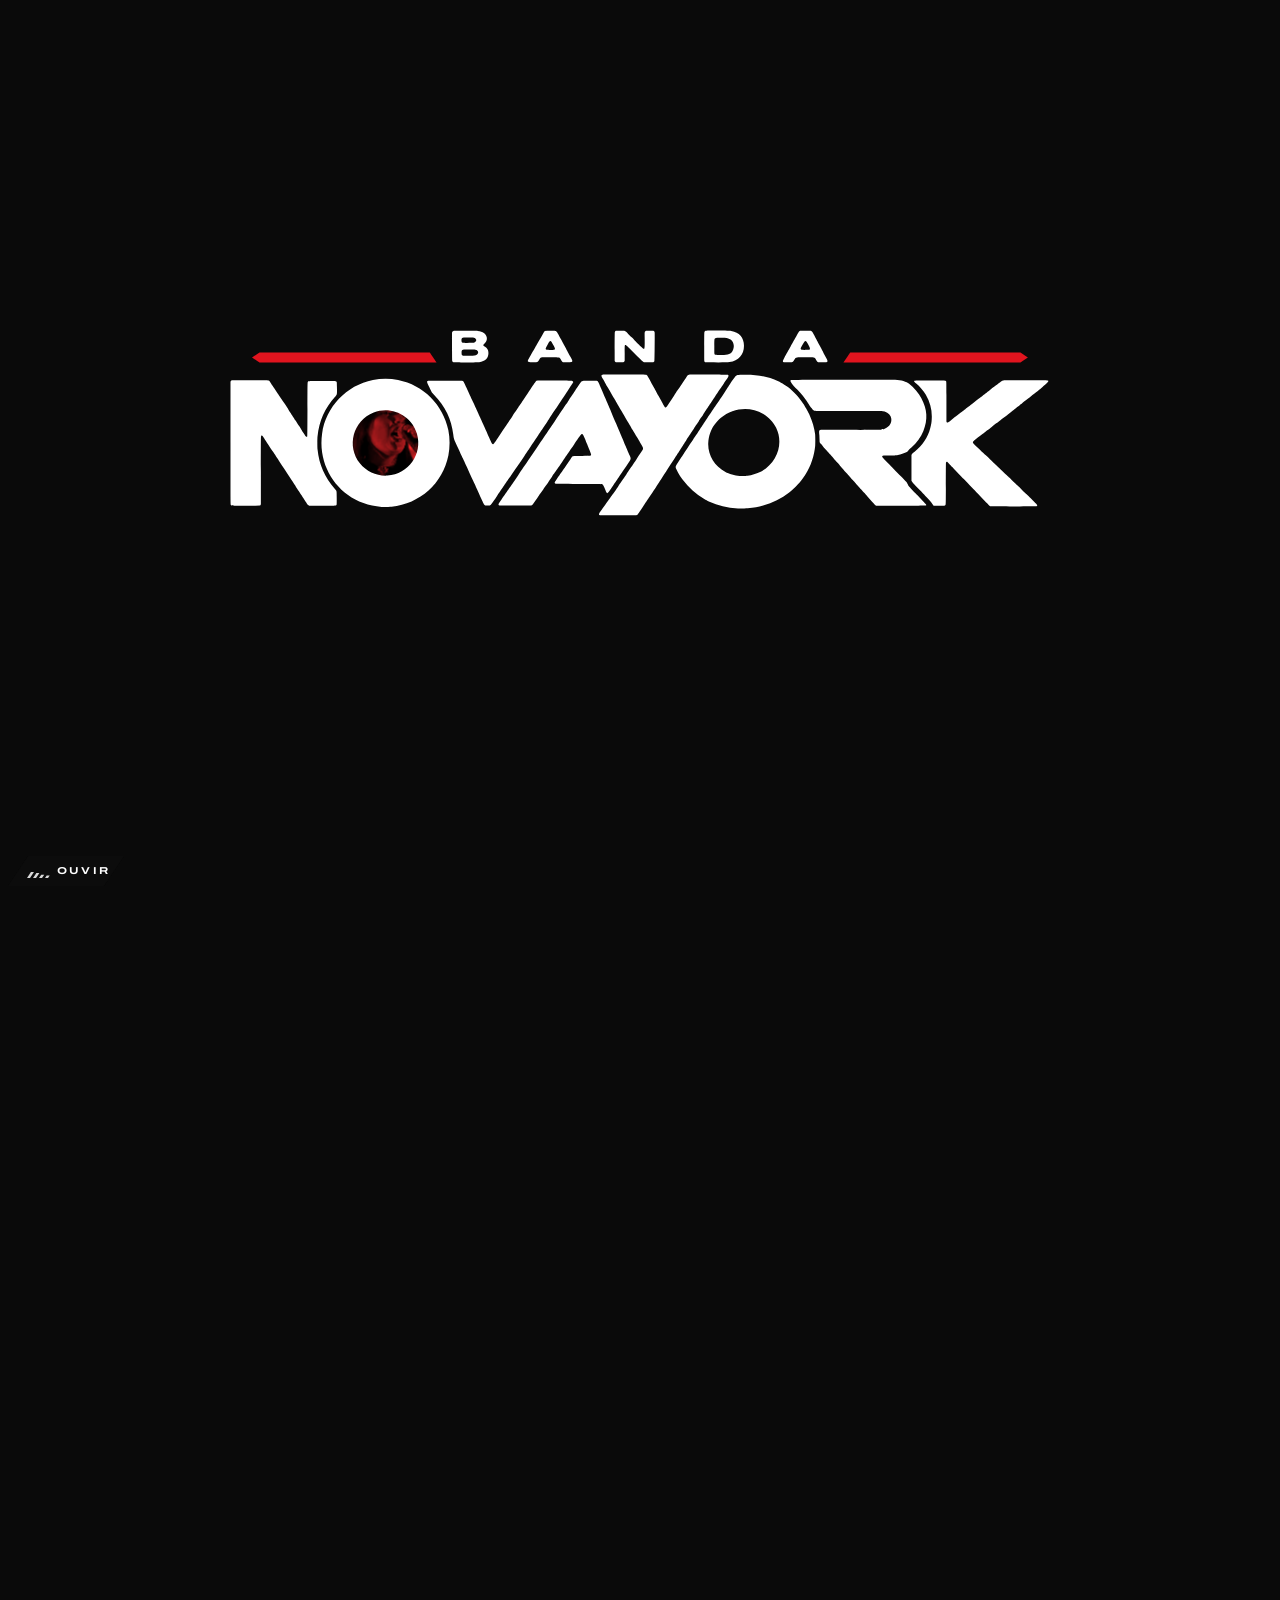
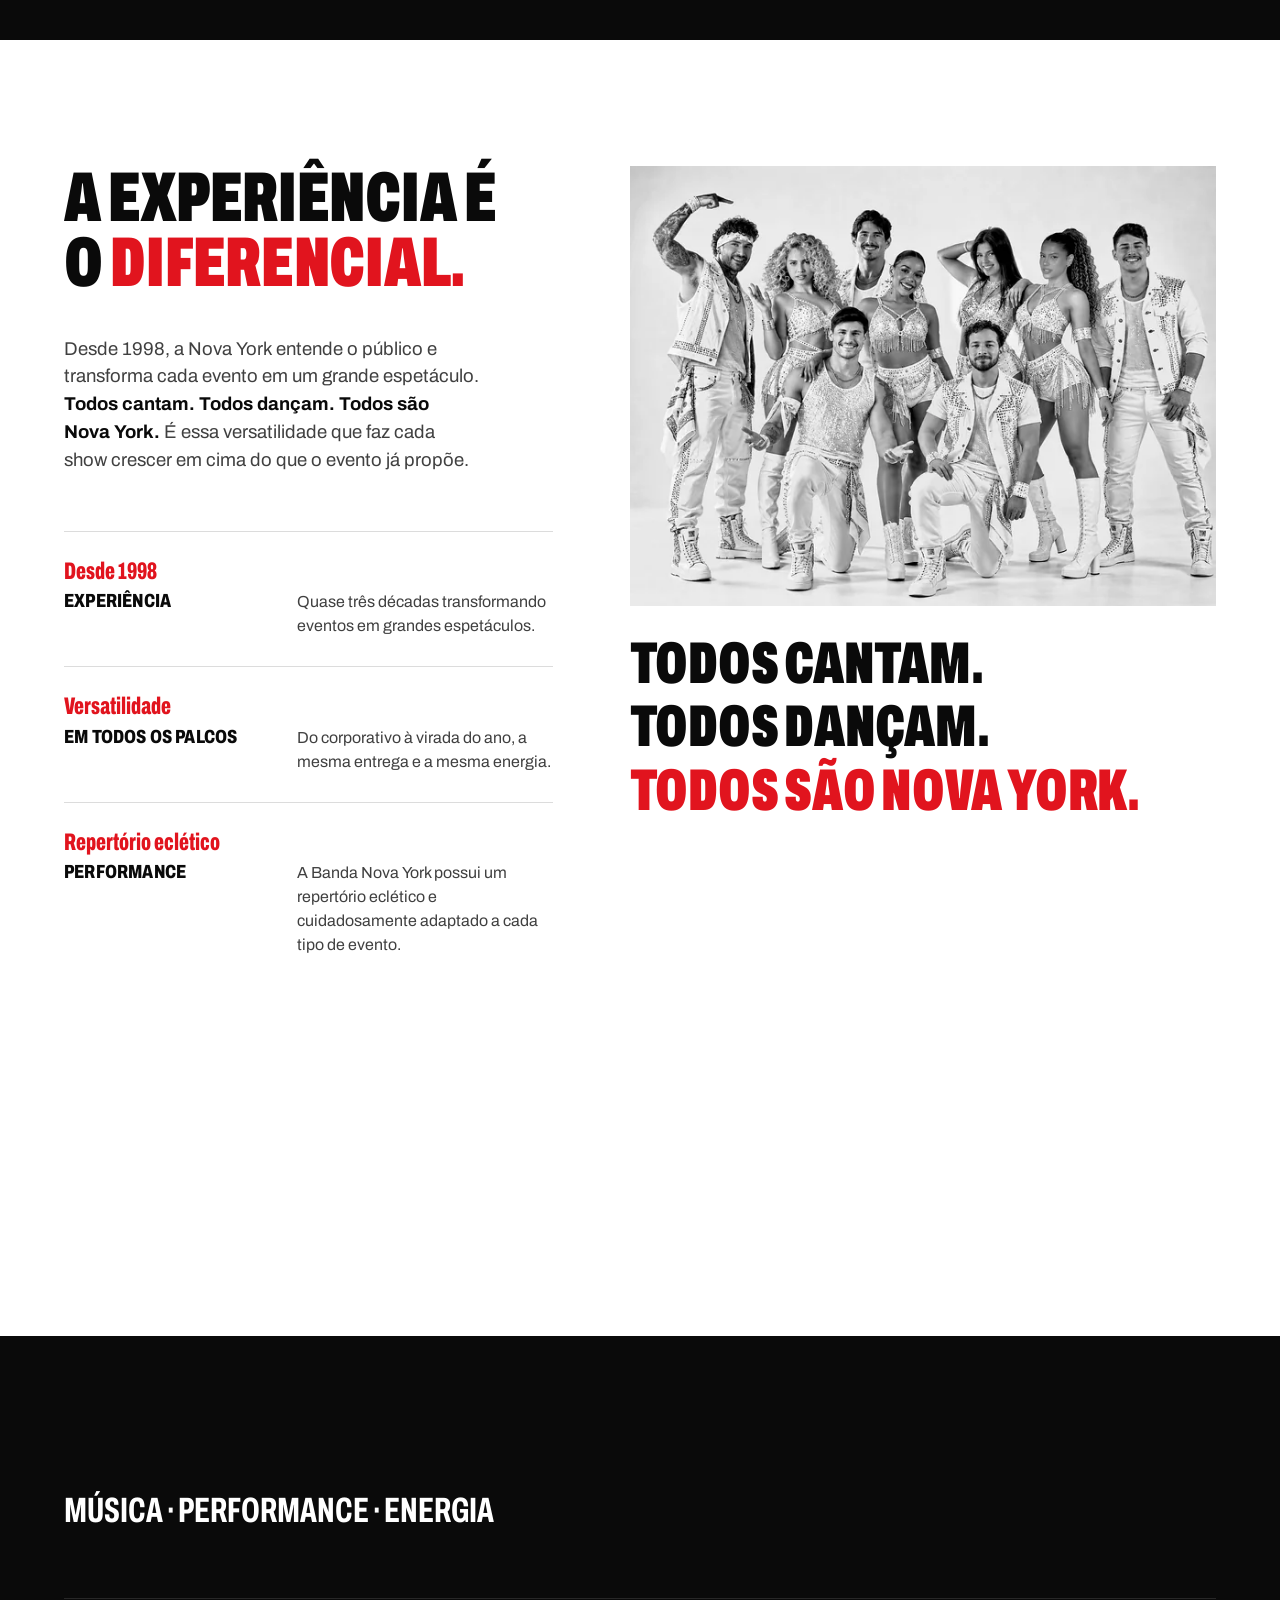
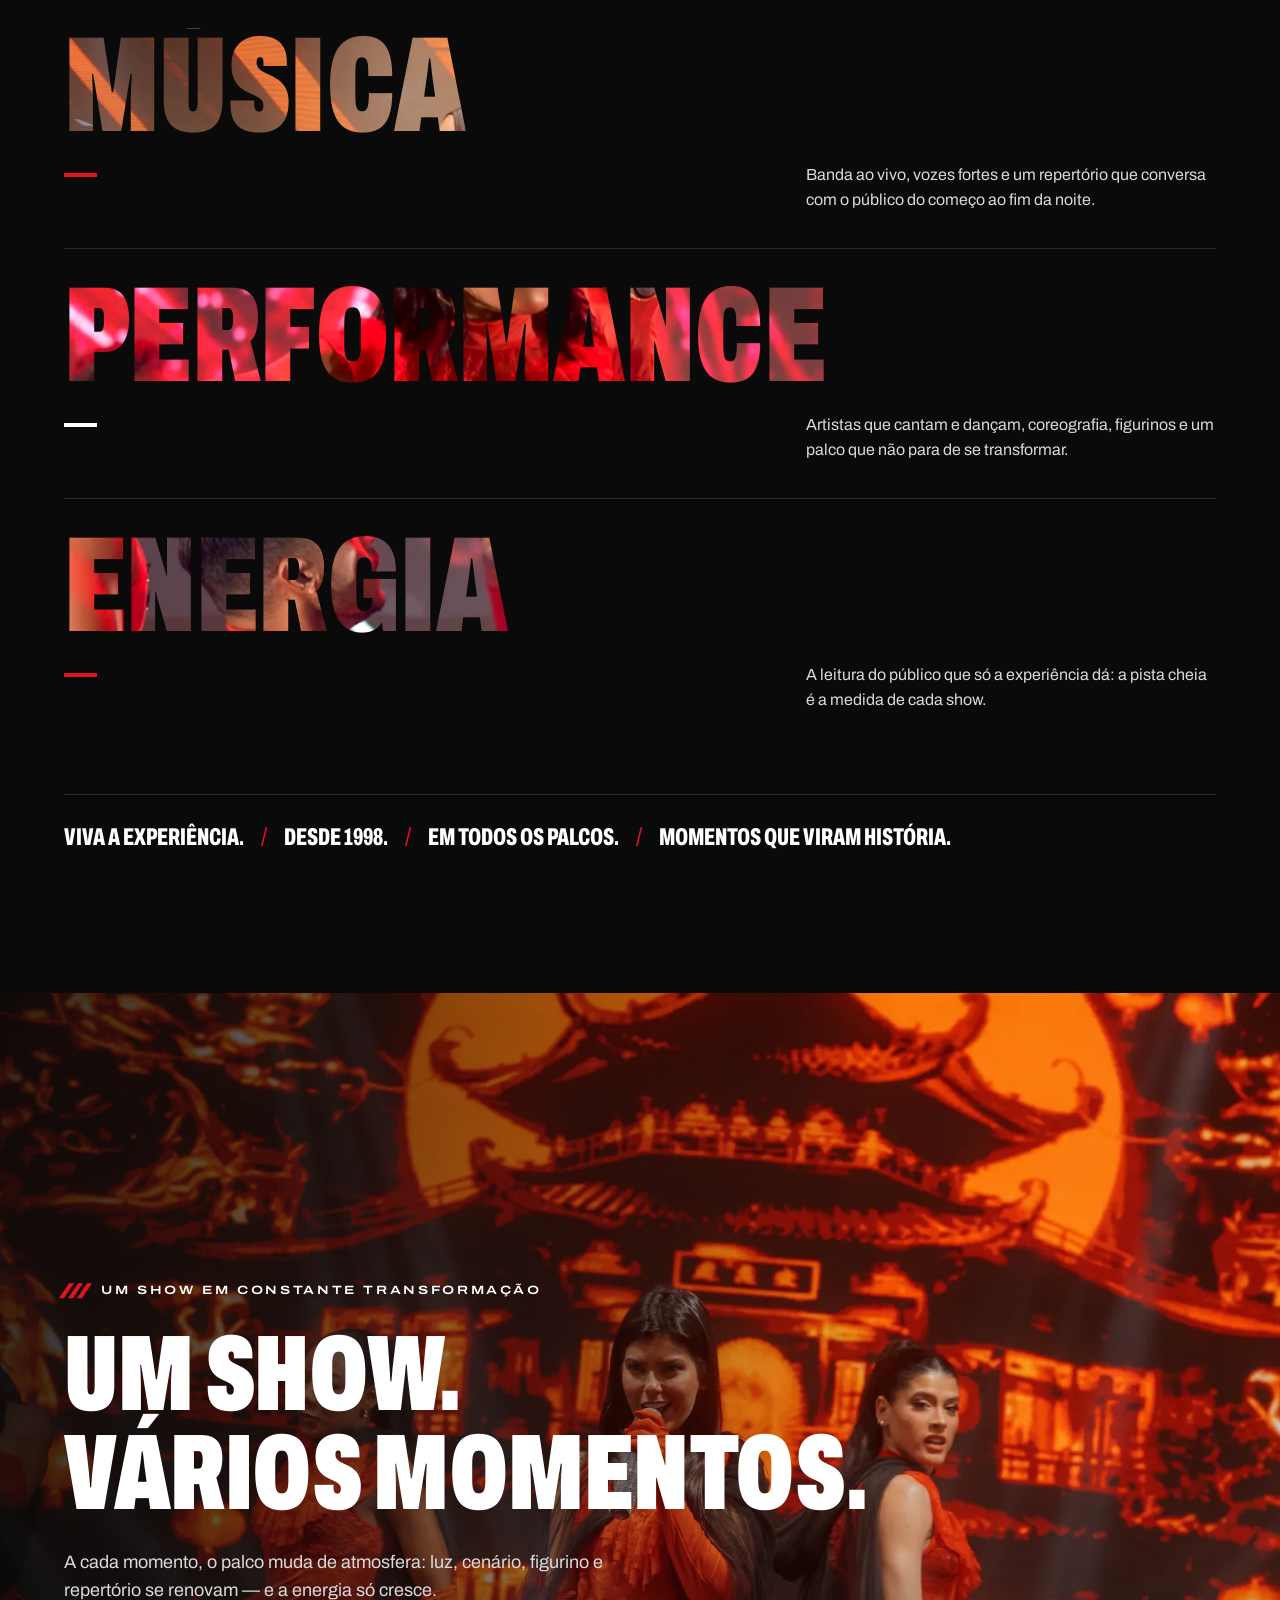
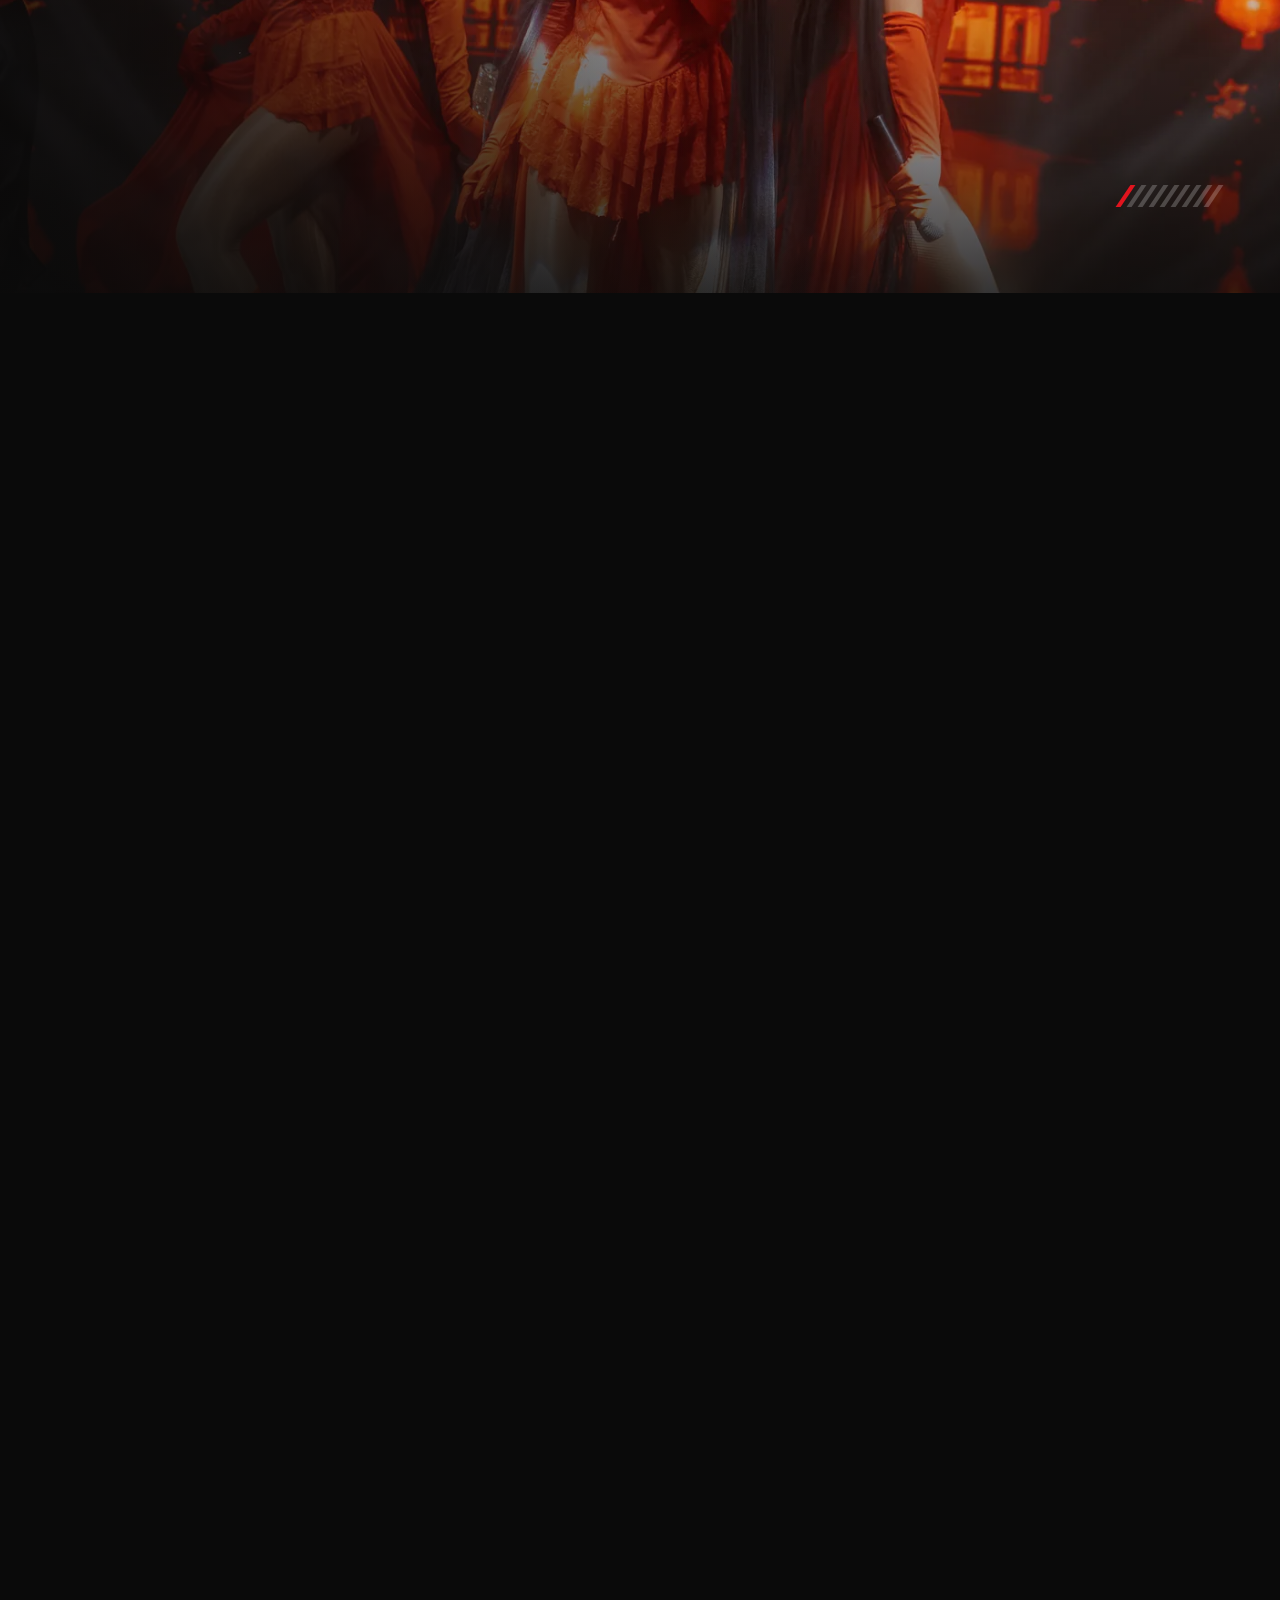
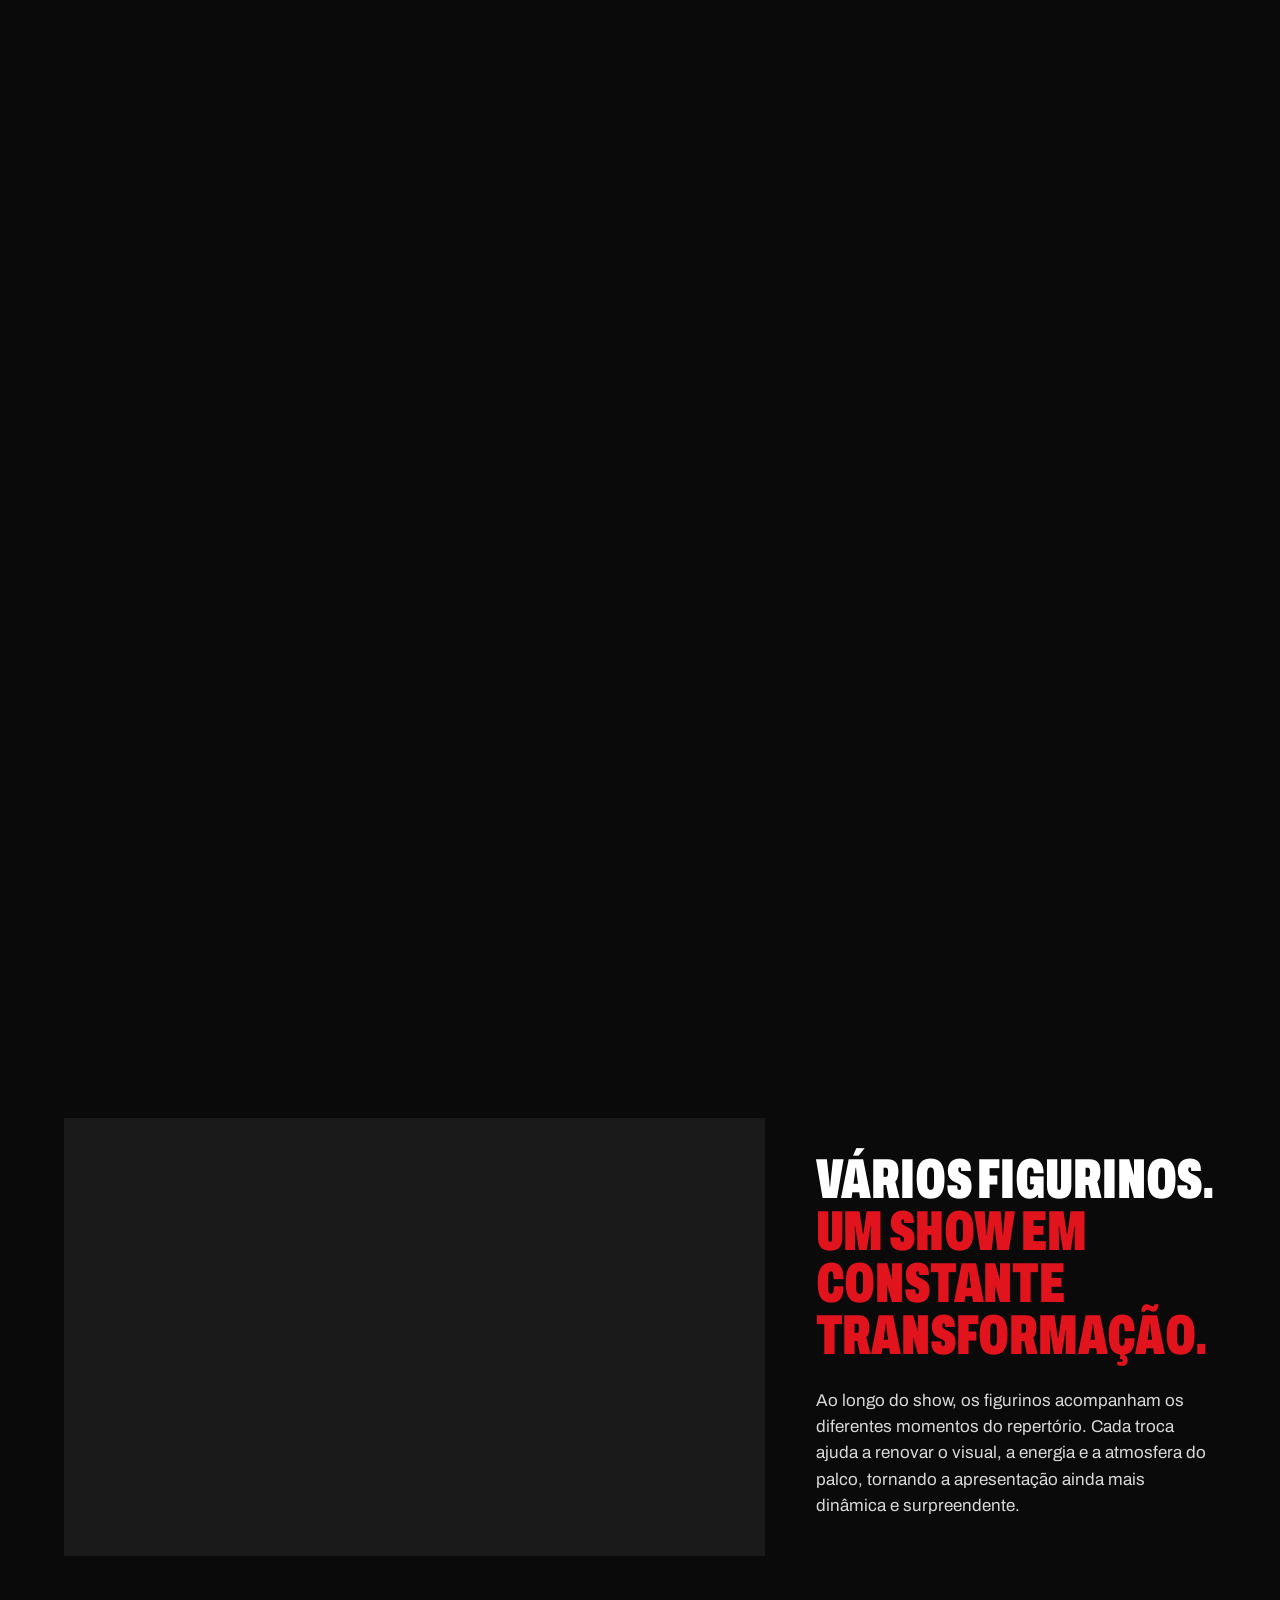
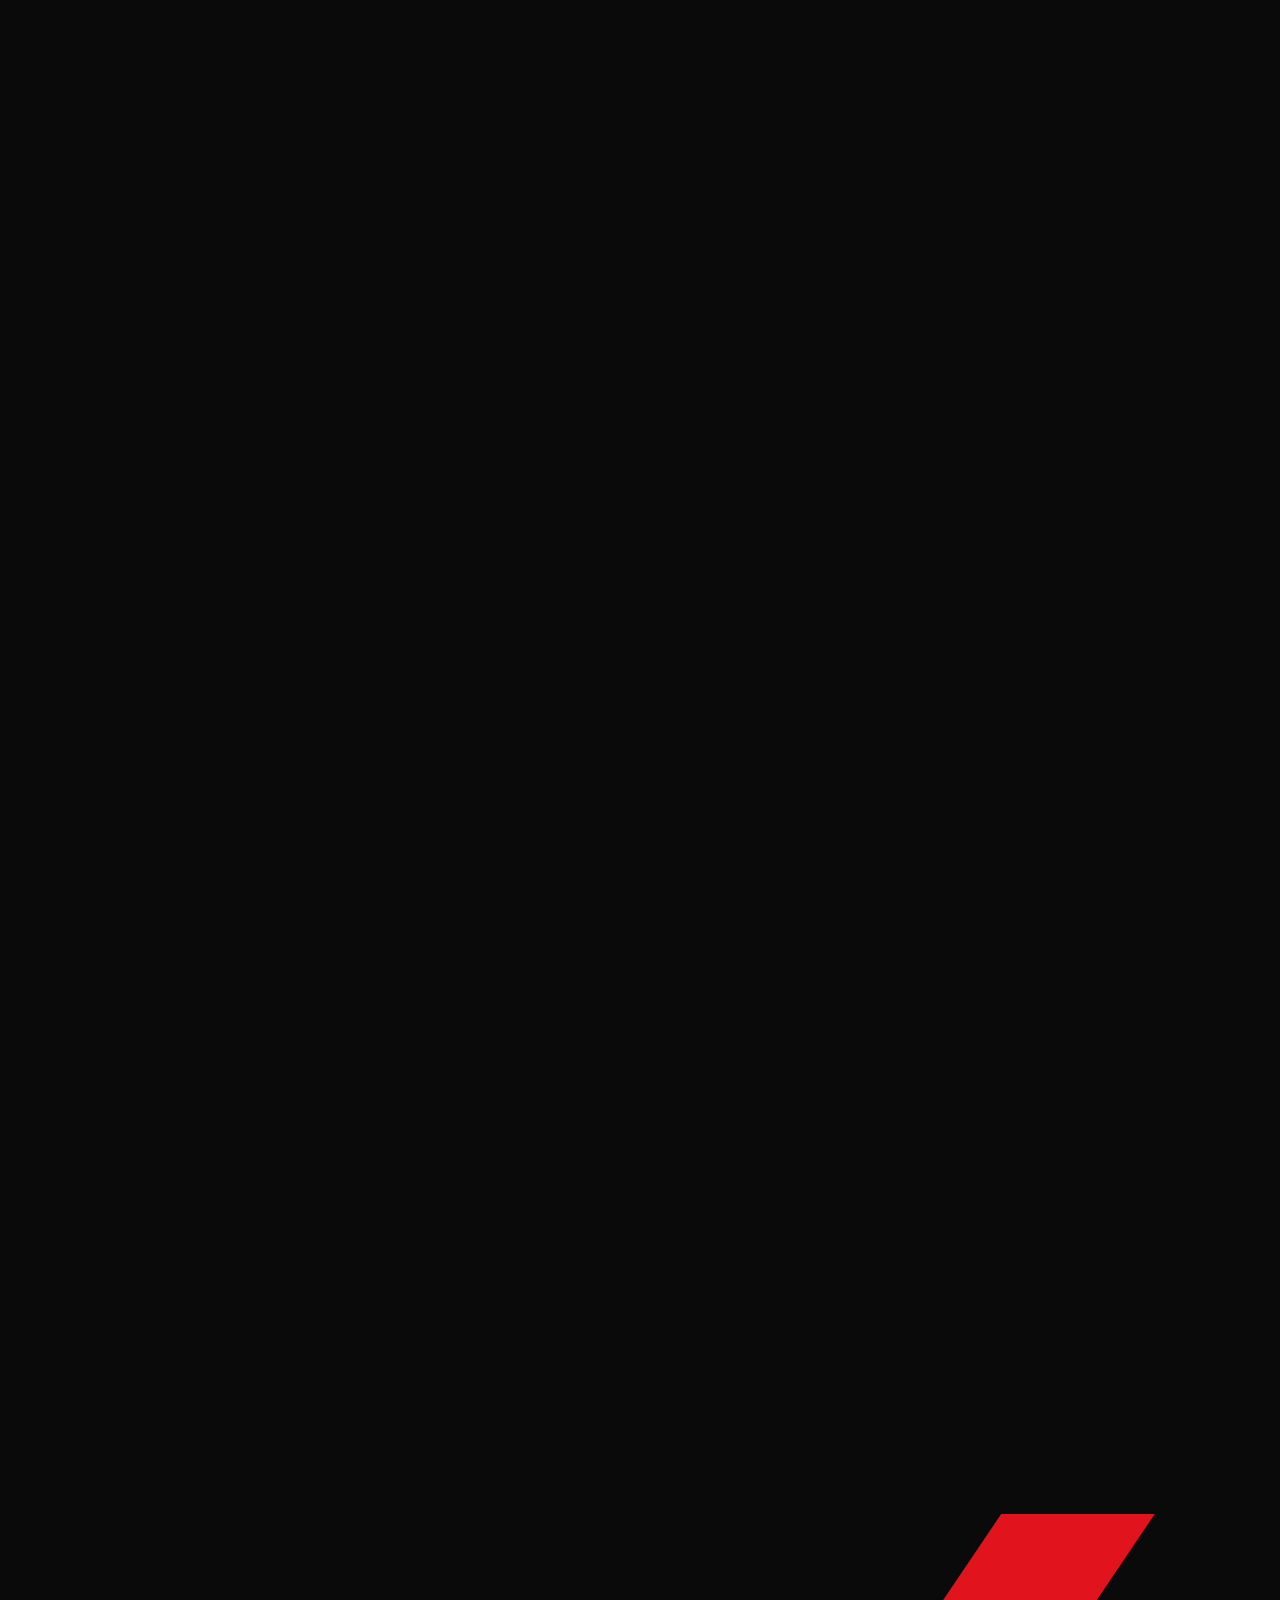
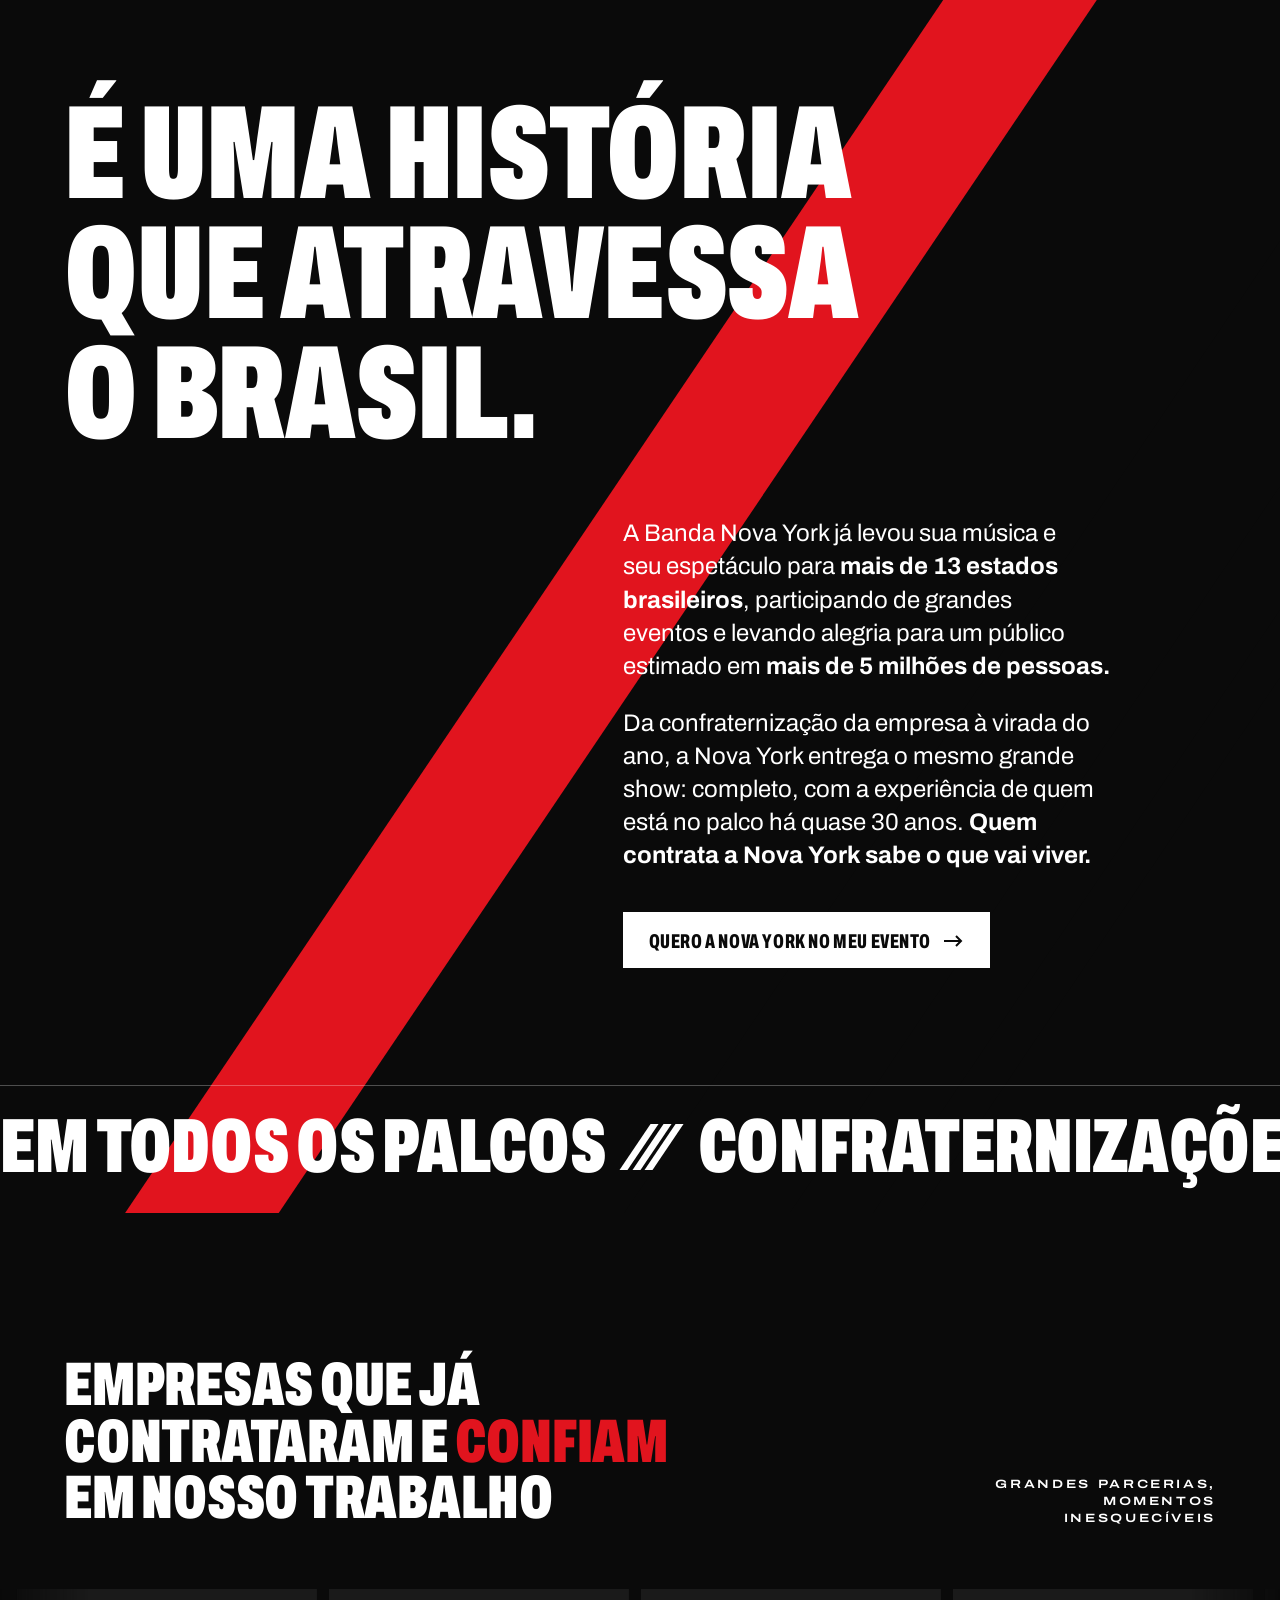
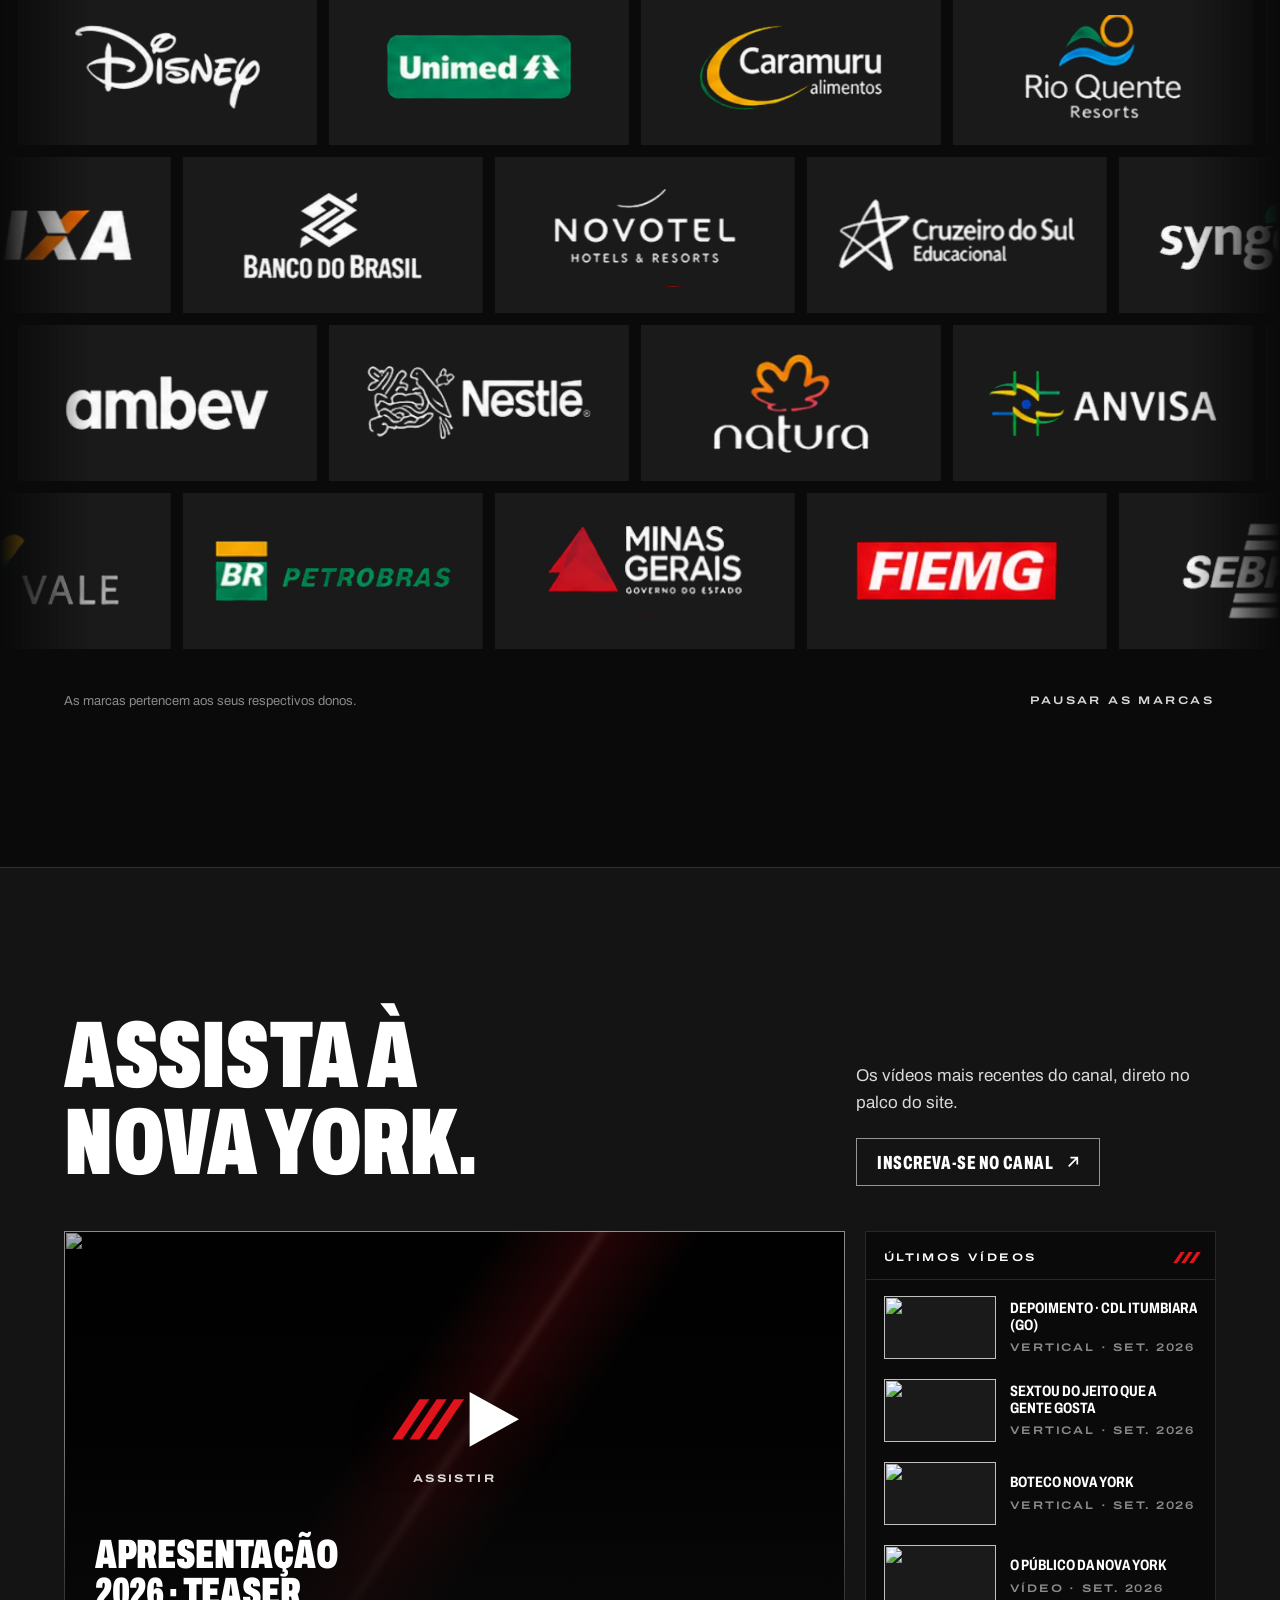
==== index.html @ cc7b0405 "Correções para o Safari e para a hospedagem da Artlab - Assinatura: Música, Performance e Energia mo" ====
<!doctype html>
<html lang="pt-BR" class="no-js">
<head>
<meta charset="utf-8">
<meta http-equiv="Content-Security-Policy" content="default-src 'self'; script-src 'self' 'sha256-UUd0dSsktBOM2Xo2XGNhoeUzzuBP/Q23EqhopdxNb2E=' 'sha256-R9Hj7UOShNdUe1rodRt95CDGQpsoYSyf8yY0xmWpwaQ=' https://www.youtube.com/iframe_api https://www.youtube.com/s/player/; style-src 'self' 'unsafe-inline'; img-src 'self' data: https://i.ytimg.com; media-src 'self'; font-src 'self'; connect-src 'self'; frame-src https://www.youtube-nocookie.com https://www.youtube.com; manifest-src 'self'; worker-src 'none'; object-src 'none'; base-uri 'none'; form-action 'self'">
<meta name="referrer" content="strict-origin-when-cross-origin">
<meta name="viewport" content="width=device-width, initial-scale=1, viewport-fit=cover">
<style>html{background:#0a0a0a}</style>
<script>
  (function (d, w) {
    var h = d.documentElement, l = w.location;
    if (/(^|\.)bandanovayork\.com\.br$/.test(l.hostname) && (l.protocol !== 'https:' || l.hostname !== 'bandanovayork.com.br')) { l.replace('https://bandanovayork.com.br' + l.pathname + l.search + l.hash); return; }
    h.className = h.className.replace('no-js', 'js');
    try { if (sessionStorage.getItem('ny-intro')) h.classList.add('intro-seen'); } catch (e) {}
    if (matchMedia('(prefers-reduced-motion: reduce)').matches) h.classList.add('reduce');
    // os módulos rodam antes do DOMContentLoaded: se o site não subiu até ali (erro, bloqueio, navegador antigo), fica a versão sem JS
    d.addEventListener('DOMContentLoaded', function () { if (!w.__nyBoot) h.className = h.className.replace(/\bjs\b/, 'no-js'); });
  })(document, window);
</script>
<title>Banda Nova York · Música, performance e energia</title>
<meta name="description" content="A Nova York não é apenas uma banda. É música, performance e energia em um grande show. Desde 1998, em todos os palcos. Base em Uberlândia (MG).">
<meta name="theme-color" content="#0A0A0A">
<meta name="color-scheme" content="dark light">
<link rel="canonical" href="https://bandanovayork.com.br/">
<meta property="og:type" content="website">
<meta property="og:locale" content="pt_BR">
<meta property="og:site_name" content="Banda Nova York">
<meta property="og:title" content="Banda Nova York · Música, performance e energia em um grande show">
<meta property="og:description" content="Desde 1998, a Nova York transforma cada evento em um grande espetáculo. Todos cantam, todos dançam. Em todos os palcos.">
<meta property="og:url" content="https://bandanovayork.com.br/">
<meta property="og:image" content="https://bandanovayork.com.br/assets/media/og.jpg">
<meta property="og:image:width" content="1200">
<meta property="og:image:height" content="630">
<meta property="og:image:alt" content="Banda Nova York no palco, com o logotipo da banda">
<meta name="twitter:card" content="summary_large_image">
<link rel="icon" href="/assets/brand/favicon.svg" type="image/svg+xml">
<link rel="icon" href="/favicon.ico" sizes="48x48">
<link rel="apple-touch-icon" href="/apple-touch-icon.png">
<link rel="preload" href="/assets/fonts/archivo-latin-wdth-normal.woff2" as="font" type="font/woff2" crossorigin fetchpriority="high">
<link rel="stylesheet" href="/assets/css/site.css?v=19b7fc703a">
<link rel="modulepreload" href="/assets/js/main.js?v=19b7fc703a">
<link rel="modulepreload" href="/assets/js/core/audio.js">
<link rel="modulepreload" href="/assets/js/core/bus.js">
<link rel="modulepreload" href="/assets/js/core/env.js">
<link rel="modulepreload" href="/assets/js/core/origem.js">
<link rel="modulepreload" href="/assets/js/core/scroll.js">
<link rel="modulepreload" href="/assets/js/features/contratar.js">
<link rel="modulepreload" href="/assets/js/features/mediakit.js">
<link rel="modulepreload" href="/assets/js/features/player.js">
<link rel="modulepreload" href="/assets/js/scenes/header.js">
<link rel="modulepreload" href="/assets/js/scenes/opening.js">
<link rel="modulepreload" href="/assets/js/scenes/sections.js">
<script type="application/ld+json">
{"@context":"https://schema.org","@type":"MusicGroup","name":"Banda Nova York","alternateName":"Nova York","foundingDate":"1998","slogan":"Música · Performance · Energia","description":"A Nova York não é apenas uma banda. É música, performance e energia em um grande show.","url":"https://bandanovayork.com.br/","logo":"https://bandanovayork.com.br/assets/brand/BNY_logo_principal_preto.svg","image":"https://bandanovayork.com.br/assets/media/og.jpg","location":{"@type":"Place","address":{"@type":"PostalAddress","addressLocality":"Uberlândia","addressRegion":"MG","addressCountry":"BR"}},"sameAs":["https://www.instagram.com/bandanovayork/","https://www.youtube.com/@bandanovayork"],"contactPoint":{"@type":"ContactPoint","contactType":"sales","telephone":"+55-34-99879-0035","areaServed":"BR","availableLanguage":"Portuguese"}}
</script>
<script type="application/json" id="ny-config">{"siteUrl": "https://bandanovayork.com.br", "whatsapp": "5534998790035", "whatsappFmt": "(34) 9 9879-0035", "channelId": "UCI7G43SicG2nEoRWxZ72fnA", "channelUrl": "https://www.youtube.com/@bandanovayork", "uploads": "UUI7G43SicG2nEoRWxZ72fnA", "playerMode": "clean", "newBadgeDays": 21, "codigo": "NY-SITE"}</script>
</head>
<body>
<a class="skip" href="#experiencia">Pular para o conteúdo</a>
<button class="som is-off" type="button" aria-pressed="false" aria-label="Ouvir a trilha da Nova York" data-som hidden>
  <span class="som__eq" aria-hidden="true"><i></i><i></i><i></i><i></i></span>
  <span class="som__t larga" aria-hidden="true"><span class="t-off">Ouvir</span><span class="t-on">Pausar</span></span>
</button>


<header class="hd is-hidden" data-hd>
  <a class="hd__logo" href="#abertura" aria-label="Banda Nova York, voltar ao início">
    <img src="/assets/brand/BNY_logo_pequeno_branco.svg" alt="" width="2121" height="365">
  </a>
  <nav class="hd__nav" aria-label="Principal">
    <a href="#experiencia">O show</a>
    <a href="#momentos">Momentos</a>
    <a href="#videos">Vídeos</a>
    <a href="#media-kit">Media kit</a>
    <a href="#contratar">Contratar</a>
  </nav>
  <a class="btn btn--red btn--sm hd__cta" href="#contratar">Solicitar proposta <svg class="ico" viewBox="0 0 20 12" aria-hidden="true" focusable="false"><path d="M0 6h17M12 1l5 5-5 5" fill="none" stroke="currentColor" stroke-width="2"/></svg></a>
  <button class="hd__burger" type="button" aria-expanded="false" aria-controls="menu" data-menu-open>
    <span class="hd__burger-i" aria-hidden="true"><i></i><i></i></span><span class="sr-only">Abrir menu</span>
  </button>
</header>

<div class="menu" id="menu" role="dialog" aria-modal="true" aria-label="Menu" hidden>
  <nav class="menu__nav" aria-label="Menu">
    <a href="#experiencia"><span class="menu__n">01</span>O show</a>
    <a href="#momentos"><span class="menu__n">02</span>Momentos</a>
    <a href="#videos"><span class="menu__n">03</span>Vídeos</a>
    <a href="#media-kit"><span class="menu__n">04</span>Media kit</a>
    <a href="#contratar"><span class="menu__n">05</span>Contratar</a>
  </nav>
  <p class="menu__assin larga">Música&nbsp;· Performance&nbsp;· Energia</p>
  <button class="menu__close" type="button" data-menu-close>Fechar</button>
</div>

<main id="conteudo">

<!-- ABERTURA ============================================================ -->
<section id="abertura" class="op" aria-labelledby="op-title">
  <h1 id="op-title" class="sr-only">Banda Nova&nbsp;York: música, performance e energia em um grande show</h1>
  <div class="op__stage">
    <div class="op__media" aria-hidden="true">
      <video class="op__video" muted playsinline loop preload="none" disablepictureinpicture disableremoteplayback></video>
    </div>
    <picture class="op__poster" aria-hidden="true">
      <source media="(orientation: portrait) and (max-width: 767px)" srcset="/assets/media/video/abertura-poster-retrato.webp">
      <img src="/assets/media/video/abertura-poster-1920.webp" alt="" width="1920" height="1080" decoding="async" loading="lazy">
    </picture>
    <img class="op__logo-static" src="/assets/brand/BNY_logo_assinatura_branco.svg" alt="" width="2121" height="478" loading="lazy">
    <svg class="op__logo" aria-hidden="true" focusable="false">
      <defs>
        <clipPath id="cp-ny" clipPathUnits="userSpaceOnUse"><path class="cp-ny__p" d="M0 0Z"/></clipPath>
        <clipPath id="cp-bl" clipPathUnits="userSpaceOnUse"><rect class="cp-bl__r" x="0" y="140" width="0" height="50"/></clipPath>
        <clipPath id="cp-br" clipPathUnits="userSpaceOnUse"><rect class="cp-br__r" x="0" y="140" width="0" height="50"/></clipPath>
      </defs>
      <g class="op__xf"><g class="lg-ny" clip-path="url(#cp-ny)"><path class="lg-l lg-N" fill-rule="evenodd" d="M40.25,548.51C28.84,548.36 28.76,548.35 27.45,546.79C26.18,545.29 26.24,553.00 26.24,385.40L26.25,227.38L26.82,226.26C27.25,225.43 27.71,224.98 28.63,224.51L29.86,223.88L67.87,223.88C117.77,223.88 123.79,223.96 125.14,224.67C126.71,225.51 127.86,226.96 131.63,232.83C133.55,235.83 136.03,239.49 137.14,240.96C139.95,244.69 140.87,246.08 144.15,251.55C145.73,254.18 147.89,257.52 148.95,258.97C150.01,260.42 152.11,263.44 153.62,265.69C155.14,267.94 160.38,275.71 165.28,282.95C170.18,290.20 175.19,297.82 176.42,299.88C177.66,301.95 179.68,305.15 180.92,307.01C184.40,312.22 192.25,324.37 193.75,326.88C195.10,329.11 201.12,338.30 204.44,343.17C205.39,344.56 207.45,347.83 209.01,350.42C212.21,355.74 219.80,367.22 221.04,368.64C222.76,370.59 224.36,370.56 225.05,368.56C225.30,367.81 225.39,353.93 225.50,299.12C225.65,224.54 225.53,229.52 227.09,227.83C228.67,226.10 226.95,226.19 263.12,226.06C301.22,225.93 299.58,225.82 301.00,228.64C301.62,229.87 301.62,229.88 301.82,240.38C302.24,261.97 302.49,260.71 296.50,267.29C270.55,295.78 255.81,329.32 251.57,369.50C250.94,375.48 250.94,396.77 251.57,402.75C255.83,443.10 270.07,475.46 296.62,505.12C301.49,510.56 301.22,509.15 301.27,529.38C301.32,546.71 301.36,546.23 299.79,547.56C298.35,548.77 298.47,548.76 263.25,548.69L230.12,548.62L228.73,547.97C226.76,547.05 226.42,546.59 216.75,531.79C214.34,528.11 211.16,523.25 209.67,520.98C208.18,518.72 205.09,514.01 202.82,510.50C200.54,506.99 197.25,501.93 195.50,499.25C193.76,496.57 190.33,491.28 187.89,487.50C177.01,470.68 160.07,444.89 157.42,441.12C156.26,439.48 154.34,436.58 153.15,434.69C151.96,432.80 149.63,429.14 147.96,426.56C146.30,423.98 144.00,420.41 142.86,418.62C141.72,416.84 139.04,412.84 136.91,409.75C132.59,403.48 121.80,387.16 117.00,379.62C108.93,366.96 107.66,365.57 106.04,367.63C104.90,369.09 104.93,366.01 104.90,457.85L104.88,544.88L104.31,546.02C103.93,546.80 103.42,547.35 102.69,547.77L101.62,548.37L90.62,548.54C78.15,548.72 55.62,548.71 40.25,548.51Z"/><path class="lg-l lg-O1" fill-rule="evenodd" d="M417.62,551.84C399.85,550.47 385.43,547.43 370.38,541.89C313.24,520.87 272.08,470.13 263.39,410.00C261.21,394.90 261.21,377.35 263.39,362.25C273.41,292.93 326.20,237.24 395.00,223.40C416.00,219.18 439.25,219.18 460.25,223.40C525.90,236.61 577.14,287.85 590.35,353.50C594.57,374.50 594.57,397.75 590.35,418.75C575.89,490.65 517.06,543.70 443.25,551.40C439.58,551.78 421.00,552.10 417.62,551.84Z M432.62,470.74C487.55,466.75 524.07,414.94 508.98,362.42C495.33,314.94 443.10,289.12 397.05,307.10C343.48,328.00 325.73,394.37 361.66,439.38C378.40,460.34 406.27,472.66 432.62,470.74Z"/><path class="lg-l lg-V" fill-rule="evenodd" d="M686.05,547.87C683.26,547.10 682.71,546.30 678.67,537.25C677.10,533.74 674.78,528.62 673.50,525.88C672.23,523.12 670.65,519.63 669.98,518.10C669.32,516.58 667.52,512.64 665.99,509.35C664.46,506.07 661.63,499.73 659.71,495.28C657.79,490.83 655.15,485.05 653.84,482.44C649.96,474.68 644.60,463.03 642.25,457.25C641.66,455.81 638.99,450.01 636.31,444.38C633.63,438.74 630.17,431.31 628.63,427.88C627.08,424.44 625.25,420.50 624.56,419.12C623.87,417.75 622.24,414.21 620.93,411.25C619.62,408.29 617.40,403.40 615.99,400.38C604.18,374.93 604.40,375.55 603.11,364.88C598.19,324.34 582.63,292.12 553.07,261.28L547.71,255.69L545.70,251.53C544.60,249.25 541.91,243.72 539.73,239.25C534.31,228.13 534.03,226.76 536.93,225.43L538.12,224.88L582.02,224.88L625.91,224.88L627.37,225.62C629.31,226.62 630.17,227.91 632.72,233.68C633.83,236.19 635.29,239.34 635.96,240.68C637.30,243.34 640.58,250.46 642.55,254.97C644.44,259.30 650.04,271.28 655.89,283.52C657.30,286.48 659.67,291.71 661.14,295.14C662.61,298.57 664.85,303.57 666.12,306.25C667.39,308.93 668.80,311.97 669.25,313.00C669.70,314.03 671.05,316.96 672.25,319.50C673.45,322.04 675.19,325.91 676.11,328.10C677.03,330.28 679.02,334.72 680.54,337.97C682.06,341.22 683.86,345.23 684.56,346.88C685.25,348.52 686.69,351.73 687.75,354.00C688.82,356.27 690.48,360.04 691.45,362.38C692.41,364.71 693.84,368.03 694.62,369.75C695.41,371.47 696.83,374.61 697.79,376.73C703.40,389.14 704.42,390.47 707.08,388.92C708.71,387.96 713.88,380.50 728.58,357.88C730.46,354.99 734.18,349.42 736.86,345.50C746.07,332.01 753.63,320.71 756.51,316.16C758.09,313.65 760.87,309.51 762.68,306.96C764.49,304.41 767.51,299.97 769.38,297.10C771.26,294.23 773.14,291.37 773.57,290.75C774.00,290.13 778.62,283.22 783.84,275.38C789.05,267.55 794.90,258.89 796.83,256.13C798.76,253.38 801.68,249.04 803.32,246.50C806.85,241.03 815.20,228.86 816.53,227.24C819.02,224.20 818.65,224.24 844.79,224.52C856.80,224.64 868.88,224.72 871.62,224.69C880.78,224.57 910.04,225.18 911.18,225.51C913.60,226.19 914.16,227.95 912.79,230.54C912.19,231.69 908.41,237.53 898.62,252.44C897.37,254.33 893.55,260.04 890.12,265.12C886.70,270.21 882.36,276.74 880.49,279.62C878.61,282.51 875.40,287.32 873.35,290.30C871.30,293.29 867.85,298.41 865.68,301.68C863.50,304.95 860.44,309.51 858.88,311.82C857.31,314.13 854.42,318.62 852.46,321.80C850.49,324.98 847.85,329.11 846.58,330.98C845.31,332.85 841.51,338.48 838.14,343.50C834.78,348.52 830.27,355.21 828.12,358.38C825.98,361.54 822.25,367.21 819.84,370.99C815.67,377.53 812.38,382.43 803.12,395.88C800.85,399.18 797.62,403.95 795.94,406.49C794.25,409.02 790.49,414.65 787.57,418.99C784.65,423.32 779.54,430.93 776.21,435.88C772.88,440.82 769.03,446.45 767.65,448.38C765.19,451.80 760.39,458.79 753.38,469.14C751.45,471.98 748.56,476.18 746.95,478.47C745.34,480.75 741.97,485.66 739.46,489.38C736.96,493.09 734.17,497.14 733.27,498.38C731.82,500.37 727.53,506.73 715.89,524.13C703.78,542.24 700.70,546.37 698.55,547.42C696.79,548.29 688.60,548.59 686.05,547.87Z"/><path class="lg-l lg-A" fill-rule="evenodd" d="M724.75,548.23C717.83,547.71 718.42,545.05 728.34,531.89C730.34,529.24 734.72,522.88 744.21,508.88C745.79,506.54 748.34,502.88 749.86,500.75C752.67,496.81 756.33,491.46 770.32,470.75C774.64,464.36 779.63,457.04 781.41,454.50C790.14,442.00 802.48,423.88 819.37,398.75C825.24,390.02 833.46,377.81 837.64,371.62C841.82,365.44 848.12,356.04 851.65,350.75C855.19,345.46 860.01,338.37 862.37,335.00C864.73,331.63 867.43,327.64 868.37,326.12C869.31,324.61 872.50,319.77 875.46,315.38C878.42,310.98 883.56,303.32 886.88,298.38C890.20,293.43 894.09,287.67 895.52,285.59C896.95,283.50 899.95,278.95 902.17,275.46C904.40,271.98 907.77,266.86 909.67,264.10C911.57,261.34 914.14,257.48 915.38,255.52C919.76,248.60 922.95,243.80 925.29,240.61C926.59,238.83 929.14,235.16 930.95,232.46C936.50,224.18 934.55,224.74 957.75,224.82L974.38,224.88L975.84,225.59C977.79,226.55 978.70,227.98 980.95,233.69C981.92,236.13 983.50,239.82 984.45,241.88C985.41,243.94 986.69,246.86 987.31,248.38C987.93,249.89 989.40,253.27 990.57,255.89C991.75,258.51 994.56,265.16 996.83,270.67C999.10,276.19 1002.28,283.61 1003.89,287.16C1005.49,290.72 1007.57,295.48 1008.51,297.75C1009.44,300.02 1010.62,302.83 1011.12,304.00C1011.63,305.17 1013.04,308.60 1014.25,311.62C1016.18,316.43 1020.19,325.73 1025.22,337.04C1026.05,338.92 1027.65,342.74 1028.76,345.54C1029.88,348.34 1031.58,352.42 1032.54,354.60C1033.50,356.79 1034.94,360.22 1035.75,362.23C1036.55,364.23 1037.79,367.17 1038.50,368.75C1039.97,372.02 1046.97,388.57 1049.51,394.75C1050.44,397.02 1051.73,400.06 1052.38,401.50C1053.02,402.94 1054.54,406.49 1055.75,409.38C1056.96,412.26 1058.68,416.26 1059.57,418.25C1063.74,427.56 1063.89,426.97 1053.79,441.71C1049.96,447.30 1045.74,453.59 1044.42,455.68C1043.10,457.77 1040.58,461.54 1038.81,464.05C1035.23,469.13 1031.37,474.89 1029.12,478.50C1028.30,479.81 1026.17,482.90 1024.39,485.38C1022.61,487.85 1018.87,493.31 1016.09,497.50C1001.13,520.04 1001.34,519.91 997.16,508.86C993.56,499.37 992.01,496.02 990.38,494.28C988.22,491.97 994.61,492.19 928.19,492.11C884.57,492.05 869.13,491.96 868.09,491.74C865.50,491.21 864.82,489.60 866.13,487.14C866.96,485.58 877.82,469.45 882.32,463.10C889.52,452.92 893.06,447.79 906.51,428.04C910.28,422.50 910.93,421.71 912.35,420.88C914.44,419.66 914.52,419.65 936.62,419.64C959.23,419.62 958.07,419.69 959.38,418.25C960.64,416.84 960.07,414.99 953.50,399.38C952.52,397.04 950.55,392.14 949.13,388.50C947.71,384.86 945.63,379.51 944.51,376.62C939.51,363.81 937.54,361.16 934.69,363.51C932.63,365.21 922.54,379.43 915.47,390.60C913.86,393.13 911.21,397.04 909.56,399.30C907.92,401.56 904.74,406.15 902.49,409.51C900.25,412.87 897.22,417.26 895.75,419.25C894.28,421.24 889.95,427.54 886.13,433.25C882.30,438.96 877.93,445.43 876.41,447.62C871.25,455.09 864.92,464.11 862.92,466.85C861.83,468.35 860.20,470.71 859.30,472.10C854.45,479.62 845.87,492.40 842.01,497.88C839.58,501.31 836.70,505.42 835.62,507.00C834.54,508.58 832.18,511.90 830.37,514.38C828.57,516.85 826.09,520.34 824.87,522.12C808.08,546.71 807.75,547.13 804.98,548.04C804.01,548.36 728.86,548.53 724.75,548.23Z"/><path class="lg-l lg-Y" fill-rule="evenodd" d="M983.08,573.48C980.10,572.92 979.41,571.35 980.88,568.49C981.80,566.70 985.30,561.71 996.12,546.75C1006.79,532.01 1008.25,529.96 1012.05,524.38C1014.02,521.49 1016.84,517.52 1018.33,515.55C1021.34,511.56 1025.59,505.47 1029.19,500.00C1030.50,498.01 1033.06,494.12 1034.87,491.38C1036.68,488.62 1039.52,484.44 1041.18,482.09C1042.84,479.73 1045.23,476.20 1046.49,474.25C1047.74,472.29 1049.98,468.99 1051.46,466.91C1052.94,464.83 1058.07,457.22 1062.86,450.00C1067.65,442.78 1072.56,435.52 1073.76,433.88C1074.96,432.23 1076.81,429.34 1077.86,427.46C1078.92,425.57 1080.67,422.76 1081.75,421.21C1088.21,411.89 1092.72,405.14 1093.55,403.55C1095.42,399.96 1095.04,398.82 1087.84,386.75C1085.92,383.52 1083.45,379.30 1082.37,377.38C1081.29,375.45 1079.70,372.78 1078.83,371.43C1077.96,370.09 1075.83,366.55 1074.08,363.56C1072.34,360.57 1069.60,355.99 1067.99,353.38C1066.38,350.76 1064.03,346.82 1062.76,344.62C1061.50,342.43 1059.02,338.26 1057.27,335.38C1051.83,326.42 1046.17,316.80 1043.87,312.62C1042.66,310.43 1040.47,306.60 1039.00,304.12C1033.34,294.60 1028.70,286.66 1025.70,281.38C1023.98,278.35 1021.13,273.51 1019.38,270.62C1017.62,267.74 1013.51,260.65 1010.26,254.88C1007.00,249.10 1003.43,242.96 1002.32,241.24C1000.38,238.23 999.56,236.81 995.94,230.12C995.05,228.47 992.68,224.29 990.69,220.82C985.52,211.86 985.39,210.31 989.72,209.50C992.20,209.04 1100.07,209.17 1101.88,209.64C1104.69,210.36 1105.40,211.23 1109.82,219.38C1111.53,222.54 1114.43,227.88 1116.25,231.25C1118.08,234.62 1120.59,239.06 1121.83,241.12C1123.07,243.19 1125.15,247.06 1126.44,249.72C1127.74,252.39 1131.45,259.20 1134.68,264.85C1137.91,270.50 1141.91,277.71 1143.57,280.88C1151.11,295.29 1151.96,296.13 1155.33,292.52C1156.58,291.18 1170.60,270.26 1174.22,264.31C1175.50,262.21 1177.45,259.17 1178.55,257.56C1179.65,255.95 1181.95,252.49 1183.67,249.89C1185.39,247.29 1187.91,243.57 1189.27,241.64C1193.43,235.74 1203.77,220.34 1206.14,216.52C1210.73,209.14 1210.64,209.18 1222.25,209.07C1246.65,208.85 1313.11,209.38 1314.07,209.81C1317.03,211.13 1316.01,213.95 1308.99,223.88C1307.25,226.35 1304.99,229.72 1303.99,231.38C1301.60,235.30 1299.58,238.33 1297.37,241.25C1296.39,242.56 1292.74,247.96 1289.26,253.25C1285.79,258.54 1281.07,265.66 1278.78,269.07C1276.50,272.48 1272.99,277.77 1270.99,280.82C1268.99,283.88 1266.33,287.79 1265.09,289.51C1263.84,291.24 1261.55,294.67 1260.00,297.14C1258.45,299.61 1255.97,303.43 1254.50,305.62C1253.03,307.82 1250.92,311.09 1249.81,312.88C1248.70,314.66 1246.24,318.38 1244.33,321.14C1242.43,323.90 1239.88,327.73 1238.67,329.64C1237.46,331.56 1234.87,335.38 1232.92,338.14C1230.97,340.89 1228.43,344.71 1227.26,346.63C1226.10,348.55 1224.03,351.81 1222.66,353.86C1221.29,355.92 1219.01,359.44 1217.59,361.70C1216.17,363.95 1213.85,367.44 1212.42,369.46C1211.00,371.47 1208.40,375.48 1206.64,378.35C1204.88,381.22 1202.51,384.93 1201.38,386.60C1199.13,389.90 1196.17,394.60 1190.50,403.88C1185.76,411.62 1185.42,412.15 1182.24,416.75C1180.77,418.88 1178.24,422.76 1176.62,425.38C1175.01,427.99 1172.02,432.60 1169.99,435.62C1165.01,443.05 1158.14,453.63 1155.27,458.30C1153.98,460.40 1151.69,463.90 1150.19,466.06C1148.69,468.23 1145.36,473.29 1142.78,477.31C1140.20,481.33 1137.19,486.01 1136.11,487.69C1130.42,496.50 1113.17,522.72 1109.41,528.25C1108.06,530.24 1105.75,533.71 1104.29,535.95C1102.82,538.20 1100.48,541.74 1099.08,543.83C1097.68,545.92 1095.44,549.31 1094.10,551.38C1090.15,557.47 1081.58,570.06 1080.63,571.18C1080.14,571.75 1079.09,572.54 1078.31,572.92L1076.88,573.62L1030.50,573.65C1004.99,573.66 983.66,573.58 983.08,573.48Z"/><path class="lg-l lg-O2" fill-rule="evenodd" d="M1340.25,555.84C1311.95,554.24 1287.75,548.57 1266.31,538.53C1261.99,536.50 1260.75,535.85 1251.88,530.88C1231.69,519.60 1212.82,502.50 1196.14,480.38C1189.15,471.11 1179.85,454.56 1178.97,449.85C1178.43,446.93 1179.83,443.94 1186.11,434.62C1187.22,432.98 1189.81,429.01 1191.88,425.82C1193.94,422.63 1197.30,417.51 1199.35,414.45C1205.83,404.76 1222.57,379.52 1224.89,375.94C1226.12,374.05 1228.44,370.56 1230.04,368.19C1231.64,365.82 1236.35,358.70 1240.50,352.38C1244.66,346.05 1249.05,339.46 1250.27,337.72C1251.48,335.99 1253.73,332.61 1255.25,330.22C1256.78,327.83 1259.66,323.46 1261.66,320.50C1263.66,317.54 1268.71,309.95 1272.89,303.62C1277.06,297.30 1281.61,290.49 1282.99,288.50C1291.00,276.92 1296.54,268.65 1307.02,252.62C1309.63,248.64 1313.02,243.54 1314.57,241.30C1316.11,239.07 1318.56,235.35 1320.02,233.05C1322.75,228.73 1330.36,217.91 1333.18,214.34C1336.74,209.83 1337.87,209.59 1357.00,209.33C1390.15,208.88 1417.77,214.32 1444.53,226.57C1451.85,229.92 1468.51,240.43 1475.14,245.88C1480.84,250.57 1490.23,259.83 1494.65,265.12C1501.90,273.80 1507.45,281.30 1510.68,286.75C1516.29,296.24 1523.36,308.86 1524.68,311.75C1532.62,329.13 1538.29,348.45 1539.93,363.75C1540.47,368.80 1540.53,388.13 1540.03,393.88C1537.86,418.44 1528.55,446.33 1516.03,465.75C1515.28,466.92 1513.60,469.56 1512.30,471.62C1503.46,485.69 1487.79,502.57 1472.79,514.21C1452.82,529.70 1429.78,541.37 1405.34,548.37C1392.90,551.93 1381.72,553.89 1365.25,555.39C1361.11,555.77 1344.31,556.07 1340.25,555.84Z M1365.25,471.38C1375.90,469.70 1388.27,465.99 1395.81,462.22C1440.68,439.76 1459.60,389.22 1439.00,346.88C1431.94,332.38 1419.23,318.56 1405.89,310.89C1370.87,290.74 1327.60,294.91 1295.21,321.54C1290.12,325.72 1286.24,330.02 1279.31,339.14C1270.25,351.07 1264.19,368.55 1263.25,385.43C1261.51,416.84 1278.50,445.88 1307.75,461.46C1316.14,465.93 1332.52,470.56 1344.12,471.73C1347.81,472.11 1362.16,471.87 1365.25,471.38Z"/><path class="lg-l lg-R" fill-rule="evenodd" d="M1699.30,548.73C1696.24,548.13 1696.01,547.89 1675.39,524.62C1672.10,520.91 1668.33,516.69 1667.00,515.25C1665.68,513.81 1662.25,509.98 1659.37,506.75C1656.50,503.52 1653.24,499.91 1652.14,498.74C1651.03,497.57 1647.96,494.12 1645.32,491.08C1642.67,488.04 1639.08,483.99 1637.34,482.09C1635.60,480.18 1632.36,476.55 1630.15,474.01C1627.94,471.48 1623.54,466.53 1620.37,463.01C1613.77,455.68 1611.30,452.87 1604.37,444.88C1601.64,441.71 1597.99,437.54 1596.26,435.61C1594.54,433.68 1591.09,429.74 1588.59,426.86C1586.10,423.98 1582.61,420.05 1580.84,418.12C1579.07,416.20 1576.22,412.99 1574.50,411.00C1572.79,409.01 1570.03,405.92 1568.38,404.15C1563.98,399.42 1562.72,397.97 1560.00,394.50C1558.66,392.78 1556.61,390.36 1555.46,389.12C1551.42,384.78 1551.51,385.04 1551.37,376.38C1551.31,372.66 1551.08,367.71 1550.87,365.38C1549.94,355.19 1550.04,354.12 1551.95,353.07C1553.47,352.23 1553.07,352.24 1609.25,352.27C1717.10,352.33 1711.10,352.45 1718.54,350.10C1733.89,345.25 1741.42,330.48 1735.25,317.32C1731.34,308.96 1723.93,304.67 1711.38,303.50C1709.57,303.33 1683.92,303.24 1636.88,303.22C1559.99,303.20 1538.77,303.05 1537.17,302.49C1535.62,301.95 1534.14,300.42 1530.61,295.73C1528.78,293.30 1526.43,290.22 1525.39,288.89C1524.35,287.56 1522.73,285.15 1521.78,283.55C1519.17,279.13 1516.40,275.02 1512.86,270.35C1505.03,260.01 1501.75,256.24 1492.25,246.62C1483.81,238.08 1482.05,236.04 1478.69,230.88C1475.15,225.45 1475.07,223.99 1478.26,223.06C1479.97,222.56 1738.89,222.25 1747.17,222.74C1762.68,223.65 1776.80,227.68 1783.32,233.06C1796.61,244.03 1808.51,257.98 1814.97,270.17C1830.52,299.49 1832.12,325.35 1820.22,355.20C1814.04,370.71 1802.87,386.23 1789.88,397.38C1788.11,398.89 1785.87,400.81 1784.90,401.64C1783.93,402.47 1782.54,403.88 1781.80,404.76C1778.46,408.80 1778.08,409.16 1775.82,410.32C1770.21,413.20 1761.54,416.00 1754.38,417.24C1747.42,418.45 1745.74,418.56 1730.50,418.73C1717.71,418.87 1715.76,418.94 1714.96,419.30C1711.64,420.78 1713.17,422.95 1728.24,438.01C1732.03,441.79 1739.40,449.32 1744.62,454.73C1749.85,460.15 1757.39,467.90 1761.38,471.97C1777.16,488.06 1778.17,489.23 1779.73,493.25C1780.93,496.35 1781.88,497.83 1784.16,500.12C1785.11,501.09 1787.28,503.39 1788.98,505.25C1790.68,507.11 1795.23,511.83 1799.10,515.75C1802.96,519.66 1807.48,524.33 1809.15,526.12C1810.81,527.91 1815.45,532.73 1819.45,536.83C1828.44,546.04 1829.04,547.04 1826.37,548.38C1825.30,548.91 1701.96,549.26 1699.30,548.73Z"/><path class="lg-l lg-K" fill-rule="evenodd" d="M1995.25,550.16C1992.33,549.51 1991.98,549.20 1977.37,534.21C1970.22,526.88 1961.56,518.01 1958.12,514.50C1954.69,510.99 1949.74,505.85 1947.12,503.08C1937.06,492.39 1930.41,485.42 1924.88,479.75C1917.71,472.41 1902.42,456.51 1900.12,454.00C1899.17,452.97 1896.81,450.49 1894.87,448.50C1892.93,446.51 1889.53,442.89 1887.30,440.46C1881.74,434.39 1880.46,433.73 1879.10,436.25C1878.55,437.26 1878.58,434.89 1878.42,504.50C1878.32,548.59 1878.43,546.05 1876.68,547.66C1875.25,548.96 1874.42,549.03 1860.84,548.94C1845.62,548.83 1846.11,548.97 1843.54,544.07C1841.52,540.24 1838.01,536.23 1824.75,522.62C1822.20,520.01 1815.96,513.55 1810.87,508.26C1805.79,502.97 1799.82,496.78 1797.62,494.51C1792.56,489.28 1791.11,487.53 1790.15,485.50L1789.38,483.88L1789.38,450.62L1789.38,417.38L1790.03,416.00C1790.89,414.19 1791.71,413.40 1797.50,408.88C1817.53,393.21 1832.15,371.14 1838.09,347.60C1840.68,337.33 1841.26,333.80 1841.77,325.40C1843.17,302.10 1838.43,282.14 1826.55,261.25C1820.77,251.08 1810.10,238.57 1801.62,232.00C1796.10,227.73 1795.16,226.39 1796.80,225.17C1797.83,224.40 1802.83,224.30 1840.88,224.28C1877.49,224.26 1876.68,224.23 1878.23,225.64C1880.00,227.23 1879.88,223.19 1879.88,279.75C1879.88,330.38 1879.88,330.88 1880.38,331.87C1881.79,334.69 1883.76,333.97 1891.00,328.01C1897.09,322.99 1898.80,321.63 1904.75,317.13C1907.98,314.68 1912.09,311.48 1913.88,310.01C1915.66,308.55 1918.83,306.14 1920.92,304.65C1923.01,303.17 1925.93,300.98 1927.42,299.78C1928.91,298.59 1931.87,296.20 1934.01,294.48C1936.14,292.76 1939.29,290.36 1941.01,289.13C1942.72,287.90 1945.76,285.59 1947.75,284.00C1954.24,278.80 1960.79,273.65 1965.00,270.45C1967.27,268.72 1971.15,265.71 1973.62,263.77C1976.10,261.82 1979.81,258.96 1981.88,257.40C1983.94,255.84 1988.78,252.07 1992.62,249.03C1996.47,245.98 2001.31,242.28 2003.37,240.81C2005.43,239.34 2008.18,237.29 2009.49,236.26C2014.44,232.36 2023.27,225.82 2024.45,225.18C2027.35,223.60 2024.97,223.68 2067.88,223.70C2135.28,223.73 2141.45,223.79 2142.62,224.38C2145.87,226.00 2143.60,228.70 2128.03,241.73C2124.00,245.11 2119.72,248.70 2118.53,249.71C2117.35,250.72 2114.41,253.08 2112.00,254.95C2109.59,256.82 2103.69,261.51 2098.88,265.38C2094.06,269.24 2088.10,273.93 2085.62,275.79C2083.15,277.65 2079.07,280.87 2076.55,282.95C2074.04,285.04 2070.61,287.73 2068.93,288.93C2067.25,290.14 2063.07,293.38 2059.63,296.13C2056.19,298.88 2051.41,302.65 2049.00,304.49C2046.59,306.34 2043.28,308.92 2041.62,310.24C2039.97,311.57 2034.63,315.67 2029.75,319.37C2024.87,323.07 2019.53,327.18 2017.88,328.50C2016.22,329.83 2012.21,332.95 2008.95,335.45C2005.68,337.95 2000.37,342.08 1997.13,344.63C1993.90,347.17 1989.25,350.74 1986.81,352.55C1984.37,354.36 1980.58,357.27 1978.38,359.01C1976.17,360.75 1970.83,364.85 1966.50,368.13C1946.16,383.50 1945.99,383.75 1951.57,389.33C1954.28,392.03 1977.25,413.78 1981.97,418.10C1983.15,419.19 1987.39,423.24 1991.38,427.10C1999.10,434.59 2000.29,435.72 2010.38,445.27C2013.95,448.65 2020.31,454.67 2024.50,458.64C2028.69,462.62 2033.98,467.58 2036.25,469.66C2038.52,471.74 2041.37,474.53 2042.59,475.86C2043.81,477.19 2046.63,479.92 2048.84,481.93C2051.06,483.94 2055.69,488.35 2059.12,491.74C2062.56,495.13 2066.67,499.05 2068.25,500.45C2069.83,501.85 2072.90,504.85 2075.07,507.12C2077.24,509.38 2080.56,512.61 2082.45,514.29C2084.33,515.97 2088.75,520.22 2092.27,523.73C2095.79,527.25 2101.85,533.27 2105.74,537.12C2116.23,547.51 2117.00,548.99 2112.46,550.06C2110.75,550.47 1997.04,550.56 1995.25,550.16Z"/></g><path class="lg-banda" fill-rule="evenodd" d="M603.38,177.39C601.73,176.94 600.65,175.76 600.27,173.99C599.83,171.93 599.57,101.65 599.99,99.63C600.42,97.59 601.57,96.42 603.50,96.04C605.59,95.63 662.75,95.57 666.38,95.97C679.98,97.49 687.26,102.48 689.50,111.79C691.08,118.39 689.24,123.71 683.45,129.25C679.69,132.86 679.79,133.63 684.43,136.38C691.19,140.39 694.13,145.56 694.11,153.38C694.07,166.77 686.20,174.54 669.97,177.17C666.41,177.75 605.44,177.95 603.38,177.39Z M1264.50,177.51C1254.49,177.34 1253.74,177.09 1253.02,173.74C1252.66,172.05 1252.64,104.08 1253.01,100.91C1253.37,97.73 1254.14,96.56 1256.36,95.82C1259.36,94.81 1315.45,95.09 1322.75,96.15C1343.56,99.15 1355.75,113.28 1355.75,134.41C1355.75,157.63 1341.52,173.73 1318.25,176.85C1311.53,177.75 1292.53,177.98 1264.50,177.51Z M802.50,177.25C796.63,176.99 795.07,175.68 796.43,172.12C796.93,170.82 803.58,158.76 809.25,148.88C811.07,145.71 813.52,141.44 814.70,139.38C815.88,137.31 819.66,130.73 823.09,124.75C828.75,114.90 831.55,109.98 836.09,101.90C839.64,95.59 839.44,95.67 853.12,95.61C867.34,95.54 868.49,95.70 870.75,98.03C872.28,99.60 875.40,105.12 882.69,119.12C884.40,122.42 887.02,127.26 888.49,129.88C891.71,135.57 898.50,148.25 900.96,153.16C901.93,155.11 903.82,158.54 905.16,160.79C911.89,172.10 912.74,175.09 909.62,176.62C908.56,177.14 893.93,177.71 889.91,177.38C886.61,177.11 884.75,175.78 882.88,172.36C879.58,166.30 878.83,165.35 876.80,164.61C875.30,164.07 836.28,163.72 833.04,164.23C829.64,164.75 828.44,165.80 825.52,170.73C822.48,175.87 821.18,176.92 817.57,177.13C813.83,177.34 806.10,177.41 802.50,177.25Z M1024.13,177.13C1022.50,176.69 1021.40,175.51 1021.03,173.79C1020.75,172.49 1020.85,104.24 1021.14,100.78C1021.35,98.24 1022.27,96.76 1024.12,95.96C1025.15,95.52 1043.14,95.34 1045.46,95.75C1047.98,96.19 1051.04,98.12 1053.29,100.71C1056.25,104.12 1062.29,110.37 1064.93,112.77C1066.67,114.34 1070.22,117.93 1072.82,120.74C1075.43,123.55 1079.10,127.28 1080.97,129.02C1082.84,130.77 1086.34,134.19 1088.75,136.63C1094.24,142.21 1095.50,143.05 1097.04,142.23C1098.51,141.44 1098.82,135.82 1098.58,114.12C1098.35,94.07 1097.36,95.41 1112.31,95.55L1120.89,95.62L1122.11,96.25C1123.53,96.98 1124.16,98.00 1124.47,100.03C1124.85,102.54 1124.39,172.73 1123.99,173.86C1123.52,175.19 1122.10,176.62 1120.88,177.02C1119.56,177.44 1101.75,177.65 1098.93,177.27C1094.74,176.71 1095.09,177.01 1069.88,151.91C1050.44,132.56 1049.97,132.14 1048.51,132.75C1046.82,133.44 1046.88,132.75 1046.87,154.12L1046.86,173.38L1046.28,174.58C1045.57,176.04 1044.35,176.90 1042.52,177.25C1040.47,177.64 1025.67,177.54 1024.13,177.13Z M1459.17,177.27C1455.45,176.52 1455.47,174.53 1459.28,167.36C1466.96,152.88 1468.83,149.46 1471.29,145.33C1472.78,142.83 1475.08,138.78 1476.41,136.33C1477.73,133.88 1480.27,129.31 1482.05,126.17C1483.82,123.04 1486.10,118.99 1487.09,117.17C1488.09,115.36 1489.81,112.30 1490.91,110.38C1492.02,108.45 1493.87,105.13 1495.02,103.01C1497.49,98.46 1499.36,96.27 1501.25,95.71C1502.93,95.21 1527.19,95.22 1528.62,95.72C1530.32,96.31 1531.66,97.42 1532.82,99.19C1534.40,101.57 1540.72,113.17 1543.75,119.25C1545.16,122.07 1547.24,126.01 1548.37,128.00C1549.50,129.99 1551.46,133.57 1552.73,135.96C1554.00,138.34 1555.85,141.77 1556.85,143.58C1557.85,145.39 1559.75,149.07 1561.07,151.75C1562.39,154.43 1564.84,159.10 1566.52,162.12C1572.26,172.45 1572.91,174.39 1571.21,176.09C1569.86,177.44 1568.86,177.55 1558.19,177.44C1551.07,177.36 1548.64,177.26 1547.88,176.99C1546.29,176.44 1544.08,174.02 1542.52,171.12C1538.42,163.52 1540.87,164.13 1514.50,164.13C1488.25,164.12 1490.28,163.61 1485.72,171.41C1482.18,177.46 1482.43,177.36 1469.88,177.42C1464.51,177.44 1459.70,177.37 1459.17,177.27Z M659.25,159.89C664.49,158.68 667.50,155.62 667.50,151.52C667.49,147.87 664.93,145.50 660.12,144.71C657.35,144.25 630.58,144.28 628.38,144.74C625.18,145.42 624.36,147.27 624.55,153.37C624.71,158.23 625.32,159.36 628.21,160.16C630.16,160.70 656.76,160.47 659.25,159.89Z M1304.00,158.50C1318.65,157.38 1324.76,153.58 1327.99,143.58C1332.18,130.64 1326.46,118.45 1314.85,115.54C1307.90,113.79 1284.64,113.50 1281.52,115.11C1279.02,116.41 1279.01,116.52 1278.94,136.62C1278.86,156.82 1278.86,156.79 1281.88,158.02C1283.32,158.61 1298.31,158.94 1304.00,158.50Z M864.69,144.68C867.04,143.40 866.86,141.99 863.51,135.41C854.89,118.46 854.59,118.36 847.85,130.40C840.68,143.21 840.60,144.30 846.88,145.10C849.56,145.44 863.91,145.10 864.69,144.68Z M1524.31,144.77C1527.94,143.63 1527.39,140.91 1521.34,129.98C1515.05,118.62 1514.40,118.81 1505.78,134.59C1500.18,144.83 1500.63,145.29 1516.25,145.14C1520.85,145.09 1523.71,144.96 1524.31,144.77Z M650.05,127.00C652.48,126.87 655.21,126.60 656.11,126.39C664.77,124.38 664.67,115.01 655.98,113.50C653.61,113.09 629.00,113.29 627.63,113.73C625.27,114.50 624.25,116.51 624.25,120.37C624.25,124.36 625.23,126.24 627.63,126.88C629.15,127.29 643.25,127.36 650.05,127.00Z"/><path class="lg-bar lg-bar-l" clip-path="url(#cp-bl)" d="M82.00,165.00L101.27,152.00L542.21,152.00L559.75,178.00L101.27,178.00Z"/><path class="lg-bar lg-bar-r" clip-path="url(#cp-br)" d="M2090.75,165.00L2071.48,152.00L1630.79,152.00L1613.25,178.00L2071.48,178.00Z"/></g>
    </svg>
    <div class="op__load" aria-hidden="true"><i></i><i></i><i></i></div>
    <div class="op__scrim" aria-hidden="true"></div>
    <div class="op__feixe" aria-hidden="true"></div>
    <div class="op__copy">
      <p class="op__manifesto disp" data-acender>
        <span class="op__l1">A Nova&nbsp;York não é apenas uma banda.</span>
        <span class="op__l2">É música, performance e energia em um grande show.</span>
      </p>
      <p class="op__assin larga" data-largura>Música&nbsp;· Performance&nbsp;· Energia</p>
    </div>
    <button class="btn btn--red op__watch" type="button" data-watch>Assistir à abertura <svg class="ico ico--play" viewBox="0 0 16 16" aria-hidden="true" focusable="false"><path d="M4 2l10 6-10 6z" fill="currentColor"/></svg></button>
    <button class="op__pause" type="button" aria-pressed="false" aria-label="Pausar o vídeo da abertura" data-op-pause><span class="larga" aria-hidden="true"><span class="t-pause">Pausar o vídeo</span><span class="t-play">Tocar o vídeo</span></span></button>
  </div>
</section>

<!-- A EXPERIÊNCIA ======================================================= -->
<section id="experiencia" class="xp" aria-labelledby="xp-title" tabindex="-1">
  <div class="xp__grid wrap">
    <div class="xp__text">
      <h2 id="xp-title" class="disp xp__title">A experiência é o <em class="v">diferencial.</em></h2>
      <p class="lead">Desde 1998, a Nova&nbsp;York entende o público e transforma cada evento em um grande espetáculo. <strong>Todos cantam. Todos dançam. Todos são Nova&nbsp;York.</strong> É essa versatilidade que faz cada show crescer em cima do que o evento já propõe.</p>
      <ul class="pilares" role="list">
        <li class="pilar" data-reveal><p class="pilar__k">Desde 1998</p><h3 class="pilar__t">Experiência</h3><p>Quase três décadas transformando eventos em grandes espetáculos.</p></li>
        <li class="pilar" data-reveal><p class="pilar__k">Versatilidade</p><h3 class="pilar__t">Em todos os palcos</h3><p>Do corporativo à virada do ano, a mesma entrega e a mesma energia.</p></li>
        <li class="pilar" data-reveal><p class="pilar__k">Repertório eclético</p><h3 class="pilar__t">Performance</h3><p>A Banda Nova&nbsp;York possui um repertório eclético e cuidadosamente adaptado a cada tipo de evento.</p></li>
      </ul>
    </div>
    <div class="xp__media">
      <div class="xp__sticky">
      <figure class="xp__frame">
        <img class="xp__pb" src="/assets/media/img/elenco-branco-pb-1024.webp" srcset="/assets/media/img/elenco-branco-pb-640.webp 640w, /assets/media/img/elenco-branco-pb-1024.webp 1024w, /assets/media/img/elenco-branco-pb-1600.webp 1600w" sizes="(min-width: 1024px) 46vw, 100vw" width="1024" height="768" alt="Artistas da Nova York de branco em estúdio, versão preto e branco" loading="lazy" decoding="async" style="object-position:50% 34%">
        <div class="xp__cor" data-corte-scrub><img src="/assets/media/img/elenco-branco-1024.webp" srcset="/assets/media/img/elenco-branco-640.webp 640w, /assets/media/img/elenco-branco-1024.webp 1024w, /assets/media/img/elenco-branco-1600.webp 1600w" sizes="(min-width: 1024px) 46vw, 100vw" width="1024" height="768" alt="Artistas da Nova York de branco, todos juntos em estúdio" loading="lazy" decoding="async" style="object-position:50% 34%"></div>
        <span class="xp__edge" aria-hidden="true"></span>
        <figcaption class="sr-only">Os artistas da Nova&nbsp;York de branco, em estúdio.</figcaption>
      </figure>
      <p class="xp__todos disp" aria-hidden="true">
        <span class="ln"><span>Todos cantam.</span></span>
        <span class="ln"><span>Todos dançam.</span></span>
        <span class="ln"><span class="v">Todos são Nova&nbsp;York.</span></span>
      </p>
      </div>
    </div>
  </div>
</section>

<!-- ASSINATURA: tipografia como imagem — cada palavra é uma janela para o palco ===== -->
<section id="assinatura" class="as" aria-labelledby="as-title">
  <div class="wrap">
    <h2 id="as-title" class="as__title larga" data-largura>Música&nbsp;· Performance&nbsp;· Energia</h2>
    <ol class="as__rows" role="list">
      <li class="as__row" data-row>
        <div class="as__fill" aria-hidden="true">
          <img class="as__src" src="/assets/media/img/guitarras-3350-1024.webp" srcset="/assets/media/img/guitarras-3350-640.webp 640w, /assets/media/img/guitarras-3350-1024.webp 1024w, /assets/media/img/guitarras-3350-1600.webp 1600w, /assets/media/img/guitarras-3350-2400.webp 2400w" sizes="100vw" width="1024" height="683" alt="Músicos com guitarra e baixo em cena, triângulos laranja no LED" loading="lazy" decoding="async" style="object-position:45% 40%">
          <span class="as__mask disp">Música</span>
        </div>
        <div class="as__meta"><span class="as__bar" aria-hidden="true"></span><h3 class="sr-only">Música</h3><p>Banda ao vivo, vozes fortes e um repertório que conversa com o público do começo ao fim da noite.</p></div>
      </li>
      <li class="as__row" data-row>
        <div class="as__fill" aria-hidden="true">
          <video class="as__src as__loop" muted playsinline loop preload="none" poster="/assets/media/video/loop-performance-poster.webp"><source src="/assets/media/video/loop-performance-720.mp4" type="video/mp4"><source src="/assets/media/video/loop-performance-720.webm" type="video/webm"></video>
          <span class="as__mask disp">Performance</span>
        </div>
        <div class="as__meta"><span class="as__bar as__bar--b" aria-hidden="true"></span><h3 class="sr-only">Performance</h3><p>Artistas que cantam e dançam, coreografia, figurinos e um palco que não para de se transformar.</p></div>
      </li>
      <li class="as__row" data-row>
        <div class="as__fill" aria-hidden="true">
          <video class="as__src as__loop" muted playsinline loop preload="none" poster="/assets/media/video/loop-energia-poster.webp"><source src="/assets/media/video/loop-energia-720.mp4" type="video/mp4"><source src="/assets/media/video/loop-energia-720.webm" type="video/webm"></video>
          <span class="as__mask disp">Energia</span>
        </div>
        <div class="as__meta"><span class="as__bar" aria-hidden="true"></span><h3 class="sr-only">Energia</h3><p>A leitura do público que só a experiência dá: a pista cheia é a medida de cada show.</p></div>
      </li>
    </ol>
    <ul class="apoio" role="list" aria-label="Frases de apoio">
      <li>Viva a experiência.</li><li>Desde 1998.</li><li>Em todos os palcos.</li><li>Momentos que viram história.</li>
    </ul>
  </div>
</section>

<!-- MOMENTOS ============================================================ -->
<section id="momentos" class="mo" aria-labelledby="mo-title">
  <div class="mo__pin" style="--mo-scroll:419">
  <div class="mo__stage">
    <div class="mo__layers">
      <figure class="mo__layer" data-i="0" data-name="Abertura Oriental" style="--bg:#41170d"><img src="/assets/media/img/oriente-3339-1024.webp" srcset="/assets/media/img/oriente-3339-640.webp 640w, /assets/media/img/oriente-3339-1024.webp 1024w, /assets/media/img/oriente-3339-1600.webp 1600w, /assets/media/img/oriente-3339-2400.webp 2400w" sizes="100vw" width="1024" height="683" alt="Três artistas de vermelho cantam e dançam diante do cenário oriental em LED" loading="lazy" decoding="async" style="object-position:50% 34%"><figcaption class="mo__cap"><span class="larga">01 / 09</span> <span class="mo__cap-t">Abertura Oriental</span></figcaption></figure>
      <figure class="mo__layer" data-i="1" data-name="Dance Music" style="--bg:#3f120a"><img src="/assets/media/img/feixes-3341-1024.webp" srcset="/assets/media/img/feixes-3341-640.webp 640w, /assets/media/img/feixes-3341-1024.webp 1024w, /assets/media/img/feixes-3341-1600.webp 1600w, /assets/media/img/feixes-3341-2400.webp 2400w" sizes="100vw" width="1024" height="683" alt="Palco inteiro aceso em vermelho, com feixes de luz e todo o grupo em cena" loading="lazy" decoding="async" style="object-position:50% 52%"><figcaption class="mo__cap"><span class="larga">02 / 09</span> <span class="mo__cap-t">Dance Music</span></figcaption></figure>
      <figure class="mo__layer" data-i="2" data-name="Disco" style="--bg:#313646"><img src="/assets/media/img/disco-3352-1024.webp" srcset="/assets/media/img/disco-3352-640.webp 640w, /assets/media/img/disco-3352-1024.webp 1024w, /assets/media/img/disco-3352-1600.webp 1600w, /assets/media/img/disco-3352-2400.webp 2400w" sizes="100vw" width="1024" height="683" alt="Cantor de preto diante do globo espelhado em LED, artistas de tutu dançam" loading="lazy" decoding="async" style="object-position:46% 36%"><figcaption class="mo__cap"><span class="larga">03 / 09</span> <span class="mo__cap-t">Disco</span></figcaption></figure>
      <figure class="mo__layer" data-i="3" data-name="Anos 70" style="--bg:#272627"><img src="/assets/media/img/anos70-3353-1024.webp" srcset="/assets/media/img/anos70-3353-640.webp 640w, /assets/media/img/anos70-3353-1024.webp 1024w, /assets/media/img/anos70-3353-1600.webp 1600w, /assets/media/img/anos70-3353-2400.webp 2400w" sizes="100vw" width="1024" height="683" alt="Momento anos 70 com painel colorido e o grupo dançando" loading="lazy" decoding="async" style="object-position:50% 55%"><figcaption class="mo__cap"><span class="larga">04 / 09</span> <span class="mo__cap-t">Anos 70</span></figcaption></figure>
      <figure class="mo__layer" data-i="4" data-name="Pop" style="--bg:#312a2c"><img src="/assets/media/img/pop-3359-1024.webp" srcset="/assets/media/img/pop-3359-640.webp 640w, /assets/media/img/pop-3359-1024.webp 1024w, /assets/media/img/pop-3359-1600.webp 1600w, /assets/media/img/pop-3359-2400.webp 2400w" sizes="100vw" width="1024" height="683" alt="Artistas de branco e jeans no palco azul; convidada canta junto na frente" loading="lazy" decoding="async" style="object-position:52% 46%"><figcaption class="mo__cap"><span class="larga">05 / 09</span> <span class="mo__cap-t">Pop</span></figcaption></figure>
      <figure class="mo__layer" data-i="5" data-name="Sertanejo/​Country" style="--bg:#1c1512"><img src="/assets/media/img/country-3365-1024.webp" srcset="/assets/media/img/country-3365-640.webp 640w, /assets/media/img/country-3365-1024.webp 1024w, /assets/media/img/country-3365-1600.webp 1600w, /assets/media/img/country-3365-2400.webp 2400w" sizes="100vw" width="1024" height="683" alt="Dupla em dueto no momento country, estrela no LED" loading="lazy" decoding="async" style="object-position:52% 50%"><figcaption class="mo__cap"><span class="larga">06 / 09</span> <span class="mo__cap-t">Sertanejo/​Country</span></figcaption></figure>
      <figure class="mo__layer" data-i="6" data-name="Nosso Boteco" style="--bg:#372937"><img src="/assets/media/img/boteco-3375-1024.webp" srcset="/assets/media/img/boteco-3375-640.webp 640w, /assets/media/img/boteco-3375-1024.webp 1024w, /assets/media/img/boteco-3375-1600.webp 1600w, /assets/media/img/boteco-3375-2400.webp 2400w" sizes="100vw" width="1024" height="683" alt="Cenário Boteco Nova York com convidados à mesa cantando junto" loading="lazy" decoding="async" style="object-position:50% 50%"><figcaption class="mo__cap"><span class="larga">07 / 09</span> <span class="mo__cap-t">Nosso Boteco</span></figcaption></figure>
      <figure class="mo__layer" data-i="7" data-name="Reggaeton" style="--bg:#233323"><img src="/assets/media/img/reggaeton-1024.webp" srcset="/assets/media/img/reggaeton-640.webp 640w, /assets/media/img/reggaeton-1024.webp 1024w, /assets/media/img/reggaeton-1536.webp 1536w" sizes="100vw" width="1024" height="576" alt="Os artistas da Nova York em formação no palco verde, de preto e verde-neon" loading="lazy" decoding="async" style="object-position:55% 30%"><figcaption class="mo__cap"><span class="larga">08 / 09</span> <span class="mo__cap-t">Reggaeton</span></figcaption></figure>
      <figure class="mo__layer" data-i="8" data-name="Axé" style="--bg:#603f4f"><img src="/assets/media/img/axe-1024.webp" srcset="/assets/media/img/axe-640.webp 640w, /assets/media/img/axe-1024.webp 1024w, /assets/media/img/axe-1600.webp 1600w, /assets/media/img/axe-2400.webp 2400w" sizes="100vw" width="1024" height="471" alt="Cantora de rosa ao microfone, com artistas dançando diante do painel de grafite rosa" loading="lazy" decoding="async" style="object-position:62% 30%"><figcaption class="mo__cap"><span class="larga">09 / 09</span> <span class="mo__cap-t">Axé</span></figcaption></figure>
    </div>
    <span class="mo__edge" aria-hidden="true"></span>
    <div class="mo__head wrap">
      <p class="eyebrow"><span class="bars" aria-hidden="true"><i></i><i></i><i></i></span>Um show em constante transformação</p>
      <h2 id="mo-title" class="disp mo__title">Um show.<br>Vários momentos.</h2>
      <p class="mo__lead">A cada momento, o palco muda de atmosfera: luz, cenário, figurino e repertório se renovam — e a energia só cresce.</p>
    </div>
    <div class="mo__progress" aria-hidden="true"><i></i></div>
  </div>
  </div>
  <div class="mo__fig" data-fig>
    <div class="mo__fig-in wrap">
      <div class="mo__fig-media">
        <div class="mo__fig-a"><img src="/assets/media/img/elenco-branco-1024.webp" srcset="/assets/media/img/elenco-branco-640.webp 640w, /assets/media/img/elenco-branco-1024.webp 1024w, /assets/media/img/elenco-branco-1600.webp 1600w" sizes="(min-width: 1024px) 60vw, 100vw" width="1024" height="768" alt="Artistas da Nova York de branco, todos juntos em estúdio" loading="lazy" decoding="async" style="object-position:50% 34%"></div>
        <div class="mo__fig-b"><img src="/assets/media/img/oriente-3342-1024.webp" srcset="/assets/media/img/oriente-3342-640.webp 427w, /assets/media/img/oriente-3342-1024.webp 683w, /assets/media/img/oriente-3342-1600.webp 1066w, /assets/media/img/oriente-3342-2400.webp 1600w" sizes="(min-width: 1024px) 60vw, 100vw" width="683" height="1024" alt="Cantora de vermelho ao microfone com artista ao lado, feixes vermelhos ao fundo" loading="lazy" decoding="async" style="object-position:52% 46%"></div>
        <span class="mo__fig-edge" aria-hidden="true"></span>
      </div>
      <div class="mo__fig-text">
        <h3 class="disp mo__fig-t">Vários figurinos. <span class="v">Um show em constante transformação.</span></h3>
        <p>Ao longo do show, os figurinos acompanham os diferentes momentos do repertório. Cada troca ajuda a renovar o visual, a energia e a atmosfera do palco, tornando a apresentação ainda mais dinâmica e surpreendente.</p>
      </div>
    </div>
  </div>
</section>

<!-- UMA HISTÓRIA QUE ATRAVESSA O BRASIL (antigo "O show é único") ========= -->
<section id="show-unico" class="su" aria-labelledby="su-title">
  <div class="su__field" aria-hidden="true"></div>
  <div class="su__diag" aria-hidden="true"><i></i><i></i></div>
  <div class="su__inner wrap">
    <h2 id="su-title" class="disp su__title">É uma história<br>que atravessa<br>o Brasil.</h2>
    <div class="su__text">
      <p data-allow-num>A Banda Nova&nbsp;York já levou sua música e seu espetáculo para <strong>mais de 13 estados brasileiros</strong>, participando de grandes eventos e levando alegria para um público estimado em <strong>mais de 5 milhões de pessoas.</strong></p>
      <p>Da confraternização da empresa à virada do ano, a Nova&nbsp;York entrega o mesmo grande show: completo, com a experiência de quem está no palco há quase 30 anos. <strong>Quem contrata a Nova&nbsp;York sabe o que vai viver.</strong></p>
      <a class="btn btn--white" href="#contratar">Quero a Nova&nbsp;York no meu evento <svg class="ico" viewBox="0 0 20 12" aria-hidden="true" focusable="false"><path d="M0 6h17M12 1l5 5-5 5" fill="none" stroke="currentColor" stroke-width="2"/></svg></a>
    </div>
  </div>
  <div class="su__marquee">
    <p class="sr-only">Em todos os palcos: confraternizações, réveillon, casamentos, formaturas, festas de cidade, aniversários e carnaval.</p>
    <div class="su__track disp" aria-hidden="true"><span>Em todos os palcos</span><span class="bars" aria-hidden="true"><i></i><i></i><i></i></span><span>Confraternizações</span><span class="bars" aria-hidden="true"><i></i><i></i><i></i></span><span>Réveillon</span><span class="bars" aria-hidden="true"><i></i><i></i><i></i></span><span>Casamentos</span><span class="bars" aria-hidden="true"><i></i><i></i><i></i></span><span>Formaturas</span><span class="bars" aria-hidden="true"><i></i><i></i><i></i></span><span>Festas de cidade</span><span class="bars" aria-hidden="true"><i></i><i></i><i></i></span><span>Aniversários</span><span class="bars" aria-hidden="true"><i></i><i></i><i></i></span><span>Carnaval</span><span class="bars" aria-hidden="true"><i></i><i></i><i></i></span><span>Em todos os palcos</span><span class="bars" aria-hidden="true"><i></i><i></i><i></i></span><span>Confraternizações</span><span class="bars" aria-hidden="true"><i></i><i></i><i></i></span><span>Réveillon</span><span class="bars" aria-hidden="true"><i></i><i></i><i></i></span><span>Casamentos</span><span class="bars" aria-hidden="true"><i></i><i></i><i></i></span><span>Formaturas</span><span class="bars" aria-hidden="true"><i></i><i></i><i></i></span><span>Festas de cidade</span><span class="bars" aria-hidden="true"><i></i><i></i><i></i></span><span>Aniversários</span><span class="bars" aria-hidden="true"><i></i><i></i><i></i></span><span>Carnaval</span><span class="bars" aria-hidden="true"><i></i><i></i><i></i></span></div>
  </div>
</section>

<!-- EMPRESAS ============================================================ -->
<section id="empresas" class="em" aria-labelledby="em-title">
  <div class="wrap">
    <div class="em__head">
      <h2 id="em-title" class="disp em__title">Empresas que já contrataram e <span class="v">confiam</span> em nosso trabalho</h2>
      <p class="larga em__sub">Grandes parcerias,<br>momentos inesquecíveis</p>
    </div>
  </div>
  <div class="em__rows" data-em>
    <div class="em__row" data-dir="1"><ul class="em__track" role="list"><li class="em__box"><img src="/assets/media/clientes/01_algar.webp" alt="Algar" width="207" height="79" style="--lw:202;--lh:77" loading="lazy" decoding="async" draggable="false"></li><li class="em__box"><img src="/assets/media/clientes/02_cdl.webp" alt="CDL" width="211" height="78" style="--lw:205;--lh:76" loading="lazy" decoding="async" draggable="false"></li><li class="em__box"><img src="/assets/media/clientes/03_disney.webp" alt="Disney" width="212" height="96" style="--lw:185;--lh:84" loading="lazy" decoding="async" draggable="false"></li><li class="em__box"><img src="/assets/media/clientes/04_unimed.webp" alt="Unimed" width="231" height="80" style="--lw:186;--lh:64" loading="lazy" decoding="async" draggable="false"></li><li class="em__box"><img src="/assets/media/clientes/05_caramuru.webp" alt="Caramuru Alimentos" width="213" height="100" style="--lw:182;--lh:85" loading="lazy" decoding="async" draggable="false"></li><li class="em__box"><img src="/assets/media/clientes/06_rio_quente.webp" alt="Rio Quente Resorts" width="164" height="109" style="--lw:156;--lh:104" loading="lazy" decoding="async" draggable="false"></li><li class="em__box"><img src="/assets/media/clientes/07_kraft.webp" alt="Kraft" width="214" height="89" style="--lw:162;--lh:67" loading="lazy" decoding="async" draggable="false"></li></ul><ul class="em__track em__track--dup" aria-hidden="true"><li class="em__box"><img src="/assets/media/clientes/01_algar.webp" alt="" width="207" height="79" style="--lw:202;--lh:77" loading="lazy" decoding="async" draggable="false"></li><li class="em__box"><img src="/assets/media/clientes/02_cdl.webp" alt="" width="211" height="78" style="--lw:205;--lh:76" loading="lazy" decoding="async" draggable="false"></li><li class="em__box"><img src="/assets/media/clientes/03_disney.webp" alt="" width="212" height="96" style="--lw:185;--lh:84" loading="lazy" decoding="async" draggable="false"></li><li class="em__box"><img src="/assets/media/clientes/04_unimed.webp" alt="" width="231" height="80" style="--lw:186;--lh:64" loading="lazy" decoding="async" draggable="false"></li><li class="em__box"><img src="/assets/media/clientes/05_caramuru.webp" alt="" width="213" height="100" style="--lw:182;--lh:85" loading="lazy" decoding="async" draggable="false"></li><li class="em__box"><img src="/assets/media/clientes/06_rio_quente.webp" alt="" width="164" height="109" style="--lw:156;--lh:104" loading="lazy" decoding="async" draggable="false"></li><li class="em__box"><img src="/assets/media/clientes/07_kraft.webp" alt="" width="214" height="89" style="--lw:162;--lh:67" loading="lazy" decoding="async" draggable="false"></li></ul></div>
    <div class="em__row" data-dir="-1"><ul class="em__track" role="list"><li class="em__box"><img src="/assets/media/clientes/08_sicoob.webp" alt="Sicoob" width="221" height="92" style="--lw:193;--lh:80" loading="lazy" decoding="async" draggable="false"></li><li class="em__box"><img src="/assets/media/clientes/09_caixa.webp" alt="Caixa" width="226" height="53" style="--lw:221;--lh:52" loading="lazy" decoding="async" draggable="false"></li><li class="em__box"><img src="/assets/media/clientes/10_banco_do_brasil.webp" alt="Banco do Brasil" width="210" height="103" style="--lw:178;--lh:87" loading="lazy" decoding="async" draggable="false"></li><li class="em__box"><img src="/assets/media/clientes/11_novotel.webp" alt="Novotel" width="209" height="120" style="--lw:181;--lh:104" loading="lazy" decoding="async" draggable="false"></li><li class="em__box"><img src="/assets/media/clientes/12_cruzeiro_do_sul.webp" alt="Cruzeiro do Sul Educacional" width="232" height="71" style="--lw:236;--lh:72" loading="lazy" decoding="async" draggable="false"></li><li class="em__box"><img src="/assets/media/clientes/13_syngenta.webp" alt="Syngenta" width="219" height="71" style="--lw:219;--lh:71" loading="lazy" decoding="async" draggable="false"></li><li class="em__box"><img src="/assets/media/clientes/14_arcom.webp" alt="Arcom Atacadista" width="223" height="74" style="--lw:216;--lh:72" loading="lazy" decoding="async" draggable="false"></li></ul><ul class="em__track em__track--dup" aria-hidden="true"><li class="em__box"><img src="/assets/media/clientes/08_sicoob.webp" alt="" width="221" height="92" style="--lw:193;--lh:80" loading="lazy" decoding="async" draggable="false"></li><li class="em__box"><img src="/assets/media/clientes/09_caixa.webp" alt="" width="226" height="53" style="--lw:221;--lh:52" loading="lazy" decoding="async" draggable="false"></li><li class="em__box"><img src="/assets/media/clientes/10_banco_do_brasil.webp" alt="" width="210" height="103" style="--lw:178;--lh:87" loading="lazy" decoding="async" draggable="false"></li><li class="em__box"><img src="/assets/media/clientes/11_novotel.webp" alt="" width="209" height="120" style="--lw:181;--lh:104" loading="lazy" decoding="async" draggable="false"></li><li class="em__box"><img src="/assets/media/clientes/12_cruzeiro_do_sul.webp" alt="" width="232" height="71" style="--lw:236;--lh:72" loading="lazy" decoding="async" draggable="false"></li><li class="em__box"><img src="/assets/media/clientes/13_syngenta.webp" alt="" width="219" height="71" style="--lw:219;--lh:71" loading="lazy" decoding="async" draggable="false"></li><li class="em__box"><img src="/assets/media/clientes/14_arcom.webp" alt="" width="223" height="74" style="--lw:216;--lh:72" loading="lazy" decoding="async" draggable="false"></li></ul></div>
    <div class="em__row" data-dir="1"><ul class="em__track" role="list"><li class="em__box"><img src="/assets/media/clientes/15_samsung.webp" alt="Samsung" width="218" height="41" style="--lw:236;--lh:44" loading="lazy" decoding="async" draggable="false"></li><li class="em__box"><img src="/assets/media/clientes/16_coca_cola.webp" alt="Coca-Cola" width="211" height="73" style="--lw:199;--lh:69" loading="lazy" decoding="async" draggable="false"></li><li class="em__box"><img src="/assets/media/clientes/17_ambev.webp" alt="Ambev" width="222" height="59" style="--lw:203;--lh:54" loading="lazy" decoding="async" draggable="false"></li><li class="em__box"><img src="/assets/media/clientes/18_nestle.webp" alt="Nestlé" width="239" height="80" style="--lw:224;--lh:75" loading="lazy" decoding="async" draggable="false"></li><li class="em__box"><img src="/assets/media/clientes/19_natura.webp" alt="Natura" width="155" height="98" style="--lw:157;--lh:99" loading="lazy" decoding="async" draggable="false"></li><li class="em__box"><img src="/assets/media/clientes/20_anvisa.webp" alt="Anvisa" width="242" height="71" style="--lw:230;--lh:67" loading="lazy" decoding="async" draggable="false"></li><li class="em__box"><img src="/assets/media/clientes/21_mitsubishi.webp" alt="Mitsubishi Motors" width="105" height="108" style="--lw:101;--lh:104" loading="lazy" decoding="async" draggable="false"></li></ul><ul class="em__track em__track--dup" aria-hidden="true"><li class="em__box"><img src="/assets/media/clientes/15_samsung.webp" alt="" width="218" height="41" style="--lw:236;--lh:44" loading="lazy" decoding="async" draggable="false"></li><li class="em__box"><img src="/assets/media/clientes/16_coca_cola.webp" alt="" width="211" height="73" style="--lw:199;--lh:69" loading="lazy" decoding="async" draggable="false"></li><li class="em__box"><img src="/assets/media/clientes/17_ambev.webp" alt="" width="222" height="59" style="--lw:203;--lh:54" loading="lazy" decoding="async" draggable="false"></li><li class="em__box"><img src="/assets/media/clientes/18_nestle.webp" alt="" width="239" height="80" style="--lw:224;--lh:75" loading="lazy" decoding="async" draggable="false"></li><li class="em__box"><img src="/assets/media/clientes/19_natura.webp" alt="" width="155" height="98" style="--lw:157;--lh:99" loading="lazy" decoding="async" draggable="false"></li><li class="em__box"><img src="/assets/media/clientes/20_anvisa.webp" alt="" width="242" height="71" style="--lw:230;--lh:67" loading="lazy" decoding="async" draggable="false"></li><li class="em__box"><img src="/assets/media/clientes/21_mitsubishi.webp" alt="" width="105" height="108" style="--lw:101;--lh:104" loading="lazy" decoding="async" draggable="false"></li></ul></div>
    <div class="em__row" data-dir="-1"><ul class="em__track" role="list"><li class="em__box"><img src="/assets/media/clientes/22_john_deere.webp" alt="John Deere" width="163" height="100" style="--lw:170;--lh:104" loading="lazy" decoding="async" draggable="false"></li><li class="em__box"><img src="/assets/media/clientes/23_vale.webp" alt="Vale" width="193" height="78" style="--lw:196;--lh:79" loading="lazy" decoding="async" draggable="false"></li><li class="em__box"><img src="/assets/media/clientes/24_petrobras.webp" alt="Petrobras" width="236" height="60" style="--lw:236;--lh:60" loading="lazy" decoding="async" draggable="false"></li><li class="em__box"><img src="/assets/media/clientes/25_minas_gerais.webp" alt="Governo de Minas Gerais" width="196" height="91" style="--lw:194;--lh:90" loading="lazy" decoding="async" draggable="false"></li><li class="em__box"><img src="/assets/media/clientes/27_fiemg.webp" alt="FIEMG" width="216" height="65" style="--lw:200;--lh:60" loading="lazy" decoding="async" draggable="false"></li><li class="em__box"><img src="/assets/media/clientes/28_sebrae.webp" alt="Sebrae" width="165" height="93" style="--lw:172;--lh:97" loading="lazy" decoding="async" draggable="false"></li><li class="em__box em__box--more"><span class="disp">E muitas<br>outras.</span></li></ul><ul class="em__track em__track--dup" aria-hidden="true"><li class="em__box"><img src="/assets/media/clientes/22_john_deere.webp" alt="" width="163" height="100" style="--lw:170;--lh:104" loading="lazy" decoding="async" draggable="false"></li><li class="em__box"><img src="/assets/media/clientes/23_vale.webp" alt="" width="193" height="78" style="--lw:196;--lh:79" loading="lazy" decoding="async" draggable="false"></li><li class="em__box"><img src="/assets/media/clientes/24_petrobras.webp" alt="" width="236" height="60" style="--lw:236;--lh:60" loading="lazy" decoding="async" draggable="false"></li><li class="em__box"><img src="/assets/media/clientes/25_minas_gerais.webp" alt="" width="196" height="91" style="--lw:194;--lh:90" loading="lazy" decoding="async" draggable="false"></li><li class="em__box"><img src="/assets/media/clientes/27_fiemg.webp" alt="" width="216" height="65" style="--lw:200;--lh:60" loading="lazy" decoding="async" draggable="false"></li><li class="em__box"><img src="/assets/media/clientes/28_sebrae.webp" alt="" width="165" height="93" style="--lw:172;--lh:97" loading="lazy" decoding="async" draggable="false"></li><li class="em__box em__box--more"><span class="disp">E muitas<br>outras.</span></li></ul></div>
  </div>
  <div class="wrap em__foot">
    <p class="em__note">As marcas pertencem aos seus respectivos donos.</p>
    <button class="em__pause larga" type="button" aria-pressed="false" data-em-pause>Pausar as marcas</button>
  </div>
</section>

<!-- VÍDEOS ============================================================== -->
<section id="videos" class="vd" aria-labelledby="vd-title">
  <div class="wrap">
    <div class="vd__head">
      <div>
        <h2 id="vd-title" class="disp vd__title">Assista à<br>Nova&nbsp;York.</h2>
      </div>
      <div class="vd__aside">
        <p>Os vídeos mais recentes do canal, direto no palco do site.</p>
        <a class="btn btn--line btn--sm" href="https://www.youtube.com/@bandanovayork?sub_confirmation=1" target="_blank" rel="noopener">Inscreva-se no canal <svg class="ico ico--ur" viewBox="0 0 14 14" aria-hidden="true" focusable="false"><path d="M2 12L12 2M4 2h8v8" fill="none" stroke="currentColor" stroke-width="2"/></svg></a>
      </div>
    </div>
    <div class="vd__stage">
      <div class="pl" data-player>
        <div class="pl__screen" data-orient="h">
          <div class="pl__frame"><div class="pl__mount" id="pl-mount"></div></div>
          <button class="pl__cover" type="button" data-pl-cover>
            <img class="pl__thumb" src="[data-uri]" alt="" decoding="async">
            <span class="pl__beam" aria-hidden="true"></span>
            <span class="pl__big" aria-hidden="true"><svg class="pl__mk" viewBox="0 0 168 88" aria-hidden="true" focusable="false"><path class="pl__mk-b pl__mk-b1" d="M15.3 66L26.3 66L56.0 22L45.0 22Z"/><path class="pl__mk-b pl__mk-b2" d="M34.3 66L45.3 66L75.0 22L64.0 22Z"/><path class="pl__mk-b pl__mk-b3" d="M53.3 66L64.3 66L94.0 22L83.0 22Z"/><path class="pl__mk-t" d="M100 14L154 44L100 74Z"/></svg><span class="pl__big-t larga">Assistir</span></span>
            <span class="pl__meta">
              <span class="pl__badge" hidden>Novo</span>
              <span class="pl__title disp">Assista à Nova&nbsp;York</span>
              <span class="pl__date larga"></span>
            </span>
            <span class="sr-only" data-pl-cover-label>Assistir ao vídeo</span>
          </button>
          <button class="pl__hit" type="button" tabindex="-1" aria-label="Pausar o vídeo" data-pl-hit><span class="pl__bezel" aria-hidden="true"><i></i><i></i></span></button>
          <div class="pl__state" data-pl-state hidden>
            <p class="pl__state-t disp"></p>
            <div class="pl__state-a"></div>
          </div>
          <div class="pl__loading" aria-hidden="true"><span></span><span></span><span></span></div>
        </div>
        <div class="pl__bar" role="group" aria-label="Controles do vídeo">
          <button class="pl__btn" type="button" data-act="prev" aria-label="Vídeo anterior"><svg viewBox="0 0 16 16" aria-hidden="true"><path d="M3 2h2v12H3zM14 2v12L6 8z"/></svg></button>
          <button class="pl__btn pl__btn--main" type="button" data-act="play" aria-label="Reproduzir"><svg viewBox="0 0 16 16" aria-hidden="true"><path class="i-play" d="M4 2l10 6-10 6z"/><path class="i-pause" d="M3 2h3.5v12H3zM9.5 2H13v12H9.5z"/></svg></button>
          <button class="pl__btn" type="button" data-act="next" aria-label="Próximo vídeo"><svg viewBox="0 0 16 16" aria-hidden="true"><path d="M11 2h2v12h-2zM2 2v12l8-6z"/></svg></button>
          <span class="pl__time larga" aria-hidden="true"><span data-cur>00:00</span><i>/</i><span data-dur>00:00</span></span>
          <div class="pl__prog" role="slider" tabindex="0" aria-label="Posição do vídeo" aria-valuemin="0" aria-valuemax="100" aria-valuenow="0" aria-valuetext="00:00">
            <span class="pl__fill"></span><span class="pl__knob"></span>
          </div>
          <button class="pl__btn" type="button" data-act="mute" aria-label="Silenciar" aria-pressed="false"><svg viewBox="0 0 16 16" aria-hidden="true"><path d="M2 5.5h3L9 2v12L5 10.5H2z"/><path class="i-wave" d="M11 5c1.2 1.6 1.2 4.4 0 6M13 3c2.3 2.8 2.3 7.2 0 10" fill="none" stroke="currentColor" stroke-width="1.4"/><path class="i-x" d="M11 5.5l4 5M15 5.5l-4 5" fill="none" stroke="currentColor" stroke-width="1.4"/></svg></button>
          <input class="pl__vol" type="range" min="0" max="100" value="85" aria-label="Volume">
          <button class="pl__btn" type="button" data-act="fs" aria-label="Tela cheia"><svg viewBox="0 0 16 16" aria-hidden="true"><path d="M1 1h5v2H3v3H1zM10 1h5v5h-2V3h-3zM1 10h2v3h3v2H1zM13 10h2v5h-5v-2h3z"/></svg></button>
        </div>
        <p class="pl__now" aria-live="polite"><span class="larga">Tocando</span> <span data-pl-now>—</span></p>
      </div>
      <aside class="vd__list" aria-labelledby="vd-list-t">
        <h3 id="vd-list-t" class="larga vd__list-t">Últimos vídeos <span class="bars bars--sm" aria-hidden="true"><i></i><i></i><i></i></span></h3>
        <ol class="pl__list" data-pl-list data-lenis-prevent data-featured="wPa9d6j_FdM">
          <li><a class="pl__item" href="https://www.youtube.com/watch?v=UGSjLchitUQ" target="_blank" rel="noopener" data-id="UGSjLchitUQ" data-short="1" data-date="2026-09-28T15:56:48+00:00"><span class="pl__ith"><img src="https://i.ytimg.com/vi/UGSjLchitUQ/mqdefault.jpg" alt="" width="320" height="180" loading="lazy" decoding="async"></span><span class="pl__itx"><span class="pl__it">Depoimento · CDL Itumbiara (GO)</span><span class="pl__id larga">Vertical · set. 2026</span></span></a></li>
          <li><a class="pl__item" href="https://www.youtube.com/watch?v=C9lUxNfJ_4o" target="_blank" rel="noopener" data-id="C9lUxNfJ_4o" data-short="1" data-date="2026-09-11T18:32:43+00:00"><span class="pl__ith"><img src="https://i.ytimg.com/vi/C9lUxNfJ_4o/mqdefault.jpg" alt="" width="320" height="180" loading="lazy" decoding="async"></span><span class="pl__itx"><span class="pl__it">Sextou do jeito que a gente gosta</span><span class="pl__id larga">Vertical · set. 2026</span></span></a></li>
          <li><a class="pl__item" href="https://www.youtube.com/watch?v=urOwToA36nE" target="_blank" rel="noopener" data-id="urOwToA36nE" data-short="1" data-date="2026-09-10T15:01:44+00:00"><span class="pl__ith"><img src="https://i.ytimg.com/vi/urOwToA36nE/mqdefault.jpg" alt="" width="320" height="180" loading="lazy" decoding="async"></span><span class="pl__itx"><span class="pl__it">Boteco Nova York</span><span class="pl__id larga">Vertical · set. 2026</span></span></a></li>
          <li><a class="pl__item" href="https://www.youtube.com/watch?v=IXMUyDiY3QY" target="_blank" rel="noopener" data-id="IXMUyDiY3QY" data-short="0" data-date="2026-09-09T11:25:42+00:00"><span class="pl__ith"><img src="https://i.ytimg.com/vi/IXMUyDiY3QY/mqdefault.jpg" alt="" width="320" height="180" loading="lazy" decoding="async"></span><span class="pl__itx"><span class="pl__it">O público da Nova York</span><span class="pl__id larga">Vídeo · set. 2026</span></span></a></li>
          <li><a class="pl__item" href="https://www.youtube.com/watch?v=ZnxkLk2CKmg" target="_blank" rel="noopener" data-id="ZnxkLk2CKmg" data-short="1" data-date="2026-09-09T11:21:26+00:00"><span class="pl__ith"><img src="https://i.ytimg.com/vi/ZnxkLk2CKmg/mqdefault.jpg" alt="" width="320" height="180" loading="lazy" decoding="async"></span><span class="pl__itx"><span class="pl__it">Depoimentos de quem contratou</span><span class="pl__id larga">Vertical · set. 2026</span></span></a></li>
          <li><a class="pl__item" href="https://www.youtube.com/watch?v=2G8tmJACT6k" target="_blank" rel="noopener" data-id="2G8tmJACT6k" data-short="0" data-date="2026-09-04T12:04:39+00:00"><span class="pl__ith"><img src="https://i.ytimg.com/vi/2G8tmJACT6k/mqdefault.jpg" alt="" width="320" height="180" loading="lazy" decoding="async"></span><span class="pl__itx"><span class="pl__it">Registro de show</span><span class="pl__id larga">Vídeo · set. 2026</span></span></a></li>
          <li><a class="pl__item" href="https://www.youtube.com/watch?v=WNUmI9wXzOA" target="_blank" rel="noopener" data-id="WNUmI9wXzOA" data-short="0" data-date="2026-09-02T10:22:13+00:00"><span class="pl__ith"><img src="https://i.ytimg.com/vi/WNUmI9wXzOA/mqdefault.jpg" alt="" width="320" height="180" loading="lazy" decoding="async"></span><span class="pl__itx"><span class="pl__it">Registro de show</span><span class="pl__id larga">Vídeo · set. 2026</span></span></a></li>
          <li><a class="pl__item" href="https://www.youtube.com/watch?v=wPa9d6j_FdM" target="_blank" rel="noopener" data-id="wPa9d6j_FdM" data-short="0" data-date="2026-09-01T13:26:32+00:00"><span class="pl__ith"><img src="https://i.ytimg.com/vi/wPa9d6j_FdM/mqdefault.jpg" alt="" width="320" height="180" loading="lazy" decoding="async"></span><span class="pl__itx"><span class="pl__it">Apresentação 2026 · teaser</span><span class="pl__id larga">Vídeo · set. 2026</span></span></a></li>
          <li><a class="pl__item" href="https://www.youtube.com/watch?v=HGAoh3YVgEo" target="_blank" rel="noopener" data-id="HGAoh3YVgEo" data-short="1" data-date="2026-08-25T12:47:01+00:00"><span class="pl__ith"><img src="https://i.ytimg.com/vi/HGAoh3YVgEo/mqdefault.jpg" alt="" width="320" height="180" loading="lazy" decoding="async"></span><span class="pl__itx"><span class="pl__it">Registro de show</span><span class="pl__id larga">Vertical · ago. 2026</span></span></a></li>
          <li><a class="pl__item" href="https://www.youtube.com/watch?v=n6C5yYxDaRU" target="_blank" rel="noopener" data-id="n6C5yYxDaRU" data-short="1" data-date="2025-03-13T18:29:51+00:00"><span class="pl__ith"><img src="https://i.ytimg.com/vi/n6C5yYxDaRU/mqdefault.jpg" alt="" width="320" height="180" loading="lazy" decoding="async"></span><span class="pl__itx"><span class="pl__it">Carnaval 2025</span><span class="pl__id larga">Vertical · mar. 2025</span></span></a></li>
          <li><a class="pl__item" href="https://www.youtube.com/watch?v=ZltEydHAbnk" target="_blank" rel="noopener" data-id="ZltEydHAbnk" data-short="0" data-date="2025-03-13T18:27:30+00:00"><span class="pl__ith"><img src="https://i.ytimg.com/vi/ZltEydHAbnk/mqdefault.jpg" alt="" width="320" height="180" loading="lazy" decoding="async"></span><span class="pl__itx"><span class="pl__it">Banda Nova York 2025</span><span class="pl__id larga">Vídeo · mar. 2025</span></span></a></li>
          <li><a class="pl__item" href="https://www.youtube.com/watch?v=xe6u_Oohi3M" target="_blank" rel="noopener" data-id="xe6u_Oohi3M" data-short="1" data-date="2024-06-26T12:51:11+00:00"><span class="pl__ith"><img src="https://i.ytimg.com/vi/xe6u_Oohi3M/mqdefault.jpg" alt="" width="320" height="180" loading="lazy" decoding="async"></span><span class="pl__itx"><span class="pl__it">Show em Palmelo (GO)</span><span class="pl__id larga">Vertical · jun. 2024</span></span></a></li>
        </ol>
      </aside>
    </div>
  </div>
</section>

<!-- MEDIA KIT =========================================================== -->
<section id="media-kit" class="mk" aria-labelledby="mk-title">
  <div class="wrap mk__head">
    <div>
      <p class="eyebrow"><span class="bars" aria-hidden="true"><i></i><i></i><i></i></span>Media kit · banco de imagens</p>
      <h2 id="mk-title" class="disp mk__title">Palco vivo.<br><span class="v">Artistas em&nbsp;cena.</span></h2>
    </div>
    <div class="mk__aside">
      <p>Fotos oficiais da Nova&nbsp;York no palco, em estúdio e com o público. <span class="mk__gire">Gire o telão e abra</span><span class="mk__abra">Abra</span> cada foto em tela cheia.</p>
      <p class="larga mk__meta" data-allow-num><span>27 fotos</span><span>Palco · Estúdio · Público</span></p>
      <a class="mk__dl" href="/assets/media/mediakit/Banda-Nova-York-Media-Kit.zip" download="Banda Nova York - Media Kit.zip" data-mk-dl data-allow-num>
        <span class="mk__dl-ico" aria-hidden="true"><svg class="ico ico--dn" viewBox="0 0 12 14" aria-hidden="true" focusable="false"><path d="M6 0v11M1 6l5 5 5-5M0 13h12" fill="none" stroke="currentColor" stroke-width="2"/></svg></span>
        <span class="mk__dl-t">Baixar o media kit completo</span>
        <span class="mk__dl-m larga">ZIP · 20 MB · Estúdio / Palco / Público</span>
      </a>
    </div>
  </div>
  <div class="wall-pin">
    <div class="wall" aria-hidden="true">
      <div class="wall__cam"><div class="wall__ring"><button class="wall__p" type="button" tabindex="-1" data-open="oriente-3339" data-cap="Três artistas de vermelho cantam e dançam diante do cenário oriental em LED" style="--bg:#41170d"><img src="/assets/media/img/oriente-3339-640.webp" srcset="/assets/media/img/oriente-3339-640.webp 640w, /assets/media/img/oriente-3339-1024.webp 1024w, /assets/media/img/oriente-3339-1600.webp 1600w, /assets/media/img/oriente-3339-2400.webp 2400w" sizes="(max-width: 599px) 100vw, 56vw" width="640" height="427" alt="" loading="lazy" decoding="async" style="object-position:50% 34%"></button><button class="wall__p" type="button" tabindex="-1" data-open="disco-3352" data-cap="Cantor de preto diante do globo espelhado em LED, artistas de tutu dançam" style="--bg:#313646"><img src="/assets/media/img/disco-3352-640.webp" srcset="/assets/media/img/disco-3352-640.webp 640w, /assets/media/img/disco-3352-1024.webp 1024w, /assets/media/img/disco-3352-1600.webp 1600w, /assets/media/img/disco-3352-2400.webp 2400w" sizes="(max-width: 599px) 100vw, 56vw" width="640" height="427" alt="" loading="lazy" decoding="async" style="object-position:46% 36%"></button><button class="wall__p" type="button" tabindex="-1" data-open="estudio-dourado" data-cap="Os artistas da Nova York em estúdio, de preto, vermelho e branco, com luz dourada ao fundo" style="--bg:#090300"><img src="/assets/media/img/estudio-dourado-640.webp" srcset="/assets/media/img/estudio-dourado-640.webp 640w, /assets/media/img/estudio-dourado-1024.webp 1024w, /assets/media/img/estudio-dourado-1600.webp 1600w, /assets/media/img/estudio-dourado-1774.webp 1774w" sizes="(max-width: 599px) 100vw, 56vw" width="640" height="320" alt="" loading="lazy" decoding="async" style="object-position:50% 42%"></button><button class="wall__p" type="button" tabindex="-1" data-open="anos70-3353" data-cap="Momento anos 70 com painel colorido e o grupo dançando" style="--bg:#272627"><img src="/assets/media/img/anos70-3353-640.webp" srcset="/assets/media/img/anos70-3353-640.webp 640w, /assets/media/img/anos70-3353-1024.webp 1024w, /assets/media/img/anos70-3353-1600.webp 1600w, /assets/media/img/anos70-3353-2400.webp 2400w" sizes="(max-width: 599px) 100vw, 56vw" width="640" height="427" alt="" loading="lazy" decoding="async" style="object-position:50% 55%"></button><button class="wall__p" type="button" tabindex="-1" data-open="guitarras-3349" data-cap="Guitarrista e baixista lado a lado sob as barras de luz laranja" style="--bg:#46251b"><img src="/assets/media/img/guitarras-3349-1024.webp" srcset="/assets/media/img/guitarras-3349-640.webp 427w, /assets/media/img/guitarras-3349-1024.webp 683w, /assets/media/img/guitarras-3349-1600.webp 1066w, /assets/media/img/guitarras-3349-2400.webp 1600w" sizes="(max-width: 599px) 100vw, 56vw" width="683" height="1024" alt="" loading="lazy" decoding="async" style="object-position:50% 36%"></button><button class="wall__p" type="button" tabindex="-1" data-open="country-3364" data-cap="Cantora de franjas sob o letreiro iluminado do momento country" style="--bg:#302723"><img src="/assets/media/img/country-3364-1024.webp" srcset="/assets/media/img/country-3364-640.webp 427w, /assets/media/img/country-3364-1024.webp 683w, /assets/media/img/country-3364-1600.webp 1066w, /assets/media/img/country-3364-2400.webp 1600w" sizes="(max-width: 599px) 100vw, 56vw" width="683" height="1024" alt="" loading="lazy" decoding="async" style="object-position:46% 52%"></button><button class="wall__p" type="button" tabindex="-1" data-open="feixes-3341" data-cap="Palco inteiro aceso em vermelho, com feixes de luz e todo o grupo em cena" style="--bg:#3f120a"><img src="/assets/media/img/feixes-3341-640.webp" srcset="/assets/media/img/feixes-3341-640.webp 640w, /assets/media/img/feixes-3341-1024.webp 1024w, /assets/media/img/feixes-3341-1600.webp 1600w, /assets/media/img/feixes-3341-2400.webp 2400w" sizes="(max-width: 599px) 100vw, 56vw" width="640" height="427" alt="" loading="lazy" decoding="async" style="object-position:50% 52%"></button><button class="wall__p" type="button" tabindex="-1" data-open="pop-3361" data-cap="Cantora de vestido brilhante diante do LED roxo" style="--bg:#401c1d"><img src="/assets/media/img/pop-3361-1024.webp" srcset="/assets/media/img/pop-3361-640.webp 427w, /assets/media/img/pop-3361-1024.webp 683w, /assets/media/img/pop-3361-1600.webp 1066w, /assets/media/img/pop-3361-2400.webp 1600w" sizes="(max-width: 599px) 100vw, 56vw" width="683" height="1024" alt="" loading="lazy" decoding="async" style="object-position:46% 44%"></button><button class="wall__p" type="button" tabindex="-1" data-open="boteco-3383" data-cap="Convidado de camisa branca abre os braços no Boteco Nova York" style="--bg:#3d2e2c"><img src="/assets/media/img/boteco-3383-1024.webp" srcset="/assets/media/img/boteco-3383-640.webp 427w, /assets/media/img/boteco-3383-1024.webp 683w, /assets/media/img/boteco-3383-1600.webp 1066w, /assets/media/img/boteco-3383-2400.webp 1600w" sizes="(max-width: 599px) 100vw, 56vw" width="683" height="1024" alt="" loading="lazy" decoding="async" style="object-position:50% 42%"></button><button class="wall__p" type="button" tabindex="-1" data-open="oriente-3345" data-cap="Grupo de vermelho e preto posa ao fim do número, diante do LED claro" style="--bg:#3d383f"><img src="/assets/media/img/oriente-3345-1024.webp" srcset="/assets/media/img/oriente-3345-640.webp 427w, /assets/media/img/oriente-3345-1024.webp 683w, /assets/media/img/oriente-3345-1600.webp 1066w, /assets/media/img/oriente-3345-2400.webp 1600w" sizes="(max-width: 599px) 100vw, 56vw" width="683" height="1024" alt="" loading="lazy" decoding="async" style="object-position:50% 42%"></button><button class="wall__p" type="button" tabindex="-1" data-open="pista-3358" data-cap="Cantoras descem do palco e cantam no meio dos convidados" style="--bg:#393027"><img src="/assets/media/img/pista-3358-640.webp" srcset="/assets/media/img/pista-3358-640.webp 640w, /assets/media/img/pista-3358-1024.webp 1024w, /assets/media/img/pista-3358-1600.webp 1600w, /assets/media/img/pista-3358-2400.webp 2400w" sizes="(max-width: 599px) 100vw, 56vw" width="640" height="427" alt="" loading="lazy" decoding="async" style="object-position:58% 34%"></button><button class="wall__p" type="button" tabindex="-1" data-open="palco-3331" data-cap="Vista geral do palco com o cenário oriental e o grupo em coreografia" style="--bg:#2f140c"><img src="/assets/media/img/palco-3331-640.webp" srcset="/assets/media/img/palco-3331-640.webp 640w, /assets/media/img/palco-3331-1024.webp 1024w, /assets/media/img/palco-3331-1600.webp 1600w, /assets/media/img/palco-3331-2400.webp 2400w" sizes="(max-width: 599px) 100vw, 56vw" width="640" height="427" alt="" loading="lazy" decoding="async" style="object-position:52% 56%"></button><button class="wall__p" type="button" tabindex="-1" data-open="pop-3360" data-cap="Cantor de regata branca solta a voz no centro do palco" style="--bg:#312828"><img src="/assets/media/img/pop-3360-1024.webp" srcset="/assets/media/img/pop-3360-640.webp 427w, /assets/media/img/pop-3360-1024.webp 683w, /assets/media/img/pop-3360-1600.webp 1066w, /assets/media/img/pop-3360-2400.webp 1600w" sizes="(max-width: 599px) 100vw, 56vw" width="683" height="1024" alt="" loading="lazy" decoding="async" style="object-position:50% 42%"></button><button class="wall__p" type="button" tabindex="-1" data-open="bateria-3357" data-cap="Baterista em primeiro plano com o palco enfumaçado ao fundo" style="--bg:#333531"><img src="/assets/media/img/bateria-3357-1024.webp" srcset="/assets/media/img/bateria-3357-640.webp 427w, /assets/media/img/bateria-3357-1024.webp 683w, /assets/media/img/bateria-3357-1600.webp 1066w, /assets/media/img/bateria-3357-2400.webp 1600w" sizes="(max-width: 599px) 100vw, 56vw" width="683" height="1024" alt="" loading="lazy" decoding="async" style="object-position:45% 48%"></button></div></div>
      <div class="wall__cap"><span class="larga wall__i" data-allow-num><span data-wall-i>01</span> / <span data-wall-n>14</span></span><span class="wall__cap-t" data-wall-cap></span></div>
      <p class="wall__hint larga">Arraste o telão</p>
      <div class="wall__prog"><i data-wall-prog></i></div>
    </div>
  </div>
  <div class="wrap">
    <div class="mk__filters" role="toolbar" aria-label="Filtrar fotos">
      <button type="button" aria-pressed="true" data-filter="todas">Todas</button>
      <button type="button" aria-pressed="false" data-filter="palco">Palco</button>
      <button type="button" aria-pressed="false" data-filter="estudio">Estúdio</button>
      <button type="button" aria-pressed="false" data-filter="publico">Público</button>
    </div>
    <ul class="mk__grid" role="list" data-mk-grid id="mk-grid">
      <li class="mk__cell mk__cell--h mk__cell--largo" data-cat="estudio" data-id="estudio-dourado"><a class="mk__item" href="/assets/media/img/estudio-dourado-1774.webp" data-open="estudio-dourado" style="--bg:#090300"><img src="/assets/media/img/estudio-dourado-1024.webp" srcset="/assets/media/img/estudio-dourado-640.webp 640w, /assets/media/img/estudio-dourado-1024.webp 1024w, /assets/media/img/estudio-dourado-1600.webp 1600w, /assets/media/img/estudio-dourado-1774.webp 1774w" sizes="(min-width: 1440px) 1300px, 100vw" width="1024" height="512" alt="Os artistas da Nova York em estúdio, de preto, vermelho e branco, com luz dourada ao fundo" loading="lazy" decoding="async" style="object-position:50% 42%;object-fit:contain"><span class="mk__tag larga" aria-hidden="true">Estúdio</span><span class="mk__zoom" aria-hidden="true">Ampliar</span><span class="sr-only">Ampliar foto: Os artistas da Nova York em estúdio, de preto, vermelho e branco, com luz dourada ao fundo</span></a></li>
      <li class="mk__cell mk__cell--h" data-cat="palco" data-id="feixes-3341"><a class="mk__item" href="/assets/media/img/feixes-3341-2400.webp" data-open="feixes-3341" style="--bg:#3f120a"><img src="/assets/media/img/feixes-3341-1024.webp" srcset="/assets/media/img/feixes-3341-640.webp 640w, /assets/media/img/feixes-3341-1024.webp 1024w, /assets/media/img/feixes-3341-1600.webp 1600w, /assets/media/img/feixes-3341-2400.webp 2400w" sizes="(min-width: 1024px) 34vw, (min-width: 600px) 50vw, 100vw" width="1024" height="683" alt="Palco inteiro aceso em vermelho, com feixes de luz e todo o grupo em cena" loading="lazy" decoding="async" style="object-position:50% 52%"><span class="mk__tag larga" aria-hidden="true">Palco</span><span class="mk__zoom" aria-hidden="true">Ampliar</span><span class="sr-only">Ampliar foto: Palco inteiro aceso em vermelho, com feixes de luz e todo o grupo em cena</span></a></li>
      <li class="mk__cell mk__cell--v" data-cat="palco" data-id="oriente-3342"><a class="mk__item" href="/assets/media/img/oriente-3342-2400.webp" data-open="oriente-3342" style="--bg:#2a110e"><img src="/assets/media/img/oriente-3342-1024.webp" srcset="/assets/media/img/oriente-3342-640.webp 427w, /assets/media/img/oriente-3342-1024.webp 683w, /assets/media/img/oriente-3342-1600.webp 1066w, /assets/media/img/oriente-3342-2400.webp 1600w" sizes="(min-width: 1024px) 34vw, (min-width: 600px) 50vw, 100vw" width="683" height="1024" alt="Cantora de vermelho ao microfone com artista ao lado, feixes vermelhos ao fundo" loading="lazy" decoding="async" style="object-position:52% 46%"><span class="mk__tag larga" aria-hidden="true">Palco</span><span class="mk__zoom" aria-hidden="true">Ampliar</span><span class="sr-only">Ampliar foto: Cantora de vermelho ao microfone com artista ao lado, feixes vermelhos ao fundo</span></a></li>
      <li class="mk__cell mk__cell--v" data-cat="palco" data-id="pop-3361"><a class="mk__item" href="/assets/media/img/pop-3361-2400.webp" data-open="pop-3361" style="--bg:#401c1d"><img src="/assets/media/img/pop-3361-1024.webp" srcset="/assets/media/img/pop-3361-640.webp 427w, /assets/media/img/pop-3361-1024.webp 683w, /assets/media/img/pop-3361-1600.webp 1066w, /assets/media/img/pop-3361-2400.webp 1600w" sizes="(min-width: 1024px) 34vw, (min-width: 600px) 50vw, 100vw" width="683" height="1024" alt="Cantora de vestido brilhante diante do LED roxo" loading="lazy" decoding="async" style="object-position:46% 44%"><span class="mk__tag larga" aria-hidden="true">Palco</span><span class="mk__zoom" aria-hidden="true">Ampliar</span><span class="sr-only">Ampliar foto: Cantora de vestido brilhante diante do LED roxo</span></a></li>
      <li class="mk__cell mk__cell--h" data-cat="palco" data-id="country-3365"><a class="mk__item" href="/assets/media/img/country-3365-2400.webp" data-open="country-3365" style="--bg:#1c1512"><img src="/assets/media/img/country-3365-1024.webp" srcset="/assets/media/img/country-3365-640.webp 640w, /assets/media/img/country-3365-1024.webp 1024w, /assets/media/img/country-3365-1600.webp 1600w, /assets/media/img/country-3365-2400.webp 2400w" sizes="(min-width: 1024px) 34vw, (min-width: 600px) 50vw, 100vw" width="1024" height="683" alt="Dupla em dueto no momento country, estrela no LED" loading="lazy" decoding="async" style="object-position:52% 50%"><span class="mk__tag larga" aria-hidden="true">Palco</span><span class="mk__zoom" aria-hidden="true">Ampliar</span><span class="sr-only">Ampliar foto: Dupla em dueto no momento country, estrela no LED</span></a></li>
      <li class="mk__cell mk__cell--h" data-cat="palco" data-id="disco-3351"><a class="mk__item" href="/assets/media/img/disco-3351-2400.webp" data-open="disco-3351" style="--bg:#212e38"><img src="/assets/media/img/disco-3351-1024.webp" srcset="/assets/media/img/disco-3351-640.webp 640w, /assets/media/img/disco-3351-1024.webp 1024w, /assets/media/img/disco-3351-1600.webp 1600w, /assets/media/img/disco-3351-2400.webp 2400w" sizes="(min-width: 1024px) 34vw, (min-width: 600px) 50vw, 100vw" width="1024" height="683" alt="Palco azul com globo espelhado e o grupo inteiro em coreografia" loading="lazy" decoding="async" style="object-position:50% 55%"><span class="mk__tag larga" aria-hidden="true">Palco</span><span class="mk__zoom" aria-hidden="true">Ampliar</span><span class="sr-only">Ampliar foto: Palco azul com globo espelhado e o grupo inteiro em coreografia</span></a></li>
      <li class="mk__cell mk__cell--h" data-cat="palco" data-id="anos70-3356"><a class="mk__item" href="/assets/media/img/anos70-3356-2400.webp" data-open="anos70-3356" style="--bg:#291a1a"><img src="/assets/media/img/anos70-3356-1024.webp" srcset="/assets/media/img/anos70-3356-640.webp 640w, /assets/media/img/anos70-3356-1024.webp 1024w, /assets/media/img/anos70-3356-1600.webp 1600w, /assets/media/img/anos70-3356-2400.webp 2400w" sizes="(min-width: 1024px) 34vw, (min-width: 600px) 50vw, 100vw" width="1024" height="683" alt="Grupo em pose no momento anos 70, feixes brancos cruzando o palco" loading="lazy" decoding="async" style="object-position:50% 55%"><span class="mk__tag larga" aria-hidden="true">Palco</span><span class="mk__zoom" aria-hidden="true">Ampliar</span><span class="sr-only">Ampliar foto: Grupo em pose no momento anos 70, feixes brancos cruzando o palco</span></a></li>
      <li class="mk__cell mk__cell--h" data-cat="publico" data-id="pista-3358"><a class="mk__item" href="/assets/media/img/pista-3358-2400.webp" data-open="pista-3358" style="--bg:#393027"><img src="/assets/media/img/pista-3358-1024.webp" srcset="/assets/media/img/pista-3358-640.webp 640w, /assets/media/img/pista-3358-1024.webp 1024w, /assets/media/img/pista-3358-1600.webp 1600w, /assets/media/img/pista-3358-2400.webp 2400w" sizes="(min-width: 1024px) 34vw, (min-width: 600px) 50vw, 100vw" width="1024" height="683" alt="Cantoras descem do palco e cantam no meio dos convidados" loading="lazy" decoding="async" style="object-position:58% 34%"><span class="mk__tag larga" aria-hidden="true">Público</span><span class="mk__zoom" aria-hidden="true">Ampliar</span><span class="sr-only">Ampliar foto: Cantoras descem do palco e cantam no meio dos convidados</span></a></li>
      <li class="mk__cell mk__cell--h mk__cell--largo is-more" data-cat="estudio" data-id="estudio-vermelho"><a class="mk__item" href="/assets/media/img/estudio-vermelho-1920.webp" data-open="estudio-vermelho" style="--bg:#0a0a0a"><img src="/assets/media/img/estudio-vermelho-1024.webp" srcset="/assets/media/img/estudio-vermelho-640.webp 640w, /assets/media/img/estudio-vermelho-1024.webp 1024w, /assets/media/img/estudio-vermelho-1600.webp 1600w, /assets/media/img/estudio-vermelho-1920.webp 1920w" sizes="(min-width: 1440px) 1300px, 100vw" width="1024" height="437" alt="Os artistas da Nova York em estúdio, com figurinos de couro preto, vermelho e branco" loading="lazy" decoding="async" style="object-position:50% 50%;object-fit:contain"><span class="mk__tag larga" aria-hidden="true">Estúdio</span><span class="mk__zoom" aria-hidden="true">Ampliar</span><span class="sr-only">Ampliar foto: Os artistas da Nova York em estúdio, com figurinos de couro preto, vermelho e branco</span></a></li>
      <li class="mk__cell mk__cell--h mk__cell--lg is-more" data-cat="palco" data-id="oriente-3339"><a class="mk__item" href="/assets/media/img/oriente-3339-2400.webp" data-open="oriente-3339" style="--bg:#41170d"><img src="/assets/media/img/oriente-3339-1024.webp" srcset="/assets/media/img/oriente-3339-640.webp 640w, /assets/media/img/oriente-3339-1024.webp 1024w, /assets/media/img/oriente-3339-1600.webp 1600w, /assets/media/img/oriente-3339-2400.webp 2400w" sizes="(min-width: 1024px) 60vw, 100vw" width="1024" height="683" alt="Três artistas de vermelho cantam e dançam diante do cenário oriental em LED" loading="lazy" decoding="async" style="object-position:50% 34%"><span class="mk__tag larga" aria-hidden="true">Palco</span><span class="mk__zoom" aria-hidden="true">Ampliar</span><span class="sr-only">Ampliar foto: Três artistas de vermelho cantam e dançam diante do cenário oriental em LED</span></a></li>
      <li class="mk__cell mk__cell--h is-more" data-cat="estudio" data-id="elenco-branco-pb"><a class="mk__item" href="/assets/media/img/elenco-branco-pb-1600.webp" data-open="elenco-branco-pb" style="--bg:#686868"><img src="/assets/media/img/elenco-branco-pb-1024.webp" srcset="/assets/media/img/elenco-branco-pb-640.webp 640w, /assets/media/img/elenco-branco-pb-1024.webp 1024w, /assets/media/img/elenco-branco-pb-1600.webp 1600w" sizes="(min-width: 1024px) 34vw, (min-width: 600px) 50vw, 100vw" width="1024" height="768" alt="Artistas da Nova York de branco em estúdio, versão preto e branco" loading="lazy" decoding="async" style="object-position:50% 34%"><span class="mk__tag larga" aria-hidden="true">Estúdio</span><span class="mk__zoom" aria-hidden="true">Ampliar</span><span class="sr-only">Ampliar foto: Artistas da Nova York de branco em estúdio, versão preto e branco</span></a></li>
      <li class="mk__cell mk__cell--v is-more" data-cat="palco" data-id="pop-3360"><a class="mk__item" href="/assets/media/img/pop-3360-2400.webp" data-open="pop-3360" style="--bg:#312828"><img src="/assets/media/img/pop-3360-1024.webp" srcset="/assets/media/img/pop-3360-640.webp 427w, /assets/media/img/pop-3360-1024.webp 683w, /assets/media/img/pop-3360-1600.webp 1066w, /assets/media/img/pop-3360-2400.webp 1600w" sizes="(min-width: 1024px) 34vw, (min-width: 600px) 50vw, 100vw" width="683" height="1024" alt="Cantor de regata branca solta a voz no centro do palco" loading="lazy" decoding="async" style="object-position:50% 42%"><span class="mk__tag larga" aria-hidden="true">Palco</span><span class="mk__zoom" aria-hidden="true">Ampliar</span><span class="sr-only">Ampliar foto: Cantor de regata branca solta a voz no centro do palco</span></a></li>
      <li class="mk__cell mk__cell--v is-more" data-cat="publico" data-id="boteco-3383"><a class="mk__item" href="/assets/media/img/boteco-3383-2400.webp" data-open="boteco-3383" style="--bg:#3d2e2c"><img src="/assets/media/img/boteco-3383-1024.webp" srcset="/assets/media/img/boteco-3383-640.webp 427w, /assets/media/img/boteco-3383-1024.webp 683w, /assets/media/img/boteco-3383-1600.webp 1066w, /assets/media/img/boteco-3383-2400.webp 1600w" sizes="(min-width: 1024px) 34vw, (min-width: 600px) 50vw, 100vw" width="683" height="1024" alt="Convidado de camisa branca abre os braços no Boteco Nova York" loading="lazy" decoding="async" style="object-position:50% 42%"><span class="mk__tag larga" aria-hidden="true">Público</span><span class="mk__zoom" aria-hidden="true">Ampliar</span><span class="sr-only">Ampliar foto: Convidado de camisa branca abre os braços no Boteco Nova York</span></a></li>
      <li class="mk__cell mk__cell--v is-more" data-cat="palco" data-id="guitarras-3349"><a class="mk__item" href="/assets/media/img/guitarras-3349-2400.webp" data-open="guitarras-3349" style="--bg:#46251b"><img src="/assets/media/img/guitarras-3349-1024.webp" srcset="/assets/media/img/guitarras-3349-640.webp 427w, /assets/media/img/guitarras-3349-1024.webp 683w, /assets/media/img/guitarras-3349-1600.webp 1066w, /assets/media/img/guitarras-3349-2400.webp 1600w" sizes="(min-width: 1024px) 34vw, (min-width: 600px) 50vw, 100vw" width="683" height="1024" alt="Guitarrista e baixista lado a lado sob as barras de luz laranja" loading="lazy" decoding="async" style="object-position:50% 36%"><span class="mk__tag larga" aria-hidden="true">Palco</span><span class="mk__zoom" aria-hidden="true">Ampliar</span><span class="sr-only">Ampliar foto: Guitarrista e baixista lado a lado sob as barras de luz laranja</span></a></li>
      <li class="mk__cell mk__cell--h mk__cell--lg is-more" data-cat="palco" data-id="disco-3352"><a class="mk__item" href="/assets/media/img/disco-3352-2400.webp" data-open="disco-3352" style="--bg:#313646"><img src="/assets/media/img/disco-3352-1024.webp" srcset="/assets/media/img/disco-3352-640.webp 640w, /assets/media/img/disco-3352-1024.webp 1024w, /assets/media/img/disco-3352-1600.webp 1600w, /assets/media/img/disco-3352-2400.webp 2400w" sizes="(min-width: 1024px) 60vw, 100vw" width="1024" height="683" alt="Cantor de preto diante do globo espelhado em LED, artistas de tutu dançam" loading="lazy" decoding="async" style="object-position:46% 36%"><span class="mk__tag larga" aria-hidden="true">Palco</span><span class="mk__zoom" aria-hidden="true">Ampliar</span><span class="sr-only">Ampliar foto: Cantor de preto diante do globo espelhado em LED, artistas de tutu dançam</span></a></li>
      <li class="mk__cell mk__cell--h is-more" data-cat="palco" data-id="palco-3336"><a class="mk__item" href="/assets/media/img/palco-3336-2400.webp" data-open="palco-3336" style="--bg:#47170c"><img src="/assets/media/img/palco-3336-1024.webp" srcset="/assets/media/img/palco-3336-640.webp 640w, /assets/media/img/palco-3336-1024.webp 1024w, /assets/media/img/palco-3336-1600.webp 1600w, /assets/media/img/palco-3336-2400.webp 2400w" sizes="(min-width: 1024px) 34vw, (min-width: 600px) 50vw, 100vw" width="1024" height="683" alt="Grupo inteiro em cena no palco vermelho, cenário oriental em LED ao fundo" loading="lazy" decoding="async" style="object-position:50% 56%"><span class="mk__tag larga" aria-hidden="true">Palco</span><span class="mk__zoom" aria-hidden="true">Ampliar</span><span class="sr-only">Ampliar foto: Grupo inteiro em cena no palco vermelho, cenário oriental em LED ao fundo</span></a></li>
      <li class="mk__cell mk__cell--v is-more" data-cat="palco" data-id="bateria-3357"><a class="mk__item" href="/assets/media/img/bateria-3357-2400.webp" data-open="bateria-3357" style="--bg:#333531"><img src="/assets/media/img/bateria-3357-1024.webp" srcset="/assets/media/img/bateria-3357-640.webp 427w, /assets/media/img/bateria-3357-1024.webp 683w, /assets/media/img/bateria-3357-1600.webp 1066w, /assets/media/img/bateria-3357-2400.webp 1600w" sizes="(min-width: 1024px) 34vw, (min-width: 600px) 50vw, 100vw" width="683" height="1024" alt="Baterista em primeiro plano com o palco enfumaçado ao fundo" loading="lazy" decoding="async" style="object-position:45% 48%"><span class="mk__tag larga" aria-hidden="true">Palco</span><span class="mk__zoom" aria-hidden="true">Ampliar</span><span class="sr-only">Ampliar foto: Baterista em primeiro plano com o palco enfumaçado ao fundo</span></a></li>
      <li class="mk__cell mk__cell--h mk__cell--largo is-more" data-cat="estudio" data-id="estudio-preto"><a class="mk__item" href="/assets/media/img/estudio-preto-1672.webp" data-open="estudio-preto" style="--bg:#0a0a0a"><img src="/assets/media/img/estudio-preto-1024.webp" srcset="/assets/media/img/estudio-preto-640.webp 640w, /assets/media/img/estudio-preto-1024.webp 1024w, /assets/media/img/estudio-preto-1600.webp 1600w, /assets/media/img/estudio-preto-1672.webp 1672w" sizes="(min-width: 1440px) 1300px, 100vw" width="1024" height="576" alt="Os artistas da Nova York em estúdio, todos de couro preto" loading="lazy" decoding="async" style="object-position:50% 50%;object-fit:contain"><span class="mk__tag larga" aria-hidden="true">Estúdio</span><span class="mk__zoom" aria-hidden="true">Ampliar</span><span class="sr-only">Ampliar foto: Os artistas da Nova York em estúdio, todos de couro preto</span></a></li>
      <li class="mk__cell mk__cell--h is-more" data-cat="publico" data-id="boteco-3367"><a class="mk__item" href="/assets/media/img/boteco-3367-2400.webp" data-open="boteco-3367" style="--bg:#292120"><img src="/assets/media/img/boteco-3367-1024.webp" srcset="/assets/media/img/boteco-3367-640.webp 640w, /assets/media/img/boteco-3367-1024.webp 1024w, /assets/media/img/boteco-3367-1600.webp 1600w, /assets/media/img/boteco-3367-2400.webp 2400w" sizes="(min-width: 1024px) 34vw, (min-width: 600px) 50vw, 100vw" width="1024" height="683" alt="Mesa do Boteco Nova York no palco, artistas e convidados celebram" loading="lazy" decoding="async" style="object-position:50% 50%"><span class="mk__tag larga" aria-hidden="true">Público</span><span class="mk__zoom" aria-hidden="true">Ampliar</span><span class="sr-only">Ampliar foto: Mesa do Boteco Nova York no palco, artistas e convidados celebram</span></a></li>
      <li class="mk__cell mk__cell--v is-more" data-cat="palco" data-id="oriente-3345"><a class="mk__item" href="/assets/media/img/oriente-3345-2400.webp" data-open="oriente-3345" style="--bg:#3d383f"><img src="/assets/media/img/oriente-3345-1024.webp" srcset="/assets/media/img/oriente-3345-640.webp 427w, /assets/media/img/oriente-3345-1024.webp 683w, /assets/media/img/oriente-3345-1600.webp 1066w, /assets/media/img/oriente-3345-2400.webp 1600w" sizes="(min-width: 1024px) 34vw, (min-width: 600px) 50vw, 100vw" width="683" height="1024" alt="Grupo de vermelho e preto posa ao fim do número, diante do LED claro" loading="lazy" decoding="async" style="object-position:50% 42%"><span class="mk__tag larga" aria-hidden="true">Palco</span><span class="mk__zoom" aria-hidden="true">Ampliar</span><span class="sr-only">Ampliar foto: Grupo de vermelho e preto posa ao fim do número, diante do LED claro</span></a></li>
      <li class="mk__cell mk__cell--v is-more" data-cat="palco" data-id="country-3364"><a class="mk__item" href="/assets/media/img/country-3364-2400.webp" data-open="country-3364" style="--bg:#302723"><img src="/assets/media/img/country-3364-1024.webp" srcset="/assets/media/img/country-3364-640.webp 427w, /assets/media/img/country-3364-1024.webp 683w, /assets/media/img/country-3364-1600.webp 1066w, /assets/media/img/country-3364-2400.webp 1600w" sizes="(min-width: 1024px) 34vw, (min-width: 600px) 50vw, 100vw" width="683" height="1024" alt="Cantora de franjas sob o letreiro iluminado do momento country" loading="lazy" decoding="async" style="object-position:46% 52%"><span class="mk__tag larga" aria-hidden="true">Palco</span><span class="mk__zoom" aria-hidden="true">Ampliar</span><span class="sr-only">Ampliar foto: Cantora de franjas sob o letreiro iluminado do momento country</span></a></li>
      <li class="mk__cell mk__cell--h is-more" data-cat="palco" data-id="anos70-3353"><a class="mk__item" href="/assets/media/img/anos70-3353-2400.webp" data-open="anos70-3353" style="--bg:#272627"><img src="/assets/media/img/anos70-3353-1024.webp" srcset="/assets/media/img/anos70-3353-640.webp 640w, /assets/media/img/anos70-3353-1024.webp 1024w, /assets/media/img/anos70-3353-1600.webp 1600w, /assets/media/img/anos70-3353-2400.webp 2400w" sizes="(min-width: 1024px) 34vw, (min-width: 600px) 50vw, 100vw" width="1024" height="683" alt="Momento anos 70 com painel colorido e o grupo dançando" loading="lazy" decoding="async" style="object-position:50% 55%"><span class="mk__tag larga" aria-hidden="true">Palco</span><span class="mk__zoom" aria-hidden="true">Ampliar</span><span class="sr-only">Ampliar foto: Momento anos 70 com painel colorido e o grupo dançando</span></a></li>
      <li class="mk__cell mk__cell--h is-more" data-cat="palco" data-id="palco-3331"><a class="mk__item" href="/assets/media/img/palco-3331-2400.webp" data-open="palco-3331" style="--bg:#2f140c"><img src="/assets/media/img/palco-3331-1024.webp" srcset="/assets/media/img/palco-3331-640.webp 640w, /assets/media/img/palco-3331-1024.webp 1024w, /assets/media/img/palco-3331-1600.webp 1600w, /assets/media/img/palco-3331-2400.webp 2400w" sizes="(min-width: 1024px) 34vw, (min-width: 600px) 50vw, 100vw" width="1024" height="683" alt="Vista geral do palco com o cenário oriental e o grupo em coreografia" loading="lazy" decoding="async" style="object-position:52% 56%"><span class="mk__tag larga" aria-hidden="true">Palco</span><span class="mk__zoom" aria-hidden="true">Ampliar</span><span class="sr-only">Ampliar foto: Vista geral do palco com o cenário oriental e o grupo em coreografia</span></a></li>
      <li class="mk__cell mk__cell--h is-more" data-cat="publico" data-id="pop-3359"><a class="mk__item" href="/assets/media/img/pop-3359-2400.webp" data-open="pop-3359" style="--bg:#312a2c"><img src="/assets/media/img/pop-3359-1024.webp" srcset="/assets/media/img/pop-3359-640.webp 640w, /assets/media/img/pop-3359-1024.webp 1024w, /assets/media/img/pop-3359-1600.webp 1600w, /assets/media/img/pop-3359-2400.webp 2400w" sizes="(min-width: 1024px) 34vw, (min-width: 600px) 50vw, 100vw" width="1024" height="683" alt="Artistas de branco e jeans no palco azul; convidada canta junto na frente" loading="lazy" decoding="async" style="object-position:52% 46%"><span class="mk__tag larga" aria-hidden="true">Público</span><span class="mk__zoom" aria-hidden="true">Ampliar</span><span class="sr-only">Ampliar foto: Artistas de branco e jeans no palco azul; convidada canta junto na frente</span></a></li>
      <li class="mk__cell mk__cell--h mk__cell--lg is-more" data-cat="publico" data-id="boteco-3375"><a class="mk__item" href="/assets/media/img/boteco-3375-2400.webp" data-open="boteco-3375" style="--bg:#372937"><img src="/assets/media/img/boteco-3375-1024.webp" srcset="/assets/media/img/boteco-3375-640.webp 640w, /assets/media/img/boteco-3375-1024.webp 1024w, /assets/media/img/boteco-3375-1600.webp 1600w, /assets/media/img/boteco-3375-2400.webp 2400w" sizes="(min-width: 1024px) 60vw, 100vw" width="1024" height="683" alt="Cenário Boteco Nova York com convidados à mesa cantando junto" loading="lazy" decoding="async" style="object-position:50% 50%"><span class="mk__tag larga" aria-hidden="true">Público</span><span class="mk__zoom" aria-hidden="true">Ampliar</span><span class="sr-only">Ampliar foto: Cenário Boteco Nova York com convidados à mesa cantando junto</span></a></li>
      <li class="mk__cell mk__cell--h is-more" data-cat="palco" data-id="guitarras-3350"><a class="mk__item" href="/assets/media/img/guitarras-3350-2400.webp" data-open="guitarras-3350" style="--bg:#442319"><img src="/assets/media/img/guitarras-3350-1024.webp" srcset="/assets/media/img/guitarras-3350-640.webp 640w, /assets/media/img/guitarras-3350-1024.webp 1024w, /assets/media/img/guitarras-3350-1600.webp 1600w, /assets/media/img/guitarras-3350-2400.webp 2400w" sizes="(min-width: 1024px) 34vw, (min-width: 600px) 50vw, 100vw" width="1024" height="683" alt="Músicos com guitarra e baixo em cena, triângulos laranja no LED" loading="lazy" decoding="async" style="object-position:45% 40%"><span class="mk__tag larga" aria-hidden="true">Palco</span><span class="mk__zoom" aria-hidden="true">Ampliar</span><span class="sr-only">Ampliar foto: Músicos com guitarra e baixo em cena, triângulos laranja no LED</span></a></li>
      <li class="mk__cell mk__cell--h is-more" data-cat="publico" data-id="pista-3382"><a class="mk__item" href="/assets/media/img/pista-3382-2400.webp" data-open="pista-3382" style="--bg:#2f3234"><img src="/assets/media/img/pista-3382-1024.webp" srcset="/assets/media/img/pista-3382-640.webp 640w, /assets/media/img/pista-3382-1024.webp 1024w, /assets/media/img/pista-3382-1600.webp 1600w, /assets/media/img/pista-3382-2400.webp 2400w" sizes="(min-width: 1024px) 34vw, (min-width: 600px) 50vw, 100vw" width="1024" height="683" alt="Público em silhueta diante do palco iluminado de branco" loading="lazy" decoding="async" style="object-position:50% 46%"><span class="mk__tag larga" aria-hidden="true">Público</span><span class="mk__zoom" aria-hidden="true">Ampliar</span><span class="sr-only">Ampliar foto: Público em silhueta diante do palco iluminado de branco</span></a></li>
    </ul>
    <div class="mk__more"><button class="btn btn--line" type="button" data-mk-more aria-expanded="false" aria-controls="mk-grid">Ver todas as fotos <svg class="ico ico--plus" viewBox="0 0 12 12" aria-hidden="true" focusable="false"><path d="M6 0v12M0 6h12" fill="none" stroke="currentColor" stroke-width="2"/></svg></button></div>
    <div class="mk__end" data-allow-num>
      <p class="mk__end-t"><span class="disp">Media kit completo.</span> As 27 fotos em um só arquivo, separadas nas pastas Estúdio, Palco e Público.</p>
      <a class="btn btn--red" href="/assets/media/mediakit/Banda-Nova-York-Media-Kit.zip" download="Banda Nova York - Media Kit.zip" data-mk-dl>Baixar media kit · ZIP 20 MB <svg class="ico ico--dn" viewBox="0 0 12 14" aria-hidden="true" focusable="false"><path d="M6 0v11M1 6l5 5 5-5M0 13h12" fill="none" stroke="currentColor" stroke-width="2"/></svg></a>
    </div>
    <p class="mk__note">Fotos: Divulgação · Banda Nova&nbsp;York. Uso somente com autorização da banda.</p>
  </div>
</section>

<!-- CONTRATAR: uma pergunta por vez ================================== -->
<section id="contratar" class="ct" aria-labelledby="ct-title">
  <div class="wrap ct__grid">
    <div class="ct__intro">
      <h2 id="ct-title" class="disp ct__title">Um show único. <span class="v">Em todos os palcos.</span></h2>
      <p class="ct__lead">Sete perguntas rápidas sobre o seu evento. No fim, a mensagem chega pronta no WhatsApp da Nova&nbsp;York e a conversa continua por lá, com a produção.</p>
      <ol class="ct__map" data-map aria-label="Etapas do pedido">
        <li class="ct__map-i" data-map-step="evento"><button type="button" disabled><span class="ct__map-n larga" data-allow-num>01</span><span class="ct__map-t">Evento</span><span class="ct__map-v" data-map-v></span></button></li>
        <li class="ct__map-i" data-map-step="contratante"><button type="button" disabled><span class="ct__map-n larga" data-allow-num>02</span><span class="ct__map-t">Quem contrata</span><span class="ct__map-v" data-map-v></span></button></li>
        <li class="ct__map-i" data-map-step="data"><button type="button" disabled><span class="ct__map-n larga" data-allow-num>03</span><span class="ct__map-t">Data</span><span class="ct__map-v" data-map-v></span></button></li>
        <li class="ct__map-i" data-map-step="cidade"><button type="button" disabled><span class="ct__map-n larga" data-allow-num>04</span><span class="ct__map-t">Local</span><span class="ct__map-v" data-map-v></span></button></li>
        <li class="ct__map-i" data-map-step="publico"><button type="button" disabled><span class="ct__map-n larga" data-allow-num>05</span><span class="ct__map-t">Público</span><span class="ct__map-v" data-map-v></span></button></li>
        <li class="ct__map-i" data-map-step="contato"><button type="button" disabled><span class="ct__map-n larga" data-allow-num>06</span><span class="ct__map-t">Contato</span><span class="ct__map-v" data-map-v></span></button></li>
        <li class="ct__map-i" data-map-step="mensagem"><button type="button" disabled><span class="ct__map-n larga" data-allow-num>07</span><span class="ct__map-t">Mensagem</span><span class="ct__map-v" data-map-v></span></button></li>
      </ol>
    </div>

    <div class="ct__main">
    <form class="flow" data-form novalidate>
      <input type="hidden" name="phone" value="5534998790035">
      <div class="flow__top">
        <img class="flow__logo" src="/assets/brand/BNY_logo_pequeno_branco.svg" alt="" width="2121" height="365">
        <span class="larga flow__k">Credencial do contratante</span>
        <span class="larga flow__count" data-allow-num aria-hidden="true"><span data-step-i>01</span> / <span data-step-n>07</span></span>
      </div>
      <div class="flow__bar" data-bar aria-hidden="true"></div>
      <p class="sr-only" aria-live="polite" data-step-live></p>

      <div class="flow__stage" data-stage>
        <fieldset class="st" data-step="evento" aria-describedby="err-evento">
          <legend class="st__q"><span class="st__n larga" data-allow-num>01 · Evento</span><span class="disp st__t">Que evento vai ser?</span></legend>
          <div class="opts opts--2" data-field="evento">
            <label class="opt"><input type="radio" name="evento" value="Festa de cidade / evento público"><span class="opt__k" aria-hidden="true">1</span><span class="opt__t">Festa de cidade / evento público</span><span class="opt__ok" aria-hidden="true"></span></label>
            <label class="opt"><input type="radio" name="evento" value="Confraternização / corporativo"><span class="opt__k" aria-hidden="true">2</span><span class="opt__t">Confraternização / corporativo</span><span class="opt__ok" aria-hidden="true"></span></label>
            <label class="opt"><input type="radio" name="evento" value="Réveillon"><span class="opt__k" aria-hidden="true">3</span><span class="opt__t">Réveillon</span><span class="opt__ok" aria-hidden="true"></span></label>
            <label class="opt"><input type="radio" name="evento" value="Carnaval"><span class="opt__k" aria-hidden="true">4</span><span class="opt__t">Carnaval</span><span class="opt__ok" aria-hidden="true"></span></label>
            <label class="opt"><input type="radio" name="evento" value="Casamento"><span class="opt__k" aria-hidden="true">5</span><span class="opt__t">Casamento</span><span class="opt__ok" aria-hidden="true"></span></label>
            <label class="opt"><input type="radio" name="evento" value="Formatura"><span class="opt__k" aria-hidden="true">6</span><span class="opt__t">Formatura</span><span class="opt__ok" aria-hidden="true"></span></label>
            <label class="opt"><input type="radio" name="evento" value="Aniversário / festa particular"><span class="opt__k" aria-hidden="true">7</span><span class="opt__t">Aniversário / festa particular</span><span class="opt__ok" aria-hidden="true"></span></label>
            <label class="opt"><input type="radio" name="evento" value="Festival / exposição / rodeio"><span class="opt__k" aria-hidden="true">8</span><span class="opt__t">Festival / exposição / rodeio</span><span class="opt__ok" aria-hidden="true"></span></label>
            <label class="opt"><input type="radio" name="evento" value="Outro"><span class="opt__k" aria-hidden="true">9</span><span class="opt__t">Outro</span><span class="opt__ok" aria-hidden="true"></span></label>
          </div>
          <p class="fld__err" aria-live="polite" id="err-evento"></p>
        </fieldset>

        <fieldset class="st" data-step="contratante" aria-describedby="err-contratante">
          <legend class="st__q"><span class="st__n larga" data-allow-num>02 · Quem contrata</span><span class="disp st__t">Quem está contratando?</span></legend>
          <div class="opts" data-field="contratante">
            <label class="opt"><input type="radio" name="contratante" value="Órgão público"><span class="opt__k" aria-hidden="true">1</span><span class="opt__t">Órgão público</span><span class="opt__ok" aria-hidden="true"></span></label>
            <label class="opt"><input type="radio" name="contratante" value="Empresa"><span class="opt__k" aria-hidden="true">2</span><span class="opt__t">Empresa</span><span class="opt__ok" aria-hidden="true"></span></label>
            <label class="opt"><input type="radio" name="contratante" value="Festa particular"><span class="opt__k" aria-hidden="true">3</span><span class="opt__t">Festa particular</span><span class="opt__ok" aria-hidden="true"></span></label>
            <label class="opt"><input type="radio" name="contratante" value="Casa de show / produtora"><span class="opt__k" aria-hidden="true">4</span><span class="opt__t">Casa de show / produtora</span><span class="opt__ok" aria-hidden="true"></span></label>
            <label class="opt"><input type="radio" name="contratante" value="Outro"><span class="opt__k" aria-hidden="true">5</span><span class="opt__t">Outro</span><span class="opt__ok" aria-hidden="true"></span></label>
          </div>
          <p class="fld__err" aria-live="polite" id="err-contratante"></p>
          <div class="fld st__org" data-field="organizacao" data-org hidden>
            <label class="fld__l" for="f-org"><span data-org-label>Órgão / Prefeitura / Secretaria</span> <span class="req" data-org-req aria-hidden="true">*</span></label>
            <input id="f-org" name="organizacao" type="text" maxlength="80" autocomplete="organization" aria-describedby="err-organizacao" placeholder="Digite o nome">
            <p class="fld__err" aria-live="polite" id="err-organizacao"></p>
          </div>
        </fieldset>

        <fieldset class="st" data-step="data">
          <legend class="st__q"><span class="st__n larga" data-allow-num>03 · Data</span><span class="disp st__t">Quando vai ser?</span></legend>
          <p class="st__hint">Se a data ainda não estiver fechada, tudo bem.</p>
          <div class="fld" data-field="data">
            <label class="fld__l" for="f-data">Data do evento</label>
            <input id="f-data" name="data" type="date" aria-describedby="err-data">
            <p class="fld__err" aria-live="polite" id="err-data"></p>
          </div>
          <label class="check st__check"><input type="checkbox" name="semdata" data-semdata><span>Ainda não defini a data</span></label>
        </fieldset>

        <fieldset class="st" data-step="cidade">
          <legend class="st__q"><span class="st__n larga" data-allow-num>04 · Local</span><span class="disp st__t">Onde vai ser?</span></legend>
          <div class="fld-row">
            <div class="fld fld--city" data-field="cidade">
              <label class="fld__l" for="f-cidade">Cidade</label>
              <input id="f-cidade" name="cidade" type="text" maxlength="60" autocomplete="address-level2" aria-describedby="err-cidade" placeholder="Ex.: Uberlândia">
              <p class="fld__err" aria-live="polite" id="err-cidade"></p>
            </div>
            <div class="fld fld--uf" data-field="uf">
              <label class="fld__l" for="f-uf">UF</label>
              <select id="f-uf" name="uf" aria-describedby="err-uf"><option value="">UF</option><option>AC</option><option>AL</option><option>AP</option><option>AM</option><option>BA</option><option>CE</option><option>DF</option><option>ES</option><option>GO</option><option>MA</option><option>MT</option><option>MS</option><option selected>MG</option><option>PA</option><option>PB</option><option>PR</option><option>PE</option><option>PI</option><option>RJ</option><option>RN</option><option>RS</option><option>RO</option><option>RR</option><option>SC</option><option>SP</option><option>SE</option><option>TO</option></select>
              <p class="fld__err" aria-live="polite" id="err-uf"></p>
            </div>
          </div>
          <div class="fld" data-field="local">
            <label class="fld__l" for="f-local">Local do evento <span class="opt-l">opcional</span></label>
            <input id="f-local" name="local" type="text" maxlength="80" placeholder="Clube, espaço, praça…">
          </div>
        </fieldset>

        <fieldset class="st" data-step="publico">
          <legend class="st__q"><span class="st__n larga" data-allow-num>05 · Público</span><span class="disp st__t">Quantas pessoas, mais ou menos?</span></legend>
          <p class="st__hint">Opcional. Uma estimativa já ajuda a produção.</p>
          <div class="opts opts--2" data-field="publico" data-allow-num>
            <label class="opt"><input type="radio" name="publico" value="Até 300 pessoas"><span class="opt__k" aria-hidden="true">1</span><span class="opt__t">Até 300 pessoas</span><span class="opt__ok" aria-hidden="true"></span></label>
            <label class="opt"><input type="radio" name="publico" value="300 a 1.000 pessoas"><span class="opt__k" aria-hidden="true">2</span><span class="opt__t">300 a 1.000 pessoas</span><span class="opt__ok" aria-hidden="true"></span></label>
            <label class="opt"><input type="radio" name="publico" value="1.000 a 5.000 pessoas"><span class="opt__k" aria-hidden="true">3</span><span class="opt__t">1.000 a 5.000 pessoas</span><span class="opt__ok" aria-hidden="true"></span></label>
            <label class="opt"><input type="radio" name="publico" value="5.000 a 20.000 pessoas"><span class="opt__k" aria-hidden="true">4</span><span class="opt__t">5.000 a 20.000 pessoas</span><span class="opt__ok" aria-hidden="true"></span></label>
            <label class="opt"><input type="radio" name="publico" value="Mais de 20.000 pessoas"><span class="opt__k" aria-hidden="true">5</span><span class="opt__t">Mais de 20.000 pessoas</span><span class="opt__ok" aria-hidden="true"></span></label>
            <label class="opt"><input type="radio" name="publico" value=""><span class="opt__k" aria-hidden="true">6</span><span class="opt__t">Prefiro não informar</span><span class="opt__ok" aria-hidden="true"></span></label>
          </div>
        </fieldset>

        <fieldset class="st" data-step="contato">
          <legend class="st__q"><span class="st__n larga" data-allow-num>06 · Contato</span><span class="disp st__t">Como falamos com você?</span></legend>
          <div class="fld" data-field="nome">
            <label class="fld__l" for="f-nome">Seu nome</label>
            <input id="f-nome" name="nome" type="text" maxlength="60" autocomplete="name" aria-describedby="err-nome" placeholder="Nome e sobrenome">
            <p class="fld__err" aria-live="polite" id="err-nome"></p>
          </div>
          <div class="fld-row">
            <div class="fld" data-field="whatsapp">
              <label class="fld__l" for="f-wa">Seu WhatsApp</label>
              <input id="f-wa" name="whatsapp" type="tel" inputmode="tel" autocomplete="tel-national" placeholder="(00) 00000-0000" aria-describedby="err-whatsapp">
              <p class="fld__err" aria-live="polite" id="err-whatsapp"></p>
            </div>
            <div class="fld" data-field="email">
              <label class="fld__l" for="f-email">E-mail <span class="opt-l">opcional</span></label>
              <input id="f-email" name="email" type="email" maxlength="80" autocomplete="email" aria-describedby="err-email" placeholder="voce@email.com">
              <p class="fld__err" aria-live="polite" id="err-email"></p>
            </div>
          </div>
        </fieldset>

        <fieldset class="st" data-step="mensagem">
          <legend class="st__q"><span class="st__n larga" data-allow-num>07 · Mensagem</span><span class="disp st__t">Quer contar mais alguma coisa?</span></legend>
          <p class="st__hint">Opcional. Horário, estrutura do local ou o que você imagina para a noite.</p>
          <div class="fld" data-field="mensagem">
            <label class="fld__l sr-only" for="f-msg">Mensagem</label>
            <textarea id="f-msg" name="mensagem" rows="4" maxlength="600" aria-describedby="msg-count" placeholder="Escreva aqui…"></textarea>
            <p class="fld__count" id="msg-count" data-allow-num><span data-count>0</span>/600</p>
          </div>
          <p class="st__note">Você continua a conversa no WhatsApp da Nova&nbsp;York. A data só é confirmada pela produção.</p>
        </fieldset>

        <div class="st st--done" data-done hidden tabindex="-1">
          <p class="st__q"><span class="st__n larga">Pedido enviado</span><span class="disp st__t">Sua mensagem está pronta no WhatsApp.</span></p>
          <p class="st__hint">Se a janela não abriu, use um dos botões abaixo.</p>
          <div class="st__done-a">
            <a class="btn btn--red btn--sm" data-open-again href="#" target="_blank" rel="noopener">Abrir de novo <svg class="ico ico--ur" viewBox="0 0 14 14" aria-hidden="true" focusable="false"><path d="M2 12L12 2M4 2h8v8" fill="none" stroke="currentColor" stroke-width="2"/></svg></a>
            <button class="btn btn--line btn--sm" type="button" data-copy>Copiar mensagem</button>
            <button class="flow__restart larga" type="button" data-restart>Fazer outro pedido</button>
          </div>
          <p class="st__copied" role="status" aria-live="polite"></p>
        </div>
      </div>

      <p class="flow__fallback">Fale direto com a produção pelo WhatsApp: <a href="https://wa.me/5534998790035" target="_blank" rel="noopener">(34) 9 9879-0035</a>.</p>

      <div class="flow__nav" data-nav>
        <button class="flow__back larga" type="button" data-back>Voltar</button>
        <span class="flow__hint larga" aria-hidden="true" data-hint>Enter ↵ para continuar</span>
        <button class="btn btn--red flow__next" type="button" data-next>Continuar <svg class="ico" viewBox="0 0 20 12" aria-hidden="true" focusable="false"><path d="M0 6h17M12 1l5 5-5 5" fill="none" stroke="currentColor" stroke-width="2"/></svg></button>
        <button class="btn btn--red flow__send" type="submit" data-send><span class="t-l">Continuar no WhatsApp</span><span class="t-s">Enviar no WhatsApp</span> <svg class="ico" viewBox="0 0 20 12" aria-hidden="true" focusable="false"><path d="M0 6h17M12 1l5 5-5 5" fill="none" stroke="currentColor" stroke-width="2"/></svg></button>
      </div>
    </form>
      <dl class="ct__contacts">
        <div><dt class="larga">Marisa Morais</dt><dd><a href="https://wa.me/5534999938787" target="_blank" rel="noopener" aria-label="Falar com Marisa Morais no WhatsApp: (34) 9 9993-8787">(34) 9 9993-8787</a></dd></div><div><dt class="larga">Remington Gonçalves</dt><dd><a href="tel:+5534997778855" aria-label="Ligar para Remington Gonçalves: (34) 9 9777-8855">(34) 9 9777-8855</a></dd></div>
        <div><dt class="larga">Instagram</dt><dd><a href="https://www.instagram.com/bandanovayork/" target="_blank" rel="noopener">@bandanovayork</a></dd></div>
      </dl>
    </div>
  </div>
</section>

<!-- PRESS KIT ========================================================= -->
<section id="press-kit" class="pk" aria-labelledby="pk-title">
  <a class="pk__link" href="https://drive.google.com/drive/folders/1IxVkx0s63Cnx4_eoAi2w_pIvkCC2FYHk" target="_blank" rel="noopener noreferrer">
    <div class="pk__in wrap">
      <span class="pk__k larga"><span class="bars" aria-hidden="true"><i></i><i></i><i></i></span>Pasta oficial no Google&nbsp;Drive</span>
      <h2 id="pk-title" class="disp pk__t">Acesse nosso <span class="v">press kit.</span></h2>
      <span class="pk__go" aria-hidden="true"><svg class="ico ico--ur" viewBox="0 0 14 14" aria-hidden="true" focusable="false"><path d="M2 12L12 2M4 2h8v8" fill="none" stroke="currentColor" stroke-width="2"/></svg></span>
      <span class="sr-only">(abre o Google Drive em uma nova aba)</span>
    </div>
  </a>
</section>

<!-- PATROCINADORES ===================================================== -->
<section id="patrocinadores" class="pt" aria-labelledby="pt-title">
  <div class="wrap pt__in">
    <h2 id="pt-title" class="disp pt__title">Patroci&shy;nadores</h2>
    <ul class="pt__list" role="list">
      <li class="pt__box"><img src="/assets/media/patrocinadores/start.webp" alt="Start" width="720" height="291" style="--lw:228;--lh:92" loading="lazy" decoding="async" draggable="false"></li>
      <li class="pt__box"><img src="/assets/media/patrocinadores/cafe-cajuba.webp" alt="Café Cajubá" width="483" height="447" style="--lw:151;--lh:139" loading="lazy" decoding="async" draggable="false"></li>
      <li class="pt__box pt__box--txt"><span class="pt__wm" role="img" aria-label="Recanto Ribeiro"><span aria-hidden="true">Recanto</span><span aria-hidden="true">Ribeiro</span></span></li>
    </ul>
  </div>
</section>

</main>

<footer class="ft">
  <div class="wrap">
    <div class="ft__top">
      <a class="ft__logo" href="#abertura" aria-label="Banda Nova York, voltar ao início">
        <video class="ft__o" muted playsinline loop preload="none" disablepictureinpicture disableremoteplayback aria-hidden="true" poster="/assets/media/video/loop-energia-poster.webp"></video>
        <svg class="ft__svg" viewBox="26 95.25 2121 478.5" aria-hidden="true" focusable="false"><defs><clipPath id="ft-ny" clipPathUnits="userSpaceOnUse"><path class="ft-ny__p" d="M-400 150L3000 150L3000 640L-400 640Z"/></clipPath><clipPath id="ft-bl" clipPathUnits="userSpaceOnUse"><rect class="ft-bl__r" x="82" y="140" width="479" height="50"/></clipPath><clipPath id="ft-br" clipPathUnits="userSpaceOnUse"><rect class="ft-br__r" x="1613" y="140" width="479" height="50"/></clipPath></defs><path class="ft-ny" clip-path="url(#ft-ny)" fill="#FFFFFF" fill-rule="evenodd" d="M40.25,548.51C28.84,548.36 28.76,548.35 27.45,546.79C26.18,545.29 26.24,553.00 26.24,385.40L26.25,227.38L26.82,226.26C27.25,225.43 27.71,224.98 28.63,224.51L29.86,223.88L67.87,223.88C117.77,223.88 123.79,223.96 125.14,224.67C126.71,225.51 127.86,226.96 131.63,232.83C133.55,235.83 136.03,239.49 137.14,240.96C139.95,244.69 140.87,246.08 144.15,251.55C145.73,254.18 147.89,257.52 148.95,258.97C150.01,260.42 152.11,263.44 153.62,265.69C155.14,267.94 160.38,275.71 165.28,282.95C170.18,290.20 175.19,297.82 176.42,299.88C177.66,301.95 179.68,305.15 180.92,307.01C184.40,312.22 192.25,324.37 193.75,326.88C195.10,329.11 201.12,338.30 204.44,343.17C205.39,344.56 207.45,347.83 209.01,350.42C212.21,355.74 219.80,367.22 221.04,368.64C222.76,370.59 224.36,370.56 225.05,368.56C225.30,367.81 225.39,353.93 225.50,299.12C225.65,224.54 225.53,229.52 227.09,227.83C228.67,226.10 226.95,226.19 263.12,226.06C301.22,225.93 299.58,225.82 301.00,228.64C301.62,229.87 301.62,229.88 301.82,240.38C302.24,261.97 302.49,260.71 296.50,267.29C270.55,295.78 255.81,329.32 251.57,369.50C250.94,375.48 250.94,396.77 251.57,402.75C255.83,443.10 270.07,475.46 296.62,505.12C301.49,510.56 301.22,509.15 301.27,529.38C301.32,546.71 301.36,546.23 299.79,547.56C298.35,548.77 298.47,548.76 263.25,548.69L230.12,548.62L228.73,547.97C226.76,547.05 226.42,546.59 216.75,531.79C214.34,528.11 211.16,523.25 209.67,520.98C208.18,518.72 205.09,514.01 202.82,510.50C200.54,506.99 197.25,501.93 195.50,499.25C193.76,496.57 190.33,491.28 187.89,487.50C177.01,470.68 160.07,444.89 157.42,441.12C156.26,439.48 154.34,436.58 153.15,434.69C151.96,432.80 149.63,429.14 147.96,426.56C146.30,423.98 144.00,420.41 142.86,418.62C141.72,416.84 139.04,412.84 136.91,409.75C132.59,403.48 121.80,387.16 117.00,379.62C108.93,366.96 107.66,365.57 106.04,367.63C104.90,369.09 104.93,366.01 104.90,457.85L104.88,544.88L104.31,546.02C103.93,546.80 103.42,547.35 102.69,547.77L101.62,548.37L90.62,548.54C78.15,548.72 55.62,548.71 40.25,548.51Z M417.62,551.84C399.85,550.47 385.43,547.43 370.38,541.89C313.24,520.87 272.08,470.13 263.39,410.00C261.21,394.90 261.21,377.35 263.39,362.25C273.41,292.93 326.20,237.24 395.00,223.40C416.00,219.18 439.25,219.18 460.25,223.40C525.90,236.61 577.14,287.85 590.35,353.50C594.57,374.50 594.57,397.75 590.35,418.75C575.89,490.65 517.06,543.70 443.25,551.40C439.58,551.78 421.00,552.10 417.62,551.84Z M432.62,470.74C487.55,466.75 524.07,414.94 508.98,362.42C495.33,314.94 443.10,289.12 397.05,307.10C343.48,328.00 325.73,394.37 361.66,439.38C378.40,460.34 406.27,472.66 432.62,470.74Z M686.05,547.87C683.26,547.10 682.71,546.30 678.67,537.25C677.10,533.74 674.78,528.62 673.50,525.88C672.23,523.12 670.65,519.63 669.98,518.10C669.32,516.58 667.52,512.64 665.99,509.35C664.46,506.07 661.63,499.73 659.71,495.28C657.79,490.83 655.15,485.05 653.84,482.44C649.96,474.68 644.60,463.03 642.25,457.25C641.66,455.81 638.99,450.01 636.31,444.38C633.63,438.74 630.17,431.31 628.63,427.88C627.08,424.44 625.25,420.50 624.56,419.12C623.87,417.75 622.24,414.21 620.93,411.25C619.62,408.29 617.40,403.40 615.99,400.38C604.18,374.93 604.40,375.55 603.11,364.88C598.19,324.34 582.63,292.12 553.07,261.28L547.71,255.69L545.70,251.53C544.60,249.25 541.91,243.72 539.73,239.25C534.31,228.13 534.03,226.76 536.93,225.43L538.12,224.88L582.02,224.88L625.91,224.88L627.37,225.62C629.31,226.62 630.17,227.91 632.72,233.68C633.83,236.19 635.29,239.34 635.96,240.68C637.30,243.34 640.58,250.46 642.55,254.97C644.44,259.30 650.04,271.28 655.89,283.52C657.30,286.48 659.67,291.71 661.14,295.14C662.61,298.57 664.85,303.57 666.12,306.25C667.39,308.93 668.80,311.97 669.25,313.00C669.70,314.03 671.05,316.96 672.25,319.50C673.45,322.04 675.19,325.91 676.11,328.10C677.03,330.28 679.02,334.72 680.54,337.97C682.06,341.22 683.86,345.23 684.56,346.88C685.25,348.52 686.69,351.73 687.75,354.00C688.82,356.27 690.48,360.04 691.45,362.38C692.41,364.71 693.84,368.03 694.62,369.75C695.41,371.47 696.83,374.61 697.79,376.73C703.40,389.14 704.42,390.47 707.08,388.92C708.71,387.96 713.88,380.50 728.58,357.88C730.46,354.99 734.18,349.42 736.86,345.50C746.07,332.01 753.63,320.71 756.51,316.16C758.09,313.65 760.87,309.51 762.68,306.96C764.49,304.41 767.51,299.97 769.38,297.10C771.26,294.23 773.14,291.37 773.57,290.75C774.00,290.13 778.62,283.22 783.84,275.38C789.05,267.55 794.90,258.89 796.83,256.13C798.76,253.38 801.68,249.04 803.32,246.50C806.85,241.03 815.20,228.86 816.53,227.24C819.02,224.20 818.65,224.24 844.79,224.52C856.80,224.64 868.88,224.72 871.62,224.69C880.78,224.57 910.04,225.18 911.18,225.51C913.60,226.19 914.16,227.95 912.79,230.54C912.19,231.69 908.41,237.53 898.62,252.44C897.37,254.33 893.55,260.04 890.12,265.12C886.70,270.21 882.36,276.74 880.49,279.62C878.61,282.51 875.40,287.32 873.35,290.30C871.30,293.29 867.85,298.41 865.68,301.68C863.50,304.95 860.44,309.51 858.88,311.82C857.31,314.13 854.42,318.62 852.46,321.80C850.49,324.98 847.85,329.11 846.58,330.98C845.31,332.85 841.51,338.48 838.14,343.50C834.78,348.52 830.27,355.21 828.12,358.38C825.98,361.54 822.25,367.21 819.84,370.99C815.67,377.53 812.38,382.43 803.12,395.88C800.85,399.18 797.62,403.95 795.94,406.49C794.25,409.02 790.49,414.65 787.57,418.99C784.65,423.32 779.54,430.93 776.21,435.88C772.88,440.82 769.03,446.45 767.65,448.38C765.19,451.80 760.39,458.79 753.38,469.14C751.45,471.98 748.56,476.18 746.95,478.47C745.34,480.75 741.97,485.66 739.46,489.38C736.96,493.09 734.17,497.14 733.27,498.38C731.82,500.37 727.53,506.73 715.89,524.13C703.78,542.24 700.70,546.37 698.55,547.42C696.79,548.29 688.60,548.59 686.05,547.87Z M724.75,548.23C717.83,547.71 718.42,545.05 728.34,531.89C730.34,529.24 734.72,522.88 744.21,508.88C745.79,506.54 748.34,502.88 749.86,500.75C752.67,496.81 756.33,491.46 770.32,470.75C774.64,464.36 779.63,457.04 781.41,454.50C790.14,442.00 802.48,423.88 819.37,398.75C825.24,390.02 833.46,377.81 837.64,371.62C841.82,365.44 848.12,356.04 851.65,350.75C855.19,345.46 860.01,338.37 862.37,335.00C864.73,331.63 867.43,327.64 868.37,326.12C869.31,324.61 872.50,319.77 875.46,315.38C878.42,310.98 883.56,303.32 886.88,298.38C890.20,293.43 894.09,287.67 895.52,285.59C896.95,283.50 899.95,278.95 902.17,275.46C904.40,271.98 907.77,266.86 909.67,264.10C911.57,261.34 914.14,257.48 915.38,255.52C919.76,248.60 922.95,243.80 925.29,240.61C926.59,238.83 929.14,235.16 930.95,232.46C936.50,224.18 934.55,224.74 957.75,224.82L974.38,224.88L975.84,225.59C977.79,226.55 978.70,227.98 980.95,233.69C981.92,236.13 983.50,239.82 984.45,241.88C985.41,243.94 986.69,246.86 987.31,248.38C987.93,249.89 989.40,253.27 990.57,255.89C991.75,258.51 994.56,265.16 996.83,270.67C999.10,276.19 1002.28,283.61 1003.89,287.16C1005.49,290.72 1007.57,295.48 1008.51,297.75C1009.44,300.02 1010.62,302.83 1011.12,304.00C1011.63,305.17 1013.04,308.60 1014.25,311.62C1016.18,316.43 1020.19,325.73 1025.22,337.04C1026.05,338.92 1027.65,342.74 1028.76,345.54C1029.88,348.34 1031.58,352.42 1032.54,354.60C1033.50,356.79 1034.94,360.22 1035.75,362.23C1036.55,364.23 1037.79,367.17 1038.50,368.75C1039.97,372.02 1046.97,388.57 1049.51,394.75C1050.44,397.02 1051.73,400.06 1052.38,401.50C1053.02,402.94 1054.54,406.49 1055.75,409.38C1056.96,412.26 1058.68,416.26 1059.57,418.25C1063.74,427.56 1063.89,426.97 1053.79,441.71C1049.96,447.30 1045.74,453.59 1044.42,455.68C1043.10,457.77 1040.58,461.54 1038.81,464.05C1035.23,469.13 1031.37,474.89 1029.12,478.50C1028.30,479.81 1026.17,482.90 1024.39,485.38C1022.61,487.85 1018.87,493.31 1016.09,497.50C1001.13,520.04 1001.34,519.91 997.16,508.86C993.56,499.37 992.01,496.02 990.38,494.28C988.22,491.97 994.61,492.19 928.19,492.11C884.57,492.05 869.13,491.96 868.09,491.74C865.50,491.21 864.82,489.60 866.13,487.14C866.96,485.58 877.82,469.45 882.32,463.10C889.52,452.92 893.06,447.79 906.51,428.04C910.28,422.50 910.93,421.71 912.35,420.88C914.44,419.66 914.52,419.65 936.62,419.64C959.23,419.62 958.07,419.69 959.38,418.25C960.64,416.84 960.07,414.99 953.50,399.38C952.52,397.04 950.55,392.14 949.13,388.50C947.71,384.86 945.63,379.51 944.51,376.62C939.51,363.81 937.54,361.16 934.69,363.51C932.63,365.21 922.54,379.43 915.47,390.60C913.86,393.13 911.21,397.04 909.56,399.30C907.92,401.56 904.74,406.15 902.49,409.51C900.25,412.87 897.22,417.26 895.75,419.25C894.28,421.24 889.95,427.54 886.13,433.25C882.30,438.96 877.93,445.43 876.41,447.62C871.25,455.09 864.92,464.11 862.92,466.85C861.83,468.35 860.20,470.71 859.30,472.10C854.45,479.62 845.87,492.40 842.01,497.88C839.58,501.31 836.70,505.42 835.62,507.00C834.54,508.58 832.18,511.90 830.37,514.38C828.57,516.85 826.09,520.34 824.87,522.12C808.08,546.71 807.75,547.13 804.98,548.04C804.01,548.36 728.86,548.53 724.75,548.23Z M983.08,573.48C980.10,572.92 979.41,571.35 980.88,568.49C981.80,566.70 985.30,561.71 996.12,546.75C1006.79,532.01 1008.25,529.96 1012.05,524.38C1014.02,521.49 1016.84,517.52 1018.33,515.55C1021.34,511.56 1025.59,505.47 1029.19,500.00C1030.50,498.01 1033.06,494.12 1034.87,491.38C1036.68,488.62 1039.52,484.44 1041.18,482.09C1042.84,479.73 1045.23,476.20 1046.49,474.25C1047.74,472.29 1049.98,468.99 1051.46,466.91C1052.94,464.83 1058.07,457.22 1062.86,450.00C1067.65,442.78 1072.56,435.52 1073.76,433.88C1074.96,432.23 1076.81,429.34 1077.86,427.46C1078.92,425.57 1080.67,422.76 1081.75,421.21C1088.21,411.89 1092.72,405.14 1093.55,403.55C1095.42,399.96 1095.04,398.82 1087.84,386.75C1085.92,383.52 1083.45,379.30 1082.37,377.38C1081.29,375.45 1079.70,372.78 1078.83,371.43C1077.96,370.09 1075.83,366.55 1074.08,363.56C1072.34,360.57 1069.60,355.99 1067.99,353.38C1066.38,350.76 1064.03,346.82 1062.76,344.62C1061.50,342.43 1059.02,338.26 1057.27,335.38C1051.83,326.42 1046.17,316.80 1043.87,312.62C1042.66,310.43 1040.47,306.60 1039.00,304.12C1033.34,294.60 1028.70,286.66 1025.70,281.38C1023.98,278.35 1021.13,273.51 1019.38,270.62C1017.62,267.74 1013.51,260.65 1010.26,254.88C1007.00,249.10 1003.43,242.96 1002.32,241.24C1000.38,238.23 999.56,236.81 995.94,230.12C995.05,228.47 992.68,224.29 990.69,220.82C985.52,211.86 985.39,210.31 989.72,209.50C992.20,209.04 1100.07,209.17 1101.88,209.64C1104.69,210.36 1105.40,211.23 1109.82,219.38C1111.53,222.54 1114.43,227.88 1116.25,231.25C1118.08,234.62 1120.59,239.06 1121.83,241.12C1123.07,243.19 1125.15,247.06 1126.44,249.72C1127.74,252.39 1131.45,259.20 1134.68,264.85C1137.91,270.50 1141.91,277.71 1143.57,280.88C1151.11,295.29 1151.96,296.13 1155.33,292.52C1156.58,291.18 1170.60,270.26 1174.22,264.31C1175.50,262.21 1177.45,259.17 1178.55,257.56C1179.65,255.95 1181.95,252.49 1183.67,249.89C1185.39,247.29 1187.91,243.57 1189.27,241.64C1193.43,235.74 1203.77,220.34 1206.14,216.52C1210.73,209.14 1210.64,209.18 1222.25,209.07C1246.65,208.85 1313.11,209.38 1314.07,209.81C1317.03,211.13 1316.01,213.95 1308.99,223.88C1307.25,226.35 1304.99,229.72 1303.99,231.38C1301.60,235.30 1299.58,238.33 1297.37,241.25C1296.39,242.56 1292.74,247.96 1289.26,253.25C1285.79,258.54 1281.07,265.66 1278.78,269.07C1276.50,272.48 1272.99,277.77 1270.99,280.82C1268.99,283.88 1266.33,287.79 1265.09,289.51C1263.84,291.24 1261.55,294.67 1260.00,297.14C1258.45,299.61 1255.97,303.43 1254.50,305.62C1253.03,307.82 1250.92,311.09 1249.81,312.88C1248.70,314.66 1246.24,318.38 1244.33,321.14C1242.43,323.90 1239.88,327.73 1238.67,329.64C1237.46,331.56 1234.87,335.38 1232.92,338.14C1230.97,340.89 1228.43,344.71 1227.26,346.63C1226.10,348.55 1224.03,351.81 1222.66,353.86C1221.29,355.92 1219.01,359.44 1217.59,361.70C1216.17,363.95 1213.85,367.44 1212.42,369.46C1211.00,371.47 1208.40,375.48 1206.64,378.35C1204.88,381.22 1202.51,384.93 1201.38,386.60C1199.13,389.90 1196.17,394.60 1190.50,403.88C1185.76,411.62 1185.42,412.15 1182.24,416.75C1180.77,418.88 1178.24,422.76 1176.62,425.38C1175.01,427.99 1172.02,432.60 1169.99,435.62C1165.01,443.05 1158.14,453.63 1155.27,458.30C1153.98,460.40 1151.69,463.90 1150.19,466.06C1148.69,468.23 1145.36,473.29 1142.78,477.31C1140.20,481.33 1137.19,486.01 1136.11,487.69C1130.42,496.50 1113.17,522.72 1109.41,528.25C1108.06,530.24 1105.75,533.71 1104.29,535.95C1102.82,538.20 1100.48,541.74 1099.08,543.83C1097.68,545.92 1095.44,549.31 1094.10,551.38C1090.15,557.47 1081.58,570.06 1080.63,571.18C1080.14,571.75 1079.09,572.54 1078.31,572.92L1076.88,573.62L1030.50,573.65C1004.99,573.66 983.66,573.58 983.08,573.48Z M1340.25,555.84C1311.95,554.24 1287.75,548.57 1266.31,538.53C1261.99,536.50 1260.75,535.85 1251.88,530.88C1231.69,519.60 1212.82,502.50 1196.14,480.38C1189.15,471.11 1179.85,454.56 1178.97,449.85C1178.43,446.93 1179.83,443.94 1186.11,434.62C1187.22,432.98 1189.81,429.01 1191.88,425.82C1193.94,422.63 1197.30,417.51 1199.35,414.45C1205.83,404.76 1222.57,379.52 1224.89,375.94C1226.12,374.05 1228.44,370.56 1230.04,368.19C1231.64,365.82 1236.35,358.70 1240.50,352.38C1244.66,346.05 1249.05,339.46 1250.27,337.72C1251.48,335.99 1253.73,332.61 1255.25,330.22C1256.78,327.83 1259.66,323.46 1261.66,320.50C1263.66,317.54 1268.71,309.95 1272.89,303.62C1277.06,297.30 1281.61,290.49 1282.99,288.50C1291.00,276.92 1296.54,268.65 1307.02,252.62C1309.63,248.64 1313.02,243.54 1314.57,241.30C1316.11,239.07 1318.56,235.35 1320.02,233.05C1322.75,228.73 1330.36,217.91 1333.18,214.34C1336.74,209.83 1337.87,209.59 1357.00,209.33C1390.15,208.88 1417.77,214.32 1444.53,226.57C1451.85,229.92 1468.51,240.43 1475.14,245.88C1480.84,250.57 1490.23,259.83 1494.65,265.12C1501.90,273.80 1507.45,281.30 1510.68,286.75C1516.29,296.24 1523.36,308.86 1524.68,311.75C1532.62,329.13 1538.29,348.45 1539.93,363.75C1540.47,368.80 1540.53,388.13 1540.03,393.88C1537.86,418.44 1528.55,446.33 1516.03,465.75C1515.28,466.92 1513.60,469.56 1512.30,471.62C1503.46,485.69 1487.79,502.57 1472.79,514.21C1452.82,529.70 1429.78,541.37 1405.34,548.37C1392.90,551.93 1381.72,553.89 1365.25,555.39C1361.11,555.77 1344.31,556.07 1340.25,555.84Z M1365.25,471.38C1375.90,469.70 1388.27,465.99 1395.81,462.22C1440.68,439.76 1459.60,389.22 1439.00,346.88C1431.94,332.38 1419.23,318.56 1405.89,310.89C1370.87,290.74 1327.60,294.91 1295.21,321.54C1290.12,325.72 1286.24,330.02 1279.31,339.14C1270.25,351.07 1264.19,368.55 1263.25,385.43C1261.51,416.84 1278.50,445.88 1307.75,461.46C1316.14,465.93 1332.52,470.56 1344.12,471.73C1347.81,472.11 1362.16,471.87 1365.25,471.38Z M1699.30,548.73C1696.24,548.13 1696.01,547.89 1675.39,524.62C1672.10,520.91 1668.33,516.69 1667.00,515.25C1665.68,513.81 1662.25,509.98 1659.37,506.75C1656.50,503.52 1653.24,499.91 1652.14,498.74C1651.03,497.57 1647.96,494.12 1645.32,491.08C1642.67,488.04 1639.08,483.99 1637.34,482.09C1635.60,480.18 1632.36,476.55 1630.15,474.01C1627.94,471.48 1623.54,466.53 1620.37,463.01C1613.77,455.68 1611.30,452.87 1604.37,444.88C1601.64,441.71 1597.99,437.54 1596.26,435.61C1594.54,433.68 1591.09,429.74 1588.59,426.86C1586.10,423.98 1582.61,420.05 1580.84,418.12C1579.07,416.20 1576.22,412.99 1574.50,411.00C1572.79,409.01 1570.03,405.92 1568.38,404.15C1563.98,399.42 1562.72,397.97 1560.00,394.50C1558.66,392.78 1556.61,390.36 1555.46,389.12C1551.42,384.78 1551.51,385.04 1551.37,376.38C1551.31,372.66 1551.08,367.71 1550.87,365.38C1549.94,355.19 1550.04,354.12 1551.95,353.07C1553.47,352.23 1553.07,352.24 1609.25,352.27C1717.10,352.33 1711.10,352.45 1718.54,350.10C1733.89,345.25 1741.42,330.48 1735.25,317.32C1731.34,308.96 1723.93,304.67 1711.38,303.50C1709.57,303.33 1683.92,303.24 1636.88,303.22C1559.99,303.20 1538.77,303.05 1537.17,302.49C1535.62,301.95 1534.14,300.42 1530.61,295.73C1528.78,293.30 1526.43,290.22 1525.39,288.89C1524.35,287.56 1522.73,285.15 1521.78,283.55C1519.17,279.13 1516.40,275.02 1512.86,270.35C1505.03,260.01 1501.75,256.24 1492.25,246.62C1483.81,238.08 1482.05,236.04 1478.69,230.88C1475.15,225.45 1475.07,223.99 1478.26,223.06C1479.97,222.56 1738.89,222.25 1747.17,222.74C1762.68,223.65 1776.80,227.68 1783.32,233.06C1796.61,244.03 1808.51,257.98 1814.97,270.17C1830.52,299.49 1832.12,325.35 1820.22,355.20C1814.04,370.71 1802.87,386.23 1789.88,397.38C1788.11,398.89 1785.87,400.81 1784.90,401.64C1783.93,402.47 1782.54,403.88 1781.80,404.76C1778.46,408.80 1778.08,409.16 1775.82,410.32C1770.21,413.20 1761.54,416.00 1754.38,417.24C1747.42,418.45 1745.74,418.56 1730.50,418.73C1717.71,418.87 1715.76,418.94 1714.96,419.30C1711.64,420.78 1713.17,422.95 1728.24,438.01C1732.03,441.79 1739.40,449.32 1744.62,454.73C1749.85,460.15 1757.39,467.90 1761.38,471.97C1777.16,488.06 1778.17,489.23 1779.73,493.25C1780.93,496.35 1781.88,497.83 1784.16,500.12C1785.11,501.09 1787.28,503.39 1788.98,505.25C1790.68,507.11 1795.23,511.83 1799.10,515.75C1802.96,519.66 1807.48,524.33 1809.15,526.12C1810.81,527.91 1815.45,532.73 1819.45,536.83C1828.44,546.04 1829.04,547.04 1826.37,548.38C1825.30,548.91 1701.96,549.26 1699.30,548.73Z M1995.25,550.16C1992.33,549.51 1991.98,549.20 1977.37,534.21C1970.22,526.88 1961.56,518.01 1958.12,514.50C1954.69,510.99 1949.74,505.85 1947.12,503.08C1937.06,492.39 1930.41,485.42 1924.88,479.75C1917.71,472.41 1902.42,456.51 1900.12,454.00C1899.17,452.97 1896.81,450.49 1894.87,448.50C1892.93,446.51 1889.53,442.89 1887.30,440.46C1881.74,434.39 1880.46,433.73 1879.10,436.25C1878.55,437.26 1878.58,434.89 1878.42,504.50C1878.32,548.59 1878.43,546.05 1876.68,547.66C1875.25,548.96 1874.42,549.03 1860.84,548.94C1845.62,548.83 1846.11,548.97 1843.54,544.07C1841.52,540.24 1838.01,536.23 1824.75,522.62C1822.20,520.01 1815.96,513.55 1810.87,508.26C1805.79,502.97 1799.82,496.78 1797.62,494.51C1792.56,489.28 1791.11,487.53 1790.15,485.50L1789.38,483.88L1789.38,450.62L1789.38,417.38L1790.03,416.00C1790.89,414.19 1791.71,413.40 1797.50,408.88C1817.53,393.21 1832.15,371.14 1838.09,347.60C1840.68,337.33 1841.26,333.80 1841.77,325.40C1843.17,302.10 1838.43,282.14 1826.55,261.25C1820.77,251.08 1810.10,238.57 1801.62,232.00C1796.10,227.73 1795.16,226.39 1796.80,225.17C1797.83,224.40 1802.83,224.30 1840.88,224.28C1877.49,224.26 1876.68,224.23 1878.23,225.64C1880.00,227.23 1879.88,223.19 1879.88,279.75C1879.88,330.38 1879.88,330.88 1880.38,331.87C1881.79,334.69 1883.76,333.97 1891.00,328.01C1897.09,322.99 1898.80,321.63 1904.75,317.13C1907.98,314.68 1912.09,311.48 1913.88,310.01C1915.66,308.55 1918.83,306.14 1920.92,304.65C1923.01,303.17 1925.93,300.98 1927.42,299.78C1928.91,298.59 1931.87,296.20 1934.01,294.48C1936.14,292.76 1939.29,290.36 1941.01,289.13C1942.72,287.90 1945.76,285.59 1947.75,284.00C1954.24,278.80 1960.79,273.65 1965.00,270.45C1967.27,268.72 1971.15,265.71 1973.62,263.77C1976.10,261.82 1979.81,258.96 1981.88,257.40C1983.94,255.84 1988.78,252.07 1992.62,249.03C1996.47,245.98 2001.31,242.28 2003.37,240.81C2005.43,239.34 2008.18,237.29 2009.49,236.26C2014.44,232.36 2023.27,225.82 2024.45,225.18C2027.35,223.60 2024.97,223.68 2067.88,223.70C2135.28,223.73 2141.45,223.79 2142.62,224.38C2145.87,226.00 2143.60,228.70 2128.03,241.73C2124.00,245.11 2119.72,248.70 2118.53,249.71C2117.35,250.72 2114.41,253.08 2112.00,254.95C2109.59,256.82 2103.69,261.51 2098.88,265.38C2094.06,269.24 2088.10,273.93 2085.62,275.79C2083.15,277.65 2079.07,280.87 2076.55,282.95C2074.04,285.04 2070.61,287.73 2068.93,288.93C2067.25,290.14 2063.07,293.38 2059.63,296.13C2056.19,298.88 2051.41,302.65 2049.00,304.49C2046.59,306.34 2043.28,308.92 2041.62,310.24C2039.97,311.57 2034.63,315.67 2029.75,319.37C2024.87,323.07 2019.53,327.18 2017.88,328.50C2016.22,329.83 2012.21,332.95 2008.95,335.45C2005.68,337.95 2000.37,342.08 1997.13,344.63C1993.90,347.17 1989.25,350.74 1986.81,352.55C1984.37,354.36 1980.58,357.27 1978.38,359.01C1976.17,360.75 1970.83,364.85 1966.50,368.13C1946.16,383.50 1945.99,383.75 1951.57,389.33C1954.28,392.03 1977.25,413.78 1981.97,418.10C1983.15,419.19 1987.39,423.24 1991.38,427.10C1999.10,434.59 2000.29,435.72 2010.38,445.27C2013.95,448.65 2020.31,454.67 2024.50,458.64C2028.69,462.62 2033.98,467.58 2036.25,469.66C2038.52,471.74 2041.37,474.53 2042.59,475.86C2043.81,477.19 2046.63,479.92 2048.84,481.93C2051.06,483.94 2055.69,488.35 2059.12,491.74C2062.56,495.13 2066.67,499.05 2068.25,500.45C2069.83,501.85 2072.90,504.85 2075.07,507.12C2077.24,509.38 2080.56,512.61 2082.45,514.29C2084.33,515.97 2088.75,520.22 2092.27,523.73C2095.79,527.25 2101.85,533.27 2105.74,537.12C2116.23,547.51 2117.00,548.99 2112.46,550.06C2110.75,550.47 1997.04,550.56 1995.25,550.16Z"/><path class="ft-banda" fill="#FFFFFF" fill-rule="evenodd" d="M603.38,177.39C601.73,176.94 600.65,175.76 600.27,173.99C599.83,171.93 599.57,101.65 599.99,99.63C600.42,97.59 601.57,96.42 603.50,96.04C605.59,95.63 662.75,95.57 666.38,95.97C679.98,97.49 687.26,102.48 689.50,111.79C691.08,118.39 689.24,123.71 683.45,129.25C679.69,132.86 679.79,133.63 684.43,136.38C691.19,140.39 694.13,145.56 694.11,153.38C694.07,166.77 686.20,174.54 669.97,177.17C666.41,177.75 605.44,177.95 603.38,177.39Z M1264.50,177.51C1254.49,177.34 1253.74,177.09 1253.02,173.74C1252.66,172.05 1252.64,104.08 1253.01,100.91C1253.37,97.73 1254.14,96.56 1256.36,95.82C1259.36,94.81 1315.45,95.09 1322.75,96.15C1343.56,99.15 1355.75,113.28 1355.75,134.41C1355.75,157.63 1341.52,173.73 1318.25,176.85C1311.53,177.75 1292.53,177.98 1264.50,177.51Z M802.50,177.25C796.63,176.99 795.07,175.68 796.43,172.12C796.93,170.82 803.58,158.76 809.25,148.88C811.07,145.71 813.52,141.44 814.70,139.38C815.88,137.31 819.66,130.73 823.09,124.75C828.75,114.90 831.55,109.98 836.09,101.90C839.64,95.59 839.44,95.67 853.12,95.61C867.34,95.54 868.49,95.70 870.75,98.03C872.28,99.60 875.40,105.12 882.69,119.12C884.40,122.42 887.02,127.26 888.49,129.88C891.71,135.57 898.50,148.25 900.96,153.16C901.93,155.11 903.82,158.54 905.16,160.79C911.89,172.10 912.74,175.09 909.62,176.62C908.56,177.14 893.93,177.71 889.91,177.38C886.61,177.11 884.75,175.78 882.88,172.36C879.58,166.30 878.83,165.35 876.80,164.61C875.30,164.07 836.28,163.72 833.04,164.23C829.64,164.75 828.44,165.80 825.52,170.73C822.48,175.87 821.18,176.92 817.57,177.13C813.83,177.34 806.10,177.41 802.50,177.25Z M1024.13,177.13C1022.50,176.69 1021.40,175.51 1021.03,173.79C1020.75,172.49 1020.85,104.24 1021.14,100.78C1021.35,98.24 1022.27,96.76 1024.12,95.96C1025.15,95.52 1043.14,95.34 1045.46,95.75C1047.98,96.19 1051.04,98.12 1053.29,100.71C1056.25,104.12 1062.29,110.37 1064.93,112.77C1066.67,114.34 1070.22,117.93 1072.82,120.74C1075.43,123.55 1079.10,127.28 1080.97,129.02C1082.84,130.77 1086.34,134.19 1088.75,136.63C1094.24,142.21 1095.50,143.05 1097.04,142.23C1098.51,141.44 1098.82,135.82 1098.58,114.12C1098.35,94.07 1097.36,95.41 1112.31,95.55L1120.89,95.62L1122.11,96.25C1123.53,96.98 1124.16,98.00 1124.47,100.03C1124.85,102.54 1124.39,172.73 1123.99,173.86C1123.52,175.19 1122.10,176.62 1120.88,177.02C1119.56,177.44 1101.75,177.65 1098.93,177.27C1094.74,176.71 1095.09,177.01 1069.88,151.91C1050.44,132.56 1049.97,132.14 1048.51,132.75C1046.82,133.44 1046.88,132.75 1046.87,154.12L1046.86,173.38L1046.28,174.58C1045.57,176.04 1044.35,176.90 1042.52,177.25C1040.47,177.64 1025.67,177.54 1024.13,177.13Z M1459.17,177.27C1455.45,176.52 1455.47,174.53 1459.28,167.36C1466.96,152.88 1468.83,149.46 1471.29,145.33C1472.78,142.83 1475.08,138.78 1476.41,136.33C1477.73,133.88 1480.27,129.31 1482.05,126.17C1483.82,123.04 1486.10,118.99 1487.09,117.17C1488.09,115.36 1489.81,112.30 1490.91,110.38C1492.02,108.45 1493.87,105.13 1495.02,103.01C1497.49,98.46 1499.36,96.27 1501.25,95.71C1502.93,95.21 1527.19,95.22 1528.62,95.72C1530.32,96.31 1531.66,97.42 1532.82,99.19C1534.40,101.57 1540.72,113.17 1543.75,119.25C1545.16,122.07 1547.24,126.01 1548.37,128.00C1549.50,129.99 1551.46,133.57 1552.73,135.96C1554.00,138.34 1555.85,141.77 1556.85,143.58C1557.85,145.39 1559.75,149.07 1561.07,151.75C1562.39,154.43 1564.84,159.10 1566.52,162.12C1572.26,172.45 1572.91,174.39 1571.21,176.09C1569.86,177.44 1568.86,177.55 1558.19,177.44C1551.07,177.36 1548.64,177.26 1547.88,176.99C1546.29,176.44 1544.08,174.02 1542.52,171.12C1538.42,163.52 1540.87,164.13 1514.50,164.13C1488.25,164.12 1490.28,163.61 1485.72,171.41C1482.18,177.46 1482.43,177.36 1469.88,177.42C1464.51,177.44 1459.70,177.37 1459.17,177.27Z M659.25,159.89C664.49,158.68 667.50,155.62 667.50,151.52C667.49,147.87 664.93,145.50 660.12,144.71C657.35,144.25 630.58,144.28 628.38,144.74C625.18,145.42 624.36,147.27 624.55,153.37C624.71,158.23 625.32,159.36 628.21,160.16C630.16,160.70 656.76,160.47 659.25,159.89Z M1304.00,158.50C1318.65,157.38 1324.76,153.58 1327.99,143.58C1332.18,130.64 1326.46,118.45 1314.85,115.54C1307.90,113.79 1284.64,113.50 1281.52,115.11C1279.02,116.41 1279.01,116.52 1278.94,136.62C1278.86,156.82 1278.86,156.79 1281.88,158.02C1283.32,158.61 1298.31,158.94 1304.00,158.50Z M864.69,144.68C867.04,143.40 866.86,141.99 863.51,135.41C854.89,118.46 854.59,118.36 847.85,130.40C840.68,143.21 840.60,144.30 846.88,145.10C849.56,145.44 863.91,145.10 864.69,144.68Z M1524.31,144.77C1527.94,143.63 1527.39,140.91 1521.34,129.98C1515.05,118.62 1514.40,118.81 1505.78,134.59C1500.18,144.83 1500.63,145.29 1516.25,145.14C1520.85,145.09 1523.71,144.96 1524.31,144.77Z M650.05,127.00C652.48,126.87 655.21,126.60 656.11,126.39C664.77,124.38 664.67,115.01 655.98,113.50C653.61,113.09 629.00,113.29 627.63,113.73C625.27,114.50 624.25,116.51 624.25,120.37C624.25,124.36 625.23,126.24 627.63,126.88C629.15,127.29 643.25,127.36 650.05,127.00Z"/><path class="ft-bar" clip-path="url(#ft-bl)" fill="#E1141E" d="M82.00,165.00L101.27,152.00L542.21,152.00L559.75,178.00L101.27,178.00Z"/><path class="ft-bar" clip-path="url(#ft-br)" fill="#E1141E" d="M2090.75,165.00L2071.48,152.00L1630.79,152.00L1613.25,178.00L2071.48,178.00Z"/></svg>
      </a>
      <a class="btn btn--red" href="#contratar">Quero a Nova&nbsp;York no meu evento <svg class="ico" viewBox="0 0 20 12" aria-hidden="true" focusable="false"><path d="M0 6h17M12 1l5 5-5 5" fill="none" stroke="currentColor" stroke-width="2"/></svg></a>
    </div>
    <p class="ft__assin larga" data-largura>Música&nbsp;· Performance&nbsp;· Energia</p>
    <div class="ft__cols">
      <div><p class="larga ft__k">Contratação</p><a href="https://wa.me/5534999938787" target="_blank" rel="noopener">(34) 9 9993-8787 <span class="ft__nm">Marisa Morais</span><span class="sr-only"> (WhatsApp)</span></a><a href="tel:+5534997778855">(34) 9 9777-8855 <span class="ft__nm">Remington Gonçalves</span><span class="sr-only"> (ligação)</span></a></div>
      <div><p class="larga ft__k">Redes</p><a href="https://www.instagram.com/bandanovayork/" target="_blank" rel="noopener">Instagram @bandanovayork</a><a href="https://www.youtube.com/@bandanovayork" target="_blank" rel="noopener">YouTube @bandanovayork</a></div>
      <div><p class="larga ft__k">A banda</p><p>Uberlândia · MG</p><p>Desde 1998</p><a href="#media-kit">Media kit</a><a href="https://drive.google.com/drive/folders/1IxVkx0s63Cnx4_eoAi2w_pIvkCC2FYHk" target="_blank" rel="noopener noreferrer">Press kit<span class="sr-only"> (abre em nova aba)</span></a></div>
    </div>
    <div class="ft__base">
      <p>© <span data-year>2026</span> Banda Nova&nbsp;York · <a href="/privacidade">Privacidade</a></p>
      <p class="ft__viva disp" data-viva>Viva a experiência.</p>
    </div>
  </div>
</footer>

<a class="cta-bar" href="#contratar" data-cta-bar>Quero a Nova&nbsp;York no meu evento <svg class="ico" viewBox="0 0 20 12" aria-hidden="true" focusable="false"><path d="M0 6h17M12 1l5 5-5 5" fill="none" stroke="currentColor" stroke-width="2"/></svg></a>

<dialog class="lb" data-lb aria-label="Foto ampliada">
  <div class="lb__stage" data-lb-stage></div>
  <div class="lb__ui">
    <p class="lb__count larga" aria-live="polite" data-allow-num><span data-lb-i>01</span> / <span data-lb-n>24</span></p>
    <p class="lb__cap" data-lb-cap></p>
    <div class="lb__a">
      <button class="lb__nav" type="button" data-lb-prev aria-label="Foto anterior"><svg viewBox="0 0 20 12" aria-hidden="true"><path d="M20 6H3M8 1L3 6l5 5" fill="none" stroke="currentColor" stroke-width="2"/></svg></button>
      <button class="lb__nav" type="button" data-lb-next aria-label="Próxima foto"><svg class="ico" viewBox="0 0 20 12" aria-hidden="true" focusable="false"><path d="M0 6h17M12 1l5 5-5 5" fill="none" stroke="currentColor" stroke-width="2"/></svg></button>
      <button class="lb__close" type="button" data-lb-close>Fechar</button>
    </div>
  </div>
</dialog>

<dialog class="opd" data-opd aria-label="Vídeo de abertura">
  <video class="opd__v" controls controlslist="nodownload noplaybackrate" disablepictureinpicture playsinline preload="none"></video>
  <button class="lb__close opd__close" type="button" data-opd-close>Fechar</button>
</dialog>

<script src="/assets/vendor/gsap.min.js?v=dba815c8d0" defer></script>
<script src="/assets/vendor/ScrollTrigger.min.js?v=dba815c8d0" defer></script>
<script src="/assets/vendor/Flip.min.js?v=dba815c8d0" defer></script>
<script src="/assets/vendor/lenis.min.js?v=dba815c8d0" defer></script>
<script type="module" src="/assets/js/main.js?v=19b7fc703a"></script>
</body>
</html>
---- assets/css/site.css ----
/* =========================================================================
   BANDA NOVA YORK · site oficial V03 (rebranding V2, outubro 2026)
   Preto domina · branco organiza · vermelho acende.
   Archivo variável (largura 62–125): uma família em constante transformação.
   O Corte 56°: o ângulo das diagonais V/A/Y/K do logotipo.
   ========================================================================= */

@font-face {
  font-family: "Archivo";
  src: url("/assets/fonts/archivo-latin-wdth-normal.woff2") format("woff2");
  font-weight: 100 900;
  font-stretch: 62% 125%;
  font-style: normal;
  font-display: swap;
}

:root {
  --preto: #0A0A0A;
  --grafite: #1A1A1A;
  --grafite-2: #141414;
  --cinza: #8A8A8A;
  --cinza-claro: #D9D9D9;
  --branco: #FFFFFF;
  --vermelho: #E1141E;
  --linha: rgba(255, 255, 255, .12);
  --run: .6745;                       /* 1 / tan(56°) */
  --e-out: cubic-bezier(.16, 1, .3, 1);
  --e-cut: cubic-bezier(.77, 0, .18, 1);
  --pad: clamp(20px, 5vw, 96px);
  --hd: 64px;
  --max: 1440px;
  --vw: min(1vw, 14.4px);              /* tipografia acompanha o grid, não a tela */
  color-scheme: dark;
}

*, *::before, *::after { box-sizing: border-box; }
* { margin: 0; padding: 0; }
html { -webkit-text-size-adjust: 100%; text-size-adjust: 100%; scroll-padding-top: var(--hd); }
html.lenis, html.lenis body { height: auto; }
.lenis.lenis-smooth { scroll-behavior: auto !important; }
.lenis.lenis-stopped { overflow: clip; }
body {
  background: var(--preto);
  color: var(--cinza-claro);
  font-family: "Archivo", system-ui, -apple-system, "Segoe UI", Roboto, sans-serif;
  font-stretch: 100%;
  font-weight: 400;
  font-size: 17px;
  line-height: 1.55;
  -webkit-font-smoothing: antialiased;
  -moz-osx-font-smoothing: grayscale;
  font-kerning: normal;
  overflow-x: clip;
}
img, video, svg { display: block; max-width: 100%; }
img { height: auto; }
a { color: inherit; text-decoration: none; }
button, input, select, textarea { font: inherit; color: inherit; }
button { background: none; border: 0; cursor: pointer; }
ul[role="list"], ol { list-style: none; }
strong { color: var(--branco); font-weight: 700; }
::selection { background: var(--vermelho); color: var(--branco); }
:focus-visible { outline: 2px solid var(--branco); outline-offset: 3px; }
[hidden] { display: none !important; }

.sr-only {
  position: absolute !important; width: 1px; height: 1px; padding: 0; margin: -1px;
  overflow: hidden; clip: rect(0 0 0 0); white-space: nowrap; border: 0;
}
.skip {
  position: fixed; left: 12px; top: 12px; z-index: 200; padding: 12px 18px;
  background: var(--branco); color: var(--preto); font-weight: 700;
  transform: translateY(-160%); transition: transform .2s;
}
.skip:focus { transform: none; }

.wrap { width: 100%; max-width: var(--max); margin-inline: auto; padding-inline: var(--pad); }

/* ---------- tipografia ---------- */
.disp {
  font-stretch: 62%; font-weight: 900; text-transform: uppercase;
  line-height: .92; letter-spacing: -.004em; color: var(--branco);
}
.larga {
  font-stretch: 125%; font-weight: 600; text-transform: uppercase;
  letter-spacing: .22em; font-size: 12px; line-height: 1.4;
}
.v { color: var(--vermelho); font-style: normal; }
.disp, .op__manifesto > span, .lead, .su__text p { text-wrap: balance; }
.nw { white-space: nowrap; }
[data-largura] { font-variation-settings: "wdth" var(--wdth, 125); letter-spacing: var(--ls, .22em); font-stretch: normal; }

.eyebrow {
  display: inline-flex; align-items: center; gap: 14px;
  font-stretch: 125%; font-weight: 600; text-transform: uppercase;
  letter-spacing: .22em; font-size: 12px; color: var(--branco); margin-bottom: 26px;
}
.bars { display: inline-flex; gap: 4px; }
.bars i { display: block; width: 5px; height: 15px; background: var(--vermelho); transform: skewX(-34deg); }
.bars--sm i { width: 4px; height: 11px; }

/* ---------- ícones ---------- */
.ico { width: 20px; height: 12px; flex: none; }
.ico--ur { width: 12px; height: 12px; }
.ico--dn { width: 12px; height: 14px; }
.ico--play { width: 14px; height: 14px; }
.ico--plus { width: 12px; height: 12px; }

/* ---------- botões (o vermelho só leva texto grande: ≥19px bold) ---------- */
.btn {
  position: relative; display: inline-flex; align-items: center; justify-content: center; gap: 14px;
  min-height: 56px; padding: 14px 26px 13px; overflow: hidden; isolation: isolate;
  font-stretch: 62%; font-weight: 800; font-size: 20px; line-height: 1; text-transform: uppercase; letter-spacing: .03em;
  border-radius: 0; transition: color .18s, background-color .18s, border-color .18s;
  -webkit-tap-highlight-color: transparent;
}
.btn::after { /* FEIXE: atravessa o botão no hover, sempre a 56° */
  content: ""; position: absolute; inset: -2px auto -2px 0; width: 46%; z-index: -1;
  background: rgba(255, 255, 255, .22); transform: translateX(-130%) skewX(-34deg);
  transition: transform .45s var(--e-cut);
}
.btn:hover::after, .btn:focus-visible::after { transform: translateX(260%) skewX(-34deg); }
.btn.is-swept::after { animation: feixe 1.15s var(--e-cut) .05s 1; }
@keyframes feixe { from { transform: translateX(-130%) skewX(-34deg); } to { transform: translateX(260%) skewX(-34deg); } }
.btn--red { background: var(--vermelho); color: var(--branco); }
.btn--white { background: var(--branco); color: var(--preto); }
.btn--white::after { background: rgba(225, 20, 30, .16); }
.btn--line { border: 1.5px solid rgba(255, 255, 255, .55); color: var(--branco); }
.btn--line:hover { border-color: var(--branco); }
.btn--sm { min-height: 48px; padding: 12px 20px 11px; font-size: 19px; }
.btn--block { width: 100%; }
.btn .ico { transition: transform .25s var(--e-out); }
.btn:hover .ico:not(.ico--dn):not(.ico--play) { transform: translateX(4px); }

/* ======================================================================
   CABEÇALHO
   ====================================================================== */
.hd {
  position: fixed; inset: 0 0 auto 0; z-index: 90; height: var(--hd);
  display: flex; align-items: center; gap: 28px; padding: 0 var(--pad);
  border-bottom: 1px solid transparent;
  transition: background-color .32s, border-color .32s, transform .75s var(--e-cut), opacity .55s var(--e-out), filter .6s var(--e-out);
}
.hd::before { content: ""; position: absolute; inset: 0 0 -28px; z-index: -1; pointer-events: none; background: linear-gradient(180deg, rgba(10,10,10,.94), rgba(10,10,10,.7) 60%, rgba(10,10,10,0)); transition: opacity .32s; }
/* véu de blur preto: aparece quando o cabeçalho sai e quando volta */
.hd::after {
  content: ""; position: absolute; inset: 0 0 -26px; z-index: -1; pointer-events: none; opacity: 0;
  background: linear-gradient(180deg, rgba(10,10,10,.96) 30%, rgba(10,10,10,0));
  -webkit-backdrop-filter: blur(18px); backdrop-filter: blur(18px);
  -webkit-mask-image: linear-gradient(180deg, #000 55%, transparent); mask-image: linear-gradient(180deg, #000 55%, transparent);
  transition: opacity .45s var(--e-out);
}
.hd.is-solid::before { opacity: 0; }
.hd.is-solid { background: rgba(10,10,10,.9); border-bottom-color: var(--linha); -webkit-backdrop-filter: blur(16px) saturate(1.2); backdrop-filter: blur(16px) saturate(1.2); }
.hd > * { transition: opacity .5s var(--e-out), filter .55s var(--e-out), transform .6s var(--e-out); }
.hd > :nth-child(2) { transition-delay: .05s; }
.hd > :nth-child(3) { transition-delay: .1s; }
.hd > :nth-child(4) { transition-delay: .15s; }
/* some depois do 2º slide: desfoca em preto e sobe */
.js .hd.is-hidden { transform: translateY(calc(-100% - 64px)); opacity: 0; filter: blur(14px); pointer-events: none; }
.js .hd.is-hidden::after { opacity: 1; }
.js .hd.is-hidden > * { opacity: 0; filter: blur(10px); transform: translateY(-10px); transition-delay: 0s; }
.reduce .hd.is-hidden { transform: none; opacity: 1; filter: none; pointer-events: auto; }
.reduce .hd.is-hidden > * { opacity: 1; filter: none; transform: none; }
.hd__logo { width: 112px; flex: none; opacity: 0; visibility: hidden; transition: opacity .4s, visibility 0s .4s; }
.hd.has-logo .hd__logo, .no-js .hd__logo, .reduce .hd__logo { opacity: 1; visibility: visible; transition-delay: 0s; }
.hd__logo img { width: 100%; }
.hd__nav { display: flex; gap: 30px; margin-left: auto; }
.hd__nav a {
  position: relative; font-stretch: 125%; font-weight: 600; text-transform: uppercase;
  letter-spacing: .2em; font-size: 11px; color: var(--cinza-claro); padding: 10px 0;
 white-space: nowrap;}
.hd__nav a::after {
  content: ""; position: absolute; left: 0; right: 0; bottom: 4px; height: 2px; background: var(--vermelho);
  transform: scaleX(0); transform-origin: left; transition: transform .32s var(--e-out);
}
.hd__nav a:hover, .hd__nav a.is-on { color: var(--branco); }
.hd__nav a:hover::after, .hd__nav a.is-on::after { transform: scaleX(1); }
.hd__cta { flex: none; }
.hd__burger { display: none; width: 44px; height: 44px; align-items: center; justify-content: center; margin-left: auto; }
.hd__burger-i { display: grid; gap: 7px; }
.hd__burger-i i { display: block; width: 26px; height: 2px; background: var(--branco); }

.menu {
  position: fixed; inset: 0; z-index: 120; background: var(--preto);
  display: flex; flex-direction: column; justify-content: center; padding: 90px var(--pad) 40px;
  clip-path: polygon(0 0, 100% 0, 100% 100%, 0 100%);
}
.menu__nav { display: grid; gap: 6px; }
.menu__nav a {
  display: flex; align-items: baseline; gap: 16px; font-stretch: 62%; font-weight: 900; text-transform: uppercase;
  font-size: clamp(48px, calc(15 * var(--vw)), 96px); line-height: .92; color: var(--branco);
}
.menu__n { display: none; }
.menu__assin { margin-top: 40px; color: var(--cinza); font-size: 11px; }
.menu__close {
  position: absolute; top: 10px; right: var(--pad); height: 44px;
  font-stretch: 125%; font-weight: 600; letter-spacing: .2em; font-size: 11px; text-transform: uppercase; color: var(--branco);
}

/* ======================================================================
   ABERTURA · a câmera atravessa o O
   ====================================================================== */
.op { position: relative; background: var(--preto); }
.js:not(.reduce) .op { height: calc(100svh + 260vh); }
.op__stage { position: relative; height: 100svh; min-height: 520px; overflow: hidden; background: var(--preto); }
.js:not(.reduce) .op__stage { position: sticky; top: 0; }
.op__media { position: absolute; inset: 0; clip-path: circle(0px at 50% 50%); }
.op__video { position: absolute; inset: 0; width: 100%; height: 100%; object-fit: cover; transform-origin: 50% 50%; }
.op__poster, .op__logo-static { display: none; }
.op__load { position: absolute; left: 50%; top: calc(50% + 14vh); display: flex; gap: 8px; transform: translateX(-50%); opacity: 0; pointer-events: none; }
.op__load i { display: block; width: 10px; height: 36px; background: var(--cinza); transform: skewX(-34deg); transition: background-color .2s; }
.op__load i.on { background: var(--vermelho); }
.intro-run .op__load { opacity: 1; }
/* até o JS medir o palco o SVG não tem viewBox e mostraria um pedaço enorme do logo parado: fica escondido,
   com as barras de carregamento no lugar (rede lenta) */
.js .op__logo:not([viewBox]) { visibility: hidden; }
.js:not(.intro-seen):not(.reduce) .op__logo:not([viewBox]) ~ .op__load { opacity: 1; }
.op__logo { position: absolute; inset: 0; width: 100%; height: 100%; overflow: visible; pointer-events: none; }
.op__logo .lg-l, .op__logo .lg-banda { fill: var(--branco); }
.op__logo .lg-bar { fill: var(--vermelho); }
.op__scrim {
  position: absolute; inset: 0; pointer-events: none;
  background: linear-gradient(90deg, rgba(10,10,10,.88) 0%, rgba(10,10,10,.86) 52%, rgba(10,10,10,.82) 78%, rgba(10,10,10,.62) 100%);
  clip-path: polygon(0 0, 0 0, 0 100%, 0 100%);
}
.op__scrim::after {
  content: ""; position: absolute; inset: 0;
  background: linear-gradient(0deg, rgba(10,10,10,.7), transparent 45%);
}
.op__feixe {
  position: absolute; top: 0; left: 0; height: 100%; width: 22vw; background: var(--vermelho);
  transform: translateX(-200vw) skewX(-34deg); pointer-events: none;
}
.op__copy {
  position: absolute; left: var(--pad); right: var(--pad); bottom: clamp(84px, 13vh, 150px);
  max-width: 1180px; pointer-events: none;
}
.op__manifesto { font-size: clamp(40px, 5.6vw, 104px); line-height: .9; }
.op__manifesto > span { display: block; }
.op__l2 { color: var(--vermelho); margin-top: .06em; }
.op__manifesto .w { opacity: var(--o, .16); }
.js:not(.reduce) .op__copy { visibility: hidden; }
.op__assin { margin-top: 30px; font-size: clamp(13px, 1.25vw, 18px); color: var(--branco); white-space: nowrap; contain: layout paint; }
/* pausa do vídeo da abertura: só aparece no foco do teclado (o som fica no controle flutuante) */
.op__pause {
  position: absolute; z-index: 6; left: var(--pad); bottom: 24px; width: 1px; height: 1px; padding: 0; border: 0; margin: -1px; color: var(--branco);
  background: rgba(10,10,10,.85); font-size: 11px; font-weight: 700; clip-path: inset(50%); overflow: hidden; white-space: nowrap;
}
.op__pause:focus-visible { width: auto; height: 40px; padding: 0 18px; margin: 0; border: 1px solid rgba(255,255,255,.4); clip-path: none; outline: 2px solid var(--branco); outline-offset: 3px; }
.op__pause .t-play, .op__pause[aria-pressed="true"] .t-pause { display: none; }
.op__pause[aria-pressed="true"] .t-play { display: inline; }

/* cursor "Ouvir" sobre o vídeo da abertura (só mouse): ponto no ponteiro + etiqueta discreta ao lado */
.ouvir { position: fixed; left: 0; top: 0; z-index: 95; pointer-events: none; will-change: transform; }
.ouvir__in {
  position: absolute; left: 0; top: 0; display: flex; align-items: center; gap: 8px; height: 26px; padding: 0 16px 0 17px;
  transform: translate(14px, 10px) scale(.6); transform-origin: 0 0; opacity: 0; color: var(--branco);
  transition: opacity .2s, transform .3s var(--e-out);
}
.ouvir__in::before { content: ""; position: absolute; inset: 0; z-index: -1; background: rgba(10,10,10,.72); -webkit-backdrop-filter: blur(6px); backdrop-filter: blur(6px); clip-path: polygon(17.5px 0, 100% 0, calc(100% - 17.5px) 100%, 0 100%); }
.ouvir__dot { position: absolute; left: -4px; top: -4px; width: 8px; height: 8px; background: var(--vermelho); transform: skewX(-34deg) scale(0); transition: transform .25s var(--e-out); }
.ouvir.is-on .ouvir__in { opacity: 1; transform: translate(14px, 10px); }
.ouvir.is-on .ouvir__dot { transform: skewX(-34deg) scale(1); }
.ouvir.is-press .ouvir__dot { transform: skewX(-34deg) scale(1.8); }
.ouvir__eq { display: flex; align-items: center; gap: 3px; height: 12px; }
.ouvir__eq i { display: block; width: 2.5px; height: 12px; background: var(--vermelho); transform: skewX(-34deg) scaleY(var(--e, .5)); transition: transform .09s linear; }
.ouvir__t { font-size: 10px; font-weight: 700; letter-spacing: .22em; text-transform: uppercase; white-space: nowrap; }
.ouvir.is-sound .ouvir__eq i { background: var(--branco); }
.op__stage.is-ouvir, .op__stage.is-ouvir * { cursor: none; }

html.has-cta { scroll-padding-bottom: 76px; }

/* controle de som flutuante (site inteiro): discreto, em Corte 56°; as barras dançam com a música */
.som {
  position: fixed; z-index: 70; left: 8px; bottom: calc(14px + env(safe-area-inset-bottom)); height: 30px;
  display: inline-flex; align-items: center; padding: 0 14px 0 19px; color: var(--branco);
  animation: som-flutua 6s ease-in-out infinite; transition: opacity .35s, translate .45s var(--e-out), visibility 0s;
}
.som::before { content: ""; position: absolute; inset: 0; z-index: -1; background: rgba(14,14,14,.74); -webkit-backdrop-filter: blur(8px); backdrop-filter: blur(8px);
  clip-path: polygon(20.2px 0, 100% 0, calc(100% - 20.2px) 100%, 0 100%); transition: background-color .25s; }
@keyframes som-flutua { 0%, 100% { transform: translateY(0); } 50% { transform: translateY(-3px); } }
.som[hidden] { display: none; }
.som.is-away { opacity: 0; pointer-events: none; visibility: hidden; translate: 0 12px; transition: opacity .35s, translate .45s var(--e-out), visibility 0s .35s; }
/* desktop: se houver um botão ou link logo embaixo, o controle se recolhe para a borda (volta no hover) */
.som.is-dodge:not(:hover):not(:focus-visible) { translate: -72% 0; opacity: .75; }
.som.is-dodge:not(:hover):not(:focus-visible) .som__t { max-width: 0; margin-left: 0; opacity: 0; }
/* celular/tablet: com a barra vermelha na tela, o controle entra na ponta esquerda dela */
@media (max-width: 1023px) {
  .has-cta .som { z-index: 85; bottom: calc(14px + env(safe-area-inset-bottom)); left: 8px; animation: none; }
  .has-cta .som::before { background: rgba(10,10,10,.9); }
  .has-cta.has-som .cta-bar { padding-left: 74px; justify-content: flex-start; font-size: clamp(15px, 4.4vw, 20px); }
  .has-cta .som .som__t { max-width: 0 !important; margin-left: 0 !important; opacity: 0 !important; }
}
.som__eq { display: flex; align-items: center; gap: 3px; height: 14px; }
.som__eq i { display: block; width: 3px; height: 14px; background: var(--cinza-claro); transform: skewX(-34deg) scaleY(var(--e, .35)); transform-origin: 50% 100%; transition: transform .09s linear, background-color .25s; }
.som.is-on .som__eq i { background: var(--vermelho); }
.som__t { max-width: 0; margin-left: 0; overflow: hidden; white-space: nowrap; opacity: 0; font-size: 10px; font-weight: 700; letter-spacing: .22em;
  transition: max-width .45s var(--e-out), margin-left .45s var(--e-out), opacity .25s; }
/* recolhido mostra só as barras; o nome aparece no hover, no foco e por alguns segundos quando muda */
.som:hover .som__t, .som:focus-visible .som__t, .som.is-peek .som__t { max-width: 90px; margin-left: 9px; opacity: 1; }
.som .t-on, .som.is-on .t-off { display: none; }
.som.is-on .t-on { display: inline; }
.som:hover::before, .som:focus-visible::before { background: rgba(225,20,30,.94); }
.som:hover .som__eq i, .som:focus-visible .som__eq i { background: var(--branco); }
.som:focus-visible { outline: none; }
.som:focus-visible::after { content: ""; position: absolute; inset: -4px -6px; border: 2px solid var(--branco); clip-path: polygon(24px 0, 100% 0, calc(100% - 24px) 100%, 0 100%); pointer-events: none; }
.intro-run .som { opacity: 0; }

/* player: clique em qualquer ponto do vídeo tocando pausa; o sinal de pausa é feito de dois feixes */
.pl__hit { position: absolute; inset: 0; z-index: 2; display: none; width: 100%; background: transparent; cursor: pointer; }
.pl.is-live:not(.is-paused) .pl__hit { display: block; }
.pl__bezel { position: absolute; left: 50%; top: 50%; display: flex; gap: 9px; padding: 22px 30px; transform: translate(-50%, -50%) scale(.8); opacity: 0; pointer-events: none; }
.pl__bezel::before { content: ""; position: absolute; inset: 0; z-index: -1; background: rgba(10,10,10,.6); clip-path: polygon(30px 0, 100% 0, calc(100% - 30px) 100%, 0 100%); }
.pl__bezel i { display: block; width: 9px; height: 34px; background: var(--vermelho); transform: skewX(-34deg); }
.pl__hit.is-hover .pl__bezel { opacity: .9; transform: translate(-50%, -50%) scale(1); transition: opacity .25s, transform .35s var(--e-out); }
.pl__hit.is-flash .pl__bezel { animation: bezel .6s var(--e-out); }
@keyframes bezel { 0% { opacity: 1; transform: translate(-50%, -50%) scale(.8); } 100% { opacity: 0; transform: translate(-50%, -50%) scale(1.25); } }
@media (hover: none) { .pl__hit.is-hover .pl__bezel { opacity: 0; } }

.op__watch { display: none; }

/* sem JavaScript: pôster, logo estático e manifesto no fluxo */
.no-js .op__media, .no-js .op__logo, .no-js .op__pause, .no-js .op__feixe { display: none; }
.no-js .op__poster { display: block; position: absolute; inset: 0; }
.no-js .op__poster img { width: 100%; height: 100%; object-fit: cover; }
.no-js .op__scrim { clip-path: none; }
.no-js .op__logo-static { display: block; position: absolute; z-index: 2; left: 50%; top: 30%; width: min(64vw, 900px); transform: translate(-50%, -50%); }
.no-js .op__copy { z-index: 2; }
.no-js .op__manifesto .w { opacity: 1; }
/* sem JS a Assinatura não tem a máscara vazada: a palavra fica branca sobre a foto (o mix-blend-mode falha no Safari com vídeo) */
.no-js .as__mask { mix-blend-mode: normal; background: transparent; text-shadow: 0 2px 28px rgba(0, 0, 0, .5); }
.no-js .as__fill::after { display: none; }

/* movimento reduzido: sem travessia; pôster dentro do O e vídeo sob demanda */
.reduce .op__watch { display: inline-flex; position: absolute; right: var(--pad); bottom: 22px; }
.reduce .op__pause { display: none; }
.reduce .op__copy { visibility: visible; bottom: 96px; }
.reduce .op__manifesto { font-size: clamp(30px, 3.6vw, 60px); }
.reduce .op__manifesto .w { opacity: 1; }

/* ======================================================================
   A EXPERIÊNCIA (fundo branco)
   ====================================================================== */
.xp { position: relative; background: var(--branco); color: rgba(10,10,10,.78); padding: clamp(96px, 14vh, 170px) 0 clamp(96px, 12vh, 150px); }
.xp:focus { outline: none; }
.xp strong { color: var(--preto); }
.xp .eyebrow { color: var(--preto); }
.xp :focus-visible { outline-color: var(--preto); }
.xp__grid { display: grid; grid-template-columns: minmax(0, 5fr) minmax(0, 6fr); gap: clamp(40px, 6vw, 110px); align-items: start; }
.xp__title { color: var(--preto); font-size: clamp(52px, calc(5.5 * var(--vw)), 100px); margin-bottom: 40px; }
.lead { font-size: clamp(18px, calc(1.45 * var(--vw)), 22px); line-height: 1.5; max-width: 34em; }
.pilares { margin-top: 56px; display: grid; gap: 0; }
.pilar { padding: 26px 0 28px; border-top: 1px solid rgba(10,10,10,.14); display: grid; grid-template-columns: 1fr 1.25fr; gap: 6px 28px; }
.pilar__k { grid-column: 1 / -1; color: var(--vermelho); font-stretch: 62%; font-weight: 800; font-size: 24px; line-height: 1.1; }
.pilar__t { color: var(--preto); font-stretch: 75%; font-weight: 800; font-size: 19px; text-transform: uppercase; letter-spacing: .01em; line-height: 1.2; }
.pilar p:last-child { font-size: 16px; line-height: 1.5; }
.xp__media { position: relative; min-height: 118vh; }
.xp__text { position: sticky; top: calc(var(--hd) + 7vh); }
.xp__sticky { position: sticky; top: calc(var(--hd) + 7vh); }
.xp__frame { position: relative; aspect-ratio: 1448 / 1086; background: #eee; overflow: hidden; }
.xp__frame img { position: absolute; inset: 0; width: 100%; height: 100%; object-fit: cover; }
.xp__cor { position: absolute; inset: 0; clip-path: polygon(0 0, 0 0, 0 100%, 0 100%); }
.no-js .xp__cor, .reduce .xp__cor { clip-path: polygon(52% 0, 100% 0, 100% 100%, 28% 100%); }
.xp__edge { position: absolute; inset: 0; background: var(--vermelho); clip-path: polygon(0 0, 0 0, 0 100%, 0 100%); pointer-events: none; }
.xp__todos {
  margin-top: 30px; color: var(--preto); font-size: clamp(40px, calc(4.6 * var(--vw)), 84px); line-height: .92;
}
.xp__todos .ln { display: block; overflow: hidden; padding: .14em 0 .2em; margin: -.14em 0 -.18em; }
.xp__todos .ln > span { display: block; transform: translateY(135%); transition: transform .8s var(--e-out); }
.xp__todos .ln:nth-child(2) > span { transition-delay: .12s; }
.xp__todos .ln:nth-child(3) > span { transition-delay: .24s; }
.xp__todos.is-in .ln > span, .no-js .xp__todos .ln > span, .reduce .xp__todos .ln > span { transform: none; }

/* ======================================================================
   ASSINATURA
   ====================================================================== */
.as { padding: clamp(110px, 16vh, 190px) 0; background: var(--preto); }
.as__title { color: var(--branco); font-size: clamp(15px, calc(2.75 * var(--vw)), 46px); font-weight: 700; white-space: nowrap; margin: 6px 0 clamp(48px, 7vh, 80px); }
.as__rows { display: grid; gap: clamp(28px, 4vh, 56px); }
.as__row { position: relative; border-top: 1px solid var(--linha); padding-top: clamp(18px, 2.6vh, 30px); }
/* a palavra é uma janela: vídeo/foto por baixo, máscara preta com texto branco em "multiply" */
.as__fill { position: relative; isolation: isolate; overflow: hidden; height: calc(var(--fs) * .9); --fs: clamp(64px, calc(10.6 * var(--vw)), 154px); background: var(--preto); }
.as__fill::after { content: ""; position: absolute; inset: 0; background: var(--preto); mix-blend-mode: screen; pointer-events: none; }
.as__src { position: absolute; inset: -12% 0; width: 100%; height: 124%; object-fit: cover; transform: translateY(var(--py, 0px)); }
.as__mask {
  position: absolute; inset: 0; display: flex; align-items: center; background: #000; color: var(--branco); mix-blend-mode: multiply;
  font-size: var(--fs); line-height: .9; white-space: nowrap; padding-top: .02em;
  font-variation-settings: "wdth" var(--wdth, 100); font-stretch: normal;
}
/* máscara vazada (JS): SVG com o preto da página e a palavra recortada; sem mix-blend-mode (o Safari não mistura vídeo) */
.as__vaz { position: absolute; left: -2px; top: -2px; width: calc(100% + 4px); max-width: none; height: calc(100% + 4px); color: var(--preto); pointer-events: none; overflow: visible; } /* sobra 2 px: a caixa (altura fracionada) corta o excesso e nenhum fio de vídeo escapa */
.as__vaz-t { font-weight: 900; letter-spacing: -.004em; font-variation-settings: "wdth" var(--wdth, 100); font-stretch: normal; }
.as--vaz .as__mask { visibility: hidden; mix-blend-mode: normal; }
.as--vaz .as__fill::after { display: none; }
.as__meta { display: grid; grid-template-columns: minmax(0, 7fr) minmax(0, 4fr); align-items: start; gap: 24px; margin-top: 18px; }
.as__meta p { grid-column: 2; font-size: 16px; max-width: 30em; }
.as__bar { display: block; grid-column: 1; height: 4px; width: min(220px, 40%); background: var(--vermelho); margin-top: 10px; transform-origin: left; transform: scaleX(var(--bar, 1)); }
.as__bar--b { background: var(--branco); }
.apoio { margin-top: clamp(64px, 9vh, 110px); display: flex; flex-wrap: wrap; gap: 10px 0; border-top: 1px solid var(--linha); padding-top: 30px; }
.apoio li { font-stretch: 62%; font-weight: 800; text-transform: uppercase; font-size: clamp(20px, calc(1.9 * var(--vw)), 30px); color: var(--branco); line-height: 1; }
.apoio li + li::before { content: "/"; color: var(--vermelho); margin: 0 .7em; font-weight: 400; }

/* ---------- CORTE: revelação por diagonal de 56° ---------- */
[data-corte] { clip-path: polygon(0 0, 0 0, calc(var(--kr, .6) * -100%) 100%, 0 100%); transition: clip-path .9s var(--e-cut); }
[data-corte].is-in, .no-js [data-corte], .reduce [data-corte] { clip-path: polygon(0 0, calc(100% + var(--kr, .6) * 100%) 0, 100% 100%, 0 100%); }
[data-reveal] { opacity: 0; transform: translateY(18px); transition: opacity .9s var(--e-out), transform .9s var(--e-out); }
[data-reveal].is-in, .no-js [data-reveal], .reduce [data-reveal] { opacity: 1; transform: none; }

/* ======================================================================
   MOMENTOS · o show em cortes
   ====================================================================== */
.mo { position: relative; background: var(--preto); }
.mo__stage { position: relative; }
.mo__layer { position: relative; overflow: hidden; isolation: isolate; background: var(--bg, #111); }
.mo__layer img { width: 100%; height: 100%; object-fit: cover; }
.mo__edge, .mo__progress { display: none; }
.mo__cap { position: absolute; left: 16px; bottom: 14px; display: flex; flex-direction: column; gap: 2px; font-stretch: 62%; font-weight: 900; text-transform: uppercase; color: var(--branco); font-size: 34px; line-height: .9; text-shadow: 0 1px 18px rgba(0,0,0,.4); }
.mo__cap .larga { font-size: 11px; color: var(--cinza-claro); font-weight: 600; text-shadow: none; }
.mo__head { padding-top: clamp(96px, 14vh, 160px); padding-bottom: 40px; }
.mo__title { font-size: clamp(56px, calc(8.4 * var(--vw)), 150px); }
.mo__lead { margin-top: 26px; font-size: clamp(18px, calc(1.4 * var(--vw)), 22px); max-width: 30em; }

/* trilho (celular, tablet e movimento reduzido) */
.mo__stage { display: flex; flex-direction: column; }
.mo__head { order: -1; }
.mo__layers {
  display: flex; gap: 6px; overflow-x: auto; scroll-snap-type: x mandatory; padding: 0 var(--pad) 8px;
  scrollbar-width: none; overscroll-behavior-x: contain;
}
.mo__layers::-webkit-scrollbar { display: none; }
.mo__layers .mo__layer {
  flex: 0 0 min(78vw, 420px); height: min(62svh, 560px); scroll-snap-align: center;
  clip-path: polygon(27px 0, 100% 0, 100% calc(100% - 40px), calc(100% - 27px) 100%, 0 100%, 0 40px);
}

/* palco preso (desktop) */
@media (min-width: 1024px) {
  .js:not(.reduce) .mo__pin { height: calc(100svh + var(--mo-scroll, 370) * 1vh); } /* --mo-scroll vem do build: cresce com o nº de momentos */
  .js:not(.reduce) .mo__stage { position: sticky; top: 0; height: 100svh; overflow: hidden; }
  .js:not(.reduce) .mo__layers { display: block; position: absolute; inset: 0; padding: 0; overflow: hidden; }
  .js:not(.reduce) .mo__layers .mo__layer { position: absolute; inset: 0; height: auto; clip-path: polygon(0 0, 0 0, 0 100%, 0 100%); isolation: isolate; }
  .js:not(.reduce) .mo__layers .mo__layer:first-child { clip-path: none; }
  /* cada foto leva a própria sombra e o próprio nome: o corte de 56° recorta foto e nome juntos,
     então o nome nunca fica por cima da foto errada (camadas: foto · sombra · nome · escurecimento da foto que sai) */
  .js:not(.reduce) .mo__layer::before { content: ""; position: absolute; inset: 0; z-index: 1; pointer-events: none;
    background: linear-gradient(90deg, rgba(10,10,10,.78) 0%, rgba(10,10,10,.35) 46%, transparent 70%), linear-gradient(0deg, rgba(10,10,10,.8) 0%, transparent 38%); }
  .js:not(.reduce) .mo__layer::after { content: ""; position: absolute; inset: 0; z-index: 3; background: var(--preto); opacity: var(--dim, 0); pointer-events: none; }
  .js:not(.reduce) .mo__cap { z-index: 2; left: var(--pad); right: calc(var(--pad) + 180px); bottom: clamp(48px, 9vh, 96px); gap: 10px;
    font-size: clamp(80px, calc(11 * var(--vw)), 200px); line-height: .82; text-shadow: none; opacity: var(--lab, 0); }
  .js:not(.reduce) .mo__cap .larga { color: var(--branco); font-size: 12px; line-height: 1.4; }
  .js:not(.reduce) .mo__cap-t { display: block; text-wrap: balance; padding-top: .18em; margin-top: -.18em; } /* espaço do acento (AXÉ) */
  .js:not(.reduce) .mo__edge { display: block; position: absolute; inset: 0; background: var(--vermelho); pointer-events: none; clip-path: polygon(0 0, 0 0, 0 100%, 0 100%); }
  .js:not(.reduce) .mo__head { position: absolute; left: 0; right: 0; top: 50%; transform: translateY(-50%); padding: 0 var(--pad); max-width: var(--max); margin: auto; }
  .js:not(.reduce) .mo__progress { display: flex; gap: 6px; position: absolute; right: var(--pad); bottom: clamp(56px, 9.5vh, 104px); }
  .js:not(.reduce) .mo__progress i { display: block; width: 5px; height: 22px; background: rgba(255,255,255,.22); transform: skewX(-34deg); }
  .js:not(.reduce) .mo__progress i.on { background: var(--vermelho); }
}
/* FIGURINOS: cena presa; rolando para baixo, uma imagem vira a outra pelo corte de 56° (para cima, o contrário) */
.mo__fig { position: relative; padding: clamp(80px, 12vh, 140px) 0 clamp(100px, 14vh, 170px); }
.mo__fig-in { display: grid; grid-template-columns: minmax(0, 7fr) minmax(0, 4fr); gap: clamp(32px, 4vw, 72px); align-items: center; }
.mo__fig-media { position: relative; aspect-ratio: 16 / 10; overflow: hidden; background: var(--grafite); }
.mo__fig-a, .mo__fig-b { position: absolute; inset: 0; overflow: hidden; }
.mo__fig-a img, .mo__fig-b img { width: 100%; height: 100%; object-fit: cover; will-change: transform; }
.mo__fig-a img { object-position: 50% 30% !important; }
.mo__fig-edge { position: absolute; inset: 0; z-index: 2; background: var(--vermelho); pointer-events: none; clip-path: polygon(0 0, 0 0, 0 0); }
/* sem JS ou com movimento reduzido: as duas imagens lado a lado pelo corte */
.mo__fig-b { clip-path: polygon(calc(58% + var(--kr, .4) * 50%) 0, 100% 0, 100% 100%, calc(58% - var(--kr, .4) * 50%) 100%); }
.js:not(.reduce) .mo__fig { height: calc(100svh + 150vh); padding: 0; }
.js:not(.reduce) .mo__fig-in { position: sticky; top: 0; height: 100svh; padding-block: calc(var(--hd) + 2vh) 4vh; }
.js:not(.reduce) .mo__fig-b { clip-path: polygon(100% 0, 100% 0, 100% 100%, 100% 100%); }
.mo__fig-steps { display: flex; gap: 6px; margin-top: 30px; }
.mo__fig-steps i { display: block; width: 5px; height: 22px; background: rgba(255,255,255,.22); transform: skewX(-34deg); transition: background-color .3s; }
.mo__fig-steps i.on { background: var(--vermelho); }
.mo__fig-t { font-size: clamp(40px, calc(4.4 * var(--vw)), 76px); margin-bottom: 26px; }
.mo__fig-text p { font-size: 17px; max-width: 30em; }

/* ======================================================================
   O SHOW É ÚNICO · o feixe vira palco
   ====================================================================== */
.su { position: relative; overflow: hidden; background: var(--preto); padding: clamp(120px, 20vh, 220px) 0 0; isolation: isolate; }
.su__field { position: absolute; inset: 0; background: var(--vermelho); z-index: -2; }
.js:not(.reduce) .su__field { clip-path: polygon(45% 0, 57% 0, 50% 100%, 38% 100%); }
.su__diag { position: absolute; inset: 0; z-index: -1; pointer-events: none; }
.su__diag i { position: absolute; top: -5%; bottom: -5%; background: rgba(10,10,10,.14); transform: skewX(-34deg); }
.su__diag i:first-child { right: 4vw; width: 13vw; }
.su__diag i:last-child { right: -6vw; width: 3.6vw; }
.su__inner { display: grid; grid-template-columns: minmax(0, 5fr) minmax(0, 6fr); gap: clamp(32px, 5vw, 96px) clamp(32px, 5vw, 96px); align-items: end; }
.su__title { grid-column: 1 / -1; font-size: clamp(56px, calc(10.4 * var(--vw)), 190px); line-height: .9; }
.su__text { grid-column: 2; }
.su__text p { font-size: clamp(24px, calc(1.75 * var(--vw)), 28px); line-height: 1.38; color: var(--branco); }
.su__text p + p { margin-top: 1em; }
.su__text .btn { margin-top: 40px; }
.su__marquee { margin-top: clamp(80px, 13vh, 150px); padding: 26px 0 30px; border-top: 1px solid rgba(255,255,255,.28); overflow: hidden; }
.su__track { display: flex; align-items: center; gap: 30px; width: max-content; font-size: clamp(44px, calc(6 * var(--vw)), 104px); white-space: nowrap; will-change: transform; }
.su__track .bars i { width: .1em; height: .6em; background: var(--branco); }
.su__track .bars { gap: .06em; }

/* ======================================================================
   EMPRESAS
   ====================================================================== */
.em { padding: clamp(110px, 16vh, 180px) 0; background: var(--preto); }
.em__head { display: flex; justify-content: space-between; align-items: end; gap: 40px; margin-bottom: clamp(44px, 6vh, 72px); }
.em__title { font-size: clamp(40px, calc(4.8 * var(--vw)), 86px); max-width: 26ch; }
.em__sub { color: var(--branco); max-width: 22em; text-align: right; font-size: 12px; }
/* 4 linhas que passam em sentidos alternados; caixas iguais, logos com o mesmo peso visual */
.em { --bw: 300px; --bh: 156px; --ls: 1; }
.em__rows {
  display: grid; gap: 12px; overflow: hidden; padding-block: 8px;
  -webkit-mask-image: linear-gradient(90deg, transparent, #000 7%, #000 93%, transparent); mask-image: linear-gradient(90deg, transparent, #000 7%, #000 93%, transparent);
}
.em__row { display: flex; width: max-content; will-change: transform; }
.em__track { display: flex; gap: 12px; padding-right: 12px; }
.em__box {
  position: relative; flex: none; width: var(--bw); height: var(--bh); display: grid; place-items: center;
  background: var(--grafite); overflow: hidden; transition: background-color .3s;
}
.em__box::after { /* traço vermelho a 56° que atravessa a caixa no hover */
  content: ""; position: absolute; top: -10%; bottom: -10%; left: 0; width: 5px; background: var(--vermelho);
  transform: translateX(-150px) skewX(-34deg); transition: transform .6s var(--e-cut);
}
.em__box:hover { background: #222; }
.em__box:hover::after { transform: translateX(calc(var(--bw) + 150px)) skewX(-34deg); }
.em__box img { width: calc(var(--lw) * 1px * var(--ls)); height: calc(var(--lh) * 1px * var(--ls)); max-width: none; object-fit: contain; transition: transform .45s var(--e-out); user-select: none; -webkit-user-drag: none; }
.em__box:hover img { transform: scale(1.06); }
.em__box--more span { font-size: clamp(26px, calc(2.4 * var(--vw)), 36px); text-align: center; line-height: .95; }
.em__box--more { background: var(--vermelho); }
.em__box--more:hover { background: var(--vermelho); }
.em__box--more::after { background: var(--branco); }
.em__foot { display: flex; justify-content: space-between; align-items: center; gap: 20px; margin-top: 22px; }
.em__note { font-size: 13px; color: var(--cinza); }
.em__pause { color: var(--cinza-claro); font-size: 11px; min-height: 44px; padding: 0 2px; }
.em__pause:hover { color: var(--branco); }
.js:not(.reduce) .em__rows .em__box { opacity: 0; }
.js:not(.reduce) .em__rows.is-in .em__box { opacity: 1; transition: opacity .7s var(--e-out) var(--d, 0s), background-color .3s; }
/* sem JS ou com movimento reduzido: grade parada, sem cópias */
.no-js .em__rows, .reduce .em__rows { -webkit-mask-image: none; mask-image: none; padding-inline: var(--pad); max-width: var(--max); margin-inline: auto; }
.no-js .em__row, .reduce .em__row { width: auto; }
.no-js .em__track, .reduce .em__track { flex-wrap: wrap; padding: 0; }
.no-js .em__track--dup, .reduce .em__track--dup, .no-js .em__pause, .reduce .em__pause { display: none; }


/* ======================================================================
   VÍDEOS · palco digital
   ====================================================================== */
.vd { position: relative; padding: clamp(110px, 16vh, 180px) 0; background: var(--grafite-2); border-top: 1px solid var(--linha); overflow: hidden; overflow: clip; isolation: isolate; }
.vd > .wrap { position: relative; z-index: 1; }
@property --tx { syntax: '<angle>'; inherits: false; initial-value: 0deg; }
@property --ty { syntax: '<angle>'; inherits: false; initial-value: 0deg; }
.pl { transform-origin: 50% 100%; transform: rotateX(calc(var(--rx, 0deg) + var(--tx))) rotateY(var(--ty)); transition: --tx .6s var(--e-out), --ty .6s var(--e-out); }
.vd__head { display: flex; justify-content: space-between; align-items: end; gap: 40px; margin-bottom: clamp(36px, 5vh, 60px); }
.vd__title { font-size: clamp(56px, calc(7.4 * var(--vw)), 132px); }
.vd__aside { max-width: 360px; display: grid; gap: 22px; justify-items: start; }
.vd__stage { display: grid; grid-template-columns: minmax(0, 8fr) minmax(0, 3.6fr); gap: 20px; perspective: 1600px; }
/* o quadro acompanha o formato do vídeo: 16:9 (horizontal) ou 9:16 (vertical); o JS calcula e anima o tamanho */
.pl__screen { position: relative; aspect-ratio: 16 / 9; width: 100%; background: #000; overflow: hidden; margin-inline: auto; }
.pl__bar, .pl__now { width: var(--pl-w, 100%); margin-inline: auto; max-width: 100%; }
.pl.is-narrow .pl__bar { flex-wrap: wrap; height: auto; padding: 4px; }
.pl.is-narrow .pl__time { order: 5; }
.pl.is-narrow .pl__prog { order: 10; flex-basis: 100%; }
.pl.is-narrow .pl__vol { display: none; }
.pl.is-vertical .pl__title { font-size: clamp(24px, calc(2.2 * var(--vw)), 36px); }
.pl.is-vertical .pl__big { top: 42%; }
.pl__frame { position: absolute; inset: 0; overflow: hidden; }
.pl__mount, .pl__mount iframe { position: absolute; left: 0; top: 0; width: 100%; height: 100%; border: 0; }
.pl[data-mode="clean"] .pl__mount { top: -60px; height: calc(100% + 120px); pointer-events: none; }
.pl[data-mode="clean"] .pl__mount iframe { pointer-events: none; }
.pl__cover { position: absolute; inset: 0; z-index: 3; display: block; width: 100%; text-align: left; background: #000; color: var(--branco); transition: opacity .25s; }
.pl__thumb { position: absolute; inset: 0; width: 100%; height: 100%; object-fit: cover; opacity: .8; }
.pl__cover::after { content: ""; position: absolute; inset: 0; background: linear-gradient(0deg, rgba(10,10,10,.92) 0%, rgba(10,10,10,.2) 55%, rgba(10,10,10,.1) 100%); }
/* play com feixes: três feixes a 56° (o rastro de luz) entram no triângulo; acendem em sequência, como luz de palco */
.pl__big { position: absolute; z-index: 1; left: 50%; top: 46%; display: grid; justify-items: center; gap: 12px; transform: translate(-50%, -50%); }
.pl__mk { width: clamp(132px, 12vw, 176px); height: auto; overflow: visible; filter: drop-shadow(0 6px 22px rgba(0,0,0,.55)); }
.pl__mk-b { fill: var(--vermelho); transform-box: fill-box; transform-origin: 50% 50%; animation: feixe-acende 2.6s ease-in-out infinite; transition: translate .5s var(--e-out); }
.pl__mk-b1 { animation-delay: 0s; } .pl__mk-b2 { animation-delay: .18s; } .pl__mk-b3 { animation-delay: .36s; }
.pl__mk-t { fill: var(--branco); transition: fill .3s, translate .5s var(--e-out); }
.pl__big-t { font-size: 11px; font-weight: 700; color: var(--branco); opacity: .85; transition: opacity .3s, letter-spacing .5s var(--e-out); }
@keyframes feixe-acende { 0%, 100% { opacity: .35; } 30% { opacity: 1; } 60% { opacity: .6; } }
.pl__cover:hover .pl__mk-b, .pl__cover:focus-visible .pl__mk-b { animation-duration: 1.1s; }
.pl__cover:hover .pl__mk-b1 { translate: -14px 0; } .pl__cover:hover .pl__mk-b2 { translate: -7px 0; }
.pl__cover:hover .pl__mk-t, .pl__cover:focus-visible .pl__mk-t { fill: var(--vermelho); translate: 8px 0; }
.pl__cover:hover .pl__big-t { opacity: 1; letter-spacing: .32em; }
/* feixe largo que cruza a capa a 56° e segue o mouse */
.pl__beam { position: absolute; z-index: 0; top: -10%; bottom: -10%; left: calc(var(--mx, .5) * 100% - 13%); width: 26%; pointer-events: none;
  background: linear-gradient(90deg, rgba(225,20,30,0), rgba(225,20,30,.30) 45%, rgba(255,90,90,.42) 50%, rgba(225,20,30,.30) 55%, rgba(225,20,30,0));
  transform: skewX(-34deg); mix-blend-mode: screen; opacity: .55; transition: opacity .4s, left .5s var(--e-out);
}
.pl__cover:hover .pl__beam { opacity: 1; }
/* clique: os feixes atravessam a tela antes do vídeo entrar */
.pl__cover.is-go .pl__mk-b { animation: feixe-vai .55s var(--e-cut) forwards; }
.pl__cover.is-go .pl__mk-b2 { animation-delay: .05s; } .pl__cover.is-go .pl__mk-b3 { animation-delay: .1s; }
.pl__cover.is-go .pl__mk-t { translate: 40px 0; fill: var(--vermelho); }
.pl__cover.is-go .pl__beam { opacity: 1; animation: capa-vai .6s var(--e-cut) forwards; }
@keyframes feixe-vai { 0% { opacity: 1; translate: 0 0; } 100% { opacity: 0; translate: 220px 0; } }
@keyframes capa-vai { to { left: 110%; } }
.pl__meta { position: absolute; z-index: 1; left: clamp(18px, 2.4vw, 36px); right: clamp(18px, 2.4vw, 36px); bottom: clamp(18px, 2.6vw, 34px); display: grid; gap: 10px; justify-items: start; }
.pl__badge { background: var(--vermelho); color: var(--branco); font-stretch: 62%; font-weight: 900; text-transform: uppercase; font-size: 19px; padding: 5px 26px 4px; clip-path: polygon(19px 0, 100% 0, calc(100% - 19px) 100%, 0 100%); }
.pl__title { font-size: clamp(30px, calc(3.2 * var(--vw)), 58px); max-width: 18ch; }
.pl__date { color: var(--cinza-claro); font-size: 11px; }
.pl.is-live .pl__cover { opacity: 0; pointer-events: none; }
.pl.is-paused .pl__cover { opacity: 1; pointer-events: auto; }
.pl.is-paused .pl__thumb { opacity: .55; }
.pl__state { position: absolute; inset: 0; z-index: 4; display: grid; place-content: center; justify-items: center; gap: 20px; padding: 24px; text-align: center; background: var(--preto); }
.pl__state-t { font-size: clamp(26px, calc(2.6 * var(--vw)), 40px); max-width: 20ch; }
.pl__state-a { display: flex; gap: 12px; flex-wrap: wrap; justify-content: center; }
.pl__loading { position: absolute; z-index: 2; left: 50%; top: 50%; display: none; gap: 6px; transform: translate(-50%, -50%); }
.pl.is-loading .pl__loading { display: flex; }
.pl__loading span { width: 6px; height: 28px; background: var(--vermelho); transform: skewX(-34deg) scaleY(.3); transform-origin: 50% 100%; animation: eq .9s ease-in-out infinite alternate; }
.pl__loading span:nth-child(2) { animation-delay: .15s; }
.pl__loading span:nth-child(3) { animation-delay: .3s; }
@keyframes eq { to { transform: skewX(-34deg) scaleY(1); } }
.pl__bar { display: flex; align-items: center; gap: 2px; height: 58px; padding: 0 8px; background: var(--preto); border-top: 2px solid var(--vermelho); }
.pl__btn { width: 44px; height: 44px; display: grid; place-items: center; color: var(--branco); flex: none; }
.pl__btn svg { width: 16px; height: 16px; fill: currentColor; }
.pl__btn--main svg { width: 18px; height: 18px; }
.pl__btn .i-pause, .pl.is-live:not(.is-paused) .pl__btn--main .i-play { display: none; }
.pl.is-live:not(.is-paused) .pl__btn--main .i-pause { display: block; }
.pl__btn .i-x { display: none; }
.pl.is-muted .pl__btn .i-x { display: block; }
.pl.is-muted .pl__btn .i-wave { display: none; }
.pl__btn:hover { color: var(--vermelho); }
.pl__time { display: flex; gap: 6px; color: var(--cinza-claro); font-size: 11px; letter-spacing: .14em; padding: 0 10px; white-space: nowrap; }
.pl__time i { font-style: normal; color: var(--cinza); }
.pl__prog { position: relative; flex: 1; height: 44px; cursor: pointer; touch-action: none; min-width: 60px; }
.pl__prog::before { content: ""; position: absolute; left: 0; right: 0; top: 50%; height: 3px; margin-top: -1.5px; background: rgba(255,255,255,.18); }
.pl__fill { position: absolute; left: 0; top: 50%; height: 3px; margin-top: -1.5px; width: var(--p, 0%); background: var(--vermelho); }
.pl__knob { position: absolute; top: 50%; left: var(--p, 0%); width: 9px; height: 20px; margin: -10px 0 0 -4.5px; background: var(--branco); transform: skewX(-34deg); }
.pl__vol { width: 84px; accent-color: var(--vermelho); margin: 0 6px; }
.pl__now { margin-top: 14px; font-size: 14px; color: var(--cinza-claro); display: flex; gap: 12px; align-items: baseline; }
.pl__now .larga { display: inline-flex; align-items: center; gap: 9px; font-size: 11px; color: var(--branco); font-weight: 700; }
.pl__now .larga::before { content: ""; width: 3px; height: 13px; background: var(--vermelho); transform: skewX(-34deg); }
.vd__list { background: var(--preto); border: 1px solid var(--linha); display: flex; flex-direction: column; min-height: 0; max-height: var(--list-h, 640px); }
.vd__list-t { display: flex; align-items: center; justify-content: space-between; color: var(--branco); padding: 18px 18px 14px; border-bottom: 1px solid var(--linha); font-size: 11px; }
.pl__list { overflow-y: auto; scrollbar-width: thin; scrollbar-color: #333 transparent; padding: 6px 0; }
.pl__item { display: grid; grid-template-columns: 112px minmax(0, 1fr); gap: 14px; align-items: center; padding: 10px 18px; position: relative; transition: background-color .18s; }
.pl__item:hover { background: var(--grafite); }
.pl__item[aria-current="true"] { background: var(--grafite); }
.pl__item[aria-current="true"]::before { content: ""; position: absolute; left: 0; top: 10px; bottom: 10px; width: 3px; background: var(--vermelho); }
.pl__ith { position: relative; aspect-ratio: 16 / 9; overflow: hidden; background: #000; }
.pl__ith img { width: 100%; height: 100%; object-fit: cover; transition: transform .6s var(--e-out), filter .4s; }
.pl__ith::after { content: ""; position: absolute; top: 0; bottom: 0; left: -60%; width: 40%; background: linear-gradient(90deg, rgba(225,20,30,0), rgba(225,20,30,.55), rgba(225,20,30,0)); transform: skewX(-34deg); pointer-events: none; }
.pl__item { transition: background-color .18s, translate .4s var(--e-out); }
@media (hover: hover) {
  .pl__item:hover { translate: 4px 0; }
  .pl__item:hover .pl__ith img { transform: scale(1.08); filter: saturate(1.15); }
  .pl__item:hover .pl__ith::after { animation: varre .7s var(--e-cut); }
}
@keyframes varre { to { left: 130%; } }
.pl__item[data-short="1"] .pl__ith img { object-fit: cover; }
.pl__itx { display: grid; gap: 6px; min-width: 0; }
.pl__it { color: var(--branco); font-stretch: 75%; font-weight: 700; text-transform: uppercase; font-size: 15px; line-height: 1.15; display: -webkit-box; -webkit-line-clamp: 2; -webkit-box-orient: vertical; overflow: hidden; }
.pl__id { font-size: 11px; color: var(--cinza); letter-spacing: .16em; display: flex; gap: 4px 10px; align-items: center; flex-wrap: wrap; }
.pl__id > span { white-space: normal; }
.pl__ith { background: var(--grafite); }
.pl__new { background: var(--vermelho); color: var(--branco); font-stretch: 62%; font-weight: 900; letter-spacing: .04em; font-size: 12px; padding: 3px 16px 2px; clip-path: polygon(12.8px 0, 100% 0, calc(100% - 12.8px) 100%, 0 100%); }
.pl__playing { color: var(--branco); }

/* ======================================================================
   MEDIA KIT · banco de imagens + telão 3D
   ====================================================================== */
.mk { padding: clamp(110px, 16vh, 180px) 0 clamp(100px, 14vh, 160px); background: var(--preto); }
.mk__head { display: flex; justify-content: space-between; align-items: end; gap: 40px; margin-bottom: clamp(24px, 4vh, 48px); }
.mk__title { font-size: clamp(56px, calc(7.4 * var(--vw)), 132px); }
.mk__aside { max-width: 420px; display: grid; gap: 22px; }

.wall { position: relative; height: clamp(420px, 78vh, 820px); margin: 0 0 clamp(40px, 6vh, 80px); overflow: hidden; cursor: grab; touch-action: pan-y; user-select: none; -webkit-user-select: none; }
/* telão preso: mais tempo de experiência girando o anel */
.js:not(.reduce) .wall-pin { height: calc(100svh + 190vh); margin-bottom: clamp(40px, 6vh, 80px); }
.js:not(.reduce) .wall-pin .wall { position: sticky; top: 0; height: 100svh; margin: 0; }
.wall__cap { position: absolute; z-index: 3; left: var(--pad); bottom: clamp(56px, 9vh, 96px); display: grid; gap: 10px; max-width: min(520px, 70vw); pointer-events: none; }
.wall__i { display: inline-flex; align-items: center; gap: 10px; color: var(--branco); font-size: 12px; font-weight: 700; }
.wall__i::before { content: ""; width: 3px; height: 14px; background: var(--vermelho); transform: skewX(-34deg); }
.wall__cap-t { color: var(--branco); font-stretch: 75%; font-weight: 700; text-transform: uppercase; font-size: clamp(18px, calc(1.6 * var(--vw)), 24px); line-height: 1.15; }
.wall__prog { position: absolute; z-index: 3; left: var(--pad); right: var(--pad); bottom: clamp(30px, 5vh, 52px); height: 2px; background: rgba(255,255,255,.14); pointer-events: none; }
.wall__prog i { position: absolute; inset: 0; background: var(--vermelho); transform-origin: left; transform: scaleX(0); }
.wall.is-drag { cursor: grabbing; }
.wall__cam { position: absolute; inset: 0; perspective: var(--p, 760px); perspective-origin: 50% 50%; }
.wall__ring { position: absolute; left: 50%; top: 50%; width: 0; height: 0; transform-style: preserve-3d; }
.wall__p {
  position: absolute; left: calc(var(--w) / -2); top: calc(var(--h) / -2); width: var(--w); height: var(--h);
  background: var(--bg, #111); overflow: hidden; backface-visibility: hidden; -webkit-backface-visibility: hidden;
  transition: filter .3s;
}
.wall__p img { width: 100%; height: 100%; object-fit: cover; pointer-events: none; }
.wall__p::after { content: ""; position: absolute; inset: 0; background: var(--preto); opacity: var(--dim, 0); pointer-events: none; }
.wall::before, .wall::after { content: ""; position: absolute; top: 0; bottom: 0; width: 14vw; z-index: 2; pointer-events: none; }
.wall::before { left: 0; background: linear-gradient(90deg, var(--preto), transparent); }
.wall::after { right: 0; background: linear-gradient(-90deg, var(--preto), transparent); }
.wall__hint { position: absolute; z-index: 3; right: var(--pad); bottom: clamp(56px, 9vh, 96px); color: var(--cinza-claro); font-size: 11px; }
.mk__meta { display: flex; flex-wrap: wrap; gap: 6px 18px; color: var(--branco); font-size: 11px; }
.mk__meta span + span { color: var(--cinza-claro); }
.no-js .wall, .reduce .wall { display: none; }
/* sem telão (sem JS ou movimento reduzido), o texto não fala dele */
.mk__abra, .no-js .mk__gire, .reduce .mk__gire { display: none; }
.no-js .mk__abra, .reduce .mk__abra { display: inline; }
/* sem JS: some o que depende de script (menu, filtros, controles do player); a foto da grade abre a imagem grande */
.no-js .hd__burger, .no-js .mk__filters, .no-js .mk__more, .no-js .pl__bar, .no-js .pl__big, .no-js .pl__hit { display: none !important; }
.no-js .mk__grid .mk__cell.is-more { display: block; }

.mk__filters { display: flex; flex-wrap: wrap; gap: 8px; margin-bottom: 18px; }
.mk__filters button {
  min-height: 44px; padding: 0 18px; border: 1px solid rgba(255,255,255,.3); color: var(--cinza-claro);
  font-stretch: 125%; font-weight: 600; letter-spacing: .2em; font-size: 11px; text-transform: uppercase;
  transition: background-color .18s, color .18s, border-color .18s;
}
.mk__filters button:hover { border-color: var(--branco); color: var(--branco); }
.mk__filters button[aria-pressed="true"] { background: var(--branco); color: var(--preto); border-color: var(--branco); }
.mk__grid { display: grid; grid-template-columns: repeat(12, minmax(0, 1fr)); grid-auto-rows: clamp(96px, 10.4vw, 180px); grid-auto-flow: dense; gap: 6px; }
.mk__cell { position: relative; grid-column: span 4; grid-row: span 2; min-width: 0; }
.mk__cell--v { grid-column: span 4; grid-row: span 4; }
.mk__cell--lg, .mk__cell--xl { grid-column: span 8; grid-row: span 4; }
.mk__cell.is-out { display: none; }
.mk__item { position: absolute; inset: 0; display: block; width: 100%; overflow: hidden; background: var(--bg, #111); }
.mk__item img { width: 100%; height: 100%; object-fit: cover; transition: transform 1.1s var(--e-out); -webkit-user-drag: none; user-select: none; }
.mk__item:hover img { transform: scale(1.04); }
.js:not(.reduce) .mk__cell .mk__item { clip-path: polygon(0 0, 0 0, calc(var(--kr, .6) * -100%) 100%, 0 100%); transition: clip-path .9s var(--e-cut) var(--d, 0s); }
.js:not(.reduce) .mk__cell.is-in .mk__item { clip-path: polygon(0 0, calc(100% + var(--kr, .6) * 100%) 0, 100% 100%, 0 100%); }
.mk__tag { position: absolute; left: 10px; top: 10px; padding: 6px 9px 5px; background: rgba(10,10,10,.82); color: var(--branco); font-size: 11px; letter-spacing: .16em; }
.mk__zoom { position: absolute; left: 10px; bottom: 10px; padding: 8px 12px 7px; background: var(--branco); color: var(--preto); font-stretch: 125%; font-weight: 700; text-transform: uppercase; letter-spacing: .2em; font-size: 11px; opacity: 0; transform: translateY(6px); transition: opacity .2s, transform .2s; }
.mk__item:hover .mk__zoom, .mk__item:focus-visible .mk__zoom { opacity: 1; transform: none; }
.mk__item:focus-visible { outline-offset: -3px; }
.js .mk__grid:not(.is-open) .mk__cell.is-more { display: none; }
.mk__more { display: flex; justify-content: center; margin-top: 28px; }
.mk__grid.is-open + .mk__more { display: none; }
.mk__note { margin-top: 26px; font-size: 13px; color: var(--cinza); max-width: 60em; }
/* download do media kit completo (ZIP com as pastas Estúdio, Palco e Público) */
.mk__dl {
  position: relative; display: grid; grid-template-columns: auto minmax(0, 1fr); gap: 5px 26px; align-items: center;
  padding: 14px 20px 14px 16px; border: 1.5px solid rgba(255, 255, 255, .55); color: var(--branco); overflow: hidden; isolation: isolate;
  transition: border-color .2s; -webkit-tap-highlight-color: transparent;
}
.mk__dl::after { content: ""; position: absolute; inset: -2px auto -2px 0; width: 40%; z-index: -1; background: rgba(255, 255, 255, .12); transform: translateX(-130%) skewX(-34deg); transition: transform .5s var(--e-cut); }
.mk__dl:hover { border-color: var(--branco); }
.mk__dl:hover::after, .mk__dl:focus-visible::after { transform: translateX(300%) skewX(-34deg); }
.mk__dl-ico { grid-row: span 2; width: 44px; height: 44px; display: grid; place-items: center; background: var(--vermelho); transform: skewX(-34deg) scaleX(.82); }
.mk__dl-ico .ico { transform: skewX(34deg) scaleX(1.22); transition: transform .3s var(--e-out); }
.mk__dl:hover .mk__dl-ico .ico { transform: skewX(34deg) scaleX(1.22) translateY(3px); }
.mk__dl-t { font-stretch: 62%; font-weight: 800; font-size: 21px; line-height: 1; text-transform: uppercase; letter-spacing: .02em; }
.mk__dl-m { font-size: 10.5px; letter-spacing: .12em; color: var(--cinza-claro); text-wrap: balance; }
.mk__end {
  margin-top: 44px; padding: 30px 0; border-block: 1px solid var(--linha);
  display: flex; justify-content: space-between; align-items: center; gap: 22px 48px; flex-wrap: wrap;
}
.mk__end-t { max-width: 36em; font-size: 17px; color: var(--cinza-claro); text-wrap: pretty; }
.mk__end-t .disp { display: block; margin-bottom: 10px; font-size: clamp(32px, calc(3.4 * var(--vw)), 52px); }
.mk__cell--largo { grid-column: 1 / -1; grid-row: span 4; }

/* lightbox */
.lb { position: fixed; inset: 0; width: 100%; height: 100%; max-width: none; max-height: none; margin: 0; padding: 0; border: 0; background: var(--preto); color: var(--branco); overflow: hidden; }
.lb::backdrop { background: var(--preto); }
.lb[open] { display: grid; grid-template-rows: minmax(0, 1fr) auto; }
.lb__stage { position: relative; overflow: hidden; touch-action: none; }
.lb__img { -webkit-touch-callout: none; -webkit-user-drag: none; user-select: none; position: absolute; inset: clamp(12px, 3vh, 36px) clamp(12px, 4vw, 72px) 0; width: calc(100% - 2 * clamp(12px, 4vw, 72px)); height: calc(100% - clamp(12px, 3vh, 36px)); object-fit: contain; }
.lb__img.is-enter { clip-path: polygon(0 0, 0 0, calc(var(--kr, .6) * -100%) 100%, 0 100%); }
.lb__img.is-enter.go { clip-path: polygon(0 0, calc(100% + var(--kr, .6) * 100%) 0, 100% 100%, 0 100%); transition: clip-path .5s var(--e-cut); }
.lb__ui { display: grid; grid-template-columns: auto minmax(0, 1fr) auto; align-items: center; gap: 20px; padding: 14px var(--pad) calc(14px + env(safe-area-inset-bottom)); border-top: 1px solid var(--linha); }
.lb__count { font-size: 11px; color: var(--branco); }
.lb__cap { font-size: 14px; color: var(--cinza-claro); overflow: hidden; text-overflow: ellipsis; white-space: nowrap; }
.lb__a { display: flex; gap: 6px; align-items: center; }
.lb__nav { width: 48px; height: 48px; display: grid; place-items: center; border: 1px solid rgba(255,255,255,.3); color: var(--branco); }
.lb__nav svg { width: 20px; height: 12px; }
.lb__nav:hover { border-color: var(--branco); }
.lb__close { height: 48px; padding: 0 16px; font-stretch: 125%; font-weight: 600; letter-spacing: .2em; font-size: 11px; text-transform: uppercase; color: var(--branco); }
.opd { position: fixed; inset: 0; width: 100%; height: 100%; max-width: none; max-height: none; margin: 0; border: 0; background: var(--preto); padding: 56px var(--pad) 24px; }
.opd[open] { display: grid; place-items: center; }
.opd::backdrop { background: var(--preto); }
.opd__v { width: 100%; max-height: 100%; }
.opd__close { position: absolute; top: 4px; right: var(--pad); }

/* ======================================================================
   CONTRATAR · credencial do contratante
   ====================================================================== */
.ct { position: relative; padding: clamp(110px, 16vh, 180px) 0; background: var(--preto); border-top: 1px solid var(--linha); overflow: hidden; overflow: clip; }
.ct::before { /* feixe de fundo a 56° */
  content: ""; position: absolute; top: -10%; bottom: -10%; right: 8%; width: 18vw; background: linear-gradient(180deg, rgba(225,20,30,.10), rgba(225,20,30,0) 70%);
  transform: skewX(-34deg); pointer-events: none;
}
.ct__grid { position: relative; display: grid; grid-template-columns: minmax(0, 4.3fr) minmax(0, 7.7fr); gap: clamp(32px, 5vw, 96px); align-items: start; }
.ct__intro { position: sticky; top: calc(var(--hd) + 32px); }
.ct__title { font-size: clamp(48px, calc(5.2 * var(--vw)), 96px); line-height: .96; }
.ct__title .v { display: block; }
.ct__lead { margin-top: 22px; font-size: 17px; max-width: 26em; }
/* mapa das etapas (estilo índice de documento) */
.ct__map { margin-top: 30px; display: grid; border-top: 1px solid var(--linha); counter-reset: none; }
.ct__map-i button {
  position: relative; display: grid; grid-template-columns: 44px minmax(0, 1fr); grid-template-rows: auto auto; column-gap: 8px; align-items: baseline;
  width: 100%; text-align: left; padding: 10px 0 10px 14px; border-bottom: 1px solid var(--linha); color: var(--cinza); transition: color .25s, background-color .25s;
}
.ct__map-i button::before { content: ""; position: absolute; left: 0; top: 12px; bottom: 12px; width: 3px; background: transparent; transform: skewX(-34deg); transition: background-color .25s; }
.ct__map-n { grid-row: 1 / 3; font-size: 11px; color: inherit; white-space: nowrap; }
.ct__map-t { font-stretch: 75%; font-weight: 700; text-transform: uppercase; font-size: 15px; letter-spacing: .02em; }
.ct__map-v { grid-column: 2; font-size: 13px; color: var(--cinza-claro); overflow: hidden; text-overflow: ellipsis; white-space: nowrap; min-height: 0; }
.ct__map-v:empty { display: none; }
.ct__map-i.is-done button { color: var(--branco); cursor: pointer; }
.ct__map-i.is-done button:hover { background: rgba(255,255,255,.03); }
.ct__map-i.is-done .ct__map-n::after { content: " ✓"; color: var(--vermelho); }
.ct__map-i.is-cur button { color: var(--branco); }
.ct__map-i.is-cur button::before { background: var(--vermelho); }
.ct__map-i button:disabled { cursor: default; }
.ct__main { min-width: 0; }
.ct__contacts { margin-top: 32px; padding: 0 2px; display: flex; flex-wrap: wrap; gap: 18px 40px; }
.ct__contacts dt { font-size: 11px; color: var(--cinza); }
.ct__contacts dd a { font-stretch: 75%; font-weight: 800; font-size: 22px; color: var(--branco); text-transform: uppercase; }
.ct__contacts dd a:hover { color: var(--vermelho); }
.ft__nm { display: block; margin-top: 1px; font-size: 13px; color: var(--cinza); }

/* ---------- o fluxo: uma pergunta por vez ---------- */
.flow { position: relative; background: #111; border: 1px solid var(--linha); box-shadow: 0 40px 120px -40px rgba(0,0,0,.9); }
.flow__top { display: flex; align-items: center; gap: 16px; padding: 20px 28px; border-bottom: 1px solid var(--linha); }
.flow__logo { width: 92px; flex: none; }
.flow__k { color: var(--cinza-claro); font-size: 11px; }
.flow__count { margin-left: auto; color: var(--branco); font-size: 12px; }
.flow__count { color: var(--cinza-claro); }
.flow__count [data-step-i] { color: var(--branco); }
.flow__bar { display: flex; gap: 8px; padding: 18px 28px 0; }
.flow__bar i { position: relative; flex: 1; height: 6px; background: rgba(255,255,255,.1); transform: skewX(-34deg); overflow: hidden; }
.flow__bar i::after { content: ""; position: absolute; inset: 0; background: var(--vermelho); transform-origin: left; transform: scaleX(var(--f, 0)); transition: transform .6s var(--e-cut); }
.flow__bar i.is-cur::after { background: var(--branco); }
.flow__stage { position: relative; padding: clamp(30px, 4.4vh, 52px) 28px 26px; min-height: 400px; }
.st { border: 0; min-width: 0; }
.js .flow.is-flow .st:not(.is-on) { display: none; }
.st__q { display: grid; gap: 14px; margin-bottom: 30px; padding: 0; width: 100%; }
.st__n { display: inline-flex; align-items: center; gap: 10px; color: var(--branco); font-size: 11px; font-weight: 700; }
.st__n::before { content: ""; width: 3px; height: 14px; background: var(--vermelho); transform: skewX(-34deg); }
.st__t { font-size: clamp(38px, calc(4.3 * var(--vw)), 66px); line-height: .95; text-wrap: balance; }
.st__hint { margin: -14px 0 24px; color: var(--cinza-claro); font-size: 16px; }
.st__note { margin-top: 18px; font-size: 13px; color: var(--cinza); }

/* opções (escolha única), com atalho numérico */
.opts { display: grid; gap: 10px; }
.opts--2 { grid-template-columns: repeat(2, minmax(0, 1fr)); }
.opt {
  position: relative; display: flex; align-items: center; gap: 14px; min-height: 62px; padding: 12px 52px 12px 14px;
  background: #0b0b0b; border: 1px solid #2f2f2f; cursor: pointer; overflow: hidden; isolation: isolate;
  transition: border-color .2s, background-color .2s, color .2s, transform .25s var(--e-out);
}
.opt input { position: absolute; inset: 0; width: 100%; height: 100%; margin: 0; opacity: 0; cursor: pointer; }
.opt__k { flex: none; width: 28px; height: 28px; display: grid; place-items: center; border: 1px solid #454545; color: var(--cinza-claro); font-stretch: 125%; font-weight: 700; font-size: 11px; transition: inherit; }
.opt__t { font-size: 17px; line-height: 1.25; color: var(--cinza-claro); transition: color .2s; }
.opt::before { /* feixe a 56° que varre a opção escolhida */
  content: ""; position: absolute; inset: -2px auto -2px 0; width: 60%; z-index: -1; background: rgba(225,20,30,.22);
  transform: translateX(-140%) skewX(-34deg); transition: transform .5s var(--e-cut);
}
.opt__ok { position: absolute; right: 16px; top: 50%; width: 10px; height: 26px; margin-top: -13px; background: var(--vermelho); transform: skewX(-34deg) scaleY(0); transform-origin: 50% 100%; transition: transform .35s var(--e-out); }
@media (hover: hover) {
  .opt:hover { border-color: #6a6a6a; background: #141414; }
  .opt:hover .opt__t { color: var(--branco); }
  .opt:hover .opt__k { border-color: var(--branco); color: var(--branco); }
}
.opt:has(input:checked) { background: var(--branco); border-color: var(--branco); }
.opt:has(input:checked) .opt__t { color: var(--preto); font-weight: 700; }
.opt:has(input:checked) .opt__k { background: var(--preto); border-color: var(--preto); color: var(--branco); }
.opt:has(input:checked) .opt__ok { transform: skewX(-34deg) scaleY(1); }
.opt.is-pick::before { transform: translateX(260%) skewX(-34deg); }
.opt:has(input:focus-visible) { outline: 2px solid var(--branco); outline-offset: 3px; }
.opt:active { transform: scale(.985); }
.st__org { margin-top: 22px; }

/* campos grandes, com linha de base */
.fld { display: grid; gap: 8px; min-width: 0; border: 0; margin-bottom: 22px; }
.fld__l { font-stretch: 125%; font-weight: 600; text-transform: uppercase; letter-spacing: .16em; font-size: 11px; color: var(--cinza-claro); padding: 0; }
.req { color: var(--branco); }
.opt-l { color: var(--cinza); letter-spacing: .12em; font-weight: 500; text-transform: lowercase; font-stretch: 100%; font-size: 11px; margin-left: 4px; }
.fld input[type="text"], .fld input[type="tel"], .fld input[type="email"], .fld input[type="date"], .fld select, .fld textarea {
  width: 100%; min-height: 60px; padding: 12px 2px; background: transparent; border: 0; border-bottom: 2px solid #343434; border-radius: 0;
  color: var(--branco); font-size: clamp(20px, calc(1.6 * var(--vw)), 24px); line-height: 1.3; transition: border-color .2s;
  -webkit-appearance: none; appearance: none;
}
.fld textarea { min-height: 120px; border: 1px solid #343434; padding: 14px 16px; font-size: 18px; resize: vertical; }
.fld select { background-image: linear-gradient(45deg, transparent 50%, #fff 50%), linear-gradient(135deg, #fff 50%, transparent 50%); background-position: calc(100% - 14px) 28px, calc(100% - 9px) 28px; background-size: 5px 5px; background-repeat: no-repeat; padding-right: 30px; }
.fld select option { color: var(--preto); }
.fld input::placeholder, .fld textarea::placeholder { color: #8A8A8A; }
.fld input:hover, .fld select:hover, .fld textarea:hover { border-color: #5a5a5a; }
.fld input:focus, .fld select:focus, .fld textarea:focus { border-color: var(--branco); outline: none; }
.fld input[type="date"] { color-scheme: dark; }
.fld input:disabled { opacity: .35; }
.fld.is-err input, .fld.is-err select, .fld.is-err textarea { border-color: var(--vermelho); }
.fld__err { display: none; font-size: 14px; color: var(--branco); padding-left: 14px; position: relative; }
.fld__err::before { content: ""; position: absolute; left: 0; top: .3em; width: 4px; height: .9em; background: var(--vermelho); transform: skewX(-34deg); }
.fld.is-err .fld__err, .st .fld__err.is-on { display: block; }
.fld__count { font-size: 12px; color: var(--cinza); text-align: right; }
.fld-row { display: grid; grid-template-columns: minmax(0, 1fr) minmax(0, 1fr); gap: 0 22px; }
.fld-row:has(.fld--uf) { grid-template-columns: minmax(0, 1fr) 120px; }
.check { display: inline-flex; align-items: center; gap: 12px; font-size: 16px; color: var(--cinza-claro); cursor: pointer; min-height: 44px; }
.check input { width: 22px; height: 22px; accent-color: var(--vermelho); }
.st.is-shake { animation: shake .42s var(--e-out); }
@keyframes shake { 0%, 100% { transform: none; } 20% { transform: translateX(-10px); } 40% { transform: translateX(8px); } 60% { transform: translateX(-5px); } 80% { transform: translateX(3px); } }

/* navegação */
/* a barra de ações fica presa ao pé da tela quando a pergunta é mais alta que a tela */
.flow__nav { position: sticky; bottom: 0; z-index: 3; display: flex; align-items: center; gap: 16px; padding: 18px 28px 22px; border-top: 1px solid var(--linha); background: #111; }
.flow__back { min-height: 48px; padding: 0 4px; color: var(--cinza-claro); font-size: 11px; display: inline-flex; align-items: center; gap: 10px; }
.flow__back::before { content: ""; width: 18px; height: 2px; background: currentColor; }
.flow__back:hover { color: var(--branco); }
.flow__back[hidden] { display: none; }
.flow__hint { margin-left: auto; color: var(--cinza); font-size: 10.5px; }
.flow__next, .flow__send { flex: none; }
.flow__send .t-s { display: none; }
.js .flow.is-flow .flow__send { display: none; }
.js .flow.is-flow.is-last .flow__send { display: inline-flex; }
.js .flow.is-flow.is-last .flow__next { display: none; }
.flow.is-sent .flow__nav, .flow.is-sent .flow__bar { display: none; }
.flow.is-sent .flow__stage { min-height: 0; padding-bottom: 44px; }
.flow:not(.is-flow) .flow__stage, .flow:not(.is-flow) .flow__nav, .flow:not(.is-flow) .flow__bar, .flow:not(.is-flow) .flow__count { display: none; }
.flow__fallback { padding: 34px 28px 30px; font-size: 17px; color: var(--branco); }
.flow__fallback a { color: var(--branco); text-decoration: underline; text-underline-offset: 4px; }
.flow.is-flow .flow__fallback { display: none; }
.no-js [data-mk-more] { display: none; }
.st--done:focus { outline: none; }
.st--done .st__t { font-size: clamp(36px, calc(3.8 * var(--vw)), 56px); }
.st__done-a { display: flex; flex-wrap: wrap; align-items: center; gap: 10px; margin-top: 8px; }
.flow__restart { min-height: 48px; padding: 0 12px; color: var(--cinza-claro); font-size: 11px; }
.flow__restart:hover { color: var(--branco); }
.st__copied { margin-top: 14px; font-size: 14px; color: var(--branco); min-height: 1.3em; }

/* ======================================================================
   RODAPÉ
   ====================================================================== */
/* ======================================================================
   PRESS KIT · faixa inteira clicável; o vermelho entra pelo corte de 56°
   ====================================================================== */
.pk { background: var(--preto); border-top: 1px solid var(--linha); }
.pk__link { position: relative; display: block; overflow: hidden; isolation: isolate; color: var(--branco); -webkit-tap-highlight-color: transparent; }
.pk__link::before {
  content: ""; position: absolute; top: 0; bottom: 0; left: -30%; width: 160%; z-index: -1; background: var(--vermelho);
  transform: translateX(-120%) skewX(-34deg); transition: transform .8s var(--e-cut);
}
.pk__in { display: grid; grid-template-columns: minmax(0, 1fr) auto; align-items: end; gap: 22px 40px; padding-block: clamp(80px, 13vh, 150px); }
.pk__k { grid-column: 1 / -1; display: inline-flex; align-items: center; gap: 14px; color: var(--branco); }
.pk__t { font-size: clamp(54px, calc(9.4 * var(--vw)), 170px); line-height: .86; transition: color .3s; }
.pk__t .v { transition: color .3s .15s; }
.pk__go { width: clamp(64px, calc(8 * var(--vw)), 120px); aspect-ratio: 1; display: grid; place-items: center; border: 1.5px solid rgba(255, 255, 255, .55); transition: background-color .3s, color .3s, border-color .3s; }
.pk__go .ico--ur { width: 32%; height: 32%; transition: transform .45s var(--e-out); }
.pk .bars i { transition: background-color .3s; }
.pk__link:focus-visible::before { transform: translateX(0) skewX(-34deg); }
.pk__link:focus-visible .pk__t .v { color: var(--preto); }
.pk__link:focus-visible .bars i { background: var(--branco); }
.pk__link:focus-visible .pk__go { background: var(--branco); color: var(--preto); border-color: var(--branco); }
@media (hover: hover) { /* no toque o hover "gruda" depois do toque: lá a faixa fica preta */
  .pk__link:hover::before { transform: translateX(0) skewX(-34deg); }
  .pk__link:hover .pk__t .v { color: var(--preto); }
  .pk__link:hover .bars i { background: var(--branco); }
  .pk__link:hover .pk__go { background: var(--branco); color: var(--preto); border-color: var(--branco); }
  .pk__link:hover .pk__go .ico--ur { transform: translate(3px, -3px); }
}
.pk__link:focus-visible { outline: 3px solid var(--branco); outline-offset: -8px; }

/* ======================================================================
   PATROCINADORES · caixas iguais às das empresas, logos com o mesmo peso visual
   ====================================================================== */
.pt { --ls: 1; padding: clamp(84px, 12vh, 140px) 0 clamp(90px, 13vh, 150px); background: var(--preto); border-top: 1px solid var(--linha); }
.pt__in { display: grid; grid-template-columns: minmax(0, 5fr) minmax(0, 7fr); gap: 36px clamp(32px, 5vw, 96px); align-items: center; }
.pt__title { font-size: clamp(40px, calc(4.4 * var(--vw)), 76px); hyphens: manual; }
.pt__list { display: grid; grid-template-columns: repeat(3, minmax(0, 1fr)); gap: 12px; }
.pt__box { position: relative; aspect-ratio: 16 / 10; display: grid; place-items: center; background: var(--grafite); overflow: hidden; transition: background-color .3s; }
.pt__box::after { content: ""; position: absolute; top: -10%; bottom: -10%; left: 0; width: 5px; background: var(--vermelho); transform: translateX(-150px) skewX(-34deg); transition: transform .7s var(--e-cut); }
.pt__box:hover { background: #222; }
.pt__box:hover::after { transform: translateX(calc(100cqw + 150px)) skewX(-34deg); }
.pt__box { container-type: inline-size; }
.pt__box img { width: calc(var(--lw) * 1px * var(--ls)); height: calc(var(--lh) * 1px * var(--ls)); max-width: 80%; max-height: 76%; object-fit: contain; transition: transform .45s var(--e-out); user-select: none; -webkit-user-drag: none; }
.pt__box:hover img, .pt__box:hover .pt__wm { transform: scale(1.06); }
.pt__wm { display: grid; justify-items: center; gap: 7px; color: var(--branco); text-transform: uppercase; transition: transform .45s var(--e-out); }
.pt__wm span:first-child { font-stretch: 62%; font-weight: 900; font-size: min(calc(54px * var(--ls)), 24cqw); line-height: .82; letter-spacing: .01em; }
.pt__wm span + span { font-stretch: 125%; font-weight: 600; font-size: calc(14px * var(--ls)); letter-spacing: .5em; margin-right: -.5em; line-height: 1; }

.ft { padding: clamp(96px, 14vh, 150px) 0 calc(36px + env(safe-area-inset-bottom)); background: var(--preto); border-top: 1px solid var(--linha); }
.ft__top { display: flex; justify-content: space-between; align-items: center; gap: 40px; flex-wrap: wrap; }
.ft { overflow: hidden; }
.ft__logo { position: relative; display: block; width: min(860px, 86vw); aspect-ratio: 2121 / 478.5; container-type: inline-size; }
.ft__svg { position: absolute; inset: 0; width: 100%; height: 100%; overflow: visible; }
/* o primeiro O do logo vira janela para o palco, como na abertura */
.ft__o { position: absolute; inset: 0; width: 100%; height: 100%; object-fit: cover; background: #160405;
  clip-path: circle(calc(5.884cqw * var(--o, 1)) at 18.935% 60.784%); }
.ft__viva .ch { display: inline-block; transform: translateY(var(--y, 0%)) skewX(var(--k, 0deg)); opacity: var(--a, 1); will-change: transform; }
.ft__viva .wd { display: inline-block; white-space: nowrap; }
.ft__viva { overflow: hidden; padding-top: .08em; }
.ft__assin { margin: 44px 0 70px; color: var(--branco); font-size: clamp(13px, calc(2 * var(--vw)), 30px); font-weight: 700; white-space: nowrap; }
.ft__cols { display: grid; grid-template-columns: repeat(3, minmax(0, 1fr)); gap: 28px; padding-top: 32px; border-top: 1px solid var(--linha); }
.ft__cols > div { display: grid; gap: 8px; align-content: start; font-size: 15px; }
.ft__cols a:hover { color: var(--branco); text-decoration: underline; text-underline-offset: 4px; }
.ft__k { color: var(--cinza); font-size: 11px; margin-bottom: 6px; }
.ft__base a { color: var(--cinza-claro); text-decoration: underline; text-underline-offset: 3px; }
.ft__base a:hover { color: var(--branco); }
.ft__base { margin-top: 70px; display: flex; justify-content: space-between; align-items: end; gap: 20px; font-size: 13px; color: var(--cinza); }
.ft__viva { font-size: clamp(44px, calc(8.4 * var(--vw)), 136px); }

.cta-bar {
  position: fixed; left: 0; right: 0; bottom: 0; z-index: 80; display: none; align-items: center; justify-content: center; gap: 12px;
  min-height: 58px; padding: 10px 16px calc(10px + env(safe-area-inset-bottom)); background: var(--vermelho); color: var(--branco);
  font-stretch: 62%; font-weight: 800; font-size: 20px; text-transform: uppercase; letter-spacing: .03em;
  transform: translateY(110%); visibility: hidden; transition: transform .32s var(--e-out), visibility 0s .32s;
}
.cta-bar.is-on { transform: none; visibility: visible; transition: transform .32s var(--e-out), visibility 0s; }

/* ======================================================================
   RESPONSIVO
   ====================================================================== */
@media (max-width: 1279px) {
  .pt__in { grid-template-columns: 1fr; }
  .ct__grid { grid-template-columns: minmax(0, 4fr) minmax(0, 8fr); gap: 40px; }
  .ct__title { font-size: clamp(48px, 5.4vw, 80px); }
  .hd__nav { gap: 18px; }
  .hd__nav a { letter-spacing: .14em; }
}
@media (max-width: 1023px) {
  :root { --hd: 56px; }
  .hd { gap: 12px; }
  .hd__nav, .hd__cta { display: none; }
  .hd__burger { display: inline-flex; }
  .js:not(.reduce) .op { height: calc(100svh + 220vh); }
  .xp__grid { grid-template-columns: 1fr; }
  .xp__text { position: relative; top: auto; }
  .xp__media { min-height: 0; }
  .xp__sticky { position: relative; top: auto; }
  .pilar { grid-template-columns: 1fr; }
  .as__meta { grid-template-columns: 1fr; gap: 14px; }
  .as__meta p { grid-column: 1; }
  .as__title { white-space: normal; font-size: clamp(14px, calc(4.2 * var(--vw)), 30px); }
  .as__fill { --fs: min(15vw, 120px); }
  .as__mask, .as__vaz-t { --wdth: 62 !important; }
  .mo__fig-in { grid-template-columns: 1fr; gap: 26px; align-content: center; }
  .mo__fig-media { aspect-ratio: 4 / 3; }
  .mo__fig-t { font-size: clamp(34px, 8.6vw, 56px); margin-bottom: 16px; }
  .mo__fig-t .v { display: block; }
  .mo__fig-text p { font-size: 16px; }
  .su__inner { grid-template-columns: 1fr; }
  .pt__in { grid-template-columns: 1fr; }
  .su__text { grid-column: 1; }
  .em__head, .vd__head, .mk__head { flex-direction: column; align-items: start; }
  .em__sub { text-align: left; }
  .em { --bw: 240px; --bh: 126px; --ls: .8; }
  .vd__stage { grid-template-columns: 1fr; perspective: none; }
  .pl { transform: none !important; }
  .vd__list { max-height: 520px; }
  .ct__grid { grid-template-columns: 1fr; }
  .ct__intro { position: relative; top: auto; }
  .ct__map { display: none; }
  .ct__contacts { margin-top: 26px; }
  .cta-bar { display: flex; }
  body { padding-bottom: 0; }
}
@media (max-width: 599px) {
  .pl__mk { width: 108px; }
  .pl__big-t { display: none; }
  .js:not(.reduce) .op { height: calc(100svh + 180vh); }
  .op__copy { bottom: calc(110px + env(safe-area-inset-bottom)); }
  .op__manifesto { font-size: clamp(34px, 10vw, 54px); }
  .op__assin { font-size: 11px; letter-spacing: .12em; white-space: normal; }
  .em { --bw: 184px; --bh: 98px; --ls: .64; }
  .em__rows { gap: 8px; }
  .em__track { gap: 8px; padding-right: 8px; }
  .em__foot { flex-direction: column; align-items: start; gap: 6px; }
  .wall { height: clamp(300px, 56vh, 460px); }
  .wall__cap { bottom: 64px; max-width: calc(100vw - 40px); }
  .wall__hint { display: none; }
  .mk__grid { grid-template-columns: repeat(2, minmax(0, 1fr)); grid-auto-rows: 26vw; }
  .mk__cell { grid-column: span 2; grid-row: span 2; }
  .mk__cell--lg, .mk__cell--xl { grid-column: span 2; grid-row: span 3; }
  .mk__cell--v { grid-column: span 1; grid-row: span 3; }
  .mk__cell--largo { grid-column: 1 / -1; grid-row: span 2; }
  .mk__dl { padding: 12px 14px 12px 12px; gap: 4px 22px; }
  .mk__dl-t { font-size: 19px; }
  .mk__end .btn { width: 100%; font-size: clamp(16px, 4.8vw, 20px); padding-inline: 14px; white-space: nowrap; }
  .su__title { font-size: clamp(40px, 14vw, 66px); }
  .su__inner .su__text p { font-size: 20px; text-wrap: pretty; }
  .pk__in { grid-template-columns: minmax(0, 1fr) auto; gap: 18px; }
  .pk__t { font-size: clamp(38px, 11.6vw, 66px); }
  .pk__go { width: 56px; }
  .pt { --ls: .82; }
  .pt__list { grid-template-columns: 1fr; gap: 8px; }
  .pt__box { aspect-ratio: auto; height: 150px; }
  .pl__bar { flex-wrap: wrap; height: auto; padding: 4px; }
  .pl__big { width: 108px; height: 52px; top: 40%; clip-path: polygon(35px 0, 100% 0, calc(100% - 35px) 100%, 0 100%); }
  .pl__big .ico--play { width: 18px; height: 18px; }
  .pl__title { font-size: 22px; }
  .pl__meta { gap: 6px; }
  .pl__badge { font-size: 19px; padding: 3px 22px 2px; }
  .pl__screen[data-orient="h"] .pl__date { display: none; }
  .pl__time { order: 5; }
  .pl__prog { order: 10; flex-basis: 100%; }
  .pl__vol { display: none; }
  .pl__item { grid-template-columns: 96px minmax(0, 1fr); padding: 10px 14px; }
  .fld-row { grid-template-columns: 1fr; }
  .fld-row:has(.fld--uf) { grid-template-columns: minmax(0, 1fr) 96px; }
  .flow__top { padding: 16px 18px; gap: 12px; }
  .flow__logo { width: 74px; }
  .flow__k { display: none; }
  .flow__bar { padding: 14px 18px 0; gap: 6px; }
  .flow__stage { padding: 28px 18px 20px; min-height: 360px; }
  .flow__nav { padding: 14px 18px calc(16px + env(safe-area-inset-bottom)); }
  .flow__hint { display: none; }
  .flow__next, .flow__send { margin-left: auto; flex: 0 1 auto; min-width: 0; padding-inline: 16px; gap: 10px; font-size: clamp(16px, 4.8vw, 20px); white-space: nowrap; }
  .flow__send .t-l { display: none; }
  .flow__back { font-size: 0; gap: 0; width: 44px; justify-content: center; padding: 0; }
  .flow__back::before { content: ""; width: 12px; height: 12px; background: none; border-left: 2px solid currentColor; border-bottom: 2px solid currentColor; transform: rotate(45deg); margin-left: 6px; }
  .flow__send .t-s { display: inline; }
  .opts--2 { grid-template-columns: 1fr; }
  .opt { min-height: 54px; }
  .st__t { font-size: clamp(32px, 9vw, 44px); }
  .ct__contacts dd a { font-size: 20px; }
  .ft__cols { grid-template-columns: 1fr; }
  .ft__base { flex-direction: column; align-items: start; }
  .ft__assin { white-space: normal; letter-spacing: .08em !important; font-size: 11.5px; }
  .ft__top .btn { width: 100%; white-space: nowrap; font-size: clamp(16px, 4.6vw, 20px); padding-inline: 16px; }
  .apoio { flex-direction: column; gap: 12px; }
  .apoio li::before, .apoio li + li::before { content: "/"; color: var(--vermelho); margin: 0 .45em 0 0; font-weight: 400; }
  .su__text p { font-size: 24px; }
  .lb__ui { grid-template-columns: 1fr auto; }
  .lb__cap { display: none; }
  .lb__a .btn { padding: 10px 12px; font-size: 19px; }
}
@media (orientation: landscape) and (max-height: 520px) {
  /* celular deitado: a abertura mostra o estado final numa tela só (vídeo, manifesto e assinatura cabem) */
  .js:not(.reduce) .op { height: auto; }
  .js:not(.reduce) .op__stage { position: relative; min-height: 0; height: 100vh; height: 100svh; }
  .js:not(.reduce) .op__copy { bottom: 16px; }
  .js:not(.reduce) .op__manifesto { font-size: 26px; font-size: clamp(20px, 7svh, 34px); }
  .js:not(.reduce) .op__assin { margin-top: 10px; }
}
@media (prefers-reduced-motion: reduce) {
  *, *::before, *::after { animation-duration: .001ms !important; animation-iteration-count: 1 !important; transition-duration: .2s !important; scroll-behavior: auto !important; }
}
@media (hover: none) {
  .btn::after { display: none; }
  .mk__zoom { display: none; }
}
@media print {
  .hd, .cta-bar, .wall, .pl__bar, .em__track--dup { display: none !important; }
}
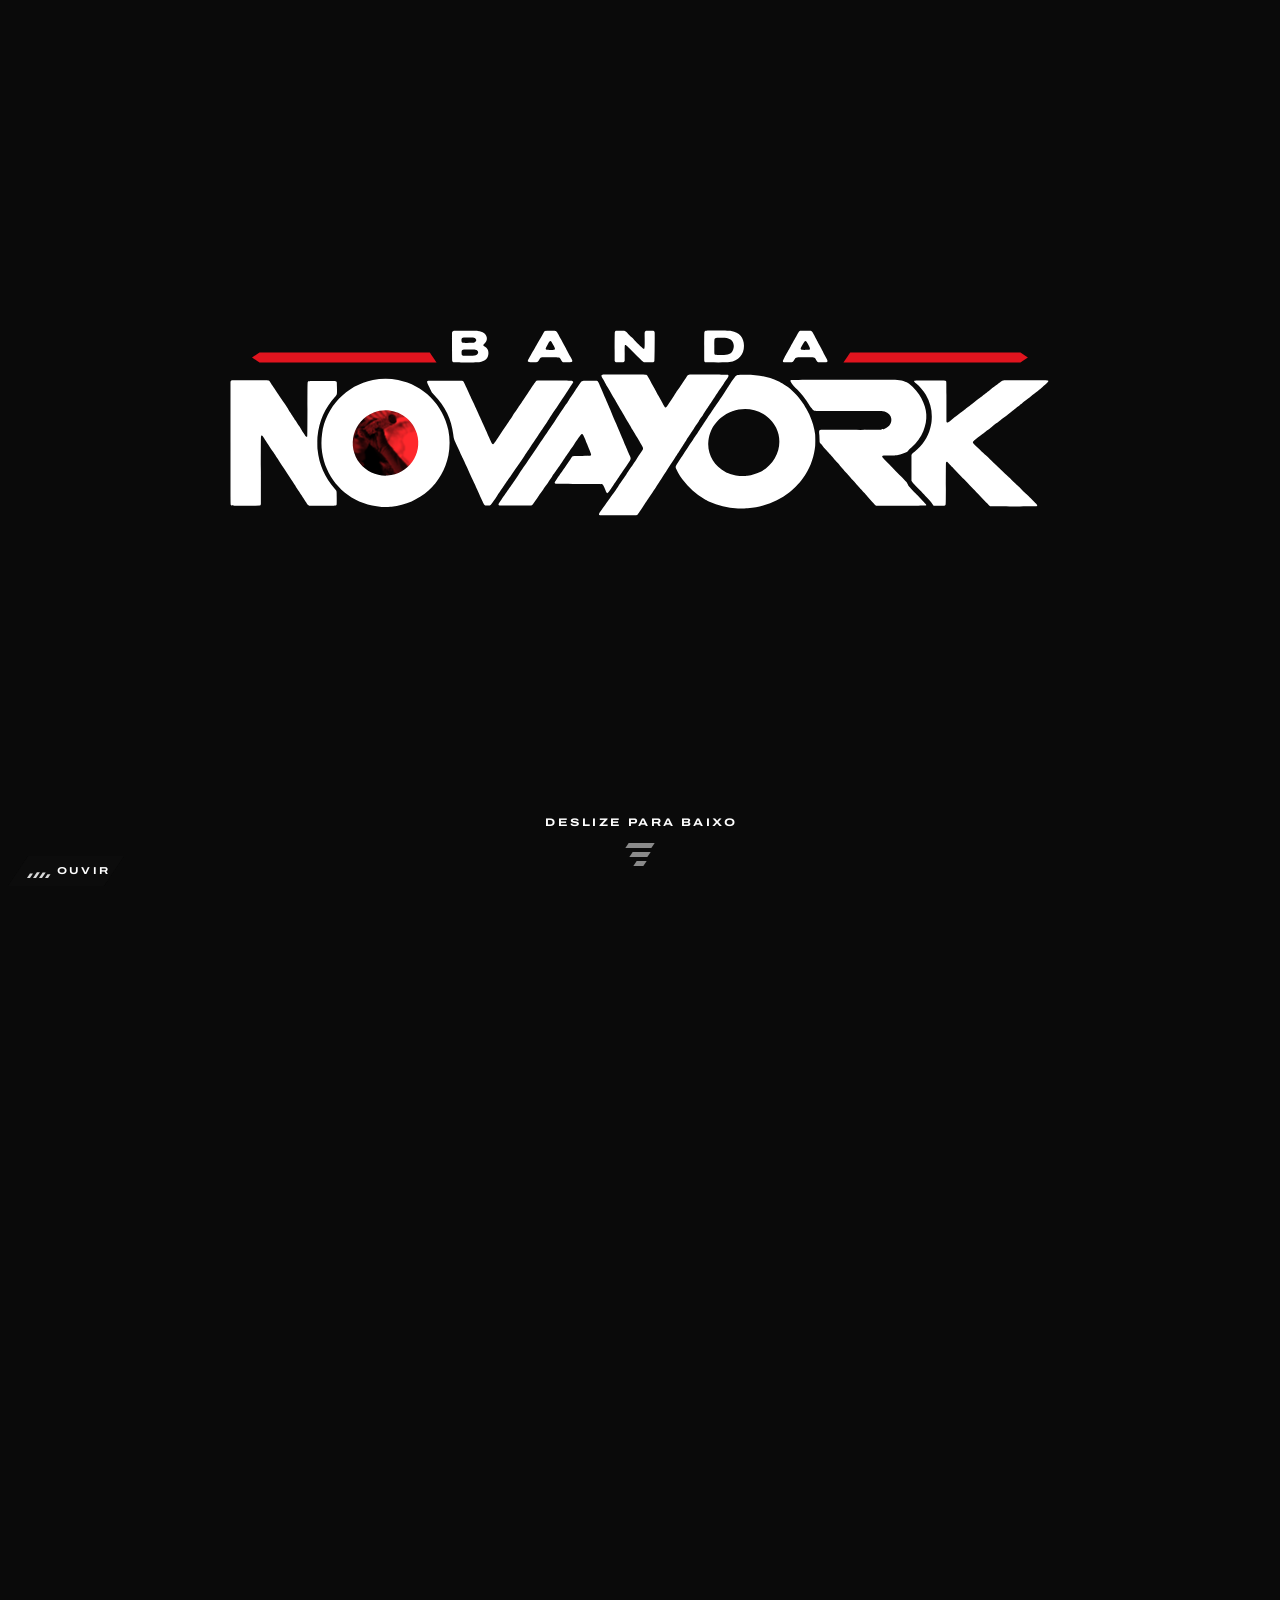
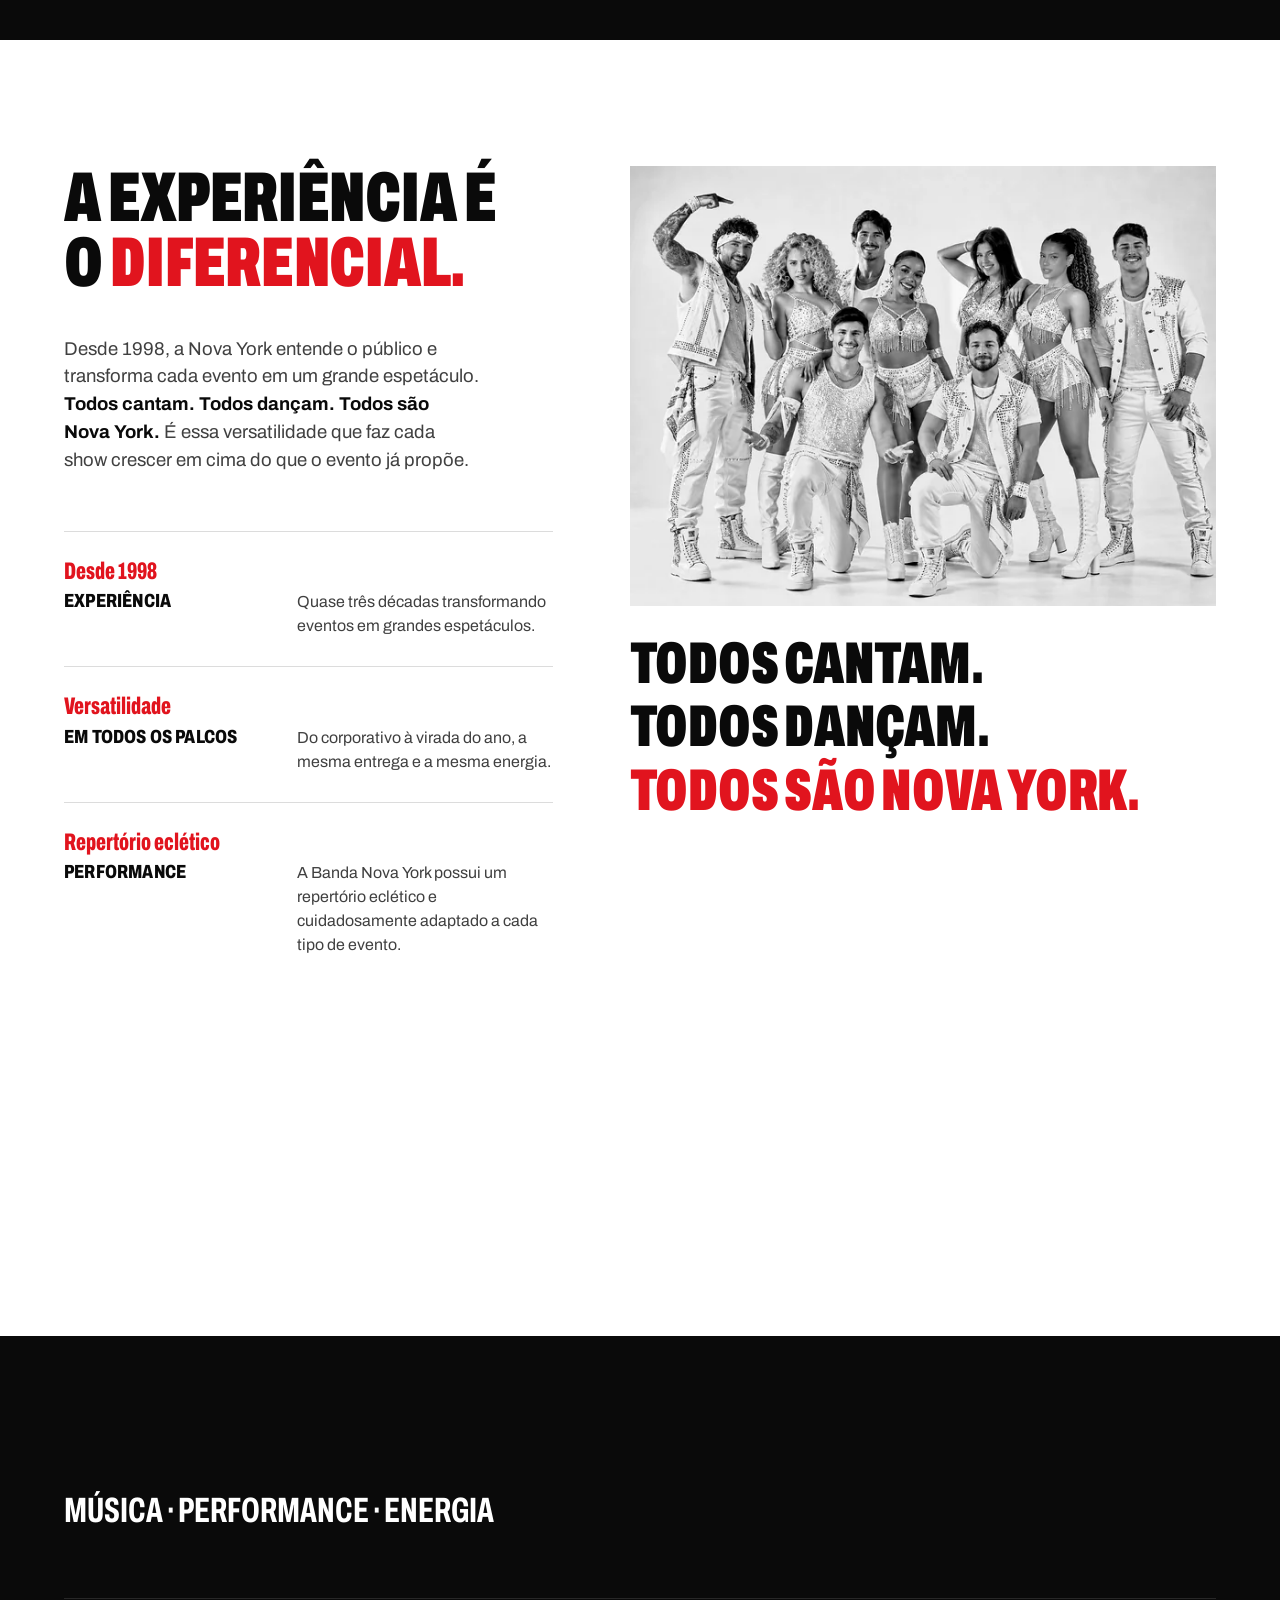
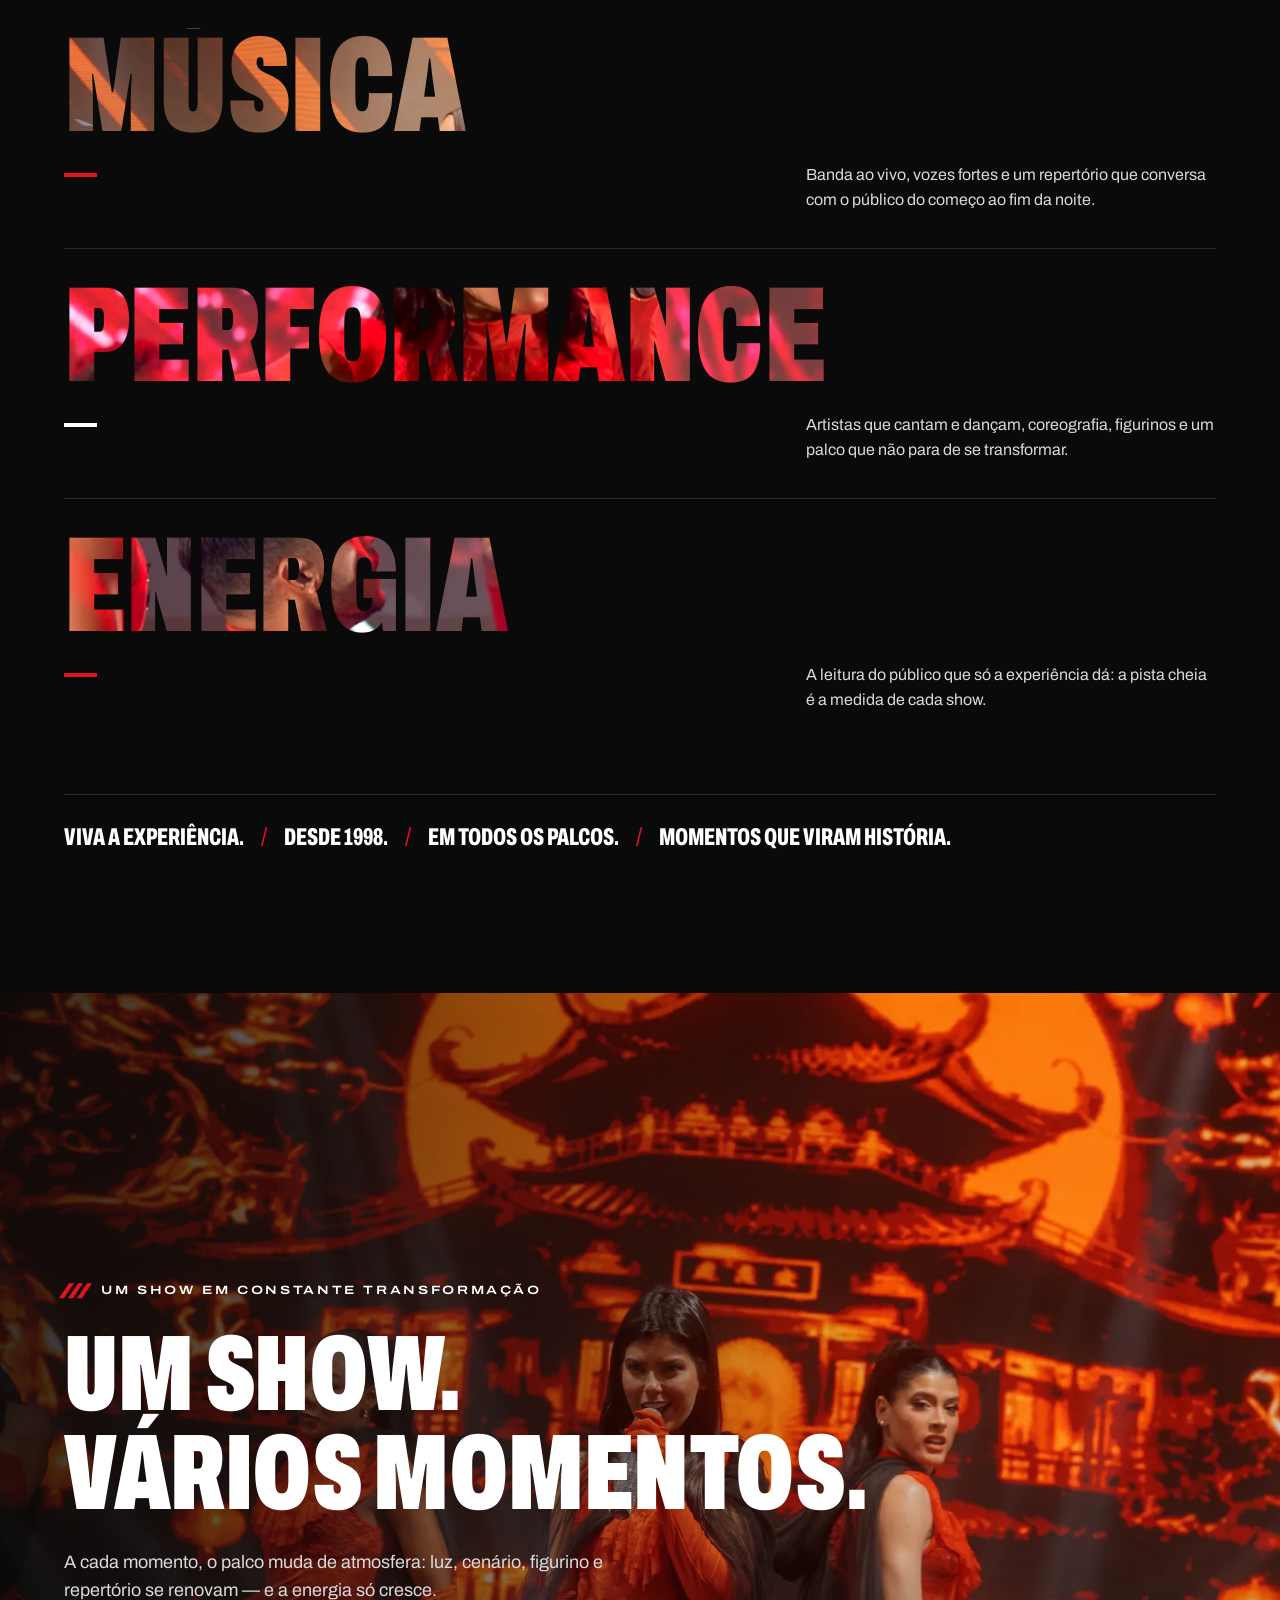
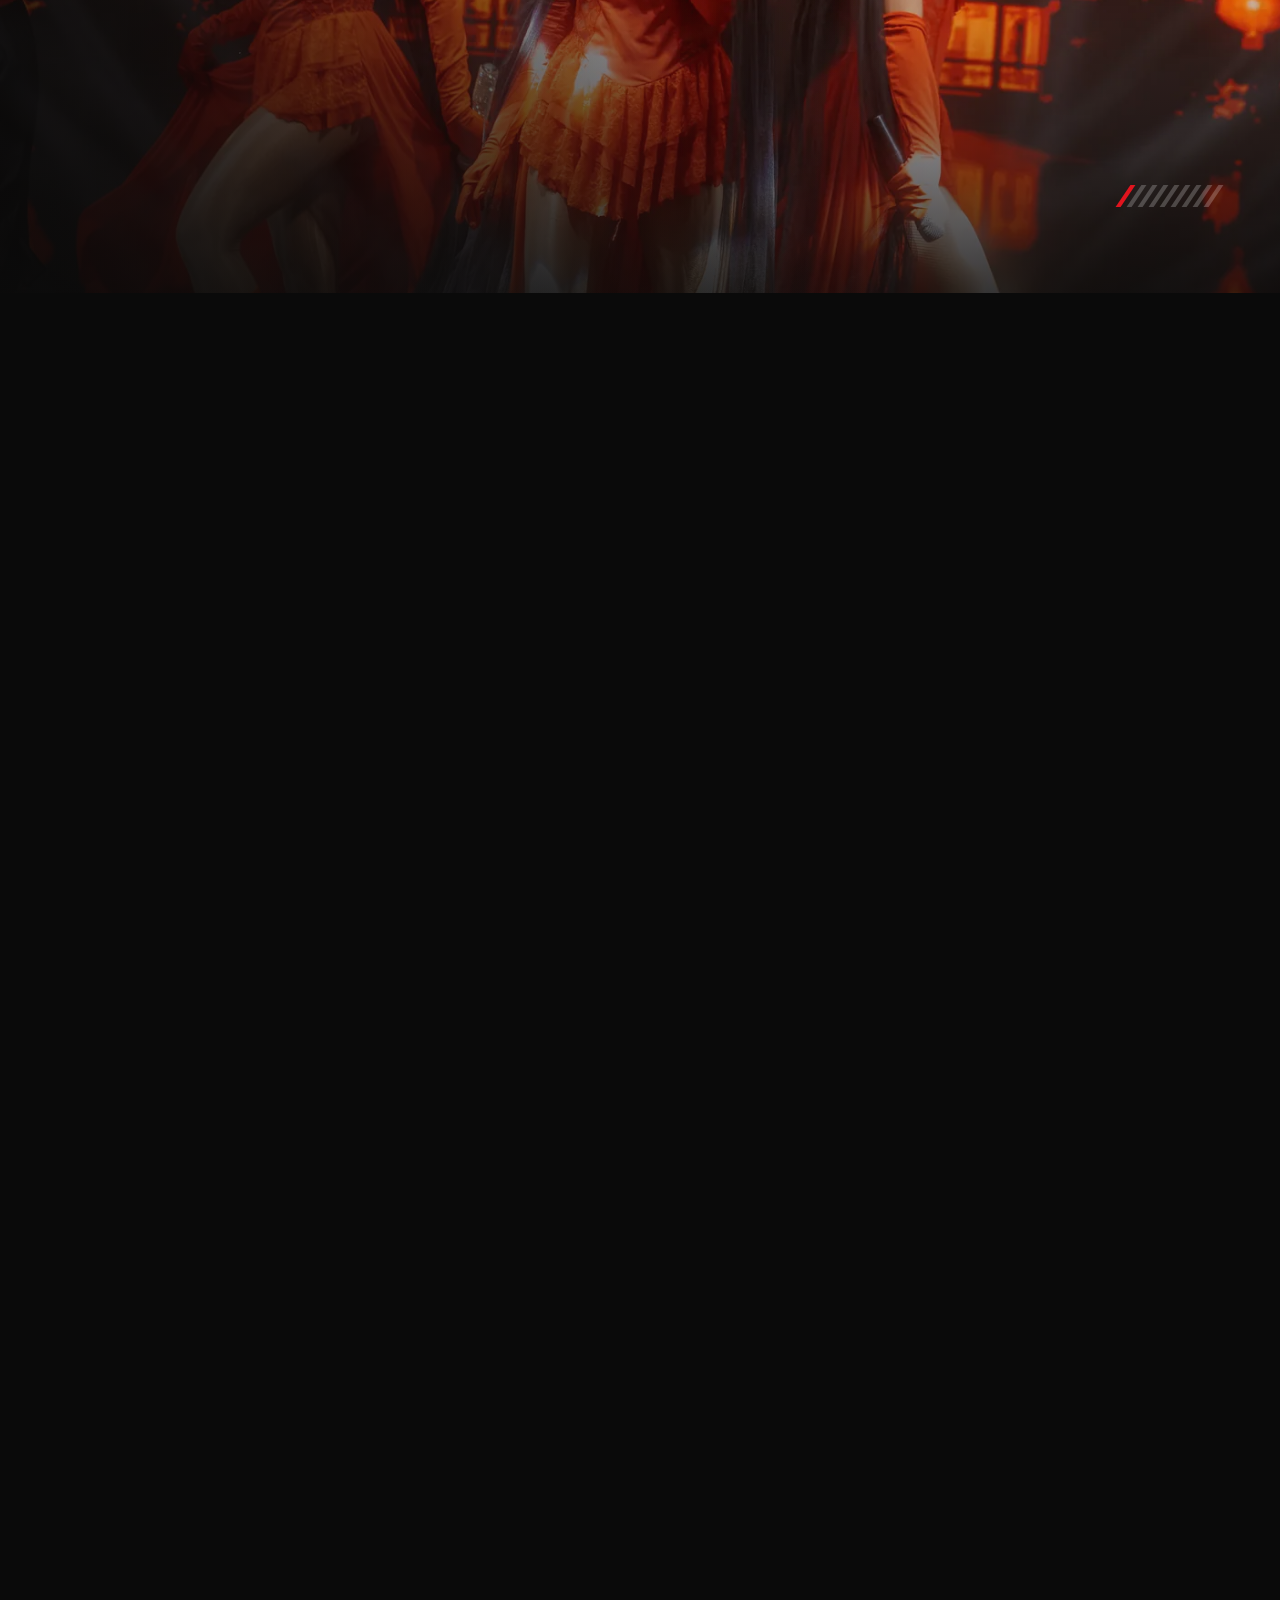
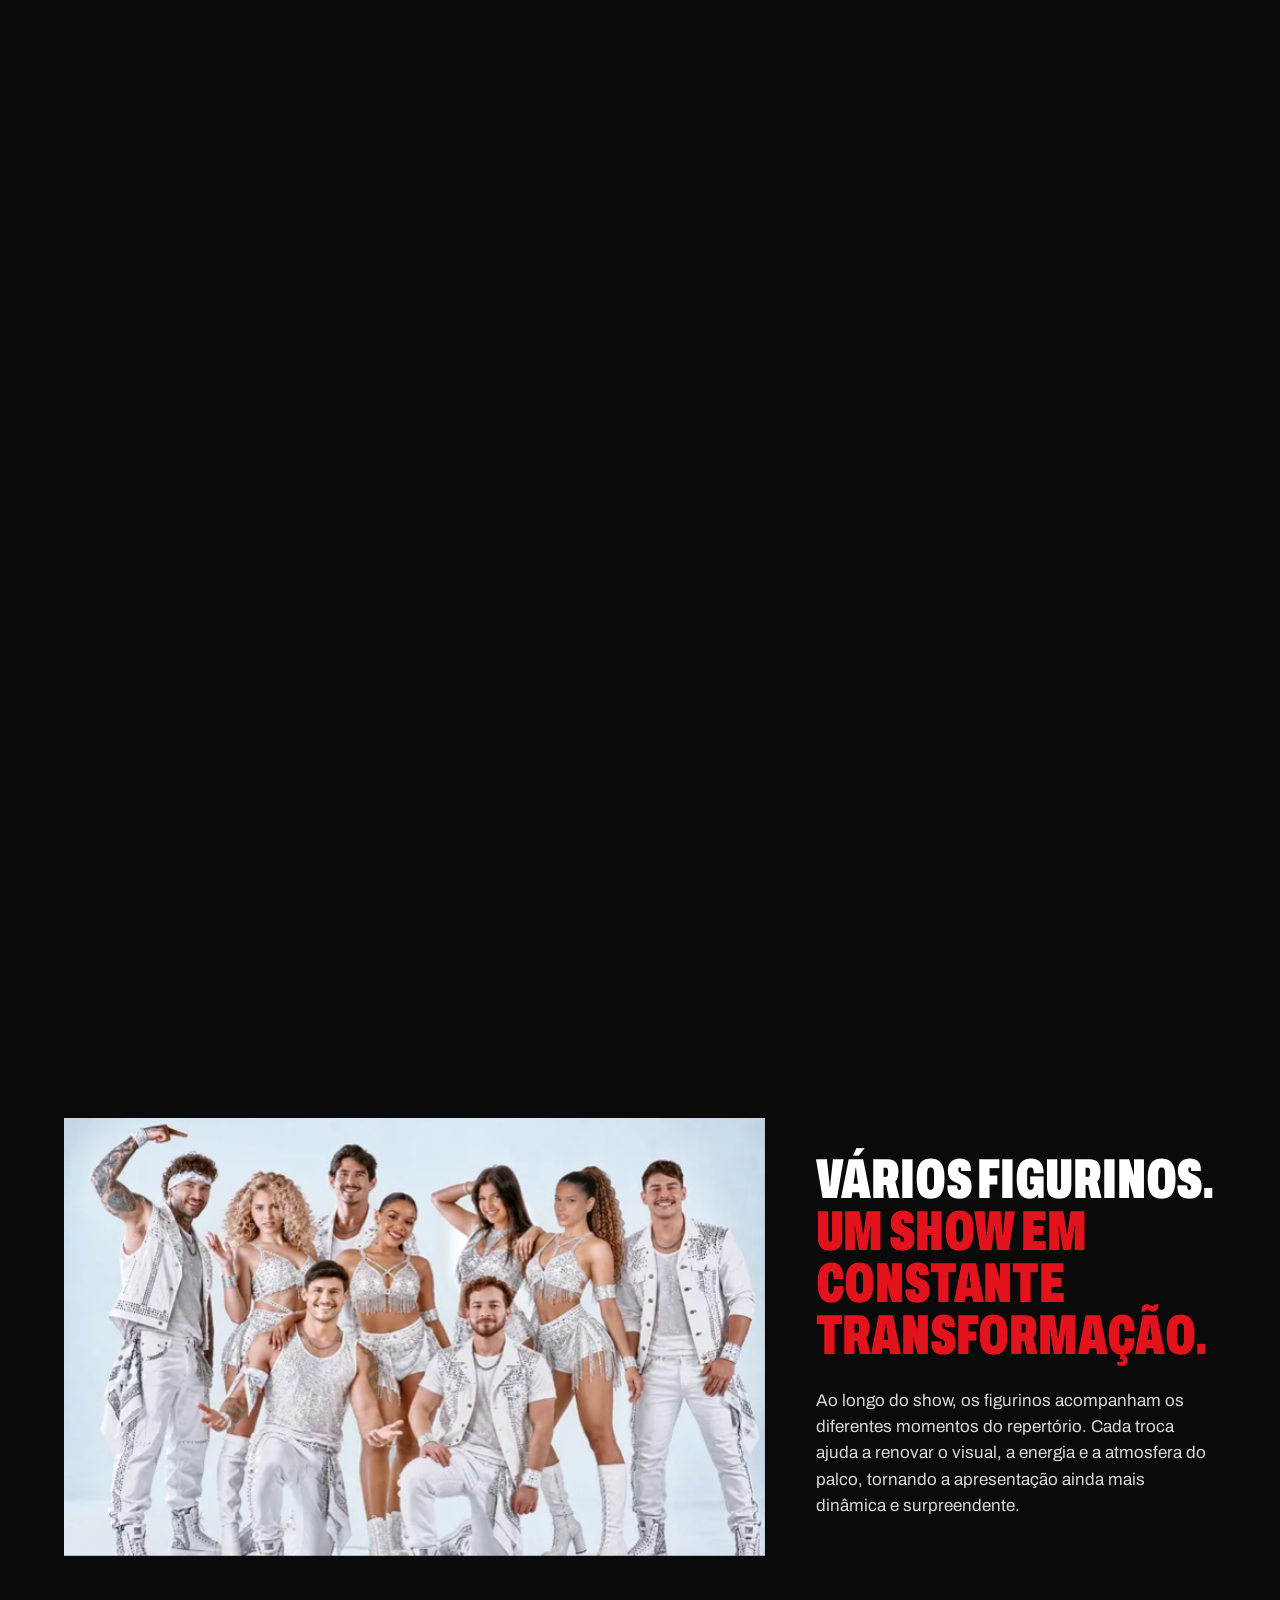
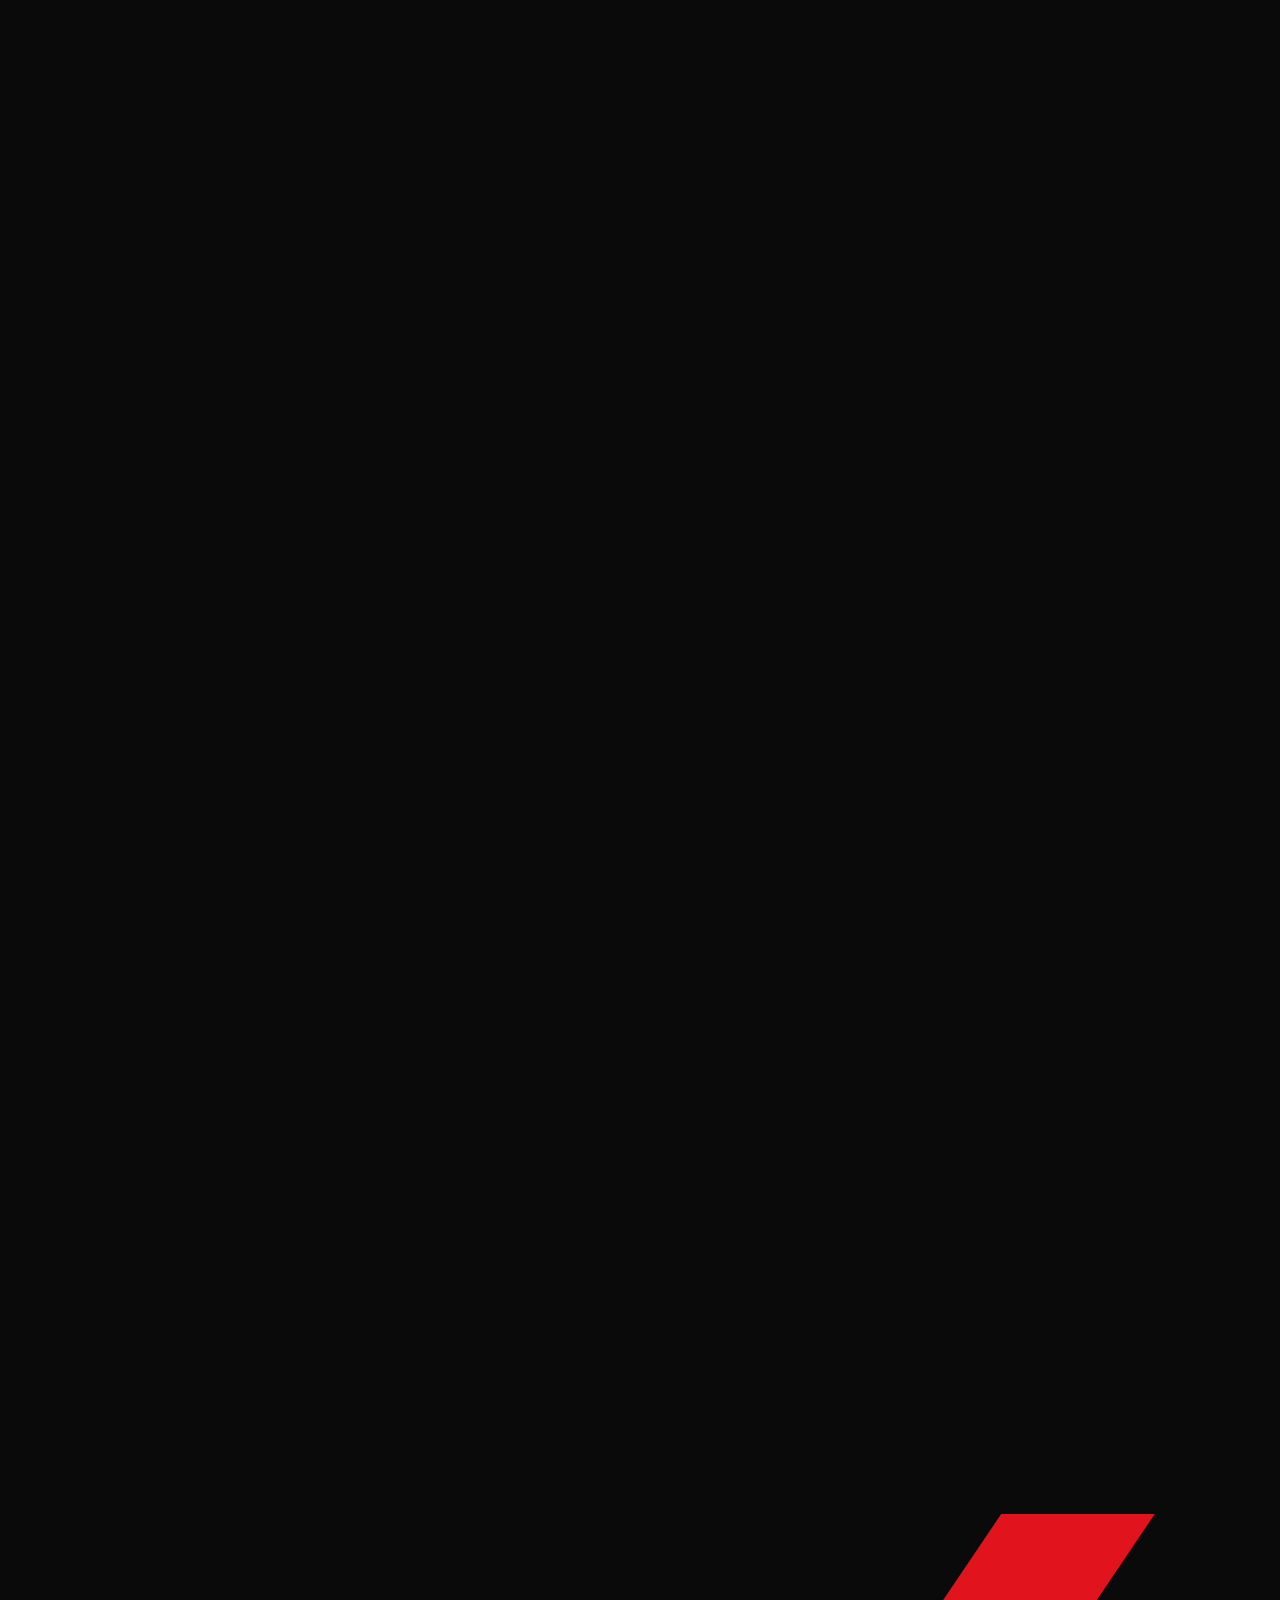
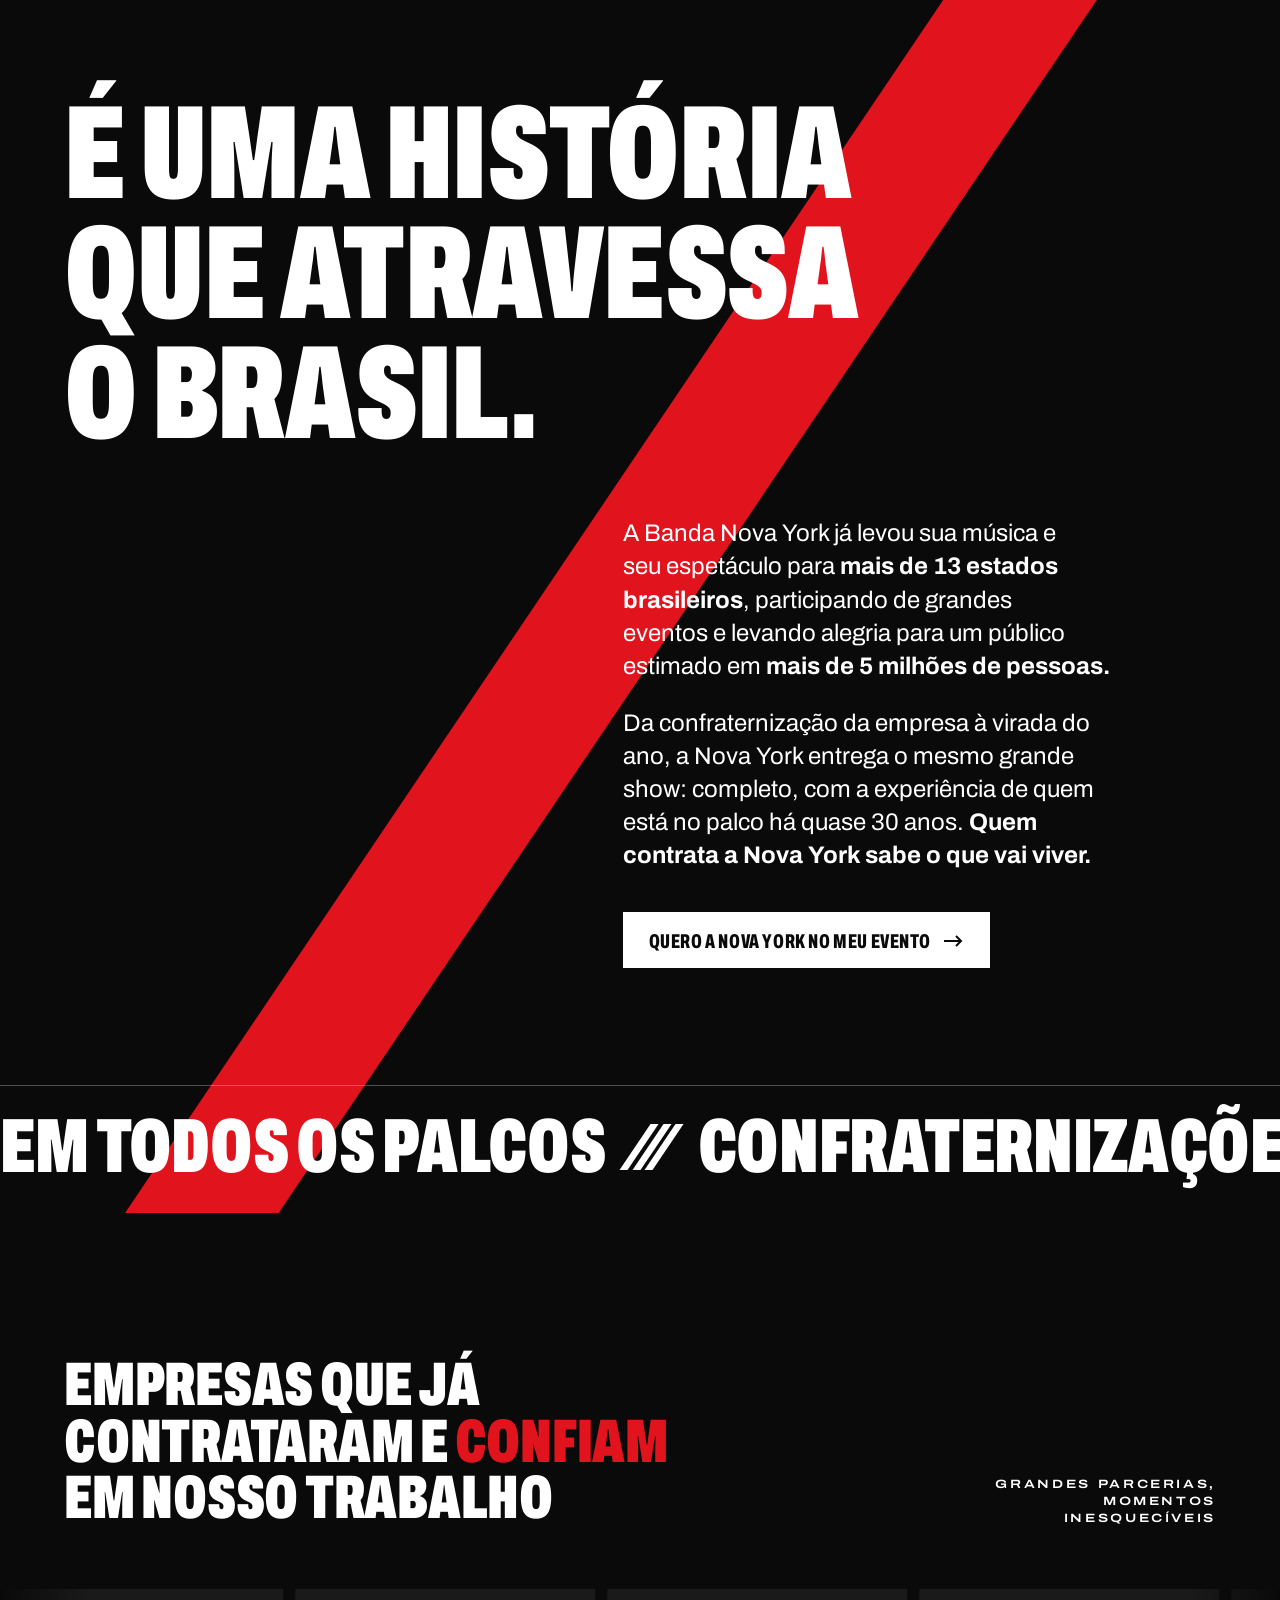
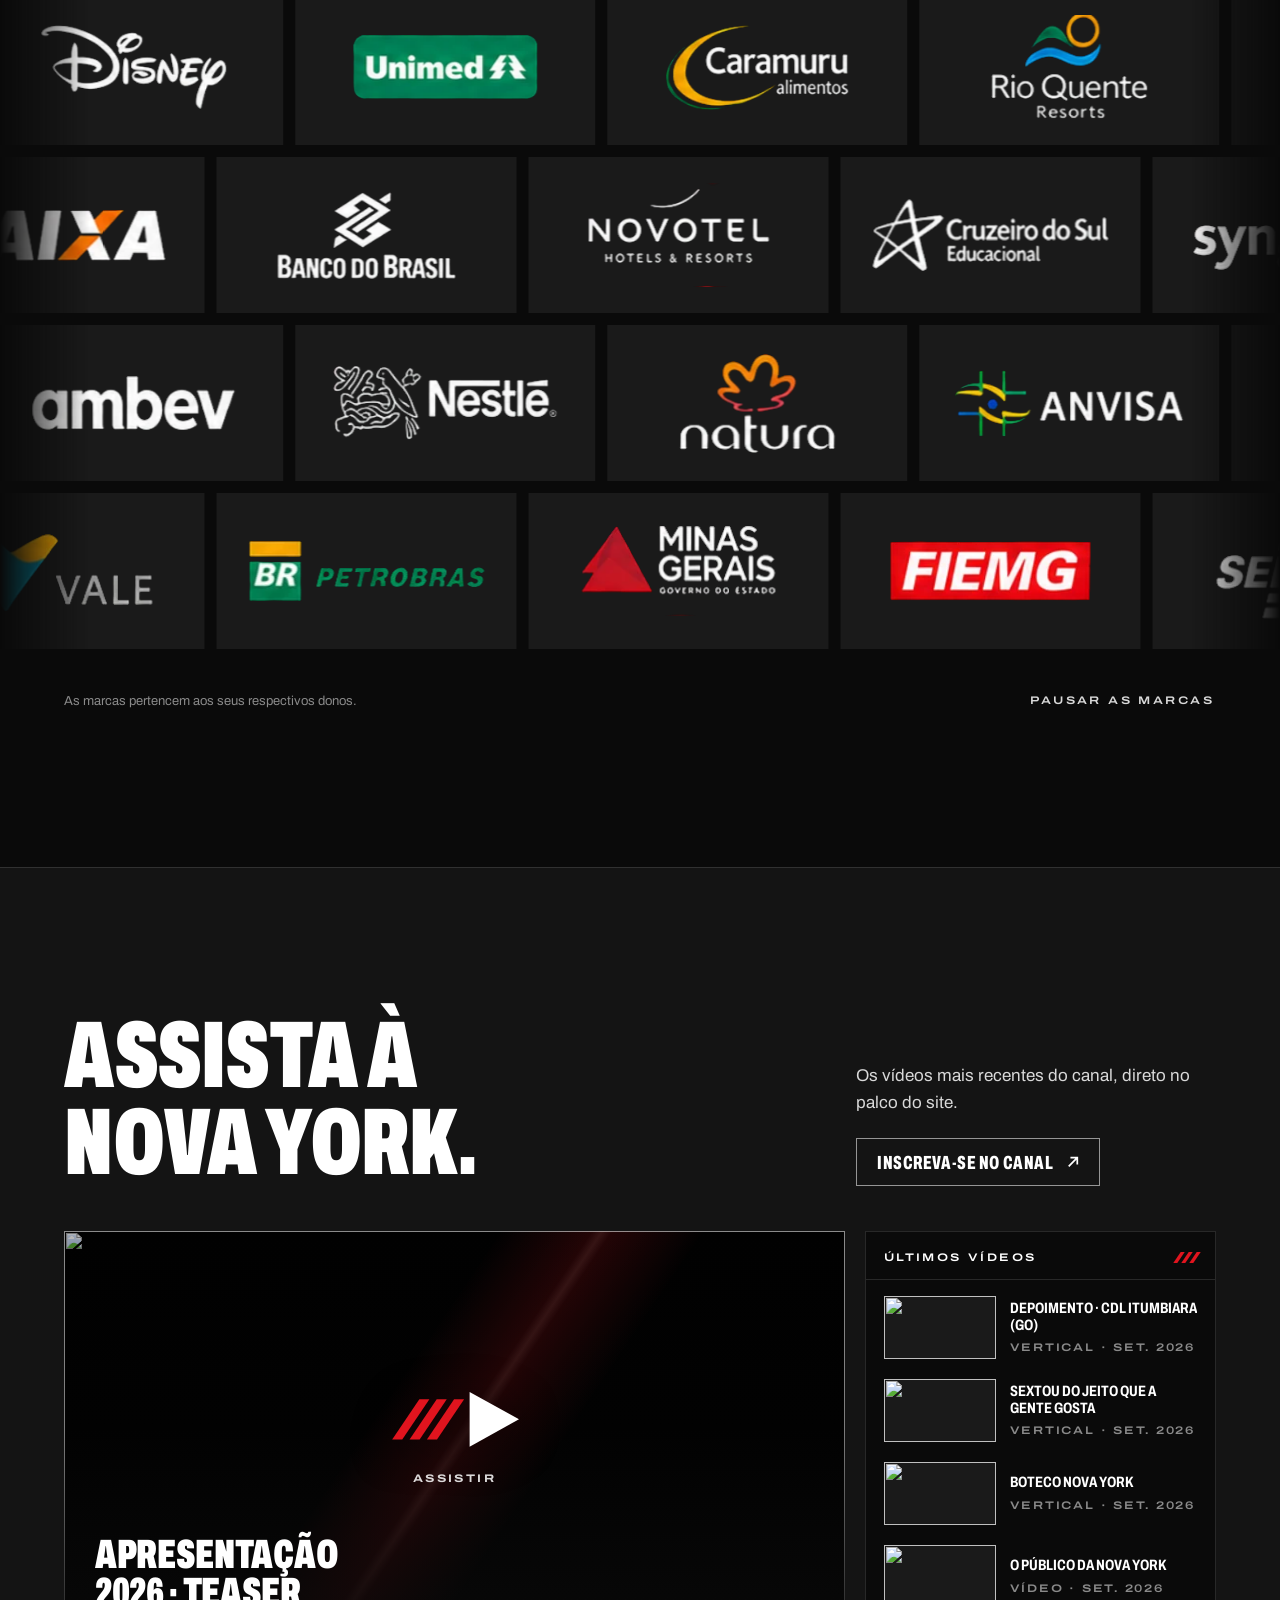
==== commit c32d1a78: "Capa: convite "Deslize para baixo" animado Escrita larga que entra por um Corte 56°, feixe vermelho " ====
--- a/index.html
+++ b/index.html
@@ -37,8 +37,8 @@
 <link rel="icon" href="/favicon.ico" sizes="48x48">
 <link rel="apple-touch-icon" href="/apple-touch-icon.png">
 <link rel="preload" href="/assets/fonts/archivo-latin-wdth-normal.woff2" as="font" type="font/woff2" crossorigin fetchpriority="high">
-<link rel="stylesheet" href="/assets/css/site.css?v=19b7fc703a">
-<link rel="modulepreload" href="/assets/js/main.js?v=19b7fc703a">
+<link rel="stylesheet" href="/assets/css/site.css?v=19965ac16c">
+<link rel="modulepreload" href="/assets/js/main.js?v=19965ac16c">
 <link rel="modulepreload" href="/assets/js/core/audio.js">
 <link rel="modulepreload" href="/assets/js/core/bus.js">
 <link rel="modulepreload" href="/assets/js/core/env.js">
@@ -123,6 +123,10 @@
         <span class="op__l2">É música, performance e energia em um grande show.</span>
       </p>
       <p class="op__assin larga" data-largura>Música&nbsp;· Performance&nbsp;· Energia</p>
+    </div>
+    <div class="op__desliza" aria-hidden="true" data-desliza>
+      <span class="op__desliza-t">Deslize para baixo</span>
+      <span class="op__desliza-b"><i></i><i></i><i></i></span>
     </div>
     <button class="btn btn--red op__watch" type="button" data-watch>Assistir à abertura <svg class="ico ico--play" viewBox="0 0 16 16" aria-hidden="true" focusable="false"><path d="M4 2l10 6-10 6z" fill="currentColor"/></svg></button>
     <button class="op__pause" type="button" aria-pressed="false" aria-label="Pausar o vídeo da abertura" data-op-pause><span class="larga" aria-hidden="true"><span class="t-pause">Pausar o vídeo</span><span class="t-play">Tocar o vídeo</span></span></button>
@@ -647,6 +651,6 @@
 <script src="/assets/vendor/ScrollTrigger.min.js?v=dba815c8d0" defer></script>
 <script src="/assets/vendor/Flip.min.js?v=dba815c8d0" defer></script>
 <script src="/assets/vendor/lenis.min.js?v=dba815c8d0" defer></script>
-<script type="module" src="/assets/js/main.js?v=19b7fc703a"></script>
+<script type="module" src="/assets/js/main.js?v=19965ac16c"></script>
 </body>
 </html>
--- a/assets/css/site.css
+++ b/assets/css/site.css
@@ -250,6 +250,54 @@
 .op__pause:focus-visible { width: auto; height: 40px; padding: 0 18px; margin: 0; border: 1px solid rgba(255,255,255,.4); clip-path: none; outline: 2px solid var(--branco); outline-offset: 3px; }
 .op__pause .t-play, .op__pause[aria-pressed="true"] .t-pause { display: none; }
 .op__pause[aria-pressed="true"] .t-play { display: inline; }
+
+/* DESLIZE PARA BAIXO · convite para rolar, na capa, depois que o logo se monta.
+   A escrita larga entra por um Corte 56°, o feixe vermelho atravessa as letras e três barras em Corte (as do carregamento,
+   cada uma menor, formando a ponta para baixo) acendem de cima para baixo. Some nos primeiros pixels de rolagem (opening.js)
+   e volta quando a pessoa sobe ao topo. Clique ou toque faz a travessia do O. */
+.op__desliza { display: none; }
+.js:not(.reduce) .op__desliza {
+  position: absolute; z-index: 5; left: 50%; bottom: calc(22px + env(safe-area-inset-bottom));
+  display: flex; flex-direction: column; align-items: center; gap: 13px; padding: 12px 20px;
+  color: var(--branco); cursor: pointer; -webkit-user-select: none; user-select: none; -webkit-tap-highlight-color: transparent;
+  transform: translateX(-50%);
+}
+.js .op__desliza:not(.is-on), .op__desliza.is-fora { visibility: hidden; }
+.op__desliza.is-fora * { animation-play-state: paused !important; }
+.op__desliza-t {
+  display: block; padding-left: .22em; font-stretch: 125%; font-weight: 700; font-size: clamp(11px, .78vw, 13px); line-height: 1.4;
+  letter-spacing: .22em; text-transform: uppercase; white-space: nowrap;
+  background: linear-gradient(124deg, var(--branco) 0 44%, var(--vermelho) 44% 56%, var(--branco) 56% 100%) 100% 0 / 300% 100% no-repeat;
+  -webkit-background-clip: text; background-clip: text; -webkit-text-fill-color: transparent; color: transparent;
+  clip-path: polygon(-12px 0, -2px 0, -12px 100%, -12px 100%);
+  transition: clip-path .9s var(--e-cut), -webkit-text-fill-color .25s;
+}
+.op__desliza.is-on .op__desliza-t {
+  clip-path: polygon(-12px 0, calc(100% + 12px) 0, calc(100% + 2px) 100%, -12px 100%);
+  animation: desliza-feixe 2.8s var(--e-cut) 1s infinite;
+}
+@keyframes desliza-feixe { 0% { background-position: 100% 0; } 34%, 100% { background-position: 0 0; } }
+.op__desliza-b { display: flex; flex-direction: column; align-items: center; gap: 4px; transition: transform .35s var(--e-out); }
+.op__desliza-b i { display: block; width: 22px; height: 4px; background: var(--cinza); transform: skewX(-34deg); opacity: 0; transition: opacity .5s var(--e-out); }
+.op__desliza-b i:nth-child(2) { width: 15px; }
+.op__desliza-b i:nth-child(3) { width: 8px; }
+.op__desliza.is-on .op__desliza-b i { opacity: 1; animation: desliza-barra 2.8s var(--e-out) 1.2s infinite; }
+.op__desliza.is-on .op__desliza-b i:nth-child(1) { transition-delay: .4s; }
+.op__desliza.is-on .op__desliza-b i:nth-child(2) { transition-delay: .5s; animation-delay: 1.34s; }
+.op__desliza.is-on .op__desliza-b i:nth-child(3) { transition-delay: .6s; animation-delay: 1.48s; }
+@keyframes desliza-barra {
+  0%, 30%, 100% { background-color: var(--cinza); transform: translateY(0) skewX(-34deg); }
+  9% { background-color: var(--vermelho); transform: translateY(3px) skewX(-34deg); }
+}
+@media (min-width: 1024px) {
+  .op__desliza-b i { width: 26px; height: 5px; }
+  .op__desliza-b i:nth-child(2) { width: 18px; }
+  .op__desliza-b i:nth-child(3) { width: 10px; }
+}
+@media (hover: hover) and (pointer: fine) {
+  .op__desliza:hover .op__desliza-t { -webkit-text-fill-color: var(--vermelho); }
+  .op__desliza:hover .op__desliza-b { transform: translateY(4px); }
+}
 
 /* cursor "Ouvir" sobre o vídeo da abertura (só mouse): ponto no ponteiro + etiqueta discreta ao lado */
 .ouvir { position: fixed; left: 0; top: 0; z-index: 95; pointer-events: none; will-change: transform; }
@@ -1046,6 +1094,8 @@
   .op__copy { bottom: calc(110px + env(safe-area-inset-bottom)); }
   .op__manifesto { font-size: clamp(34px, 10vw, 54px); }
   .op__assin { font-size: 11px; letter-spacing: .12em; white-space: normal; }
+  /* acima da linha do controle de som (canto inferior esquerdo) */
+  .js:not(.reduce) .op__desliza { bottom: calc(52px + env(safe-area-inset-bottom)); }
   .em { --bw: 184px; --bh: 98px; --ls: .64; }
   .em__rows { gap: 8px; }
   .em__track { gap: 8px; padding-right: 8px; }
@@ -1116,6 +1166,7 @@
   .js:not(.reduce) .op__copy { bottom: 16px; }
   .js:not(.reduce) .op__manifesto { font-size: 26px; font-size: clamp(20px, 7svh, 34px); }
   .js:not(.reduce) .op__assin { margin-top: 10px; }
+  .js:not(.reduce) .op__desliza { display: none; }
 }
 @media (prefers-reduced-motion: reduce) {
   *, *::before, *::after { animation-duration: .001ms !important; animation-iteration-count: 1 !important; transition-duration: .2s !important; scroll-behavior: auto !important; }
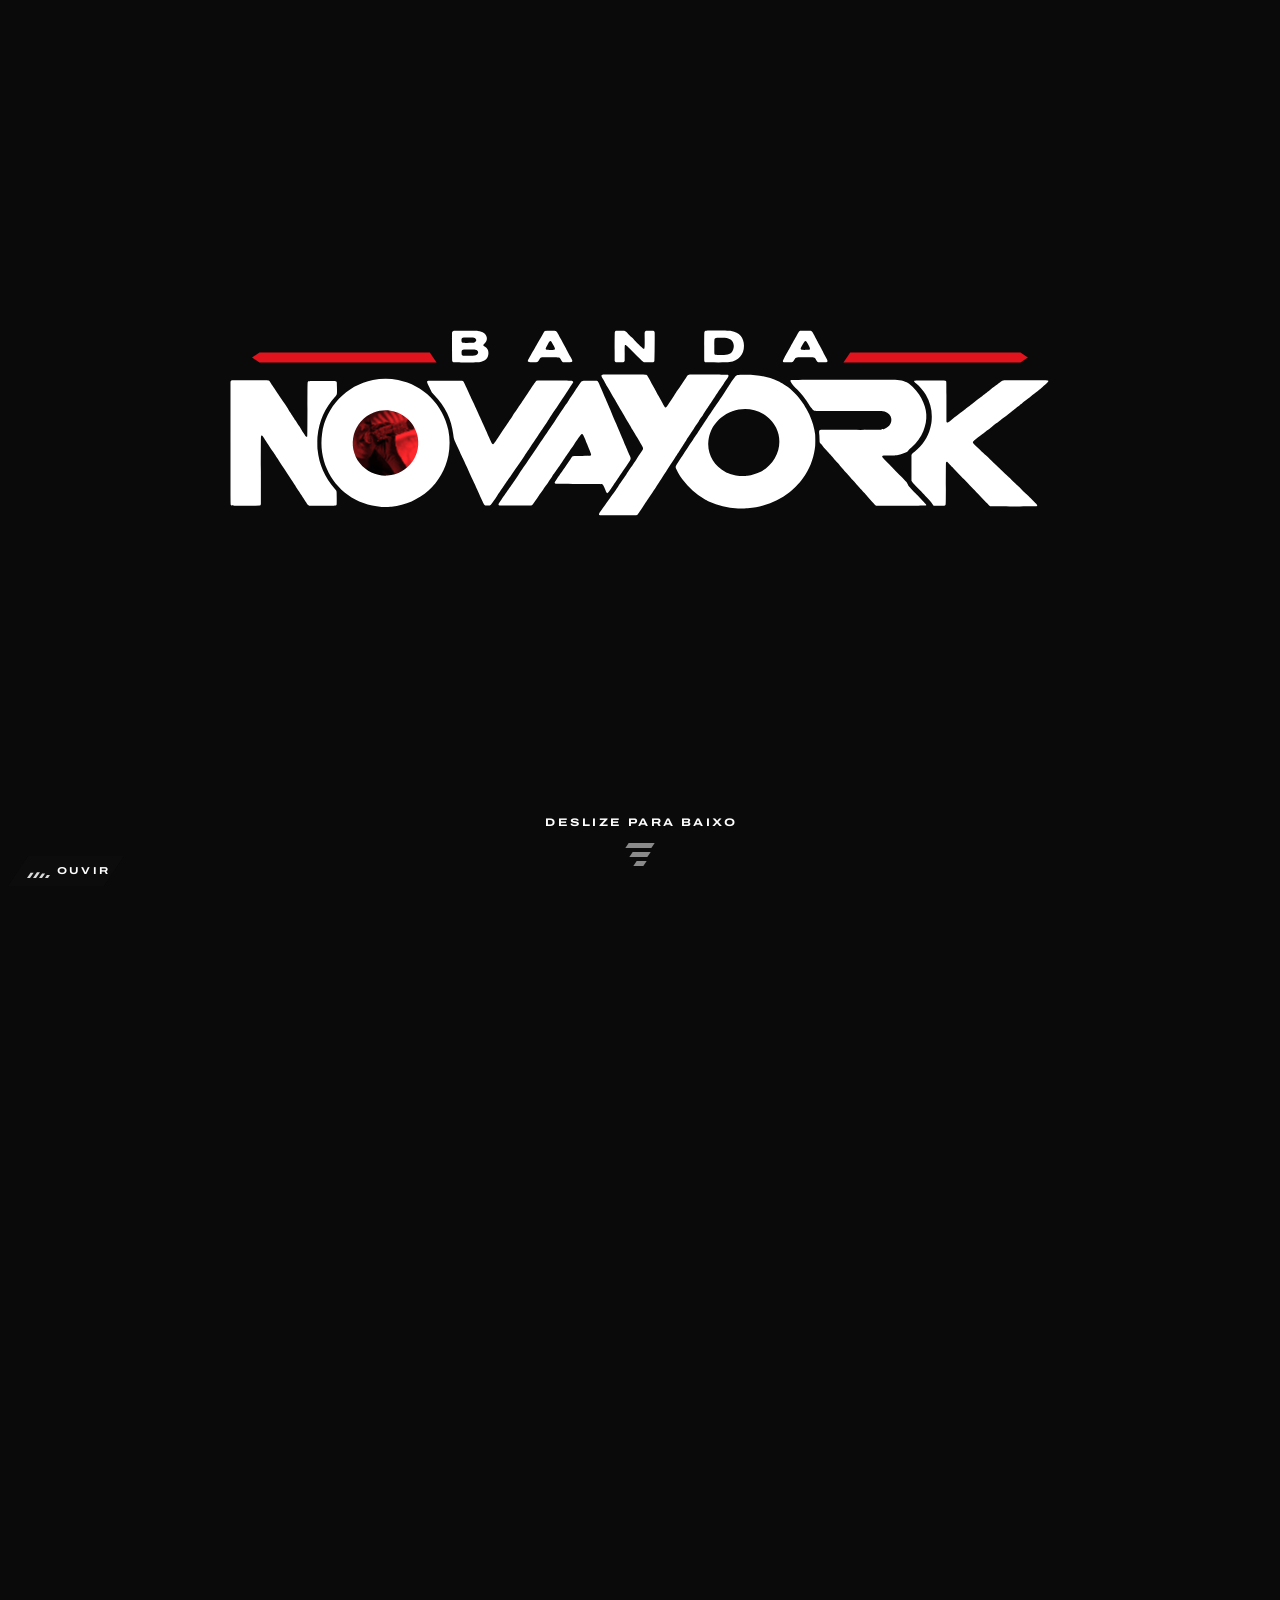
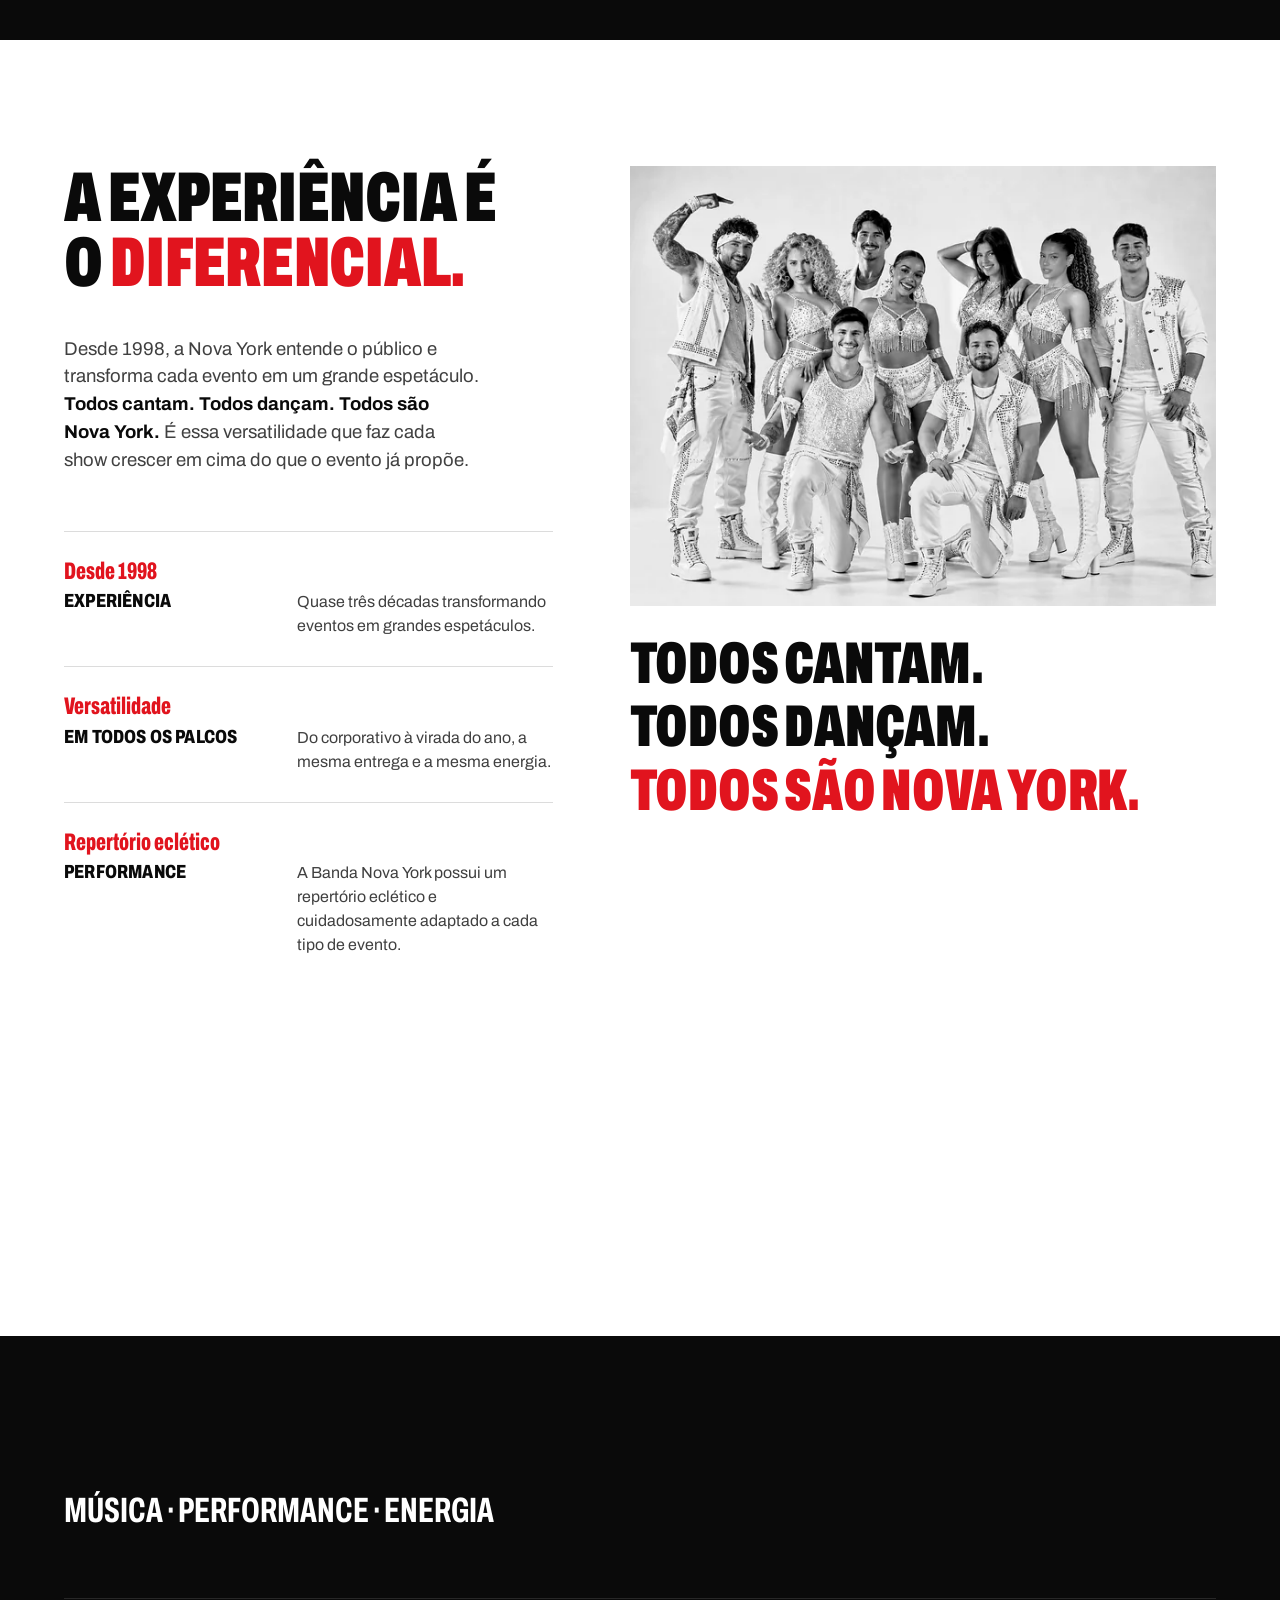
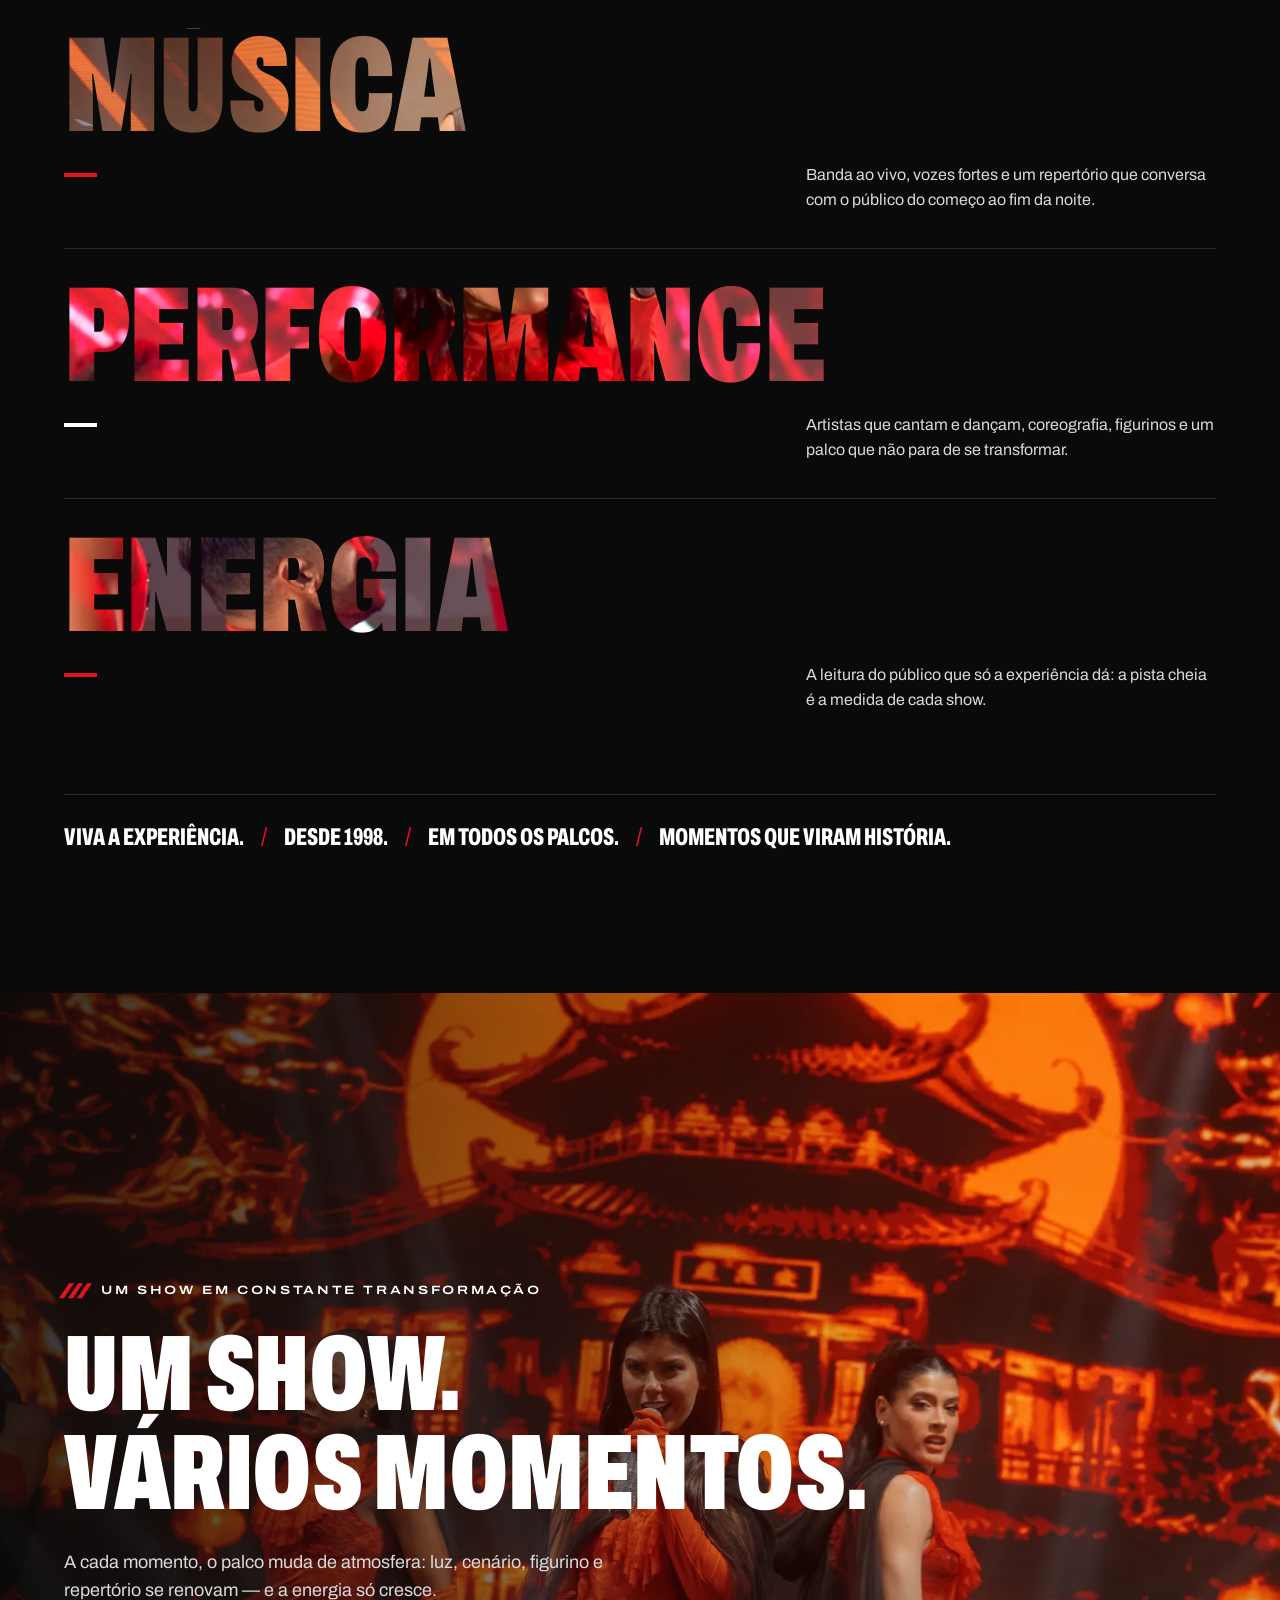
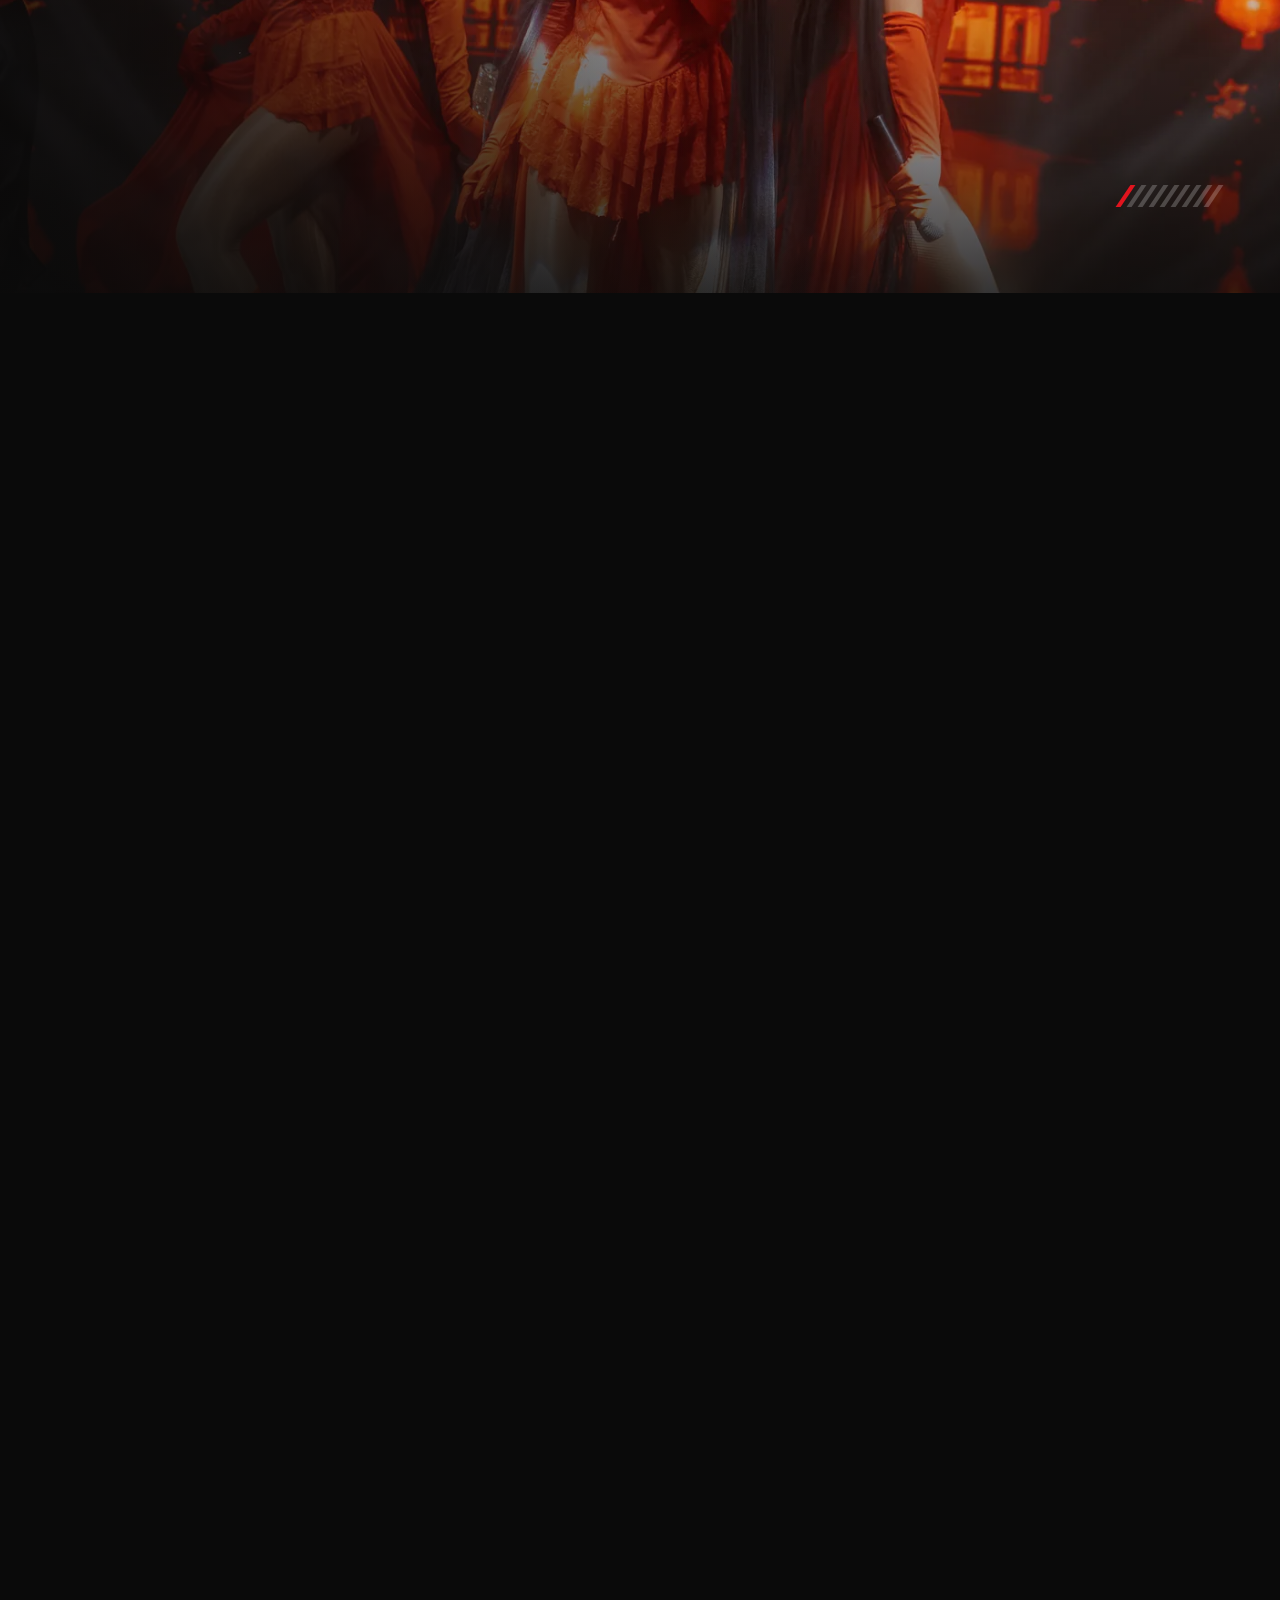
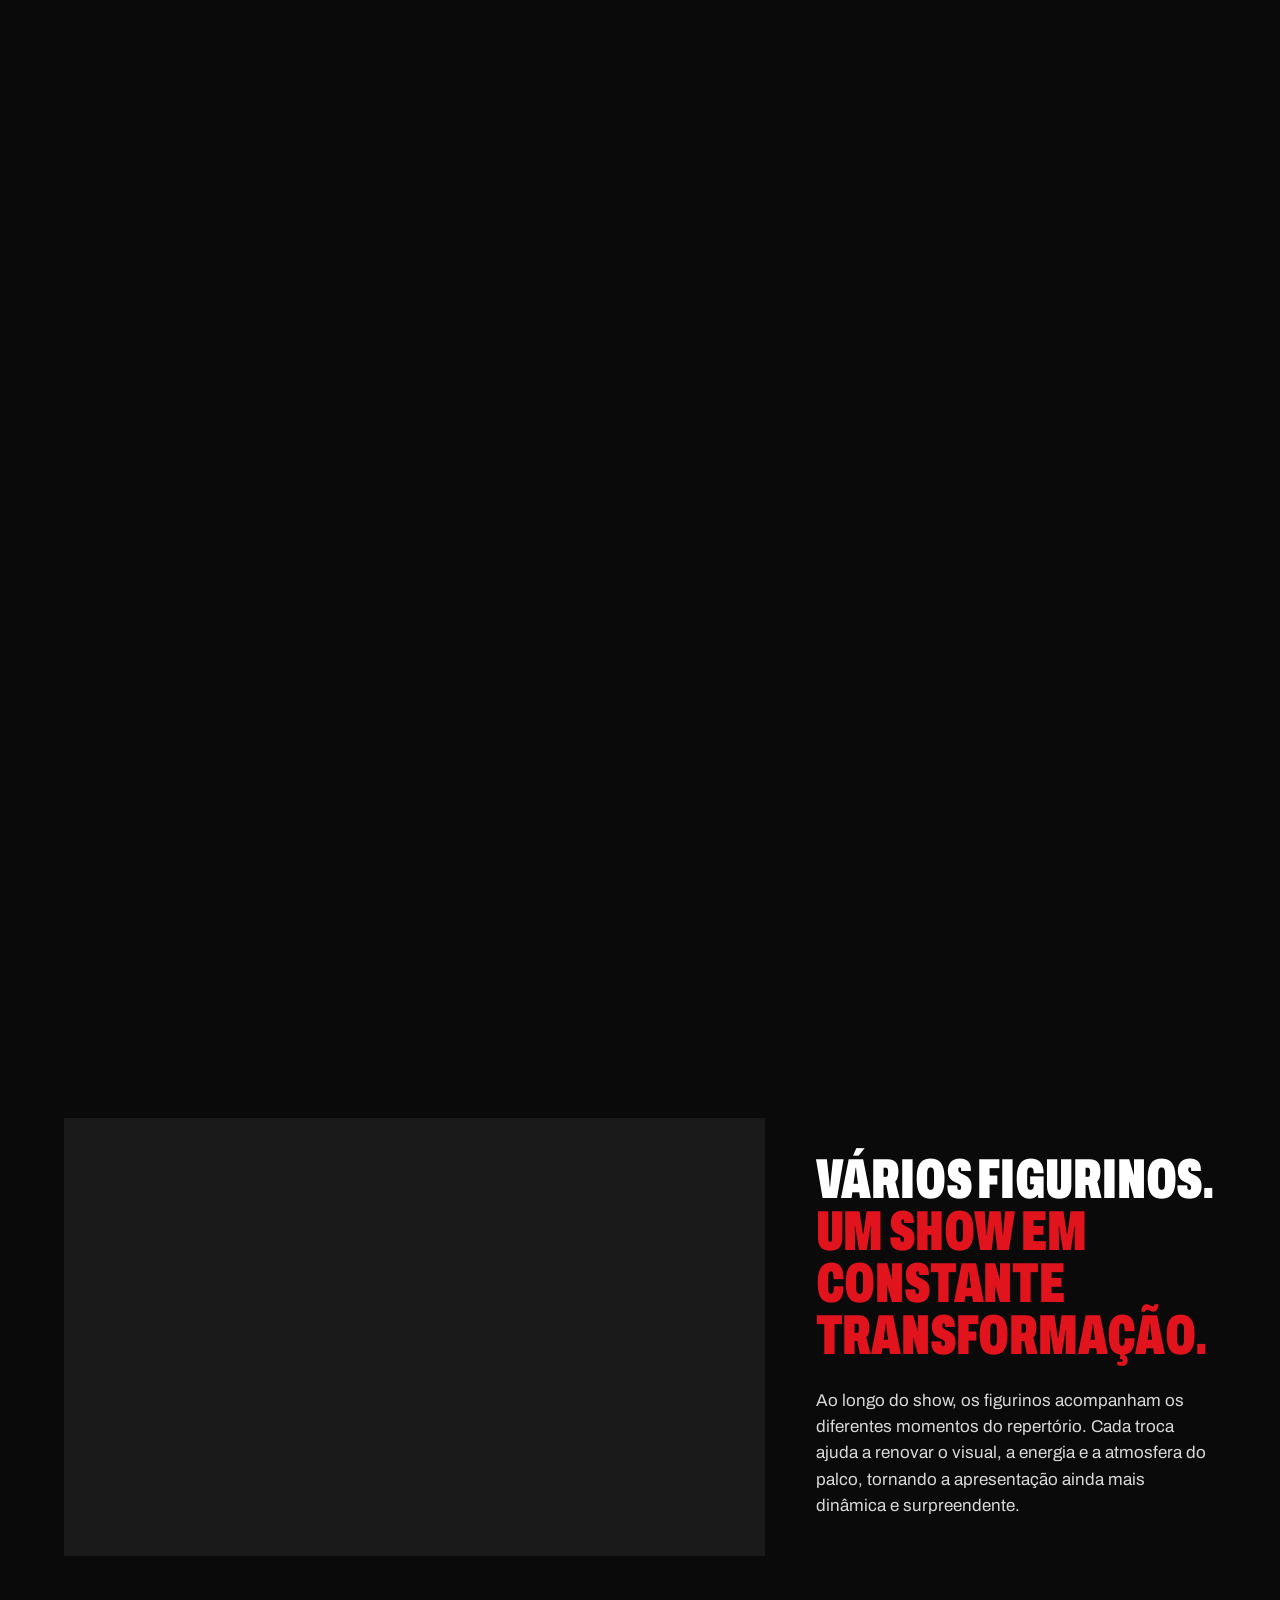
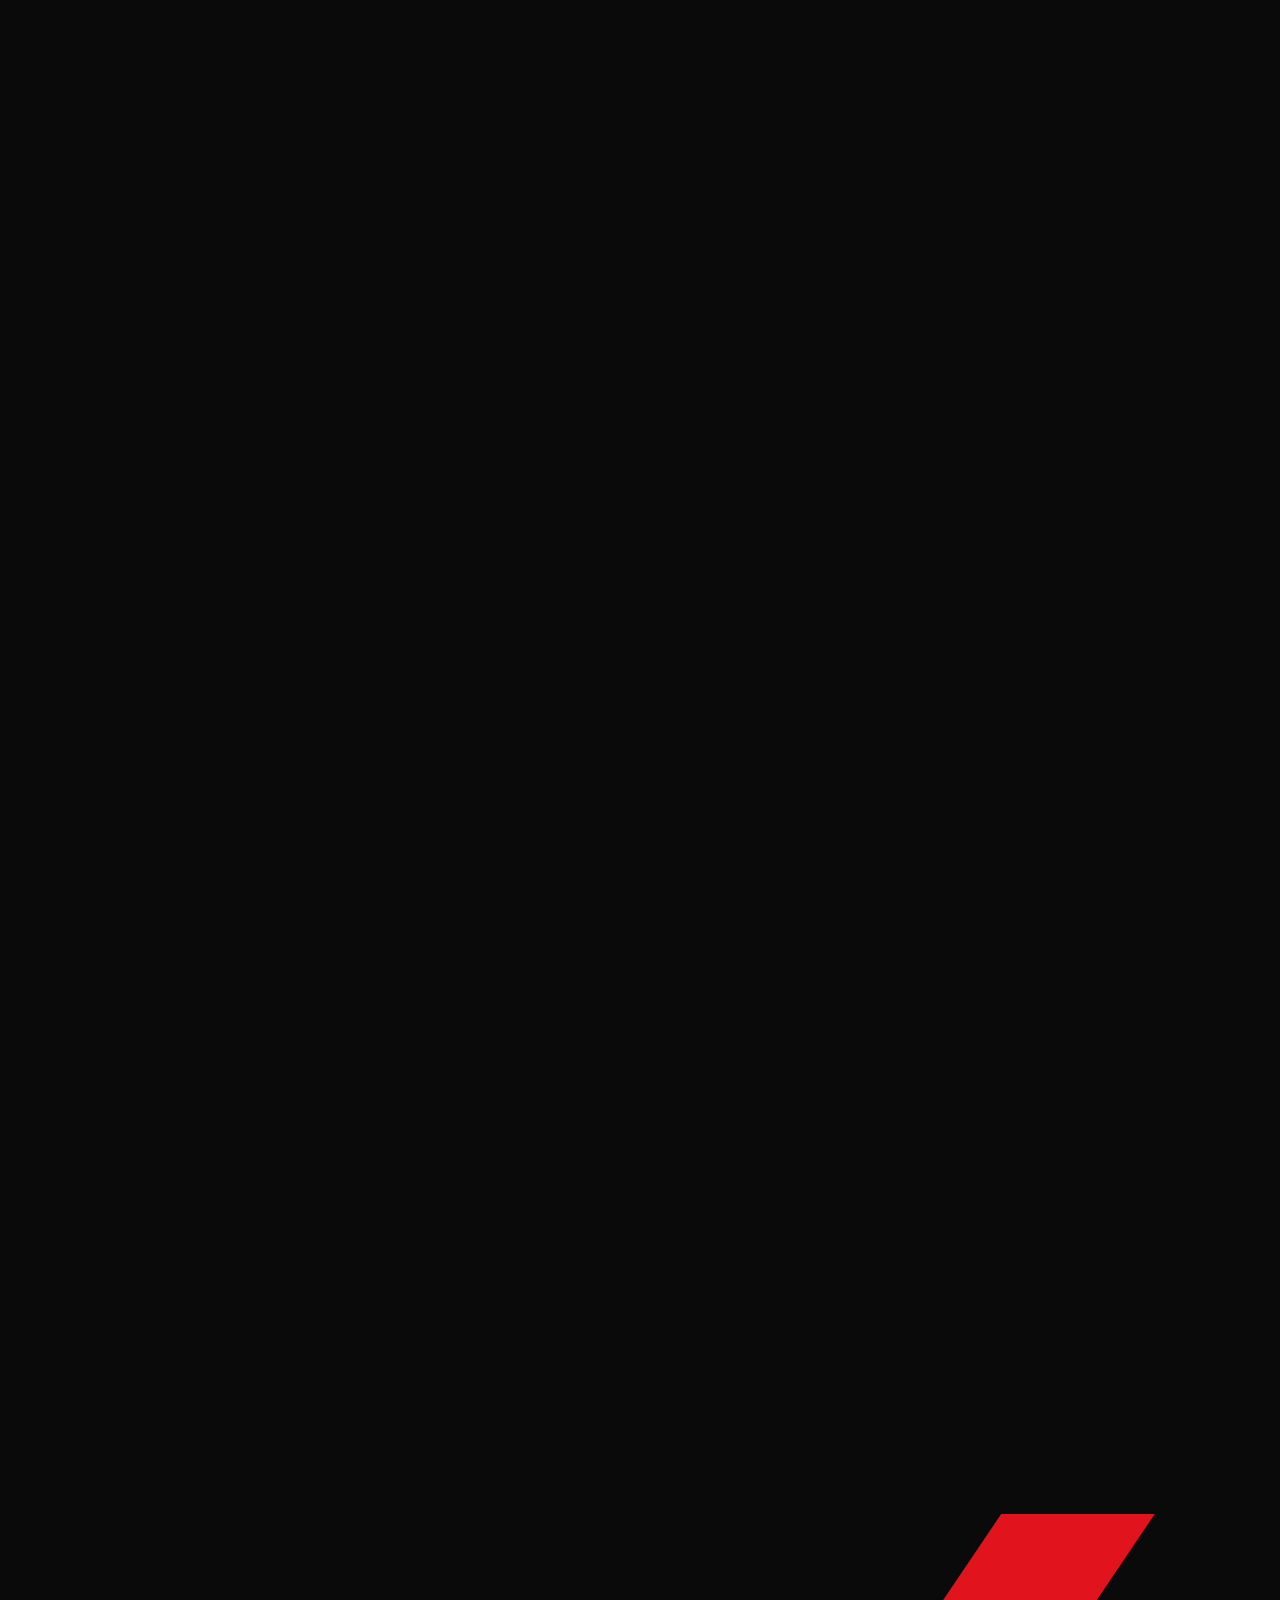
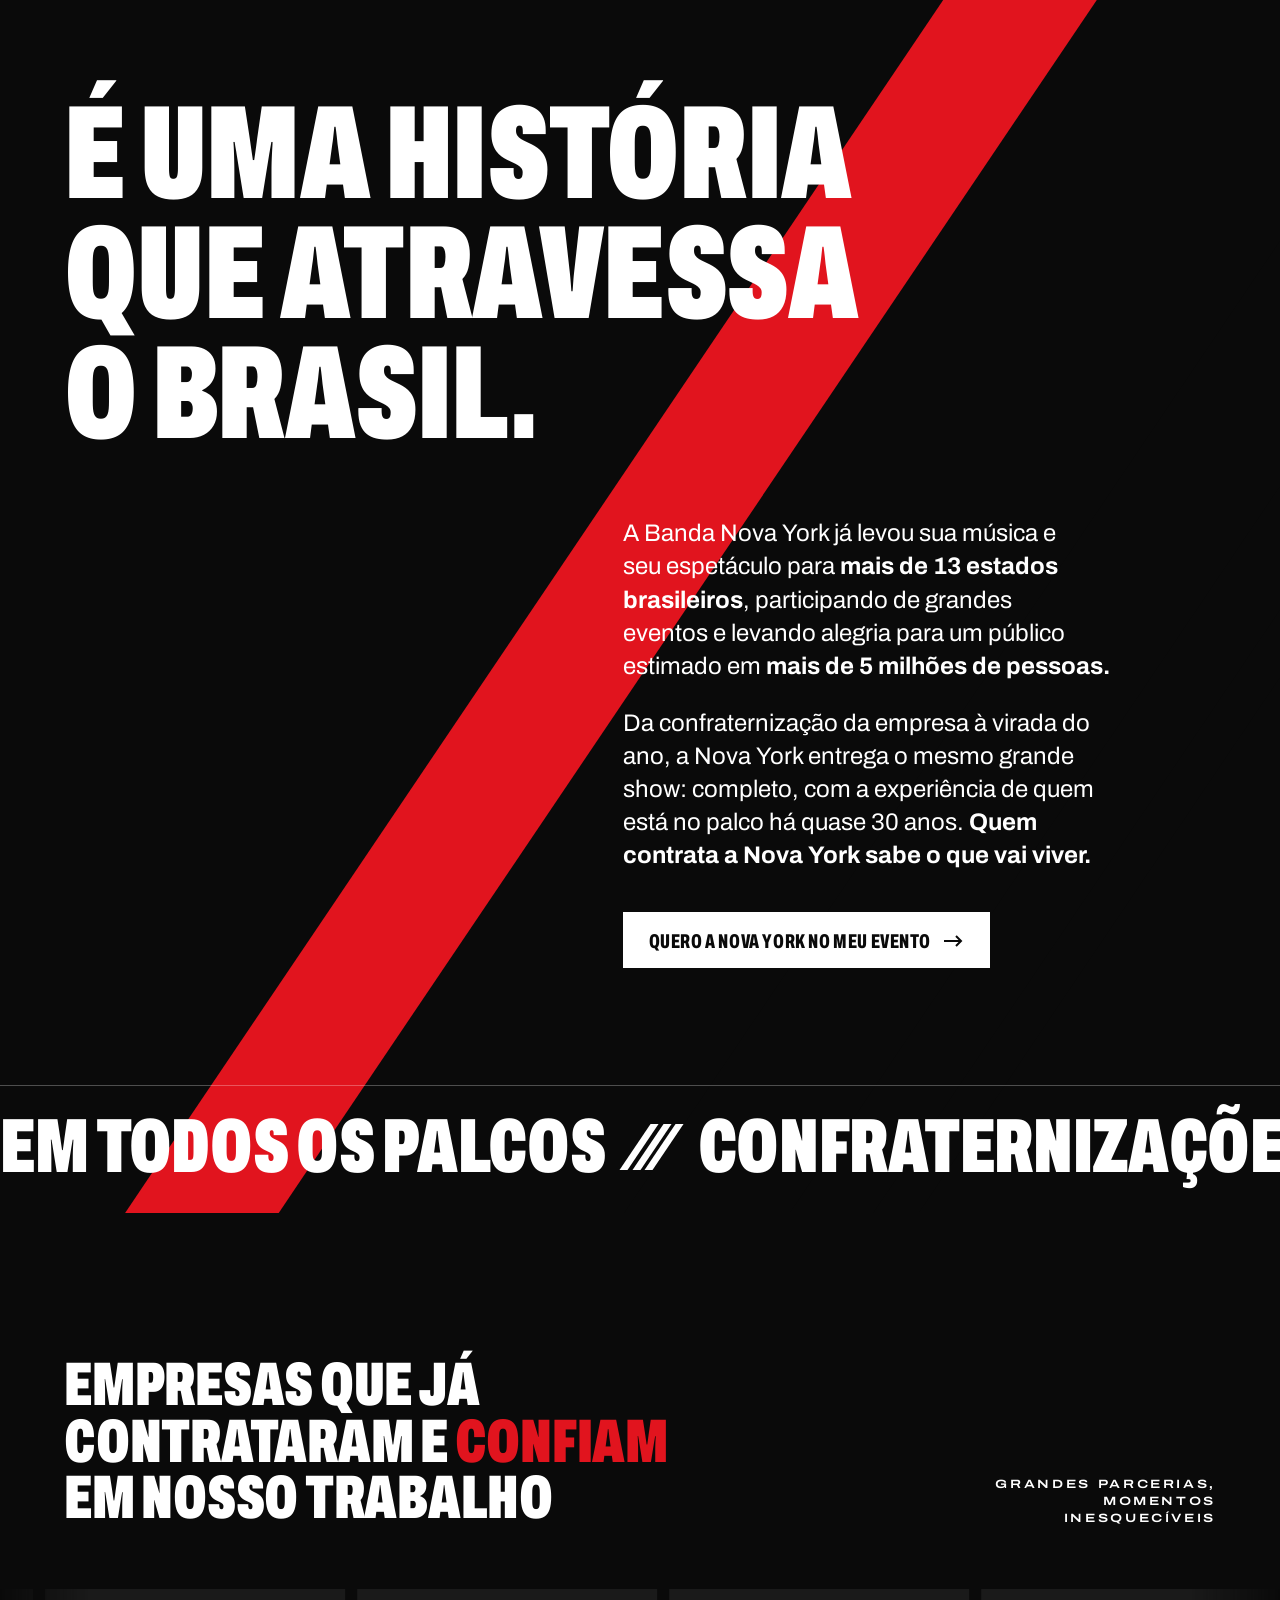
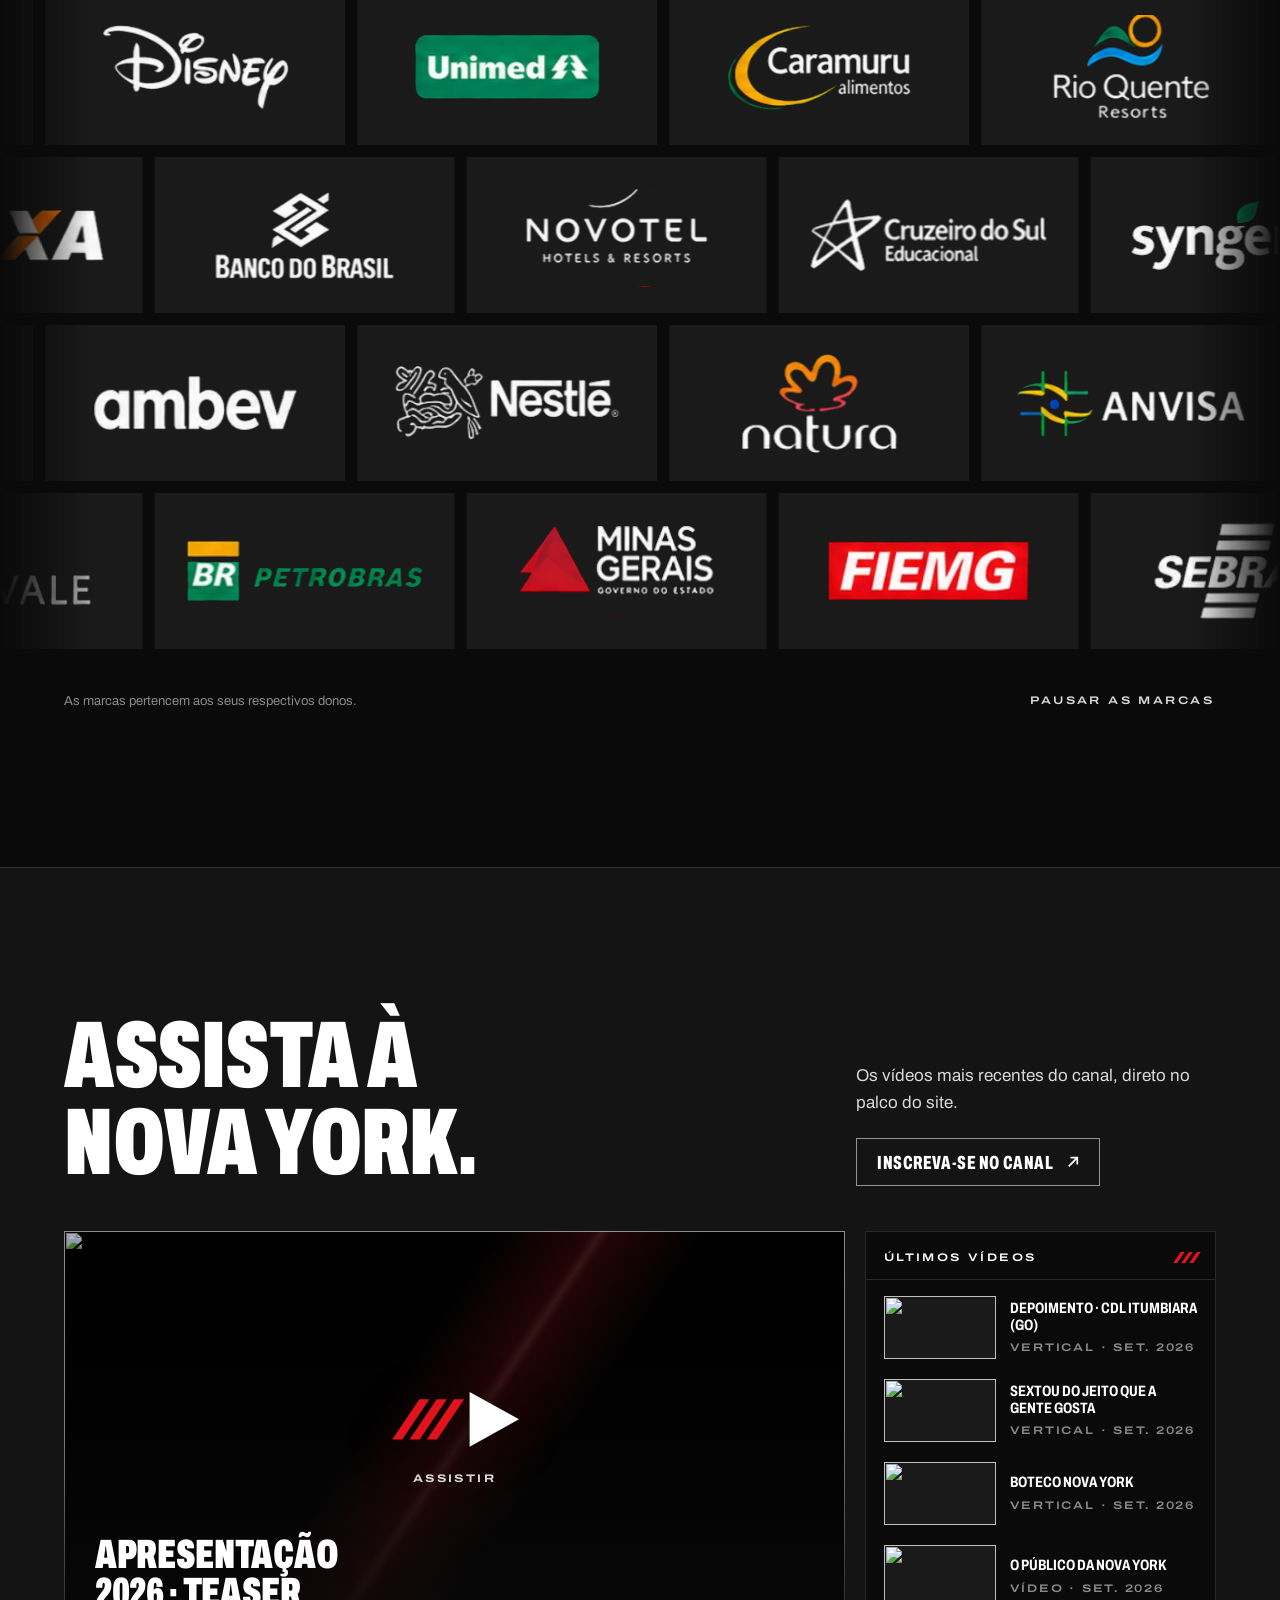
==== commit af4870b5: "Capa: o clique no convite para no manifesto, depois do feixe Co-Authored-By: Claude Opus 5.5 <norepl" ====
--- a/index.html
+++ b/index.html
@@ -37,8 +37,8 @@
 <link rel="icon" href="/favicon.ico" sizes="48x48">
 <link rel="apple-touch-icon" href="/apple-touch-icon.png">
 <link rel="preload" href="/assets/fonts/archivo-latin-wdth-normal.woff2" as="font" type="font/woff2" crossorigin fetchpriority="high">
-<link rel="stylesheet" href="/assets/css/site.css?v=19965ac16c">
-<link rel="modulepreload" href="/assets/js/main.js?v=19965ac16c">
+<link rel="stylesheet" href="/assets/css/site.css?v=9b175defd3">
+<link rel="modulepreload" href="/assets/js/main.js?v=9b175defd3">
 <link rel="modulepreload" href="/assets/js/core/audio.js">
 <link rel="modulepreload" href="/assets/js/core/bus.js">
 <link rel="modulepreload" href="/assets/js/core/env.js">
@@ -651,6 +651,6 @@
 <script src="/assets/vendor/ScrollTrigger.min.js?v=dba815c8d0" defer></script>
 <script src="/assets/vendor/Flip.min.js?v=dba815c8d0" defer></script>
 <script src="/assets/vendor/lenis.min.js?v=dba815c8d0" defer></script>
-<script type="module" src="/assets/js/main.js?v=19965ac16c"></script>
+<script type="module" src="/assets/js/main.js?v=9b175defd3"></script>
 </body>
 </html>
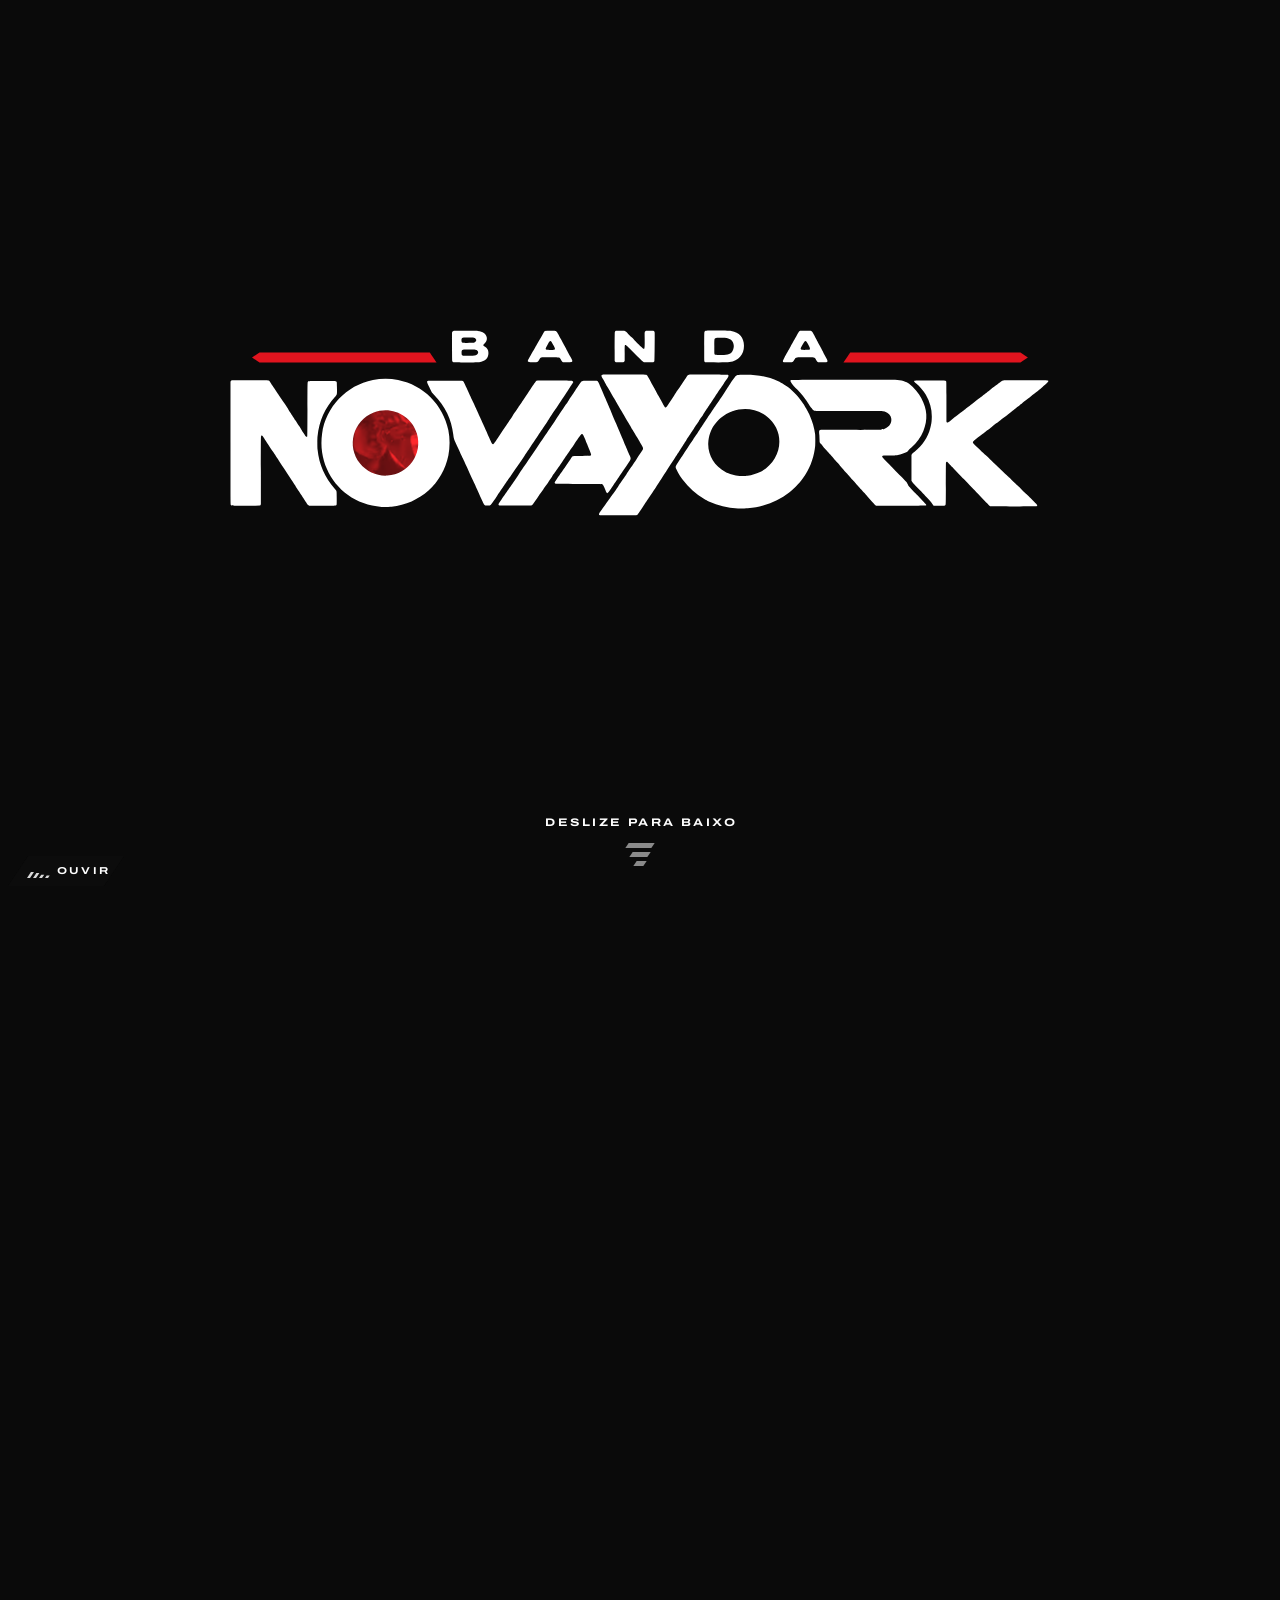
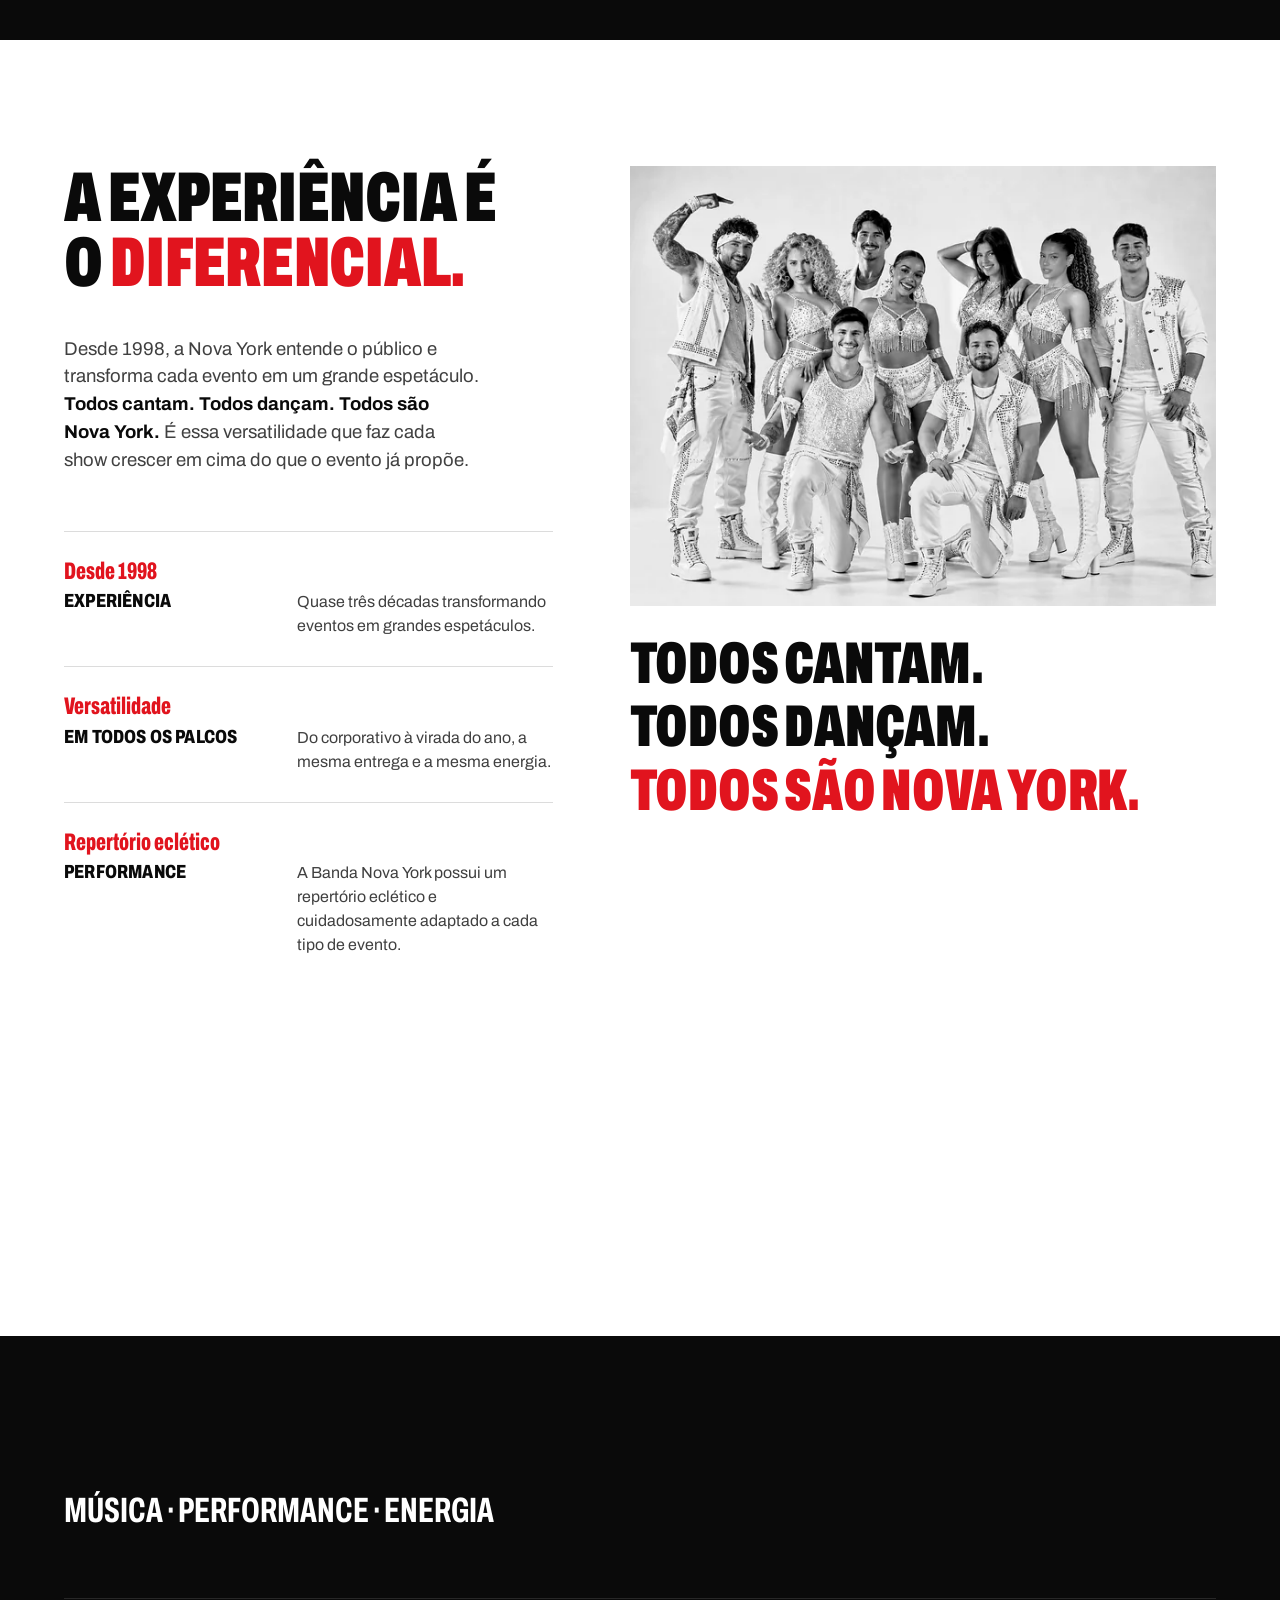
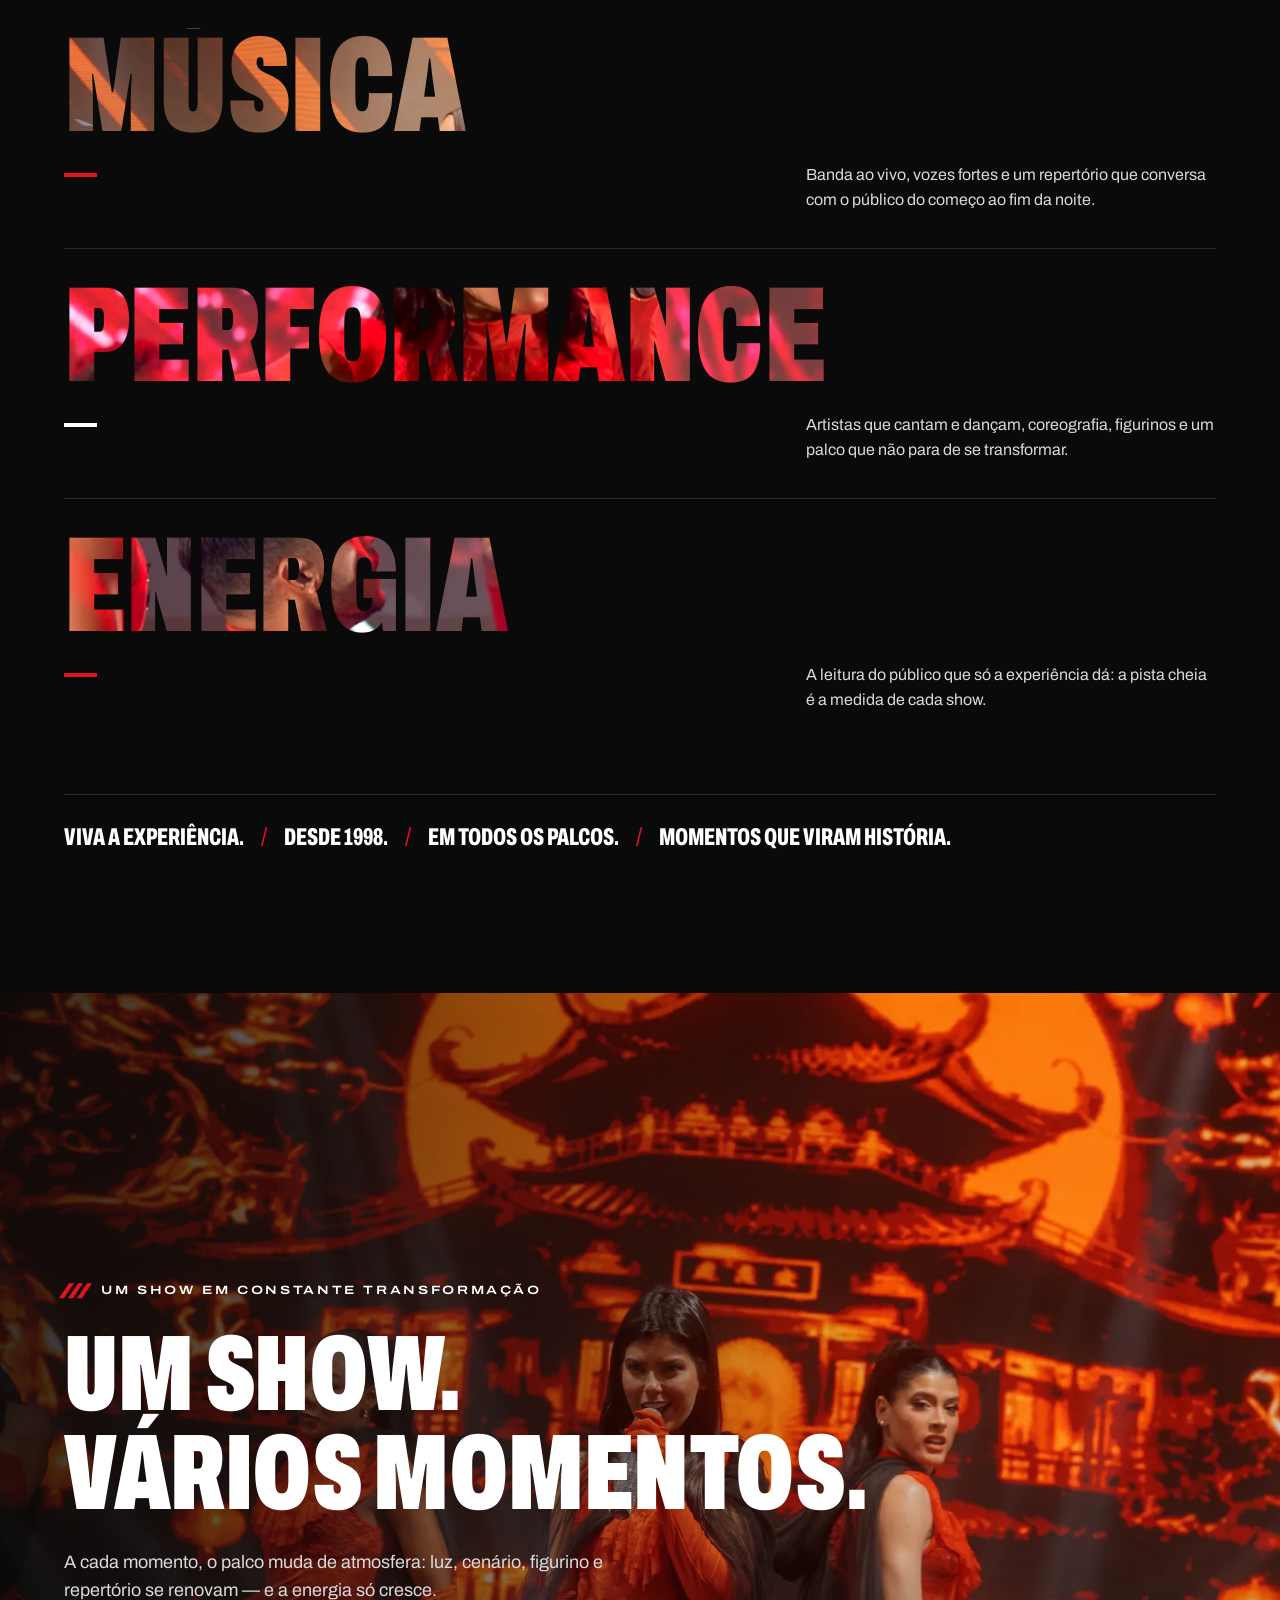
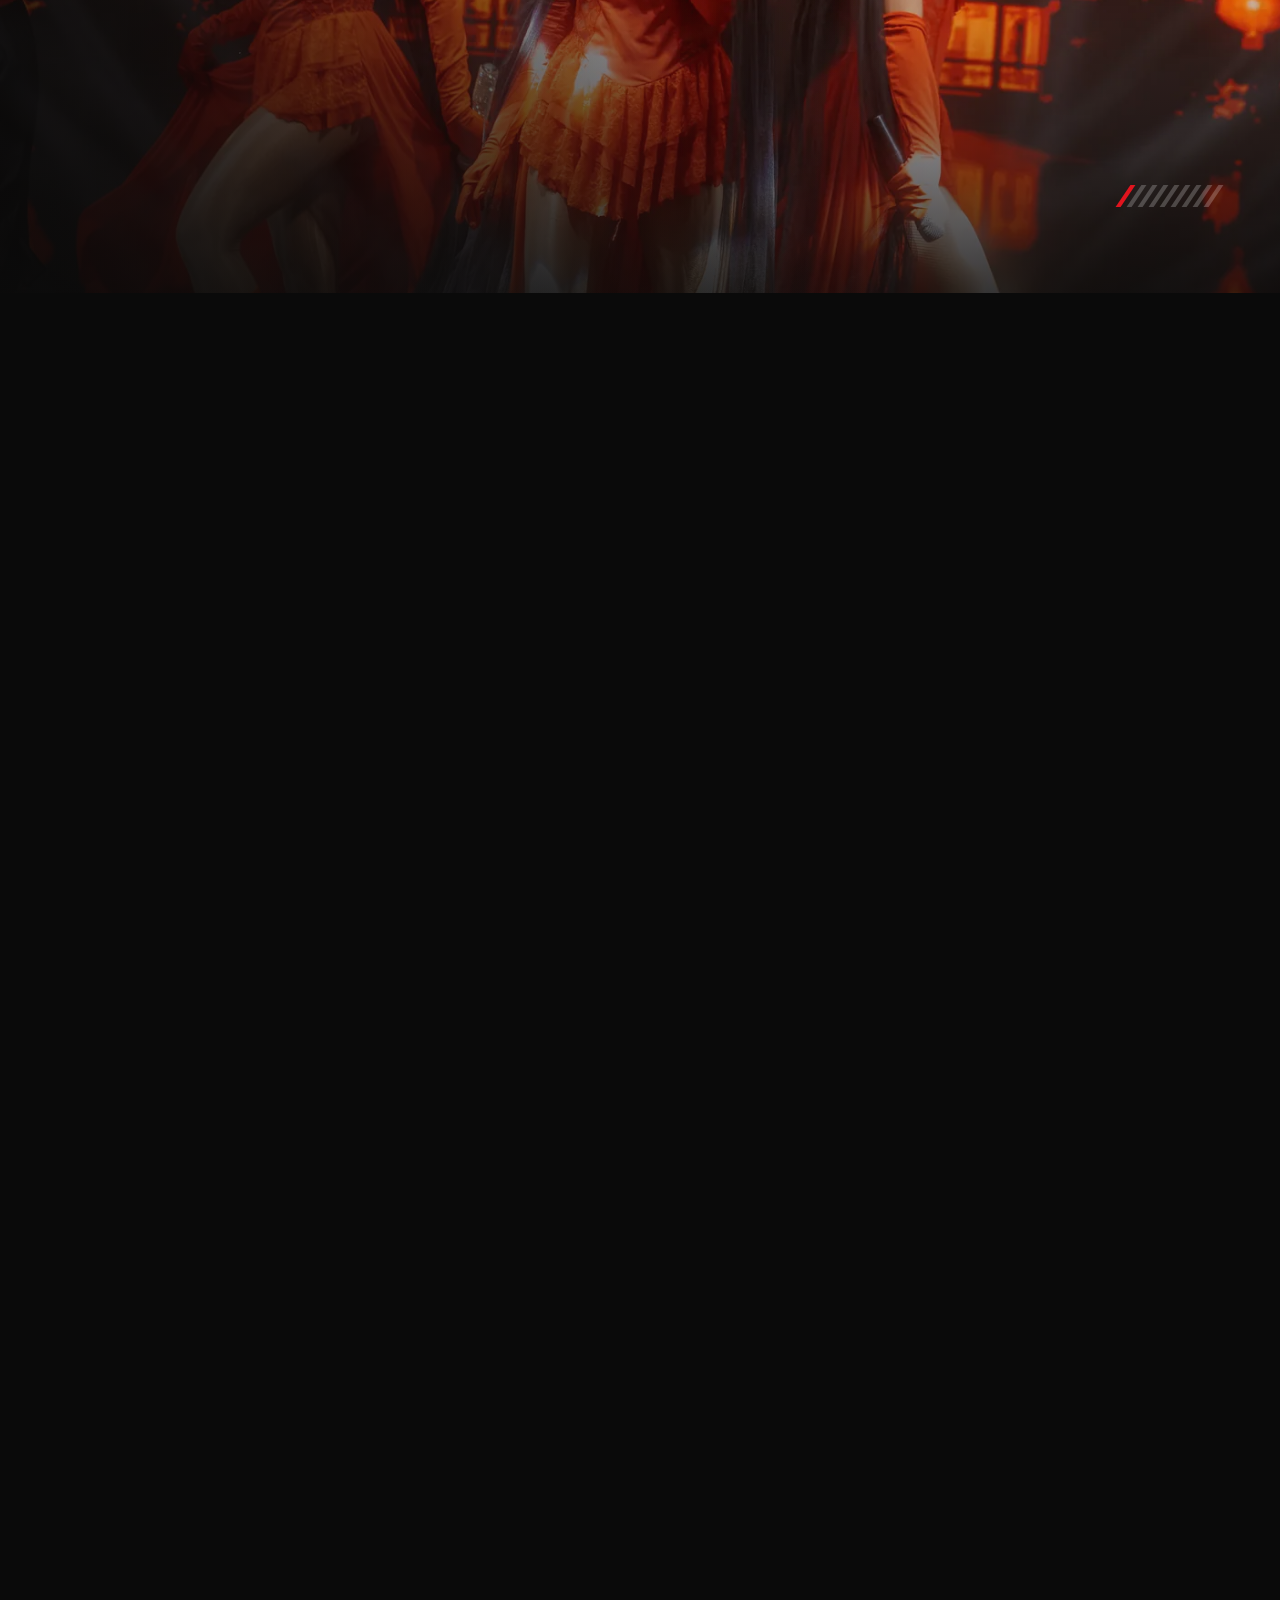
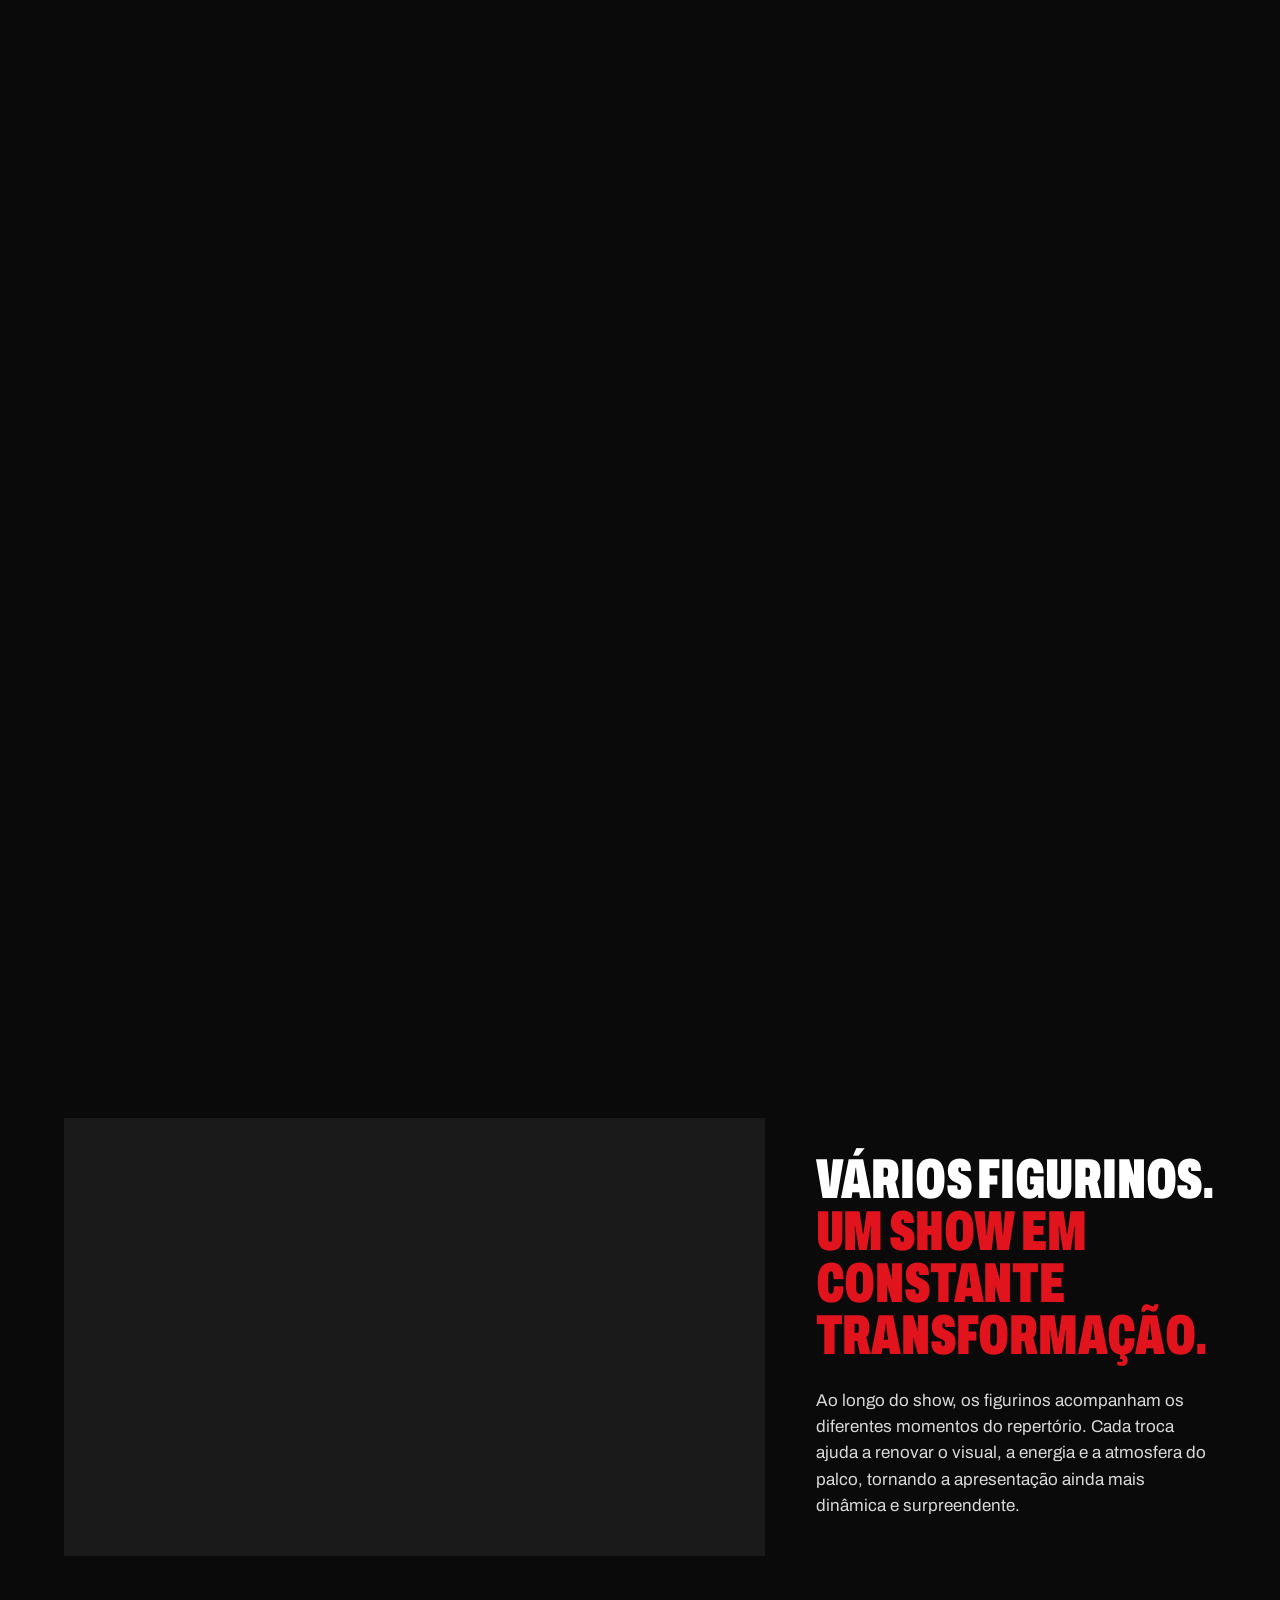
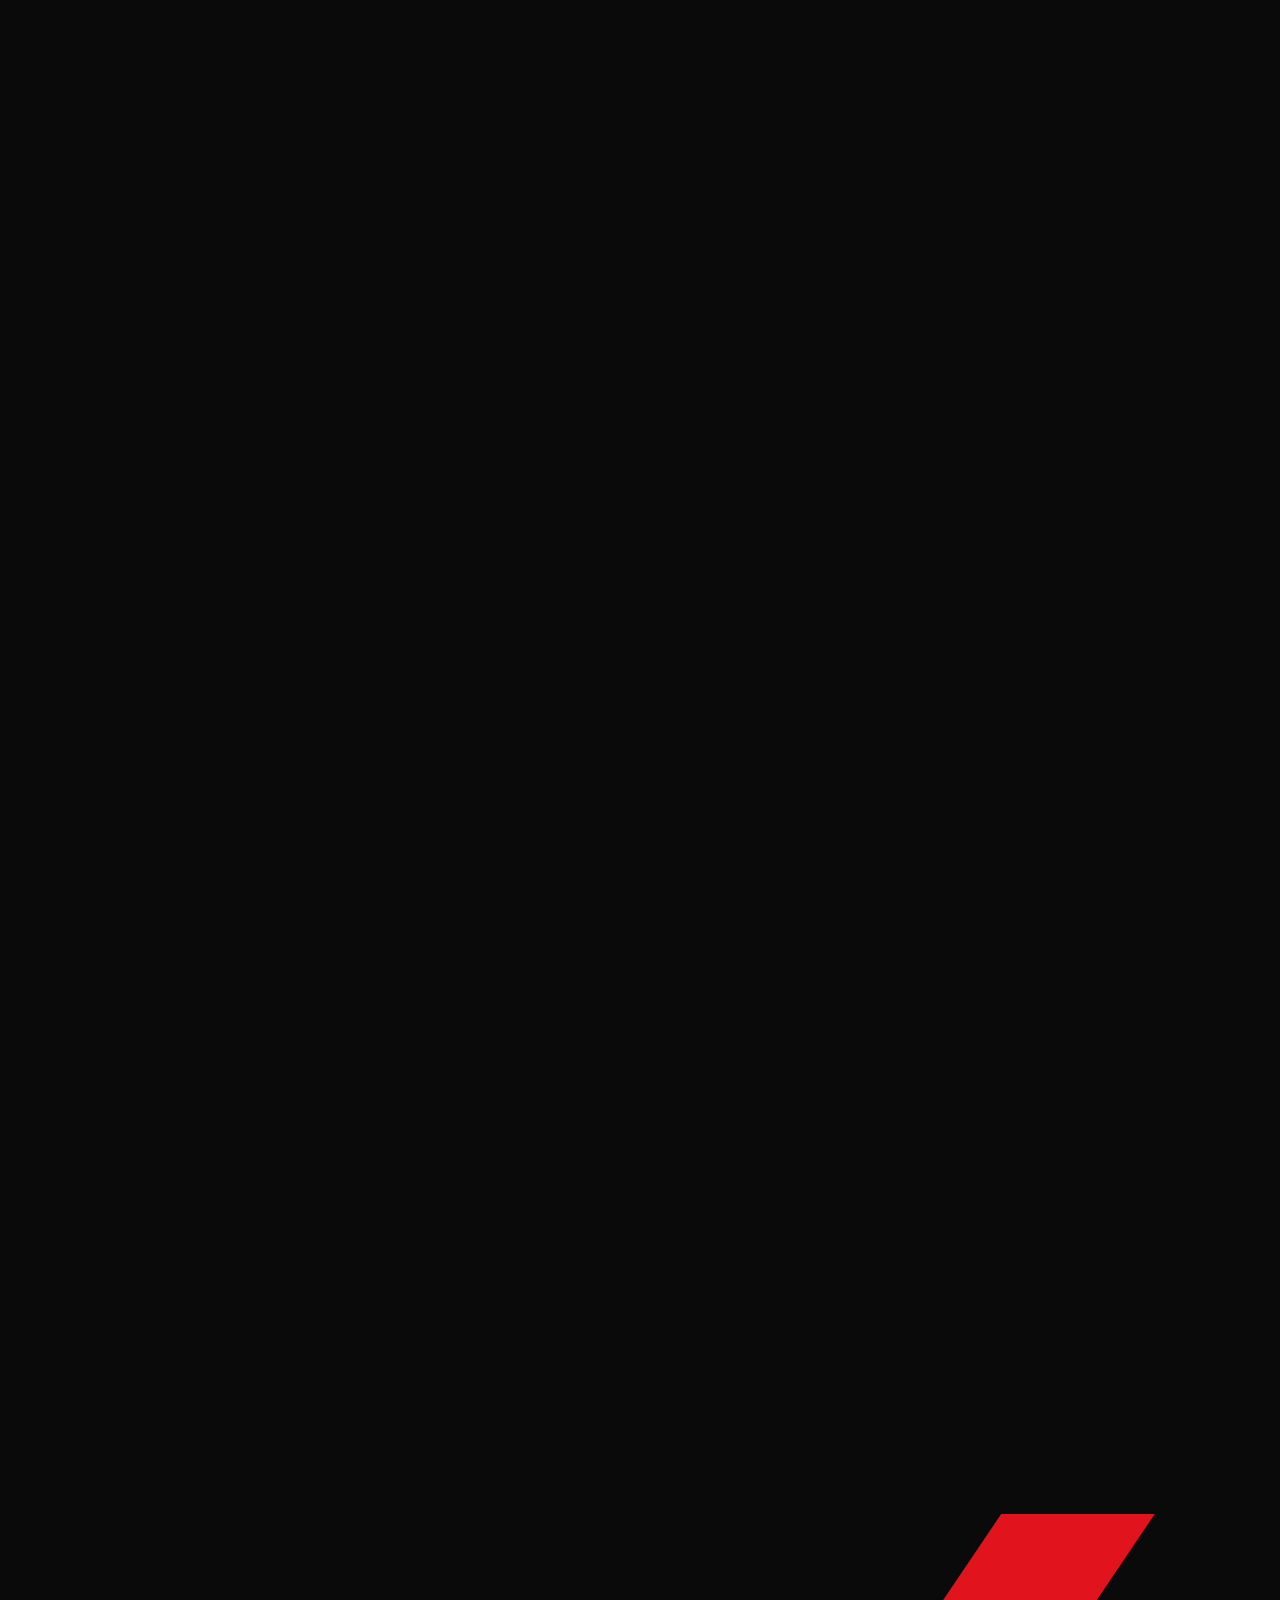
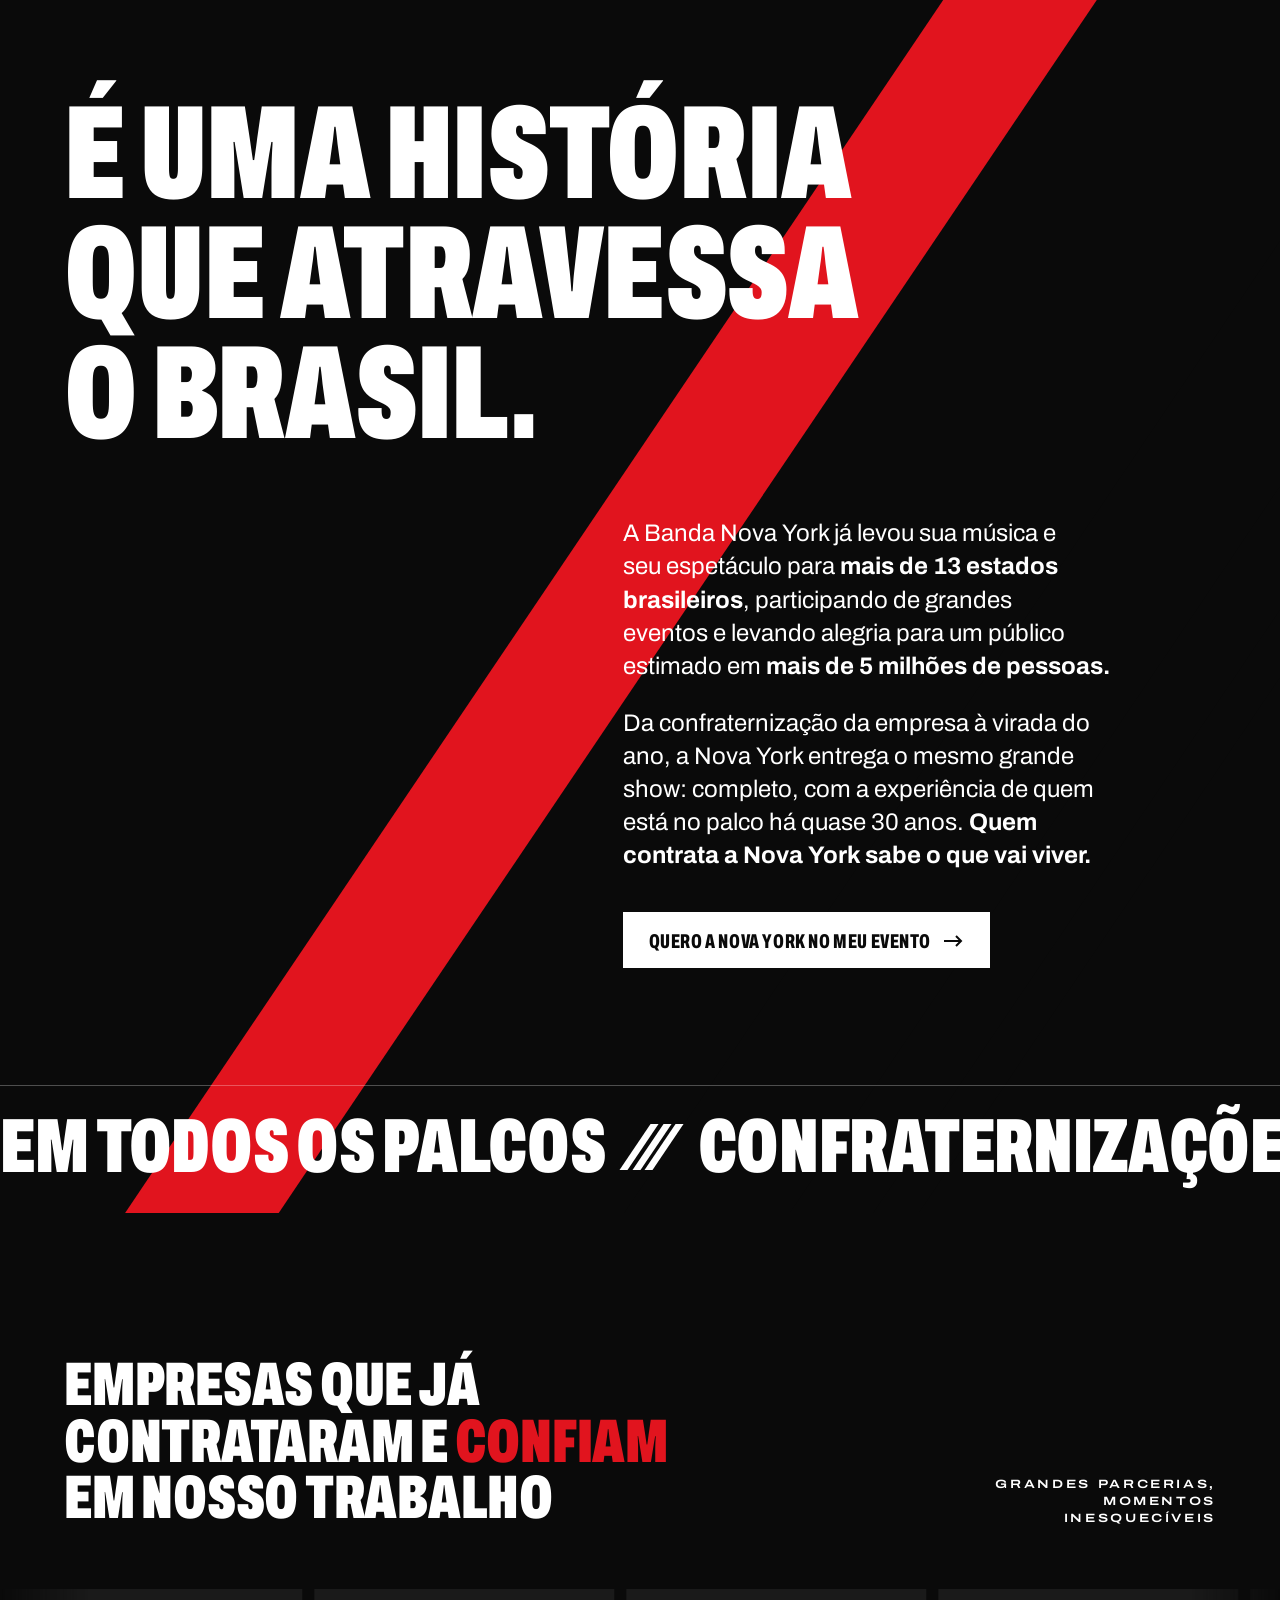
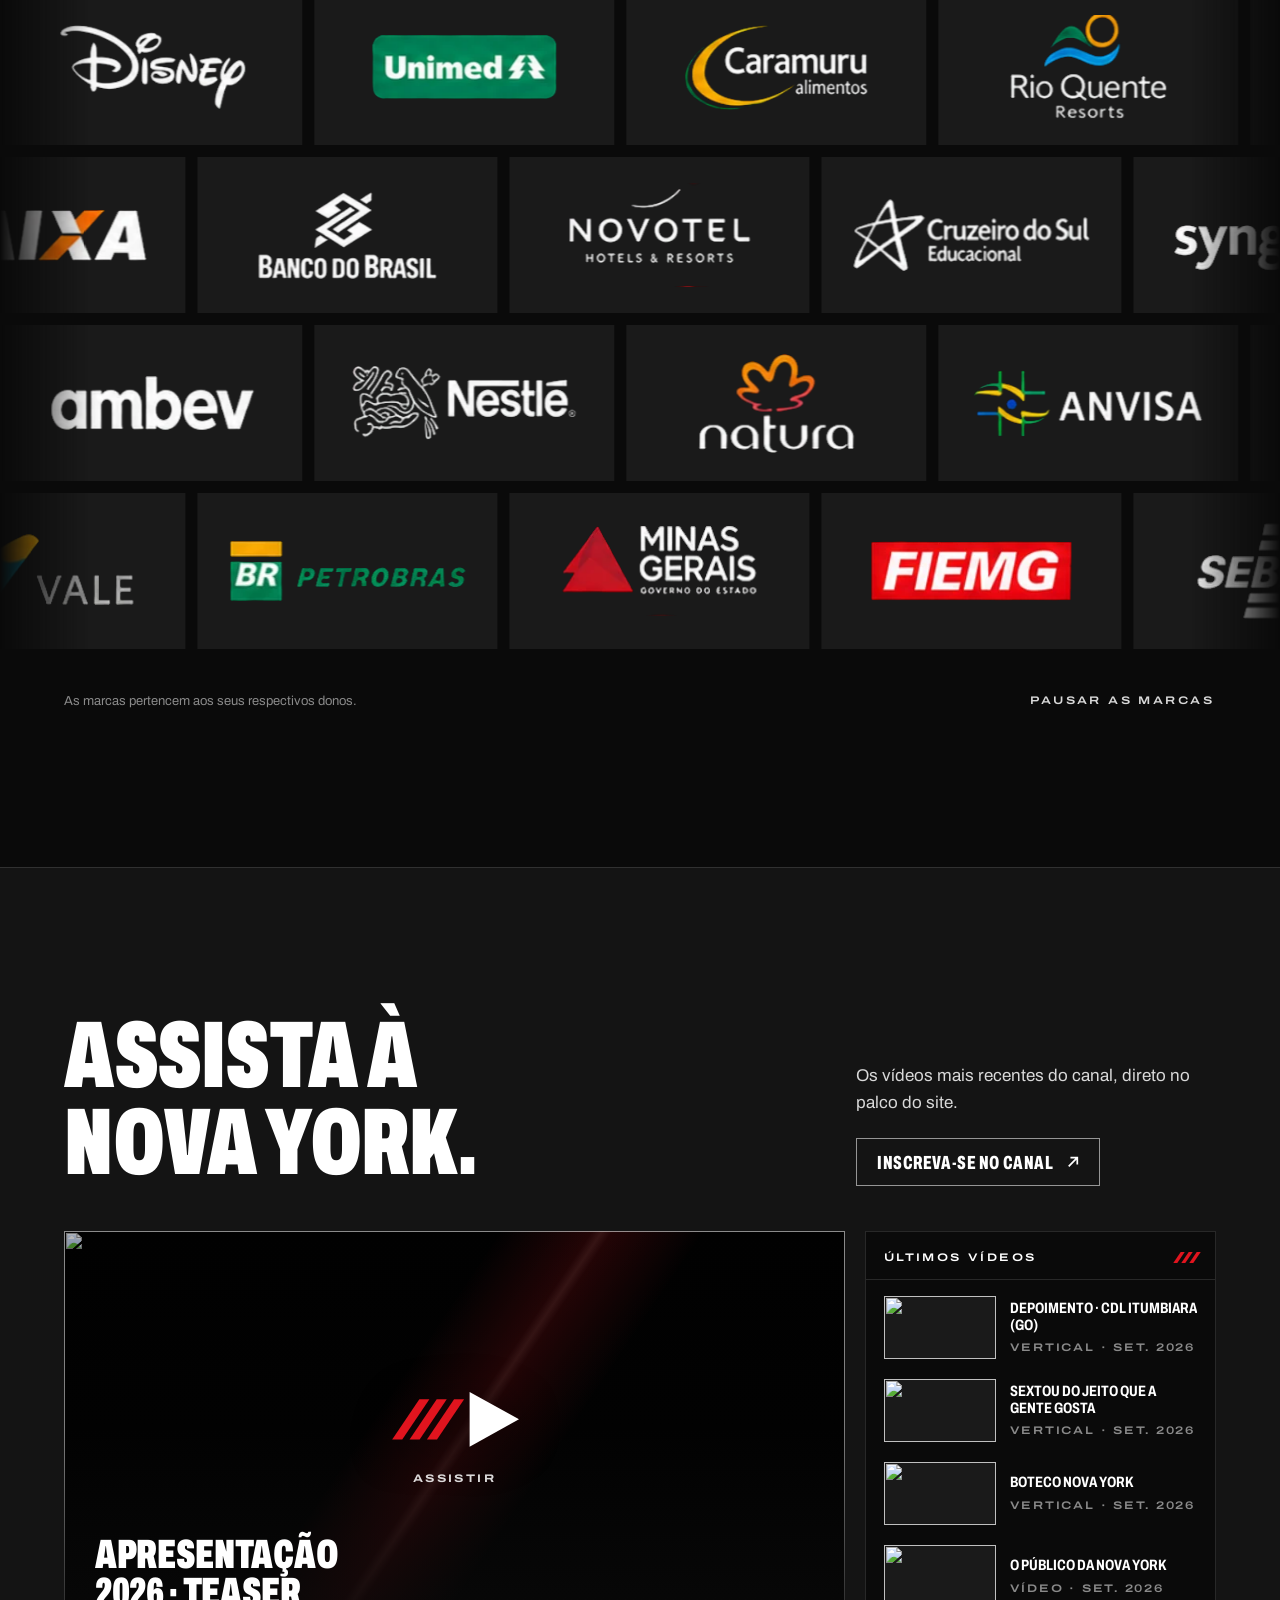
==== commit b5fb6d13: "Domínio na Vercel: www.bandanovayork.com.br como endereço principal Igual à configuração de domínios" ====
--- a/index.html
+++ b/index.html
@@ -2,14 +2,18 @@
 <html lang="pt-BR" class="no-js">
 <head>
 <meta charset="utf-8">
-<meta http-equiv="Content-Security-Policy" content="default-src 'self'; script-src 'self' 'sha256-UUd0dSsktBOM2Xo2XGNhoeUzzuBP/Q23EqhopdxNb2E=' 'sha256-R9Hj7UOShNdUe1rodRt95CDGQpsoYSyf8yY0xmWpwaQ=' https://www.youtube.com/iframe_api https://www.youtube.com/s/player/; style-src 'self' 'unsafe-inline'; img-src 'self' data: https://i.ytimg.com; media-src 'self'; font-src 'self'; connect-src 'self'; frame-src https://www.youtube-nocookie.com https://www.youtube.com; manifest-src 'self'; worker-src 'none'; object-src 'none'; base-uri 'none'; form-action 'self'">
+<meta http-equiv="Content-Security-Policy" content="default-src 'self'; script-src 'self' 'sha256-axtpyci4gVhHPx+ibeVhrMedeDj0N2nfNcZXJhJxuQg=' 'sha256-Q/kWxQR4kWSIsnChMsu0IJxs1EoMtzVrj2XgGxP06WA=' https://www.youtube.com/iframe_api https://www.youtube.com/s/player/; style-src 'self' 'unsafe-inline'; img-src 'self' data: https://i.ytimg.com; media-src 'self'; font-src 'self'; connect-src 'self'; frame-src https://www.youtube-nocookie.com https://www.youtube.com; manifest-src 'self'; worker-src 'none'; object-src 'none'; base-uri 'none'; form-action 'self'">
 <meta name="referrer" content="strict-origin-when-cross-origin">
 <meta name="viewport" content="width=device-width, initial-scale=1, viewport-fit=cover">
 <style>html{background:#0a0a0a}</style>
 <script>
   (function (d, w) {
     var h = d.documentElement, l = w.location;
-    if (/(^|\.)bandanovayork\.com\.br$/.test(l.hostname) && (l.protocol !== 'https:' || l.hostname !== 'bandanovayork.com.br')) { l.replace('https://bandanovayork.com.br' + l.pathname + l.search + l.hash); return; }
+    // http, ou o endereço sem www, vai para https://www.bandanovayork.com.br (com trava: não repete em menos de 10 s, nunca entra em ciclo)
+    if (/(^|\.)bandanovayork\.com\.br$/.test(l.hostname) && (l.protocol !== 'https:' || l.hostname !== 'www.bandanovayork.com.br')) {
+      var t = 0; try { t = +sessionStorage.getItem('ny-ir') || 0; sessionStorage.setItem('ny-ir', Date.now()); } catch (e) {}
+      if (Date.now() - t > 1e4) { l.replace('https://www.bandanovayork.com.br' + l.pathname + l.search + l.hash); return; }
+    }
     h.className = h.className.replace('no-js', 'js');
     try { if (sessionStorage.getItem('ny-intro')) h.classList.add('intro-seen'); } catch (e) {}
     if (matchMedia('(prefers-reduced-motion: reduce)').matches) h.classList.add('reduce');
@@ -21,14 +25,14 @@
 <meta name="description" content="A Nova York não é apenas uma banda. É música, performance e energia em um grande show. Desde 1998, em todos os palcos. Base em Uberlândia (MG).">
 <meta name="theme-color" content="#0A0A0A">
 <meta name="color-scheme" content="dark light">
-<link rel="canonical" href="https://bandanovayork.com.br/">
+<link rel="canonical" href="https://www.bandanovayork.com.br/">
 <meta property="og:type" content="website">
 <meta property="og:locale" content="pt_BR">
 <meta property="og:site_name" content="Banda Nova York">
 <meta property="og:title" content="Banda Nova York · Música, performance e energia em um grande show">
 <meta property="og:description" content="Desde 1998, a Nova York transforma cada evento em um grande espetáculo. Todos cantam, todos dançam. Em todos os palcos.">
-<meta property="og:url" content="https://bandanovayork.com.br/">
-<meta property="og:image" content="https://bandanovayork.com.br/assets/media/og.jpg">
+<meta property="og:url" content="https://www.bandanovayork.com.br/">
+<meta property="og:image" content="https://www.bandanovayork.com.br/assets/media/og.jpg">
 <meta property="og:image:width" content="1200">
 <meta property="og:image:height" content="630">
 <meta property="og:image:alt" content="Banda Nova York no palco, com o logotipo da banda">
@@ -51,9 +55,9 @@
 <link rel="modulepreload" href="/assets/js/scenes/opening.js">
 <link rel="modulepreload" href="/assets/js/scenes/sections.js">
 <script type="application/ld+json">
-{"@context":"https://schema.org","@type":"MusicGroup","name":"Banda Nova York","alternateName":"Nova York","foundingDate":"1998","slogan":"Música · Performance · Energia","description":"A Nova York não é apenas uma banda. É música, performance e energia em um grande show.","url":"https://bandanovayork.com.br/","logo":"https://bandanovayork.com.br/assets/brand/BNY_logo_principal_preto.svg","image":"https://bandanovayork.com.br/assets/media/og.jpg","location":{"@type":"Place","address":{"@type":"PostalAddress","addressLocality":"Uberlândia","addressRegion":"MG","addressCountry":"BR"}},"sameAs":["https://www.instagram.com/bandanovayork/","https://www.youtube.com/@bandanovayork"],"contactPoint":{"@type":"ContactPoint","contactType":"sales","telephone":"+55-34-99879-0035","areaServed":"BR","availableLanguage":"Portuguese"}}
+{"@context":"https://schema.org","@type":"MusicGroup","name":"Banda Nova York","alternateName":"Nova York","foundingDate":"1998","slogan":"Música · Performance · Energia","description":"A Nova York não é apenas uma banda. É música, performance e energia em um grande show.","url":"https://www.bandanovayork.com.br/","logo":"https://www.bandanovayork.com.br/assets/brand/BNY_logo_principal_preto.svg","image":"https://www.bandanovayork.com.br/assets/media/og.jpg","location":{"@type":"Place","address":{"@type":"PostalAddress","addressLocality":"Uberlândia","addressRegion":"MG","addressCountry":"BR"}},"sameAs":["https://www.instagram.com/bandanovayork/","https://www.youtube.com/@bandanovayork"],"contactPoint":{"@type":"ContactPoint","contactType":"sales","telephone":"+55-34-99879-0035","areaServed":"BR","availableLanguage":"Portuguese"}}
 </script>
-<script type="application/json" id="ny-config">{"siteUrl": "https://bandanovayork.com.br", "whatsapp": "5534998790035", "whatsappFmt": "(34) 9 9879-0035", "channelId": "UCI7G43SicG2nEoRWxZ72fnA", "channelUrl": "https://www.youtube.com/@bandanovayork", "uploads": "UUI7G43SicG2nEoRWxZ72fnA", "playerMode": "clean", "newBadgeDays": 21, "codigo": "NY-SITE"}</script>
+<script type="application/json" id="ny-config">{"siteUrl": "https://www.bandanovayork.com.br", "whatsapp": "5534998790035", "whatsappFmt": "(34) 9 9879-0035", "channelId": "UCI7G43SicG2nEoRWxZ72fnA", "channelUrl": "https://www.youtube.com/@bandanovayork", "uploads": "UUI7G43SicG2nEoRWxZ72fnA", "playerMode": "clean", "newBadgeDays": 21, "codigo": "NY-SITE"}</script>
 </head>
 <body>
 <a class="skip" href="#experiencia">Pular para o conteúdo</a>
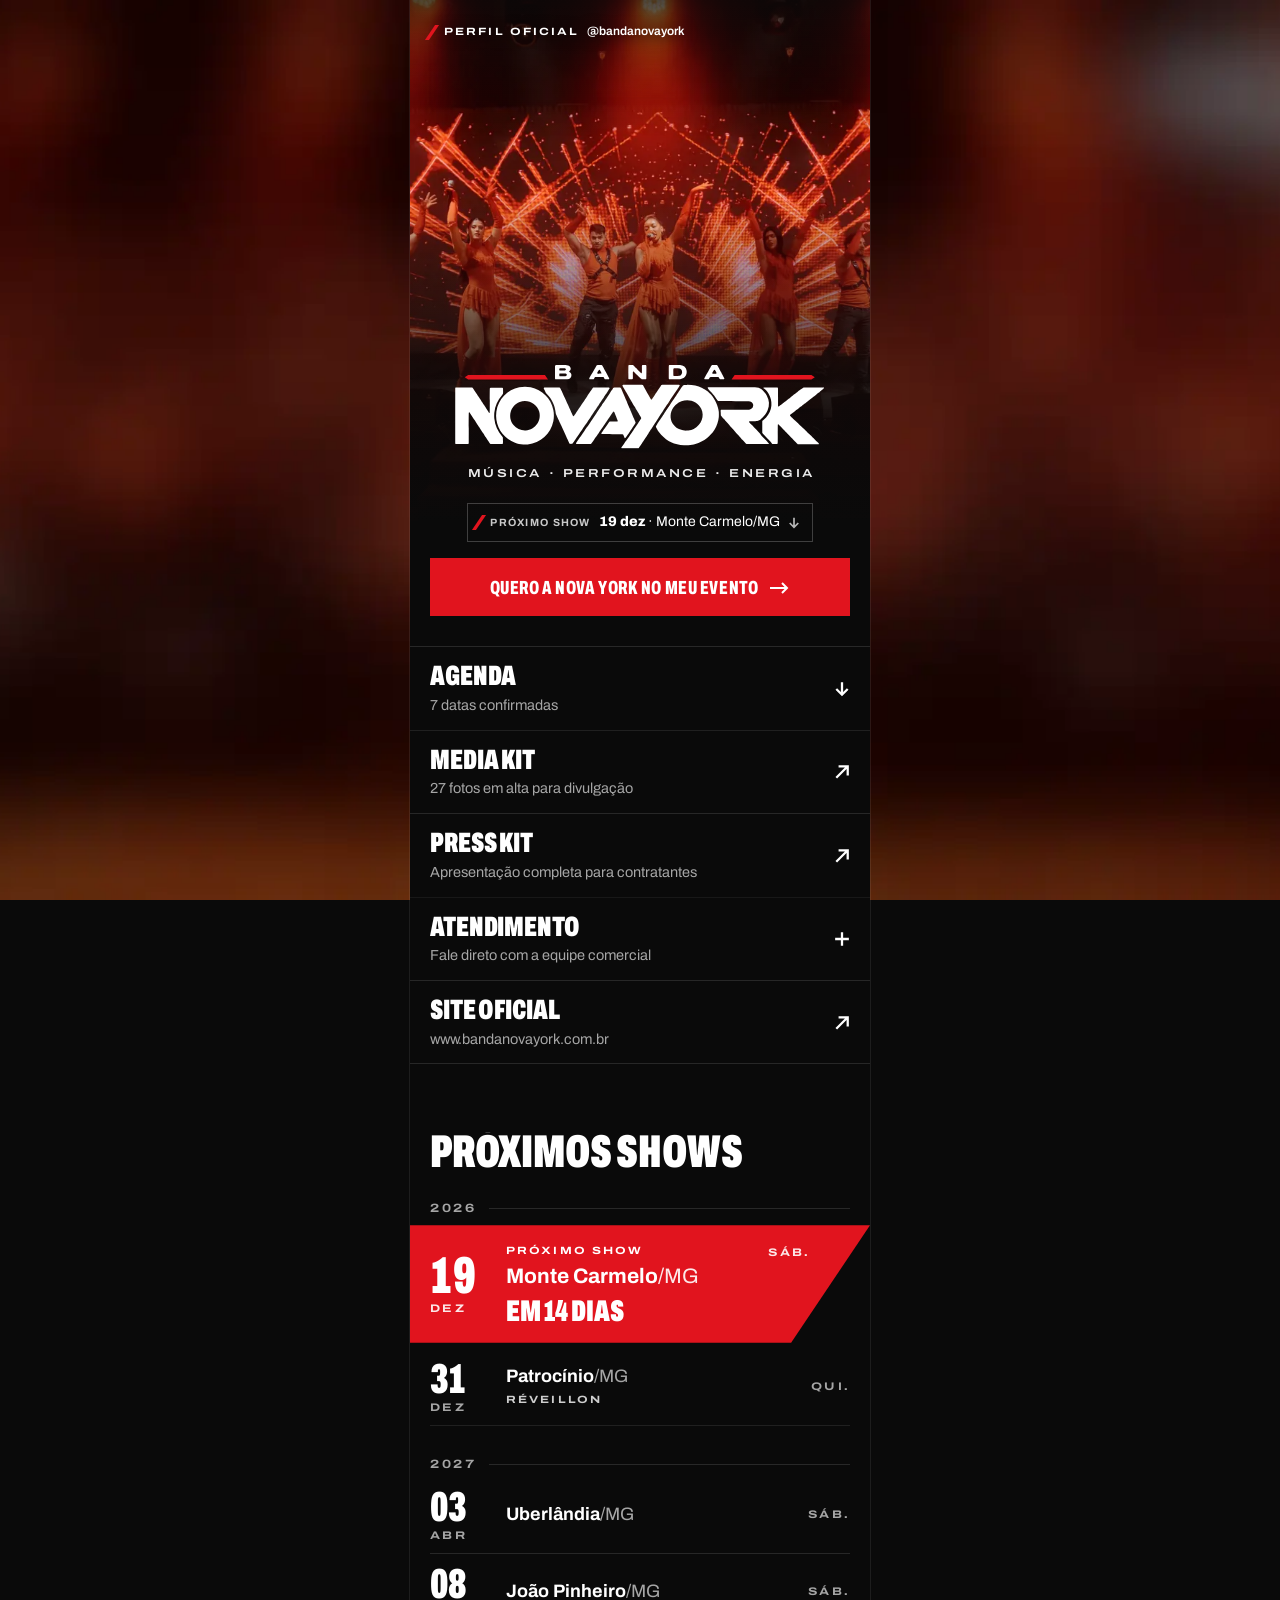
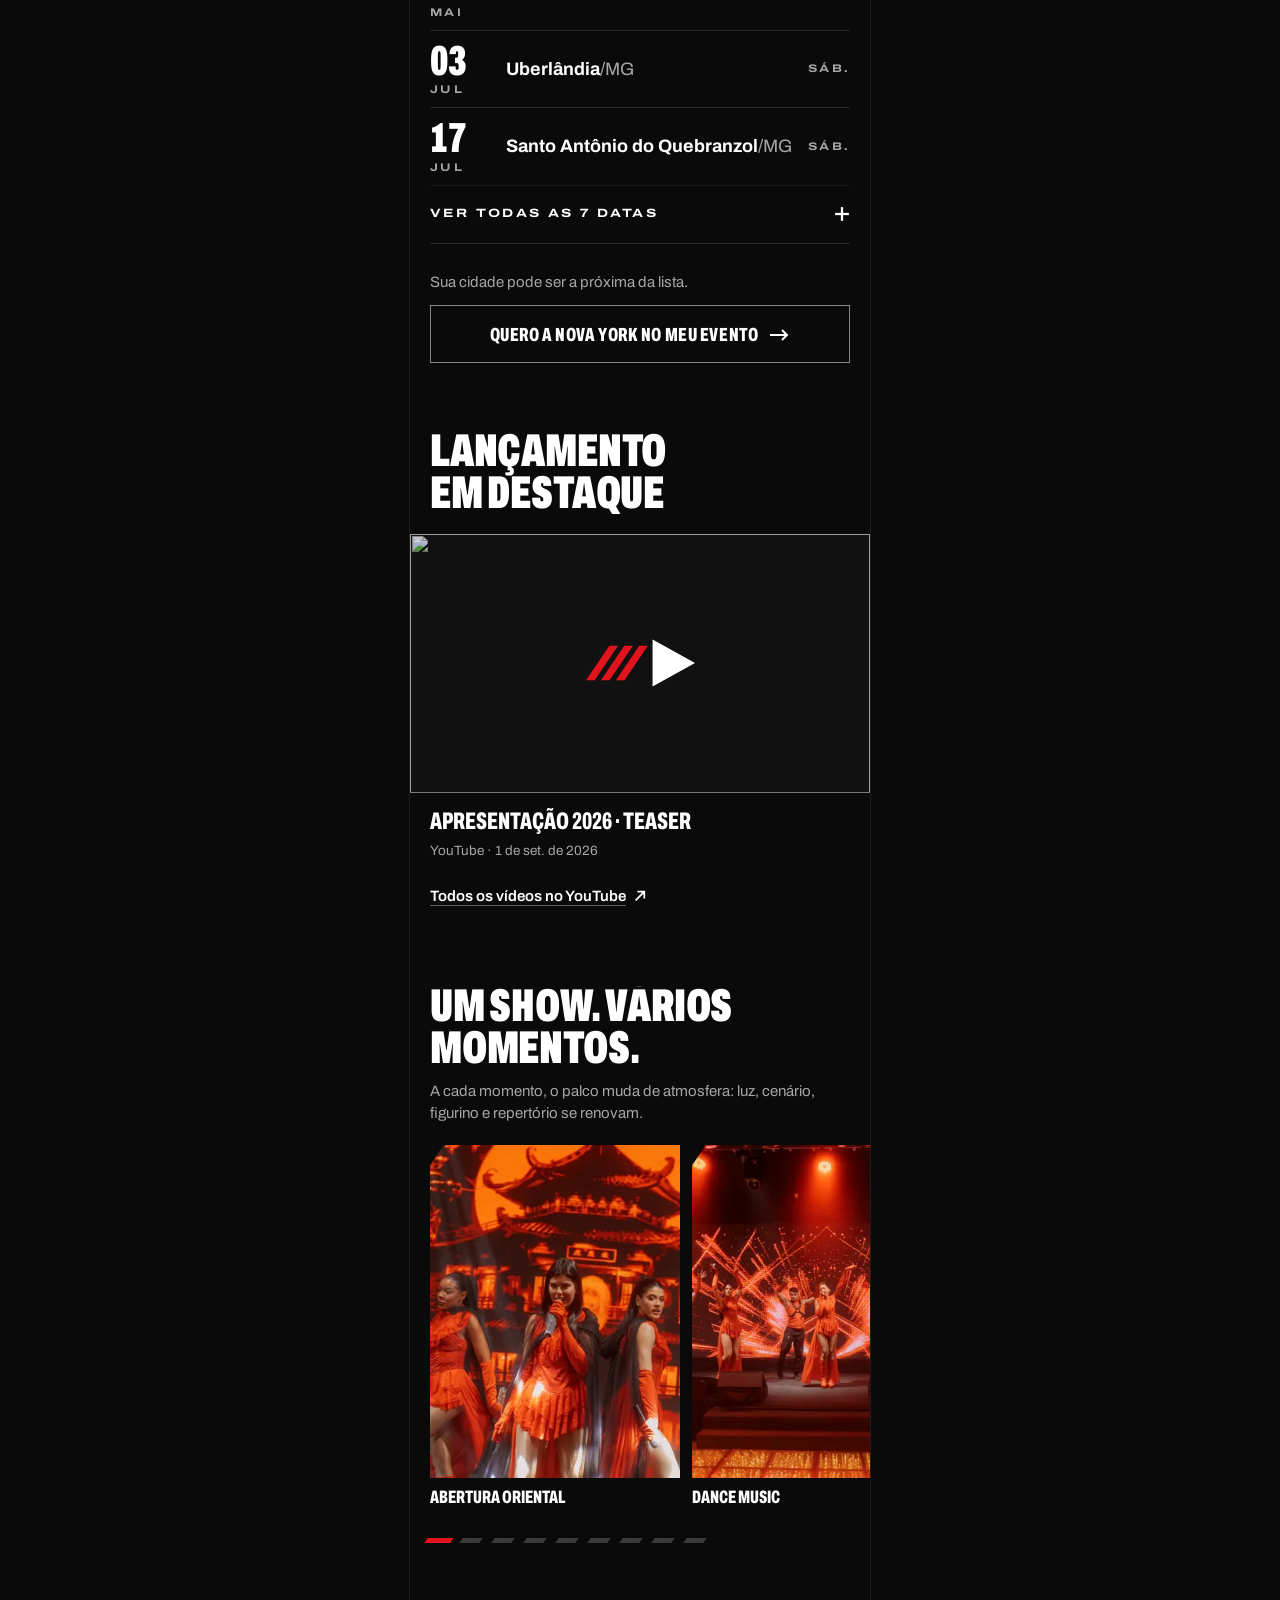
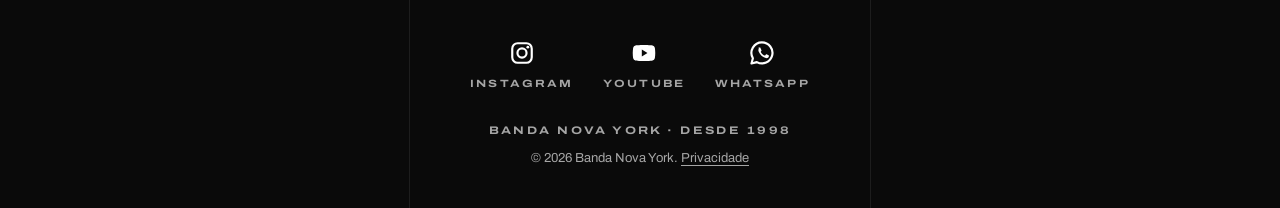
==== commit 146857ed: "Pacote da página de links para app.bandanovayork.com.br (Artlab) Co-Authored-By: Claude Opus 5.5 <no" ====
--- a/index.html
+++ b/index.html
@@ -2,659 +2,194 @@
 <html lang="pt-BR" class="no-js">
 <head>
 <meta charset="utf-8">
-<meta http-equiv="Content-Security-Policy" content="default-src 'self'; script-src 'self' 'sha256-axtpyci4gVhHPx+ibeVhrMedeDj0N2nfNcZXJhJxuQg=' 'sha256-Q/kWxQR4kWSIsnChMsu0IJxs1EoMtzVrj2XgGxP06WA=' https://www.youtube.com/iframe_api https://www.youtube.com/s/player/; style-src 'self' 'unsafe-inline'; img-src 'self' data: https://i.ytimg.com; media-src 'self'; font-src 'self'; connect-src 'self'; frame-src https://www.youtube-nocookie.com https://www.youtube.com; manifest-src 'self'; worker-src 'none'; object-src 'none'; base-uri 'none'; form-action 'self'">
+<meta http-equiv="Content-Security-Policy" content="default-src 'self'; script-src 'self'; style-src 'self' 'unsafe-inline'; img-src 'self' data: https://i.ytimg.com; media-src 'self'; font-src 'self'; connect-src 'self'; frame-src https://www.youtube-nocookie.com https://www.youtube.com; manifest-src 'self'; worker-src 'none'; object-src 'none'; base-uri 'none'; form-action 'self'">
 <meta name="referrer" content="strict-origin-when-cross-origin">
 <meta name="viewport" content="width=device-width, initial-scale=1, viewport-fit=cover">
-<style>html{background:#0a0a0a}</style>
-<script>
-  (function (d, w) {
-    var h = d.documentElement, l = w.location;
-    // http, ou o endereço sem www, vai para https://www.bandanovayork.com.br (com trava: não repete em menos de 10 s, nunca entra em ciclo)
-    if (/(^|\.)bandanovayork\.com\.br$/.test(l.hostname) && (l.protocol !== 'https:' || l.hostname !== 'www.bandanovayork.com.br')) {
-      var t = 0; try { t = +sessionStorage.getItem('ny-ir') || 0; sessionStorage.setItem('ny-ir', Date.now()); } catch (e) {}
-      if (Date.now() - t > 1e4) { l.replace('https://www.bandanovayork.com.br' + l.pathname + l.search + l.hash); return; }
-    }
-    h.className = h.className.replace('no-js', 'js');
-    try { if (sessionStorage.getItem('ny-intro')) h.classList.add('intro-seen'); } catch (e) {}
-    if (matchMedia('(prefers-reduced-motion: reduce)').matches) h.classList.add('reduce');
-    // os módulos rodam antes do DOMContentLoaded: se o site não subiu até ali (erro, bloqueio, navegador antigo), fica a versão sem JS
-    d.addEventListener('DOMContentLoaded', function () { if (!w.__nyBoot) h.className = h.className.replace(/\bjs\b/, 'no-js'); });
-  })(document, window);
-</script>
-<title>Banda Nova York · Música, performance e energia</title>
-<meta name="description" content="A Nova York não é apenas uma banda. É música, performance e energia em um grande show. Desde 1998, em todos os palcos. Base em Uberlândia (MG).">
+<title>Banda Nova York · Links oficiais</title>
+<meta name="description" content="Agenda, contratação, vídeos e media kit da Banda Nova York. Música, performance e energia em um grande show, desde 1998.">
+<link rel="canonical" href="https://app.bandanovayork.com.br/">
 <meta name="theme-color" content="#0A0A0A">
-<meta name="color-scheme" content="dark light">
-<link rel="canonical" href="https://www.bandanovayork.com.br/">
+<meta name="color-scheme" content="dark">
 <meta property="og:type" content="website">
 <meta property="og:locale" content="pt_BR">
-<meta property="og:site_name" content="Banda Nova York">
-<meta property="og:title" content="Banda Nova York · Música, performance e energia em um grande show">
-<meta property="og:description" content="Desde 1998, a Nova York transforma cada evento em um grande espetáculo. Todos cantam, todos dançam. Em todos os palcos.">
-<meta property="og:url" content="https://www.bandanovayork.com.br/">
+<meta property="og:title" content="Banda Nova York · Links oficiais">
+<meta property="og:description" content="Agenda dos próximos shows, contratação pelo WhatsApp, vídeos e media kit.">
+<meta property="og:url" content="https://app.bandanovayork.com.br/">
 <meta property="og:image" content="https://www.bandanovayork.com.br/assets/media/og.jpg">
-<meta property="og:image:width" content="1200">
-<meta property="og:image:height" content="630">
-<meta property="og:image:alt" content="Banda Nova York no palco, com o logotipo da banda">
 <meta name="twitter:card" content="summary_large_image">
+<link rel="icon" href="/favicon.ico" sizes="any">
 <link rel="icon" href="/assets/brand/favicon.svg" type="image/svg+xml">
-<link rel="icon" href="/favicon.ico" sizes="48x48">
 <link rel="apple-touch-icon" href="/apple-touch-icon.png">
-<link rel="preload" href="/assets/fonts/archivo-latin-wdth-normal.woff2" as="font" type="font/woff2" crossorigin fetchpriority="high">
-<link rel="stylesheet" href="/assets/css/site.css?v=9b175defd3">
-<link rel="modulepreload" href="/assets/js/main.js?v=9b175defd3">
-<link rel="modulepreload" href="/assets/js/core/audio.js">
-<link rel="modulepreload" href="/assets/js/core/bus.js">
-<link rel="modulepreload" href="/assets/js/core/env.js">
+<link rel="preconnect" href="https://i.ytimg.com">
+<link rel="dns-prefetch" href="https://www.youtube-nocookie.com">
+<link rel="preload" href="/assets/fonts/archivo-latin-wdth-normal.woff2" as="font" type="font/woff2" crossorigin>
+<link rel="preload" as="image" href="/links/hero-feixes-960.webp" imagesrcset="/links/hero-feixes-640.webp 640w, /links/hero-feixes-960.webp 960w, /links/hero-feixes-1280.webp 1280w" imagesizes="(min-width: 600px) 460px, 100vw" fetchpriority="high">
+<link rel="stylesheet" href="/links/links.css?v=2c56a433d4">
 <link rel="modulepreload" href="/assets/js/core/origem.js">
-<link rel="modulepreload" href="/assets/js/core/scroll.js">
-<link rel="modulepreload" href="/assets/js/features/contratar.js">
-<link rel="modulepreload" href="/assets/js/features/mediakit.js">
-<link rel="modulepreload" href="/assets/js/features/player.js">
-<link rel="modulepreload" href="/assets/js/scenes/header.js">
-<link rel="modulepreload" href="/assets/js/scenes/opening.js">
-<link rel="modulepreload" href="/assets/js/scenes/sections.js">
-<script type="application/ld+json">
-{"@context":"https://schema.org","@type":"MusicGroup","name":"Banda Nova York","alternateName":"Nova York","foundingDate":"1998","slogan":"Música · Performance · Energia","description":"A Nova York não é apenas uma banda. É música, performance e energia em um grande show.","url":"https://www.bandanovayork.com.br/","logo":"https://www.bandanovayork.com.br/assets/brand/BNY_logo_principal_preto.svg","image":"https://www.bandanovayork.com.br/assets/media/og.jpg","location":{"@type":"Place","address":{"@type":"PostalAddress","addressLocality":"Uberlândia","addressRegion":"MG","addressCountry":"BR"}},"sameAs":["https://www.instagram.com/bandanovayork/","https://www.youtube.com/@bandanovayork"],"contactPoint":{"@type":"ContactPoint","contactType":"sales","telephone":"+55-34-99879-0035","areaServed":"BR","availableLanguage":"Portuguese"}}
-</script>
-<script type="application/json" id="ny-config">{"siteUrl": "https://www.bandanovayork.com.br", "whatsapp": "5534998790035", "whatsappFmt": "(34) 9 9879-0035", "channelId": "UCI7G43SicG2nEoRWxZ72fnA", "channelUrl": "https://www.youtube.com/@bandanovayork", "uploads": "UUI7G43SicG2nEoRWxZ72fnA", "playerMode": "clean", "newBadgeDays": 21, "codigo": "NY-SITE"}</script>
+<script type="module" src="/links/links.js?v=2c56a433d4"></script>
 </head>
 <body>
-<a class="skip" href="#experiencia">Pular para o conteúdo</a>
-<button class="som is-off" type="button" aria-pressed="false" aria-label="Ouvir a trilha da Nova York" data-som hidden>
-  <span class="som__eq" aria-hidden="true"><i></i><i></i><i></i><i></i></span>
-  <span class="som__t larga" aria-hidden="true"><span class="t-off">Ouvir</span><span class="t-on">Pausar</span></span>
-</button>
+<a class="pular" href="#links">Pular para os links</a>
+<div class="app">
 
-
-<header class="hd is-hidden" data-hd>
-  <a class="hd__logo" href="#abertura" aria-label="Banda Nova York, voltar ao início">
-    <img src="/assets/brand/BNY_logo_pequeno_branco.svg" alt="" width="2121" height="365">
-  </a>
-  <nav class="hd__nav" aria-label="Principal">
-    <a href="#experiencia">O show</a>
-    <a href="#momentos">Momentos</a>
-    <a href="#videos">Vídeos</a>
-    <a href="#media-kit">Media kit</a>
-    <a href="#contratar">Contratar</a>
-  </nav>
-  <a class="btn btn--red btn--sm hd__cta" href="#contratar">Solicitar proposta <svg class="ico" viewBox="0 0 20 12" aria-hidden="true" focusable="false"><path d="M0 6h17M12 1l5 5-5 5" fill="none" stroke="currentColor" stroke-width="2"/></svg></a>
-  <button class="hd__burger" type="button" aria-expanded="false" aria-controls="menu" data-menu-open>
-    <span class="hd__burger-i" aria-hidden="true"><i></i><i></i></span><span class="sr-only">Abrir menu</span>
-  </button>
+<header class="hero">
+  <div class="hero__foto">
+    <img src="/links/hero-feixes-960.webp" srcset="/links/hero-feixes-640.webp 640w, /links/hero-feixes-960.webp 960w, /links/hero-feixes-1280.webp 1280w" sizes="(min-width: 600px) 460px, 100vw"
+         width="960" height="1280" alt="A Nova York no palco: artistas de vermelho cantam e dançam diante de feixes de luz vermelha" fetchpriority="high" decoding="async">
+  </div>
+  <div class="hero__feixe" aria-hidden="true"></div>
+  <a class="hero__selo" href="https://www.instagram.com/bandanovayork/" target="_blank" rel="noopener"><span class="hero__selo-k">Perfil oficial</span> <span translate="no">@bandanovayork</span></a>
+  <div class="hero__in">
+    <h1 class="hero__logo"><span class="sr-only">Banda Nova York</span><span class="hero__lg" aria-hidden="true"><svg class="lg lg--ny" viewBox="26 95.25 2121 478.5" aria-hidden="true" focusable="false"><path fill="#FFFFFF" fill-rule="evenodd" d="M40.25,548.51C28.84,548.36 28.76,548.35 27.45,546.79C26.18,545.29 26.24,553.00 26.24,385.40L26.25,227.38L26.82,226.26C27.25,225.43 27.71,224.98 28.63,224.51L29.86,223.88L67.87,223.88C117.77,223.88 123.79,223.96 125.14,224.67C126.71,225.51 127.86,226.96 131.63,232.83C133.55,235.83 136.03,239.49 137.14,240.96C139.95,244.69 140.87,246.08 144.15,251.55C145.73,254.18 147.89,257.52 148.95,258.97C150.01,260.42 152.11,263.44 153.62,265.69C155.14,267.94 160.38,275.71 165.28,282.95C170.18,290.20 175.19,297.82 176.42,299.88C177.66,301.95 179.68,305.15 180.92,307.01C184.40,312.22 192.25,324.37 193.75,326.88C195.10,329.11 201.12,338.30 204.44,343.17C205.39,344.56 207.45,347.83 209.01,350.42C212.21,355.74 219.80,367.22 221.04,368.64C222.76,370.59 224.36,370.56 225.05,368.56C225.30,367.81 225.39,353.93 225.50,299.12C225.65,224.54 225.53,229.52 227.09,227.83C228.67,226.10 226.95,226.19 263.12,226.06C301.22,225.93 299.58,225.82 301.00,228.64C301.62,229.87 301.62,229.88 301.82,240.38C302.24,261.97 302.49,260.71 296.50,267.29C270.55,295.78 255.81,329.32 251.57,369.50C250.94,375.48 250.94,396.77 251.57,402.75C255.83,443.10 270.07,475.46 296.62,505.12C301.49,510.56 301.22,509.15 301.27,529.38C301.32,546.71 301.36,546.23 299.79,547.56C298.35,548.77 298.47,548.76 263.25,548.69L230.12,548.62L228.73,547.97C226.76,547.05 226.42,546.59 216.75,531.79C214.34,528.11 211.16,523.25 209.67,520.98C208.18,518.72 205.09,514.01 202.82,510.50C200.54,506.99 197.25,501.93 195.50,499.25C193.76,496.57 190.33,491.28 187.89,487.50C177.01,470.68 160.07,444.89 157.42,441.12C156.26,439.48 154.34,436.58 153.15,434.69C151.96,432.80 149.63,429.14 147.96,426.56C146.30,423.98 144.00,420.41 142.86,418.62C141.72,416.84 139.04,412.84 136.91,409.75C132.59,403.48 121.80,387.16 117.00,379.62C108.93,366.96 107.66,365.57 106.04,367.63C104.90,369.09 104.93,366.01 104.90,457.85L104.88,544.88L104.31,546.02C103.93,546.80 103.42,547.35 102.69,547.77L101.62,548.37L90.62,548.54C78.15,548.72 55.62,548.71 40.25,548.51Z M417.62,551.84C399.85,550.47 385.43,547.43 370.38,541.89C313.24,520.87 272.08,470.13 263.39,410.00C261.21,394.90 261.21,377.35 263.39,362.25C273.41,292.93 326.20,237.24 395.00,223.40C416.00,219.18 439.25,219.18 460.25,223.40C525.90,236.61 577.14,287.85 590.35,353.50C594.57,374.50 594.57,397.75 590.35,418.75C575.89,490.65 517.06,543.70 443.25,551.40C439.58,551.78 421.00,552.10 417.62,551.84Z M432.62,470.74C487.55,466.75 524.07,414.94 508.98,362.42C495.33,314.94 443.10,289.12 397.05,307.10C343.48,328.00 325.73,394.37 361.66,439.38C378.40,460.34 406.27,472.66 432.62,470.74Z M686.05,547.87C683.26,547.10 682.71,546.30 678.67,537.25C677.10,533.74 674.78,528.62 673.50,525.88C672.23,523.12 670.65,519.63 669.98,518.10C669.32,516.58 667.52,512.64 665.99,509.35C664.46,506.07 661.63,499.73 659.71,495.28C657.79,490.83 655.15,485.05 653.84,482.44C649.96,474.68 644.60,463.03 642.25,457.25C641.66,455.81 638.99,450.01 636.31,444.38C633.63,438.74 630.17,431.31 628.63,427.88C627.08,424.44 625.25,420.50 624.56,419.12C623.87,417.75 622.24,414.21 620.93,411.25C619.62,408.29 617.40,403.40 615.99,400.38C604.18,374.93 604.40,375.55 603.11,364.88C598.19,324.34 582.63,292.12 553.07,261.28L547.71,255.69L545.70,251.53C544.60,249.25 541.91,243.72 539.73,239.25C534.31,228.13 534.03,226.76 536.93,225.43L538.12,224.88L582.02,224.88L625.91,224.88L627.37,225.62C629.31,226.62 630.17,227.91 632.72,233.68C633.83,236.19 635.29,239.34 635.96,240.68C637.30,243.34 640.58,250.46 642.55,254.97C644.44,259.30 650.04,271.28 655.89,283.52C657.30,286.48 659.67,291.71 661.14,295.14C662.61,298.57 664.85,303.57 666.12,306.25C667.39,308.93 668.80,311.97 669.25,313.00C669.70,314.03 671.05,316.96 672.25,319.50C673.45,322.04 675.19,325.91 676.11,328.10C677.03,330.28 679.02,334.72 680.54,337.97C682.06,341.22 683.86,345.23 684.56,346.88C685.25,348.52 686.69,351.73 687.75,354.00C688.82,356.27 690.48,360.04 691.45,362.38C692.41,364.71 693.84,368.03 694.62,369.75C695.41,371.47 696.83,374.61 697.79,376.73C703.40,389.14 704.42,390.47 707.08,388.92C708.71,387.96 713.88,380.50 728.58,357.88C730.46,354.99 734.18,349.42 736.86,345.50C746.07,332.01 753.63,320.71 756.51,316.16C758.09,313.65 760.87,309.51 762.68,306.96C764.49,304.41 767.51,299.97 769.38,297.10C771.26,294.23 773.14,291.37 773.57,290.75C774.00,290.13 778.62,283.22 783.84,275.38C789.05,267.55 794.90,258.89 796.83,256.13C798.76,253.38 801.68,249.04 803.32,246.50C806.85,241.03 815.20,228.86 816.53,227.24C819.02,224.20 818.65,224.24 844.79,224.52C856.80,224.64 868.88,224.72 871.62,224.69C880.78,224.57 910.04,225.18 911.18,225.51C913.60,226.19 914.16,227.95 912.79,230.54C912.19,231.69 908.41,237.53 898.62,252.44C897.37,254.33 893.55,260.04 890.12,265.12C886.70,270.21 882.36,276.74 880.49,279.62C878.61,282.51 875.40,287.32 873.35,290.30C871.30,293.29 867.85,298.41 865.68,301.68C863.50,304.95 860.44,309.51 858.88,311.82C857.31,314.13 854.42,318.62 852.46,321.80C850.49,324.98 847.85,329.11 846.58,330.98C845.31,332.85 841.51,338.48 838.14,343.50C834.78,348.52 830.27,355.21 828.12,358.38C825.98,361.54 822.25,367.21 819.84,370.99C815.67,377.53 812.38,382.43 803.12,395.88C800.85,399.18 797.62,403.95 795.94,406.49C794.25,409.02 790.49,414.65 787.57,418.99C784.65,423.32 779.54,430.93 776.21,435.88C772.88,440.82 769.03,446.45 767.65,448.38C765.19,451.80 760.39,458.79 753.38,469.14C751.45,471.98 748.56,476.18 746.95,478.47C745.34,480.75 741.97,485.66 739.46,489.38C736.96,493.09 734.17,497.14 733.27,498.38C731.82,500.37 727.53,506.73 715.89,524.13C703.78,542.24 700.70,546.37 698.55,547.42C696.79,548.29 688.60,548.59 686.05,547.87Z M724.75,548.23C717.83,547.71 718.42,545.05 728.34,531.89C730.34,529.24 734.72,522.88 744.21,508.88C745.79,506.54 748.34,502.88 749.86,500.75C752.67,496.81 756.33,491.46 770.32,470.75C774.64,464.36 779.63,457.04 781.41,454.50C790.14,442.00 802.48,423.88 819.37,398.75C825.24,390.02 833.46,377.81 837.64,371.62C841.82,365.44 848.12,356.04 851.65,350.75C855.19,345.46 860.01,338.37 862.37,335.00C864.73,331.63 867.43,327.64 868.37,326.12C869.31,324.61 872.50,319.77 875.46,315.38C878.42,310.98 883.56,303.32 886.88,298.38C890.20,293.43 894.09,287.67 895.52,285.59C896.95,283.50 899.95,278.95 902.17,275.46C904.40,271.98 907.77,266.86 909.67,264.10C911.57,261.34 914.14,257.48 915.38,255.52C919.76,248.60 922.95,243.80 925.29,240.61C926.59,238.83 929.14,235.16 930.95,232.46C936.50,224.18 934.55,224.74 957.75,224.82L974.38,224.88L975.84,225.59C977.79,226.55 978.70,227.98 980.95,233.69C981.92,236.13 983.50,239.82 984.45,241.88C985.41,243.94 986.69,246.86 987.31,248.38C987.93,249.89 989.40,253.27 990.57,255.89C991.75,258.51 994.56,265.16 996.83,270.67C999.10,276.19 1002.28,283.61 1003.89,287.16C1005.49,290.72 1007.57,295.48 1008.51,297.75C1009.44,300.02 1010.62,302.83 1011.12,304.00C1011.63,305.17 1013.04,308.60 1014.25,311.62C1016.18,316.43 1020.19,325.73 1025.22,337.04C1026.05,338.92 1027.65,342.74 1028.76,345.54C1029.88,348.34 1031.58,352.42 1032.54,354.60C1033.50,356.79 1034.94,360.22 1035.75,362.23C1036.55,364.23 1037.79,367.17 1038.50,368.75C1039.97,372.02 1046.97,388.57 1049.51,394.75C1050.44,397.02 1051.73,400.06 1052.38,401.50C1053.02,402.94 1054.54,406.49 1055.75,409.38C1056.96,412.26 1058.68,416.26 1059.57,418.25C1063.74,427.56 1063.89,426.97 1053.79,441.71C1049.96,447.30 1045.74,453.59 1044.42,455.68C1043.10,457.77 1040.58,461.54 1038.81,464.05C1035.23,469.13 1031.37,474.89 1029.12,478.50C1028.30,479.81 1026.17,482.90 1024.39,485.38C1022.61,487.85 1018.87,493.31 1016.09,497.50C1001.13,520.04 1001.34,519.91 997.16,508.86C993.56,499.37 992.01,496.02 990.38,494.28C988.22,491.97 994.61,492.19 928.19,492.11C884.57,492.05 869.13,491.96 868.09,491.74C865.50,491.21 864.82,489.60 866.13,487.14C866.96,485.58 877.82,469.45 882.32,463.10C889.52,452.92 893.06,447.79 906.51,428.04C910.28,422.50 910.93,421.71 912.35,420.88C914.44,419.66 914.52,419.65 936.62,419.64C959.23,419.62 958.07,419.69 959.38,418.25C960.64,416.84 960.07,414.99 953.50,399.38C952.52,397.04 950.55,392.14 949.13,388.50C947.71,384.86 945.63,379.51 944.51,376.62C939.51,363.81 937.54,361.16 934.69,363.51C932.63,365.21 922.54,379.43 915.47,390.60C913.86,393.13 911.21,397.04 909.56,399.30C907.92,401.56 904.74,406.15 902.49,409.51C900.25,412.87 897.22,417.26 895.75,419.25C894.28,421.24 889.95,427.54 886.13,433.25C882.30,438.96 877.93,445.43 876.41,447.62C871.25,455.09 864.92,464.11 862.92,466.85C861.83,468.35 860.20,470.71 859.30,472.10C854.45,479.62 845.87,492.40 842.01,497.88C839.58,501.31 836.70,505.42 835.62,507.00C834.54,508.58 832.18,511.90 830.37,514.38C828.57,516.85 826.09,520.34 824.87,522.12C808.08,546.71 807.75,547.13 804.98,548.04C804.01,548.36 728.86,548.53 724.75,548.23Z M983.08,573.48C980.10,572.92 979.41,571.35 980.88,568.49C981.80,566.70 985.30,561.71 996.12,546.75C1006.79,532.01 1008.25,529.96 1012.05,524.38C1014.02,521.49 1016.84,517.52 1018.33,515.55C1021.34,511.56 1025.59,505.47 1029.19,500.00C1030.50,498.01 1033.06,494.12 1034.87,491.38C1036.68,488.62 1039.52,484.44 1041.18,482.09C1042.84,479.73 1045.23,476.20 1046.49,474.25C1047.74,472.29 1049.98,468.99 1051.46,466.91C1052.94,464.83 1058.07,457.22 1062.86,450.00C1067.65,442.78 1072.56,435.52 1073.76,433.88C1074.96,432.23 1076.81,429.34 1077.86,427.46C1078.92,425.57 1080.67,422.76 1081.75,421.21C1088.21,411.89 1092.72,405.14 1093.55,403.55C1095.42,399.96 1095.04,398.82 1087.84,386.75C1085.92,383.52 1083.45,379.30 1082.37,377.38C1081.29,375.45 1079.70,372.78 1078.83,371.43C1077.96,370.09 1075.83,366.55 1074.08,363.56C1072.34,360.57 1069.60,355.99 1067.99,353.38C1066.38,350.76 1064.03,346.82 1062.76,344.62C1061.50,342.43 1059.02,338.26 1057.27,335.38C1051.83,326.42 1046.17,316.80 1043.87,312.62C1042.66,310.43 1040.47,306.60 1039.00,304.12C1033.34,294.60 1028.70,286.66 1025.70,281.38C1023.98,278.35 1021.13,273.51 1019.38,270.62C1017.62,267.74 1013.51,260.65 1010.26,254.88C1007.00,249.10 1003.43,242.96 1002.32,241.24C1000.38,238.23 999.56,236.81 995.94,230.12C995.05,228.47 992.68,224.29 990.69,220.82C985.52,211.86 985.39,210.31 989.72,209.50C992.20,209.04 1100.07,209.17 1101.88,209.64C1104.69,210.36 1105.40,211.23 1109.82,219.38C1111.53,222.54 1114.43,227.88 1116.25,231.25C1118.08,234.62 1120.59,239.06 1121.83,241.12C1123.07,243.19 1125.15,247.06 1126.44,249.72C1127.74,252.39 1131.45,259.20 1134.68,264.85C1137.91,270.50 1141.91,277.71 1143.57,280.88C1151.11,295.29 1151.96,296.13 1155.33,292.52C1156.58,291.18 1170.60,270.26 1174.22,264.31C1175.50,262.21 1177.45,259.17 1178.55,257.56C1179.65,255.95 1181.95,252.49 1183.67,249.89C1185.39,247.29 1187.91,243.57 1189.27,241.64C1193.43,235.74 1203.77,220.34 1206.14,216.52C1210.73,209.14 1210.64,209.18 1222.25,209.07C1246.65,208.85 1313.11,209.38 1314.07,209.81C1317.03,211.13 1316.01,213.95 1308.99,223.88C1307.25,226.35 1304.99,229.72 1303.99,231.38C1301.60,235.30 1299.58,238.33 1297.37,241.25C1296.39,242.56 1292.74,247.96 1289.26,253.25C1285.79,258.54 1281.07,265.66 1278.78,269.07C1276.50,272.48 1272.99,277.77 1270.99,280.82C1268.99,283.88 1266.33,287.79 1265.09,289.51C1263.84,291.24 1261.55,294.67 1260.00,297.14C1258.45,299.61 1255.97,303.43 1254.50,305.62C1253.03,307.82 1250.92,311.09 1249.81,312.88C1248.70,314.66 1246.24,318.38 1244.33,321.14C1242.43,323.90 1239.88,327.73 1238.67,329.64C1237.46,331.56 1234.87,335.38 1232.92,338.14C1230.97,340.89 1228.43,344.71 1227.26,346.63C1226.10,348.55 1224.03,351.81 1222.66,353.86C1221.29,355.92 1219.01,359.44 1217.59,361.70C1216.17,363.95 1213.85,367.44 1212.42,369.46C1211.00,371.47 1208.40,375.48 1206.64,378.35C1204.88,381.22 1202.51,384.93 1201.38,386.60C1199.13,389.90 1196.17,394.60 1190.50,403.88C1185.76,411.62 1185.42,412.15 1182.24,416.75C1180.77,418.88 1178.24,422.76 1176.62,425.38C1175.01,427.99 1172.02,432.60 1169.99,435.62C1165.01,443.05 1158.14,453.63 1155.27,458.30C1153.98,460.40 1151.69,463.90 1150.19,466.06C1148.69,468.23 1145.36,473.29 1142.78,477.31C1140.20,481.33 1137.19,486.01 1136.11,487.69C1130.42,496.50 1113.17,522.72 1109.41,528.25C1108.06,530.24 1105.75,533.71 1104.29,535.95C1102.82,538.20 1100.48,541.74 1099.08,543.83C1097.68,545.92 1095.44,549.31 1094.10,551.38C1090.15,557.47 1081.58,570.06 1080.63,571.18C1080.14,571.75 1079.09,572.54 1078.31,572.92L1076.88,573.62L1030.50,573.65C1004.99,573.66 983.66,573.58 983.08,573.48Z M1340.25,555.84C1311.95,554.24 1287.75,548.57 1266.31,538.53C1261.99,536.50 1260.75,535.85 1251.88,530.88C1231.69,519.60 1212.82,502.50 1196.14,480.38C1189.15,471.11 1179.85,454.56 1178.97,449.85C1178.43,446.93 1179.83,443.94 1186.11,434.62C1187.22,432.98 1189.81,429.01 1191.88,425.82C1193.94,422.63 1197.30,417.51 1199.35,414.45C1205.83,404.76 1222.57,379.52 1224.89,375.94C1226.12,374.05 1228.44,370.56 1230.04,368.19C1231.64,365.82 1236.35,358.70 1240.50,352.38C1244.66,346.05 1249.05,339.46 1250.27,337.72C1251.48,335.99 1253.73,332.61 1255.25,330.22C1256.78,327.83 1259.66,323.46 1261.66,320.50C1263.66,317.54 1268.71,309.95 1272.89,303.62C1277.06,297.30 1281.61,290.49 1282.99,288.50C1291.00,276.92 1296.54,268.65 1307.02,252.62C1309.63,248.64 1313.02,243.54 1314.57,241.30C1316.11,239.07 1318.56,235.35 1320.02,233.05C1322.75,228.73 1330.36,217.91 1333.18,214.34C1336.74,209.83 1337.87,209.59 1357.00,209.33C1390.15,208.88 1417.77,214.32 1444.53,226.57C1451.85,229.92 1468.51,240.43 1475.14,245.88C1480.84,250.57 1490.23,259.83 1494.65,265.12C1501.90,273.80 1507.45,281.30 1510.68,286.75C1516.29,296.24 1523.36,308.86 1524.68,311.75C1532.62,329.13 1538.29,348.45 1539.93,363.75C1540.47,368.80 1540.53,388.13 1540.03,393.88C1537.86,418.44 1528.55,446.33 1516.03,465.75C1515.28,466.92 1513.60,469.56 1512.30,471.62C1503.46,485.69 1487.79,502.57 1472.79,514.21C1452.82,529.70 1429.78,541.37 1405.34,548.37C1392.90,551.93 1381.72,553.89 1365.25,555.39C1361.11,555.77 1344.31,556.07 1340.25,555.84Z M1365.25,471.38C1375.90,469.70 1388.27,465.99 1395.81,462.22C1440.68,439.76 1459.60,389.22 1439.00,346.88C1431.94,332.38 1419.23,318.56 1405.89,310.89C1370.87,290.74 1327.60,294.91 1295.21,321.54C1290.12,325.72 1286.24,330.02 1279.31,339.14C1270.25,351.07 1264.19,368.55 1263.25,385.43C1261.51,416.84 1278.50,445.88 1307.75,461.46C1316.14,465.93 1332.52,470.56 1344.12,471.73C1347.81,472.11 1362.16,471.87 1365.25,471.38Z M1699.30,548.73C1696.24,548.13 1696.01,547.89 1675.39,524.62C1672.10,520.91 1668.33,516.69 1667.00,515.25C1665.68,513.81 1662.25,509.98 1659.37,506.75C1656.50,503.52 1653.24,499.91 1652.14,498.74C1651.03,497.57 1647.96,494.12 1645.32,491.08C1642.67,488.04 1639.08,483.99 1637.34,482.09C1635.60,480.18 1632.36,476.55 1630.15,474.01C1627.94,471.48 1623.54,466.53 1620.37,463.01C1613.77,455.68 1611.30,452.87 1604.37,444.88C1601.64,441.71 1597.99,437.54 1596.26,435.61C1594.54,433.68 1591.09,429.74 1588.59,426.86C1586.10,423.98 1582.61,420.05 1580.84,418.12C1579.07,416.20 1576.22,412.99 1574.50,411.00C1572.79,409.01 1570.03,405.92 1568.38,404.15C1563.98,399.42 1562.72,397.97 1560.00,394.50C1558.66,392.78 1556.61,390.36 1555.46,389.12C1551.42,384.78 1551.51,385.04 1551.37,376.38C1551.31,372.66 1551.08,367.71 1550.87,365.38C1549.94,355.19 1550.04,354.12 1551.95,353.07C1553.47,352.23 1553.07,352.24 1609.25,352.27C1717.10,352.33 1711.10,352.45 1718.54,350.10C1733.89,345.25 1741.42,330.48 1735.25,317.32C1731.34,308.96 1723.93,304.67 1711.38,303.50C1709.57,303.33 1683.92,303.24 1636.88,303.22C1559.99,303.20 1538.77,303.05 1537.17,302.49C1535.62,301.95 1534.14,300.42 1530.61,295.73C1528.78,293.30 1526.43,290.22 1525.39,288.89C1524.35,287.56 1522.73,285.15 1521.78,283.55C1519.17,279.13 1516.40,275.02 1512.86,270.35C1505.03,260.01 1501.75,256.24 1492.25,246.62C1483.81,238.08 1482.05,236.04 1478.69,230.88C1475.15,225.45 1475.07,223.99 1478.26,223.06C1479.97,222.56 1738.89,222.25 1747.17,222.74C1762.68,223.65 1776.80,227.68 1783.32,233.06C1796.61,244.03 1808.51,257.98 1814.97,270.17C1830.52,299.49 1832.12,325.35 1820.22,355.20C1814.04,370.71 1802.87,386.23 1789.88,397.38C1788.11,398.89 1785.87,400.81 1784.90,401.64C1783.93,402.47 1782.54,403.88 1781.80,404.76C1778.46,408.80 1778.08,409.16 1775.82,410.32C1770.21,413.20 1761.54,416.00 1754.38,417.24C1747.42,418.45 1745.74,418.56 1730.50,418.73C1717.71,418.87 1715.76,418.94 1714.96,419.30C1711.64,420.78 1713.17,422.95 1728.24,438.01C1732.03,441.79 1739.40,449.32 1744.62,454.73C1749.85,460.15 1757.39,467.90 1761.38,471.97C1777.16,488.06 1778.17,489.23 1779.73,493.25C1780.93,496.35 1781.88,497.83 1784.16,500.12C1785.11,501.09 1787.28,503.39 1788.98,505.25C1790.68,507.11 1795.23,511.83 1799.10,515.75C1802.96,519.66 1807.48,524.33 1809.15,526.12C1810.81,527.91 1815.45,532.73 1819.45,536.83C1828.44,546.04 1829.04,547.04 1826.37,548.38C1825.30,548.91 1701.96,549.26 1699.30,548.73Z M1995.25,550.16C1992.33,549.51 1991.98,549.20 1977.37,534.21C1970.22,526.88 1961.56,518.01 1958.12,514.50C1954.69,510.99 1949.74,505.85 1947.12,503.08C1937.06,492.39 1930.41,485.42 1924.88,479.75C1917.71,472.41 1902.42,456.51 1900.12,454.00C1899.17,452.97 1896.81,450.49 1894.87,448.50C1892.93,446.51 1889.53,442.89 1887.30,440.46C1881.74,434.39 1880.46,433.73 1879.10,436.25C1878.55,437.26 1878.58,434.89 1878.42,504.50C1878.32,548.59 1878.43,546.05 1876.68,547.66C1875.25,548.96 1874.42,549.03 1860.84,548.94C1845.62,548.83 1846.11,548.97 1843.54,544.07C1841.52,540.24 1838.01,536.23 1824.75,522.62C1822.20,520.01 1815.96,513.55 1810.87,508.26C1805.79,502.97 1799.82,496.78 1797.62,494.51C1792.56,489.28 1791.11,487.53 1790.15,485.50L1789.38,483.88L1789.38,450.62L1789.38,417.38L1790.03,416.00C1790.89,414.19 1791.71,413.40 1797.50,408.88C1817.53,393.21 1832.15,371.14 1838.09,347.60C1840.68,337.33 1841.26,333.80 1841.77,325.40C1843.17,302.10 1838.43,282.14 1826.55,261.25C1820.77,251.08 1810.10,238.57 1801.62,232.00C1796.10,227.73 1795.16,226.39 1796.80,225.17C1797.83,224.40 1802.83,224.30 1840.88,224.28C1877.49,224.26 1876.68,224.23 1878.23,225.64C1880.00,227.23 1879.88,223.19 1879.88,279.75C1879.88,330.38 1879.88,330.88 1880.38,331.87C1881.79,334.69 1883.76,333.97 1891.00,328.01C1897.09,322.99 1898.80,321.63 1904.75,317.13C1907.98,314.68 1912.09,311.48 1913.88,310.01C1915.66,308.55 1918.83,306.14 1920.92,304.65C1923.01,303.17 1925.93,300.98 1927.42,299.78C1928.91,298.59 1931.87,296.20 1934.01,294.48C1936.14,292.76 1939.29,290.36 1941.01,289.13C1942.72,287.90 1945.76,285.59 1947.75,284.00C1954.24,278.80 1960.79,273.65 1965.00,270.45C1967.27,268.72 1971.15,265.71 1973.62,263.77C1976.10,261.82 1979.81,258.96 1981.88,257.40C1983.94,255.84 1988.78,252.07 1992.62,249.03C1996.47,245.98 2001.31,242.28 2003.37,240.81C2005.43,239.34 2008.18,237.29 2009.49,236.26C2014.44,232.36 2023.27,225.82 2024.45,225.18C2027.35,223.60 2024.97,223.68 2067.88,223.70C2135.28,223.73 2141.45,223.79 2142.62,224.38C2145.87,226.00 2143.60,228.70 2128.03,241.73C2124.00,245.11 2119.72,248.70 2118.53,249.71C2117.35,250.72 2114.41,253.08 2112.00,254.95C2109.59,256.82 2103.69,261.51 2098.88,265.38C2094.06,269.24 2088.10,273.93 2085.62,275.79C2083.15,277.65 2079.07,280.87 2076.55,282.95C2074.04,285.04 2070.61,287.73 2068.93,288.93C2067.25,290.14 2063.07,293.38 2059.63,296.13C2056.19,298.88 2051.41,302.65 2049.00,304.49C2046.59,306.34 2043.28,308.92 2041.62,310.24C2039.97,311.57 2034.63,315.67 2029.75,319.37C2024.87,323.07 2019.53,327.18 2017.88,328.50C2016.22,329.83 2012.21,332.95 2008.95,335.45C2005.68,337.95 2000.37,342.08 1997.13,344.63C1993.90,347.17 1989.25,350.74 1986.81,352.55C1984.37,354.36 1980.58,357.27 1978.38,359.01C1976.17,360.75 1970.83,364.85 1966.50,368.13C1946.16,383.50 1945.99,383.75 1951.57,389.33C1954.28,392.03 1977.25,413.78 1981.97,418.10C1983.15,419.19 1987.39,423.24 1991.38,427.10C1999.10,434.59 2000.29,435.72 2010.38,445.27C2013.95,448.65 2020.31,454.67 2024.50,458.64C2028.69,462.62 2033.98,467.58 2036.25,469.66C2038.52,471.74 2041.37,474.53 2042.59,475.86C2043.81,477.19 2046.63,479.92 2048.84,481.93C2051.06,483.94 2055.69,488.35 2059.12,491.74C2062.56,495.13 2066.67,499.05 2068.25,500.45C2069.83,501.85 2072.90,504.85 2075.07,507.12C2077.24,509.38 2080.56,512.61 2082.45,514.29C2084.33,515.97 2088.75,520.22 2092.27,523.73C2095.79,527.25 2101.85,533.27 2105.74,537.12C2116.23,547.51 2117.00,548.99 2112.46,550.06C2110.75,550.47 1997.04,550.56 1995.25,550.16Z"/></svg><svg class="lg lg--banda" viewBox="26 95.25 2121 478.5" aria-hidden="true" focusable="false"><path fill="#FFFFFF" fill-rule="evenodd" d="M603.38,177.39C601.73,176.94 600.65,175.76 600.27,173.99C599.83,171.93 599.57,101.65 599.99,99.63C600.42,97.59 601.57,96.42 603.50,96.04C605.59,95.63 662.75,95.57 666.38,95.97C679.98,97.49 687.26,102.48 689.50,111.79C691.08,118.39 689.24,123.71 683.45,129.25C679.69,132.86 679.79,133.63 684.43,136.38C691.19,140.39 694.13,145.56 694.11,153.38C694.07,166.77 686.20,174.54 669.97,177.17C666.41,177.75 605.44,177.95 603.38,177.39Z M1264.50,177.51C1254.49,177.34 1253.74,177.09 1253.02,173.74C1252.66,172.05 1252.64,104.08 1253.01,100.91C1253.37,97.73 1254.14,96.56 1256.36,95.82C1259.36,94.81 1315.45,95.09 1322.75,96.15C1343.56,99.15 1355.75,113.28 1355.75,134.41C1355.75,157.63 1341.52,173.73 1318.25,176.85C1311.53,177.75 1292.53,177.98 1264.50,177.51Z M802.50,177.25C796.63,176.99 795.07,175.68 796.43,172.12C796.93,170.82 803.58,158.76 809.25,148.88C811.07,145.71 813.52,141.44 814.70,139.38C815.88,137.31 819.66,130.73 823.09,124.75C828.75,114.90 831.55,109.98 836.09,101.90C839.64,95.59 839.44,95.67 853.12,95.61C867.34,95.54 868.49,95.70 870.75,98.03C872.28,99.60 875.40,105.12 882.69,119.12C884.40,122.42 887.02,127.26 888.49,129.88C891.71,135.57 898.50,148.25 900.96,153.16C901.93,155.11 903.82,158.54 905.16,160.79C911.89,172.10 912.74,175.09 909.62,176.62C908.56,177.14 893.93,177.71 889.91,177.38C886.61,177.11 884.75,175.78 882.88,172.36C879.58,166.30 878.83,165.35 876.80,164.61C875.30,164.07 836.28,163.72 833.04,164.23C829.64,164.75 828.44,165.80 825.52,170.73C822.48,175.87 821.18,176.92 817.57,177.13C813.83,177.34 806.10,177.41 802.50,177.25Z M1024.13,177.13C1022.50,176.69 1021.40,175.51 1021.03,173.79C1020.75,172.49 1020.85,104.24 1021.14,100.78C1021.35,98.24 1022.27,96.76 1024.12,95.96C1025.15,95.52 1043.14,95.34 1045.46,95.75C1047.98,96.19 1051.04,98.12 1053.29,100.71C1056.25,104.12 1062.29,110.37 1064.93,112.77C1066.67,114.34 1070.22,117.93 1072.82,120.74C1075.43,123.55 1079.10,127.28 1080.97,129.02C1082.84,130.77 1086.34,134.19 1088.75,136.63C1094.24,142.21 1095.50,143.05 1097.04,142.23C1098.51,141.44 1098.82,135.82 1098.58,114.12C1098.35,94.07 1097.36,95.41 1112.31,95.55L1120.89,95.62L1122.11,96.25C1123.53,96.98 1124.16,98.00 1124.47,100.03C1124.85,102.54 1124.39,172.73 1123.99,173.86C1123.52,175.19 1122.10,176.62 1120.88,177.02C1119.56,177.44 1101.75,177.65 1098.93,177.27C1094.74,176.71 1095.09,177.01 1069.88,151.91C1050.44,132.56 1049.97,132.14 1048.51,132.75C1046.82,133.44 1046.88,132.75 1046.87,154.12L1046.86,173.38L1046.28,174.58C1045.57,176.04 1044.35,176.90 1042.52,177.25C1040.47,177.64 1025.67,177.54 1024.13,177.13Z M1459.17,177.27C1455.45,176.52 1455.47,174.53 1459.28,167.36C1466.96,152.88 1468.83,149.46 1471.29,145.33C1472.78,142.83 1475.08,138.78 1476.41,136.33C1477.73,133.88 1480.27,129.31 1482.05,126.17C1483.82,123.04 1486.10,118.99 1487.09,117.17C1488.09,115.36 1489.81,112.30 1490.91,110.38C1492.02,108.45 1493.87,105.13 1495.02,103.01C1497.49,98.46 1499.36,96.27 1501.25,95.71C1502.93,95.21 1527.19,95.22 1528.62,95.72C1530.32,96.31 1531.66,97.42 1532.82,99.19C1534.40,101.57 1540.72,113.17 1543.75,119.25C1545.16,122.07 1547.24,126.01 1548.37,128.00C1549.50,129.99 1551.46,133.57 1552.73,135.96C1554.00,138.34 1555.85,141.77 1556.85,143.58C1557.85,145.39 1559.75,149.07 1561.07,151.75C1562.39,154.43 1564.84,159.10 1566.52,162.12C1572.26,172.45 1572.91,174.39 1571.21,176.09C1569.86,177.44 1568.86,177.55 1558.19,177.44C1551.07,177.36 1548.64,177.26 1547.88,176.99C1546.29,176.44 1544.08,174.02 1542.52,171.12C1538.42,163.52 1540.87,164.13 1514.50,164.13C1488.25,164.12 1490.28,163.61 1485.72,171.41C1482.18,177.46 1482.43,177.36 1469.88,177.42C1464.51,177.44 1459.70,177.37 1459.17,177.27Z M659.25,159.89C664.49,158.68 667.50,155.62 667.50,151.52C667.49,147.87 664.93,145.50 660.12,144.71C657.35,144.25 630.58,144.28 628.38,144.74C625.18,145.42 624.36,147.27 624.55,153.37C624.71,158.23 625.32,159.36 628.21,160.16C630.16,160.70 656.76,160.47 659.25,159.89Z M1304.00,158.50C1318.65,157.38 1324.76,153.58 1327.99,143.58C1332.18,130.64 1326.46,118.45 1314.85,115.54C1307.90,113.79 1284.64,113.50 1281.52,115.11C1279.02,116.41 1279.01,116.52 1278.94,136.62C1278.86,156.82 1278.86,156.79 1281.88,158.02C1283.32,158.61 1298.31,158.94 1304.00,158.50Z M864.69,144.68C867.04,143.40 866.86,141.99 863.51,135.41C854.89,118.46 854.59,118.36 847.85,130.40C840.68,143.21 840.60,144.30 846.88,145.10C849.56,145.44 863.91,145.10 864.69,144.68Z M1524.31,144.77C1527.94,143.63 1527.39,140.91 1521.34,129.98C1515.05,118.62 1514.40,118.81 1505.78,134.59C1500.18,144.83 1500.63,145.29 1516.25,145.14C1520.85,145.09 1523.71,144.96 1524.31,144.77Z M650.05,127.00C652.48,126.87 655.21,126.60 656.11,126.39C664.77,124.38 664.67,115.01 655.98,113.50C653.61,113.09 629.00,113.29 627.63,113.73C625.27,114.50 624.25,116.51 624.25,120.37C624.25,124.36 625.23,126.24 627.63,126.88C629.15,127.29 643.25,127.36 650.05,127.00Z"/></svg><svg class="lg lg--bar" viewBox="26 95.25 2121 478.5" aria-hidden="true" focusable="false"><path fill="#E1141E" d="M82.00,165.00L101.27,152.00L542.21,152.00L559.75,178.00L101.27,178.00ZM2090.75,165.00L2071.48,152.00L1630.79,152.00L1613.25,178.00L2071.48,178.00Z"/></svg></span></h1>
+    <p class="hero__assin" translate="no">Música · Performance · Energia</p>
+    <a class="hero__prox" href="#agenda" data-prox-chip><span class="hero__prox-k">Próximo show</span><span class="hero__prox-v"><b data-prox-dia>31 out</b> · <span data-prox-cid>Uberlândia/MG</span></span><svg class="ico" viewBox="0 0 14 14" aria-hidden="true" focusable="false"><path d="M7 1v11M2 7l5 5 5-5" fill="none" stroke="currentColor" stroke-width="2"/></svg></a>
+    <a class="cta" href="https://wa.me/5534998790035?text=Ol%C3%A1%2C%20Nova%20York!%20Quero%20a%20Nova%20York%20no%20meu%20evento." data-abrir>Quero a Nova York no meu evento <svg class="ico" viewBox="0 0 20 12" aria-hidden="true" focusable="false"><path d="M0 6h17M12 1l5 5-5 5" fill="none" stroke="currentColor" stroke-width="2"/></svg></a>
+  </div>
 </header>
 
-<div class="menu" id="menu" role="dialog" aria-modal="true" aria-label="Menu" hidden>
-  <nav class="menu__nav" aria-label="Menu">
-    <a href="#experiencia"><span class="menu__n">01</span>O show</a>
-    <a href="#momentos"><span class="menu__n">02</span>Momentos</a>
-    <a href="#videos"><span class="menu__n">03</span>Vídeos</a>
-    <a href="#media-kit"><span class="menu__n">04</span>Media kit</a>
-    <a href="#contratar"><span class="menu__n">05</span>Contratar</a>
+<main id="conteudo">
+  <nav id="links" class="links" aria-label="Links da Banda Nova York">
+    <ul role="list">
+      <li class="rv-in" style="--i:0" data-ag-link><a class="ln" href="#agenda"><span class="ln__t">Agenda</span><span class="ln__d" data-ag-n>12 datas confirmadas</span><svg class="ico" viewBox="0 0 14 14" aria-hidden="true" focusable="false"><path d="M7 1v11M2 7l5 5 5-5" fill="none" stroke="currentColor" stroke-width="2"/></svg></a></li>
+      <li class="rv-in" style="--i:1"><a class="ln" href="https://www.bandanovayork.com.br/#media-kit"><span class="ln__t">Media kit</span><span class="ln__d">27 fotos em alta para divulgação</span><svg class="ico" viewBox="0 0 14 14" aria-hidden="true" focusable="false"><path d="M2 12L12 2M4 2h8v8" fill="none" stroke="currentColor" stroke-width="2"/></svg></a></li>
+      <li class="rv-in" style="--i:2"><a class="ln" href="https://drive.google.com/drive/folders/1IxVkx0s63Cnx4_eoAi2w_pIvkCC2FYHk" target="_blank" rel="noopener"><span class="ln__t">Press kit</span><span class="ln__d">Apresentação completa para contratantes</span><svg class="ico" viewBox="0 0 14 14" aria-hidden="true" focusable="false"><path d="M2 12L12 2M4 2h8v8" fill="none" stroke="currentColor" stroke-width="2"/></svg></a></li>
+      <li class="rv-in at" style="--i:3">
+        <button class="ln" type="button" aria-expanded="false" aria-controls="at-lista" data-at><span class="ln__t">Atendimento</span><span class="ln__d">Fale direto com a equipe comercial</span><svg class="ico ico--mais" viewBox="0 0 14 14" aria-hidden="true" focusable="false"><path class="v" d="M7 1v12"/><path d="M1 7h12"/></svg></button>
+        <div class="at__corpo" id="at-lista" data-at-corpo hidden><ul class="at__lista" role="list"><li><a class="at__c" href="https://wa.me/5534999938787" target="_blank" rel="noopener"><span class="at__n">Marisa Morais</span><span class="at__f">Chamar no WhatsApp · (34) 9 9993-8787</span><svg class="ico" viewBox="0 0 14 14" aria-hidden="true" focusable="false"><path d="M2 12L12 2M4 2h8v8" fill="none" stroke="currentColor" stroke-width="2"/></svg></a></li><li><a class="at__c" href="tel:+5534997778855"><span class="at__n">Remington Gonçalves</span><span class="at__f">Ligar · (34) 9 9777-8855</span><svg class="ico" viewBox="0 0 14 14" aria-hidden="true" focusable="false"><path d="M2 12L12 2M4 2h8v8" fill="none" stroke="currentColor" stroke-width="2"/></svg></a></li></ul></div>
+      </li>
+      <li class="rv-in" style="--i:4"><a class="ln" href="https://www.bandanovayork.com.br/"><span class="ln__t">Site oficial</span><span class="ln__d" translate="no">www.bandanovayork.com.br</span><svg class="ico" viewBox="0 0 14 14" aria-hidden="true" focusable="false"><path d="M2 12L12 2M4 2h8v8" fill="none" stroke="currentColor" stroke-width="2"/></svg></a></li>
+    </ul>
   </nav>
-  <p class="menu__assin larga">Música&nbsp;· Performance&nbsp;· Energia</p>
-  <button class="menu__close" type="button" data-menu-close>Fechar</button>
-</div>
 
-<main id="conteudo">
+  <section id="agenda" class="ag" aria-labelledby="ag-t" data-agenda>
+    <h2 id="ag-t" class="tit rv">Próximos shows</h2>
+    <div class="ag__grupo" data-ano="2026"><h3 class="ag__ano">2026</h3><ol class="ag__lista" role="list"><li class="ag__it rv" data-data="2026-10-31" style="--i:0"><time class="ag__dia" datetime="2026-10-31"><span class="ag__d">31</span><span class="ag__m">out</span></time><span class="ag__info"><span class="ag__prox" data-prox-label hidden>Próximo show</span><span class="ag__cid">Uberlândia<span class="ag__uf">/MG</span></span><span class="ag__cont" data-prox-cont hidden></span></span><span class="ag__sem">sáb.</span></li><li class="ag__it rv" data-data="2026-11-13" style="--i:1"><time class="ag__dia" datetime="2026-11-13"><span class="ag__d">13</span><span class="ag__m">nov</span></time><span class="ag__info"><span class="ag__prox" data-prox-label hidden>Próximo show</span><span class="ag__cid">Ituiutaba<span class="ag__uf">/MG</span></span><span class="ag__cont" data-prox-cont hidden></span></span><span class="ag__sem">sex.</span></li><li class="ag__it rv" data-data="2026-11-14" style="--i:2"><time class="ag__dia" datetime="2026-11-14"><span class="ag__d">14</span><span class="ag__m">nov</span></time><span class="ag__info"><span class="ag__prox" data-prox-label hidden>Próximo show</span><span class="ag__cid">Araxá<span class="ag__uf">/MG</span></span><span class="ag__cont" data-prox-cont hidden></span></span><span class="ag__sem">sáb.</span></li><li class="ag__it rv" data-data="2026-11-21" style="--i:3"><time class="ag__dia" datetime="2026-11-21"><span class="ag__d">21</span><span class="ag__m">nov</span></time><span class="ag__info"><span class="ag__prox" data-prox-label hidden>Próximo show</span><span class="ag__cid">Prata<span class="ag__uf">/MG</span></span><span class="ag__cont" data-prox-cont hidden></span></span><span class="ag__sem">sáb.</span></li><li class="ag__it rv" data-data="2026-11-27" style="--i:4"><time class="ag__dia" datetime="2026-11-27"><span class="ag__d">27</span><span class="ag__m">nov</span></time><span class="ag__info"><span class="ag__prox" data-prox-label hidden>Próximo show</span><span class="ag__cid">Uberlândia<span class="ag__uf">/MG</span></span><span class="ag__cont" data-prox-cont hidden></span></span><span class="ag__sem">sex.</span></li><li class="ag__it rv" data-data="2026-12-19" style="--i:5"><time class="ag__dia" datetime="2026-12-19"><span class="ag__d">19</span><span class="ag__m">dez</span></time><span class="ag__info"><span class="ag__prox" data-prox-label hidden>Próximo show</span><span class="ag__cid">Monte Carmelo<span class="ag__uf">/MG</span></span><span class="ag__cont" data-prox-cont hidden></span></span><span class="ag__sem">sáb.</span></li><li class="ag__it rv" data-data="2026-12-31" style="--i:0"><time class="ag__dia" datetime="2026-12-31"><span class="ag__d">31</span><span class="ag__m">dez</span></time><span class="ag__info"><span class="ag__prox" data-prox-label hidden>Próximo show</span><span class="ag__cid">Patrocínio<span class="ag__uf">/MG</span></span><span class="ag__tag">Réveillon</span><span class="ag__cont" data-prox-cont hidden></span></span><span class="ag__sem">qui.</span></li></ol></div><div class="ag__grupo" data-ano="2027"><h3 class="ag__ano">2027</h3><ol class="ag__lista" role="list"><li class="ag__it rv" data-data="2027-04-03" style="--i:1"><time class="ag__dia" datetime="2027-04-03"><span class="ag__d">03</span><span class="ag__m">abr</span></time><span class="ag__info"><span class="ag__prox" data-prox-label hidden>Próximo show</span><span class="ag__cid">Uberlândia<span class="ag__uf">/MG</span></span><span class="ag__cont" data-prox-cont hidden></span></span><span class="ag__sem">sáb.</span></li><li class="ag__it rv" data-data="2027-05-08" style="--i:2"><time class="ag__dia" datetime="2027-05-08"><span class="ag__d">08</span><span class="ag__m">mai</span></time><span class="ag__info"><span class="ag__prox" data-prox-label hidden>Próximo show</span><span class="ag__cid">João Pinheiro<span class="ag__uf">/MG</span></span><span class="ag__cont" data-prox-cont hidden></span></span><span class="ag__sem">sáb.</span></li><li class="ag__it rv" data-data="2027-07-03" style="--i:3"><time class="ag__dia" datetime="2027-07-03"><span class="ag__d">03</span><span class="ag__m">jul</span></time><span class="ag__info"><span class="ag__prox" data-prox-label hidden>Próximo show</span><span class="ag__cid">Uberlândia<span class="ag__uf">/MG</span></span><span class="ag__cont" data-prox-cont hidden></span></span><span class="ag__sem">sáb.</span></li><li class="ag__it rv" data-data="2027-07-17" style="--i:4"><time class="ag__dia" datetime="2027-07-17"><span class="ag__d">17</span><span class="ag__m">jul</span></time><span class="ag__info"><span class="ag__prox" data-prox-label hidden>Próximo show</span><span class="ag__cid">Santo Antônio do Quebranzol<span class="ag__uf">/MG</span></span><span class="ag__cont" data-prox-cont hidden></span></span><span class="ag__sem">sáb.</span></li></ol></div><div class="ag__grupo" data-ano="2028"><h3 class="ag__ano">2028</h3><ol class="ag__lista" role="list"><li class="ag__it rv" data-data="2028-07-22" style="--i:5"><time class="ag__dia" datetime="2028-07-22"><span class="ag__d">22</span><span class="ag__m">jul</span></time><span class="ag__info"><span class="ag__prox" data-prox-label hidden>Próximo show</span><span class="ag__cid">Catalão<span class="ag__uf">/GO</span></span><span class="ag__tag">Evento fechado</span><span class="ag__cont" data-prox-cont hidden></span></span><span class="ag__sem">sáb.</span></li></ol></div>
+    <button class="ag__mais" type="button" aria-expanded="false" data-ag-mais hidden><span data-ag-mais-t>Ver todas as datas</span><svg class="ico ico--mais" viewBox="0 0 14 14" aria-hidden="true" focusable="false"><path class="v" d="M7 1v12"/><path d="M1 7h12"/></svg></button>
+    <div class="ag__fim rv">
+      <p>Sua cidade pode ser a próxima da lista.</p>
+      <a class="cta cta--linha" href="https://wa.me/5534998790035?text=Ol%C3%A1%2C%20Nova%20York!%20Quero%20a%20Nova%20York%20no%20meu%20evento." data-abrir>Quero a Nova York no meu evento <svg class="ico" viewBox="0 0 20 12" aria-hidden="true" focusable="false"><path d="M0 6h17M12 1l5 5-5 5" fill="none" stroke="currentColor" stroke-width="2"/></svg></a>
+    </div>
+  </section>
 
-<!-- ABERTURA ============================================================ -->
-<section id="abertura" class="op" aria-labelledby="op-title">
-  <h1 id="op-title" class="sr-only">Banda Nova&nbsp;York: música, performance e energia em um grande show</h1>
-  <div class="op__stage">
-    <div class="op__media" aria-hidden="true">
-      <video class="op__video" muted playsinline loop preload="none" disablepictureinpicture disableremoteplayback></video>
+  <section class="lc" aria-labelledby="lc-t" data-lancamento>
+    <h2 id="lc-t" class="tit rv">Lançamento em destaque</h2>
+    <div class="lc__vid rv" data-video="wPa9d6j_FdM">
+      <button class="lc__play" type="button" data-play aria-label="Assistir: Apresentação 2026 · teaser">
+        <img src="https://i.ytimg.com/vi/wPa9d6j_FdM/hqdefault.jpg" width="480" height="360" alt="" loading="lazy" decoding="async" data-thumb>
+        <span class="lc__mk" aria-hidden="true">
+          <svg viewBox="0 0 168 88" focusable="false"><path class="b b1" d="M15.3 66L26.3 66L56 22L45 22Z"/><path class="b b2" d="M34.3 66L45.3 66L75 22L64 22Z"/><path class="b b3" d="M53.3 66L64.3 66L94 22L83 22Z"/><path class="t" d="M100 14L154 44L100 74Z"/></svg>
+        </span>
+      </button>
     </div>
-    <picture class="op__poster" aria-hidden="true">
-      <source media="(orientation: portrait) and (max-width: 767px)" srcset="/assets/media/video/abertura-poster-retrato.webp">
-      <img src="/assets/media/video/abertura-poster-1920.webp" alt="" width="1920" height="1080" decoding="async" loading="lazy">
-    </picture>
-    <img class="op__logo-static" src="/assets/brand/BNY_logo_assinatura_branco.svg" alt="" width="2121" height="478" loading="lazy">
-    <svg class="op__logo" aria-hidden="true" focusable="false">
-      <defs>
-        <clipPath id="cp-ny" clipPathUnits="userSpaceOnUse"><path class="cp-ny__p" d="M0 0Z"/></clipPath>
-        <clipPath id="cp-bl" clipPathUnits="userSpaceOnUse"><rect class="cp-bl__r" x="0" y="140" width="0" height="50"/></clipPath>
-        <clipPath id="cp-br" clipPathUnits="userSpaceOnUse"><rect class="cp-br__r" x="0" y="140" width="0" height="50"/></clipPath>
-      </defs>
-      <g class="op__xf"><g class="lg-ny" clip-path="url(#cp-ny)"><path class="lg-l lg-N" fill-rule="evenodd" d="M40.25,548.51C28.84,548.36 28.76,548.35 27.45,546.79C26.18,545.29 26.24,553.00 26.24,385.40L26.25,227.38L26.82,226.26C27.25,225.43 27.71,224.98 28.63,224.51L29.86,223.88L67.87,223.88C117.77,223.88 123.79,223.96 125.14,224.67C126.71,225.51 127.86,226.96 131.63,232.83C133.55,235.83 136.03,239.49 137.14,240.96C139.95,244.69 140.87,246.08 144.15,251.55C145.73,254.18 147.89,257.52 148.95,258.97C150.01,260.42 152.11,263.44 153.62,265.69C155.14,267.94 160.38,275.71 165.28,282.95C170.18,290.20 175.19,297.82 176.42,299.88C177.66,301.95 179.68,305.15 180.92,307.01C184.40,312.22 192.25,324.37 193.75,326.88C195.10,329.11 201.12,338.30 204.44,343.17C205.39,344.56 207.45,347.83 209.01,350.42C212.21,355.74 219.80,367.22 221.04,368.64C222.76,370.59 224.36,370.56 225.05,368.56C225.30,367.81 225.39,353.93 225.50,299.12C225.65,224.54 225.53,229.52 227.09,227.83C228.67,226.10 226.95,226.19 263.12,226.06C301.22,225.93 299.58,225.82 301.00,228.64C301.62,229.87 301.62,229.88 301.82,240.38C302.24,261.97 302.49,260.71 296.50,267.29C270.55,295.78 255.81,329.32 251.57,369.50C250.94,375.48 250.94,396.77 251.57,402.75C255.83,443.10 270.07,475.46 296.62,505.12C301.49,510.56 301.22,509.15 301.27,529.38C301.32,546.71 301.36,546.23 299.79,547.56C298.35,548.77 298.47,548.76 263.25,548.69L230.12,548.62L228.73,547.97C226.76,547.05 226.42,546.59 216.75,531.79C214.34,528.11 211.16,523.25 209.67,520.98C208.18,518.72 205.09,514.01 202.82,510.50C200.54,506.99 197.25,501.93 195.50,499.25C193.76,496.57 190.33,491.28 187.89,487.50C177.01,470.68 160.07,444.89 157.42,441.12C156.26,439.48 154.34,436.58 153.15,434.69C151.96,432.80 149.63,429.14 147.96,426.56C146.30,423.98 144.00,420.41 142.86,418.62C141.72,416.84 139.04,412.84 136.91,409.75C132.59,403.48 121.80,387.16 117.00,379.62C108.93,366.96 107.66,365.57 106.04,367.63C104.90,369.09 104.93,366.01 104.90,457.85L104.88,544.88L104.31,546.02C103.93,546.80 103.42,547.35 102.69,547.77L101.62,548.37L90.62,548.54C78.15,548.72 55.62,548.71 40.25,548.51Z"/><path class="lg-l lg-O1" fill-rule="evenodd" d="M417.62,551.84C399.85,550.47 385.43,547.43 370.38,541.89C313.24,520.87 272.08,470.13 263.39,410.00C261.21,394.90 261.21,377.35 263.39,362.25C273.41,292.93 326.20,237.24 395.00,223.40C416.00,219.18 439.25,219.18 460.25,223.40C525.90,236.61 577.14,287.85 590.35,353.50C594.57,374.50 594.57,397.75 590.35,418.75C575.89,490.65 517.06,543.70 443.25,551.40C439.58,551.78 421.00,552.10 417.62,551.84Z M432.62,470.74C487.55,466.75 524.07,414.94 508.98,362.42C495.33,314.94 443.10,289.12 397.05,307.10C343.48,328.00 325.73,394.37 361.66,439.38C378.40,460.34 406.27,472.66 432.62,470.74Z"/><path class="lg-l lg-V" fill-rule="evenodd" d="M686.05,547.87C683.26,547.10 682.71,546.30 678.67,537.25C677.10,533.74 674.78,528.62 673.50,525.88C672.23,523.12 670.65,519.63 669.98,518.10C669.32,516.58 667.52,512.64 665.99,509.35C664.46,506.07 661.63,499.73 659.71,495.28C657.79,490.83 655.15,485.05 653.84,482.44C649.96,474.68 644.60,463.03 642.25,457.25C641.66,455.81 638.99,450.01 636.31,444.38C633.63,438.74 630.17,431.31 628.63,427.88C627.08,424.44 625.25,420.50 624.56,419.12C623.87,417.75 622.24,414.21 620.93,411.25C619.62,408.29 617.40,403.40 615.99,400.38C604.18,374.93 604.40,375.55 603.11,364.88C598.19,324.34 582.63,292.12 553.07,261.28L547.71,255.69L545.70,251.53C544.60,249.25 541.91,243.72 539.73,239.25C534.31,228.13 534.03,226.76 536.93,225.43L538.12,224.88L582.02,224.88L625.91,224.88L627.37,225.62C629.31,226.62 630.17,227.91 632.72,233.68C633.83,236.19 635.29,239.34 635.96,240.68C637.30,243.34 640.58,250.46 642.55,254.97C644.44,259.30 650.04,271.28 655.89,283.52C657.30,286.48 659.67,291.71 661.14,295.14C662.61,298.57 664.85,303.57 666.12,306.25C667.39,308.93 668.80,311.97 669.25,313.00C669.70,314.03 671.05,316.96 672.25,319.50C673.45,322.04 675.19,325.91 676.11,328.10C677.03,330.28 679.02,334.72 680.54,337.97C682.06,341.22 683.86,345.23 684.56,346.88C685.25,348.52 686.69,351.73 687.75,354.00C688.82,356.27 690.48,360.04 691.45,362.38C692.41,364.71 693.84,368.03 694.62,369.75C695.41,371.47 696.83,374.61 697.79,376.73C703.40,389.14 704.42,390.47 707.08,388.92C708.71,387.96 713.88,380.50 728.58,357.88C730.46,354.99 734.18,349.42 736.86,345.50C746.07,332.01 753.63,320.71 756.51,316.16C758.09,313.65 760.87,309.51 762.68,306.96C764.49,304.41 767.51,299.97 769.38,297.10C771.26,294.23 773.14,291.37 773.57,290.75C774.00,290.13 778.62,283.22 783.84,275.38C789.05,267.55 794.90,258.89 796.83,256.13C798.76,253.38 801.68,249.04 803.32,246.50C806.85,241.03 815.20,228.86 816.53,227.24C819.02,224.20 818.65,224.24 844.79,224.52C856.80,224.64 868.88,224.72 871.62,224.69C880.78,224.57 910.04,225.18 911.18,225.51C913.60,226.19 914.16,227.95 912.79,230.54C912.19,231.69 908.41,237.53 898.62,252.44C897.37,254.33 893.55,260.04 890.12,265.12C886.70,270.21 882.36,276.74 880.49,279.62C878.61,282.51 875.40,287.32 873.35,290.30C871.30,293.29 867.85,298.41 865.68,301.68C863.50,304.95 860.44,309.51 858.88,311.82C857.31,314.13 854.42,318.62 852.46,321.80C850.49,324.98 847.85,329.11 846.58,330.98C845.31,332.85 841.51,338.48 838.14,343.50C834.78,348.52 830.27,355.21 828.12,358.38C825.98,361.54 822.25,367.21 819.84,370.99C815.67,377.53 812.38,382.43 803.12,395.88C800.85,399.18 797.62,403.95 795.94,406.49C794.25,409.02 790.49,414.65 787.57,418.99C784.65,423.32 779.54,430.93 776.21,435.88C772.88,440.82 769.03,446.45 767.65,448.38C765.19,451.80 760.39,458.79 753.38,469.14C751.45,471.98 748.56,476.18 746.95,478.47C745.34,480.75 741.97,485.66 739.46,489.38C736.96,493.09 734.17,497.14 733.27,498.38C731.82,500.37 727.53,506.73 715.89,524.13C703.78,542.24 700.70,546.37 698.55,547.42C696.79,548.29 688.60,548.59 686.05,547.87Z"/><path class="lg-l lg-A" fill-rule="evenodd" d="M724.75,548.23C717.83,547.71 718.42,545.05 728.34,531.89C730.34,529.24 734.72,522.88 744.21,508.88C745.79,506.54 748.34,502.88 749.86,500.75C752.67,496.81 756.33,491.46 770.32,470.75C774.64,464.36 779.63,457.04 781.41,454.50C790.14,442.00 802.48,423.88 819.37,398.75C825.24,390.02 833.46,377.81 837.64,371.62C841.82,365.44 848.12,356.04 851.65,350.75C855.19,345.46 860.01,338.37 862.37,335.00C864.73,331.63 867.43,327.64 868.37,326.12C869.31,324.61 872.50,319.77 875.46,315.38C878.42,310.98 883.56,303.32 886.88,298.38C890.20,293.43 894.09,287.67 895.52,285.59C896.95,283.50 899.95,278.95 902.17,275.46C904.40,271.98 907.77,266.86 909.67,264.10C911.57,261.34 914.14,257.48 915.38,255.52C919.76,248.60 922.95,243.80 925.29,240.61C926.59,238.83 929.14,235.16 930.95,232.46C936.50,224.18 934.55,224.74 957.75,224.82L974.38,224.88L975.84,225.59C977.79,226.55 978.70,227.98 980.95,233.69C981.92,236.13 983.50,239.82 984.45,241.88C985.41,243.94 986.69,246.86 987.31,248.38C987.93,249.89 989.40,253.27 990.57,255.89C991.75,258.51 994.56,265.16 996.83,270.67C999.10,276.19 1002.28,283.61 1003.89,287.16C1005.49,290.72 1007.57,295.48 1008.51,297.75C1009.44,300.02 1010.62,302.83 1011.12,304.00C1011.63,305.17 1013.04,308.60 1014.25,311.62C1016.18,316.43 1020.19,325.73 1025.22,337.04C1026.05,338.92 1027.65,342.74 1028.76,345.54C1029.88,348.34 1031.58,352.42 1032.54,354.60C1033.50,356.79 1034.94,360.22 1035.75,362.23C1036.55,364.23 1037.79,367.17 1038.50,368.75C1039.97,372.02 1046.97,388.57 1049.51,394.75C1050.44,397.02 1051.73,400.06 1052.38,401.50C1053.02,402.94 1054.54,406.49 1055.75,409.38C1056.96,412.26 1058.68,416.26 1059.57,418.25C1063.74,427.56 1063.89,426.97 1053.79,441.71C1049.96,447.30 1045.74,453.59 1044.42,455.68C1043.10,457.77 1040.58,461.54 1038.81,464.05C1035.23,469.13 1031.37,474.89 1029.12,478.50C1028.30,479.81 1026.17,482.90 1024.39,485.38C1022.61,487.85 1018.87,493.31 1016.09,497.50C1001.13,520.04 1001.34,519.91 997.16,508.86C993.56,499.37 992.01,496.02 990.38,494.28C988.22,491.97 994.61,492.19 928.19,492.11C884.57,492.05 869.13,491.96 868.09,491.74C865.50,491.21 864.82,489.60 866.13,487.14C866.96,485.58 877.82,469.45 882.32,463.10C889.52,452.92 893.06,447.79 906.51,428.04C910.28,422.50 910.93,421.71 912.35,420.88C914.44,419.66 914.52,419.65 936.62,419.64C959.23,419.62 958.07,419.69 959.38,418.25C960.64,416.84 960.07,414.99 953.50,399.38C952.52,397.04 950.55,392.14 949.13,388.50C947.71,384.86 945.63,379.51 944.51,376.62C939.51,363.81 937.54,361.16 934.69,363.51C932.63,365.21 922.54,379.43 915.47,390.60C913.86,393.13 911.21,397.04 909.56,399.30C907.92,401.56 904.74,406.15 902.49,409.51C900.25,412.87 897.22,417.26 895.75,419.25C894.28,421.24 889.95,427.54 886.13,433.25C882.30,438.96 877.93,445.43 876.41,447.62C871.25,455.09 864.92,464.11 862.92,466.85C861.83,468.35 860.20,470.71 859.30,472.10C854.45,479.62 845.87,492.40 842.01,497.88C839.58,501.31 836.70,505.42 835.62,507.00C834.54,508.58 832.18,511.90 830.37,514.38C828.57,516.85 826.09,520.34 824.87,522.12C808.08,546.71 807.75,547.13 804.98,548.04C804.01,548.36 728.86,548.53 724.75,548.23Z"/><path class="lg-l lg-Y" fill-rule="evenodd" d="M983.08,573.48C980.10,572.92 979.41,571.35 980.88,568.49C981.80,566.70 985.30,561.71 996.12,546.75C1006.79,532.01 1008.25,529.96 1012.05,524.38C1014.02,521.49 1016.84,517.52 1018.33,515.55C1021.34,511.56 1025.59,505.47 1029.19,500.00C1030.50,498.01 1033.06,494.12 1034.87,491.38C1036.68,488.62 1039.52,484.44 1041.18,482.09C1042.84,479.73 1045.23,476.20 1046.49,474.25C1047.74,472.29 1049.98,468.99 1051.46,466.91C1052.94,464.83 1058.07,457.22 1062.86,450.00C1067.65,442.78 1072.56,435.52 1073.76,433.88C1074.96,432.23 1076.81,429.34 1077.86,427.46C1078.92,425.57 1080.67,422.76 1081.75,421.21C1088.21,411.89 1092.72,405.14 1093.55,403.55C1095.42,399.96 1095.04,398.82 1087.84,386.75C1085.92,383.52 1083.45,379.30 1082.37,377.38C1081.29,375.45 1079.70,372.78 1078.83,371.43C1077.96,370.09 1075.83,366.55 1074.08,363.56C1072.34,360.57 1069.60,355.99 1067.99,353.38C1066.38,350.76 1064.03,346.82 1062.76,344.62C1061.50,342.43 1059.02,338.26 1057.27,335.38C1051.83,326.42 1046.17,316.80 1043.87,312.62C1042.66,310.43 1040.47,306.60 1039.00,304.12C1033.34,294.60 1028.70,286.66 1025.70,281.38C1023.98,278.35 1021.13,273.51 1019.38,270.62C1017.62,267.74 1013.51,260.65 1010.26,254.88C1007.00,249.10 1003.43,242.96 1002.32,241.24C1000.38,238.23 999.56,236.81 995.94,230.12C995.05,228.47 992.68,224.29 990.69,220.82C985.52,211.86 985.39,210.31 989.72,209.50C992.20,209.04 1100.07,209.17 1101.88,209.64C1104.69,210.36 1105.40,211.23 1109.82,219.38C1111.53,222.54 1114.43,227.88 1116.25,231.25C1118.08,234.62 1120.59,239.06 1121.83,241.12C1123.07,243.19 1125.15,247.06 1126.44,249.72C1127.74,252.39 1131.45,259.20 1134.68,264.85C1137.91,270.50 1141.91,277.71 1143.57,280.88C1151.11,295.29 1151.96,296.13 1155.33,292.52C1156.58,291.18 1170.60,270.26 1174.22,264.31C1175.50,262.21 1177.45,259.17 1178.55,257.56C1179.65,255.95 1181.95,252.49 1183.67,249.89C1185.39,247.29 1187.91,243.57 1189.27,241.64C1193.43,235.74 1203.77,220.34 1206.14,216.52C1210.73,209.14 1210.64,209.18 1222.25,209.07C1246.65,208.85 1313.11,209.38 1314.07,209.81C1317.03,211.13 1316.01,213.95 1308.99,223.88C1307.25,226.35 1304.99,229.72 1303.99,231.38C1301.60,235.30 1299.58,238.33 1297.37,241.25C1296.39,242.56 1292.74,247.96 1289.26,253.25C1285.79,258.54 1281.07,265.66 1278.78,269.07C1276.50,272.48 1272.99,277.77 1270.99,280.82C1268.99,283.88 1266.33,287.79 1265.09,289.51C1263.84,291.24 1261.55,294.67 1260.00,297.14C1258.45,299.61 1255.97,303.43 1254.50,305.62C1253.03,307.82 1250.92,311.09 1249.81,312.88C1248.70,314.66 1246.24,318.38 1244.33,321.14C1242.43,323.90 1239.88,327.73 1238.67,329.64C1237.46,331.56 1234.87,335.38 1232.92,338.14C1230.97,340.89 1228.43,344.71 1227.26,346.63C1226.10,348.55 1224.03,351.81 1222.66,353.86C1221.29,355.92 1219.01,359.44 1217.59,361.70C1216.17,363.95 1213.85,367.44 1212.42,369.46C1211.00,371.47 1208.40,375.48 1206.64,378.35C1204.88,381.22 1202.51,384.93 1201.38,386.60C1199.13,389.90 1196.17,394.60 1190.50,403.88C1185.76,411.62 1185.42,412.15 1182.24,416.75C1180.77,418.88 1178.24,422.76 1176.62,425.38C1175.01,427.99 1172.02,432.60 1169.99,435.62C1165.01,443.05 1158.14,453.63 1155.27,458.30C1153.98,460.40 1151.69,463.90 1150.19,466.06C1148.69,468.23 1145.36,473.29 1142.78,477.31C1140.20,481.33 1137.19,486.01 1136.11,487.69C1130.42,496.50 1113.17,522.72 1109.41,528.25C1108.06,530.24 1105.75,533.71 1104.29,535.95C1102.82,538.20 1100.48,541.74 1099.08,543.83C1097.68,545.92 1095.44,549.31 1094.10,551.38C1090.15,557.47 1081.58,570.06 1080.63,571.18C1080.14,571.75 1079.09,572.54 1078.31,572.92L1076.88,573.62L1030.50,573.65C1004.99,573.66 983.66,573.58 983.08,573.48Z"/><path class="lg-l lg-O2" fill-rule="evenodd" d="M1340.25,555.84C1311.95,554.24 1287.75,548.57 1266.31,538.53C1261.99,536.50 1260.75,535.85 1251.88,530.88C1231.69,519.60 1212.82,502.50 1196.14,480.38C1189.15,471.11 1179.85,454.56 1178.97,449.85C1178.43,446.93 1179.83,443.94 1186.11,434.62C1187.22,432.98 1189.81,429.01 1191.88,425.82C1193.94,422.63 1197.30,417.51 1199.35,414.45C1205.83,404.76 1222.57,379.52 1224.89,375.94C1226.12,374.05 1228.44,370.56 1230.04,368.19C1231.64,365.82 1236.35,358.70 1240.50,352.38C1244.66,346.05 1249.05,339.46 1250.27,337.72C1251.48,335.99 1253.73,332.61 1255.25,330.22C1256.78,327.83 1259.66,323.46 1261.66,320.50C1263.66,317.54 1268.71,309.95 1272.89,303.62C1277.06,297.30 1281.61,290.49 1282.99,288.50C1291.00,276.92 1296.54,268.65 1307.02,252.62C1309.63,248.64 1313.02,243.54 1314.57,241.30C1316.11,239.07 1318.56,235.35 1320.02,233.05C1322.75,228.73 1330.36,217.91 1333.18,214.34C1336.74,209.83 1337.87,209.59 1357.00,209.33C1390.15,208.88 1417.77,214.32 1444.53,226.57C1451.85,229.92 1468.51,240.43 1475.14,245.88C1480.84,250.57 1490.23,259.83 1494.65,265.12C1501.90,273.80 1507.45,281.30 1510.68,286.75C1516.29,296.24 1523.36,308.86 1524.68,311.75C1532.62,329.13 1538.29,348.45 1539.93,363.75C1540.47,368.80 1540.53,388.13 1540.03,393.88C1537.86,418.44 1528.55,446.33 1516.03,465.75C1515.28,466.92 1513.60,469.56 1512.30,471.62C1503.46,485.69 1487.79,502.57 1472.79,514.21C1452.82,529.70 1429.78,541.37 1405.34,548.37C1392.90,551.93 1381.72,553.89 1365.25,555.39C1361.11,555.77 1344.31,556.07 1340.25,555.84Z M1365.25,471.38C1375.90,469.70 1388.27,465.99 1395.81,462.22C1440.68,439.76 1459.60,389.22 1439.00,346.88C1431.94,332.38 1419.23,318.56 1405.89,310.89C1370.87,290.74 1327.60,294.91 1295.21,321.54C1290.12,325.72 1286.24,330.02 1279.31,339.14C1270.25,351.07 1264.19,368.55 1263.25,385.43C1261.51,416.84 1278.50,445.88 1307.75,461.46C1316.14,465.93 1332.52,470.56 1344.12,471.73C1347.81,472.11 1362.16,471.87 1365.25,471.38Z"/><path class="lg-l lg-R" fill-rule="evenodd" d="M1699.30,548.73C1696.24,548.13 1696.01,547.89 1675.39,524.62C1672.10,520.91 1668.33,516.69 1667.00,515.25C1665.68,513.81 1662.25,509.98 1659.37,506.75C1656.50,503.52 1653.24,499.91 1652.14,498.74C1651.03,497.57 1647.96,494.12 1645.32,491.08C1642.67,488.04 1639.08,483.99 1637.34,482.09C1635.60,480.18 1632.36,476.55 1630.15,474.01C1627.94,471.48 1623.54,466.53 1620.37,463.01C1613.77,455.68 1611.30,452.87 1604.37,444.88C1601.64,441.71 1597.99,437.54 1596.26,435.61C1594.54,433.68 1591.09,429.74 1588.59,426.86C1586.10,423.98 1582.61,420.05 1580.84,418.12C1579.07,416.20 1576.22,412.99 1574.50,411.00C1572.79,409.01 1570.03,405.92 1568.38,404.15C1563.98,399.42 1562.72,397.97 1560.00,394.50C1558.66,392.78 1556.61,390.36 1555.46,389.12C1551.42,384.78 1551.51,385.04 1551.37,376.38C1551.31,372.66 1551.08,367.71 1550.87,365.38C1549.94,355.19 1550.04,354.12 1551.95,353.07C1553.47,352.23 1553.07,352.24 1609.25,352.27C1717.10,352.33 1711.10,352.45 1718.54,350.10C1733.89,345.25 1741.42,330.48 1735.25,317.32C1731.34,308.96 1723.93,304.67 1711.38,303.50C1709.57,303.33 1683.92,303.24 1636.88,303.22C1559.99,303.20 1538.77,303.05 1537.17,302.49C1535.62,301.95 1534.14,300.42 1530.61,295.73C1528.78,293.30 1526.43,290.22 1525.39,288.89C1524.35,287.56 1522.73,285.15 1521.78,283.55C1519.17,279.13 1516.40,275.02 1512.86,270.35C1505.03,260.01 1501.75,256.24 1492.25,246.62C1483.81,238.08 1482.05,236.04 1478.69,230.88C1475.15,225.45 1475.07,223.99 1478.26,223.06C1479.97,222.56 1738.89,222.25 1747.17,222.74C1762.68,223.65 1776.80,227.68 1783.32,233.06C1796.61,244.03 1808.51,257.98 1814.97,270.17C1830.52,299.49 1832.12,325.35 1820.22,355.20C1814.04,370.71 1802.87,386.23 1789.88,397.38C1788.11,398.89 1785.87,400.81 1784.90,401.64C1783.93,402.47 1782.54,403.88 1781.80,404.76C1778.46,408.80 1778.08,409.16 1775.82,410.32C1770.21,413.20 1761.54,416.00 1754.38,417.24C1747.42,418.45 1745.74,418.56 1730.50,418.73C1717.71,418.87 1715.76,418.94 1714.96,419.30C1711.64,420.78 1713.17,422.95 1728.24,438.01C1732.03,441.79 1739.40,449.32 1744.62,454.73C1749.85,460.15 1757.39,467.90 1761.38,471.97C1777.16,488.06 1778.17,489.23 1779.73,493.25C1780.93,496.35 1781.88,497.83 1784.16,500.12C1785.11,501.09 1787.28,503.39 1788.98,505.25C1790.68,507.11 1795.23,511.83 1799.10,515.75C1802.96,519.66 1807.48,524.33 1809.15,526.12C1810.81,527.91 1815.45,532.73 1819.45,536.83C1828.44,546.04 1829.04,547.04 1826.37,548.38C1825.30,548.91 1701.96,549.26 1699.30,548.73Z"/><path class="lg-l lg-K" fill-rule="evenodd" d="M1995.25,550.16C1992.33,549.51 1991.98,549.20 1977.37,534.21C1970.22,526.88 1961.56,518.01 1958.12,514.50C1954.69,510.99 1949.74,505.85 1947.12,503.08C1937.06,492.39 1930.41,485.42 1924.88,479.75C1917.71,472.41 1902.42,456.51 1900.12,454.00C1899.17,452.97 1896.81,450.49 1894.87,448.50C1892.93,446.51 1889.53,442.89 1887.30,440.46C1881.74,434.39 1880.46,433.73 1879.10,436.25C1878.55,437.26 1878.58,434.89 1878.42,504.50C1878.32,548.59 1878.43,546.05 1876.68,547.66C1875.25,548.96 1874.42,549.03 1860.84,548.94C1845.62,548.83 1846.11,548.97 1843.54,544.07C1841.52,540.24 1838.01,536.23 1824.75,522.62C1822.20,520.01 1815.96,513.55 1810.87,508.26C1805.79,502.97 1799.82,496.78 1797.62,494.51C1792.56,489.28 1791.11,487.53 1790.15,485.50L1789.38,483.88L1789.38,450.62L1789.38,417.38L1790.03,416.00C1790.89,414.19 1791.71,413.40 1797.50,408.88C1817.53,393.21 1832.15,371.14 1838.09,347.60C1840.68,337.33 1841.26,333.80 1841.77,325.40C1843.17,302.10 1838.43,282.14 1826.55,261.25C1820.77,251.08 1810.10,238.57 1801.62,232.00C1796.10,227.73 1795.16,226.39 1796.80,225.17C1797.83,224.40 1802.83,224.30 1840.88,224.28C1877.49,224.26 1876.68,224.23 1878.23,225.64C1880.00,227.23 1879.88,223.19 1879.88,279.75C1879.88,330.38 1879.88,330.88 1880.38,331.87C1881.79,334.69 1883.76,333.97 1891.00,328.01C1897.09,322.99 1898.80,321.63 1904.75,317.13C1907.98,314.68 1912.09,311.48 1913.88,310.01C1915.66,308.55 1918.83,306.14 1920.92,304.65C1923.01,303.17 1925.93,300.98 1927.42,299.78C1928.91,298.59 1931.87,296.20 1934.01,294.48C1936.14,292.76 1939.29,290.36 1941.01,289.13C1942.72,287.90 1945.76,285.59 1947.75,284.00C1954.24,278.80 1960.79,273.65 1965.00,270.45C1967.27,268.72 1971.15,265.71 1973.62,263.77C1976.10,261.82 1979.81,258.96 1981.88,257.40C1983.94,255.84 1988.78,252.07 1992.62,249.03C1996.47,245.98 2001.31,242.28 2003.37,240.81C2005.43,239.34 2008.18,237.29 2009.49,236.26C2014.44,232.36 2023.27,225.82 2024.45,225.18C2027.35,223.60 2024.97,223.68 2067.88,223.70C2135.28,223.73 2141.45,223.79 2142.62,224.38C2145.87,226.00 2143.60,228.70 2128.03,241.73C2124.00,245.11 2119.72,248.70 2118.53,249.71C2117.35,250.72 2114.41,253.08 2112.00,254.95C2109.59,256.82 2103.69,261.51 2098.88,265.38C2094.06,269.24 2088.10,273.93 2085.62,275.79C2083.15,277.65 2079.07,280.87 2076.55,282.95C2074.04,285.04 2070.61,287.73 2068.93,288.93C2067.25,290.14 2063.07,293.38 2059.63,296.13C2056.19,298.88 2051.41,302.65 2049.00,304.49C2046.59,306.34 2043.28,308.92 2041.62,310.24C2039.97,311.57 2034.63,315.67 2029.75,319.37C2024.87,323.07 2019.53,327.18 2017.88,328.50C2016.22,329.83 2012.21,332.95 2008.95,335.45C2005.68,337.95 2000.37,342.08 1997.13,344.63C1993.90,347.17 1989.25,350.74 1986.81,352.55C1984.37,354.36 1980.58,357.27 1978.38,359.01C1976.17,360.75 1970.83,364.85 1966.50,368.13C1946.16,383.50 1945.99,383.75 1951.57,389.33C1954.28,392.03 1977.25,413.78 1981.97,418.10C1983.15,419.19 1987.39,423.24 1991.38,427.10C1999.10,434.59 2000.29,435.72 2010.38,445.27C2013.95,448.65 2020.31,454.67 2024.50,458.64C2028.69,462.62 2033.98,467.58 2036.25,469.66C2038.52,471.74 2041.37,474.53 2042.59,475.86C2043.81,477.19 2046.63,479.92 2048.84,481.93C2051.06,483.94 2055.69,488.35 2059.12,491.74C2062.56,495.13 2066.67,499.05 2068.25,500.45C2069.83,501.85 2072.90,504.85 2075.07,507.12C2077.24,509.38 2080.56,512.61 2082.45,514.29C2084.33,515.97 2088.75,520.22 2092.27,523.73C2095.79,527.25 2101.85,533.27 2105.74,537.12C2116.23,547.51 2117.00,548.99 2112.46,550.06C2110.75,550.47 1997.04,550.56 1995.25,550.16Z"/></g><path class="lg-banda" fill-rule="evenodd" d="M603.38,177.39C601.73,176.94 600.65,175.76 600.27,173.99C599.83,171.93 599.57,101.65 599.99,99.63C600.42,97.59 601.57,96.42 603.50,96.04C605.59,95.63 662.75,95.57 666.38,95.97C679.98,97.49 687.26,102.48 689.50,111.79C691.08,118.39 689.24,123.71 683.45,129.25C679.69,132.86 679.79,133.63 684.43,136.38C691.19,140.39 694.13,145.56 694.11,153.38C694.07,166.77 686.20,174.54 669.97,177.17C666.41,177.75 605.44,177.95 603.38,177.39Z M1264.50,177.51C1254.49,177.34 1253.74,177.09 1253.02,173.74C1252.66,172.05 1252.64,104.08 1253.01,100.91C1253.37,97.73 1254.14,96.56 1256.36,95.82C1259.36,94.81 1315.45,95.09 1322.75,96.15C1343.56,99.15 1355.75,113.28 1355.75,134.41C1355.75,157.63 1341.52,173.73 1318.25,176.85C1311.53,177.75 1292.53,177.98 1264.50,177.51Z M802.50,177.25C796.63,176.99 795.07,175.68 796.43,172.12C796.93,170.82 803.58,158.76 809.25,148.88C811.07,145.71 813.52,141.44 814.70,139.38C815.88,137.31 819.66,130.73 823.09,124.75C828.75,114.90 831.55,109.98 836.09,101.90C839.64,95.59 839.44,95.67 853.12,95.61C867.34,95.54 868.49,95.70 870.75,98.03C872.28,99.60 875.40,105.12 882.69,119.12C884.40,122.42 887.02,127.26 888.49,129.88C891.71,135.57 898.50,148.25 900.96,153.16C901.93,155.11 903.82,158.54 905.16,160.79C911.89,172.10 912.74,175.09 909.62,176.62C908.56,177.14 893.93,177.71 889.91,177.38C886.61,177.11 884.75,175.78 882.88,172.36C879.58,166.30 878.83,165.35 876.80,164.61C875.30,164.07 836.28,163.72 833.04,164.23C829.64,164.75 828.44,165.80 825.52,170.73C822.48,175.87 821.18,176.92 817.57,177.13C813.83,177.34 806.10,177.41 802.50,177.25Z M1024.13,177.13C1022.50,176.69 1021.40,175.51 1021.03,173.79C1020.75,172.49 1020.85,104.24 1021.14,100.78C1021.35,98.24 1022.27,96.76 1024.12,95.96C1025.15,95.52 1043.14,95.34 1045.46,95.75C1047.98,96.19 1051.04,98.12 1053.29,100.71C1056.25,104.12 1062.29,110.37 1064.93,112.77C1066.67,114.34 1070.22,117.93 1072.82,120.74C1075.43,123.55 1079.10,127.28 1080.97,129.02C1082.84,130.77 1086.34,134.19 1088.75,136.63C1094.24,142.21 1095.50,143.05 1097.04,142.23C1098.51,141.44 1098.82,135.82 1098.58,114.12C1098.35,94.07 1097.36,95.41 1112.31,95.55L1120.89,95.62L1122.11,96.25C1123.53,96.98 1124.16,98.00 1124.47,100.03C1124.85,102.54 1124.39,172.73 1123.99,173.86C1123.52,175.19 1122.10,176.62 1120.88,177.02C1119.56,177.44 1101.75,177.65 1098.93,177.27C1094.74,176.71 1095.09,177.01 1069.88,151.91C1050.44,132.56 1049.97,132.14 1048.51,132.75C1046.82,133.44 1046.88,132.75 1046.87,154.12L1046.86,173.38L1046.28,174.58C1045.57,176.04 1044.35,176.90 1042.52,177.25C1040.47,177.64 1025.67,177.54 1024.13,177.13Z M1459.17,177.27C1455.45,176.52 1455.47,174.53 1459.28,167.36C1466.96,152.88 1468.83,149.46 1471.29,145.33C1472.78,142.83 1475.08,138.78 1476.41,136.33C1477.73,133.88 1480.27,129.31 1482.05,126.17C1483.82,123.04 1486.10,118.99 1487.09,117.17C1488.09,115.36 1489.81,112.30 1490.91,110.38C1492.02,108.45 1493.87,105.13 1495.02,103.01C1497.49,98.46 1499.36,96.27 1501.25,95.71C1502.93,95.21 1527.19,95.22 1528.62,95.72C1530.32,96.31 1531.66,97.42 1532.82,99.19C1534.40,101.57 1540.72,113.17 1543.75,119.25C1545.16,122.07 1547.24,126.01 1548.37,128.00C1549.50,129.99 1551.46,133.57 1552.73,135.96C1554.00,138.34 1555.85,141.77 1556.85,143.58C1557.85,145.39 1559.75,149.07 1561.07,151.75C1562.39,154.43 1564.84,159.10 1566.52,162.12C1572.26,172.45 1572.91,174.39 1571.21,176.09C1569.86,177.44 1568.86,177.55 1558.19,177.44C1551.07,177.36 1548.64,177.26 1547.88,176.99C1546.29,176.44 1544.08,174.02 1542.52,171.12C1538.42,163.52 1540.87,164.13 1514.50,164.13C1488.25,164.12 1490.28,163.61 1485.72,171.41C1482.18,177.46 1482.43,177.36 1469.88,177.42C1464.51,177.44 1459.70,177.37 1459.17,177.27Z M659.25,159.89C664.49,158.68 667.50,155.62 667.50,151.52C667.49,147.87 664.93,145.50 660.12,144.71C657.35,144.25 630.58,144.28 628.38,144.74C625.18,145.42 624.36,147.27 624.55,153.37C624.71,158.23 625.32,159.36 628.21,160.16C630.16,160.70 656.76,160.47 659.25,159.89Z M1304.00,158.50C1318.65,157.38 1324.76,153.58 1327.99,143.58C1332.18,130.64 1326.46,118.45 1314.85,115.54C1307.90,113.79 1284.64,113.50 1281.52,115.11C1279.02,116.41 1279.01,116.52 1278.94,136.62C1278.86,156.82 1278.86,156.79 1281.88,158.02C1283.32,158.61 1298.31,158.94 1304.00,158.50Z M864.69,144.68C867.04,143.40 866.86,141.99 863.51,135.41C854.89,118.46 854.59,118.36 847.85,130.40C840.68,143.21 840.60,144.30 846.88,145.10C849.56,145.44 863.91,145.10 864.69,144.68Z M1524.31,144.77C1527.94,143.63 1527.39,140.91 1521.34,129.98C1515.05,118.62 1514.40,118.81 1505.78,134.59C1500.18,144.83 1500.63,145.29 1516.25,145.14C1520.85,145.09 1523.71,144.96 1524.31,144.77Z M650.05,127.00C652.48,126.87 655.21,126.60 656.11,126.39C664.77,124.38 664.67,115.01 655.98,113.50C653.61,113.09 629.00,113.29 627.63,113.73C625.27,114.50 624.25,116.51 624.25,120.37C624.25,124.36 625.23,126.24 627.63,126.88C629.15,127.29 643.25,127.36 650.05,127.00Z"/><path class="lg-bar lg-bar-l" clip-path="url(#cp-bl)" d="M82.00,165.00L101.27,152.00L542.21,152.00L559.75,178.00L101.27,178.00Z"/><path class="lg-bar lg-bar-r" clip-path="url(#cp-br)" d="M2090.75,165.00L2071.48,152.00L1630.79,152.00L1613.25,178.00L2071.48,178.00Z"/></g>
-    </svg>
-    <div class="op__load" aria-hidden="true"><i></i><i></i><i></i></div>
-    <div class="op__scrim" aria-hidden="true"></div>
-    <div class="op__feixe" aria-hidden="true"></div>
-    <div class="op__copy">
-      <p class="op__manifesto disp" data-acender>
-        <span class="op__l1">A Nova&nbsp;York não é apenas uma banda.</span>
-        <span class="op__l2">É música, performance e energia em um grande show.</span>
-      </p>
-      <p class="op__assin larga" data-largura>Música&nbsp;· Performance&nbsp;· Energia</p>
-    </div>
-    <div class="op__desliza" aria-hidden="true" data-desliza>
-      <span class="op__desliza-t">Deslize para baixo</span>
-      <span class="op__desliza-b"><i></i><i></i><i></i></span>
-    </div>
-    <button class="btn btn--red op__watch" type="button" data-watch>Assistir à abertura <svg class="ico ico--play" viewBox="0 0 16 16" aria-hidden="true" focusable="false"><path d="M4 2l10 6-10 6z" fill="currentColor"/></svg></button>
-    <button class="op__pause" type="button" aria-pressed="false" aria-label="Pausar o vídeo da abertura" data-op-pause><span class="larga" aria-hidden="true"><span class="t-pause">Pausar o vídeo</span><span class="t-play">Tocar o vídeo</span></span></button>
-  </div>
-</section>
+    <p class="lc__tt" data-vtit>Apresentação 2026 · teaser</p>
+    <p class="lc__meta">YouTube · <time datetime="2026-09-01" data-vpub>1 set. 2026</time></p>
+    <a class="lc__canal" href="https://www.youtube.com/@bandanovayork" target="_blank" rel="noopener">Todos os vídeos no YouTube <svg class="ico" viewBox="0 0 14 14" aria-hidden="true" focusable="false"><path d="M2 12L12 2M4 2h8v8" fill="none" stroke="currentColor" stroke-width="2"/></svg></a>
+  </section>
 
-<!-- A EXPERIÊNCIA ======================================================= -->
-<section id="experiencia" class="xp" aria-labelledby="xp-title" tabindex="-1">
-  <div class="xp__grid wrap">
-    <div class="xp__text">
-      <h2 id="xp-title" class="disp xp__title">A experiência é o <em class="v">diferencial.</em></h2>
-      <p class="lead">Desde 1998, a Nova&nbsp;York entende o público e transforma cada evento em um grande espetáculo. <strong>Todos cantam. Todos dançam. Todos são Nova&nbsp;York.</strong> É essa versatilidade que faz cada show crescer em cima do que o evento já propõe.</p>
-      <ul class="pilares" role="list">
-        <li class="pilar" data-reveal><p class="pilar__k">Desde 1998</p><h3 class="pilar__t">Experiência</h3><p>Quase três décadas transformando eventos em grandes espetáculos.</p></li>
-        <li class="pilar" data-reveal><p class="pilar__k">Versatilidade</p><h3 class="pilar__t">Em todos os palcos</h3><p>Do corporativo à virada do ano, a mesma entrega e a mesma energia.</p></li>
-        <li class="pilar" data-reveal><p class="pilar__k">Repertório eclético</p><h3 class="pilar__t">Performance</h3><p>A Banda Nova&nbsp;York possui um repertório eclético e cuidadosamente adaptado a cada tipo de evento.</p></li>
-      </ul>
-    </div>
-    <div class="xp__media">
-      <div class="xp__sticky">
-      <figure class="xp__frame">
-        <img class="xp__pb" src="/assets/media/img/elenco-branco-pb-1024.webp" srcset="/assets/media/img/elenco-branco-pb-640.webp 640w, /assets/media/img/elenco-branco-pb-1024.webp 1024w, /assets/media/img/elenco-branco-pb-1600.webp 1600w" sizes="(min-width: 1024px) 46vw, 100vw" width="1024" height="768" alt="Artistas da Nova York de branco em estúdio, versão preto e branco" loading="lazy" decoding="async" style="object-position:50% 34%">
-        <div class="xp__cor" data-corte-scrub><img src="/assets/media/img/elenco-branco-1024.webp" srcset="/assets/media/img/elenco-branco-640.webp 640w, /assets/media/img/elenco-branco-1024.webp 1024w, /assets/media/img/elenco-branco-1600.webp 1600w" sizes="(min-width: 1024px) 46vw, 100vw" width="1024" height="768" alt="Artistas da Nova York de branco, todos juntos em estúdio" loading="lazy" decoding="async" style="object-position:50% 34%"></div>
-        <span class="xp__edge" aria-hidden="true"></span>
-        <figcaption class="sr-only">Os artistas da Nova&nbsp;York de branco, em estúdio.</figcaption>
-      </figure>
-      <p class="xp__todos disp" aria-hidden="true">
-        <span class="ln"><span>Todos cantam.</span></span>
-        <span class="ln"><span>Todos dançam.</span></span>
-        <span class="ln"><span class="v">Todos são Nova&nbsp;York.</span></span>
-      </p>
-      </div>
-    </div>
-  </div>
-</section>
-
-<!-- ASSINATURA: tipografia como imagem — cada palavra é uma janela para o palco ===== -->
-<section id="assinatura" class="as" aria-labelledby="as-title">
-  <div class="wrap">
-    <h2 id="as-title" class="as__title larga" data-largura>Música&nbsp;· Performance&nbsp;· Energia</h2>
-    <ol class="as__rows" role="list">
-      <li class="as__row" data-row>
-        <div class="as__fill" aria-hidden="true">
-          <img class="as__src" src="/assets/media/img/guitarras-3350-1024.webp" srcset="/assets/media/img/guitarras-3350-640.webp 640w, /assets/media/img/guitarras-3350-1024.webp 1024w, /assets/media/img/guitarras-3350-1600.webp 1600w, /assets/media/img/guitarras-3350-2400.webp 2400w" sizes="100vw" width="1024" height="683" alt="Músicos com guitarra e baixo em cena, triângulos laranja no LED" loading="lazy" decoding="async" style="object-position:45% 40%">
-          <span class="as__mask disp">Música</span>
-        </div>
-        <div class="as__meta"><span class="as__bar" aria-hidden="true"></span><h3 class="sr-only">Música</h3><p>Banda ao vivo, vozes fortes e um repertório que conversa com o público do começo ao fim da noite.</p></div>
-      </li>
-      <li class="as__row" data-row>
-        <div class="as__fill" aria-hidden="true">
-          <video class="as__src as__loop" muted playsinline loop preload="none" poster="/assets/media/video/loop-performance-poster.webp"><source src="/assets/media/video/loop-performance-720.mp4" type="video/mp4"><source src="/assets/media/video/loop-performance-720.webm" type="video/webm"></video>
-          <span class="as__mask disp">Performance</span>
-        </div>
-        <div class="as__meta"><span class="as__bar as__bar--b" aria-hidden="true"></span><h3 class="sr-only">Performance</h3><p>Artistas que cantam e dançam, coreografia, figurinos e um palco que não para de se transformar.</p></div>
-      </li>
-      <li class="as__row" data-row>
-        <div class="as__fill" aria-hidden="true">
-          <video class="as__src as__loop" muted playsinline loop preload="none" poster="/assets/media/video/loop-energia-poster.webp"><source src="/assets/media/video/loop-energia-720.mp4" type="video/mp4"><source src="/assets/media/video/loop-energia-720.webm" type="video/webm"></video>
-          <span class="as__mask disp">Energia</span>
-        </div>
-        <div class="as__meta"><span class="as__bar" aria-hidden="true"></span><h3 class="sr-only">Energia</h3><p>A leitura do público que só a experiência dá: a pista cheia é a medida de cada show.</p></div>
-      </li>
-    </ol>
-    <ul class="apoio" role="list" aria-label="Frases de apoio">
-      <li>Viva a experiência.</li><li>Desde 1998.</li><li>Em todos os palcos.</li><li>Momentos que viram história.</li>
-    </ul>
-  </div>
-</section>
-
-<!-- MOMENTOS ============================================================ -->
-<section id="momentos" class="mo" aria-labelledby="mo-title">
-  <div class="mo__pin" style="--mo-scroll:419">
-  <div class="mo__stage">
-    <div class="mo__layers">
-      <figure class="mo__layer" data-i="0" data-name="Abertura Oriental" style="--bg:#41170d"><img src="/assets/media/img/oriente-3339-1024.webp" srcset="/assets/media/img/oriente-3339-640.webp 640w, /assets/media/img/oriente-3339-1024.webp 1024w, /assets/media/img/oriente-3339-1600.webp 1600w, /assets/media/img/oriente-3339-2400.webp 2400w" sizes="100vw" width="1024" height="683" alt="Três artistas de vermelho cantam e dançam diante do cenário oriental em LED" loading="lazy" decoding="async" style="object-position:50% 34%"><figcaption class="mo__cap"><span class="larga">01 / 09</span> <span class="mo__cap-t">Abertura Oriental</span></figcaption></figure>
-      <figure class="mo__layer" data-i="1" data-name="Dance Music" style="--bg:#3f120a"><img src="/assets/media/img/feixes-3341-1024.webp" srcset="/assets/media/img/feixes-3341-640.webp 640w, /assets/media/img/feixes-3341-1024.webp 1024w, /assets/media/img/feixes-3341-1600.webp 1600w, /assets/media/img/feixes-3341-2400.webp 2400w" sizes="100vw" width="1024" height="683" alt="Palco inteiro aceso em vermelho, com feixes de luz e todo o grupo em cena" loading="lazy" decoding="async" style="object-position:50% 52%"><figcaption class="mo__cap"><span class="larga">02 / 09</span> <span class="mo__cap-t">Dance Music</span></figcaption></figure>
-      <figure class="mo__layer" data-i="2" data-name="Disco" style="--bg:#313646"><img src="/assets/media/img/disco-3352-1024.webp" srcset="/assets/media/img/disco-3352-640.webp 640w, /assets/media/img/disco-3352-1024.webp 1024w, /assets/media/img/disco-3352-1600.webp 1600w, /assets/media/img/disco-3352-2400.webp 2400w" sizes="100vw" width="1024" height="683" alt="Cantor de preto diante do globo espelhado em LED, artistas de tutu dançam" loading="lazy" decoding="async" style="object-position:46% 36%"><figcaption class="mo__cap"><span class="larga">03 / 09</span> <span class="mo__cap-t">Disco</span></figcaption></figure>
-      <figure class="mo__layer" data-i="3" data-name="Anos 70" style="--bg:#272627"><img src="/assets/media/img/anos70-3353-1024.webp" srcset="/assets/media/img/anos70-3353-640.webp 640w, /assets/media/img/anos70-3353-1024.webp 1024w, /assets/media/img/anos70-3353-1600.webp 1600w, /assets/media/img/anos70-3353-2400.webp 2400w" sizes="100vw" width="1024" height="683" alt="Momento anos 70 com painel colorido e o grupo dançando" loading="lazy" decoding="async" style="object-position:50% 55%"><figcaption class="mo__cap"><span class="larga">04 / 09</span> <span class="mo__cap-t">Anos 70</span></figcaption></figure>
-      <figure class="mo__layer" data-i="4" data-name="Pop" style="--bg:#312a2c"><img src="/assets/media/img/pop-3359-1024.webp" srcset="/assets/media/img/pop-3359-640.webp 640w, /assets/media/img/pop-3359-1024.webp 1024w, /assets/media/img/pop-3359-1600.webp 1600w, /assets/media/img/pop-3359-2400.webp 2400w" sizes="100vw" width="1024" height="683" alt="Artistas de branco e jeans no palco azul; convidada canta junto na frente" loading="lazy" decoding="async" style="object-position:52% 46%"><figcaption class="mo__cap"><span class="larga">05 / 09</span> <span class="mo__cap-t">Pop</span></figcaption></figure>
-      <figure class="mo__layer" data-i="5" data-name="Sertanejo/​Country" style="--bg:#1c1512"><img src="/assets/media/img/country-3365-1024.webp" srcset="/assets/media/img/country-3365-640.webp 640w, /assets/media/img/country-3365-1024.webp 1024w, /assets/media/img/country-3365-1600.webp 1600w, /assets/media/img/country-3365-2400.webp 2400w" sizes="100vw" width="1024" height="683" alt="Dupla em dueto no momento country, estrela no LED" loading="lazy" decoding="async" style="object-position:52% 50%"><figcaption class="mo__cap"><span class="larga">06 / 09</span> <span class="mo__cap-t">Sertanejo/​Country</span></figcaption></figure>
-      <figure class="mo__layer" data-i="6" data-name="Nosso Boteco" style="--bg:#372937"><img src="/assets/media/img/boteco-3375-1024.webp" srcset="/assets/media/img/boteco-3375-640.webp 640w, /assets/media/img/boteco-3375-1024.webp 1024w, /assets/media/img/boteco-3375-1600.webp 1600w, /assets/media/img/boteco-3375-2400.webp 2400w" sizes="100vw" width="1024" height="683" alt="Cenário Boteco Nova York com convidados à mesa cantando junto" loading="lazy" decoding="async" style="object-position:50% 50%"><figcaption class="mo__cap"><span class="larga">07 / 09</span> <span class="mo__cap-t">Nosso Boteco</span></figcaption></figure>
-      <figure class="mo__layer" data-i="7" data-name="Reggaeton" style="--bg:#233323"><img src="/assets/media/img/reggaeton-1024.webp" srcset="/assets/media/img/reggaeton-640.webp 640w, /assets/media/img/reggaeton-1024.webp 1024w, /assets/media/img/reggaeton-1536.webp 1536w" sizes="100vw" width="1024" height="576" alt="Os artistas da Nova York em formação no palco verde, de preto e verde-neon" loading="lazy" decoding="async" style="object-position:55% 30%"><figcaption class="mo__cap"><span class="larga">08 / 09</span> <span class="mo__cap-t">Reggaeton</span></figcaption></figure>
-      <figure class="mo__layer" data-i="8" data-name="Axé" style="--bg:#603f4f"><img src="/assets/media/img/axe-1024.webp" srcset="/assets/media/img/axe-640.webp 640w, /assets/media/img/axe-1024.webp 1024w, /assets/media/img/axe-1600.webp 1600w, /assets/media/img/axe-2400.webp 2400w" sizes="100vw" width="1024" height="471" alt="Cantora de rosa ao microfone, com artistas dançando diante do painel de grafite rosa" loading="lazy" decoding="async" style="object-position:62% 30%"><figcaption class="mo__cap"><span class="larga">09 / 09</span> <span class="mo__cap-t">Axé</span></figcaption></figure>
-    </div>
-    <span class="mo__edge" aria-hidden="true"></span>
-    <div class="mo__head wrap">
-      <p class="eyebrow"><span class="bars" aria-hidden="true"><i></i><i></i><i></i></span>Um show em constante transformação</p>
-      <h2 id="mo-title" class="disp mo__title">Um show.<br>Vários momentos.</h2>
-      <p class="mo__lead">A cada momento, o palco muda de atmosfera: luz, cenário, figurino e repertório se renovam — e a energia só cresce.</p>
-    </div>
-    <div class="mo__progress" aria-hidden="true"><i></i></div>
-  </div>
-  </div>
-  <div class="mo__fig" data-fig>
-    <div class="mo__fig-in wrap">
-      <div class="mo__fig-media">
-        <div class="mo__fig-a"><img src="/assets/media/img/elenco-branco-1024.webp" srcset="/assets/media/img/elenco-branco-640.webp 640w, /assets/media/img/elenco-branco-1024.webp 1024w, /assets/media/img/elenco-branco-1600.webp 1600w" sizes="(min-width: 1024px) 60vw, 100vw" width="1024" height="768" alt="Artistas da Nova York de branco, todos juntos em estúdio" loading="lazy" decoding="async" style="object-position:50% 34%"></div>
-        <div class="mo__fig-b"><img src="/assets/media/img/oriente-3342-1024.webp" srcset="/assets/media/img/oriente-3342-640.webp 427w, /assets/media/img/oriente-3342-1024.webp 683w, /assets/media/img/oriente-3342-1600.webp 1066w, /assets/media/img/oriente-3342-2400.webp 1600w" sizes="(min-width: 1024px) 60vw, 100vw" width="683" height="1024" alt="Cantora de vermelho ao microfone com artista ao lado, feixes vermelhos ao fundo" loading="lazy" decoding="async" style="object-position:52% 46%"></div>
-        <span class="mo__fig-edge" aria-hidden="true"></span>
-      </div>
-      <div class="mo__fig-text">
-        <h3 class="disp mo__fig-t">Vários figurinos. <span class="v">Um show em constante transformação.</span></h3>
-        <p>Ao longo do show, os figurinos acompanham os diferentes momentos do repertório. Cada troca ajuda a renovar o visual, a energia e a atmosfera do palco, tornando a apresentação ainda mais dinâmica e surpreendente.</p>
-      </div>
-    </div>
-  </div>
-</section>
-
-<!-- UMA HISTÓRIA QUE ATRAVESSA O BRASIL (antigo "O show é único") ========= -->
-<section id="show-unico" class="su" aria-labelledby="su-title">
-  <div class="su__field" aria-hidden="true"></div>
-  <div class="su__diag" aria-hidden="true"><i></i><i></i></div>
-  <div class="su__inner wrap">
-    <h2 id="su-title" class="disp su__title">É uma história<br>que atravessa<br>o Brasil.</h2>
-    <div class="su__text">
-      <p data-allow-num>A Banda Nova&nbsp;York já levou sua música e seu espetáculo para <strong>mais de 13 estados brasileiros</strong>, participando de grandes eventos e levando alegria para um público estimado em <strong>mais de 5 milhões de pessoas.</strong></p>
-      <p>Da confraternização da empresa à virada do ano, a Nova&nbsp;York entrega o mesmo grande show: completo, com a experiência de quem está no palco há quase 30 anos. <strong>Quem contrata a Nova&nbsp;York sabe o que vai viver.</strong></p>
-      <a class="btn btn--white" href="#contratar">Quero a Nova&nbsp;York no meu evento <svg class="ico" viewBox="0 0 20 12" aria-hidden="true" focusable="false"><path d="M0 6h17M12 1l5 5-5 5" fill="none" stroke="currentColor" stroke-width="2"/></svg></a>
-    </div>
-  </div>
-  <div class="su__marquee">
-    <p class="sr-only">Em todos os palcos: confraternizações, réveillon, casamentos, formaturas, festas de cidade, aniversários e carnaval.</p>
-    <div class="su__track disp" aria-hidden="true"><span>Em todos os palcos</span><span class="bars" aria-hidden="true"><i></i><i></i><i></i></span><span>Confraternizações</span><span class="bars" aria-hidden="true"><i></i><i></i><i></i></span><span>Réveillon</span><span class="bars" aria-hidden="true"><i></i><i></i><i></i></span><span>Casamentos</span><span class="bars" aria-hidden="true"><i></i><i></i><i></i></span><span>Formaturas</span><span class="bars" aria-hidden="true"><i></i><i></i><i></i></span><span>Festas de cidade</span><span class="bars" aria-hidden="true"><i></i><i></i><i></i></span><span>Aniversários</span><span class="bars" aria-hidden="true"><i></i><i></i><i></i></span><span>Carnaval</span><span class="bars" aria-hidden="true"><i></i><i></i><i></i></span><span>Em todos os palcos</span><span class="bars" aria-hidden="true"><i></i><i></i><i></i></span><span>Confraternizações</span><span class="bars" aria-hidden="true"><i></i><i></i><i></i></span><span>Réveillon</span><span class="bars" aria-hidden="true"><i></i><i></i><i></i></span><span>Casamentos</span><span class="bars" aria-hidden="true"><i></i><i></i><i></i></span><span>Formaturas</span><span class="bars" aria-hidden="true"><i></i><i></i><i></i></span><span>Festas de cidade</span><span class="bars" aria-hidden="true"><i></i><i></i><i></i></span><span>Aniversários</span><span class="bars" aria-hidden="true"><i></i><i></i><i></i></span><span>Carnaval</span><span class="bars" aria-hidden="true"><i></i><i></i><i></i></span></div>
-  </div>
-</section>
-
-<!-- EMPRESAS ============================================================ -->
-<section id="empresas" class="em" aria-labelledby="em-title">
-  <div class="wrap">
-    <div class="em__head">
-      <h2 id="em-title" class="disp em__title">Empresas que já contrataram e <span class="v">confiam</span> em nosso trabalho</h2>
-      <p class="larga em__sub">Grandes parcerias,<br>momentos inesquecíveis</p>
-    </div>
-  </div>
-  <div class="em__rows" data-em>
-    <div class="em__row" data-dir="1"><ul class="em__track" role="list"><li class="em__box"><img src="/assets/media/clientes/01_algar.webp" alt="Algar" width="207" height="79" style="--lw:202;--lh:77" loading="lazy" decoding="async" draggable="false"></li><li class="em__box"><img src="/assets/media/clientes/02_cdl.webp" alt="CDL" width="211" height="78" style="--lw:205;--lh:76" loading="lazy" decoding="async" draggable="false"></li><li class="em__box"><img src="/assets/media/clientes/03_disney.webp" alt="Disney" width="212" height="96" style="--lw:185;--lh:84" loading="lazy" decoding="async" draggable="false"></li><li class="em__box"><img src="/assets/media/clientes/04_unimed.webp" alt="Unimed" width="231" height="80" style="--lw:186;--lh:64" loading="lazy" decoding="async" draggable="false"></li><li class="em__box"><img src="/assets/media/clientes/05_caramuru.webp" alt="Caramuru Alimentos" width="213" height="100" style="--lw:182;--lh:85" loading="lazy" decoding="async" draggable="false"></li><li class="em__box"><img src="/assets/media/clientes/06_rio_quente.webp" alt="Rio Quente Resorts" width="164" height="109" style="--lw:156;--lh:104" loading="lazy" decoding="async" draggable="false"></li><li class="em__box"><img src="/assets/media/clientes/07_kraft.webp" alt="Kraft" width="214" height="89" style="--lw:162;--lh:67" loading="lazy" decoding="async" draggable="false"></li></ul><ul class="em__track em__track--dup" aria-hidden="true"><li class="em__box"><img src="/assets/media/clientes/01_algar.webp" alt="" width="207" height="79" style="--lw:202;--lh:77" loading="lazy" decoding="async" draggable="false"></li><li class="em__box"><img src="/assets/media/clientes/02_cdl.webp" alt="" width="211" height="78" style="--lw:205;--lh:76" loading="lazy" decoding="async" draggable="false"></li><li class="em__box"><img src="/assets/media/clientes/03_disney.webp" alt="" width="212" height="96" style="--lw:185;--lh:84" loading="lazy" decoding="async" draggable="false"></li><li class="em__box"><img src="/assets/media/clientes/04_unimed.webp" alt="" width="231" height="80" style="--lw:186;--lh:64" loading="lazy" decoding="async" draggable="false"></li><li class="em__box"><img src="/assets/media/clientes/05_caramuru.webp" alt="" width="213" height="100" style="--lw:182;--lh:85" loading="lazy" decoding="async" draggable="false"></li><li class="em__box"><img src="/assets/media/clientes/06_rio_quente.webp" alt="" width="164" height="109" style="--lw:156;--lh:104" loading="lazy" decoding="async" draggable="false"></li><li class="em__box"><img src="/assets/media/clientes/07_kraft.webp" alt="" width="214" height="89" style="--lw:162;--lh:67" loading="lazy" decoding="async" draggable="false"></li></ul></div>
-    <div class="em__row" data-dir="-1"><ul class="em__track" role="list"><li class="em__box"><img src="/assets/media/clientes/08_sicoob.webp" alt="Sicoob" width="221" height="92" style="--lw:193;--lh:80" loading="lazy" decoding="async" draggable="false"></li><li class="em__box"><img src="/assets/media/clientes/09_caixa.webp" alt="Caixa" width="226" height="53" style="--lw:221;--lh:52" loading="lazy" decoding="async" draggable="false"></li><li class="em__box"><img src="/assets/media/clientes/10_banco_do_brasil.webp" alt="Banco do Brasil" width="210" height="103" style="--lw:178;--lh:87" loading="lazy" decoding="async" draggable="false"></li><li class="em__box"><img src="/assets/media/clientes/11_novotel.webp" alt="Novotel" width="209" height="120" style="--lw:181;--lh:104" loading="lazy" decoding="async" draggable="false"></li><li class="em__box"><img src="/assets/media/clientes/12_cruzeiro_do_sul.webp" alt="Cruzeiro do Sul Educacional" width="232" height="71" style="--lw:236;--lh:72" loading="lazy" decoding="async" draggable="false"></li><li class="em__box"><img src="/assets/media/clientes/13_syngenta.webp" alt="Syngenta" width="219" height="71" style="--lw:219;--lh:71" loading="lazy" decoding="async" draggable="false"></li><li class="em__box"><img src="/assets/media/clientes/14_arcom.webp" alt="Arcom Atacadista" width="223" height="74" style="--lw:216;--lh:72" loading="lazy" decoding="async" draggable="false"></li></ul><ul class="em__track em__track--dup" aria-hidden="true"><li class="em__box"><img src="/assets/media/clientes/08_sicoob.webp" alt="" width="221" height="92" style="--lw:193;--lh:80" loading="lazy" decoding="async" draggable="false"></li><li class="em__box"><img src="/assets/media/clientes/09_caixa.webp" alt="" width="226" height="53" style="--lw:221;--lh:52" loading="lazy" decoding="async" draggable="false"></li><li class="em__box"><img src="/assets/media/clientes/10_banco_do_brasil.webp" alt="" width="210" height="103" style="--lw:178;--lh:87" loading="lazy" decoding="async" draggable="false"></li><li class="em__box"><img src="/assets/media/clientes/11_novotel.webp" alt="" width="209" height="120" style="--lw:181;--lh:104" loading="lazy" decoding="async" draggable="false"></li><li class="em__box"><img src="/assets/media/clientes/12_cruzeiro_do_sul.webp" alt="" width="232" height="71" style="--lw:236;--lh:72" loading="lazy" decoding="async" draggable="false"></li><li class="em__box"><img src="/assets/media/clientes/13_syngenta.webp" alt="" width="219" height="71" style="--lw:219;--lh:71" loading="lazy" decoding="async" draggable="false"></li><li class="em__box"><img src="/assets/media/clientes/14_arcom.webp" alt="" width="223" height="74" style="--lw:216;--lh:72" loading="lazy" decoding="async" draggable="false"></li></ul></div>
-    <div class="em__row" data-dir="1"><ul class="em__track" role="list"><li class="em__box"><img src="/assets/media/clientes/15_samsung.webp" alt="Samsung" width="218" height="41" style="--lw:236;--lh:44" loading="lazy" decoding="async" draggable="false"></li><li class="em__box"><img src="/assets/media/clientes/16_coca_cola.webp" alt="Coca-Cola" width="211" height="73" style="--lw:199;--lh:69" loading="lazy" decoding="async" draggable="false"></li><li class="em__box"><img src="/assets/media/clientes/17_ambev.webp" alt="Ambev" width="222" height="59" style="--lw:203;--lh:54" loading="lazy" decoding="async" draggable="false"></li><li class="em__box"><img src="/assets/media/clientes/18_nestle.webp" alt="Nestlé" width="239" height="80" style="--lw:224;--lh:75" loading="lazy" decoding="async" draggable="false"></li><li class="em__box"><img src="/assets/media/clientes/19_natura.webp" alt="Natura" width="155" height="98" style="--lw:157;--lh:99" loading="lazy" decoding="async" draggable="false"></li><li class="em__box"><img src="/assets/media/clientes/20_anvisa.webp" alt="Anvisa" width="242" height="71" style="--lw:230;--lh:67" loading="lazy" decoding="async" draggable="false"></li><li class="em__box"><img src="/assets/media/clientes/21_mitsubishi.webp" alt="Mitsubishi Motors" width="105" height="108" style="--lw:101;--lh:104" loading="lazy" decoding="async" draggable="false"></li></ul><ul class="em__track em__track--dup" aria-hidden="true"><li class="em__box"><img src="/assets/media/clientes/15_samsung.webp" alt="" width="218" height="41" style="--lw:236;--lh:44" loading="lazy" decoding="async" draggable="false"></li><li class="em__box"><img src="/assets/media/clientes/16_coca_cola.webp" alt="" width="211" height="73" style="--lw:199;--lh:69" loading="lazy" decoding="async" draggable="false"></li><li class="em__box"><img src="/assets/media/clientes/17_ambev.webp" alt="" width="222" height="59" style="--lw:203;--lh:54" loading="lazy" decoding="async" draggable="false"></li><li class="em__box"><img src="/assets/media/clientes/18_nestle.webp" alt="" width="239" height="80" style="--lw:224;--lh:75" loading="lazy" decoding="async" draggable="false"></li><li class="em__box"><img src="/assets/media/clientes/19_natura.webp" alt="" width="155" height="98" style="--lw:157;--lh:99" loading="lazy" decoding="async" draggable="false"></li><li class="em__box"><img src="/assets/media/clientes/20_anvisa.webp" alt="" width="242" height="71" style="--lw:230;--lh:67" loading="lazy" decoding="async" draggable="false"></li><li class="em__box"><img src="/assets/media/clientes/21_mitsubishi.webp" alt="" width="105" height="108" style="--lw:101;--lh:104" loading="lazy" decoding="async" draggable="false"></li></ul></div>
-    <div class="em__row" data-dir="-1"><ul class="em__track" role="list"><li class="em__box"><img src="/assets/media/clientes/22_john_deere.webp" alt="John Deere" width="163" height="100" style="--lw:170;--lh:104" loading="lazy" decoding="async" draggable="false"></li><li class="em__box"><img src="/assets/media/clientes/23_vale.webp" alt="Vale" width="193" height="78" style="--lw:196;--lh:79" loading="lazy" decoding="async" draggable="false"></li><li class="em__box"><img src="/assets/media/clientes/24_petrobras.webp" alt="Petrobras" width="236" height="60" style="--lw:236;--lh:60" loading="lazy" decoding="async" draggable="false"></li><li class="em__box"><img src="/assets/media/clientes/25_minas_gerais.webp" alt="Governo de Minas Gerais" width="196" height="91" style="--lw:194;--lh:90" loading="lazy" decoding="async" draggable="false"></li><li class="em__box"><img src="/assets/media/clientes/27_fiemg.webp" alt="FIEMG" width="216" height="65" style="--lw:200;--lh:60" loading="lazy" decoding="async" draggable="false"></li><li class="em__box"><img src="/assets/media/clientes/28_sebrae.webp" alt="Sebrae" width="165" height="93" style="--lw:172;--lh:97" loading="lazy" decoding="async" draggable="false"></li><li class="em__box em__box--more"><span class="disp">E muitas<br>outras.</span></li></ul><ul class="em__track em__track--dup" aria-hidden="true"><li class="em__box"><img src="/assets/media/clientes/22_john_deere.webp" alt="" width="163" height="100" style="--lw:170;--lh:104" loading="lazy" decoding="async" draggable="false"></li><li class="em__box"><img src="/assets/media/clientes/23_vale.webp" alt="" width="193" height="78" style="--lw:196;--lh:79" loading="lazy" decoding="async" draggable="false"></li><li class="em__box"><img src="/assets/media/clientes/24_petrobras.webp" alt="" width="236" height="60" style="--lw:236;--lh:60" loading="lazy" decoding="async" draggable="false"></li><li class="em__box"><img src="/assets/media/clientes/25_minas_gerais.webp" alt="" width="196" height="91" style="--lw:194;--lh:90" loading="lazy" decoding="async" draggable="false"></li><li class="em__box"><img src="/assets/media/clientes/27_fiemg.webp" alt="" width="216" height="65" style="--lw:200;--lh:60" loading="lazy" decoding="async" draggable="false"></li><li class="em__box"><img src="/assets/media/clientes/28_sebrae.webp" alt="" width="165" height="93" style="--lw:172;--lh:97" loading="lazy" decoding="async" draggable="false"></li><li class="em__box em__box--more"><span class="disp">E muitas<br>outras.</span></li></ul></div>
-  </div>
-  <div class="wrap em__foot">
-    <p class="em__note">As marcas pertencem aos seus respectivos donos.</p>
-    <button class="em__pause larga" type="button" aria-pressed="false" data-em-pause>Pausar as marcas</button>
-  </div>
-</section>
-
-<!-- VÍDEOS ============================================================== -->
-<section id="videos" class="vd" aria-labelledby="vd-title">
-  <div class="wrap">
-    <div class="vd__head">
-      <div>
-        <h2 id="vd-title" class="disp vd__title">Assista à<br>Nova&nbsp;York.</h2>
-      </div>
-      <div class="vd__aside">
-        <p>Os vídeos mais recentes do canal, direto no palco do site.</p>
-        <a class="btn btn--line btn--sm" href="https://www.youtube.com/@bandanovayork?sub_confirmation=1" target="_blank" rel="noopener">Inscreva-se no canal <svg class="ico ico--ur" viewBox="0 0 14 14" aria-hidden="true" focusable="false"><path d="M2 12L12 2M4 2h8v8" fill="none" stroke="currentColor" stroke-width="2"/></svg></a>
-      </div>
-    </div>
-    <div class="vd__stage">
-      <div class="pl" data-player>
-        <div class="pl__screen" data-orient="h">
-          <div class="pl__frame"><div class="pl__mount" id="pl-mount"></div></div>
-          <button class="pl__cover" type="button" data-pl-cover>
-            <img class="pl__thumb" src="[data-uri]" alt="" decoding="async">
-            <span class="pl__beam" aria-hidden="true"></span>
-            <span class="pl__big" aria-hidden="true"><svg class="pl__mk" viewBox="0 0 168 88" aria-hidden="true" focusable="false"><path class="pl__mk-b pl__mk-b1" d="M15.3 66L26.3 66L56.0 22L45.0 22Z"/><path class="pl__mk-b pl__mk-b2" d="M34.3 66L45.3 66L75.0 22L64.0 22Z"/><path class="pl__mk-b pl__mk-b3" d="M53.3 66L64.3 66L94.0 22L83.0 22Z"/><path class="pl__mk-t" d="M100 14L154 44L100 74Z"/></svg><span class="pl__big-t larga">Assistir</span></span>
-            <span class="pl__meta">
-              <span class="pl__badge" hidden>Novo</span>
-              <span class="pl__title disp">Assista à Nova&nbsp;York</span>
-              <span class="pl__date larga"></span>
-            </span>
-            <span class="sr-only" data-pl-cover-label>Assistir ao vídeo</span>
-          </button>
-          <button class="pl__hit" type="button" tabindex="-1" aria-label="Pausar o vídeo" data-pl-hit><span class="pl__bezel" aria-hidden="true"><i></i><i></i></span></button>
-          <div class="pl__state" data-pl-state hidden>
-            <p class="pl__state-t disp"></p>
-            <div class="pl__state-a"></div>
-          </div>
-          <div class="pl__loading" aria-hidden="true"><span></span><span></span><span></span></div>
-        </div>
-        <div class="pl__bar" role="group" aria-label="Controles do vídeo">
-          <button class="pl__btn" type="button" data-act="prev" aria-label="Vídeo anterior"><svg viewBox="0 0 16 16" aria-hidden="true"><path d="M3 2h2v12H3zM14 2v12L6 8z"/></svg></button>
-          <button class="pl__btn pl__btn--main" type="button" data-act="play" aria-label="Reproduzir"><svg viewBox="0 0 16 16" aria-hidden="true"><path class="i-play" d="M4 2l10 6-10 6z"/><path class="i-pause" d="M3 2h3.5v12H3zM9.5 2H13v12H9.5z"/></svg></button>
-          <button class="pl__btn" type="button" data-act="next" aria-label="Próximo vídeo"><svg viewBox="0 0 16 16" aria-hidden="true"><path d="M11 2h2v12h-2zM2 2v12l8-6z"/></svg></button>
-          <span class="pl__time larga" aria-hidden="true"><span data-cur>00:00</span><i>/</i><span data-dur>00:00</span></span>
-          <div class="pl__prog" role="slider" tabindex="0" aria-label="Posição do vídeo" aria-valuemin="0" aria-valuemax="100" aria-valuenow="0" aria-valuetext="00:00">
-            <span class="pl__fill"></span><span class="pl__knob"></span>
-          </div>
-          <button class="pl__btn" type="button" data-act="mute" aria-label="Silenciar" aria-pressed="false"><svg viewBox="0 0 16 16" aria-hidden="true"><path d="M2 5.5h3L9 2v12L5 10.5H2z"/><path class="i-wave" d="M11 5c1.2 1.6 1.2 4.4 0 6M13 3c2.3 2.8 2.3 7.2 0 10" fill="none" stroke="currentColor" stroke-width="1.4"/><path class="i-x" d="M11 5.5l4 5M15 5.5l-4 5" fill="none" stroke="currentColor" stroke-width="1.4"/></svg></button>
-          <input class="pl__vol" type="range" min="0" max="100" value="85" aria-label="Volume">
-          <button class="pl__btn" type="button" data-act="fs" aria-label="Tela cheia"><svg viewBox="0 0 16 16" aria-hidden="true"><path d="M1 1h5v2H3v3H1zM10 1h5v5h-2V3h-3zM1 10h2v3h3v2H1zM13 10h2v5h-5v-2h3z"/></svg></button>
-        </div>
-        <p class="pl__now" aria-live="polite"><span class="larga">Tocando</span> <span data-pl-now>—</span></p>
-      </div>
-      <aside class="vd__list" aria-labelledby="vd-list-t">
-        <h3 id="vd-list-t" class="larga vd__list-t">Últimos vídeos <span class="bars bars--sm" aria-hidden="true"><i></i><i></i><i></i></span></h3>
-        <ol class="pl__list" data-pl-list data-lenis-prevent data-featured="wPa9d6j_FdM">
-          <li><a class="pl__item" href="https://www.youtube.com/watch?v=UGSjLchitUQ" target="_blank" rel="noopener" data-id="UGSjLchitUQ" data-short="1" data-date="2026-09-28T15:56:48+00:00"><span class="pl__ith"><img src="https://i.ytimg.com/vi/UGSjLchitUQ/mqdefault.jpg" alt="" width="320" height="180" loading="lazy" decoding="async"></span><span class="pl__itx"><span class="pl__it">Depoimento · CDL Itumbiara (GO)</span><span class="pl__id larga">Vertical · set. 2026</span></span></a></li>
-          <li><a class="pl__item" href="https://www.youtube.com/watch?v=C9lUxNfJ_4o" target="_blank" rel="noopener" data-id="C9lUxNfJ_4o" data-short="1" data-date="2026-09-11T18:32:43+00:00"><span class="pl__ith"><img src="https://i.ytimg.com/vi/C9lUxNfJ_4o/mqdefault.jpg" alt="" width="320" height="180" loading="lazy" decoding="async"></span><span class="pl__itx"><span class="pl__it">Sextou do jeito que a gente gosta</span><span class="pl__id larga">Vertical · set. 2026</span></span></a></li>
-          <li><a class="pl__item" href="https://www.youtube.com/watch?v=urOwToA36nE" target="_blank" rel="noopener" data-id="urOwToA36nE" data-short="1" data-date="2026-09-10T15:01:44+00:00"><span class="pl__ith"><img src="https://i.ytimg.com/vi/urOwToA36nE/mqdefault.jpg" alt="" width="320" height="180" loading="lazy" decoding="async"></span><span class="pl__itx"><span class="pl__it">Boteco Nova York</span><span class="pl__id larga">Vertical · set. 2026</span></span></a></li>
-          <li><a class="pl__item" href="https://www.youtube.com/watch?v=IXMUyDiY3QY" target="_blank" rel="noopener" data-id="IXMUyDiY3QY" data-short="0" data-date="2026-09-09T11:25:42+00:00"><span class="pl__ith"><img src="https://i.ytimg.com/vi/IXMUyDiY3QY/mqdefault.jpg" alt="" width="320" height="180" loading="lazy" decoding="async"></span><span class="pl__itx"><span class="pl__it">O público da Nova York</span><span class="pl__id larga">Vídeo · set. 2026</span></span></a></li>
-          <li><a class="pl__item" href="https://www.youtube.com/watch?v=ZnxkLk2CKmg" target="_blank" rel="noopener" data-id="ZnxkLk2CKmg" data-short="1" data-date="2026-09-09T11:21:26+00:00"><span class="pl__ith"><img src="https://i.ytimg.com/vi/ZnxkLk2CKmg/mqdefault.jpg" alt="" width="320" height="180" loading="lazy" decoding="async"></span><span class="pl__itx"><span class="pl__it">Depoimentos de quem contratou</span><span class="pl__id larga">Vertical · set. 2026</span></span></a></li>
-          <li><a class="pl__item" href="https://www.youtube.com/watch?v=2G8tmJACT6k" target="_blank" rel="noopener" data-id="2G8tmJACT6k" data-short="0" data-date="2026-09-04T12:04:39+00:00"><span class="pl__ith"><img src="https://i.ytimg.com/vi/2G8tmJACT6k/mqdefault.jpg" alt="" width="320" height="180" loading="lazy" decoding="async"></span><span class="pl__itx"><span class="pl__it">Registro de show</span><span class="pl__id larga">Vídeo · set. 2026</span></span></a></li>
-          <li><a class="pl__item" href="https://www.youtube.com/watch?v=WNUmI9wXzOA" target="_blank" rel="noopener" data-id="WNUmI9wXzOA" data-short="0" data-date="2026-09-02T10:22:13+00:00"><span class="pl__ith"><img src="https://i.ytimg.com/vi/WNUmI9wXzOA/mqdefault.jpg" alt="" width="320" height="180" loading="lazy" decoding="async"></span><span class="pl__itx"><span class="pl__it">Registro de show</span><span class="pl__id larga">Vídeo · set. 2026</span></span></a></li>
-          <li><a class="pl__item" href="https://www.youtube.com/watch?v=wPa9d6j_FdM" target="_blank" rel="noopener" data-id="wPa9d6j_FdM" data-short="0" data-date="2026-09-01T13:26:32+00:00"><span class="pl__ith"><img src="https://i.ytimg.com/vi/wPa9d6j_FdM/mqdefault.jpg" alt="" width="320" height="180" loading="lazy" decoding="async"></span><span class="pl__itx"><span class="pl__it">Apresentação 2026 · teaser</span><span class="pl__id larga">Vídeo · set. 2026</span></span></a></li>
-          <li><a class="pl__item" href="https://www.youtube.com/watch?v=HGAoh3YVgEo" target="_blank" rel="noopener" data-id="HGAoh3YVgEo" data-short="1" data-date="2026-08-25T12:47:01+00:00"><span class="pl__ith"><img src="https://i.ytimg.com/vi/HGAoh3YVgEo/mqdefault.jpg" alt="" width="320" height="180" loading="lazy" decoding="async"></span><span class="pl__itx"><span class="pl__it">Registro de show</span><span class="pl__id larga">Vertical · ago. 2026</span></span></a></li>
-          <li><a class="pl__item" href="https://www.youtube.com/watch?v=n6C5yYxDaRU" target="_blank" rel="noopener" data-id="n6C5yYxDaRU" data-short="1" data-date="2025-03-13T18:29:51+00:00"><span class="pl__ith"><img src="https://i.ytimg.com/vi/n6C5yYxDaRU/mqdefault.jpg" alt="" width="320" height="180" loading="lazy" decoding="async"></span><span class="pl__itx"><span class="pl__it">Carnaval 2025</span><span class="pl__id larga">Vertical · mar. 2025</span></span></a></li>
-          <li><a class="pl__item" href="https://www.youtube.com/watch?v=ZltEydHAbnk" target="_blank" rel="noopener" data-id="ZltEydHAbnk" data-short="0" data-date="2025-03-13T18:27:30+00:00"><span class="pl__ith"><img src="https://i.ytimg.com/vi/ZltEydHAbnk/mqdefault.jpg" alt="" width="320" height="180" loading="lazy" decoding="async"></span><span class="pl__itx"><span class="pl__it">Banda Nova York 2025</span><span class="pl__id larga">Vídeo · mar. 2025</span></span></a></li>
-          <li><a class="pl__item" href="https://www.youtube.com/watch?v=xe6u_Oohi3M" target="_blank" rel="noopener" data-id="xe6u_Oohi3M" data-short="1" data-date="2024-06-26T12:51:11+00:00"><span class="pl__ith"><img src="https://i.ytimg.com/vi/xe6u_Oohi3M/mqdefault.jpg" alt="" width="320" height="180" loading="lazy" decoding="async"></span><span class="pl__itx"><span class="pl__it">Show em Palmelo (GO)</span><span class="pl__id larga">Vertical · jun. 2024</span></span></a></li>
-        </ol>
-      </aside>
-    </div>
-  </div>
-</section>
-
-<!-- MEDIA KIT =========================================================== -->
-<section id="media-kit" class="mk" aria-labelledby="mk-title">
-  <div class="wrap mk__head">
-    <div>
-      <p class="eyebrow"><span class="bars" aria-hidden="true"><i></i><i></i><i></i></span>Media kit · banco de imagens</p>
-      <h2 id="mk-title" class="disp mk__title">Palco vivo.<br><span class="v">Artistas em&nbsp;cena.</span></h2>
-    </div>
-    <div class="mk__aside">
-      <p>Fotos oficiais da Nova&nbsp;York no palco, em estúdio e com o público. <span class="mk__gire">Gire o telão e abra</span><span class="mk__abra">Abra</span> cada foto em tela cheia.</p>
-      <p class="larga mk__meta" data-allow-num><span>27 fotos</span><span>Palco · Estúdio · Público</span></p>
-      <a class="mk__dl" href="/assets/media/mediakit/Banda-Nova-York-Media-Kit.zip" download="Banda Nova York - Media Kit.zip" data-mk-dl data-allow-num>
-        <span class="mk__dl-ico" aria-hidden="true"><svg class="ico ico--dn" viewBox="0 0 12 14" aria-hidden="true" focusable="false"><path d="M6 0v11M1 6l5 5 5-5M0 13h12" fill="none" stroke="currentColor" stroke-width="2"/></svg></span>
-        <span class="mk__dl-t">Baixar o media kit completo</span>
-        <span class="mk__dl-m larga">ZIP · 20 MB · Estúdio / Palco / Público</span>
-      </a>
-    </div>
-  </div>
-  <div class="wall-pin">
-    <div class="wall" aria-hidden="true">
-      <div class="wall__cam"><div class="wall__ring"><button class="wall__p" type="button" tabindex="-1" data-open="oriente-3339" data-cap="Três artistas de vermelho cantam e dançam diante do cenário oriental em LED" style="--bg:#41170d"><img src="/assets/media/img/oriente-3339-640.webp" srcset="/assets/media/img/oriente-3339-640.webp 640w, /assets/media/img/oriente-3339-1024.webp 1024w, /assets/media/img/oriente-3339-1600.webp 1600w, /assets/media/img/oriente-3339-2400.webp 2400w" sizes="(max-width: 599px) 100vw, 56vw" width="640" height="427" alt="" loading="lazy" decoding="async" style="object-position:50% 34%"></button><button class="wall__p" type="button" tabindex="-1" data-open="disco-3352" data-cap="Cantor de preto diante do globo espelhado em LED, artistas de tutu dançam" style="--bg:#313646"><img src="/assets/media/img/disco-3352-640.webp" srcset="/assets/media/img/disco-3352-640.webp 640w, /assets/media/img/disco-3352-1024.webp 1024w, /assets/media/img/disco-3352-1600.webp 1600w, /assets/media/img/disco-3352-2400.webp 2400w" sizes="(max-width: 599px) 100vw, 56vw" width="640" height="427" alt="" loading="lazy" decoding="async" style="object-position:46% 36%"></button><button class="wall__p" type="button" tabindex="-1" data-open="estudio-dourado" data-cap="Os artistas da Nova York em estúdio, de preto, vermelho e branco, com luz dourada ao fundo" style="--bg:#090300"><img src="/assets/media/img/estudio-dourado-640.webp" srcset="/assets/media/img/estudio-dourado-640.webp 640w, /assets/media/img/estudio-dourado-1024.webp 1024w, /assets/media/img/estudio-dourado-1600.webp 1600w, /assets/media/img/estudio-dourado-1774.webp 1774w" sizes="(max-width: 599px) 100vw, 56vw" width="640" height="320" alt="" loading="lazy" decoding="async" style="object-position:50% 42%"></button><button class="wall__p" type="button" tabindex="-1" data-open="anos70-3353" data-cap="Momento anos 70 com painel colorido e o grupo dançando" style="--bg:#272627"><img src="/assets/media/img/anos70-3353-640.webp" srcset="/assets/media/img/anos70-3353-640.webp 640w, /assets/media/img/anos70-3353-1024.webp 1024w, /assets/media/img/anos70-3353-1600.webp 1600w, /assets/media/img/anos70-3353-2400.webp 2400w" sizes="(max-width: 599px) 100vw, 56vw" width="640" height="427" alt="" loading="lazy" decoding="async" style="object-position:50% 55%"></button><button class="wall__p" type="button" tabindex="-1" data-open="guitarras-3349" data-cap="Guitarrista e baixista lado a lado sob as barras de luz laranja" style="--bg:#46251b"><img src="/assets/media/img/guitarras-3349-1024.webp" srcset="/assets/media/img/guitarras-3349-640.webp 427w, /assets/media/img/guitarras-3349-1024.webp 683w, /assets/media/img/guitarras-3349-1600.webp 1066w, /assets/media/img/guitarras-3349-2400.webp 1600w" sizes="(max-width: 599px) 100vw, 56vw" width="683" height="1024" alt="" loading="lazy" decoding="async" style="object-position:50% 36%"></button><button class="wall__p" type="button" tabindex="-1" data-open="country-3364" data-cap="Cantora de franjas sob o letreiro iluminado do momento country" style="--bg:#302723"><img src="/assets/media/img/country-3364-1024.webp" srcset="/assets/media/img/country-3364-640.webp 427w, /assets/media/img/country-3364-1024.webp 683w, /assets/media/img/country-3364-1600.webp 1066w, /assets/media/img/country-3364-2400.webp 1600w" sizes="(max-width: 599px) 100vw, 56vw" width="683" height="1024" alt="" loading="lazy" decoding="async" style="object-position:46% 52%"></button><button class="wall__p" type="button" tabindex="-1" data-open="feixes-3341" data-cap="Palco inteiro aceso em vermelho, com feixes de luz e todo o grupo em cena" style="--bg:#3f120a"><img src="/assets/media/img/feixes-3341-640.webp" srcset="/assets/media/img/feixes-3341-640.webp 640w, /assets/media/img/feixes-3341-1024.webp 1024w, /assets/media/img/feixes-3341-1600.webp 1600w, /assets/media/img/feixes-3341-2400.webp 2400w" sizes="(max-width: 599px) 100vw, 56vw" width="640" height="427" alt="" loading="lazy" decoding="async" style="object-position:50% 52%"></button><button class="wall__p" type="button" tabindex="-1" data-open="pop-3361" data-cap="Cantora de vestido brilhante diante do LED roxo" style="--bg:#401c1d"><img src="/assets/media/img/pop-3361-1024.webp" srcset="/assets/media/img/pop-3361-640.webp 427w, /assets/media/img/pop-3361-1024.webp 683w, /assets/media/img/pop-3361-1600.webp 1066w, /assets/media/img/pop-3361-2400.webp 1600w" sizes="(max-width: 599px) 100vw, 56vw" width="683" height="1024" alt="" loading="lazy" decoding="async" style="object-position:46% 44%"></button><button class="wall__p" type="button" tabindex="-1" data-open="boteco-3383" data-cap="Convidado de camisa branca abre os braços no Boteco Nova York" style="--bg:#3d2e2c"><img src="/assets/media/img/boteco-3383-1024.webp" srcset="/assets/media/img/boteco-3383-640.webp 427w, /assets/media/img/boteco-3383-1024.webp 683w, /assets/media/img/boteco-3383-1600.webp 1066w, /assets/media/img/boteco-3383-2400.webp 1600w" sizes="(max-width: 599px) 100vw, 56vw" width="683" height="1024" alt="" loading="lazy" decoding="async" style="object-position:50% 42%"></button><button class="wall__p" type="button" tabindex="-1" data-open="oriente-3345" data-cap="Grupo de vermelho e preto posa ao fim do número, diante do LED claro" style="--bg:#3d383f"><img src="/assets/media/img/oriente-3345-1024.webp" srcset="/assets/media/img/oriente-3345-640.webp 427w, /assets/media/img/oriente-3345-1024.webp 683w, /assets/media/img/oriente-3345-1600.webp 1066w, /assets/media/img/oriente-3345-2400.webp 1600w" sizes="(max-width: 599px) 100vw, 56vw" width="683" height="1024" alt="" loading="lazy" decoding="async" style="object-position:50% 42%"></button><button class="wall__p" type="button" tabindex="-1" data-open="pista-3358" data-cap="Cantoras descem do palco e cantam no meio dos convidados" style="--bg:#393027"><img src="/assets/media/img/pista-3358-640.webp" srcset="/assets/media/img/pista-3358-640.webp 640w, /assets/media/img/pista-3358-1024.webp 1024w, /assets/media/img/pista-3358-1600.webp 1600w, /assets/media/img/pista-3358-2400.webp 2400w" sizes="(max-width: 599px) 100vw, 56vw" width="640" height="427" alt="" loading="lazy" decoding="async" style="object-position:58% 34%"></button><button class="wall__p" type="button" tabindex="-1" data-open="palco-3331" data-cap="Vista geral do palco com o cenário oriental e o grupo em coreografia" style="--bg:#2f140c"><img src="/assets/media/img/palco-3331-640.webp" srcset="/assets/media/img/palco-3331-640.webp 640w, /assets/media/img/palco-3331-1024.webp 1024w, /assets/media/img/palco-3331-1600.webp 1600w, /assets/media/img/palco-3331-2400.webp 2400w" sizes="(max-width: 599px) 100vw, 56vw" width="640" height="427" alt="" loading="lazy" decoding="async" style="object-position:52% 56%"></button><button class="wall__p" type="button" tabindex="-1" data-open="pop-3360" data-cap="Cantor de regata branca solta a voz no centro do palco" style="--bg:#312828"><img src="/assets/media/img/pop-3360-1024.webp" srcset="/assets/media/img/pop-3360-640.webp 427w, /assets/media/img/pop-3360-1024.webp 683w, /assets/media/img/pop-3360-1600.webp 1066w, /assets/media/img/pop-3360-2400.webp 1600w" sizes="(max-width: 599px) 100vw, 56vw" width="683" height="1024" alt="" loading="lazy" decoding="async" style="object-position:50% 42%"></button><button class="wall__p" type="button" tabindex="-1" data-open="bateria-3357" data-cap="Baterista em primeiro plano com o palco enfumaçado ao fundo" style="--bg:#333531"><img src="/assets/media/img/bateria-3357-1024.webp" srcset="/assets/media/img/bateria-3357-640.webp 427w, /assets/media/img/bateria-3357-1024.webp 683w, /assets/media/img/bateria-3357-1600.webp 1066w, /assets/media/img/bateria-3357-2400.webp 1600w" sizes="(max-width: 599px) 100vw, 56vw" width="683" height="1024" alt="" loading="lazy" decoding="async" style="object-position:45% 48%"></button></div></div>
-      <div class="wall__cap"><span class="larga wall__i" data-allow-num><span data-wall-i>01</span> / <span data-wall-n>14</span></span><span class="wall__cap-t" data-wall-cap></span></div>
-      <p class="wall__hint larga">Arraste o telão</p>
-      <div class="wall__prog"><i data-wall-prog></i></div>
-    </div>
-  </div>
-  <div class="wrap">
-    <div class="mk__filters" role="toolbar" aria-label="Filtrar fotos">
-      <button type="button" aria-pressed="true" data-filter="todas">Todas</button>
-      <button type="button" aria-pressed="false" data-filter="palco">Palco</button>
-      <button type="button" aria-pressed="false" data-filter="estudio">Estúdio</button>
-      <button type="button" aria-pressed="false" data-filter="publico">Público</button>
-    </div>
-    <ul class="mk__grid" role="list" data-mk-grid id="mk-grid">
-      <li class="mk__cell mk__cell--h mk__cell--largo" data-cat="estudio" data-id="estudio-dourado"><a class="mk__item" href="/assets/media/img/estudio-dourado-1774.webp" data-open="estudio-dourado" style="--bg:#090300"><img src="/assets/media/img/estudio-dourado-1024.webp" srcset="/assets/media/img/estudio-dourado-640.webp 640w, /assets/media/img/estudio-dourado-1024.webp 1024w, /assets/media/img/estudio-dourado-1600.webp 1600w, /assets/media/img/estudio-dourado-1774.webp 1774w" sizes="(min-width: 1440px) 1300px, 100vw" width="1024" height="512" alt="Os artistas da Nova York em estúdio, de preto, vermelho e branco, com luz dourada ao fundo" loading="lazy" decoding="async" style="object-position:50% 42%;object-fit:contain"><span class="mk__tag larga" aria-hidden="true">Estúdio</span><span class="mk__zoom" aria-hidden="true">Ampliar</span><span class="sr-only">Ampliar foto: Os artistas da Nova York em estúdio, de preto, vermelho e branco, com luz dourada ao fundo</span></a></li>
-      <li class="mk__cell mk__cell--h" data-cat="palco" data-id="feixes-3341"><a class="mk__item" href="/assets/media/img/feixes-3341-2400.webp" data-open="feixes-3341" style="--bg:#3f120a"><img src="/assets/media/img/feixes-3341-1024.webp" srcset="/assets/media/img/feixes-3341-640.webp 640w, /assets/media/img/feixes-3341-1024.webp 1024w, /assets/media/img/feixes-3341-1600.webp 1600w, /assets/media/img/feixes-3341-2400.webp 2400w" sizes="(min-width: 1024px) 34vw, (min-width: 600px) 50vw, 100vw" width="1024" height="683" alt="Palco inteiro aceso em vermelho, com feixes de luz e todo o grupo em cena" loading="lazy" decoding="async" style="object-position:50% 52%"><span class="mk__tag larga" aria-hidden="true">Palco</span><span class="mk__zoom" aria-hidden="true">Ampliar</span><span class="sr-only">Ampliar foto: Palco inteiro aceso em vermelho, com feixes de luz e todo o grupo em cena</span></a></li>
-      <li class="mk__cell mk__cell--v" data-cat="palco" data-id="oriente-3342"><a class="mk__item" href="/assets/media/img/oriente-3342-2400.webp" data-open="oriente-3342" style="--bg:#2a110e"><img src="/assets/media/img/oriente-3342-1024.webp" srcset="/assets/media/img/oriente-3342-640.webp 427w, /assets/media/img/oriente-3342-1024.webp 683w, /assets/media/img/oriente-3342-1600.webp 1066w, /assets/media/img/oriente-3342-2400.webp 1600w" sizes="(min-width: 1024px) 34vw, (min-width: 600px) 50vw, 100vw" width="683" height="1024" alt="Cantora de vermelho ao microfone com artista ao lado, feixes vermelhos ao fundo" loading="lazy" decoding="async" style="object-position:52% 46%"><span class="mk__tag larga" aria-hidden="true">Palco</span><span class="mk__zoom" aria-hidden="true">Ampliar</span><span class="sr-only">Ampliar foto: Cantora de vermelho ao microfone com artista ao lado, feixes vermelhos ao fundo</span></a></li>
-      <li class="mk__cell mk__cell--v" data-cat="palco" data-id="pop-3361"><a class="mk__item" href="/assets/media/img/pop-3361-2400.webp" data-open="pop-3361" style="--bg:#401c1d"><img src="/assets/media/img/pop-3361-1024.webp" srcset="/assets/media/img/pop-3361-640.webp 427w, /assets/media/img/pop-3361-1024.webp 683w, /assets/media/img/pop-3361-1600.webp 1066w, /assets/media/img/pop-3361-2400.webp 1600w" sizes="(min-width: 1024px) 34vw, (min-width: 600px) 50vw, 100vw" width="683" height="1024" alt="Cantora de vestido brilhante diante do LED roxo" loading="lazy" decoding="async" style="object-position:46% 44%"><span class="mk__tag larga" aria-hidden="true">Palco</span><span class="mk__zoom" aria-hidden="true">Ampliar</span><span class="sr-only">Ampliar foto: Cantora de vestido brilhante diante do LED roxo</span></a></li>
-      <li class="mk__cell mk__cell--h" data-cat="palco" data-id="country-3365"><a class="mk__item" href="/assets/media/img/country-3365-2400.webp" data-open="country-3365" style="--bg:#1c1512"><img src="/assets/media/img/country-3365-1024.webp" srcset="/assets/media/img/country-3365-640.webp 640w, /assets/media/img/country-3365-1024.webp 1024w, /assets/media/img/country-3365-1600.webp 1600w, /assets/media/img/country-3365-2400.webp 2400w" sizes="(min-width: 1024px) 34vw, (min-width: 600px) 50vw, 100vw" width="1024" height="683" alt="Dupla em dueto no momento country, estrela no LED" loading="lazy" decoding="async" style="object-position:52% 50%"><span class="mk__tag larga" aria-hidden="true">Palco</span><span class="mk__zoom" aria-hidden="true">Ampliar</span><span class="sr-only">Ampliar foto: Dupla em dueto no momento country, estrela no LED</span></a></li>
-      <li class="mk__cell mk__cell--h" data-cat="palco" data-id="disco-3351"><a class="mk__item" href="/assets/media/img/disco-3351-2400.webp" data-open="disco-3351" style="--bg:#212e38"><img src="/assets/media/img/disco-3351-1024.webp" srcset="/assets/media/img/disco-3351-640.webp 640w, /assets/media/img/disco-3351-1024.webp 1024w, /assets/media/img/disco-3351-1600.webp 1600w, /assets/media/img/disco-3351-2400.webp 2400w" sizes="(min-width: 1024px) 34vw, (min-width: 600px) 50vw, 100vw" width="1024" height="683" alt="Palco azul com globo espelhado e o grupo inteiro em coreografia" loading="lazy" decoding="async" style="object-position:50% 55%"><span class="mk__tag larga" aria-hidden="true">Palco</span><span class="mk__zoom" aria-hidden="true">Ampliar</span><span class="sr-only">Ampliar foto: Palco azul com globo espelhado e o grupo inteiro em coreografia</span></a></li>
-      <li class="mk__cell mk__cell--h" data-cat="palco" data-id="anos70-3356"><a class="mk__item" href="/assets/media/img/anos70-3356-2400.webp" data-open="anos70-3356" style="--bg:#291a1a"><img src="/assets/media/img/anos70-3356-1024.webp" srcset="/assets/media/img/anos70-3356-640.webp 640w, /assets/media/img/anos70-3356-1024.webp 1024w, /assets/media/img/anos70-3356-1600.webp 1600w, /assets/media/img/anos70-3356-2400.webp 2400w" sizes="(min-width: 1024px) 34vw, (min-width: 600px) 50vw, 100vw" width="1024" height="683" alt="Grupo em pose no momento anos 70, feixes brancos cruzando o palco" loading="lazy" decoding="async" style="object-position:50% 55%"><span class="mk__tag larga" aria-hidden="true">Palco</span><span class="mk__zoom" aria-hidden="true">Ampliar</span><span class="sr-only">Ampliar foto: Grupo em pose no momento anos 70, feixes brancos cruzando o palco</span></a></li>
-      <li class="mk__cell mk__cell--h" data-cat="publico" data-id="pista-3358"><a class="mk__item" href="/assets/media/img/pista-3358-2400.webp" data-open="pista-3358" style="--bg:#393027"><img src="/assets/media/img/pista-3358-1024.webp" srcset="/assets/media/img/pista-3358-640.webp 640w, /assets/media/img/pista-3358-1024.webp 1024w, /assets/media/img/pista-3358-1600.webp 1600w, /assets/media/img/pista-3358-2400.webp 2400w" sizes="(min-width: 1024px) 34vw, (min-width: 600px) 50vw, 100vw" width="1024" height="683" alt="Cantoras descem do palco e cantam no meio dos convidados" loading="lazy" decoding="async" style="object-position:58% 34%"><span class="mk__tag larga" aria-hidden="true">Público</span><span class="mk__zoom" aria-hidden="true">Ampliar</span><span class="sr-only">Ampliar foto: Cantoras descem do palco e cantam no meio dos convidados</span></a></li>
-      <li class="mk__cell mk__cell--h mk__cell--largo is-more" data-cat="estudio" data-id="estudio-vermelho"><a class="mk__item" href="/assets/media/img/estudio-vermelho-1920.webp" data-open="estudio-vermelho" style="--bg:#0a0a0a"><img src="/assets/media/img/estudio-vermelho-1024.webp" srcset="/assets/media/img/estudio-vermelho-640.webp 640w, /assets/media/img/estudio-vermelho-1024.webp 1024w, /assets/media/img/estudio-vermelho-1600.webp 1600w, /assets/media/img/estudio-vermelho-1920.webp 1920w" sizes="(min-width: 1440px) 1300px, 100vw" width="1024" height="437" alt="Os artistas da Nova York em estúdio, com figurinos de couro preto, vermelho e branco" loading="lazy" decoding="async" style="object-position:50% 50%;object-fit:contain"><span class="mk__tag larga" aria-hidden="true">Estúdio</span><span class="mk__zoom" aria-hidden="true">Ampliar</span><span class="sr-only">Ampliar foto: Os artistas da Nova York em estúdio, com figurinos de couro preto, vermelho e branco</span></a></li>
-      <li class="mk__cell mk__cell--h mk__cell--lg is-more" data-cat="palco" data-id="oriente-3339"><a class="mk__item" href="/assets/media/img/oriente-3339-2400.webp" data-open="oriente-3339" style="--bg:#41170d"><img src="/assets/media/img/oriente-3339-1024.webp" srcset="/assets/media/img/oriente-3339-640.webp 640w, /assets/media/img/oriente-3339-1024.webp 1024w, /assets/media/img/oriente-3339-1600.webp 1600w, /assets/media/img/oriente-3339-2400.webp 2400w" sizes="(min-width: 1024px) 60vw, 100vw" width="1024" height="683" alt="Três artistas de vermelho cantam e dançam diante do cenário oriental em LED" loading="lazy" decoding="async" style="object-position:50% 34%"><span class="mk__tag larga" aria-hidden="true">Palco</span><span class="mk__zoom" aria-hidden="true">Ampliar</span><span class="sr-only">Ampliar foto: Três artistas de vermelho cantam e dançam diante do cenário oriental em LED</span></a></li>
-      <li class="mk__cell mk__cell--h is-more" data-cat="estudio" data-id="elenco-branco-pb"><a class="mk__item" href="/assets/media/img/elenco-branco-pb-1600.webp" data-open="elenco-branco-pb" style="--bg:#686868"><img src="/assets/media/img/elenco-branco-pb-1024.webp" srcset="/assets/media/img/elenco-branco-pb-640.webp 640w, /assets/media/img/elenco-branco-pb-1024.webp 1024w, /assets/media/img/elenco-branco-pb-1600.webp 1600w" sizes="(min-width: 1024px) 34vw, (min-width: 600px) 50vw, 100vw" width="1024" height="768" alt="Artistas da Nova York de branco em estúdio, versão preto e branco" loading="lazy" decoding="async" style="object-position:50% 34%"><span class="mk__tag larga" aria-hidden="true">Estúdio</span><span class="mk__zoom" aria-hidden="true">Ampliar</span><span class="sr-only">Ampliar foto: Artistas da Nova York de branco em estúdio, versão preto e branco</span></a></li>
-      <li class="mk__cell mk__cell--v is-more" data-cat="palco" data-id="pop-3360"><a class="mk__item" href="/assets/media/img/pop-3360-2400.webp" data-open="pop-3360" style="--bg:#312828"><img src="/assets/media/img/pop-3360-1024.webp" srcset="/assets/media/img/pop-3360-640.webp 427w, /assets/media/img/pop-3360-1024.webp 683w, /assets/media/img/pop-3360-1600.webp 1066w, /assets/media/img/pop-3360-2400.webp 1600w" sizes="(min-width: 1024px) 34vw, (min-width: 600px) 50vw, 100vw" width="683" height="1024" alt="Cantor de regata branca solta a voz no centro do palco" loading="lazy" decoding="async" style="object-position:50% 42%"><span class="mk__tag larga" aria-hidden="true">Palco</span><span class="mk__zoom" aria-hidden="true">Ampliar</span><span class="sr-only">Ampliar foto: Cantor de regata branca solta a voz no centro do palco</span></a></li>
-      <li class="mk__cell mk__cell--v is-more" data-cat="publico" data-id="boteco-3383"><a class="mk__item" href="/assets/media/img/boteco-3383-2400.webp" data-open="boteco-3383" style="--bg:#3d2e2c"><img src="/assets/media/img/boteco-3383-1024.webp" srcset="/assets/media/img/boteco-3383-640.webp 427w, /assets/media/img/boteco-3383-1024.webp 683w, /assets/media/img/boteco-3383-1600.webp 1066w, /assets/media/img/boteco-3383-2400.webp 1600w" sizes="(min-width: 1024px) 34vw, (min-width: 600px) 50vw, 100vw" width="683" height="1024" alt="Convidado de camisa branca abre os braços no Boteco Nova York" loading="lazy" decoding="async" style="object-position:50% 42%"><span class="mk__tag larga" aria-hidden="true">Público</span><span class="mk__zoom" aria-hidden="true">Ampliar</span><span class="sr-only">Ampliar foto: Convidado de camisa branca abre os braços no Boteco Nova York</span></a></li>
-      <li class="mk__cell mk__cell--v is-more" data-cat="palco" data-id="guitarras-3349"><a class="mk__item" href="/assets/media/img/guitarras-3349-2400.webp" data-open="guitarras-3349" style="--bg:#46251b"><img src="/assets/media/img/guitarras-3349-1024.webp" srcset="/assets/media/img/guitarras-3349-640.webp 427w, /assets/media/img/guitarras-3349-1024.webp 683w, /assets/media/img/guitarras-3349-1600.webp 1066w, /assets/media/img/guitarras-3349-2400.webp 1600w" sizes="(min-width: 1024px) 34vw, (min-width: 600px) 50vw, 100vw" width="683" height="1024" alt="Guitarrista e baixista lado a lado sob as barras de luz laranja" loading="lazy" decoding="async" style="object-position:50% 36%"><span class="mk__tag larga" aria-hidden="true">Palco</span><span class="mk__zoom" aria-hidden="true">Ampliar</span><span class="sr-only">Ampliar foto: Guitarrista e baixista lado a lado sob as barras de luz laranja</span></a></li>
-      <li class="mk__cell mk__cell--h mk__cell--lg is-more" data-cat="palco" data-id="disco-3352"><a class="mk__item" href="/assets/media/img/disco-3352-2400.webp" data-open="disco-3352" style="--bg:#313646"><img src="/assets/media/img/disco-3352-1024.webp" srcset="/assets/media/img/disco-3352-640.webp 640w, /assets/media/img/disco-3352-1024.webp 1024w, /assets/media/img/disco-3352-1600.webp 1600w, /assets/media/img/disco-3352-2400.webp 2400w" sizes="(min-width: 1024px) 60vw, 100vw" width="1024" height="683" alt="Cantor de preto diante do globo espelhado em LED, artistas de tutu dançam" loading="lazy" decoding="async" style="object-position:46% 36%"><span class="mk__tag larga" aria-hidden="true">Palco</span><span class="mk__zoom" aria-hidden="true">Ampliar</span><span class="sr-only">Ampliar foto: Cantor de preto diante do globo espelhado em LED, artistas de tutu dançam</span></a></li>
-      <li class="mk__cell mk__cell--h is-more" data-cat="palco" data-id="palco-3336"><a class="mk__item" href="/assets/media/img/palco-3336-2400.webp" data-open="palco-3336" style="--bg:#47170c"><img src="/assets/media/img/palco-3336-1024.webp" srcset="/assets/media/img/palco-3336-640.webp 640w, /assets/media/img/palco-3336-1024.webp 1024w, /assets/media/img/palco-3336-1600.webp 1600w, /assets/media/img/palco-3336-2400.webp 2400w" sizes="(min-width: 1024px) 34vw, (min-width: 600px) 50vw, 100vw" width="1024" height="683" alt="Grupo inteiro em cena no palco vermelho, cenário oriental em LED ao fundo" loading="lazy" decoding="async" style="object-position:50% 56%"><span class="mk__tag larga" aria-hidden="true">Palco</span><span class="mk__zoom" aria-hidden="true">Ampliar</span><span class="sr-only">Ampliar foto: Grupo inteiro em cena no palco vermelho, cenário oriental em LED ao fundo</span></a></li>
-      <li class="mk__cell mk__cell--v is-more" data-cat="palco" data-id="bateria-3357"><a class="mk__item" href="/assets/media/img/bateria-3357-2400.webp" data-open="bateria-3357" style="--bg:#333531"><img src="/assets/media/img/bateria-3357-1024.webp" srcset="/assets/media/img/bateria-3357-640.webp 427w, /assets/media/img/bateria-3357-1024.webp 683w, /assets/media/img/bateria-3357-1600.webp 1066w, /assets/media/img/bateria-3357-2400.webp 1600w" sizes="(min-width: 1024px) 34vw, (min-width: 600px) 50vw, 100vw" width="683" height="1024" alt="Baterista em primeiro plano com o palco enfumaçado ao fundo" loading="lazy" decoding="async" style="object-position:45% 48%"><span class="mk__tag larga" aria-hidden="true">Palco</span><span class="mk__zoom" aria-hidden="true">Ampliar</span><span class="sr-only">Ampliar foto: Baterista em primeiro plano com o palco enfumaçado ao fundo</span></a></li>
-      <li class="mk__cell mk__cell--h mk__cell--largo is-more" data-cat="estudio" data-id="estudio-preto"><a class="mk__item" href="/assets/media/img/estudio-preto-1672.webp" data-open="estudio-preto" style="--bg:#0a0a0a"><img src="/assets/media/img/estudio-preto-1024.webp" srcset="/assets/media/img/estudio-preto-640.webp 640w, /assets/media/img/estudio-preto-1024.webp 1024w, /assets/media/img/estudio-preto-1600.webp 1600w, /assets/media/img/estudio-preto-1672.webp 1672w" sizes="(min-width: 1440px) 1300px, 100vw" width="1024" height="576" alt="Os artistas da Nova York em estúdio, todos de couro preto" loading="lazy" decoding="async" style="object-position:50% 50%;object-fit:contain"><span class="mk__tag larga" aria-hidden="true">Estúdio</span><span class="mk__zoom" aria-hidden="true">Ampliar</span><span class="sr-only">Ampliar foto: Os artistas da Nova York em estúdio, todos de couro preto</span></a></li>
-      <li class="mk__cell mk__cell--h is-more" data-cat="publico" data-id="boteco-3367"><a class="mk__item" href="/assets/media/img/boteco-3367-2400.webp" data-open="boteco-3367" style="--bg:#292120"><img src="/assets/media/img/boteco-3367-1024.webp" srcset="/assets/media/img/boteco-3367-640.webp 640w, /assets/media/img/boteco-3367-1024.webp 1024w, /assets/media/img/boteco-3367-1600.webp 1600w, /assets/media/img/boteco-3367-2400.webp 2400w" sizes="(min-width: 1024px) 34vw, (min-width: 600px) 50vw, 100vw" width="1024" height="683" alt="Mesa do Boteco Nova York no palco, artistas e convidados celebram" loading="lazy" decoding="async" style="object-position:50% 50%"><span class="mk__tag larga" aria-hidden="true">Público</span><span class="mk__zoom" aria-hidden="true">Ampliar</span><span class="sr-only">Ampliar foto: Mesa do Boteco Nova York no palco, artistas e convidados celebram</span></a></li>
-      <li class="mk__cell mk__cell--v is-more" data-cat="palco" data-id="oriente-3345"><a class="mk__item" href="/assets/media/img/oriente-3345-2400.webp" data-open="oriente-3345" style="--bg:#3d383f"><img src="/assets/media/img/oriente-3345-1024.webp" srcset="/assets/media/img/oriente-3345-640.webp 427w, /assets/media/img/oriente-3345-1024.webp 683w, /assets/media/img/oriente-3345-1600.webp 1066w, /assets/media/img/oriente-3345-2400.webp 1600w" sizes="(min-width: 1024px) 34vw, (min-width: 600px) 50vw, 100vw" width="683" height="1024" alt="Grupo de vermelho e preto posa ao fim do número, diante do LED claro" loading="lazy" decoding="async" style="object-position:50% 42%"><span class="mk__tag larga" aria-hidden="true">Palco</span><span class="mk__zoom" aria-hidden="true">Ampliar</span><span class="sr-only">Ampliar foto: Grupo de vermelho e preto posa ao fim do número, diante do LED claro</span></a></li>
-      <li class="mk__cell mk__cell--v is-more" data-cat="palco" data-id="country-3364"><a class="mk__item" href="/assets/media/img/country-3364-2400.webp" data-open="country-3364" style="--bg:#302723"><img src="/assets/media/img/country-3364-1024.webp" srcset="/assets/media/img/country-3364-640.webp 427w, /assets/media/img/country-3364-1024.webp 683w, /assets/media/img/country-3364-1600.webp 1066w, /assets/media/img/country-3364-2400.webp 1600w" sizes="(min-width: 1024px) 34vw, (min-width: 600px) 50vw, 100vw" width="683" height="1024" alt="Cantora de franjas sob o letreiro iluminado do momento country" loading="lazy" decoding="async" style="object-position:46% 52%"><span class="mk__tag larga" aria-hidden="true">Palco</span><span class="mk__zoom" aria-hidden="true">Ampliar</span><span class="sr-only">Ampliar foto: Cantora de franjas sob o letreiro iluminado do momento country</span></a></li>
-      <li class="mk__cell mk__cell--h is-more" data-cat="palco" data-id="anos70-3353"><a class="mk__item" href="/assets/media/img/anos70-3353-2400.webp" data-open="anos70-3353" style="--bg:#272627"><img src="/assets/media/img/anos70-3353-1024.webp" srcset="/assets/media/img/anos70-3353-640.webp 640w, /assets/media/img/anos70-3353-1024.webp 1024w, /assets/media/img/anos70-3353-1600.webp 1600w, /assets/media/img/anos70-3353-2400.webp 2400w" sizes="(min-width: 1024px) 34vw, (min-width: 600px) 50vw, 100vw" width="1024" height="683" alt="Momento anos 70 com painel colorido e o grupo dançando" loading="lazy" decoding="async" style="object-position:50% 55%"><span class="mk__tag larga" aria-hidden="true">Palco</span><span class="mk__zoom" aria-hidden="true">Ampliar</span><span class="sr-only">Ampliar foto: Momento anos 70 com painel colorido e o grupo dançando</span></a></li>
-      <li class="mk__cell mk__cell--h is-more" data-cat="palco" data-id="palco-3331"><a class="mk__item" href="/assets/media/img/palco-3331-2400.webp" data-open="palco-3331" style="--bg:#2f140c"><img src="/assets/media/img/palco-3331-1024.webp" srcset="/assets/media/img/palco-3331-640.webp 640w, /assets/media/img/palco-3331-1024.webp 1024w, /assets/media/img/palco-3331-1600.webp 1600w, /assets/media/img/palco-3331-2400.webp 2400w" sizes="(min-width: 1024px) 34vw, (min-width: 600px) 50vw, 100vw" width="1024" height="683" alt="Vista geral do palco com o cenário oriental e o grupo em coreografia" loading="lazy" decoding="async" style="object-position:52% 56%"><span class="mk__tag larga" aria-hidden="true">Palco</span><span class="mk__zoom" aria-hidden="true">Ampliar</span><span class="sr-only">Ampliar foto: Vista geral do palco com o cenário oriental e o grupo em coreografia</span></a></li>
-      <li class="mk__cell mk__cell--h is-more" data-cat="publico" data-id="pop-3359"><a class="mk__item" href="/assets/media/img/pop-3359-2400.webp" data-open="pop-3359" style="--bg:#312a2c"><img src="/assets/media/img/pop-3359-1024.webp" srcset="/assets/media/img/pop-3359-640.webp 640w, /assets/media/img/pop-3359-1024.webp 1024w, /assets/media/img/pop-3359-1600.webp 1600w, /assets/media/img/pop-3359-2400.webp 2400w" sizes="(min-width: 1024px) 34vw, (min-width: 600px) 50vw, 100vw" width="1024" height="683" alt="Artistas de branco e jeans no palco azul; convidada canta junto na frente" loading="lazy" decoding="async" style="object-position:52% 46%"><span class="mk__tag larga" aria-hidden="true">Público</span><span class="mk__zoom" aria-hidden="true">Ampliar</span><span class="sr-only">Ampliar foto: Artistas de branco e jeans no palco azul; convidada canta junto na frente</span></a></li>
-      <li class="mk__cell mk__cell--h mk__cell--lg is-more" data-cat="publico" data-id="boteco-3375"><a class="mk__item" href="/assets/media/img/boteco-3375-2400.webp" data-open="boteco-3375" style="--bg:#372937"><img src="/assets/media/img/boteco-3375-1024.webp" srcset="/assets/media/img/boteco-3375-640.webp 640w, /assets/media/img/boteco-3375-1024.webp 1024w, /assets/media/img/boteco-3375-1600.webp 1600w, /assets/media/img/boteco-3375-2400.webp 2400w" sizes="(min-width: 1024px) 60vw, 100vw" width="1024" height="683" alt="Cenário Boteco Nova York com convidados à mesa cantando junto" loading="lazy" decoding="async" style="object-position:50% 50%"><span class="mk__tag larga" aria-hidden="true">Público</span><span class="mk__zoom" aria-hidden="true">Ampliar</span><span class="sr-only">Ampliar foto: Cenário Boteco Nova York com convidados à mesa cantando junto</span></a></li>
-      <li class="mk__cell mk__cell--h is-more" data-cat="palco" data-id="guitarras-3350"><a class="mk__item" href="/assets/media/img/guitarras-3350-2400.webp" data-open="guitarras-3350" style="--bg:#442319"><img src="/assets/media/img/guitarras-3350-1024.webp" srcset="/assets/media/img/guitarras-3350-640.webp 640w, /assets/media/img/guitarras-3350-1024.webp 1024w, /assets/media/img/guitarras-3350-1600.webp 1600w, /assets/media/img/guitarras-3350-2400.webp 2400w" sizes="(min-width: 1024px) 34vw, (min-width: 600px) 50vw, 100vw" width="1024" height="683" alt="Músicos com guitarra e baixo em cena, triângulos laranja no LED" loading="lazy" decoding="async" style="object-position:45% 40%"><span class="mk__tag larga" aria-hidden="true">Palco</span><span class="mk__zoom" aria-hidden="true">Ampliar</span><span class="sr-only">Ampliar foto: Músicos com guitarra e baixo em cena, triângulos laranja no LED</span></a></li>
-      <li class="mk__cell mk__cell--h is-more" data-cat="publico" data-id="pista-3382"><a class="mk__item" href="/assets/media/img/pista-3382-2400.webp" data-open="pista-3382" style="--bg:#2f3234"><img src="/assets/media/img/pista-3382-1024.webp" srcset="/assets/media/img/pista-3382-640.webp 640w, /assets/media/img/pista-3382-1024.webp 1024w, /assets/media/img/pista-3382-1600.webp 1600w, /assets/media/img/pista-3382-2400.webp 2400w" sizes="(min-width: 1024px) 34vw, (min-width: 600px) 50vw, 100vw" width="1024" height="683" alt="Público em silhueta diante do palco iluminado de branco" loading="lazy" decoding="async" style="object-position:50% 46%"><span class="mk__tag larga" aria-hidden="true">Público</span><span class="mk__zoom" aria-hidden="true">Ampliar</span><span class="sr-only">Ampliar foto: Público em silhueta diante do palco iluminado de branco</span></a></li>
-    </ul>
-    <div class="mk__more"><button class="btn btn--line" type="button" data-mk-more aria-expanded="false" aria-controls="mk-grid">Ver todas as fotos <svg class="ico ico--plus" viewBox="0 0 12 12" aria-hidden="true" focusable="false"><path d="M6 0v12M0 6h12" fill="none" stroke="currentColor" stroke-width="2"/></svg></button></div>
-    <div class="mk__end" data-allow-num>
-      <p class="mk__end-t"><span class="disp">Media kit completo.</span> As 27 fotos em um só arquivo, separadas nas pastas Estúdio, Palco e Público.</p>
-      <a class="btn btn--red" href="/assets/media/mediakit/Banda-Nova-York-Media-Kit.zip" download="Banda Nova York - Media Kit.zip" data-mk-dl>Baixar media kit · ZIP 20 MB <svg class="ico ico--dn" viewBox="0 0 12 14" aria-hidden="true" focusable="false"><path d="M6 0v11M1 6l5 5 5-5M0 13h12" fill="none" stroke="currentColor" stroke-width="2"/></svg></a>
-    </div>
-    <p class="mk__note">Fotos: Divulgação · Banda Nova&nbsp;York. Uso somente com autorização da banda.</p>
-  </div>
-</section>
-
-<!-- CONTRATAR: uma pergunta por vez ================================== -->
-<section id="contratar" class="ct" aria-labelledby="ct-title">
-  <div class="wrap ct__grid">
-    <div class="ct__intro">
-      <h2 id="ct-title" class="disp ct__title">Um show único. <span class="v">Em todos os palcos.</span></h2>
-      <p class="ct__lead">Sete perguntas rápidas sobre o seu evento. No fim, a mensagem chega pronta no WhatsApp da Nova&nbsp;York e a conversa continua por lá, com a produção.</p>
-      <ol class="ct__map" data-map aria-label="Etapas do pedido">
-        <li class="ct__map-i" data-map-step="evento"><button type="button" disabled><span class="ct__map-n larga" data-allow-num>01</span><span class="ct__map-t">Evento</span><span class="ct__map-v" data-map-v></span></button></li>
-        <li class="ct__map-i" data-map-step="contratante"><button type="button" disabled><span class="ct__map-n larga" data-allow-num>02</span><span class="ct__map-t">Quem contrata</span><span class="ct__map-v" data-map-v></span></button></li>
-        <li class="ct__map-i" data-map-step="data"><button type="button" disabled><span class="ct__map-n larga" data-allow-num>03</span><span class="ct__map-t">Data</span><span class="ct__map-v" data-map-v></span></button></li>
-        <li class="ct__map-i" data-map-step="cidade"><button type="button" disabled><span class="ct__map-n larga" data-allow-num>04</span><span class="ct__map-t">Local</span><span class="ct__map-v" data-map-v></span></button></li>
-        <li class="ct__map-i" data-map-step="publico"><button type="button" disabled><span class="ct__map-n larga" data-allow-num>05</span><span class="ct__map-t">Público</span><span class="ct__map-v" data-map-v></span></button></li>
-        <li class="ct__map-i" data-map-step="contato"><button type="button" disabled><span class="ct__map-n larga" data-allow-num>06</span><span class="ct__map-t">Contato</span><span class="ct__map-v" data-map-v></span></button></li>
-        <li class="ct__map-i" data-map-step="mensagem"><button type="button" disabled><span class="ct__map-n larga" data-allow-num>07</span><span class="ct__map-t">Mensagem</span><span class="ct__map-v" data-map-v></span></button></li>
-      </ol>
-    </div>
-
-    <div class="ct__main">
-    <form class="flow" data-form novalidate>
-      <input type="hidden" name="phone" value="5534998790035">
-      <div class="flow__top">
-        <img class="flow__logo" src="/assets/brand/BNY_logo_pequeno_branco.svg" alt="" width="2121" height="365">
-        <span class="larga flow__k">Credencial do contratante</span>
-        <span class="larga flow__count" data-allow-num aria-hidden="true"><span data-step-i>01</span> / <span data-step-n>07</span></span>
-      </div>
-      <div class="flow__bar" data-bar aria-hidden="true"></div>
-      <p class="sr-only" aria-live="polite" data-step-live></p>
-
-      <div class="flow__stage" data-stage>
-        <fieldset class="st" data-step="evento" aria-describedby="err-evento">
-          <legend class="st__q"><span class="st__n larga" data-allow-num>01 · Evento</span><span class="disp st__t">Que evento vai ser?</span></legend>
-          <div class="opts opts--2" data-field="evento">
-            <label class="opt"><input type="radio" name="evento" value="Festa de cidade / evento público"><span class="opt__k" aria-hidden="true">1</span><span class="opt__t">Festa de cidade / evento público</span><span class="opt__ok" aria-hidden="true"></span></label>
-            <label class="opt"><input type="radio" name="evento" value="Confraternização / corporativo"><span class="opt__k" aria-hidden="true">2</span><span class="opt__t">Confraternização / corporativo</span><span class="opt__ok" aria-hidden="true"></span></label>
-            <label class="opt"><input type="radio" name="evento" value="Réveillon"><span class="opt__k" aria-hidden="true">3</span><span class="opt__t">Réveillon</span><span class="opt__ok" aria-hidden="true"></span></label>
-            <label class="opt"><input type="radio" name="evento" value="Carnaval"><span class="opt__k" aria-hidden="true">4</span><span class="opt__t">Carnaval</span><span class="opt__ok" aria-hidden="true"></span></label>
-            <label class="opt"><input type="radio" name="evento" value="Casamento"><span class="opt__k" aria-hidden="true">5</span><span class="opt__t">Casamento</span><span class="opt__ok" aria-hidden="true"></span></label>
-            <label class="opt"><input type="radio" name="evento" value="Formatura"><span class="opt__k" aria-hidden="true">6</span><span class="opt__t">Formatura</span><span class="opt__ok" aria-hidden="true"></span></label>
-            <label class="opt"><input type="radio" name="evento" value="Aniversário / festa particular"><span class="opt__k" aria-hidden="true">7</span><span class="opt__t">Aniversário / festa particular</span><span class="opt__ok" aria-hidden="true"></span></label>
-            <label class="opt"><input type="radio" name="evento" value="Festival / exposição / rodeio"><span class="opt__k" aria-hidden="true">8</span><span class="opt__t">Festival / exposição / rodeio</span><span class="opt__ok" aria-hidden="true"></span></label>
-            <label class="opt"><input type="radio" name="evento" value="Outro"><span class="opt__k" aria-hidden="true">9</span><span class="opt__t">Outro</span><span class="opt__ok" aria-hidden="true"></span></label>
-          </div>
-          <p class="fld__err" aria-live="polite" id="err-evento"></p>
-        </fieldset>
-
-        <fieldset class="st" data-step="contratante" aria-describedby="err-contratante">
-          <legend class="st__q"><span class="st__n larga" data-allow-num>02 · Quem contrata</span><span class="disp st__t">Quem está contratando?</span></legend>
-          <div class="opts" data-field="contratante">
-            <label class="opt"><input type="radio" name="contratante" value="Órgão público"><span class="opt__k" aria-hidden="true">1</span><span class="opt__t">Órgão público</span><span class="opt__ok" aria-hidden="true"></span></label>
-            <label class="opt"><input type="radio" name="contratante" value="Empresa"><span class="opt__k" aria-hidden="true">2</span><span class="opt__t">Empresa</span><span class="opt__ok" aria-hidden="true"></span></label>
-            <label class="opt"><input type="radio" name="contratante" value="Festa particular"><span class="opt__k" aria-hidden="true">3</span><span class="opt__t">Festa particular</span><span class="opt__ok" aria-hidden="true"></span></label>
-            <label class="opt"><input type="radio" name="contratante" value="Casa de show / produtora"><span class="opt__k" aria-hidden="true">4</span><span class="opt__t">Casa de show / produtora</span><span class="opt__ok" aria-hidden="true"></span></label>
-            <label class="opt"><input type="radio" name="contratante" value="Outro"><span class="opt__k" aria-hidden="true">5</span><span class="opt__t">Outro</span><span class="opt__ok" aria-hidden="true"></span></label>
-          </div>
-          <p class="fld__err" aria-live="polite" id="err-contratante"></p>
-          <div class="fld st__org" data-field="organizacao" data-org hidden>
-            <label class="fld__l" for="f-org"><span data-org-label>Órgão / Prefeitura / Secretaria</span> <span class="req" data-org-req aria-hidden="true">*</span></label>
-            <input id="f-org" name="organizacao" type="text" maxlength="80" autocomplete="organization" aria-describedby="err-organizacao" placeholder="Digite o nome">
-            <p class="fld__err" aria-live="polite" id="err-organizacao"></p>
-          </div>
-        </fieldset>
-
-        <fieldset class="st" data-step="data">
-          <legend class="st__q"><span class="st__n larga" data-allow-num>03 · Data</span><span class="disp st__t">Quando vai ser?</span></legend>
-          <p class="st__hint">Se a data ainda não estiver fechada, tudo bem.</p>
-          <div class="fld" data-field="data">
-            <label class="fld__l" for="f-data">Data do evento</label>
-            <input id="f-data" name="data" type="date" aria-describedby="err-data">
-            <p class="fld__err" aria-live="polite" id="err-data"></p>
-          </div>
-          <label class="check st__check"><input type="checkbox" name="semdata" data-semdata><span>Ainda não defini a data</span></label>
-        </fieldset>
-
-        <fieldset class="st" data-step="cidade">
-          <legend class="st__q"><span class="st__n larga" data-allow-num>04 · Local</span><span class="disp st__t">Onde vai ser?</span></legend>
-          <div class="fld-row">
-            <div class="fld fld--city" data-field="cidade">
-              <label class="fld__l" for="f-cidade">Cidade</label>
-              <input id="f-cidade" name="cidade" type="text" maxlength="60" autocomplete="address-level2" aria-describedby="err-cidade" placeholder="Ex.: Uberlândia">
-              <p class="fld__err" aria-live="polite" id="err-cidade"></p>
-            </div>
-            <div class="fld fld--uf" data-field="uf">
-              <label class="fld__l" for="f-uf">UF</label>
-              <select id="f-uf" name="uf" aria-describedby="err-uf"><option value="">UF</option><option>AC</option><option>AL</option><option>AP</option><option>AM</option><option>BA</option><option>CE</option><option>DF</option><option>ES</option><option>GO</option><option>MA</option><option>MT</option><option>MS</option><option selected>MG</option><option>PA</option><option>PB</option><option>PR</option><option>PE</option><option>PI</option><option>RJ</option><option>RN</option><option>RS</option><option>RO</option><option>RR</option><option>SC</option><option>SP</option><option>SE</option><option>TO</option></select>
-              <p class="fld__err" aria-live="polite" id="err-uf"></p>
-            </div>
-          </div>
-          <div class="fld" data-field="local">
-            <label class="fld__l" for="f-local">Local do evento <span class="opt-l">opcional</span></label>
-            <input id="f-local" name="local" type="text" maxlength="80" placeholder="Clube, espaço, praça…">
-          </div>
-        </fieldset>
-
-        <fieldset class="st" data-step="publico">
-          <legend class="st__q"><span class="st__n larga" data-allow-num>05 · Público</span><span class="disp st__t">Quantas pessoas, mais ou menos?</span></legend>
-          <p class="st__hint">Opcional. Uma estimativa já ajuda a produção.</p>
-          <div class="opts opts--2" data-field="publico" data-allow-num>
-            <label class="opt"><input type="radio" name="publico" value="Até 300 pessoas"><span class="opt__k" aria-hidden="true">1</span><span class="opt__t">Até 300 pessoas</span><span class="opt__ok" aria-hidden="true"></span></label>
-            <label class="opt"><input type="radio" name="publico" value="300 a 1.000 pessoas"><span class="opt__k" aria-hidden="true">2</span><span class="opt__t">300 a 1.000 pessoas</span><span class="opt__ok" aria-hidden="true"></span></label>
-            <label class="opt"><input type="radio" name="publico" value="1.000 a 5.000 pessoas"><span class="opt__k" aria-hidden="true">3</span><span class="opt__t">1.000 a 5.000 pessoas</span><span class="opt__ok" aria-hidden="true"></span></label>
-            <label class="opt"><input type="radio" name="publico" value="5.000 a 20.000 pessoas"><span class="opt__k" aria-hidden="true">4</span><span class="opt__t">5.000 a 20.000 pessoas</span><span class="opt__ok" aria-hidden="true"></span></label>
-            <label class="opt"><input type="radio" name="publico" value="Mais de 20.000 pessoas"><span class="opt__k" aria-hidden="true">5</span><span class="opt__t">Mais de 20.000 pessoas</span><span class="opt__ok" aria-hidden="true"></span></label>
-            <label class="opt"><input type="radio" name="publico" value=""><span class="opt__k" aria-hidden="true">6</span><span class="opt__t">Prefiro não informar</span><span class="opt__ok" aria-hidden="true"></span></label>
-          </div>
-        </fieldset>
-
-        <fieldset class="st" data-step="contato">
-          <legend class="st__q"><span class="st__n larga" data-allow-num>06 · Contato</span><span class="disp st__t">Como falamos com você?</span></legend>
-          <div class="fld" data-field="nome">
-            <label class="fld__l" for="f-nome">Seu nome</label>
-            <input id="f-nome" name="nome" type="text" maxlength="60" autocomplete="name" aria-describedby="err-nome" placeholder="Nome e sobrenome">
-            <p class="fld__err" aria-live="polite" id="err-nome"></p>
-          </div>
-          <div class="fld-row">
-            <div class="fld" data-field="whatsapp">
-              <label class="fld__l" for="f-wa">Seu WhatsApp</label>
-              <input id="f-wa" name="whatsapp" type="tel" inputmode="tel" autocomplete="tel-national" placeholder="(00) 00000-0000" aria-describedby="err-whatsapp">
-              <p class="fld__err" aria-live="polite" id="err-whatsapp"></p>
-            </div>
-            <div class="fld" data-field="email">
-              <label class="fld__l" for="f-email">E-mail <span class="opt-l">opcional</span></label>
-              <input id="f-email" name="email" type="email" maxlength="80" autocomplete="email" aria-describedby="err-email" placeholder="voce@email.com">
-              <p class="fld__err" aria-live="polite" id="err-email"></p>
-            </div>
-          </div>
-        </fieldset>
-
-        <fieldset class="st" data-step="mensagem">
-          <legend class="st__q"><span class="st__n larga" data-allow-num>07 · Mensagem</span><span class="disp st__t">Quer contar mais alguma coisa?</span></legend>
-          <p class="st__hint">Opcional. Horário, estrutura do local ou o que você imagina para a noite.</p>
-          <div class="fld" data-field="mensagem">
-            <label class="fld__l sr-only" for="f-msg">Mensagem</label>
-            <textarea id="f-msg" name="mensagem" rows="4" maxlength="600" aria-describedby="msg-count" placeholder="Escreva aqui…"></textarea>
-            <p class="fld__count" id="msg-count" data-allow-num><span data-count>0</span>/600</p>
-          </div>
-          <p class="st__note">Você continua a conversa no WhatsApp da Nova&nbsp;York. A data só é confirmada pela produção.</p>
-        </fieldset>
-
-        <div class="st st--done" data-done hidden tabindex="-1">
-          <p class="st__q"><span class="st__n larga">Pedido enviado</span><span class="disp st__t">Sua mensagem está pronta no WhatsApp.</span></p>
-          <p class="st__hint">Se a janela não abriu, use um dos botões abaixo.</p>
-          <div class="st__done-a">
-            <a class="btn btn--red btn--sm" data-open-again href="#" target="_blank" rel="noopener">Abrir de novo <svg class="ico ico--ur" viewBox="0 0 14 14" aria-hidden="true" focusable="false"><path d="M2 12L12 2M4 2h8v8" fill="none" stroke="currentColor" stroke-width="2"/></svg></a>
-            <button class="btn btn--line btn--sm" type="button" data-copy>Copiar mensagem</button>
-            <button class="flow__restart larga" type="button" data-restart>Fazer outro pedido</button>
-          </div>
-          <p class="st__copied" role="status" aria-live="polite"></p>
-        </div>
-      </div>
-
-      <p class="flow__fallback">Fale direto com a produção pelo WhatsApp: <a href="https://wa.me/5534998790035" target="_blank" rel="noopener">(34) 9 9879-0035</a>.</p>
-
-      <div class="flow__nav" data-nav>
-        <button class="flow__back larga" type="button" data-back>Voltar</button>
-        <span class="flow__hint larga" aria-hidden="true" data-hint>Enter ↵ para continuar</span>
-        <button class="btn btn--red flow__next" type="button" data-next>Continuar <svg class="ico" viewBox="0 0 20 12" aria-hidden="true" focusable="false"><path d="M0 6h17M12 1l5 5-5 5" fill="none" stroke="currentColor" stroke-width="2"/></svg></button>
-        <button class="btn btn--red flow__send" type="submit" data-send><span class="t-l">Continuar no WhatsApp</span><span class="t-s">Enviar no WhatsApp</span> <svg class="ico" viewBox="0 0 20 12" aria-hidden="true" focusable="false"><path d="M0 6h17M12 1l5 5-5 5" fill="none" stroke="currentColor" stroke-width="2"/></svg></button>
-      </div>
-    </form>
-      <dl class="ct__contacts">
-        <div><dt class="larga">Marisa Morais</dt><dd><a href="https://wa.me/5534999938787" target="_blank" rel="noopener" aria-label="Falar com Marisa Morais no WhatsApp: (34) 9 9993-8787">(34) 9 9993-8787</a></dd></div><div><dt class="larga">Remington Gonçalves</dt><dd><a href="tel:+5534997778855" aria-label="Ligar para Remington Gonçalves: (34) 9 9777-8855">(34) 9 9777-8855</a></dd></div>
-        <div><dt class="larga">Instagram</dt><dd><a href="https://www.instagram.com/bandanovayork/" target="_blank" rel="noopener">@bandanovayork</a></dd></div>
-      </dl>
-    </div>
-  </div>
-</section>
-
-<!-- PRESS KIT ========================================================= -->
-<section id="press-kit" class="pk" aria-labelledby="pk-title">
-  <a class="pk__link" href="https://drive.google.com/drive/folders/1IxVkx0s63Cnx4_eoAi2w_pIvkCC2FYHk" target="_blank" rel="noopener noreferrer">
-    <div class="pk__in wrap">
-      <span class="pk__k larga"><span class="bars" aria-hidden="true"><i></i><i></i><i></i></span>Pasta oficial no Google&nbsp;Drive</span>
-      <h2 id="pk-title" class="disp pk__t">Acesse nosso <span class="v">press kit.</span></h2>
-      <span class="pk__go" aria-hidden="true"><svg class="ico ico--ur" viewBox="0 0 14 14" aria-hidden="true" focusable="false"><path d="M2 12L12 2M4 2h8v8" fill="none" stroke="currentColor" stroke-width="2"/></svg></span>
-      <span class="sr-only">(abre o Google Drive em uma nova aba)</span>
-    </div>
-  </a>
-</section>
-
-<!-- PATROCINADORES ===================================================== -->
-<section id="patrocinadores" class="pt" aria-labelledby="pt-title">
-  <div class="wrap pt__in">
-    <h2 id="pt-title" class="disp pt__title">Patroci&shy;nadores</h2>
-    <ul class="pt__list" role="list">
-      <li class="pt__box"><img src="/assets/media/patrocinadores/start.webp" alt="Start" width="720" height="291" style="--lw:228;--lh:92" loading="lazy" decoding="async" draggable="false"></li>
-      <li class="pt__box"><img src="/assets/media/patrocinadores/cafe-cajuba.webp" alt="Café Cajubá" width="483" height="447" style="--lw:151;--lh:139" loading="lazy" decoding="async" draggable="false"></li>
-      <li class="pt__box pt__box--txt"><span class="pt__wm" role="img" aria-label="Recanto Ribeiro"><span aria-hidden="true">Recanto</span><span aria-hidden="true">Ribeiro</span></span></li>
-    </ul>
-  </div>
-</section>
-
+  <section class="mo" aria-labelledby="mo-t">
+    <h2 id="mo-t" class="tit rv">Um show. Vários momentos.</h2>
+    <p class="mo__txt">A cada momento, o palco muda de atmosfera: luz, cenário, figurino e repertório se renovam.</p>
+    <ul class="mo__faixa" role="list" tabindex="0" aria-label="Momentos do show (role para o lado)" data-mo><li class="mo__it rv" style="--bg:#41170d;--i:0"><figure><span class="mo__f"><img src="/assets/media/img/oriente-3339-640.webp" srcset="/assets/media/img/oriente-3339-640.webp 640w, /assets/media/img/oriente-3339-1024.webp 1024w" sizes="260px" width="640" height="427" alt="Três artistas de vermelho cantam e dançam diante do cenário oriental em LED" loading="lazy" decoding="async" style="object-position:50% 34%"></span><figcaption>Abertura Oriental</figcaption></figure></li><li class="mo__it rv" style="--bg:#3f120a;--i:1"><figure><span class="mo__f"><img src="/assets/media/img/feixes-3341-640.webp" srcset="/assets/media/img/feixes-3341-640.webp 640w, /assets/media/img/feixes-3341-1024.webp 1024w" sizes="260px" width="640" height="427" alt="Palco inteiro aceso em vermelho, com feixes de luz e todo o grupo em cena" loading="lazy" decoding="async" style="object-position:50% 52%"></span><figcaption>Dance Music</figcaption></figure></li><li class="mo__it rv" style="--bg:#313646;--i:2"><figure><span class="mo__f"><img src="/assets/media/img/disco-3352-640.webp" srcset="/assets/media/img/disco-3352-640.webp 640w, /assets/media/img/disco-3352-1024.webp 1024w" sizes="260px" width="640" height="427" alt="Cantor de preto diante do globo espelhado em LED, artistas de tutu dançam" loading="lazy" decoding="async" style="object-position:46% 36%"></span><figcaption>Disco</figcaption></figure></li><li class="mo__it rv" style="--bg:#272627;--i:3"><figure><span class="mo__f"><img src="/assets/media/img/anos70-3353-640.webp" srcset="/assets/media/img/anos70-3353-640.webp 640w, /assets/media/img/anos70-3353-1024.webp 1024w" sizes="260px" width="640" height="427" alt="Momento anos 70 com painel colorido e o grupo dançando" loading="lazy" decoding="async" style="object-position:50% 55%"></span><figcaption>Anos 70</figcaption></figure></li><li class="mo__it rv" style="--bg:#312a2c;--i:4"><figure><span class="mo__f"><img src="/assets/media/img/pop-3359-640.webp" srcset="/assets/media/img/pop-3359-640.webp 640w, /assets/media/img/pop-3359-1024.webp 1024w" sizes="260px" width="640" height="427" alt="Artistas de branco e jeans no palco azul; convidada canta junto na frente" loading="lazy" decoding="async" style="object-position:52% 46%"></span><figcaption>Pop</figcaption></figure></li><li class="mo__it rv" style="--bg:#1c1512;--i:5"><figure><span class="mo__f"><img src="/assets/media/img/country-3365-640.webp" srcset="/assets/media/img/country-3365-640.webp 640w, /assets/media/img/country-3365-1024.webp 1024w" sizes="260px" width="640" height="427" alt="Dupla em dueto no momento country, estrela no LED" loading="lazy" decoding="async" style="object-position:52% 50%"></span><figcaption>Sertanejo/Country</figcaption></figure></li><li class="mo__it rv" style="--bg:#372937;--i:6"><figure><span class="mo__f"><img src="/assets/media/img/boteco-3375-640.webp" srcset="/assets/media/img/boteco-3375-640.webp 640w, /assets/media/img/boteco-3375-1024.webp 1024w" sizes="260px" width="640" height="427" alt="Cenário Boteco Nova York com convidados à mesa cantando junto" loading="lazy" decoding="async" style="object-position:50% 50%"></span><figcaption>Nosso Boteco</figcaption></figure></li><li class="mo__it rv" style="--bg:#233323;--i:7"><figure><span class="mo__f"><img src="/assets/media/img/reggaeton-640.webp" srcset="/assets/media/img/reggaeton-640.webp 640w, /assets/media/img/reggaeton-1024.webp 1024w" sizes="260px" width="640" height="360" alt="Os artistas da Nova York em formação no palco verde, de preto e verde-neon" loading="lazy" decoding="async" style="object-position:55% 30%"></span><figcaption>Reggaeton</figcaption></figure></li><li class="mo__it rv" style="--bg:#603f4f;--i:8"><figure><span class="mo__f"><img src="/assets/media/img/axe-640.webp" srcset="/assets/media/img/axe-640.webp 640w, /assets/media/img/axe-1024.webp 1024w" sizes="260px" width="640" height="294" alt="Cantora de rosa ao microfone, com artistas dançando diante do painel de grafite rosa" loading="lazy" decoding="async" style="object-position:62% 30%"></span><figcaption>Axé</figcaption></figure></li></ul>
+    <div class="mo__nav" role="group" aria-label="Ir para um momento" data-mo-nav hidden><button type="button" data-ir="0" aria-label="Abertura Oriental"><i></i></button><button type="button" data-ir="1" aria-label="Dance Music"><i></i></button><button type="button" data-ir="2" aria-label="Disco"><i></i></button><button type="button" data-ir="3" aria-label="Anos 70"><i></i></button><button type="button" data-ir="4" aria-label="Pop"><i></i></button><button type="button" data-ir="5" aria-label="Sertanejo/Country"><i></i></button><button type="button" data-ir="6" aria-label="Nosso Boteco"><i></i></button><button type="button" data-ir="7" aria-label="Reggaeton"><i></i></button><button type="button" data-ir="8" aria-label="Axé"><i></i></button></div>
+  </section>
 </main>
 
 <footer class="ft">
-  <div class="wrap">
-    <div class="ft__top">
-      <a class="ft__logo" href="#abertura" aria-label="Banda Nova York, voltar ao início">
-        <video class="ft__o" muted playsinline loop preload="none" disablepictureinpicture disableremoteplayback aria-hidden="true" poster="/assets/media/video/loop-energia-poster.webp"></video>
-        <svg class="ft__svg" viewBox="26 95.25 2121 478.5" aria-hidden="true" focusable="false"><defs><clipPath id="ft-ny" clipPathUnits="userSpaceOnUse"><path class="ft-ny__p" d="M-400 150L3000 150L3000 640L-400 640Z"/></clipPath><clipPath id="ft-bl" clipPathUnits="userSpaceOnUse"><rect class="ft-bl__r" x="82" y="140" width="479" height="50"/></clipPath><clipPath id="ft-br" clipPathUnits="userSpaceOnUse"><rect class="ft-br__r" x="1613" y="140" width="479" height="50"/></clipPath></defs><path class="ft-ny" clip-path="url(#ft-ny)" fill="#FFFFFF" fill-rule="evenodd" d="M40.25,548.51C28.84,548.36 28.76,548.35 27.45,546.79C26.18,545.29 26.24,553.00 26.24,385.40L26.25,227.38L26.82,226.26C27.25,225.43 27.71,224.98 28.63,224.51L29.86,223.88L67.87,223.88C117.77,223.88 123.79,223.96 125.14,224.67C126.71,225.51 127.86,226.96 131.63,232.83C133.55,235.83 136.03,239.49 137.14,240.96C139.95,244.69 140.87,246.08 144.15,251.55C145.73,254.18 147.89,257.52 148.95,258.97C150.01,260.42 152.11,263.44 153.62,265.69C155.14,267.94 160.38,275.71 165.28,282.95C170.18,290.20 175.19,297.82 176.42,299.88C177.66,301.95 179.68,305.15 180.92,307.01C184.40,312.22 192.25,324.37 193.75,326.88C195.10,329.11 201.12,338.30 204.44,343.17C205.39,344.56 207.45,347.83 209.01,350.42C212.21,355.74 219.80,367.22 221.04,368.64C222.76,370.59 224.36,370.56 225.05,368.56C225.30,367.81 225.39,353.93 225.50,299.12C225.65,224.54 225.53,229.52 227.09,227.83C228.67,226.10 226.95,226.19 263.12,226.06C301.22,225.93 299.58,225.82 301.00,228.64C301.62,229.87 301.62,229.88 301.82,240.38C302.24,261.97 302.49,260.71 296.50,267.29C270.55,295.78 255.81,329.32 251.57,369.50C250.94,375.48 250.94,396.77 251.57,402.75C255.83,443.10 270.07,475.46 296.62,505.12C301.49,510.56 301.22,509.15 301.27,529.38C301.32,546.71 301.36,546.23 299.79,547.56C298.35,548.77 298.47,548.76 263.25,548.69L230.12,548.62L228.73,547.97C226.76,547.05 226.42,546.59 216.75,531.79C214.34,528.11 211.16,523.25 209.67,520.98C208.18,518.72 205.09,514.01 202.82,510.50C200.54,506.99 197.25,501.93 195.50,499.25C193.76,496.57 190.33,491.28 187.89,487.50C177.01,470.68 160.07,444.89 157.42,441.12C156.26,439.48 154.34,436.58 153.15,434.69C151.96,432.80 149.63,429.14 147.96,426.56C146.30,423.98 144.00,420.41 142.86,418.62C141.72,416.84 139.04,412.84 136.91,409.75C132.59,403.48 121.80,387.16 117.00,379.62C108.93,366.96 107.66,365.57 106.04,367.63C104.90,369.09 104.93,366.01 104.90,457.85L104.88,544.88L104.31,546.02C103.93,546.80 103.42,547.35 102.69,547.77L101.62,548.37L90.62,548.54C78.15,548.72 55.62,548.71 40.25,548.51Z M417.62,551.84C399.85,550.47 385.43,547.43 370.38,541.89C313.24,520.87 272.08,470.13 263.39,410.00C261.21,394.90 261.21,377.35 263.39,362.25C273.41,292.93 326.20,237.24 395.00,223.40C416.00,219.18 439.25,219.18 460.25,223.40C525.90,236.61 577.14,287.85 590.35,353.50C594.57,374.50 594.57,397.75 590.35,418.75C575.89,490.65 517.06,543.70 443.25,551.40C439.58,551.78 421.00,552.10 417.62,551.84Z M432.62,470.74C487.55,466.75 524.07,414.94 508.98,362.42C495.33,314.94 443.10,289.12 397.05,307.10C343.48,328.00 325.73,394.37 361.66,439.38C378.40,460.34 406.27,472.66 432.62,470.74Z M686.05,547.87C683.26,547.10 682.71,546.30 678.67,537.25C677.10,533.74 674.78,528.62 673.50,525.88C672.23,523.12 670.65,519.63 669.98,518.10C669.32,516.58 667.52,512.64 665.99,509.35C664.46,506.07 661.63,499.73 659.71,495.28C657.79,490.83 655.15,485.05 653.84,482.44C649.96,474.68 644.60,463.03 642.25,457.25C641.66,455.81 638.99,450.01 636.31,444.38C633.63,438.74 630.17,431.31 628.63,427.88C627.08,424.44 625.25,420.50 624.56,419.12C623.87,417.75 622.24,414.21 620.93,411.25C619.62,408.29 617.40,403.40 615.99,400.38C604.18,374.93 604.40,375.55 603.11,364.88C598.19,324.34 582.63,292.12 553.07,261.28L547.71,255.69L545.70,251.53C544.60,249.25 541.91,243.72 539.73,239.25C534.31,228.13 534.03,226.76 536.93,225.43L538.12,224.88L582.02,224.88L625.91,224.88L627.37,225.62C629.31,226.62 630.17,227.91 632.72,233.68C633.83,236.19 635.29,239.34 635.96,240.68C637.30,243.34 640.58,250.46 642.55,254.97C644.44,259.30 650.04,271.28 655.89,283.52C657.30,286.48 659.67,291.71 661.14,295.14C662.61,298.57 664.85,303.57 666.12,306.25C667.39,308.93 668.80,311.97 669.25,313.00C669.70,314.03 671.05,316.96 672.25,319.50C673.45,322.04 675.19,325.91 676.11,328.10C677.03,330.28 679.02,334.72 680.54,337.97C682.06,341.22 683.86,345.23 684.56,346.88C685.25,348.52 686.69,351.73 687.75,354.00C688.82,356.27 690.48,360.04 691.45,362.38C692.41,364.71 693.84,368.03 694.62,369.75C695.41,371.47 696.83,374.61 697.79,376.73C703.40,389.14 704.42,390.47 707.08,388.92C708.71,387.96 713.88,380.50 728.58,357.88C730.46,354.99 734.18,349.42 736.86,345.50C746.07,332.01 753.63,320.71 756.51,316.16C758.09,313.65 760.87,309.51 762.68,306.96C764.49,304.41 767.51,299.97 769.38,297.10C771.26,294.23 773.14,291.37 773.57,290.75C774.00,290.13 778.62,283.22 783.84,275.38C789.05,267.55 794.90,258.89 796.83,256.13C798.76,253.38 801.68,249.04 803.32,246.50C806.85,241.03 815.20,228.86 816.53,227.24C819.02,224.20 818.65,224.24 844.79,224.52C856.80,224.64 868.88,224.72 871.62,224.69C880.78,224.57 910.04,225.18 911.18,225.51C913.60,226.19 914.16,227.95 912.79,230.54C912.19,231.69 908.41,237.53 898.62,252.44C897.37,254.33 893.55,260.04 890.12,265.12C886.70,270.21 882.36,276.74 880.49,279.62C878.61,282.51 875.40,287.32 873.35,290.30C871.30,293.29 867.85,298.41 865.68,301.68C863.50,304.95 860.44,309.51 858.88,311.82C857.31,314.13 854.42,318.62 852.46,321.80C850.49,324.98 847.85,329.11 846.58,330.98C845.31,332.85 841.51,338.48 838.14,343.50C834.78,348.52 830.27,355.21 828.12,358.38C825.98,361.54 822.25,367.21 819.84,370.99C815.67,377.53 812.38,382.43 803.12,395.88C800.85,399.18 797.62,403.95 795.94,406.49C794.25,409.02 790.49,414.65 787.57,418.99C784.65,423.32 779.54,430.93 776.21,435.88C772.88,440.82 769.03,446.45 767.65,448.38C765.19,451.80 760.39,458.79 753.38,469.14C751.45,471.98 748.56,476.18 746.95,478.47C745.34,480.75 741.97,485.66 739.46,489.38C736.96,493.09 734.17,497.14 733.27,498.38C731.82,500.37 727.53,506.73 715.89,524.13C703.78,542.24 700.70,546.37 698.55,547.42C696.79,548.29 688.60,548.59 686.05,547.87Z M724.75,548.23C717.83,547.71 718.42,545.05 728.34,531.89C730.34,529.24 734.72,522.88 744.21,508.88C745.79,506.54 748.34,502.88 749.86,500.75C752.67,496.81 756.33,491.46 770.32,470.75C774.64,464.36 779.63,457.04 781.41,454.50C790.14,442.00 802.48,423.88 819.37,398.75C825.24,390.02 833.46,377.81 837.64,371.62C841.82,365.44 848.12,356.04 851.65,350.75C855.19,345.46 860.01,338.37 862.37,335.00C864.73,331.63 867.43,327.64 868.37,326.12C869.31,324.61 872.50,319.77 875.46,315.38C878.42,310.98 883.56,303.32 886.88,298.38C890.20,293.43 894.09,287.67 895.52,285.59C896.95,283.50 899.95,278.95 902.17,275.46C904.40,271.98 907.77,266.86 909.67,264.10C911.57,261.34 914.14,257.48 915.38,255.52C919.76,248.60 922.95,243.80 925.29,240.61C926.59,238.83 929.14,235.16 930.95,232.46C936.50,224.18 934.55,224.74 957.75,224.82L974.38,224.88L975.84,225.59C977.79,226.55 978.70,227.98 980.95,233.69C981.92,236.13 983.50,239.82 984.45,241.88C985.41,243.94 986.69,246.86 987.31,248.38C987.93,249.89 989.40,253.27 990.57,255.89C991.75,258.51 994.56,265.16 996.83,270.67C999.10,276.19 1002.28,283.61 1003.89,287.16C1005.49,290.72 1007.57,295.48 1008.51,297.75C1009.44,300.02 1010.62,302.83 1011.12,304.00C1011.63,305.17 1013.04,308.60 1014.25,311.62C1016.18,316.43 1020.19,325.73 1025.22,337.04C1026.05,338.92 1027.65,342.74 1028.76,345.54C1029.88,348.34 1031.58,352.42 1032.54,354.60C1033.50,356.79 1034.94,360.22 1035.75,362.23C1036.55,364.23 1037.79,367.17 1038.50,368.75C1039.97,372.02 1046.97,388.57 1049.51,394.75C1050.44,397.02 1051.73,400.06 1052.38,401.50C1053.02,402.94 1054.54,406.49 1055.75,409.38C1056.96,412.26 1058.68,416.26 1059.57,418.25C1063.74,427.56 1063.89,426.97 1053.79,441.71C1049.96,447.30 1045.74,453.59 1044.42,455.68C1043.10,457.77 1040.58,461.54 1038.81,464.05C1035.23,469.13 1031.37,474.89 1029.12,478.50C1028.30,479.81 1026.17,482.90 1024.39,485.38C1022.61,487.85 1018.87,493.31 1016.09,497.50C1001.13,520.04 1001.34,519.91 997.16,508.86C993.56,499.37 992.01,496.02 990.38,494.28C988.22,491.97 994.61,492.19 928.19,492.11C884.57,492.05 869.13,491.96 868.09,491.74C865.50,491.21 864.82,489.60 866.13,487.14C866.96,485.58 877.82,469.45 882.32,463.10C889.52,452.92 893.06,447.79 906.51,428.04C910.28,422.50 910.93,421.71 912.35,420.88C914.44,419.66 914.52,419.65 936.62,419.64C959.23,419.62 958.07,419.69 959.38,418.25C960.64,416.84 960.07,414.99 953.50,399.38C952.52,397.04 950.55,392.14 949.13,388.50C947.71,384.86 945.63,379.51 944.51,376.62C939.51,363.81 937.54,361.16 934.69,363.51C932.63,365.21 922.54,379.43 915.47,390.60C913.86,393.13 911.21,397.04 909.56,399.30C907.92,401.56 904.74,406.15 902.49,409.51C900.25,412.87 897.22,417.26 895.75,419.25C894.28,421.24 889.95,427.54 886.13,433.25C882.30,438.96 877.93,445.43 876.41,447.62C871.25,455.09 864.92,464.11 862.92,466.85C861.83,468.35 860.20,470.71 859.30,472.10C854.45,479.62 845.87,492.40 842.01,497.88C839.58,501.31 836.70,505.42 835.62,507.00C834.54,508.58 832.18,511.90 830.37,514.38C828.57,516.85 826.09,520.34 824.87,522.12C808.08,546.71 807.75,547.13 804.98,548.04C804.01,548.36 728.86,548.53 724.75,548.23Z M983.08,573.48C980.10,572.92 979.41,571.35 980.88,568.49C981.80,566.70 985.30,561.71 996.12,546.75C1006.79,532.01 1008.25,529.96 1012.05,524.38C1014.02,521.49 1016.84,517.52 1018.33,515.55C1021.34,511.56 1025.59,505.47 1029.19,500.00C1030.50,498.01 1033.06,494.12 1034.87,491.38C1036.68,488.62 1039.52,484.44 1041.18,482.09C1042.84,479.73 1045.23,476.20 1046.49,474.25C1047.74,472.29 1049.98,468.99 1051.46,466.91C1052.94,464.83 1058.07,457.22 1062.86,450.00C1067.65,442.78 1072.56,435.52 1073.76,433.88C1074.96,432.23 1076.81,429.34 1077.86,427.46C1078.92,425.57 1080.67,422.76 1081.75,421.21C1088.21,411.89 1092.72,405.14 1093.55,403.55C1095.42,399.96 1095.04,398.82 1087.84,386.75C1085.92,383.52 1083.45,379.30 1082.37,377.38C1081.29,375.45 1079.70,372.78 1078.83,371.43C1077.96,370.09 1075.83,366.55 1074.08,363.56C1072.34,360.57 1069.60,355.99 1067.99,353.38C1066.38,350.76 1064.03,346.82 1062.76,344.62C1061.50,342.43 1059.02,338.26 1057.27,335.38C1051.83,326.42 1046.17,316.80 1043.87,312.62C1042.66,310.43 1040.47,306.60 1039.00,304.12C1033.34,294.60 1028.70,286.66 1025.70,281.38C1023.98,278.35 1021.13,273.51 1019.38,270.62C1017.62,267.74 1013.51,260.65 1010.26,254.88C1007.00,249.10 1003.43,242.96 1002.32,241.24C1000.38,238.23 999.56,236.81 995.94,230.12C995.05,228.47 992.68,224.29 990.69,220.82C985.52,211.86 985.39,210.31 989.72,209.50C992.20,209.04 1100.07,209.17 1101.88,209.64C1104.69,210.36 1105.40,211.23 1109.82,219.38C1111.53,222.54 1114.43,227.88 1116.25,231.25C1118.08,234.62 1120.59,239.06 1121.83,241.12C1123.07,243.19 1125.15,247.06 1126.44,249.72C1127.74,252.39 1131.45,259.20 1134.68,264.85C1137.91,270.50 1141.91,277.71 1143.57,280.88C1151.11,295.29 1151.96,296.13 1155.33,292.52C1156.58,291.18 1170.60,270.26 1174.22,264.31C1175.50,262.21 1177.45,259.17 1178.55,257.56C1179.65,255.95 1181.95,252.49 1183.67,249.89C1185.39,247.29 1187.91,243.57 1189.27,241.64C1193.43,235.74 1203.77,220.34 1206.14,216.52C1210.73,209.14 1210.64,209.18 1222.25,209.07C1246.65,208.85 1313.11,209.38 1314.07,209.81C1317.03,211.13 1316.01,213.95 1308.99,223.88C1307.25,226.35 1304.99,229.72 1303.99,231.38C1301.60,235.30 1299.58,238.33 1297.37,241.25C1296.39,242.56 1292.74,247.96 1289.26,253.25C1285.79,258.54 1281.07,265.66 1278.78,269.07C1276.50,272.48 1272.99,277.77 1270.99,280.82C1268.99,283.88 1266.33,287.79 1265.09,289.51C1263.84,291.24 1261.55,294.67 1260.00,297.14C1258.45,299.61 1255.97,303.43 1254.50,305.62C1253.03,307.82 1250.92,311.09 1249.81,312.88C1248.70,314.66 1246.24,318.38 1244.33,321.14C1242.43,323.90 1239.88,327.73 1238.67,329.64C1237.46,331.56 1234.87,335.38 1232.92,338.14C1230.97,340.89 1228.43,344.71 1227.26,346.63C1226.10,348.55 1224.03,351.81 1222.66,353.86C1221.29,355.92 1219.01,359.44 1217.59,361.70C1216.17,363.95 1213.85,367.44 1212.42,369.46C1211.00,371.47 1208.40,375.48 1206.64,378.35C1204.88,381.22 1202.51,384.93 1201.38,386.60C1199.13,389.90 1196.17,394.60 1190.50,403.88C1185.76,411.62 1185.42,412.15 1182.24,416.75C1180.77,418.88 1178.24,422.76 1176.62,425.38C1175.01,427.99 1172.02,432.60 1169.99,435.62C1165.01,443.05 1158.14,453.63 1155.27,458.30C1153.98,460.40 1151.69,463.90 1150.19,466.06C1148.69,468.23 1145.36,473.29 1142.78,477.31C1140.20,481.33 1137.19,486.01 1136.11,487.69C1130.42,496.50 1113.17,522.72 1109.41,528.25C1108.06,530.24 1105.75,533.71 1104.29,535.95C1102.82,538.20 1100.48,541.74 1099.08,543.83C1097.68,545.92 1095.44,549.31 1094.10,551.38C1090.15,557.47 1081.58,570.06 1080.63,571.18C1080.14,571.75 1079.09,572.54 1078.31,572.92L1076.88,573.62L1030.50,573.65C1004.99,573.66 983.66,573.58 983.08,573.48Z M1340.25,555.84C1311.95,554.24 1287.75,548.57 1266.31,538.53C1261.99,536.50 1260.75,535.85 1251.88,530.88C1231.69,519.60 1212.82,502.50 1196.14,480.38C1189.15,471.11 1179.85,454.56 1178.97,449.85C1178.43,446.93 1179.83,443.94 1186.11,434.62C1187.22,432.98 1189.81,429.01 1191.88,425.82C1193.94,422.63 1197.30,417.51 1199.35,414.45C1205.83,404.76 1222.57,379.52 1224.89,375.94C1226.12,374.05 1228.44,370.56 1230.04,368.19C1231.64,365.82 1236.35,358.70 1240.50,352.38C1244.66,346.05 1249.05,339.46 1250.27,337.72C1251.48,335.99 1253.73,332.61 1255.25,330.22C1256.78,327.83 1259.66,323.46 1261.66,320.50C1263.66,317.54 1268.71,309.95 1272.89,303.62C1277.06,297.30 1281.61,290.49 1282.99,288.50C1291.00,276.92 1296.54,268.65 1307.02,252.62C1309.63,248.64 1313.02,243.54 1314.57,241.30C1316.11,239.07 1318.56,235.35 1320.02,233.05C1322.75,228.73 1330.36,217.91 1333.18,214.34C1336.74,209.83 1337.87,209.59 1357.00,209.33C1390.15,208.88 1417.77,214.32 1444.53,226.57C1451.85,229.92 1468.51,240.43 1475.14,245.88C1480.84,250.57 1490.23,259.83 1494.65,265.12C1501.90,273.80 1507.45,281.30 1510.68,286.75C1516.29,296.24 1523.36,308.86 1524.68,311.75C1532.62,329.13 1538.29,348.45 1539.93,363.75C1540.47,368.80 1540.53,388.13 1540.03,393.88C1537.86,418.44 1528.55,446.33 1516.03,465.75C1515.28,466.92 1513.60,469.56 1512.30,471.62C1503.46,485.69 1487.79,502.57 1472.79,514.21C1452.82,529.70 1429.78,541.37 1405.34,548.37C1392.90,551.93 1381.72,553.89 1365.25,555.39C1361.11,555.77 1344.31,556.07 1340.25,555.84Z M1365.25,471.38C1375.90,469.70 1388.27,465.99 1395.81,462.22C1440.68,439.76 1459.60,389.22 1439.00,346.88C1431.94,332.38 1419.23,318.56 1405.89,310.89C1370.87,290.74 1327.60,294.91 1295.21,321.54C1290.12,325.72 1286.24,330.02 1279.31,339.14C1270.25,351.07 1264.19,368.55 1263.25,385.43C1261.51,416.84 1278.50,445.88 1307.75,461.46C1316.14,465.93 1332.52,470.56 1344.12,471.73C1347.81,472.11 1362.16,471.87 1365.25,471.38Z M1699.30,548.73C1696.24,548.13 1696.01,547.89 1675.39,524.62C1672.10,520.91 1668.33,516.69 1667.00,515.25C1665.68,513.81 1662.25,509.98 1659.37,506.75C1656.50,503.52 1653.24,499.91 1652.14,498.74C1651.03,497.57 1647.96,494.12 1645.32,491.08C1642.67,488.04 1639.08,483.99 1637.34,482.09C1635.60,480.18 1632.36,476.55 1630.15,474.01C1627.94,471.48 1623.54,466.53 1620.37,463.01C1613.77,455.68 1611.30,452.87 1604.37,444.88C1601.64,441.71 1597.99,437.54 1596.26,435.61C1594.54,433.68 1591.09,429.74 1588.59,426.86C1586.10,423.98 1582.61,420.05 1580.84,418.12C1579.07,416.20 1576.22,412.99 1574.50,411.00C1572.79,409.01 1570.03,405.92 1568.38,404.15C1563.98,399.42 1562.72,397.97 1560.00,394.50C1558.66,392.78 1556.61,390.36 1555.46,389.12C1551.42,384.78 1551.51,385.04 1551.37,376.38C1551.31,372.66 1551.08,367.71 1550.87,365.38C1549.94,355.19 1550.04,354.12 1551.95,353.07C1553.47,352.23 1553.07,352.24 1609.25,352.27C1717.10,352.33 1711.10,352.45 1718.54,350.10C1733.89,345.25 1741.42,330.48 1735.25,317.32C1731.34,308.96 1723.93,304.67 1711.38,303.50C1709.57,303.33 1683.92,303.24 1636.88,303.22C1559.99,303.20 1538.77,303.05 1537.17,302.49C1535.62,301.95 1534.14,300.42 1530.61,295.73C1528.78,293.30 1526.43,290.22 1525.39,288.89C1524.35,287.56 1522.73,285.15 1521.78,283.55C1519.17,279.13 1516.40,275.02 1512.86,270.35C1505.03,260.01 1501.75,256.24 1492.25,246.62C1483.81,238.08 1482.05,236.04 1478.69,230.88C1475.15,225.45 1475.07,223.99 1478.26,223.06C1479.97,222.56 1738.89,222.25 1747.17,222.74C1762.68,223.65 1776.80,227.68 1783.32,233.06C1796.61,244.03 1808.51,257.98 1814.97,270.17C1830.52,299.49 1832.12,325.35 1820.22,355.20C1814.04,370.71 1802.87,386.23 1789.88,397.38C1788.11,398.89 1785.87,400.81 1784.90,401.64C1783.93,402.47 1782.54,403.88 1781.80,404.76C1778.46,408.80 1778.08,409.16 1775.82,410.32C1770.21,413.20 1761.54,416.00 1754.38,417.24C1747.42,418.45 1745.74,418.56 1730.50,418.73C1717.71,418.87 1715.76,418.94 1714.96,419.30C1711.64,420.78 1713.17,422.95 1728.24,438.01C1732.03,441.79 1739.40,449.32 1744.62,454.73C1749.85,460.15 1757.39,467.90 1761.38,471.97C1777.16,488.06 1778.17,489.23 1779.73,493.25C1780.93,496.35 1781.88,497.83 1784.16,500.12C1785.11,501.09 1787.28,503.39 1788.98,505.25C1790.68,507.11 1795.23,511.83 1799.10,515.75C1802.96,519.66 1807.48,524.33 1809.15,526.12C1810.81,527.91 1815.45,532.73 1819.45,536.83C1828.44,546.04 1829.04,547.04 1826.37,548.38C1825.30,548.91 1701.96,549.26 1699.30,548.73Z M1995.25,550.16C1992.33,549.51 1991.98,549.20 1977.37,534.21C1970.22,526.88 1961.56,518.01 1958.12,514.50C1954.69,510.99 1949.74,505.85 1947.12,503.08C1937.06,492.39 1930.41,485.42 1924.88,479.75C1917.71,472.41 1902.42,456.51 1900.12,454.00C1899.17,452.97 1896.81,450.49 1894.87,448.50C1892.93,446.51 1889.53,442.89 1887.30,440.46C1881.74,434.39 1880.46,433.73 1879.10,436.25C1878.55,437.26 1878.58,434.89 1878.42,504.50C1878.32,548.59 1878.43,546.05 1876.68,547.66C1875.25,548.96 1874.42,549.03 1860.84,548.94C1845.62,548.83 1846.11,548.97 1843.54,544.07C1841.52,540.24 1838.01,536.23 1824.75,522.62C1822.20,520.01 1815.96,513.55 1810.87,508.26C1805.79,502.97 1799.82,496.78 1797.62,494.51C1792.56,489.28 1791.11,487.53 1790.15,485.50L1789.38,483.88L1789.38,450.62L1789.38,417.38L1790.03,416.00C1790.89,414.19 1791.71,413.40 1797.50,408.88C1817.53,393.21 1832.15,371.14 1838.09,347.60C1840.68,337.33 1841.26,333.80 1841.77,325.40C1843.17,302.10 1838.43,282.14 1826.55,261.25C1820.77,251.08 1810.10,238.57 1801.62,232.00C1796.10,227.73 1795.16,226.39 1796.80,225.17C1797.83,224.40 1802.83,224.30 1840.88,224.28C1877.49,224.26 1876.68,224.23 1878.23,225.64C1880.00,227.23 1879.88,223.19 1879.88,279.75C1879.88,330.38 1879.88,330.88 1880.38,331.87C1881.79,334.69 1883.76,333.97 1891.00,328.01C1897.09,322.99 1898.80,321.63 1904.75,317.13C1907.98,314.68 1912.09,311.48 1913.88,310.01C1915.66,308.55 1918.83,306.14 1920.92,304.65C1923.01,303.17 1925.93,300.98 1927.42,299.78C1928.91,298.59 1931.87,296.20 1934.01,294.48C1936.14,292.76 1939.29,290.36 1941.01,289.13C1942.72,287.90 1945.76,285.59 1947.75,284.00C1954.24,278.80 1960.79,273.65 1965.00,270.45C1967.27,268.72 1971.15,265.71 1973.62,263.77C1976.10,261.82 1979.81,258.96 1981.88,257.40C1983.94,255.84 1988.78,252.07 1992.62,249.03C1996.47,245.98 2001.31,242.28 2003.37,240.81C2005.43,239.34 2008.18,237.29 2009.49,236.26C2014.44,232.36 2023.27,225.82 2024.45,225.18C2027.35,223.60 2024.97,223.68 2067.88,223.70C2135.28,223.73 2141.45,223.79 2142.62,224.38C2145.87,226.00 2143.60,228.70 2128.03,241.73C2124.00,245.11 2119.72,248.70 2118.53,249.71C2117.35,250.72 2114.41,253.08 2112.00,254.95C2109.59,256.82 2103.69,261.51 2098.88,265.38C2094.06,269.24 2088.10,273.93 2085.62,275.79C2083.15,277.65 2079.07,280.87 2076.55,282.95C2074.04,285.04 2070.61,287.73 2068.93,288.93C2067.25,290.14 2063.07,293.38 2059.63,296.13C2056.19,298.88 2051.41,302.65 2049.00,304.49C2046.59,306.34 2043.28,308.92 2041.62,310.24C2039.97,311.57 2034.63,315.67 2029.75,319.37C2024.87,323.07 2019.53,327.18 2017.88,328.50C2016.22,329.83 2012.21,332.95 2008.95,335.45C2005.68,337.95 2000.37,342.08 1997.13,344.63C1993.90,347.17 1989.25,350.74 1986.81,352.55C1984.37,354.36 1980.58,357.27 1978.38,359.01C1976.17,360.75 1970.83,364.85 1966.50,368.13C1946.16,383.50 1945.99,383.75 1951.57,389.33C1954.28,392.03 1977.25,413.78 1981.97,418.10C1983.15,419.19 1987.39,423.24 1991.38,427.10C1999.10,434.59 2000.29,435.72 2010.38,445.27C2013.95,448.65 2020.31,454.67 2024.50,458.64C2028.69,462.62 2033.98,467.58 2036.25,469.66C2038.52,471.74 2041.37,474.53 2042.59,475.86C2043.81,477.19 2046.63,479.92 2048.84,481.93C2051.06,483.94 2055.69,488.35 2059.12,491.74C2062.56,495.13 2066.67,499.05 2068.25,500.45C2069.83,501.85 2072.90,504.85 2075.07,507.12C2077.24,509.38 2080.56,512.61 2082.45,514.29C2084.33,515.97 2088.75,520.22 2092.27,523.73C2095.79,527.25 2101.85,533.27 2105.74,537.12C2116.23,547.51 2117.00,548.99 2112.46,550.06C2110.75,550.47 1997.04,550.56 1995.25,550.16Z"/><path class="ft-banda" fill="#FFFFFF" fill-rule="evenodd" d="M603.38,177.39C601.73,176.94 600.65,175.76 600.27,173.99C599.83,171.93 599.57,101.65 599.99,99.63C600.42,97.59 601.57,96.42 603.50,96.04C605.59,95.63 662.75,95.57 666.38,95.97C679.98,97.49 687.26,102.48 689.50,111.79C691.08,118.39 689.24,123.71 683.45,129.25C679.69,132.86 679.79,133.63 684.43,136.38C691.19,140.39 694.13,145.56 694.11,153.38C694.07,166.77 686.20,174.54 669.97,177.17C666.41,177.75 605.44,177.95 603.38,177.39Z M1264.50,177.51C1254.49,177.34 1253.74,177.09 1253.02,173.74C1252.66,172.05 1252.64,104.08 1253.01,100.91C1253.37,97.73 1254.14,96.56 1256.36,95.82C1259.36,94.81 1315.45,95.09 1322.75,96.15C1343.56,99.15 1355.75,113.28 1355.75,134.41C1355.75,157.63 1341.52,173.73 1318.25,176.85C1311.53,177.75 1292.53,177.98 1264.50,177.51Z M802.50,177.25C796.63,176.99 795.07,175.68 796.43,172.12C796.93,170.82 803.58,158.76 809.25,148.88C811.07,145.71 813.52,141.44 814.70,139.38C815.88,137.31 819.66,130.73 823.09,124.75C828.75,114.90 831.55,109.98 836.09,101.90C839.64,95.59 839.44,95.67 853.12,95.61C867.34,95.54 868.49,95.70 870.75,98.03C872.28,99.60 875.40,105.12 882.69,119.12C884.40,122.42 887.02,127.26 888.49,129.88C891.71,135.57 898.50,148.25 900.96,153.16C901.93,155.11 903.82,158.54 905.16,160.79C911.89,172.10 912.74,175.09 909.62,176.62C908.56,177.14 893.93,177.71 889.91,177.38C886.61,177.11 884.75,175.78 882.88,172.36C879.58,166.30 878.83,165.35 876.80,164.61C875.30,164.07 836.28,163.72 833.04,164.23C829.64,164.75 828.44,165.80 825.52,170.73C822.48,175.87 821.18,176.92 817.57,177.13C813.83,177.34 806.10,177.41 802.50,177.25Z M1024.13,177.13C1022.50,176.69 1021.40,175.51 1021.03,173.79C1020.75,172.49 1020.85,104.24 1021.14,100.78C1021.35,98.24 1022.27,96.76 1024.12,95.96C1025.15,95.52 1043.14,95.34 1045.46,95.75C1047.98,96.19 1051.04,98.12 1053.29,100.71C1056.25,104.12 1062.29,110.37 1064.93,112.77C1066.67,114.34 1070.22,117.93 1072.82,120.74C1075.43,123.55 1079.10,127.28 1080.97,129.02C1082.84,130.77 1086.34,134.19 1088.75,136.63C1094.24,142.21 1095.50,143.05 1097.04,142.23C1098.51,141.44 1098.82,135.82 1098.58,114.12C1098.35,94.07 1097.36,95.41 1112.31,95.55L1120.89,95.62L1122.11,96.25C1123.53,96.98 1124.16,98.00 1124.47,100.03C1124.85,102.54 1124.39,172.73 1123.99,173.86C1123.52,175.19 1122.10,176.62 1120.88,177.02C1119.56,177.44 1101.75,177.65 1098.93,177.27C1094.74,176.71 1095.09,177.01 1069.88,151.91C1050.44,132.56 1049.97,132.14 1048.51,132.75C1046.82,133.44 1046.88,132.75 1046.87,154.12L1046.86,173.38L1046.28,174.58C1045.57,176.04 1044.35,176.90 1042.52,177.25C1040.47,177.64 1025.67,177.54 1024.13,177.13Z M1459.17,177.27C1455.45,176.52 1455.47,174.53 1459.28,167.36C1466.96,152.88 1468.83,149.46 1471.29,145.33C1472.78,142.83 1475.08,138.78 1476.41,136.33C1477.73,133.88 1480.27,129.31 1482.05,126.17C1483.82,123.04 1486.10,118.99 1487.09,117.17C1488.09,115.36 1489.81,112.30 1490.91,110.38C1492.02,108.45 1493.87,105.13 1495.02,103.01C1497.49,98.46 1499.36,96.27 1501.25,95.71C1502.93,95.21 1527.19,95.22 1528.62,95.72C1530.32,96.31 1531.66,97.42 1532.82,99.19C1534.40,101.57 1540.72,113.17 1543.75,119.25C1545.16,122.07 1547.24,126.01 1548.37,128.00C1549.50,129.99 1551.46,133.57 1552.73,135.96C1554.00,138.34 1555.85,141.77 1556.85,143.58C1557.85,145.39 1559.75,149.07 1561.07,151.75C1562.39,154.43 1564.84,159.10 1566.52,162.12C1572.26,172.45 1572.91,174.39 1571.21,176.09C1569.86,177.44 1568.86,177.55 1558.19,177.44C1551.07,177.36 1548.64,177.26 1547.88,176.99C1546.29,176.44 1544.08,174.02 1542.52,171.12C1538.42,163.52 1540.87,164.13 1514.50,164.13C1488.25,164.12 1490.28,163.61 1485.72,171.41C1482.18,177.46 1482.43,177.36 1469.88,177.42C1464.51,177.44 1459.70,177.37 1459.17,177.27Z M659.25,159.89C664.49,158.68 667.50,155.62 667.50,151.52C667.49,147.87 664.93,145.50 660.12,144.71C657.35,144.25 630.58,144.28 628.38,144.74C625.18,145.42 624.36,147.27 624.55,153.37C624.71,158.23 625.32,159.36 628.21,160.16C630.16,160.70 656.76,160.47 659.25,159.89Z M1304.00,158.50C1318.65,157.38 1324.76,153.58 1327.99,143.58C1332.18,130.64 1326.46,118.45 1314.85,115.54C1307.90,113.79 1284.64,113.50 1281.52,115.11C1279.02,116.41 1279.01,116.52 1278.94,136.62C1278.86,156.82 1278.86,156.79 1281.88,158.02C1283.32,158.61 1298.31,158.94 1304.00,158.50Z M864.69,144.68C867.04,143.40 866.86,141.99 863.51,135.41C854.89,118.46 854.59,118.36 847.85,130.40C840.68,143.21 840.60,144.30 846.88,145.10C849.56,145.44 863.91,145.10 864.69,144.68Z M1524.31,144.77C1527.94,143.63 1527.39,140.91 1521.34,129.98C1515.05,118.62 1514.40,118.81 1505.78,134.59C1500.18,144.83 1500.63,145.29 1516.25,145.14C1520.85,145.09 1523.71,144.96 1524.31,144.77Z M650.05,127.00C652.48,126.87 655.21,126.60 656.11,126.39C664.77,124.38 664.67,115.01 655.98,113.50C653.61,113.09 629.00,113.29 627.63,113.73C625.27,114.50 624.25,116.51 624.25,120.37C624.25,124.36 625.23,126.24 627.63,126.88C629.15,127.29 643.25,127.36 650.05,127.00Z"/><path class="ft-bar" clip-path="url(#ft-bl)" fill="#E1141E" d="M82.00,165.00L101.27,152.00L542.21,152.00L559.75,178.00L101.27,178.00Z"/><path class="ft-bar" clip-path="url(#ft-br)" fill="#E1141E" d="M2090.75,165.00L2071.48,152.00L1630.79,152.00L1613.25,178.00L2071.48,178.00Z"/></svg>
-      </a>
-      <a class="btn btn--red" href="#contratar">Quero a Nova&nbsp;York no meu evento <svg class="ico" viewBox="0 0 20 12" aria-hidden="true" focusable="false"><path d="M0 6h17M12 1l5 5-5 5" fill="none" stroke="currentColor" stroke-width="2"/></svg></a>
+  <ul class="ft__redes" role="list">
+    <li><a href="https://www.instagram.com/bandanovayork/" target="_blank" rel="noopener" ><svg viewBox="0 0 24 24" aria-hidden="true" focusable="false"><rect x="3" y="3" width="18" height="18" rx="5" fill="none" stroke="currentColor" stroke-width="2"/><circle cx="12" cy="12" r="4.2" fill="none" stroke="currentColor" stroke-width="2"/><circle cx="17.4" cy="6.6" r="1.3" fill="currentColor"/></svg><span>Instagram</span></a></li>
+    <li><a href="https://www.youtube.com/@bandanovayork" target="_blank" rel="noopener" ><svg viewBox="0 0 24 24" aria-hidden="true" focusable="false"><path d="M22 7.2a3 3 0 0 0-2.1-2.1C18 4.6 12 4.6 12 4.6s-6 0-7.9.5A3 3 0 0 0 2 7.2 31 31 0 0 0 1.6 12 31 31 0 0 0 2 16.8a3 3 0 0 0 2.1 2.1c1.9.5 7.9.5 7.9.5s6 0 7.9-.5a3 3 0 0 0 2.1-2.1 31 31 0 0 0 .4-4.8 31 31 0 0 0-.4-4.8z" fill="currentColor"/><path d="M10 15.2 15.2 12 10 8.8z" fill="#0A0A0A"/></svg><span>YouTube</span></a></li>
+    <li><a href="https://wa.me/5534998790035" target="_blank" rel="noopener" ><svg viewBox="0 0 24 24" aria-hidden="true" focusable="false"><path d="M12 2.2a9.7 9.7 0 0 0-8.4 14.6L2.3 21.7l5-1.3A9.7 9.7 0 1 0 12 2.2z" fill="none" stroke="currentColor" stroke-width="2" stroke-linejoin="round"/><path d="M8.6 7.6c.3-.6.6-.6.9-.6h.6c.2 0 .4 0 .6.5l.8 1.9c.1.2.1.4 0 .6l-.5.7c-.1.2-.2.3 0 .6.4.8 1 1.5 1.7 2 .7.5 1.3.8 1.7 1 .2.1.4 0 .5-.1l.7-.9c.2-.2.4-.2.6-.1l1.8.9c.3.1.4.2.4.4 0 .3 0 1.1-.6 1.6-.5.5-1.4.8-2.3.6-1.5-.4-3-1.3-4.2-2.5-1-1-1.9-2.3-2.4-3.6-.4-1-.3-2.2.3-3z" fill="currentColor"/></svg><span>WhatsApp</span></a></li>
+  </ul>
+  <p class="ft__k" translate="no">Banda Nova York · Desde 1998</p>
+  <p class="ft__p">© 2026 Banda Nova York. <a href="https://www.bandanovayork.com.br/privacidade">Privacidade</a></p>
+</footer>
+</div>
+
+<dialog class="bk" data-bk data-wa="5534998790035" aria-labelledby="bk-t" aria-describedby="bk-s">
+  <form class="bk__in" data-bk-form novalidate>
+    <div class="bk__hd">
+      <p class="bk__t" id="bk-t">Quero a Nova York no meu evento</p>
+      <p class="bk__s" id="bk-s">Quatro perguntas rápidas. A mensagem sai pronta no WhatsApp da equipe.</p>
+      <button class="bk__x" type="button" data-fechar aria-label="Fechar"><svg viewBox="0 0 14 14" aria-hidden="true" focusable="false"><path d="M2 2l10 10M12 2L2 12" stroke="currentColor" stroke-width="2"/></svg></button>
+      <div class="bk__prog" aria-hidden="true"><i></i><i></i><i></i><i></i></div>
+      <p class="sr-only" aria-live="polite" data-bk-status></p>
     </div>
-    <p class="ft__assin larga" data-largura>Música&nbsp;· Performance&nbsp;· Energia</p>
-    <div class="ft__cols">
-      <div><p class="larga ft__k">Contratação</p><a href="https://wa.me/5534999938787" target="_blank" rel="noopener">(34) 9 9993-8787 <span class="ft__nm">Marisa Morais</span><span class="sr-only"> (WhatsApp)</span></a><a href="tel:+5534997778855">(34) 9 9777-8855 <span class="ft__nm">Remington Gonçalves</span><span class="sr-only"> (ligação)</span></a></div>
-      <div><p class="larga ft__k">Redes</p><a href="https://www.instagram.com/bandanovayork/" target="_blank" rel="noopener">Instagram @bandanovayork</a><a href="https://www.youtube.com/@bandanovayork" target="_blank" rel="noopener">YouTube @bandanovayork</a></div>
-      <div><p class="larga ft__k">A banda</p><p>Uberlândia · MG</p><p>Desde 1998</p><a href="#media-kit">Media kit</a><a href="https://drive.google.com/drive/folders/1IxVkx0s63Cnx4_eoAi2w_pIvkCC2FYHk" target="_blank" rel="noopener noreferrer">Press kit<span class="sr-only"> (abre em nova aba)</span></a></div>
+
+    <fieldset class="bk__p" data-passo="1">
+      <legend class="bk__q">Que evento é esse?</legend>
+      <div class="op op--2">
+        <label class="op__i"><input type="radio" name="evento" value="Festa de cidade / evento público"><span>Festa de cidade / evento público</span></label>
+        <label class="op__i"><input type="radio" name="evento" value="Réveillon"><span>Réveillon</span></label>
+        <label class="op__i"><input type="radio" name="evento" value="Carnaval"><span>Carnaval</span></label>
+        <label class="op__i"><input type="radio" name="evento" value="Festival / exposição / rodeio"><span>Festival / exposição / rodeio</span></label>
+        <label class="op__i"><input type="radio" name="evento" value="Confraternização / corporativo"><span>Confraternização / corporativo</span></label>
+        <label class="op__i"><input type="radio" name="evento" value="Casamento"><span>Casamento</span></label>
+        <label class="op__i"><input type="radio" name="evento" value="Formatura"><span>Formatura</span></label>
+        <label class="op__i"><input type="radio" name="evento" value="Aniversário / festa particular"><span>Aniversário / festa particular</span></label>
+        <label class="op__i op__i--full"><input type="radio" name="evento" value="Outro"><span>Outro</span></label>
+      </div>
+      <p class="bk__err" id="bk-err1" data-err aria-live="polite"></p>
+    </fieldset>
+
+    <fieldset class="bk__p" data-passo="2" hidden>
+      <legend class="bk__q">Onde e quando?</legend>
+      <div class="fld fld--cb">
+        <label for="bk-cidade">Cidade</label>
+        <input id="bk-cidade" name="cidade" type="text" role="combobox" aria-autocomplete="list" aria-expanded="false" aria-controls="bk-sug"
+               autocomplete="off" autocapitalize="words" spellcheck="false" placeholder="Digite a cidade…" enterkeyhint="next">
+        <ul class="sug" id="bk-sug" role="listbox" aria-label="Cidades" hidden></ul>
+      </div>
+      <div class="fld">
+        <label for="bk-uf">Estado</label>
+        <select id="bk-uf" name="uf"><option value="">Preenchido pela cidade</option><option value="AC">AC</option><option value="AL">AL</option><option value="AP">AP</option><option value="AM">AM</option><option value="BA">BA</option><option value="CE">CE</option><option value="DF">DF</option><option value="ES">ES</option><option value="GO">GO</option><option value="MA">MA</option><option value="MT">MT</option><option value="MS">MS</option><option value="MG">MG</option><option value="PA">PA</option><option value="PB">PB</option><option value="PR">PR</option><option value="PE">PE</option><option value="PI">PI</option><option value="RJ">RJ</option><option value="RN">RN</option><option value="RS">RS</option><option value="RO">RO</option><option value="RR">RR</option><option value="SC">SC</option><option value="SP">SP</option><option value="SE">SE</option><option value="TO">TO</option></select>
+      </div>
+      <div class="fld">
+        <label for="bk-data">Data do evento</label>
+        <input id="bk-data" name="data" type="date" min="2026-10-12" autocomplete="off">
+      </div>
+      <label class="chk"><input type="checkbox" name="semdata" data-semdata><span>Ainda sem data definida</span></label>
+      <p class="bk__err" id="bk-err2" data-err aria-live="polite"></p>
+      <div class="bk__nav"><button class="bk__v" type="button" data-voltar>Voltar</button><button class="cta cta--sm" type="button" data-seguir>Próxima pergunta <svg class="ico" viewBox="0 0 20 12" aria-hidden="true" focusable="false"><path d="M0 6h17M12 1l5 5-5 5" fill="none" stroke="currentColor" stroke-width="2"/></svg></button></div>
+    </fieldset>
+
+    <fieldset class="bk__p" data-passo="3" hidden>
+      <legend class="bk__q">Quantas pessoas devem estar lá?</legend>
+      <div class="op">
+        <label class="op__i"><input type="radio" name="publico" value="Até 300 pessoas"><span>Até 300 pessoas</span></label>
+        <label class="op__i"><input type="radio" name="publico" value="300 a 1.000 pessoas"><span>300 a 1.000 pessoas</span></label>
+        <label class="op__i"><input type="radio" name="publico" value="1.000 a 5.000 pessoas"><span>1.000 a 5.000 pessoas</span></label>
+        <label class="op__i"><input type="radio" name="publico" value="5.000 a 20.000 pessoas"><span>5.000 a 20.000 pessoas</span></label>
+        <label class="op__i"><input type="radio" name="publico" value="Mais de 20.000 pessoas"><span>Mais de 20.000 pessoas</span></label>
+        <label class="op__i"><input type="radio" name="publico" value="Ainda não sei"><span>Ainda não sei</span></label>
+      </div>
+      <div class="bk__nav"><button class="bk__v" type="button" data-voltar>Voltar</button></div>
+    </fieldset>
+
+    <fieldset class="bk__p" data-passo="4" hidden>
+      <legend class="bk__q">Para quem a equipe responde?</legend>
+      <div class="fld">
+        <label for="bk-nome">Seu nome</label>
+        <input id="bk-nome" name="nome" type="text" autocomplete="name" autocapitalize="words" placeholder="Ex.: Ana Ribeiro…" enterkeyhint="next">
+      </div>
+      <div class="fld">
+        <label for="bk-wa">WhatsApp com DDD</label>
+        <input id="bk-wa" name="whatsapp" type="tel" inputmode="tel" autocomplete="tel-national" placeholder="(34) 9 9999-9999…" enterkeyhint="next">
+      </div>
+      <div class="fld">
+        <label for="bk-org">Prefeitura, empresa ou produtora <span class="opc">(opcional)</span></label>
+        <input id="bk-org" name="organizacao" type="text" autocomplete="organization" autocapitalize="words" enterkeyhint="send">
+      </div>
+      <p class="bk__err" id="bk-err3" data-err aria-live="polite"></p>
+      <div class="bk__nav"><button class="bk__v" type="button" data-voltar>Voltar</button><button class="cta cta--sm" type="submit">Enviar no WhatsApp <svg class="ico" viewBox="0 0 20 12" aria-hidden="true" focusable="false"><path d="M0 6h17M12 1l5 5-5 5" fill="none" stroke="currentColor" stroke-width="2"/></svg></button></div>
+    </fieldset>
+
+    <div class="bk__p bk__ok" data-passo="ok" hidden tabindex="-1">
+      <p class="bk__q">Pronto. A mensagem abriu no WhatsApp.</p>
+      <p class="bk__s">Envie por lá e a equipe da Nova York responde. Se o WhatsApp não abriu, toque abaixo.</p>
+      <a class="cta" href="https://wa.me/5534998790035" target="_blank" rel="noopener" data-wa-link>Abrir o WhatsApp <svg class="ico" viewBox="0 0 14 14" aria-hidden="true" focusable="false"><path d="M2 12L12 2M4 2h8v8" fill="none" stroke="currentColor" stroke-width="2"/></svg></a>
+      <button class="bk__v" type="button" data-fechar>Voltar para a página</button>
     </div>
-    <div class="ft__base">
-      <p>© <span data-year>2026</span> Banda Nova&nbsp;York · <a href="/privacidade">Privacidade</a></p>
-      <p class="ft__viva disp" data-viva>Viva a experiência.</p>
-    </div>
-  </div>
-</footer>
-
-<a class="cta-bar" href="#contratar" data-cta-bar>Quero a Nova&nbsp;York no meu evento <svg class="ico" viewBox="0 0 20 12" aria-hidden="true" focusable="false"><path d="M0 6h17M12 1l5 5-5 5" fill="none" stroke="currentColor" stroke-width="2"/></svg></a>
-
-<dialog class="lb" data-lb aria-label="Foto ampliada">
-  <div class="lb__stage" data-lb-stage></div>
-  <div class="lb__ui">
-    <p class="lb__count larga" aria-live="polite" data-allow-num><span data-lb-i>01</span> / <span data-lb-n>24</span></p>
-    <p class="lb__cap" data-lb-cap></p>
-    <div class="lb__a">
-      <button class="lb__nav" type="button" data-lb-prev aria-label="Foto anterior"><svg viewBox="0 0 20 12" aria-hidden="true"><path d="M20 6H3M8 1L3 6l5 5" fill="none" stroke="currentColor" stroke-width="2"/></svg></button>
-      <button class="lb__nav" type="button" data-lb-next aria-label="Próxima foto"><svg class="ico" viewBox="0 0 20 12" aria-hidden="true" focusable="false"><path d="M0 6h17M12 1l5 5-5 5" fill="none" stroke="currentColor" stroke-width="2"/></svg></button>
-      <button class="lb__close" type="button" data-lb-close>Fechar</button>
-    </div>
-  </div>
+  </form>
 </dialog>
-
-<dialog class="opd" data-opd aria-label="Vídeo de abertura">
-  <video class="opd__v" controls controlslist="nodownload noplaybackrate" disablepictureinpicture playsinline preload="none"></video>
-  <button class="lb__close opd__close" type="button" data-opd-close>Fechar</button>
-</dialog>
-
-<script src="/assets/vendor/gsap.min.js?v=dba815c8d0" defer></script>
-<script src="/assets/vendor/ScrollTrigger.min.js?v=dba815c8d0" defer></script>
-<script src="/assets/vendor/Flip.min.js?v=dba815c8d0" defer></script>
-<script src="/assets/vendor/lenis.min.js?v=dba815c8d0" defer></script>
-<script type="module" src="/assets/js/main.js?v=9b175defd3"></script>
 </body>
 </html>
--- a/links/links.css
+++ b/links/links.css
@@ -0,0 +1,389 @@
+/* BANDA NOVA YORK · página de links (celular primeiro). Sistema: DESIGN.md (Brand Book V2).
+   Vocabulário de movimento: CORTE 56° (revelações), FEIXE (faixa vermelha a 56°), LARGURA (Archivo 62 → 125), ACENDER (barras). */
+@font-face {
+  font-family: "Archivo";
+  src: url("/assets/fonts/archivo-latin-wdth-normal.woff2") format("woff2");
+  font-weight: 100 900;
+  font-stretch: 62% 125%;
+  font-style: normal;
+  font-display: swap;
+}
+:root {
+  --preto: #0A0A0A;
+  --grafite: #1A1A1A;
+  --grafite-2: #141414;
+  --cinza: #8A8A8A;
+  --cinza-txt: #A6A6A6;
+  --branco: #FFFFFF;
+  --vermelho: #E1141E;
+  --linha: rgba(255, 255, 255, .12);
+  --borda: rgba(255, 255, 255, .28);
+  --e-out: cubic-bezier(.16, 1, .3, 1);
+  --e-cut: cubic-bezier(.77, 0, .18, 1);
+  --pad: 20px;
+  --w: min(100vw, 460px);
+  color-scheme: dark;
+}
+*, *::before, *::after { box-sizing: border-box; }
+html { -webkit-text-size-adjust: 100%; text-size-adjust: 100%; background: var(--preto); scroll-behavior: smooth; scroll-padding-top: 12px; }
+body {
+  margin: 0; min-height: 100svh; background: var(--preto); color: var(--branco);
+  font-family: "Archivo", system-ui, -apple-system, "Segoe UI", sans-serif; font-size: 16px; line-height: 1.45; font-stretch: 100%;
+  -webkit-font-smoothing: antialiased; -moz-osx-font-smoothing: grayscale; text-rendering: optimizeLegibility;
+  overflow-x: hidden; -webkit-tap-highlight-color: transparent; touch-action: manipulation;
+}
+img, svg { display: block; max-width: 100%; }
+a { color: inherit; }
+button, input, select { font: inherit; color: inherit; }
+button { background: none; border: 0; padding: 0; cursor: pointer; }
+ul, ol { list-style: none; margin: 0; padding: 0; }
+h1, h2, h3, p, figure { margin: 0; }
+:focus-visible { outline: 2px solid var(--branco); outline-offset: 3px; }
+.sr-only { position: absolute !important; width: 1px; height: 1px; padding: 0; margin: -1px; overflow: hidden; clip: rect(0 0 0 0); clip-path: inset(50%); white-space: nowrap; border: 0; }
+.pular { position: absolute; left: 12px; top: 12px; z-index: 50; padding: 10px 16px; background: var(--branco); color: var(--preto); font-weight: 700; text-decoration: none; transform: translateY(-160%); }
+.pular:focus-visible { transform: none; }
+.ico { width: 16px; height: 16px; flex: none; }
+
+/* coluna única; no desktop fica no centro, sobre a foto desfocada */
+.app { position: relative; width: 100%; max-width: 460px; margin: 0 auto; min-height: 100svh; background: var(--preto); overflow: hidden; }
+@media (min-width: 600px) {
+  body { background: var(--preto) url("/links/hero-fundo.webp") center / cover fixed no-repeat; }
+  .app { box-shadow: 0 0 0 1px rgba(255, 255, 255, .08); }
+}
+
+/* ============================== HERO ============================== */
+.hero { --hf: clamp(360px, 58svh, 560px); --sl: calc(var(--hf) * .6745); position: relative; }
+.hero__foto { position: relative; height: var(--hf); overflow: hidden; background: #2a0a06; }
+.hero__foto img { width: 100%; height: 100%; object-fit: cover; object-position: 50% 42%; }
+.hero__foto::before, .hero__foto::after { content: ""; position: absolute; left: 0; right: 0; pointer-events: none; }
+.hero__foto::before { top: 0; height: 26%; z-index: 1; background: linear-gradient(rgba(10, 10, 10, .72), rgba(10, 10, 10, 0)); }
+.hero__foto::after { bottom: 0; height: 62%; background: linear-gradient(rgba(10, 10, 10, 0) 0%, rgba(10, 10, 10, .78) 58%, var(--preto) 100%); }
+.hero__feixe {
+  position: absolute; top: 0; left: 0; height: var(--hf); width: calc(var(--w) * .3); background: var(--vermelho);
+  transform-origin: 0 100%; transform: translateX(calc(var(--w) + var(--sl))) skewX(-34deg); pointer-events: none;
+}
+.hero__selo {
+  position: absolute; z-index: 3; top: calc(16px + env(safe-area-inset-top)); left: var(--pad); display: inline-flex; align-items: center; gap: 8px;
+  min-height: 32px; padding-left: 14px; text-decoration: none; font-size: 12px; font-weight: 600; text-shadow: 0 1px 14px rgba(10, 10, 10, .9);
+}
+.hero__selo::before { content: ""; position: absolute; left: 0; top: 50%; width: 4px; height: 15px; margin-top: -7.5px; background: var(--vermelho); transform: skewX(-34deg); }
+.hero__selo-k { font-size: 10.5px; font-weight: 700; letter-spacing: .2em; text-transform: uppercase; font-variation-settings: "wdth" 125; }
+@media (hover: hover) and (pointer: fine) { .hero__selo:hover span:last-child { text-decoration: underline; text-underline-offset: 3px; } }
+.hero__in { position: relative; z-index: 2; margin-top: calc(var(--hf) * -.3); padding: 0 var(--pad); text-align: center; }
+.hero__logo { line-height: 0; }
+.hero__lg { position: relative; display: block; width: min(88%, 380px); margin: 0 auto; aspect-ratio: 2121 / 478.5; }
+.hero__lg .lg { position: absolute; inset: 0; width: 100%; height: 100%; }
+.hero__assin {
+  margin-top: 16px; font-size: 11.5px; font-weight: 600; text-transform: uppercase; letter-spacing: .22em; padding-left: .22em;
+  font-variation-settings: "wdth" 125; white-space: nowrap; color: rgba(255, 255, 255, .92);
+}
+@media (max-width: 374px) { .hero__assin { font-size: 10.5px; letter-spacing: .18em; padding-left: .18em; } }
+.hero__prox {
+  position: relative; display: inline-flex; align-items: center; gap: 8px; max-width: 100%; margin-top: 22px; padding: 10px 12px 10px 22px; white-space: nowrap;
+  border: 1px solid rgba(255, 255, 255, .22); text-decoration: none; font-size: 14px; line-height: 1.2;
+  transition: border-color .2s, background-color .2s;
+}
+.hero__prox::before { content: ""; position: absolute; left: 9px; top: 50%; width: 4px; height: 15px; margin-top: -7.5px; background: var(--vermelho); transform: skewX(-34deg); }
+.hero__prox-k { flex: none; font-size: 10.5px; font-weight: 700; letter-spacing: .12em; text-transform: uppercase; font-variation-settings: "wdth" 100; color: rgba(255, 255, 255, .78); }
+.hero__prox-v { min-width: 0; overflow: hidden; text-overflow: ellipsis; }
+.hero__prox-v b { font-weight: 800; }
+.hero__prox .ico { flex: none; }
+.hero__prox .ico { width: 12px; height: 12px; opacity: .7; }
+@media (hover: hover) and (pointer: fine) { .hero__prox:hover { border-color: var(--branco); } }
+.hero__prox:active { background: rgba(255, 255, 255, .06); }
+
+/* botão principal (o mesmo do site: vermelho, cantos retos, feixe atravessando) */
+.cta {
+  position: relative; display: flex; align-items: center; justify-content: center; gap: 12px; width: 100%; min-height: 58px; margin-top: 16px;
+  padding: 14px 14px 13px; overflow: hidden; isolation: isolate; background: var(--vermelho); color: var(--branco); text-decoration: none;
+  font-weight: 800; font-size: clamp(16px, 4.9vw, 19px); line-height: 1; text-transform: uppercase; letter-spacing: .03em; font-variation-settings: "wdth" 62;
+  text-wrap: balance; transition: transform .15s var(--e-out), background-color .2s, color .2s, border-color .2s;
+}
+.cta::after { content: ""; position: absolute; inset: -2px auto -2px 0; width: 46%; z-index: -1; background: rgba(255, 255, 255, .24); transform: translateX(-130%) skewX(-34deg); }
+.cta .ico { width: 20px; height: 12px; transition: transform .25s var(--e-out); }
+.cta:active { transform: scale(.985); }
+.cta:active::after, .cta.is-feixe::after { animation: feixe .8s var(--e-cut) 1; }
+@media (hover: hover) and (pointer: fine) {
+  .cta:hover::after { animation: feixe .8s var(--e-cut) 1; }
+  .cta:hover .ico { transform: translateX(4px); }
+}
+@keyframes feixe { from { transform: translateX(-130%) skewX(-34deg); } to { transform: translateX(260%) skewX(-34deg); } }
+.cta--linha { background: transparent; border: 1.5px solid rgba(255, 255, 255, .5); }
+.cta--linha::after { background: var(--vermelho); width: 60%; }
+@media (hover: hover) and (pointer: fine) { .cta--linha:hover { border-color: var(--vermelho); } }
+.cta--sm { width: auto; min-height: 52px; margin: 0; padding: 0 20px; font-size: 18px; }
+
+/* ============================== LINKS ============================== */
+.links { margin-top: 30px; }
+.links > ul { border-top: 1px solid var(--linha); }
+.links > ul > li { border-bottom: 1px solid var(--linha); }
+.ln {
+  position: relative; display: grid; grid-template-columns: minmax(0, 1fr) auto; grid-template-areas: "t i" "d i"; align-items: center;
+  width: 100%; min-height: 78px; padding: 16px var(--pad) 15px; isolation: isolate; overflow: hidden; text-align: left; text-decoration: none; color: var(--branco);
+}
+/* ACENDER: o feixe vermelho preenche a linha a 56° no toque, no foco e no hover */
+.ln::before {
+  content: ""; position: absolute; top: 0; bottom: 0; left: -60px; right: -60px; z-index: -1; background: var(--vermelho);
+  transform: translateX(-102%) skewX(-34deg); transition: transform .42s var(--e-cut);
+}
+.ln:active::before, .ln:focus-visible::before, .ln[aria-expanded="true"]::before { transform: translateX(0) skewX(-34deg); }
+@media (hover: hover) and (pointer: fine) { .ln:hover::before { transform: translateX(0) skewX(-34deg); } .ln:hover .ln__d { color: var(--branco); } }
+.ln:active .ln__d, .ln:focus-visible .ln__d, .ln[aria-expanded="true"] .ln__d { color: var(--branco); }
+.ln:focus-visible { outline-offset: -3px; }
+.ln__t { grid-area: t; font-weight: 900; font-size: 28px; line-height: .95; letter-spacing: -.004em; text-transform: uppercase; font-variation-settings: "wdth" 62; }
+.ln__d { grid-area: d; min-width: 0; margin-top: 6px; font-size: 14.5px; line-height: 1.3; color: var(--cinza-txt); transition: color .2s; overflow-wrap: anywhere; }
+.ln .ico { grid-area: i; margin-left: 18px; transition: transform .25s var(--e-out); }
+@media (hover: hover) and (pointer: fine) { a.ln:hover .ico { transform: translate(2px, -2px); } a.ln[href^="#"]:hover .ico { transform: translateY(3px); } }
+.ico--mais path { stroke: currentColor; stroke-width: 2; fill: none; }
+.ico--mais .v { transform-origin: 50% 50%; transform-box: fill-box; transition: transform .3s var(--e-out); }
+.ln[aria-expanded="true"] .ico--mais .v { transform: scaleY(0); }
+
+/* atendimento: contatos diretos da equipe */
+.at__corpo { background: var(--grafite-2); }
+.at__corpo.is-abrindo { animation: at-in .45s var(--e-out) both; }
+@keyframes at-in { from { clip-path: inset(0 0 100% 0); } to { clip-path: inset(0); } }
+.at__lista { padding: 6px var(--pad) 10px; }
+.at__lista li + li { border-top: 1px solid var(--linha); }
+.at__c { display: grid; grid-template-columns: minmax(0, 1fr) auto; grid-template-areas: "n i" "f i"; align-items: center; min-height: 64px; padding: 12px 0; text-decoration: none; }
+.at__n { grid-area: n; font-weight: 700; font-size: 17px; }
+.at__f { grid-area: f; margin-top: 2px; font-size: 14px; color: var(--cinza-txt); font-variant-numeric: tabular-nums; }
+.at__c .ico { grid-area: i; margin-left: 14px; color: var(--vermelho); }
+@media (hover: hover) and (pointer: fine) { .at__c:hover .at__n { text-decoration: underline; text-underline-offset: 3px; } }
+
+/* ============================== TÍTULOS DE SEÇÃO ============================== */
+.tit { font-weight: 900; font-size: 46px; line-height: .9; letter-spacing: -.004em; text-transform: uppercase; font-variation-settings: "wdth" 62; text-wrap: balance; }
+
+/* ============================== AGENDA ============================== */
+.ag { padding: 68px var(--pad) 0; scroll-margin-top: 8px; }
+.ag .tit { margin-bottom: 26px; }
+.ag__grupo + .ag__grupo { margin-top: 30px; }
+.ag__ano { display: flex; align-items: center; gap: 12px; margin-bottom: 4px; font-size: 12px; font-weight: 700; letter-spacing: .22em; font-variation-settings: "wdth" 125; color: var(--cinza-txt); font-variant-numeric: tabular-nums; }
+.ag__ano::after { content: ""; flex: 1; height: 1px; background: var(--linha); }
+.ag__it { display: grid; grid-template-columns: 62px minmax(0, 1fr) auto; align-items: center; gap: 14px; min-height: 76px; padding: 12px 0; border-bottom: 1px solid var(--linha); }
+.ag__dia { display: flex; flex-direction: column; line-height: 1; }
+.ag__d { font-weight: 900; font-size: 42px; line-height: .86; font-variation-settings: "wdth" 62; font-variant-numeric: tabular-nums; }
+.ag__m { margin-top: 5px; font-size: 11px; font-weight: 700; letter-spacing: .22em; text-transform: uppercase; font-variation-settings: "wdth" 125; color: var(--cinza-txt); }
+.ag__info { display: flex; flex-direction: column; min-width: 0; }
+.ag__cid { font-weight: 700; font-size: 18px; line-height: 1.2; overflow-wrap: anywhere; }
+.ag__uf { font-weight: 400; color: var(--cinza-txt); }
+.ag__tag { margin-top: 4px; font-size: 10.5px; font-weight: 700; letter-spacing: .2em; text-transform: uppercase; font-variation-settings: "wdth" 125; color: rgba(255, 255, 255, .8); }
+.ag__sem { font-size: 11px; font-weight: 700; letter-spacing: .2em; text-transform: uppercase; font-variation-settings: "wdth" 125; color: var(--cinza-txt); }
+.ag__prox { display: block; margin-bottom: 6px; font-size: 10.5px; font-weight: 700; letter-spacing: .2em; text-transform: uppercase; font-variation-settings: "wdth" 125; }
+.ag__prox[hidden] { display: none; }
+/* o próximo show acende: bloco vermelho que termina num Corte 56° */
+.ag__it--prox {
+  --sl: 64px; position: relative; margin: 8px calc(var(--pad) * -1) 6px; padding: 18px calc(var(--pad) + 20px) 18px var(--pad); border-bottom: 0;
+  background: var(--vermelho); grid-template-columns: 62px minmax(0, 1fr) auto;
+  clip-path: polygon(0 0, 100% 0, calc(100% - var(--sl)) 100%, 0 100%);
+}
+.ag__it--prox .ag__d { font-size: 52px; }
+.ag__cont { display: block; margin-top: 8px; font-weight: 900; font-size: 30px; line-height: .9; text-transform: uppercase; font-variation-settings: "wdth" 62; }
+.ag__cont[hidden] { display: none; }
+.ag__it--prox .ag__m, .ag__it--prox .ag__uf, .ag__it--prox .ag__sem, .ag__it--prox .ag__tag { color: rgba(255, 255, 255, .9); }
+.ag__it--prox .ag__cid { font-size: 21px; }
+.ag__it--prox .ag__sem { align-self: start; margin-top: 2px; margin-right: calc(var(--sl) * .25); }
+.ag__mais {
+  display: flex; align-items: center; justify-content: space-between; width: 100%; min-height: 58px; border-bottom: 1px solid var(--linha);
+  font-size: 12px; font-weight: 700; letter-spacing: .2em; text-transform: uppercase; font-variation-settings: "wdth" 125; text-align: left;
+}
+.ag__mais[hidden] { display: none; }
+@media (hover: hover) and (pointer: fine) { .ag__mais:hover { color: var(--branco); text-decoration: underline; text-underline-offset: 4px; } }
+.ag__mais[aria-expanded="true"] .ico--mais .v { transform: scaleY(0); }
+.ag__fim { margin-top: 28px; }
+.ag__fim p { font-size: 15px; color: var(--cinza-txt); }
+.ag__fim .cta { margin-top: 12px; }
+
+/* ============================== LANÇAMENTO ============================== */
+.lc { padding: 68px var(--pad) 0; }
+.lc .tit { margin-bottom: 20px; }
+.lc__vid { position: relative; aspect-ratio: 16 / 9; margin-inline: calc(var(--pad) * -1); background: #111; overflow: hidden; }
+.lc__vid::after { content: ""; position: absolute; top: 0; bottom: 0; left: 0; width: 38%; z-index: 2; background: var(--vermelho); transform: translateX(-140%) skewX(-34deg); pointer-events: none; }
+.lc__vid iframe { position: absolute; inset: 0; width: 100%; height: 100%; border: 0; }
+.lc__play { position: absolute; inset: 0; width: 100%; height: 100%; }
+.lc__play img { width: 100%; height: 100%; object-fit: cover; transition: transform .6s var(--e-out), filter .3s; filter: brightness(.82); }
+.lc__mk { position: absolute; left: 50%; top: 50%; width: 132px; transform: translate(-50%, -50%); }
+.lc__mk svg { width: 100%; height: auto; overflow: visible; }
+.lc__mk .b { fill: var(--vermelho); transition: transform .4s var(--e-out); }
+.lc__mk .t { fill: var(--branco); }
+@media (hover: hover) and (pointer: fine) {
+  .lc__play:hover img { transform: scale(1.03); filter: brightness(.95); }
+  .lc__play:hover .b1 { transform: translateX(6px); } .lc__play:hover .b2 { transform: translateX(4px); } .lc__play:hover .b3 { transform: translateX(2px); }
+}
+.lc__play:active .b { transform: translateX(5px); }
+.lc__play:focus-visible { outline-offset: -4px; }
+.lc__tt { margin-top: 16px; font-weight: 800; font-size: 24px; line-height: 1; text-transform: uppercase; font-variation-settings: "wdth" 62; text-wrap: balance; }
+.lc__meta { margin-top: 8px; font-size: 13.5px; color: var(--cinza-txt); }
+.lc__canal { display: inline-flex; align-items: center; gap: 8px; margin-top: 14px; min-height: 44px; font-size: 15px; font-weight: 600; text-decoration: underline; text-decoration-color: rgba(255, 255, 255, .35); text-underline-offset: 4px; }
+.lc__canal .ico { width: 12px; height: 12px; }
+@media (hover: hover) and (pointer: fine) { .lc__canal:hover { text-decoration-color: var(--vermelho); } }
+
+/* ============================== MOMENTOS ============================== */
+.mo { padding-top: 68px; }
+.mo .tit, .mo__txt { padding: 0 var(--pad); }
+.mo__txt { margin-top: 12px; font-size: 15px; color: var(--cinza-txt); }
+.mo__faixa {
+  display: flex; gap: 12px; padding: 20px var(--pad) 8px; overflow-x: auto; overscroll-behavior-x: contain;
+  scroll-snap-type: x mandatory; scroll-padding-inline: var(--pad); scrollbar-width: none;
+}
+.mo__faixa::-webkit-scrollbar { display: none; }
+.mo__faixa:focus-visible { outline-offset: -3px; }
+.mo__it { flex: 0 0 64%; max-width: 250px; scroll-snap-align: start; }
+.mo__f { display: block; aspect-ratio: 3 / 4; overflow: hidden; background: var(--bg, #1a1a1a); clip-path: polygon(14px 0, 100% 0, 100% 100%, 0 100%, 0 20.8px); }
+.mo__f img { width: 100%; height: 100%; object-fit: cover; transition: transform .6s var(--e-out); }
+@media (hover: hover) and (pointer: fine) { .mo__it:hover img { transform: scale(1.04); } }
+.mo__nav { display: flex; gap: 2px; padding: 4px calc(var(--pad) - 6px) 0; }
+.mo__nav[hidden] { display: none; }
+.mo__nav button { display: flex; align-items: center; justify-content: center; width: 30px; height: 44px; }
+.mo__nav i { display: block; width: 20px; height: 5px; background: #3a3a3a; transform: skewX(-34deg); transition: background-color .3s, width .3s var(--e-out); }
+.mo__nav button[aria-current="true"] i { background: var(--vermelho); width: 26px; }
+@media (hover: hover) and (pointer: fine) { .mo__nav button:hover i { background: var(--branco); } }
+.mo figcaption { margin-top: 10px; font-weight: 800; font-size: 18px; line-height: 1; text-transform: uppercase; font-variation-settings: "wdth" 62; }
+
+/* ============================== RODAPÉ ============================== */
+.ft { padding: 72px var(--pad) calc(40px + env(safe-area-inset-bottom)); text-align: center; }
+.ft__redes { display: flex; justify-content: center; gap: 30px; }
+.ft__redes a { display: flex; flex-direction: column; align-items: center; gap: 10px; min-width: 64px; padding: 6px 0; text-decoration: none; transition: color .2s; }
+.ft__redes svg { width: 26px; height: 26px; }
+.ft__redes span { font-size: 10.5px; font-weight: 700; letter-spacing: .2em; text-transform: uppercase; font-variation-settings: "wdth" 125; color: var(--cinza-txt); transition: color .2s; }
+@media (hover: hover) and (pointer: fine) { .ft__redes a:hover { color: var(--vermelho); } .ft__redes a:hover span { color: var(--branco); } }
+.ft__redes a:active { color: var(--vermelho); }
+.ft__k { margin-top: 26px; font-size: 11px; font-weight: 700; letter-spacing: .22em; text-transform: uppercase; font-variation-settings: "wdth" 125; color: var(--cinza-txt); }
+.ft__p { margin-top: 10px; font-size: 13px; color: var(--cinza-txt); }
+.ft__p a { text-decoration: underline; text-underline-offset: 3px; }
+
+/* ============================== CONTRATAÇÃO (folha) ============================== */
+.bk { width: 100%; max-width: none; height: 100%; max-height: none; margin: 0; padding: 0; border: 0; background: transparent; color: var(--branco); overflow: hidden; }
+.bk::backdrop { background: rgba(10, 10, 10, .74); -webkit-backdrop-filter: blur(6px); backdrop-filter: blur(6px); }
+.bk__in {
+  position: absolute; left: 50%; bottom: 0; width: min(100%, 460px); max-height: 94svh; overflow-y: auto; overscroll-behavior: contain;
+  min-height: min(632px, 90svh); padding: 24px var(--pad) calc(24px + env(safe-area-inset-bottom)); background: var(--grafite-2); border-top: 3px solid var(--vermelho);
+  transform: translateX(-50%);
+}
+.bk[open] .bk__in { animation: folha-in .5s var(--e-out) both; }
+.bk.is-saindo .bk__in { animation: folha-out .28s var(--e-cut) both; }
+@keyframes folha-in { from { transform: translate(-50%, 100%); } to { transform: translate(-50%, 0); } }
+@keyframes folha-out { from { transform: translate(-50%, 0); } to { transform: translate(-50%, 104%); } }
+@media (min-width: 600px) and (min-height: 700px) {
+  .bk__in { bottom: auto; top: 50%; transform: translate(-50%, -50%); max-height: 88vh; border: 1px solid var(--linha); border-top: 3px solid var(--vermelho); }
+  @keyframes folha-in { from { transform: translate(-50%, -46%); opacity: 0; } to { transform: translate(-50%, -50%); opacity: 1; } }
+  @keyframes folha-out { from { transform: translate(-50%, -50%); opacity: 1; } to { transform: translate(-50%, -46%); opacity: 0; } }
+}
+.bk__hd { position: relative; padding-right: 56px; }
+.bk__t { font-weight: 900; font-size: 27px; line-height: .95; text-transform: uppercase; font-variation-settings: "wdth" 62; text-wrap: balance; }
+.bk__s { margin-top: 8px; font-size: 14.5px; line-height: 1.4; color: var(--cinza-txt); }
+.bk__x { position: absolute; top: -4px; right: 0; display: flex; align-items: center; justify-content: center; width: 44px; height: 44px; border: 1px solid var(--borda); transition: background-color .2s, border-color .2s; }
+.bk__x svg { width: 13px; height: 13px; }
+@media (hover: hover) and (pointer: fine) { .bk__x:hover { background: var(--vermelho); border-color: var(--vermelho); } }
+.bk__in:not([data-etapa="1"]) .bk__s { display: none; }
+.bk__in:not([data-etapa="1"]) .bk__t { font-size: 20px; }
+.bk__in[data-etapa="ok"] .bk__prog { display: none; }
+.bk__prog { display: flex; gap: 7px; margin-top: 20px; padding-left: 4px; }
+.bk__prog i { display: block; width: 28px; height: 6px; background: #3a3a3a; transform: skewX(-34deg); transition: background-color .3s; }
+.bk__prog i.on { background: var(--vermelho); }
+.bk__p { min-width: 0; margin: 24px 0 0; padding: 0; border: 0; }
+.bk__p[hidden] { display: none; }
+.bk__p.is-entrando { animation: passo-in .45s var(--e-out) both; }
+@keyframes passo-in { from { opacity: 0; transform: translateX(18px); } to { opacity: 1; transform: none; } }
+.bk__q { display: block; width: 100%; padding: 0; margin-bottom: 16px; font-weight: 900; font-size: 31px; line-height: .95; text-transform: uppercase; font-variation-settings: "wdth" 62; text-wrap: balance; }
+.op { display: grid; gap: 8px; }
+.op--2 { grid-template-columns: 1fr 1fr; }
+.op__i { position: relative; display: flex; align-items: center; min-height: 54px; padding: 12px 14px; border: 1px solid var(--borda); cursor: pointer; font-size: 15px; font-weight: 600; line-height: 1.2; overflow: hidden; isolation: isolate; transition: border-color .2s, color .2s; }
+.op__i--full { grid-column: 1 / -1; }
+.op__i input { position: absolute; opacity: 0; width: 1px; height: 1px; pointer-events: none; }
+.op__i::before { content: ""; position: absolute; top: 0; bottom: 0; left: -40px; right: -40px; z-index: -1; background: var(--vermelho); transform: translateX(-102%) skewX(-34deg); transition: transform .38s var(--e-cut); }
+.op__i:has(input:checked) { border-color: var(--vermelho); }
+.op__i:has(input:checked)::before { transform: translateX(0) skewX(-34deg); }
+.op__i:has(input:focus-visible) { outline: 2px solid var(--branco); outline-offset: 2px; }
+@media (hover: hover) and (pointer: fine) { .op__i:hover { border-color: var(--branco); } }
+.fld { position: relative; display: grid; gap: 8px; margin-bottom: 16px; }
+.fld label { font-size: 11px; font-weight: 700; letter-spacing: .2em; text-transform: uppercase; font-variation-settings: "wdth" 125; color: #D2D2D2; }
+.fld .opc { letter-spacing: .08em; text-transform: none; font-weight: 500; color: var(--cinza-txt); }
+.fld input, .fld select {
+  width: 100%; min-height: 54px; padding: 0 14px; background: #0E0E0E; color: var(--branco); border: 1px solid var(--borda); border-radius: 0;
+  font-size: 16px; line-height: 1.2; -webkit-appearance: none; appearance: none; transition: border-color .2s;
+}
+.fld input::placeholder { color: #8f8f8f; }
+.fld input:focus, .fld select:focus { border-color: var(--branco); outline: none; }
+.fld input:focus-visible, .fld select:focus-visible { outline: 2px solid var(--vermelho); outline-offset: -2px; }
+.fld select { padding-right: 40px; background-image: url("data:image/svg+xml,%3Csvg xmlns='http://www.w3.org/2000/svg' viewBox='0 0 12 8'%3E%3Cpath d='M1 1l5 5 5-5' fill='none' stroke='%23fff' stroke-width='2'/%3E%3C/svg%3E"); background-repeat: no-repeat; background-position: right 14px center; background-size: 12px 8px; }
+.fld input[type="date"] { color-scheme: dark; }
+.fld input[aria-invalid="true"] { border-color: #FF6B72; }
+.sug { position: absolute; z-index: 5; left: 0; right: 0; top: 100%; max-height: 236px; overflow-y: auto; overscroll-behavior: contain; background: #0E0E0E; border: 1px solid var(--branco); border-top: 0; }
+.sug[hidden] { display: none; }
+.sug li { display: flex; justify-content: space-between; gap: 12px; min-height: 46px; align-items: center; padding: 10px 14px; font-size: 15.5px; cursor: pointer; }
+.sug li + li { border-top: 1px solid var(--linha); }
+.sug li span { color: var(--cinza-txt); font-size: 13px; font-weight: 700; letter-spacing: .12em; }
+.sug li[aria-selected="true"] { background: var(--vermelho); }
+.sug li[aria-selected="true"] span { color: var(--branco); }
+.chk { display: flex; align-items: center; gap: 12px; min-height: 48px; font-size: 15px; cursor: pointer; }
+.chk input { width: 20px; height: 20px; margin: 0; accent-color: var(--vermelho); }
+.bk__err { margin-top: 6px; font-size: 14px; line-height: 1.35; color: #FF6B72; }
+.bk__err:empty { display: none; }
+.fld + .bk__err, .chk + .bk__err { margin: -8px 0 16px; }
+.bk__nav { display: flex; align-items: center; justify-content: space-between; gap: 12px; margin-top: 22px; }
+.bk__v { min-height: 48px; padding: 0 2px; font-size: 12px; font-weight: 700; letter-spacing: .2em; text-transform: uppercase; font-variation-settings: "wdth" 125; color: #D2D2D2; text-decoration: underline; text-decoration-color: transparent; text-underline-offset: 4px; transition: text-decoration-color .2s; }
+@media (hover: hover) and (pointer: fine) { .bk__v:hover { text-decoration-color: currentColor; } }
+.bk__ok .cta { margin-top: 22px; }
+.bk__ok .bk__v { display: block; margin: 12px auto 0; }
+.bk__ok:focus { outline: none; }
+
+/* ============================== ENTRADA (só com movimento) ============================== */
+@media (prefers-reduced-motion: no-preference) {
+  /* FEIXE: a faixa vermelha atravessa e revela a foto a 56° */
+  .hero__foto { animation: foto-in 1s var(--e-cut) .05s both; }
+  .hero__feixe { animation: feixe-in 1s var(--e-cut) .05s both; }
+  @keyframes foto-in {
+    from { clip-path: polygon(0 0, 0 0, calc(0px - var(--sl)) 100%, calc(0px - var(--sl)) 100%); }
+    to { clip-path: polygon(0 0, calc(100% + var(--sl)) 0, 100% 100%, 0 100%); }
+  }
+  @keyframes feixe-in {
+    from { transform: translateX(calc(0px - var(--sl))) skewX(-34deg); }
+    to { transform: translateX(calc(var(--w) + var(--sl))) skewX(-34deg); }
+  }
+  /* CORTE: o NOVAYORK entra pela linha a 56°; as barras crescem das pontas internas; o BANDA acende */
+  .lg--ny { animation: logo-in .7s var(--e-cut) .45s both; }
+  .lg--bar { animation: barras-in .5s var(--e-out) .9s both; }
+  .lg--banda { animation: aparece .45s ease .85s both; }
+  @keyframes logo-in { from { clip-path: polygon(0 0, 0 0, -15.3% 100%, -15.3% 100%); } to { clip-path: polygon(0 0, 115.3% 0, 100% 100%, 0 100%); } }
+  @keyframes barras-in { from { clip-path: inset(0 50% 0 50%); } to { clip-path: inset(0 0 0 0); } }
+  @keyframes aparece { from { opacity: 0; } to { opacity: 1; } }
+  /* LARGURA: a assinatura passa de 62 a 125 */
+  .hero__assin { animation: largura .8s var(--e-out) .95s both; }
+  @keyframes largura { from { font-variation-settings: "wdth" 62; letter-spacing: .02em; opacity: 0; } to { font-variation-settings: "wdth" 125; letter-spacing: .22em; opacity: 1; } }
+  .hero__prox { animation: sobe .6s var(--e-out) .8s both; }
+  .hero__selo { animation: sobe .6s var(--e-out) .9s both; }
+  .hero__in > .cta { animation: sobe .6s var(--e-out) .85s both; }
+  @keyframes sobe { from { opacity: 0; transform: translateY(14px); } to { opacity: 1; transform: none; } }
+  /* as linhas entram pelo Corte, uma depois da outra */
+  .rv-in { animation: linha-in .6s var(--e-out) calc(1s + var(--i, 0) * 60ms) both; }
+  @keyframes linha-in {
+    from { clip-path: polygon(0 0, 0 0, -54px 100%, -54px 100%); }
+    to { clip-path: polygon(0 0, calc(100% + 54px) 0, 100% 100%, 0 100%); }
+  }
+  /* rolagem: revela pelo Corte (classe .on vem do links.js) */
+  .js .rv { opacity: 0; transition: opacity .6s var(--e-out) calc(var(--i, 0) * 60ms); }
+  .js .rv.on { opacity: 1; }
+  /* CORTE nos títulos (sem mudar a altura do bloco enquanto entram) */
+  .js .tit.rv { opacity: 1; clip-path: polygon(0 0, 0 0, -40px 100%, -40px 100%); transition: clip-path .8s var(--e-cut); }
+  .js .tit.rv.on { clip-path: polygon(0 0, calc(100% + 40px) 0, 100% 100%, 0 100%); }
+  /* CORTE nas datas e nos momentos */
+  .js .ag__it.rv, .js .mo__it.rv { opacity: 1; clip-path: polygon(0 0, 0 0, -60px 100%, -60px 100%); transition: clip-path .75s var(--e-cut) calc(var(--i, 0) * 70ms); }
+  .js .ag__it.rv.on, .js .mo__it.rv.on { clip-path: polygon(0 0, calc(100% + 60px) 0, 100% 100%, 0 100%); }
+  /* FEIXE no vídeo: a faixa vermelha atravessa e a imagem aparece atrás dela */
+  .js .lc__vid.rv { opacity: 1; }
+  .js .lc__vid.rv .lc__play { clip-path: polygon(0 0, 0 0, -40% 100%, -40% 100%); transition: clip-path .9s var(--e-cut) .05s; }
+  .js .lc__vid.rv.on .lc__play { clip-path: polygon(0 0, 140% 0, 100% 100%, 0 100%); }
+  .js .lc__vid.rv.on::after { animation: feixe-v .9s var(--e-cut) .05s 1 both; }
+  @keyframes feixe-v { from { transform: translateX(-140%) skewX(-34deg); } to { transform: translateX(330%) skewX(-34deg); } }
+  .js .ag__it--prox.rv { opacity: 1; transform: none; clip-path: polygon(0 0, 0 0, calc(0px - var(--sl)) 100%, calc(0px - var(--sl)) 100%); transition: clip-path .8s var(--e-cut); }
+  .js .ag__it--prox.rv.on { clip-path: polygon(0 0, 100% 0, calc(100% - var(--sl)) 100%, 0 100%); }
+  /* a foto do topo se afasta devagar com a rolagem (onde o navegador permite) */
+  @supports (animation-timeline: scroll()) {
+    .hero__foto img { animation: foto-par linear both; animation-timeline: scroll(root); animation-range: 0 70svh; }
+    @keyframes foto-par { to { transform: translateY(14%) scale(1.06); } }
+  }
+}
+@media (prefers-reduced-motion: reduce) {
+  html { scroll-behavior: auto; }
+  *, *::before, *::after { animation-duration: .001ms !important; animation-delay: 0s !important; animation-iteration-count: 1 !important; transition-duration: .001ms !important; }
+}
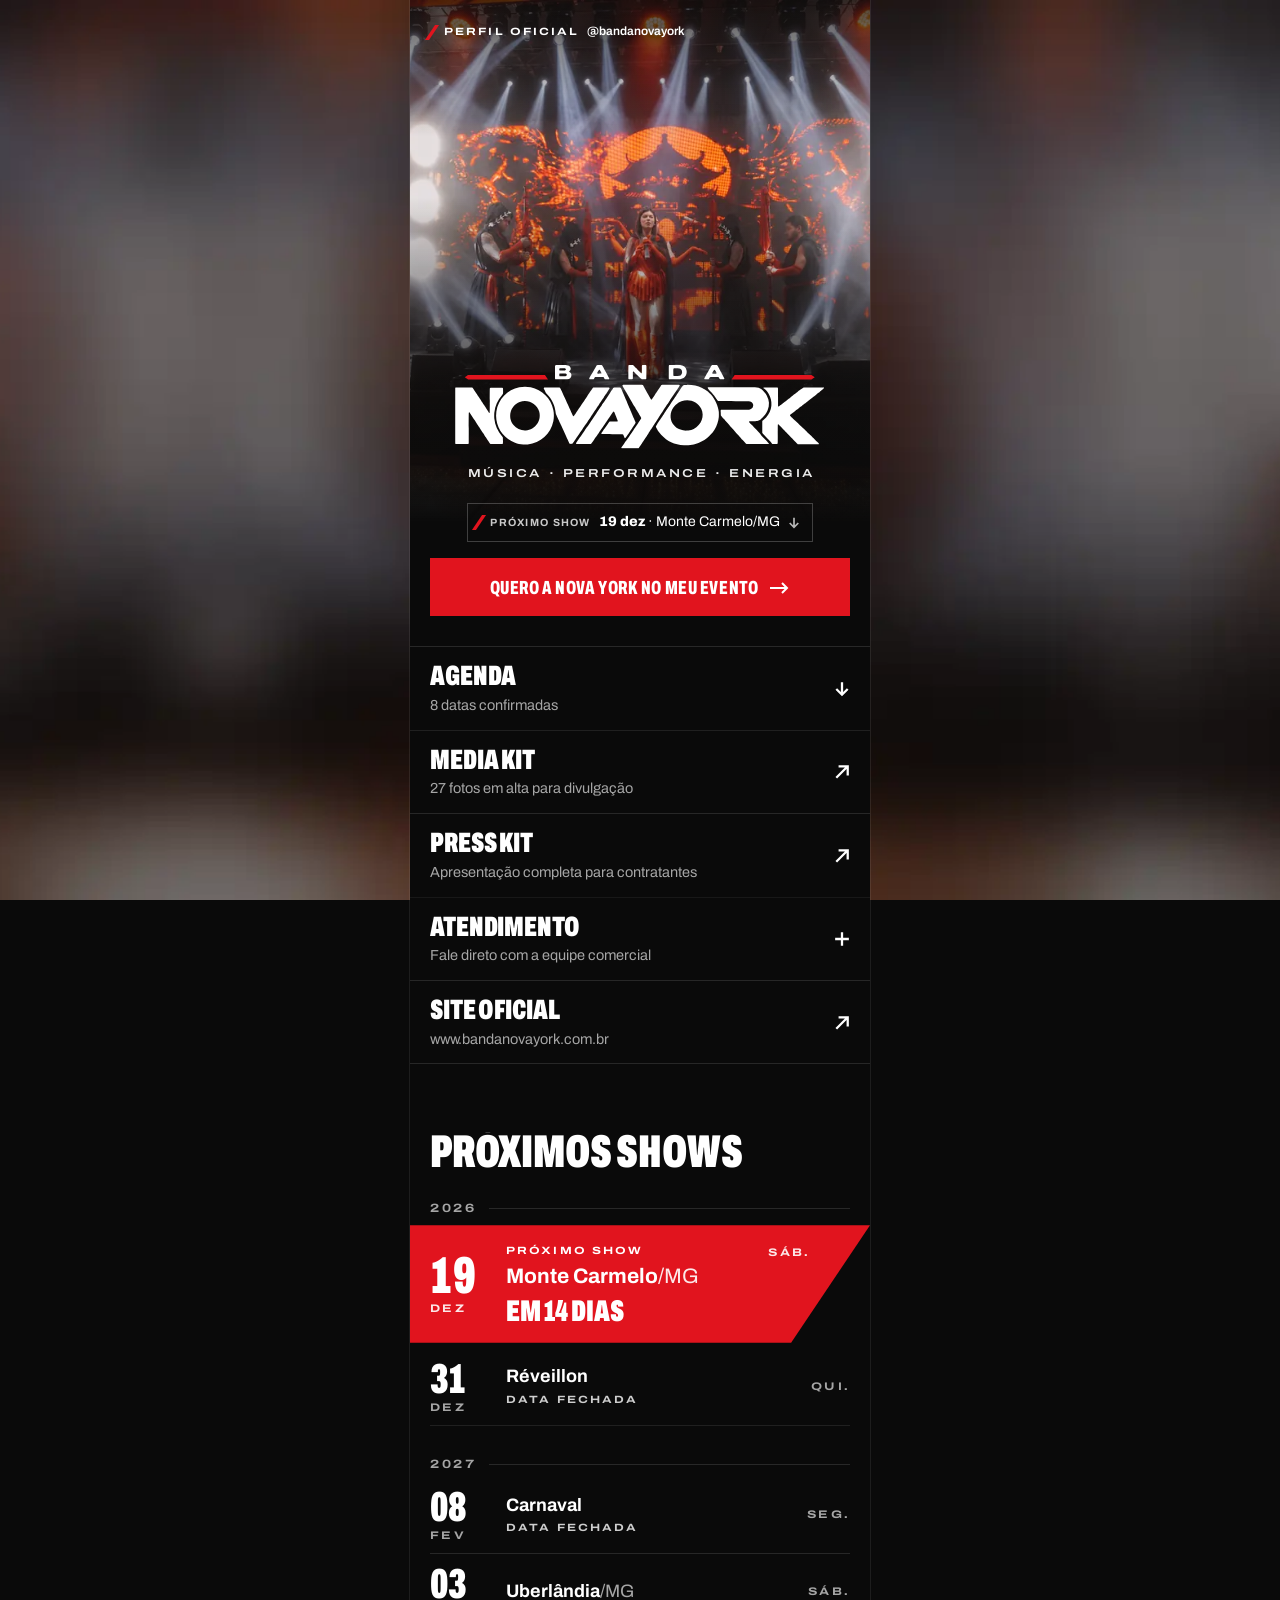
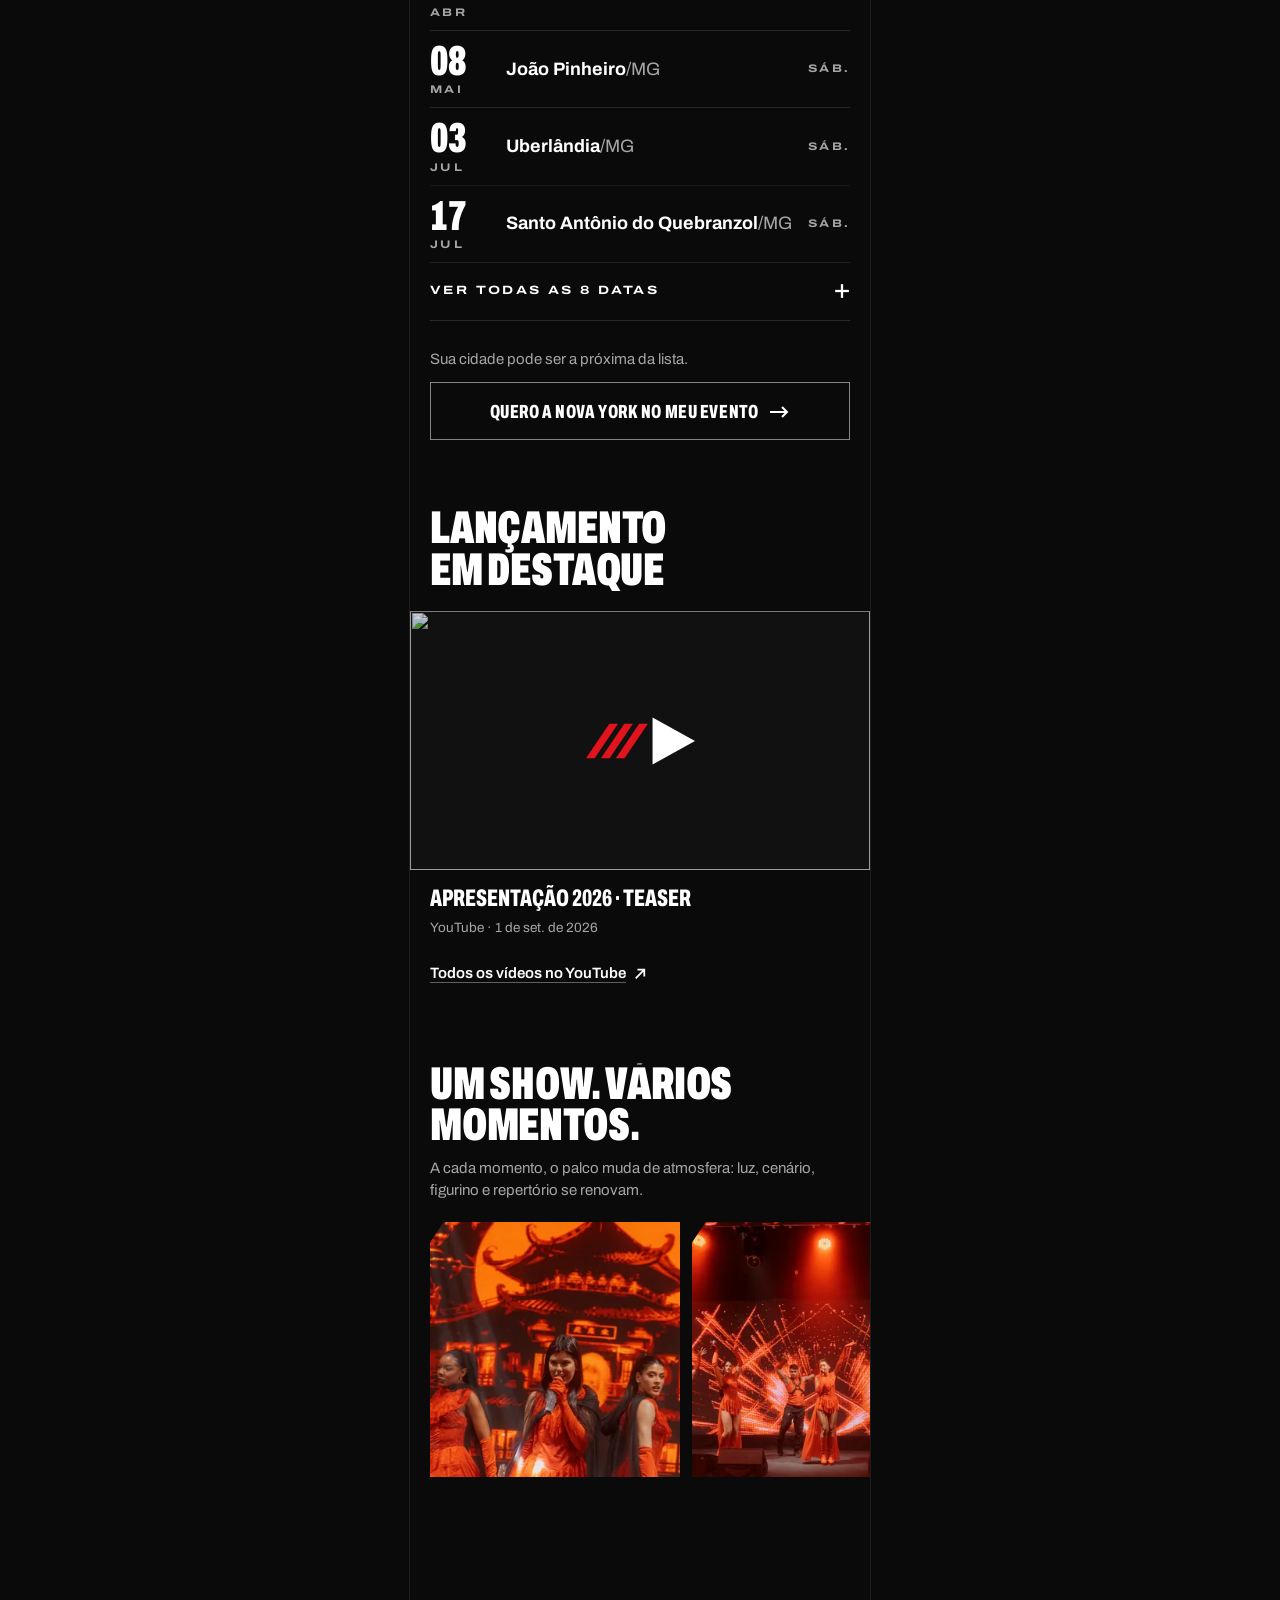
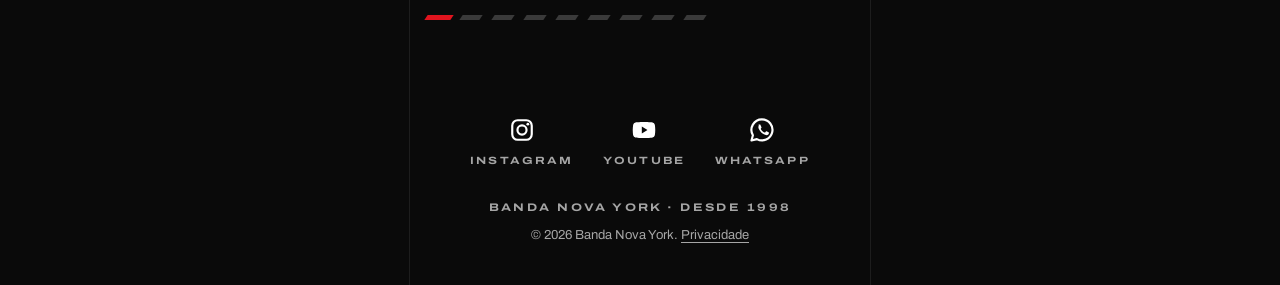
==== commit a6cd8d76: "Links: capa com a foto da Abertura Oriental; Réveillon e Carnaval só com a data e "Data fechada" Co-" ====
--- a/index.html
+++ b/index.html
@@ -2,8 +2,9 @@
 <html lang="pt-BR" class="no-js">
 <head>
 <meta charset="utf-8">
-<meta http-equiv="Content-Security-Policy" content="default-src 'self'; script-src 'self'; style-src 'self' 'unsafe-inline'; img-src 'self' data: https://i.ytimg.com; media-src 'self'; font-src 'self'; connect-src 'self'; frame-src https://www.youtube-nocookie.com https://www.youtube.com; manifest-src 'self'; worker-src 'none'; object-src 'none'; base-uri 'none'; form-action 'self'">
+<meta http-equiv="Content-Security-Policy" content="default-src 'self'; script-src 'self' 'sha256-TS9E1qV083yuqoyjeeoWCUuTneWOiGUC27QyAl68EUA='; style-src 'self' 'unsafe-inline'; img-src 'self' data: https://i.ytimg.com; media-src 'self'; font-src 'self'; connect-src 'self'; frame-src https://www.youtube-nocookie.com https://www.youtube.com; manifest-src 'self'; worker-src 'none'; object-src 'none'; base-uri 'none'; form-action 'self'">
 <meta name="referrer" content="strict-origin-when-cross-origin">
+<script>(function(l){if(l.protocol!=='https:'&&l.hostname==='app.bandanovayork.com.br')l.replace('https://app.bandanovayork.com.br'+l.pathname+l.search+l.hash)})(location);</script>
 <meta name="viewport" content="width=device-width, initial-scale=1, viewport-fit=cover">
 <title>Banda Nova York · Links oficiais</title>
 <meta name="description" content="Agenda, contratação, vídeos e media kit da Banda Nova York. Música, performance e energia em um grande show, desde 1998.">
@@ -23,10 +24,10 @@
 <link rel="preconnect" href="https://i.ytimg.com">
 <link rel="dns-prefetch" href="https://www.youtube-nocookie.com">
 <link rel="preload" href="/assets/fonts/archivo-latin-wdth-normal.woff2" as="font" type="font/woff2" crossorigin>
-<link rel="preload" as="image" href="/links/hero-feixes-960.webp" imagesrcset="/links/hero-feixes-640.webp 640w, /links/hero-feixes-960.webp 960w, /links/hero-feixes-1280.webp 1280w" imagesizes="(min-width: 600px) 460px, 100vw" fetchpriority="high">
-<link rel="stylesheet" href="/links/links.css?v=2c56a433d4">
+<link rel="preload" as="image" href="/links/hero-oriente-1024.webp" imagesrcset="/links/hero-oriente-640.webp 640w, /links/hero-oriente-1024.webp 1024w" imagesizes="(min-width: 600px) 560px, 125vw" fetchpriority="high">
+<link rel="stylesheet" href="/links/links.css?v=4f67ffc4c0">
 <link rel="modulepreload" href="/assets/js/core/origem.js">
-<script type="module" src="/links/links.js?v=2c56a433d4"></script>
+<script type="module" src="/links/links.js?v=4f67ffc4c0"></script>
 </head>
 <body>
 <a class="pular" href="#links">Pular para os links</a>
@@ -34,8 +35,8 @@
 
 <header class="hero">
   <div class="hero__foto">
-    <img src="/links/hero-feixes-960.webp" srcset="/links/hero-feixes-640.webp 640w, /links/hero-feixes-960.webp 960w, /links/hero-feixes-1280.webp 1280w" sizes="(min-width: 600px) 460px, 100vw"
-         width="960" height="1280" alt="A Nova York no palco: artistas de vermelho cantam e dançam diante de feixes de luz vermelha" fetchpriority="high" decoding="async">
+    <img src="/links/hero-oriente-1024.webp" srcset="/links/hero-oriente-640.webp 640w, /links/hero-oriente-1024.webp 1024w" sizes="(min-width: 600px) 560px, 125vw"
+         width="1024" height="1024" alt="A Nova York no palco da Abertura Oriental: a cantora de vermelho no centro, entre bailarinos de capuz preto, diante de um pagode iluminado e de feixes de luz" fetchpriority="high" decoding="async">
   </div>
   <div class="hero__feixe" aria-hidden="true"></div>
   <a class="hero__selo" href="https://www.instagram.com/bandanovayork/" target="_blank" rel="noopener"><span class="hero__selo-k">Perfil oficial</span> <span translate="no">@bandanovayork</span></a>
@@ -50,7 +51,7 @@
 <main id="conteudo">
   <nav id="links" class="links" aria-label="Links da Banda Nova York">
     <ul role="list">
-      <li class="rv-in" style="--i:0" data-ag-link><a class="ln" href="#agenda"><span class="ln__t">Agenda</span><span class="ln__d" data-ag-n>12 datas confirmadas</span><svg class="ico" viewBox="0 0 14 14" aria-hidden="true" focusable="false"><path d="M7 1v11M2 7l5 5 5-5" fill="none" stroke="currentColor" stroke-width="2"/></svg></a></li>
+      <li class="rv-in" style="--i:0" data-ag-link><a class="ln" href="#agenda"><span class="ln__t">Agenda</span><span class="ln__d" data-ag-n>13 datas confirmadas</span><svg class="ico" viewBox="0 0 14 14" aria-hidden="true" focusable="false"><path d="M7 1v11M2 7l5 5 5-5" fill="none" stroke="currentColor" stroke-width="2"/></svg></a></li>
       <li class="rv-in" style="--i:1"><a class="ln" href="https://www.bandanovayork.com.br/#media-kit"><span class="ln__t">Media kit</span><span class="ln__d">27 fotos em alta para divulgação</span><svg class="ico" viewBox="0 0 14 14" aria-hidden="true" focusable="false"><path d="M2 12L12 2M4 2h8v8" fill="none" stroke="currentColor" stroke-width="2"/></svg></a></li>
       <li class="rv-in" style="--i:2"><a class="ln" href="https://drive.google.com/drive/folders/1IxVkx0s63Cnx4_eoAi2w_pIvkCC2FYHk" target="_blank" rel="noopener"><span class="ln__t">Press kit</span><span class="ln__d">Apresentação completa para contratantes</span><svg class="ico" viewBox="0 0 14 14" aria-hidden="true" focusable="false"><path d="M2 12L12 2M4 2h8v8" fill="none" stroke="currentColor" stroke-width="2"/></svg></a></li>
       <li class="rv-in at" style="--i:3">
@@ -63,7 +64,7 @@
 
   <section id="agenda" class="ag" aria-labelledby="ag-t" data-agenda>
     <h2 id="ag-t" class="tit rv">Próximos shows</h2>
-    <div class="ag__grupo" data-ano="2026"><h3 class="ag__ano">2026</h3><ol class="ag__lista" role="list"><li class="ag__it rv" data-data="2026-10-31" style="--i:0"><time class="ag__dia" datetime="2026-10-31"><span class="ag__d">31</span><span class="ag__m">out</span></time><span class="ag__info"><span class="ag__prox" data-prox-label hidden>Próximo show</span><span class="ag__cid">Uberlândia<span class="ag__uf">/MG</span></span><span class="ag__cont" data-prox-cont hidden></span></span><span class="ag__sem">sáb.</span></li><li class="ag__it rv" data-data="2026-11-13" style="--i:1"><time class="ag__dia" datetime="2026-11-13"><span class="ag__d">13</span><span class="ag__m">nov</span></time><span class="ag__info"><span class="ag__prox" data-prox-label hidden>Próximo show</span><span class="ag__cid">Ituiutaba<span class="ag__uf">/MG</span></span><span class="ag__cont" data-prox-cont hidden></span></span><span class="ag__sem">sex.</span></li><li class="ag__it rv" data-data="2026-11-14" style="--i:2"><time class="ag__dia" datetime="2026-11-14"><span class="ag__d">14</span><span class="ag__m">nov</span></time><span class="ag__info"><span class="ag__prox" data-prox-label hidden>Próximo show</span><span class="ag__cid">Araxá<span class="ag__uf">/MG</span></span><span class="ag__cont" data-prox-cont hidden></span></span><span class="ag__sem">sáb.</span></li><li class="ag__it rv" data-data="2026-11-21" style="--i:3"><time class="ag__dia" datetime="2026-11-21"><span class="ag__d">21</span><span class="ag__m">nov</span></time><span class="ag__info"><span class="ag__prox" data-prox-label hidden>Próximo show</span><span class="ag__cid">Prata<span class="ag__uf">/MG</span></span><span class="ag__cont" data-prox-cont hidden></span></span><span class="ag__sem">sáb.</span></li><li class="ag__it rv" data-data="2026-11-27" style="--i:4"><time class="ag__dia" datetime="2026-11-27"><span class="ag__d">27</span><span class="ag__m">nov</span></time><span class="ag__info"><span class="ag__prox" data-prox-label hidden>Próximo show</span><span class="ag__cid">Uberlândia<span class="ag__uf">/MG</span></span><span class="ag__cont" data-prox-cont hidden></span></span><span class="ag__sem">sex.</span></li><li class="ag__it rv" data-data="2026-12-19" style="--i:5"><time class="ag__dia" datetime="2026-12-19"><span class="ag__d">19</span><span class="ag__m">dez</span></time><span class="ag__info"><span class="ag__prox" data-prox-label hidden>Próximo show</span><span class="ag__cid">Monte Carmelo<span class="ag__uf">/MG</span></span><span class="ag__cont" data-prox-cont hidden></span></span><span class="ag__sem">sáb.</span></li><li class="ag__it rv" data-data="2026-12-31" style="--i:0"><time class="ag__dia" datetime="2026-12-31"><span class="ag__d">31</span><span class="ag__m">dez</span></time><span class="ag__info"><span class="ag__prox" data-prox-label hidden>Próximo show</span><span class="ag__cid">Patrocínio<span class="ag__uf">/MG</span></span><span class="ag__tag">Réveillon</span><span class="ag__cont" data-prox-cont hidden></span></span><span class="ag__sem">qui.</span></li></ol></div><div class="ag__grupo" data-ano="2027"><h3 class="ag__ano">2027</h3><ol class="ag__lista" role="list"><li class="ag__it rv" data-data="2027-04-03" style="--i:1"><time class="ag__dia" datetime="2027-04-03"><span class="ag__d">03</span><span class="ag__m">abr</span></time><span class="ag__info"><span class="ag__prox" data-prox-label hidden>Próximo show</span><span class="ag__cid">Uberlândia<span class="ag__uf">/MG</span></span><span class="ag__cont" data-prox-cont hidden></span></span><span class="ag__sem">sáb.</span></li><li class="ag__it rv" data-data="2027-05-08" style="--i:2"><time class="ag__dia" datetime="2027-05-08"><span class="ag__d">08</span><span class="ag__m">mai</span></time><span class="ag__info"><span class="ag__prox" data-prox-label hidden>Próximo show</span><span class="ag__cid">João Pinheiro<span class="ag__uf">/MG</span></span><span class="ag__cont" data-prox-cont hidden></span></span><span class="ag__sem">sáb.</span></li><li class="ag__it rv" data-data="2027-07-03" style="--i:3"><time class="ag__dia" datetime="2027-07-03"><span class="ag__d">03</span><span class="ag__m">jul</span></time><span class="ag__info"><span class="ag__prox" data-prox-label hidden>Próximo show</span><span class="ag__cid">Uberlândia<span class="ag__uf">/MG</span></span><span class="ag__cont" data-prox-cont hidden></span></span><span class="ag__sem">sáb.</span></li><li class="ag__it rv" data-data="2027-07-17" style="--i:4"><time class="ag__dia" datetime="2027-07-17"><span class="ag__d">17</span><span class="ag__m">jul</span></time><span class="ag__info"><span class="ag__prox" data-prox-label hidden>Próximo show</span><span class="ag__cid">Santo Antônio do Quebranzol<span class="ag__uf">/MG</span></span><span class="ag__cont" data-prox-cont hidden></span></span><span class="ag__sem">sáb.</span></li></ol></div><div class="ag__grupo" data-ano="2028"><h3 class="ag__ano">2028</h3><ol class="ag__lista" role="list"><li class="ag__it rv" data-data="2028-07-22" style="--i:5"><time class="ag__dia" datetime="2028-07-22"><span class="ag__d">22</span><span class="ag__m">jul</span></time><span class="ag__info"><span class="ag__prox" data-prox-label hidden>Próximo show</span><span class="ag__cid">Catalão<span class="ag__uf">/GO</span></span><span class="ag__tag">Evento fechado</span><span class="ag__cont" data-prox-cont hidden></span></span><span class="ag__sem">sáb.</span></li></ol></div>
+    <div class="ag__grupo" data-ano="2026"><h3 class="ag__ano">2026</h3><ol class="ag__lista" role="list"><li class="ag__it rv" data-data="2026-10-31" style="--i:0"><time class="ag__dia" datetime="2026-10-31"><span class="ag__d">31</span><span class="ag__m">out</span></time><span class="ag__info"><span class="ag__prox" data-prox-label hidden>Próximo show</span><span class="ag__cid">Uberlândia<span class="ag__uf">/MG</span></span><span class="ag__cont" data-prox-cont hidden></span></span><span class="ag__sem">sáb.</span></li><li class="ag__it rv" data-data="2026-11-13" style="--i:1"><time class="ag__dia" datetime="2026-11-13"><span class="ag__d">13</span><span class="ag__m">nov</span></time><span class="ag__info"><span class="ag__prox" data-prox-label hidden>Próximo show</span><span class="ag__cid">Ituiutaba<span class="ag__uf">/MG</span></span><span class="ag__cont" data-prox-cont hidden></span></span><span class="ag__sem">sex.</span></li><li class="ag__it rv" data-data="2026-11-14" style="--i:2"><time class="ag__dia" datetime="2026-11-14"><span class="ag__d">14</span><span class="ag__m">nov</span></time><span class="ag__info"><span class="ag__prox" data-prox-label hidden>Próximo show</span><span class="ag__cid">Araxá<span class="ag__uf">/MG</span></span><span class="ag__cont" data-prox-cont hidden></span></span><span class="ag__sem">sáb.</span></li><li class="ag__it rv" data-data="2026-11-21" style="--i:3"><time class="ag__dia" datetime="2026-11-21"><span class="ag__d">21</span><span class="ag__m">nov</span></time><span class="ag__info"><span class="ag__prox" data-prox-label hidden>Próximo show</span><span class="ag__cid">Prata<span class="ag__uf">/MG</span></span><span class="ag__cont" data-prox-cont hidden></span></span><span class="ag__sem">sáb.</span></li><li class="ag__it rv" data-data="2026-11-27" style="--i:4"><time class="ag__dia" datetime="2026-11-27"><span class="ag__d">27</span><span class="ag__m">nov</span></time><span class="ag__info"><span class="ag__prox" data-prox-label hidden>Próximo show</span><span class="ag__cid">Uberlândia<span class="ag__uf">/MG</span></span><span class="ag__cont" data-prox-cont hidden></span></span><span class="ag__sem">sex.</span></li><li class="ag__it rv" data-data="2026-12-19" style="--i:5"><time class="ag__dia" datetime="2026-12-19"><span class="ag__d">19</span><span class="ag__m">dez</span></time><span class="ag__info"><span class="ag__prox" data-prox-label hidden>Próximo show</span><span class="ag__cid">Monte Carmelo<span class="ag__uf">/MG</span></span><span class="ag__cont" data-prox-cont hidden></span></span><span class="ag__sem">sáb.</span></li><li class="ag__it ag__it--fechada rv" data-data="2026-12-31" style="--i:0"><time class="ag__dia" datetime="2026-12-31"><span class="ag__d">31</span><span class="ag__m">dez</span></time><span class="ag__info"><span class="ag__prox" data-prox-label hidden>Próximo show</span><span class="ag__cid">Réveillon</span><span class="ag__tag">Data fechada</span><span class="ag__cont" data-prox-cont hidden></span></span><span class="ag__sem">qui.</span></li></ol></div><div class="ag__grupo" data-ano="2027"><h3 class="ag__ano">2027</h3><ol class="ag__lista" role="list"><li class="ag__it ag__it--fechada rv" data-data="2027-02-08" style="--i:1"><time class="ag__dia" datetime="2027-02-08"><span class="ag__d">08</span><span class="ag__m">fev</span></time><span class="ag__info"><span class="ag__prox" data-prox-label hidden>Próximo show</span><span class="ag__cid">Carnaval</span><span class="ag__tag">Data fechada</span><span class="ag__cont" data-prox-cont hidden></span></span><span class="ag__sem">seg.</span></li><li class="ag__it rv" data-data="2027-04-03" style="--i:2"><time class="ag__dia" datetime="2027-04-03"><span class="ag__d">03</span><span class="ag__m">abr</span></time><span class="ag__info"><span class="ag__prox" data-prox-label hidden>Próximo show</span><span class="ag__cid">Uberlândia<span class="ag__uf">/MG</span></span><span class="ag__cont" data-prox-cont hidden></span></span><span class="ag__sem">sáb.</span></li><li class="ag__it rv" data-data="2027-05-08" style="--i:3"><time class="ag__dia" datetime="2027-05-08"><span class="ag__d">08</span><span class="ag__m">mai</span></time><span class="ag__info"><span class="ag__prox" data-prox-label hidden>Próximo show</span><span class="ag__cid">João Pinheiro<span class="ag__uf">/MG</span></span><span class="ag__cont" data-prox-cont hidden></span></span><span class="ag__sem">sáb.</span></li><li class="ag__it rv" data-data="2027-07-03" style="--i:4"><time class="ag__dia" datetime="2027-07-03"><span class="ag__d">03</span><span class="ag__m">jul</span></time><span class="ag__info"><span class="ag__prox" data-prox-label hidden>Próximo show</span><span class="ag__cid">Uberlândia<span class="ag__uf">/MG</span></span><span class="ag__cont" data-prox-cont hidden></span></span><span class="ag__sem">sáb.</span></li><li class="ag__it rv" data-data="2027-07-17" style="--i:5"><time class="ag__dia" datetime="2027-07-17"><span class="ag__d">17</span><span class="ag__m">jul</span></time><span class="ag__info"><span class="ag__prox" data-prox-label hidden>Próximo show</span><span class="ag__cid">Santo Antônio do Quebranzol<span class="ag__uf">/MG</span></span><span class="ag__cont" data-prox-cont hidden></span></span><span class="ag__sem">sáb.</span></li></ol></div><div class="ag__grupo" data-ano="2028"><h3 class="ag__ano">2028</h3><ol class="ag__lista" role="list"><li class="ag__it rv" data-data="2028-07-22" style="--i:0"><time class="ag__dia" datetime="2028-07-22"><span class="ag__d">22</span><span class="ag__m">jul</span></time><span class="ag__info"><span class="ag__prox" data-prox-label hidden>Próximo show</span><span class="ag__cid">Catalão<span class="ag__uf">/GO</span></span><span class="ag__tag">Evento fechado</span><span class="ag__cont" data-prox-cont hidden></span></span><span class="ag__sem">sáb.</span></li></ol></div>
     <button class="ag__mais" type="button" aria-expanded="false" data-ag-mais hidden><span data-ag-mais-t>Ver todas as datas</span><svg class="ico ico--mais" viewBox="0 0 14 14" aria-hidden="true" focusable="false"><path class="v" d="M7 1v12"/><path d="M1 7h12"/></svg></button>
     <div class="ag__fim rv">
       <p>Sua cidade pode ser a próxima da lista.</p>
@@ -145,7 +146,7 @@
       </div>
       <div class="fld">
         <label for="bk-data">Data do evento</label>
-        <input id="bk-data" name="data" type="date" min="2026-10-12" autocomplete="off">
+        <input id="bk-data" name="data" type="date" min="2026-10-13" autocomplete="off">
       </div>
       <label class="chk"><input type="checkbox" name="semdata" data-semdata><span>Ainda sem data definida</span></label>
       <p class="bk__err" id="bk-err2" data-err aria-live="polite"></p>
--- a/links/links.css
+++ b/links/links.css
@@ -54,7 +54,7 @@
 /* ============================== HERO ============================== */
 .hero { --hf: clamp(360px, 58svh, 560px); --sl: calc(var(--hf) * .6745); position: relative; }
 .hero__foto { position: relative; height: var(--hf); overflow: hidden; background: #2a0a06; }
-.hero__foto img { width: 100%; height: 100%; object-fit: cover; object-position: 50% 42%; }
+.hero__foto img { width: 100%; height: 100%; object-fit: cover; object-position: 50% 38%; }
 .hero__foto::before, .hero__foto::after { content: ""; position: absolute; left: 0; right: 0; pointer-events: none; }
 .hero__foto::before { top: 0; height: 26%; z-index: 1; background: linear-gradient(rgba(10, 10, 10, .72), rgba(10, 10, 10, 0)); }
 .hero__foto::after { bottom: 0; height: 62%; background: linear-gradient(rgba(10, 10, 10, 0) 0%, rgba(10, 10, 10, .78) 58%, var(--preto) 100%); }
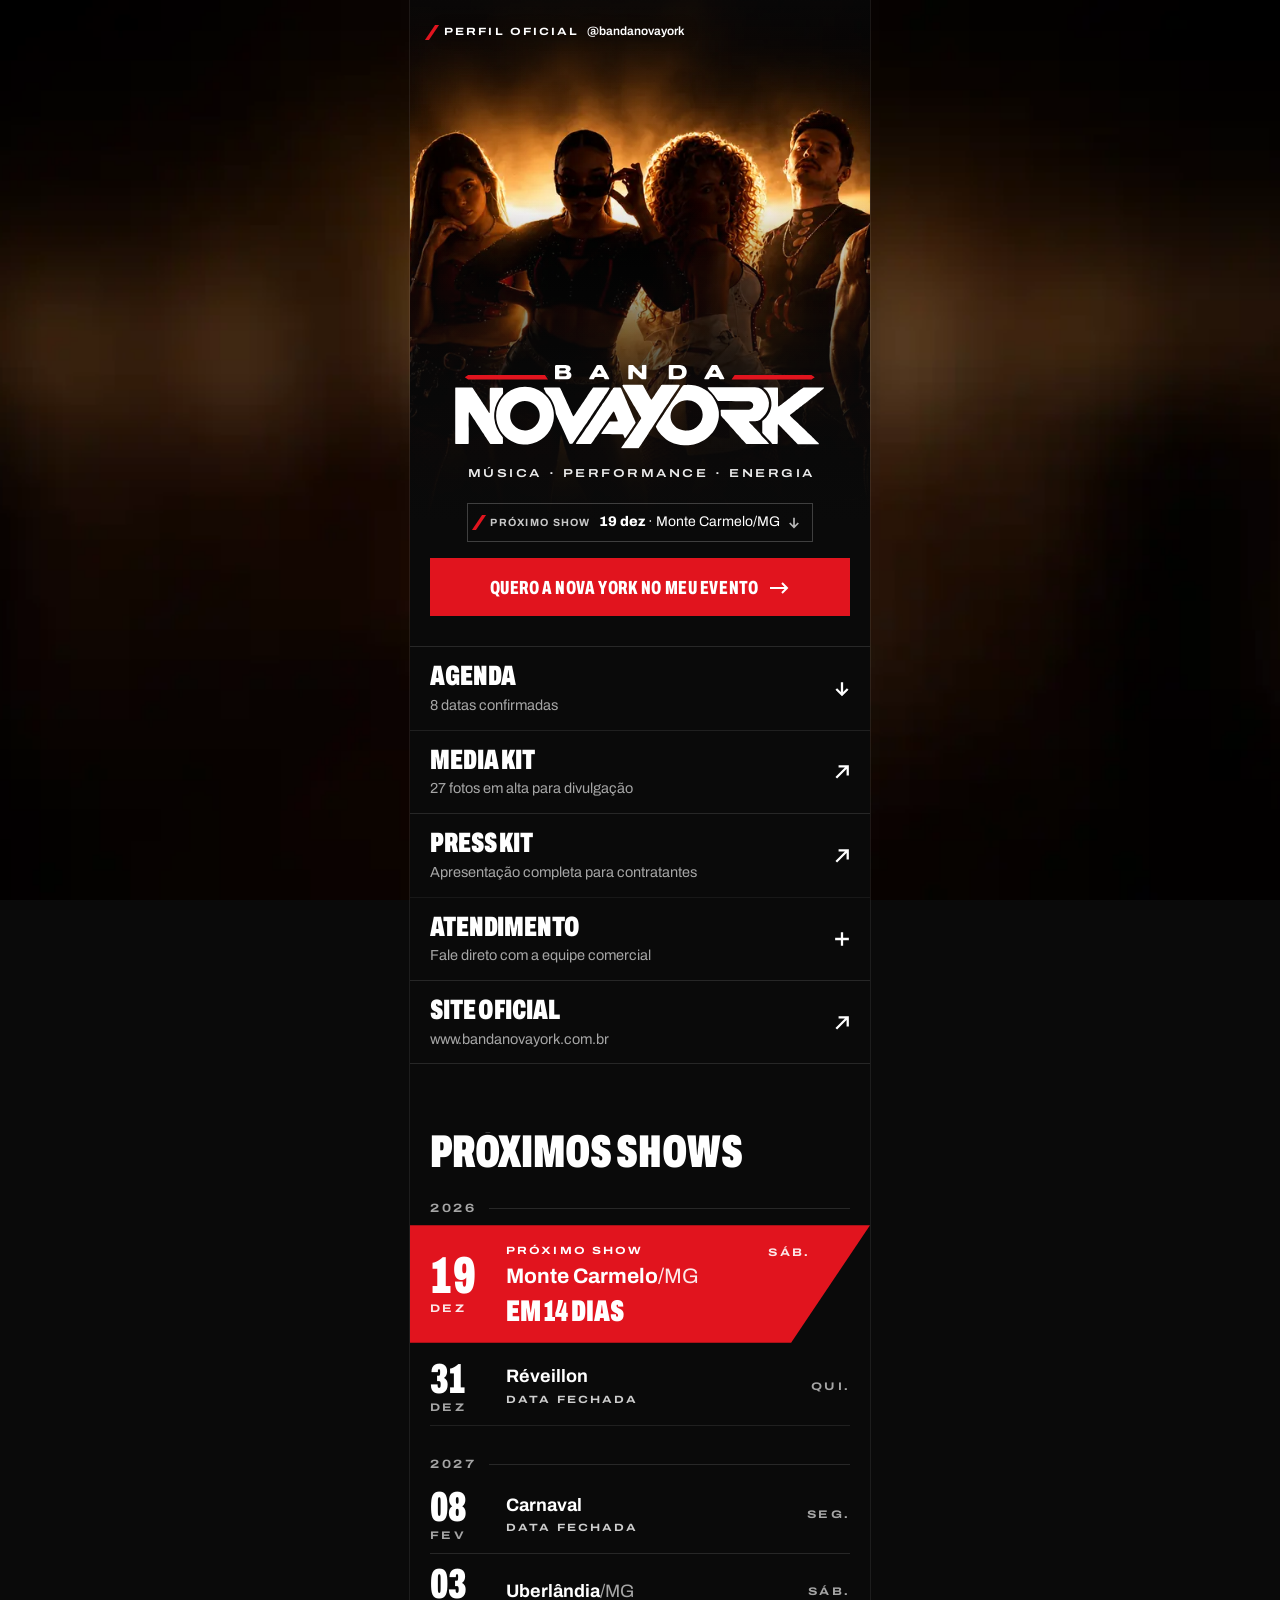
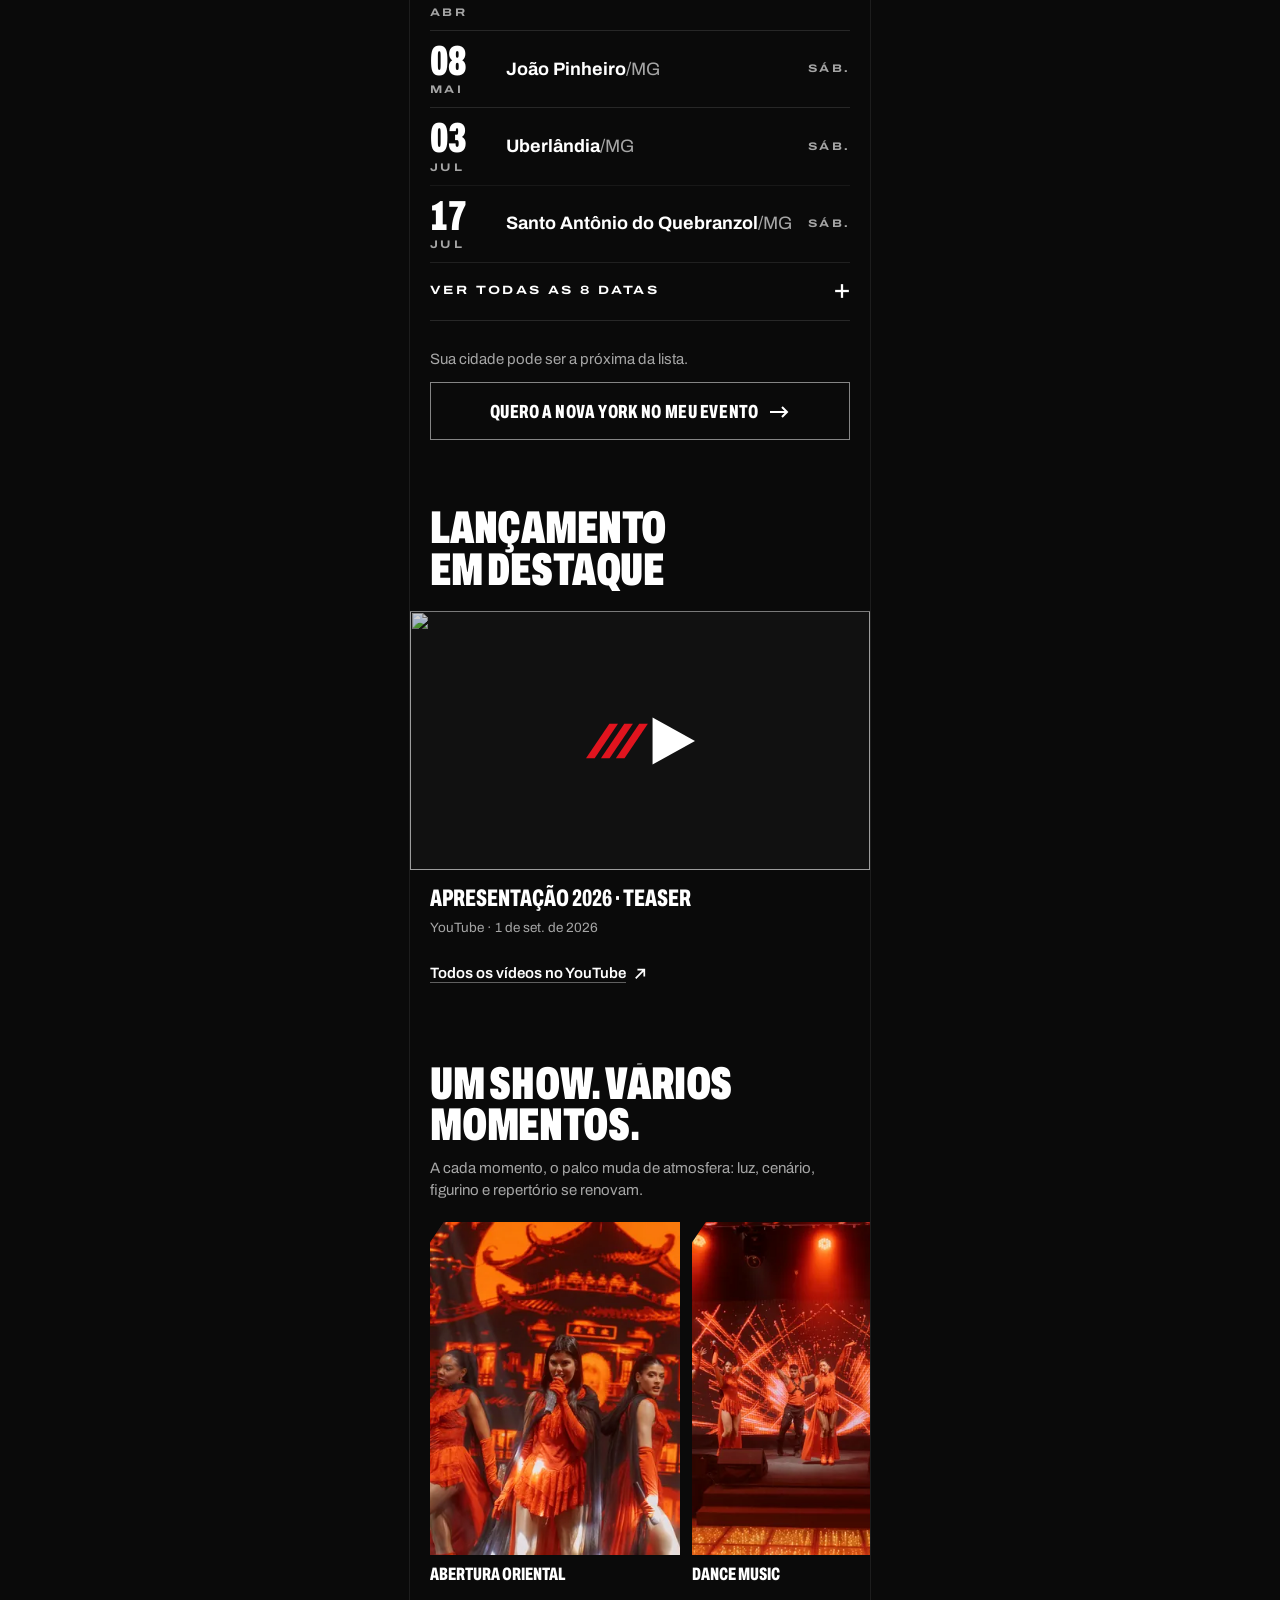
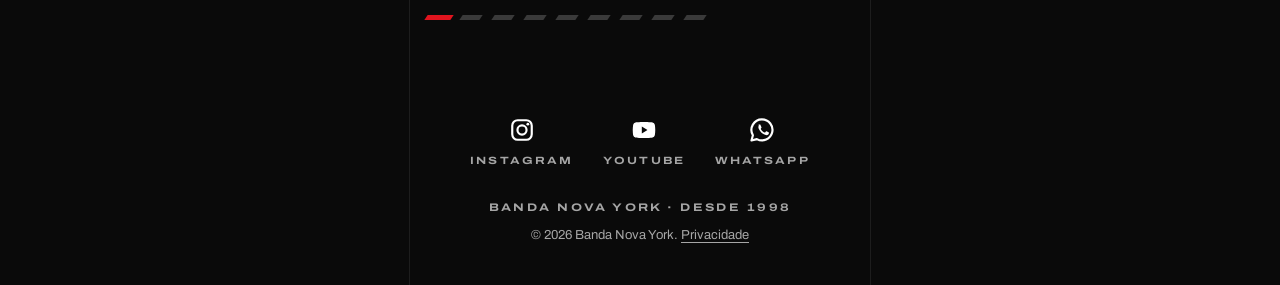
==== commit e89e9d02: "Links: capa com a foto do elenco (estúdio, luz dourada) Co-Authored-By: Claude Opus 5.5 <noreply@ant" ====
--- a/index.html
+++ b/index.html
@@ -24,7 +24,7 @@
 <link rel="preconnect" href="https://i.ytimg.com">
 <link rel="dns-prefetch" href="https://www.youtube-nocookie.com">
 <link rel="preload" href="/assets/fonts/archivo-latin-wdth-normal.woff2" as="font" type="font/woff2" crossorigin>
-<link rel="preload" as="image" href="/links/hero-oriente-1024.webp" imagesrcset="/links/hero-oriente-640.webp 640w, /links/hero-oriente-1024.webp 1024w" imagesizes="(min-width: 600px) 560px, 125vw" fetchpriority="high">
+<link rel="preload" as="image" href="/links/hero-elenco-887.webp" imagesrcset="/links/hero-elenco-640.webp 640w, /links/hero-elenco-887.webp 887w" imagesizes="(min-width: 600px) 560px, 125vw" fetchpriority="high">
 <link rel="stylesheet" href="/links/links.css?v=4f67ffc4c0">
 <link rel="modulepreload" href="/assets/js/core/origem.js">
 <script type="module" src="/links/links.js?v=4f67ffc4c0"></script>
@@ -35,8 +35,8 @@
 
 <header class="hero">
   <div class="hero__foto">
-    <img src="/links/hero-oriente-1024.webp" srcset="/links/hero-oriente-640.webp 640w, /links/hero-oriente-1024.webp 1024w" sizes="(min-width: 600px) 560px, 125vw"
-         width="1024" height="1024" alt="A Nova York no palco da Abertura Oriental: a cantora de vermelho no centro, entre bailarinos de capuz preto, diante de um pagode iluminado e de feixes de luz" fetchpriority="high" decoding="async">
+    <img src="/links/hero-elenco-887.webp" srcset="/links/hero-elenco-640.webp 640w, /links/hero-elenco-887.webp 887w" sizes="(min-width: 600px) 560px, 125vw"
+         width="887" height="887" alt="O elenco da Nova York reunido diante de uma luz dourada, com figurinos de couro preto, vermelho e branco" fetchpriority="high" decoding="async">
   </div>
   <div class="hero__feixe" aria-hidden="true"></div>
   <a class="hero__selo" href="https://www.instagram.com/bandanovayork/" target="_blank" rel="noopener"><span class="hero__selo-k">Perfil oficial</span> <span translate="no">@bandanovayork</span></a>
@@ -146,7 +146,7 @@
       </div>
       <div class="fld">
         <label for="bk-data">Data do evento</label>
-        <input id="bk-data" name="data" type="date" min="2026-10-13" autocomplete="off">
+        <input id="bk-data" name="data" type="date" min="2026-10-14" autocomplete="off">
       </div>
       <label class="chk"><input type="checkbox" name="semdata" data-semdata><span>Ainda sem data definida</span></label>
       <p class="bk__err" id="bk-err2" data-err aria-live="polite"></p>
